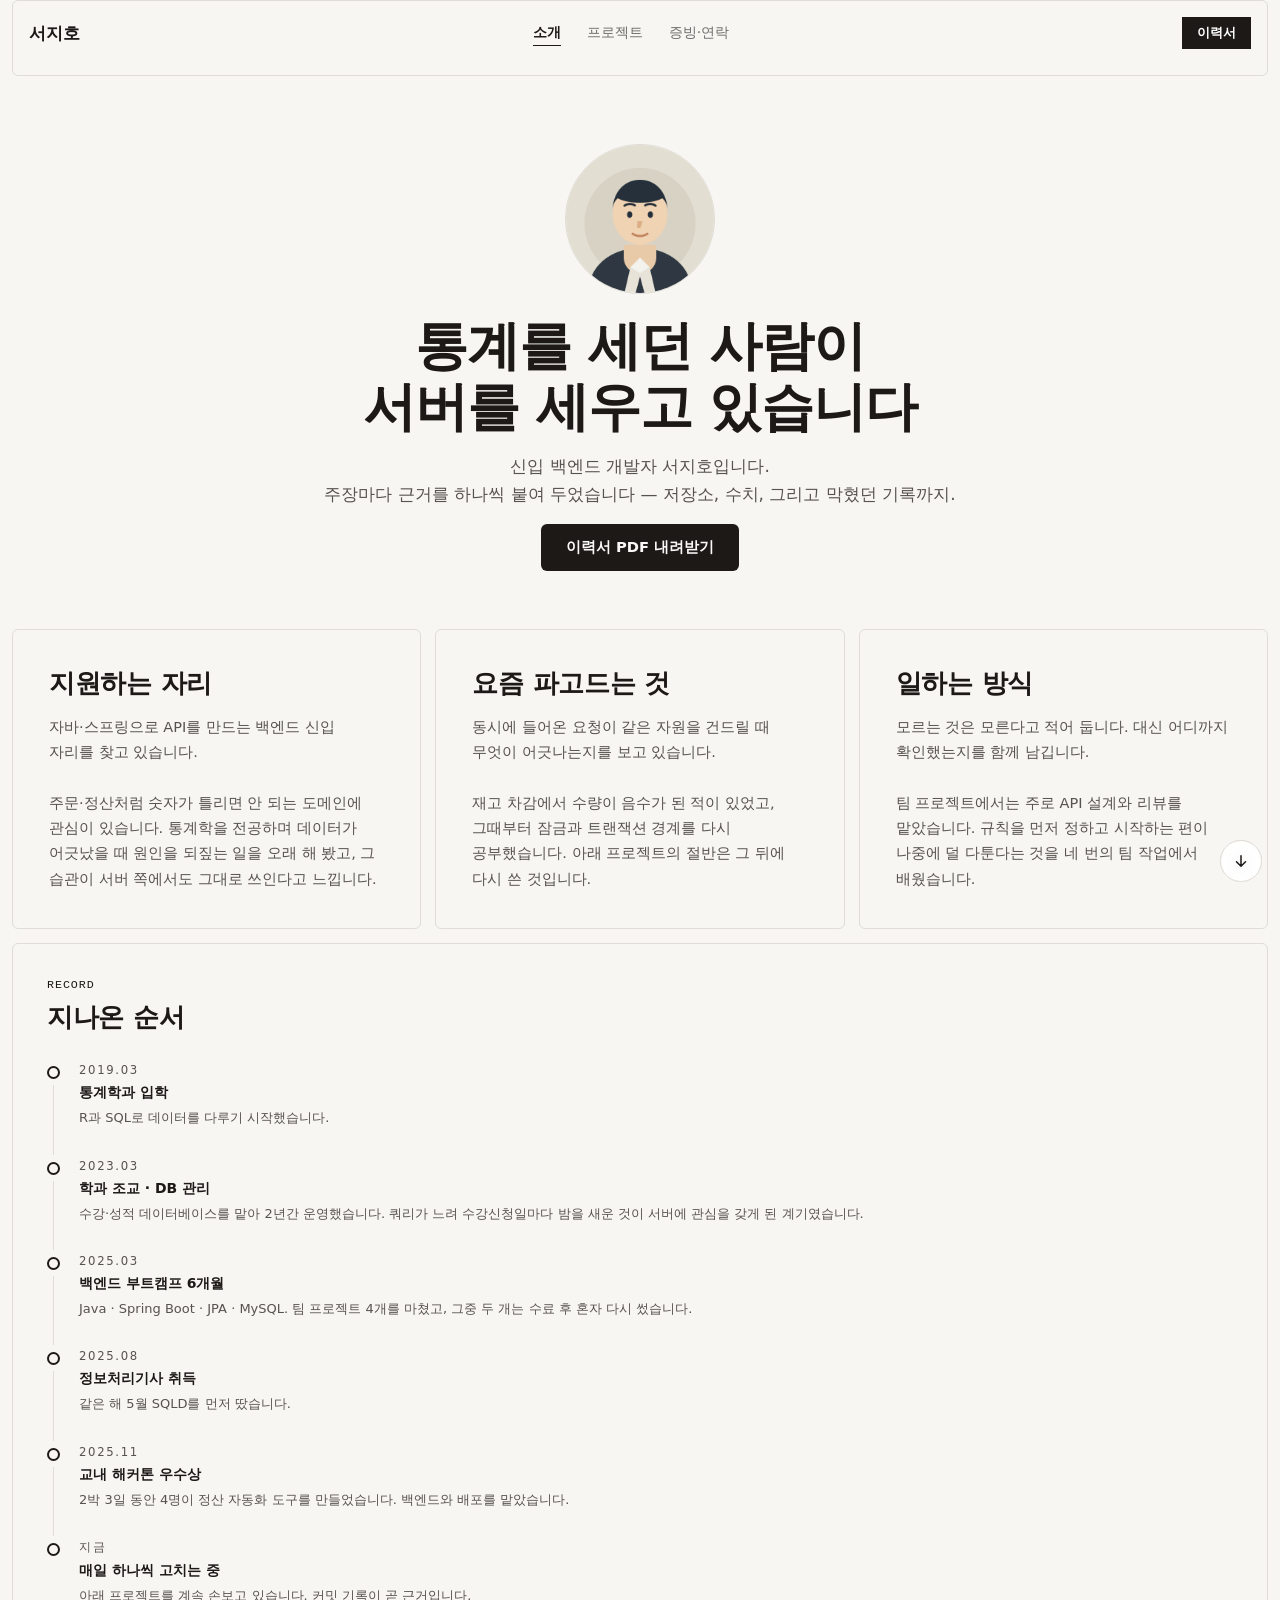
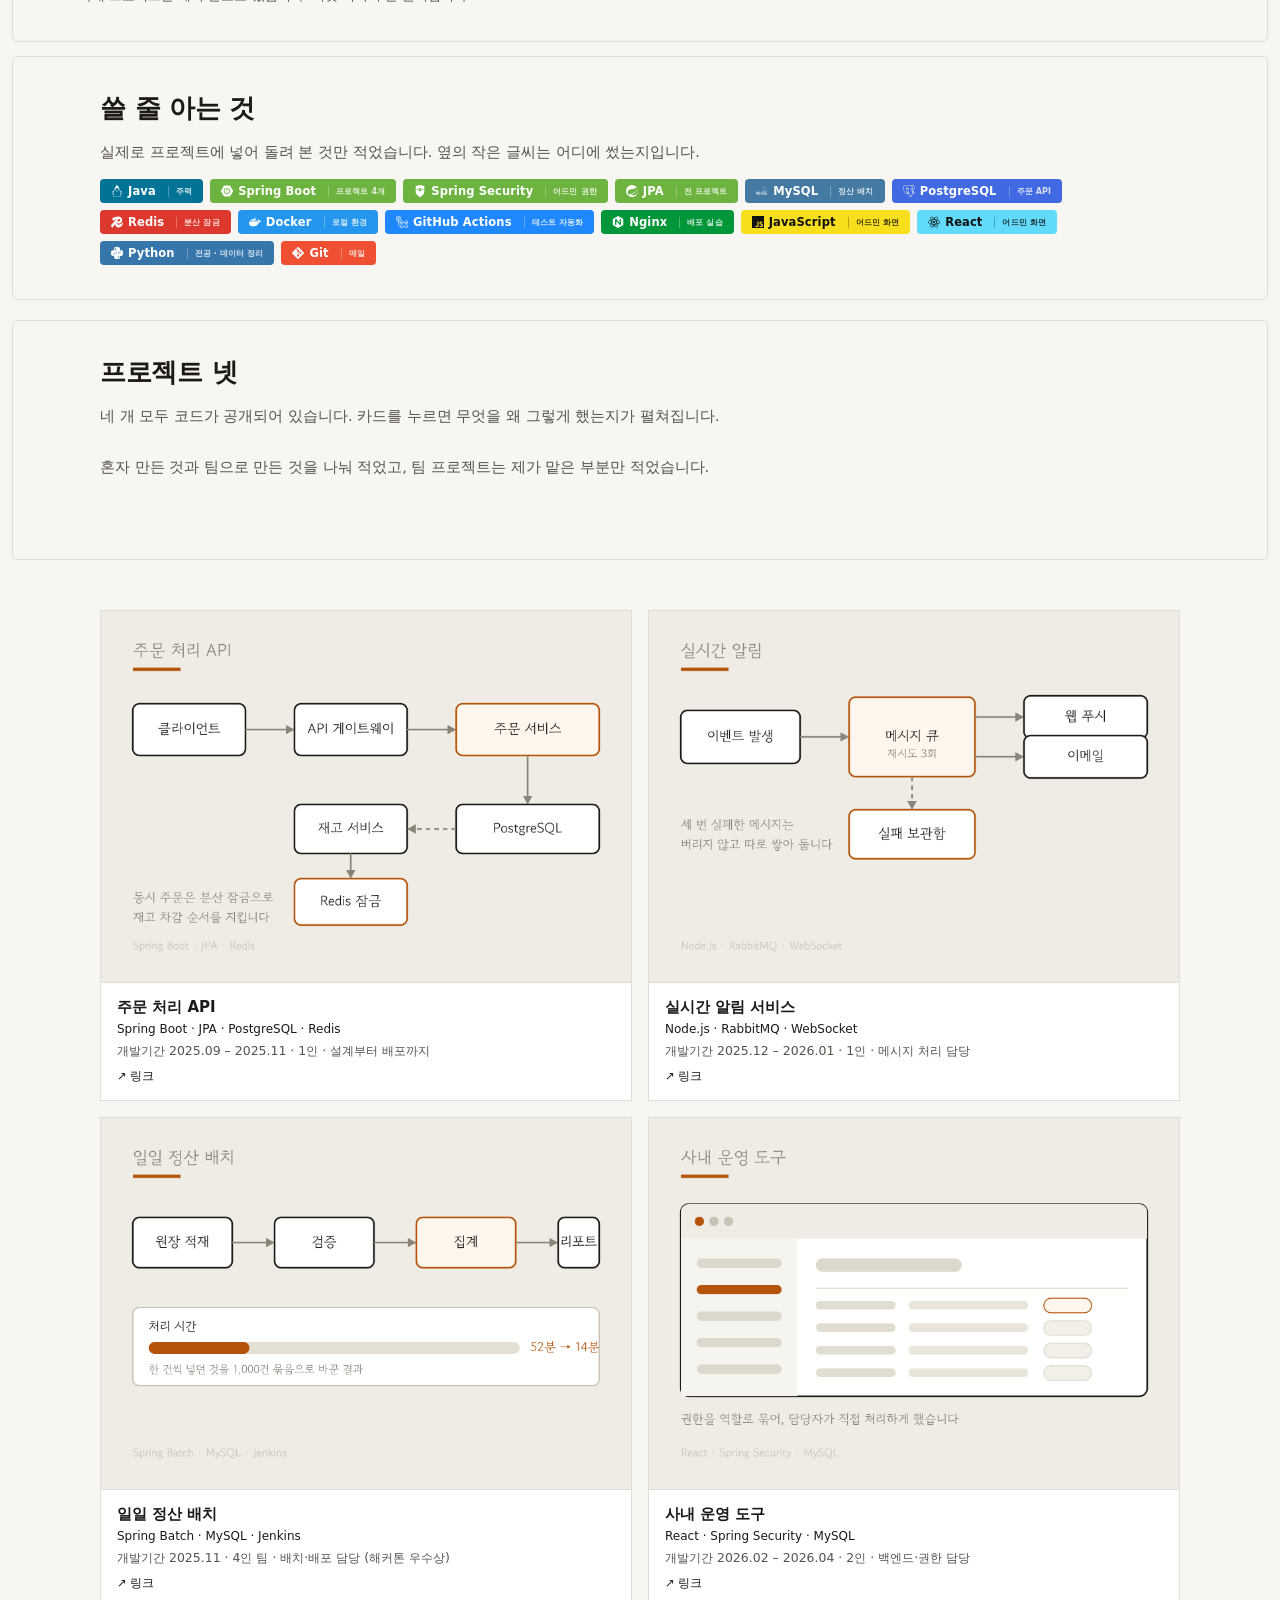
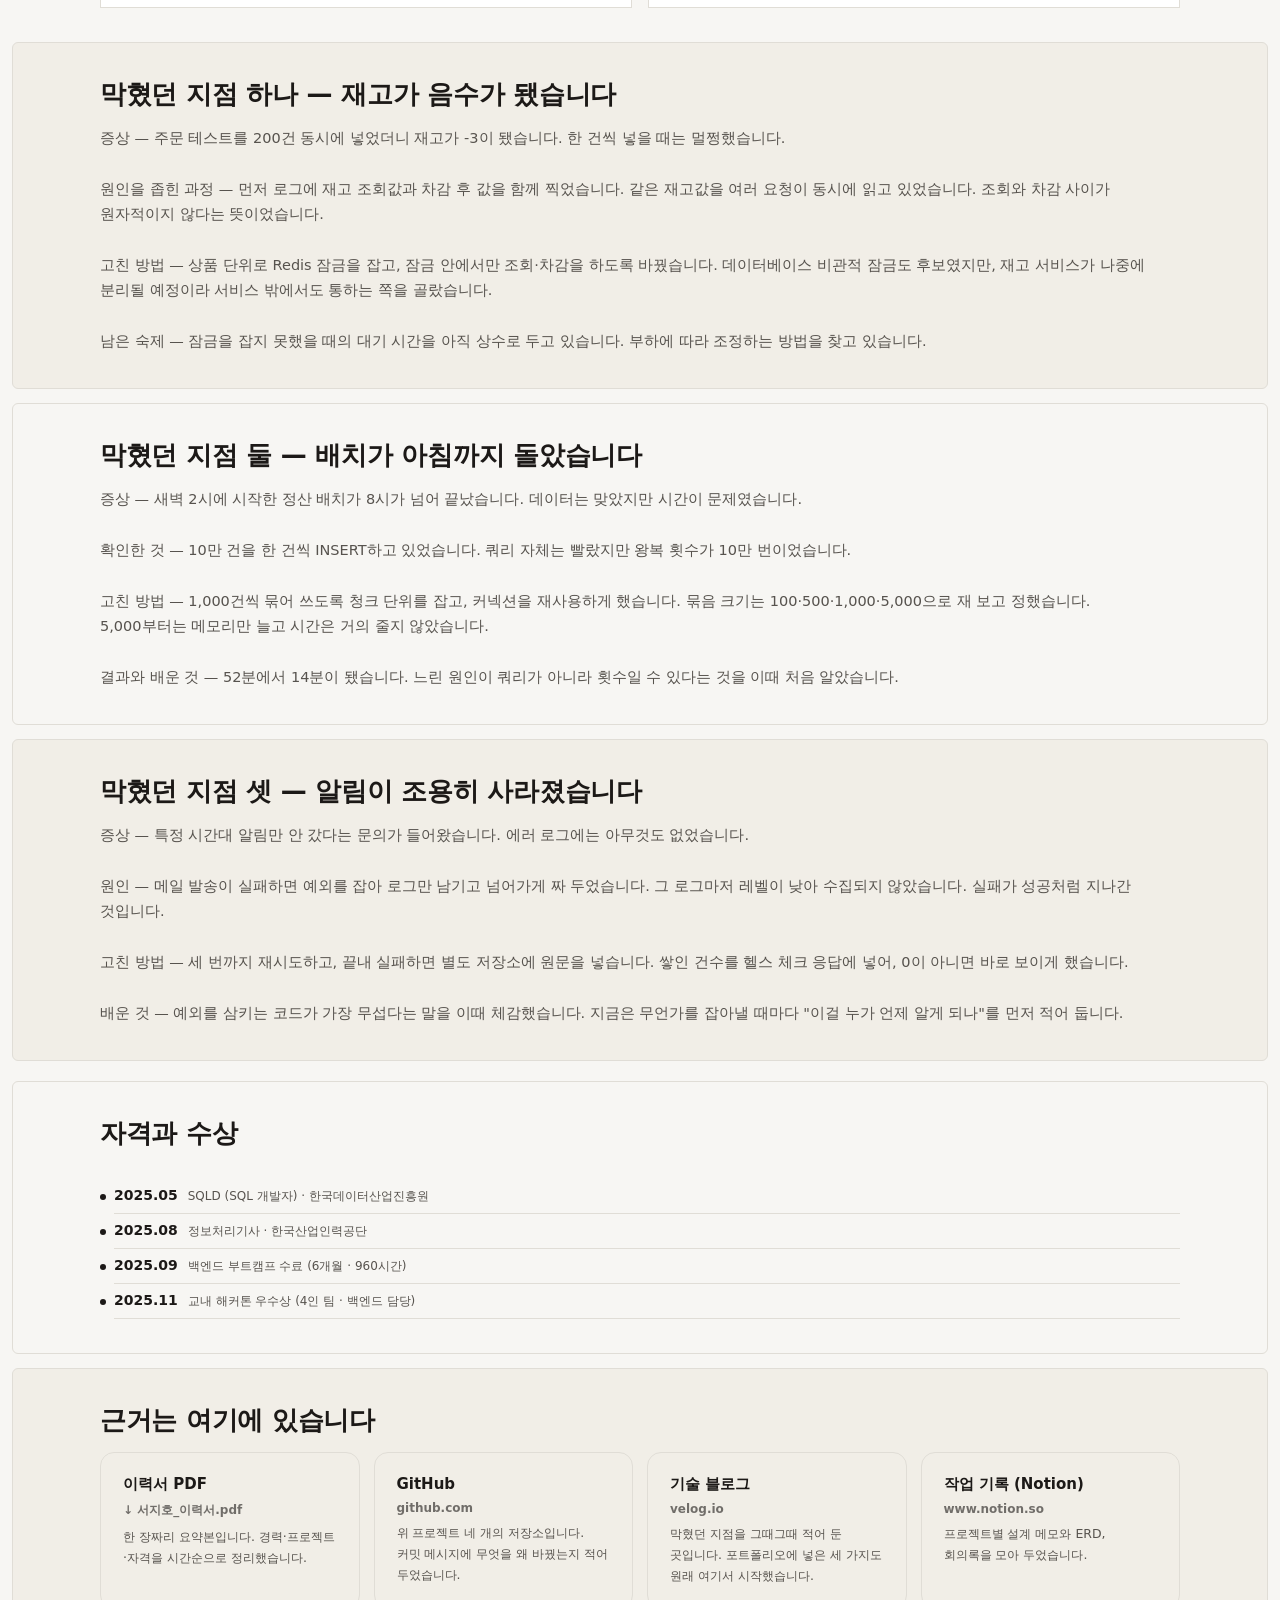
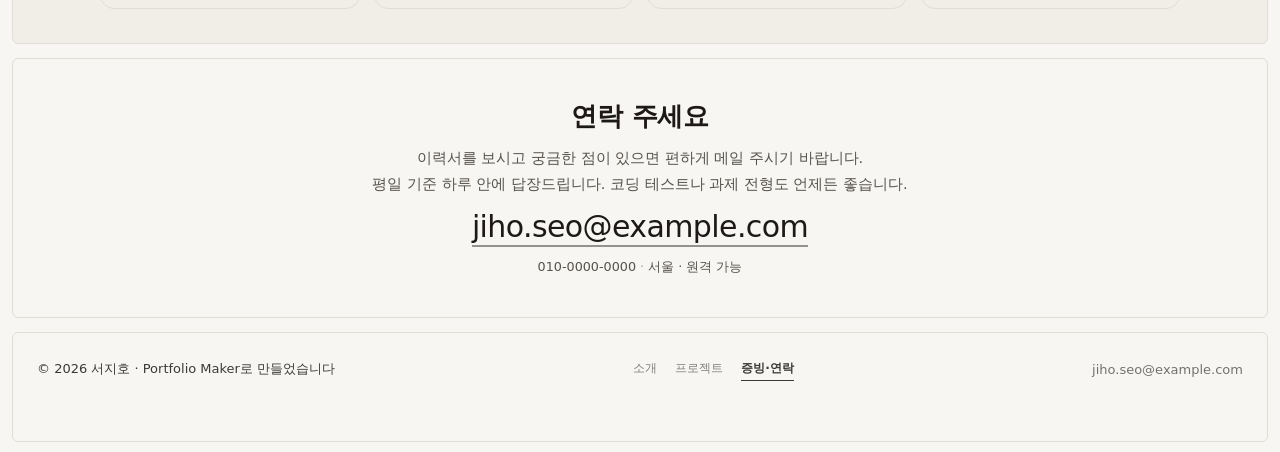
==== index.html @ 464343e0 "견본 14 — 국내 취준 증빙형 백엔드 신입 포트폴리오 Portfolio Maker로 만든 정적 사이트와 .pbproj 프로젝트 파일입니다. 기술 스택 배지 · 히어로 프로필 사진" ====
<!doctype html>
<html lang="ko">
<head>
  <meta charset="utf-8" />
  <meta name="viewport" content="width=device-width, initial-scale=1" />
  <title>서지호 — 백엔드 신입 개발자 포트폴리오</title>
  <meta name="description" content="증빙할 수 있는 것만 적었습니다. 프로젝트 4개, 막혔던 지점 3개, 자격증과 수료 이력까지 신입 백엔드 개발자 서지호의 포트폴리오입니다." />
  <meta property="og:type" content="website" />
  <meta property="og:title" content="서지호 — 백엔드 신입 개발자 포트폴리오" />
  <meta property="og:description" content="증빙할 수 있는 것만 적었습니다. 프로젝트 4개, 막혔던 지점 3개, 자격증과 수료 이력까지 신입 백엔드 개발자 서지호의 포트폴리오입니다." />
  <meta name="twitter:card" content="summary" />
  <link rel="icon" href="data:image/svg+xml,%3Csvg%20xmlns%3D%22http%3A%2F%2Fwww.w3.org%2F2000%2Fsvg%22%20viewBox%3D%220%200%2064%2064%22%3E%3Crect%20width%3D%2264%22%20height%3D%2264%22%20rx%3D%2214%22%20fill%3D%22%23b45309%22%2F%3E%3Ctext%20x%3D%2232%22%20y%3D%2234%22%20text-anchor%3D%22middle%22%20dominant-baseline%3D%22central%22%20font-family%3D%22system-ui%2Csans-serif%22%20font-size%3D%2240%22%20font-weight%3D%22700%22%20fill%3D%22%23fff%22%3E%EC%84%9C%3C%2Ftext%3E%3C%2Fsvg%3E" />
  <link rel="stylesheet" href="./assets/site.css" />
  <style>html{scroll-behavior:smooth}.wf-pg{display:block}html,body{background:#f7f6f3}.wf-headbar{position:sticky;top:0;z-index:60;min-height:0!important;padding-top:0!important;padding-bottom:0!important}.wf-headbar .wf__region{position:static!important;align-self:stretch!important;width:100%}.wf-headbar--side{position:fixed;top:10px;bottom:10px;left:12px;width:240px;padding:0!important;overflow:auto}.wf-headbar--side .wf__region{height:100%}.wf-pg{scroll-margin-top:70px}</style>
</head>
<body>
  <div class="wf-page wf-headbar" style="font-family:'Manrope', -apple-system, 'Segoe UI', 'Malgun Gothic', 'Apple SD Gothic Neo', 'Noto Sans KR', system-ui, sans-serif;background:#f7f6f3;--wf-bg:#f7f6f3;--wf-text:#1c1917;color:#1c1917;--wf-surface:#ffffff;--wf-line:#e0ddd6;--wf-muted:#57534e;--wf-accent:#1c1917;--wf-max:1080px;padding:10px 12px;--fx-dot-color:#a8a29e;--fx-star-color:#57534e;--fx-char-color:#1c1917;--enter-at:2%;gap:14px"><header class="wf__region is-sticky has-divider" data-enter="up" style="grid-column:1 / -1;grid-row:1;min-height:76px;border-radius:6px;border-width:1px;border-color:var(--wf-line, currentColor);padding:min(16px, 6vw)">
      <div class="wf-bar" style="justify-content:space-between">
        <span class="wf-bar__logo">서지호</span>
        <nav class="wf-nav">
        <a href="#pg-0" class="wf-nav__item is-current">소개</a>
        <a href="#pg-1" class="wf-nav__item">프로젝트</a>
        <a href="#pg-2" class="wf-nav__item">증빙·연락</a>
      </nav>
        <a class="wf-btn wf-btn--sm" href="#contact">이력서</a>
        
      </div>
    </header></div>
  <section class="wf-pg" id="pg-0">
  <div class="wf-page wf-enter wf-enter--up" style="font-family:'Manrope', -apple-system, 'Segoe UI', 'Malgun Gothic', 'Apple SD Gothic Neo', 'Noto Sans KR', system-ui, sans-serif;background:#f7f6f3;--wf-bg:#f7f6f3;--wf-text:#1c1917;color:#1c1917;--wf-surface:#ffffff;--wf-line:#e0ddd6;--wf-muted:#57534e;--wf-accent:#1c1917;--wf-max:1080px;padding:10px 12px;--fx-dot-color:#a8a29e;--fx-star-color:#57534e;--fx-char-color:#1c1917;--enter-at:2%;gap:14px">
    <span class="wf-progress" aria-hidden="true"></span>
    <div class="wf" style="grid-template-columns:repeat(3, minmax(0, 1fr));grid-template-rows:auto auto auto auto;gap:14px">
    
    <section class="wf__region" data-enter="up" style="grid-column:1 / -1;grid-row:2;min-height:420px;border-radius:6px;border-width:0px;border-color:var(--wf-line, currentColor);padding:min(44px, 6vw);line-height:1.6;--wf-muted:#57534e">
      <div class="wf-hero" style="align-items:center;text-align:center">
        <img class="wf-hero__photo is-round" src="./assets/images/imgp14avatar.png" alt="서지호 프로필 사진" loading="lazy" style="object-fit:cover;width:150px;height:150px" />
        <h1 class="wf-hero__title" style="font-size:clamp(1.9em, 8.5vw, calc(1.1 * 3.2em))">통계를 세던 사람이<br />서버를 세우고 있습니다</h1>
        <p class="wf-hero__sub" style="color:#57534e">신입 백엔드 개발자 서지호입니다.<br />주장마다 근거를 하나씩 붙여 두었습니다 — 저장소, 수치, 그리고 막혔던 기록까지.</p>
        <a class="wf-btn" style="--wf-accent:#1c1917;color:#faf9f7;border-radius:6px;font-size:0.980em;padding:0.79em 1.71em" href="./assets/files/서지호_이력서.pdf" download="서지호_이력서.pdf">이력서 PDF 내려받기</a>
      </div>
    </section>
    <section class="wf__region" id="지원하는-자리" data-enter="left" style="grid-column:1;grid-row:3;min-height:300px;border-radius:6px;border-width:1px;border-color:var(--wf-line, currentColor);padding:min(36px, 6vw);--wf-muted:#57534e" data-fx="reveal" data-fx-preset="rise" data-fx-duration="620" data-fx-distance="20">
      <div class="wf-sec" style="align-items:flex-start">
        <h2 class="wf-sec__title">지원하는 자리</h2>
        <div class="wf-sec__cols" style="grid-template-columns:repeat(1, minmax(0, 1fr))">
          <p class="wf-sec__body">자바·스프링으로 API를 만드는 백엔드 신입 자리를 찾고 있습니다.<br /><br />주문·정산처럼 숫자가 틀리면 안 되는 도메인에 관심이 있습니다. 통계학을 전공하며 데이터가 어긋났을 때 원인을 되짚는 일을 오래 해 봤고, 그 습관이 서버 쪽에서도 그대로 쓰인다고 느낍니다.</p>
        </div>
        
      </div>
    </section>
    <section class="wf__region" id="요즘-파고드는-것" data-enter="up" style="grid-column:2;grid-row:3;min-height:300px;border-radius:6px;border-width:1px;border-color:var(--wf-line, currentColor);padding:min(36px, 6vw);--wf-muted:#57534e" data-fx="reveal" data-fx-preset="rise" data-fx-duration="620" data-fx-distance="20" data-fx-delay="80">
      <div class="wf-sec" style="align-items:flex-start">
        <h2 class="wf-sec__title">요즘 파고드는 것</h2>
        <div class="wf-sec__cols" style="grid-template-columns:repeat(1, minmax(0, 1fr))">
          <p class="wf-sec__body">동시에 들어온 요청이 같은 자원을 건드릴 때 무엇이 어긋나는지를 보고 있습니다.<br /><br />재고 차감에서 수량이 음수가 된 적이 있었고, 그때부터 잠금과 트랜잭션 경계를 다시 공부했습니다. 아래 프로젝트의 절반은 그 뒤에 다시 쓴 것입니다.</p>
        </div>
        
      </div>
    </section>
    <section class="wf__region" id="일하는-방식" data-enter="right" style="grid-column:3;grid-row:3;min-height:300px;border-radius:6px;border-width:1px;border-color:var(--wf-line, currentColor);padding:min(36px, 6vw);--wf-muted:#57534e" data-fx="reveal" data-fx-preset="rise" data-fx-duration="620" data-fx-distance="20" data-fx-delay="160">
      <div class="wf-sec" style="align-items:flex-start">
        <h2 class="wf-sec__title">일하는 방식</h2>
        <div class="wf-sec__cols" style="grid-template-columns:repeat(1, minmax(0, 1fr))">
          <p class="wf-sec__body">모르는 것은 모른다고 적어 둡니다. 대신 어디까지 확인했는지를 함께 남깁니다.<br /><br />팀 프로젝트에서는 주로 API 설계와 리뷰를 맡았습니다. 규칙을 먼저 정하고 시작하는 편이 나중에 덜 다툰다는 것을 네 번의 팀 작업에서 배웠습니다.</p>
        </div>
        
      </div>
    </section>
    <section class="wf__region" data-enter="up" style="grid-column:1 / -1;grid-row:4;min-height:320px;border-radius:6px;border-width:1px;border-color:var(--wf-line, currentColor);padding:min(34px, 6vw)" data-fx="reveal" data-fx-preset="rise" data-fx-duration="700" data-fx-distance="24">
      <div class="wf-tl">
        <span class="wf-tl__eyebrow">RECORD</span>
        <h2 class="wf-tl__title">지나온 순서</h2>
        <ol class="wf-tl__list"><li class="wf-tl__item"><span class="wf-tl__label">2019.03</span><b class="wf-tl__head">통계학과 입학</b><p class="wf-tl__desc">R과 SQL로 데이터를 다루기 시작했습니다.</p></li>
        <li class="wf-tl__item"><span class="wf-tl__label">2023.03</span><b class="wf-tl__head">학과 조교 · DB 관리</b><p class="wf-tl__desc">수강·성적 데이터베이스를 맡아 2년간 운영했습니다. 쿼리가 느려 수강신청일마다 밤을 새운 것이 서버에 관심을 갖게 된 계기였습니다.</p></li>
        <li class="wf-tl__item"><span class="wf-tl__label">2025.03</span><b class="wf-tl__head">백엔드 부트캠프 6개월</b><p class="wf-tl__desc">Java · Spring Boot · JPA · MySQL. 팀 프로젝트 4개를 마쳤고, 그중 두 개는 수료 후 혼자 다시 썼습니다.</p></li>
        <li class="wf-tl__item"><span class="wf-tl__label">2025.08</span><b class="wf-tl__head">정보처리기사 취득</b><p class="wf-tl__desc">같은 해 5월 SQLD를 먼저 땄습니다.</p></li>
        <li class="wf-tl__item"><span class="wf-tl__label">2025.11</span><b class="wf-tl__head">교내 해커톤 우수상</b><p class="wf-tl__desc">2박 3일 동안 4명이 정산 자동화 도구를 만들었습니다. 백엔드와 배포를 맡았습니다.</p></li>
        <li class="wf-tl__item"><span class="wf-tl__label">지금</span><b class="wf-tl__head">매일 하나씩 고치는 중</b><p class="wf-tl__desc">아래 프로젝트를 계속 손보고 있습니다. 커밋 기록이 곧 근거입니다.</p></li></ol>
      </div>
    </section>
    </div>
    <div class="wf wf--row" style="grid-template-columns:repeat(1, minmax(0, 1fr));gap:14px">
      <section class="wf__region" id="쓸-줄-아는-것" data-enter="up" style="min-height:240px;border-radius:6px;border-width:1px;border-color:var(--wf-line, currentColor);padding:min(34px, 6vw)" data-fx="reveal" data-fx-preset="rise" data-fx-duration="700" data-fx-distance="24">
      <div class="wf-sec" style="align-items:flex-start">
        <h2 class="wf-sec__title">쓸 줄 아는 것</h2>
        <div class="wf-sec__cols" style="grid-template-columns:repeat(1, minmax(0, 1fr))">
          <p class="wf-sec__body">실제로 프로젝트에 넣어 돌려 본 것만 적었습니다. 옆의 작은 글씨는 어디에 썼는지입니다.</p>
        </div>
        <div class="wf-tags wf-tags--badges"><span class="wf-tag wf-tag--badge" style="--bdg-bg:#007396;--bdg-fg:#ffffff"><svg class="wf-tag__logo" viewBox="0 0 24 24" aria-hidden="true"><path d="M11.915 0 11.7.215C9.515 2.4 7.47 6.39 6.046 10.483c-1.064 1.024-3.633 2.81-3.711 3.551-.093.87 1.746 2.611 1.55 3.235-.198.625-1.304 1.408-1.014 1.939.1.188.823.011 1.277-.491a13.389 13.389 0 0 0-.017 2.14c.076.906.27 1.668.643 2.232.372.563.956.911 1.667.911.397 0 .727-.114 1.024-.264.298-.149.571-.33.91-.5.68-.34 1.634-.666 3.53-.604 1.903.062 2.872.39 3.559.704.687.314 1.15.664 1.925.664.767 0 1.395-.336 1.807-.9.412-.563.631-1.33.72-2.24.06-.623.055-1.32 0-2.066.454.45 1.117.604 1.213.424.29-.53-.816-1.314-1.013-1.937-.198-.624 1.642-2.366 1.549-3.236-.08-.748-2.707-2.568-3.748-3.586C16.428 6.374 14.308 2.394 12.13.215zm.175 6.038a2.95 2.95 0 0 1 2.943 2.942 2.95 2.95 0 0 1-2.943 2.943A2.95 2.95 0 0 1 9.148 8.98a2.95 2.95 0 0 1 2.942-2.942zM8.685 7.983a3.515 3.515 0 0 0-.145.997c0 1.951 1.6 3.55 3.55 3.55 1.95 0 3.55-1.598 3.55-3.55 0-.329-.046-.648-.132-.951.334.095.64.208.915.336a42.699 42.699 0 0 1 2.042 5.829c.678 2.545 1.01 4.92.846 6.607-.082.844-.29 1.51-.606 1.94-.315.431-.713.651-1.315.651-.593 0-.932-.27-1.673-.61-.741-.338-1.825-.694-3.792-.758-1.974-.064-3.073.293-3.821.669-.375.188-.659.373-.911.5s-.466.2-.752.2c-.53 0-.876-.209-1.16-.64-.285-.43-.474-1.101-.545-1.948-.141-1.693.176-4.069.823-6.614a43.155 43.155 0 0 1 1.934-5.783c.348-.167.749-.31 1.192-.425zm-3.382 4.362a.216.216 0 0 1 .13.031c-.166.56-.323 1.116-.463 1.665a33.849 33.849 0 0 0-.547 2.555 3.9 3.9 0 0 0-.2-.39c-.58-1.012-.914-1.642-1.16-2.08.315-.24 1.679-1.755 2.24-1.781zm13.394.01c.562.027 1.926 1.543 2.24 1.783-.246.438-.58 1.068-1.16 2.08a4.428 4.428 0 0 0-.163.309 32.354 32.354 0 0 0-.562-2.49 40.579 40.579 0 0 0-.482-1.652.216.216 0 0 1 .127-.03z" fill="currentColor"/></svg>Java<em>주력</em></span><span class="wf-tag wf-tag--badge" style="--bdg-bg:#6DB33F;--bdg-fg:#ffffff"><svg class="wf-tag__logo" viewBox="0 0 24 24" aria-hidden="true"><path d="m23.693 10.7058-4.73-8.1844c-.4094-.7106-1.4166-1.2942-2.2402-1.2942H7.2725c-.819 0-1.8308.5836-2.2402 1.2942L.307 10.7058c-.4095.7106-.4095 1.873 0 2.5837l4.7252 8.189c.4094.7107 1.4166 1.2943 2.2402 1.2943h9.455c.819 0 1.826-.5836 2.2402-1.2942l4.7252-8.189c.4095-.7107.4095-1.8732 0-2.5838zM10.9763 5.7547c0-.5365.4377-.9742.9742-.9742s.9742.4377.9742.9742v5.8217c0 .5366-.4377.9742-.9742.9742s-.9742-.4376-.9742-.9742zm.9742 12.4294c-3.6427 0-6.6077-2.965-6.6077-6.6077.0047-2.0896.993-4.0521 2.6685-5.304a.8657.8657 0 0 1 1.2142.1788.8657.8657 0 0 1-.1788 1.2143c-2.1602 1.6048-2.612 4.6592-1.0072 6.8194 1.6049 2.1603 4.6593 2.612 6.8195 1.0072 1.2378-.9177 1.9673-2.372 1.9673-3.9157a4.8972 4.8972 0 0 0-1.9861-3.925c-.386-.2824-.466-.8284-.1836-1.2143.2824-.386.8283-.466 1.2143-.1835 1.6895 1.2471 2.6826 3.2238 2.6873 5.3228 0 3.6474-2.965 6.6077-6.6077 6.6077z" fill="currentColor"/></svg>Spring Boot<em>프로젝트 4개</em></span><span class="wf-tag wf-tag--badge" style="--bdg-bg:#6DB33F;--bdg-fg:#ffffff"><svg class="wf-tag__logo" viewBox="0 0 24 24" aria-hidden="true"><path d="M20.59 2.066 11.993 0 3.41 2.066v6.612h4.557a3.804 3.804 0 0 0 0 .954H3.41v3.106C3.41 19.867 11.994 24 11.994 24s8.582-4.133 8.582-11.258V9.635h-4.545a3.616 3.616 0 0 0 0-.954h4.558zM12 12.262h-.006a3.109 3.109 0 1 1 .006 0zm-.006-4.579a.804.804 0 0 0-.37 1.52v.208l.238.237v.159l.159.159v.159l-.14.14.15.246v.159l-.16.189.223.222.246-.246V9.218a.804.804 0 0 0-.346-1.535zm0 .836a.299.299 0 1 1 .298-.299.299.299 0 0 1-.298.3z" fill="currentColor"/></svg>Spring Security<em>어드민 권한</em></span><span class="wf-tag wf-tag--badge" style="--bdg-bg:#6DB33F;--bdg-fg:#ffffff"><svg class="wf-tag__logo" viewBox="0 0 24 24" aria-hidden="true"><path d="M21.8537 1.4158a10.4504 10.4504 0 0 1-1.284 2.2471A11.9666 11.9666 0 1 0 3.8518 20.7757l.4445.3951a11.9543 11.9543 0 0 0 19.6316-8.2971c.3457-3.0126-.568-6.8649-2.0743-11.458zM5.5805 20.8745a1.0174 1.0174 0 1 1-.1482-1.4323 1.0396 1.0396 0 0 1 .1482 1.4323zm16.1991-3.5806c-2.9385 3.9263-9.2601 2.5928-13.2852 2.7904 0 0-.7161.0494-1.4323.1481 0 0 .2717-.1234.6174-.2469 2.8398-.9877 4.1732-1.1853 5.9018-2.0743 3.2349-1.6545 6.4698-5.2844 7.1118-9.0379-1.2347 3.6053-4.9881 6.7167-8.3959 7.9761-2.3459.8643-6.5685 1.7039-6.5685 1.7039l-.1729-.0988c-2.8645-1.4076-2.9632-7.6304 2.2718-9.6306 2.2966-.889 4.4696-.395 6.9637-.9877 2.6422-.6174 5.7043-2.5929 6.939-5.1857 1.3828 4.1732 3.062 10.643.0493 14.6434z" fill="currentColor"/></svg>JPA<em>전 프로젝트</em></span><span class="wf-tag wf-tag--badge" style="--bdg-bg:#4479A1;--bdg-fg:#ffffff"><svg class="wf-tag__logo" viewBox="0 0 24 24" aria-hidden="true"><path d="M16.405 5.501c-.115 0-.193.014-.274.033v.013h.014c.054.104.146.18.214.273.054.107.1.214.154.32l.014-.015c.094-.066.14-.172.14-.333-.04-.047-.046-.094-.08-.14-.04-.067-.126-.1-.18-.153zM5.77 18.695h-.927a50.854 50.854 0 00-.27-4.41h-.008l-1.41 4.41H2.45l-1.4-4.41h-.01a72.892 72.892 0 00-.195 4.41H0c.055-1.966.192-3.81.41-5.53h1.15l1.335 4.064h.008l1.347-4.064h1.095c.242 2.015.384 3.86.428 5.53zm4.017-4.08c-.378 2.045-.876 3.533-1.492 4.46-.482.716-1.01 1.073-1.583 1.073-.153 0-.34-.046-.566-.138v-.494c.11.017.24.026.386.026.268 0 .483-.075.647-.222.197-.18.295-.382.295-.605 0-.155-.077-.47-.23-.944L6.23 14.615h.91l.727 2.36c.164.536.233.91.205 1.123.4-1.064.678-2.227.835-3.483zm12.325 4.08h-2.63v-5.53h.885v4.85h1.745zm-3.32.135l-1.016-.5c.09-.076.177-.158.255-.25.433-.506.648-1.258.648-2.253 0-1.83-.718-2.746-2.155-2.746-.704 0-1.254.232-1.65.697-.43.508-.646 1.256-.646 2.245 0 .972.19 1.686.574 2.14.35.41.877.615 1.583.615.264 0 .506-.033.725-.098l1.325.772.36-.622zM15.5 17.588c-.225-.36-.337-.94-.337-1.736 0-1.393.424-2.09 1.27-2.09.443 0 .77.167.977.5.224.362.336.936.336 1.723 0 1.404-.424 2.108-1.27 2.108-.445 0-.77-.167-.978-.5zm-1.658-.425c0 .47-.172.856-.516 1.156-.344.3-.803.45-1.384.45-.543 0-1.064-.172-1.573-.515l.237-.476c.438.22.833.328 1.19.328.332 0 .593-.073.783-.22a.754.754 0 00.3-.615c0-.33-.23-.61-.648-.845-.388-.213-1.163-.657-1.163-.657-.422-.307-.632-.636-.632-1.177 0-.45.157-.81.47-1.085.315-.278.72-.415 1.22-.415.512 0 .98.136 1.4.41l-.213.476a2.726 2.726 0 00-1.064-.23c-.283 0-.502.068-.654.206a.685.685 0 00-.248.524c0 .328.234.61.666.85.393.215 1.187.67 1.187.67.433.305.648.63.648 1.168zm9.382-5.852c-.535-.014-.95.04-1.297.188-.1.04-.26.04-.274.167.055.053.063.14.11.214.08.134.218.313.346.407.14.11.28.216.427.31.26.16.555.255.81.416.145.094.293.213.44.313.073.05.12.14.214.172v-.02c-.046-.06-.06-.147-.105-.214-.067-.067-.134-.127-.2-.193a3.223 3.223 0 00-.695-.675c-.214-.146-.682-.35-.77-.595l-.013-.014c.146-.013.32-.066.46-.106.227-.06.435-.047.67-.106.106-.027.213-.06.32-.094v-.06c-.12-.12-.21-.283-.334-.395a8.867 8.867 0 00-1.104-.823c-.21-.134-.476-.22-.697-.334-.08-.04-.214-.06-.26-.127-.12-.146-.19-.34-.275-.514a17.69 17.69 0 01-.547-1.163c-.12-.262-.193-.523-.34-.763-.69-1.137-1.437-1.826-2.586-2.5-.247-.14-.543-.2-.856-.274-.167-.008-.334-.02-.5-.027-.11-.047-.216-.174-.31-.235-.38-.24-1.364-.76-1.644-.072-.18.434.267.862.422 1.082.115.153.26.328.34.5.047.116.06.235.107.356.106.294.207.622.347.897.073.14.153.287.247.413.054.073.146.107.167.227-.094.136-.1.334-.154.5-.24.757-.146 1.693.194 2.25.107.166.362.534.703.393.3-.12.234-.5.32-.835.02-.08.007-.133.048-.187v.015c.094.188.188.367.274.555.206.328.566.668.867.895.16.12.287.328.487.402v-.02h-.015c-.043-.058-.1-.086-.154-.133a3.445 3.445 0 01-.35-.4 8.76 8.76 0 01-.747-1.218c-.11-.21-.202-.436-.29-.643-.04-.08-.04-.2-.107-.24-.1.146-.247.273-.32.453-.127.288-.14.642-.188 1.01-.027.007-.014 0-.027.014-.214-.052-.287-.274-.367-.46-.2-.475-.233-1.238-.06-1.785.047-.14.247-.582.167-.716-.042-.127-.174-.2-.247-.303a2.478 2.478 0 01-.24-.427c-.16-.374-.24-.788-.414-1.162-.08-.173-.22-.354-.334-.513-.127-.18-.267-.307-.368-.52-.033-.073-.08-.194-.027-.274.014-.054.042-.075.094-.09.088-.072.335.022.422.062.247.1.455.194.662.334.094.066.195.193.315.226h.14c.214.047.455.014.655.073.355.114.675.28.962.46a5.953 5.953 0 012.085 2.286c.08.154.115.295.188.455.14.33.313.663.455.982.14.315.275.636.476.897.1.14.502.213.682.286.133.06.34.115.46.188.23.14.454.3.67.454.11.076.443.243.463.378z" fill="currentColor"/></svg>MySQL<em>정산 배치</em></span><span class="wf-tag wf-tag--badge" style="--bdg-bg:#4169E1;--bdg-fg:#ffffff"><svg class="wf-tag__logo" viewBox="0 0 24 24" aria-hidden="true"><path d="M23.5594 14.7228a.5269.5269 0 0 0-.0563-.1191c-.139-.2632-.4768-.3418-1.0074-.2321-1.6533.3411-2.2935.1312-2.5256-.0191 1.342-2.0482 2.445-4.522 3.0411-6.8297.2714-1.0507.7982-3.5237.1222-4.7316a1.5641 1.5641 0 0 0-.1509-.235C21.6931.9086 19.8007.0248 17.5099.0005c-1.4947-.0158-2.7705.3461-3.1161.4794a9.449 9.449 0 0 0-.5159-.0816 8.044 8.044 0 0 0-1.3114-.1278c-1.1822-.0184-2.2038.2642-3.0498.8406-.8573-.3211-4.7888-1.645-7.2219.0788C.9359 2.1526.3086 3.8733.4302 6.3043c.0409.818.5069 3.334 1.2423 5.7436.4598 1.5065.9387 2.7019 1.4334 3.582.553.9942 1.1259 1.5933 1.7143 1.7895.4474.1491 1.1327.1441 1.8581-.7279.8012-.9635 1.5903-1.8258 1.9446-2.2069.4351.2355.9064.3625 1.39.3772a.0569.0569 0 0 0 .0004.0041 11.0312 11.0312 0 0 0-.2472.3054c-.3389.4302-.4094.5197-1.5002.7443-.3102.064-1.1344.2339-1.1464.8115-.0025.1224.0329.2309.0919.3268.2269.4231.9216.6097 1.015.6331 1.3345.3335 2.5044.092 3.3714-.6787-.017 2.231.0775 4.4174.3454 5.0874.2212.5529.7618 1.9045 2.4692 1.9043.2505 0 .5263-.0291.8296-.0941 1.7819-.3821 2.5557-1.1696 2.855-2.9059.1503-.8707.4016-2.8753.5388-4.1012.0169-.0703.0357-.1207.057-.1362.0007-.0005.0697-.0471.4272.0307a.3673.3673 0 0 0 .0443.0068l.2539.0223.0149.001c.8468.0384 1.9114-.1426 2.5312-.4308.6438-.2988 1.8057-1.0323 1.5951-1.6698zM2.371 11.8765c-.7435-2.4358-1.1779-4.8851-1.2123-5.5719-.1086-2.1714.4171-3.6829 1.5623-4.4927 1.8367-1.2986 4.8398-.5408 6.108-.13-.0032.0032-.0066.0061-.0098.0094-2.0238 2.044-1.9758 5.536-1.9708 5.7495-.0002.0823.0066.1989.0162.3593.0348.5873.0996 1.6804-.0735 2.9184-.1609 1.1504.1937 2.2764.9728 3.0892.0806.0841.1648.1631.2518.2374-.3468.3714-1.1004 1.1926-1.9025 2.1576-.5677.6825-.9597.5517-1.0886.5087-.3919-.1307-.813-.5871-1.2381-1.3223-.4796-.839-.9635-2.0317-1.4155-3.5126zm6.0072 5.0871c-.1711-.0428-.3271-.1132-.4322-.1772.0889-.0394.2374-.0902.4833-.1409 1.2833-.2641 1.4815-.4506 1.9143-1.0002.0992-.126.2116-.2687.3673-.4426a.3549.3549 0 0 0 .0737-.1298c.1708-.1513.2724-.1099.4369-.0417.156.0646.3078.26.3695.4752.0291.1016.0619.2945-.0452.4444-.9043 1.2658-2.2216 1.2494-3.1676 1.0128zm2.094-3.988-.0525.141c-.133.3566-.2567.6881-.3334 1.003-.6674-.0021-1.3168-.2872-1.8105-.8024-.6279-.6551-.9131-1.5664-.7825-2.5004.1828-1.3079.1153-2.4468.079-3.0586-.005-.0857-.0095-.1607-.0122-.2199.2957-.2621 1.6659-.9962 2.6429-.7724.4459.1022.7176.4057.8305.928.5846 2.7038.0774 3.8307-.3302 4.7363-.084.1866-.1633.3629-.2311.5454zm7.3637 4.5725c-.0169.1768-.0358.376-.0618.5959l-.146.4383a.3547.3547 0 0 0-.0182.1077c-.0059.4747-.054.6489-.115.8693-.0634.2292-.1353.4891-.1794 1.0575-.11 1.4143-.8782 2.2267-2.4172 2.5565-1.5155.3251-1.7843-.4968-2.0212-1.2217a6.5824 6.5824 0 0 0-.0769-.2266c-.2154-.5858-.1911-1.4119-.1574-2.5551.0165-.5612-.0249-1.9013-.3302-2.6462.0044-.2932.0106-.5909.019-.8918a.3529.3529 0 0 0-.0153-.1126 1.4927 1.4927 0 0 0-.0439-.208c-.1226-.4283-.4213-.7866-.7797-.9351-.1424-.059-.4038-.1672-.7178-.0869.067-.276.1831-.5875.309-.9249l.0529-.142c.0595-.16.134-.3257.213-.5012.4265-.9476 1.0106-2.2453.3766-5.1772-.2374-1.0981-1.0304-1.6343-2.2324-1.5098-.7207.0746-1.3799.3654-1.7088.5321a5.6716 5.6716 0 0 0-.1958.1041c.0918-1.1064.4386-3.1741 1.7357-4.4823a4.0306 4.0306 0 0 1 .3033-.276.3532.3532 0 0 0 .1447-.0644c.7524-.5706 1.6945-.8506 2.802-.8325.4091.0067.8017.0339 1.1742.081 1.939.3544 3.2439 1.4468 4.0359 2.3827.8143.9623 1.2552 1.9315 1.4312 2.4543-1.3232-.1346-2.2234.1268-2.6797.779-.9926 1.4189.543 4.1729 1.2811 5.4964.1353.2426.2522.4522.2889.5413.2403.5825.5515.9713.7787 1.2552.0696.087.1372.1714.1885.245-.4008.1155-1.1208.3825-1.0552 1.717-.0123.1563-.0423.4469-.0834.8148-.0461.2077-.0702.4603-.0994.7662zm.8905-1.6211c-.0405-.8316.2691-.9185.5967-1.0105a2.8566 2.8566 0 0 0 .135-.0406 1.202 1.202 0 0 0 .1342.103c.5703.3765 1.5823.4213 3.0068.1344-.2016.1769-.5189.3994-.9533.6011-.4098.1903-1.0957.333-1.7473.3636-.7197.0336-1.0859-.0807-1.1721-.151zm.5695-9.2712c-.0059.3508-.0542.6692-.1054 1.0017-.055.3576-.112.7274-.1264 1.1762-.0142.4368.0404.8909.0932 1.3301.1066.887.216 1.8003-.2075 2.7014a3.5272 3.5272 0 0 1-.1876-.3856c-.0527-.1276-.1669-.3326-.3251-.6162-.6156-1.1041-2.0574-3.6896-1.3193-4.7446.3795-.5427 1.3408-.5661 2.1781-.463zm.2284 7.0137a12.3762 12.3762 0 0 0-.0853-.1074l-.0355-.0444c.7262-1.1995.5842-2.3862.4578-3.4385-.0519-.4318-.1009-.8396-.0885-1.2226.0129-.4061.0666-.7543.1185-1.0911.0639-.415.1288-.8443.1109-1.3505.0134-.0531.0188-.1158.0118-.1902-.0457-.4855-.5999-1.938-1.7294-3.253-.6076-.7073-1.4896-1.4972-2.6889-2.0395.5251-.1066 1.2328-.2035 2.0244-.1859 2.0515.0456 3.6746.8135 4.8242 2.2824a.908.908 0 0 1 .0667.1002c.7231 1.3556-.2762 6.2751-2.9867 10.5405zm-8.8166-6.1162c-.025.1794-.3089.4225-.6211.4225a.5821.5821 0 0 1-.0809-.0056c-.1873-.026-.3765-.144-.5059-.3156-.0458-.0605-.1203-.178-.1055-.2844.0055-.0401.0261-.0985.0925-.1488.1182-.0894.3518-.1226.6096-.0867.3163.0441.6426.1938.6113.4186zm7.9305-.4114c.0111.0792-.049.201-.1531.3102-.0683.0717-.212.1961-.4079.2232a.5456.5456 0 0 1-.075.0052c-.2935 0-.5414-.2344-.5607-.3717-.024-.1765.2641-.3106.5611-.352.297-.0414.6111.0088.6356.1851z" fill="currentColor"/></svg>PostgreSQL<em>주문 API</em></span><span class="wf-tag wf-tag--badge" style="--bdg-bg:#DC382D;--bdg-fg:#ffffff"><svg class="wf-tag__logo" viewBox="0 0 24 24" aria-hidden="true"><path d="M22.71 13.145c-1.66 2.092-3.452 4.483-7.038 4.483-3.203 0-4.397-2.825-4.48-5.12.701 1.484 2.073 2.685 4.214 2.63 4.117-.133 6.94-3.852 6.94-7.239 0-4.05-3.022-6.972-8.268-6.972-3.752 0-8.4 1.428-11.455 3.685C2.59 6.937 3.885 9.958 4.35 9.626c2.648-1.904 4.748-3.13 6.784-3.744C8.12 9.244.886 17.05 0 18.425c.1 1.261 1.66 4.648 2.424 4.648.232 0 .431-.133.664-.365a100.49 100.49 0 0 0 5.54-6.765c.222 3.104 1.748 6.898 6.014 6.898 3.819 0 7.604-2.756 9.33-8.965.2-.764-.73-1.361-1.261-.73zm-4.349-5.013c0 1.959-1.926 2.922-3.685 2.922-.941 0-1.664-.247-2.235-.568 1.051-1.592 2.092-3.225 3.21-4.973 1.972.334 2.71 1.43 2.71 2.619z" fill="currentColor"/></svg>Redis<em>분산 잠금</em></span><span class="wf-tag wf-tag--badge" style="--bdg-bg:#2496ED;--bdg-fg:#ffffff"><svg class="wf-tag__logo" viewBox="0 0 24 24" aria-hidden="true"><path d="M13.983 11.078h2.119a.186.186 0 00.186-.185V9.006a.186.186 0 00-.186-.186h-2.119a.185.185 0 00-.185.185v1.888c0 .102.083.185.185.185m-2.954-5.43h2.118a.186.186 0 00.186-.186V3.574a.186.186 0 00-.186-.185h-2.118a.185.185 0 00-.185.185v1.888c0 .102.082.185.185.185m0 2.716h2.118a.187.187 0 00.186-.186V6.29a.186.186 0 00-.186-.185h-2.118a.185.185 0 00-.185.185v1.887c0 .102.082.185.185.186m-2.93 0h2.12a.186.186 0 00.184-.186V6.29a.185.185 0 00-.185-.185H8.1a.185.185 0 00-.185.185v1.887c0 .102.083.185.185.186m-2.964 0h2.119a.186.186 0 00.185-.186V6.29a.185.185 0 00-.185-.185H5.136a.186.186 0 00-.186.185v1.887c0 .102.084.185.186.186m5.893 2.715h2.118a.186.186 0 00.186-.185V9.006a.186.186 0 00-.186-.186h-2.118a.185.185 0 00-.185.185v1.888c0 .102.082.185.185.185m-2.93 0h2.12a.185.185 0 00.184-.185V9.006a.185.185 0 00-.184-.186h-2.12a.185.185 0 00-.184.185v1.888c0 .102.083.185.185.185m-2.964 0h2.119a.185.185 0 00.185-.185V9.006a.185.185 0 00-.184-.186h-2.12a.186.186 0 00-.186.186v1.887c0 .102.084.185.186.185m-2.92 0h2.12a.185.185 0 00.184-.185V9.006a.185.185 0 00-.184-.186h-2.12a.185.185 0 00-.184.185v1.888c0 .102.082.185.185.185M23.763 9.89c-.065-.051-.672-.51-1.954-.51-.338.001-.676.03-1.01.087-.248-1.7-1.653-2.53-1.716-2.566l-.344-.199-.226.327c-.284.438-.49.922-.612 1.43-.23.97-.09 1.882.403 2.661-.595.332-1.55.413-1.744.42H.751a.751.751 0 00-.75.748 11.376 11.376 0 00.692 4.062c.545 1.428 1.355 2.48 2.41 3.124 1.18.723 3.1 1.137 5.275 1.137.983.003 1.963-.086 2.93-.266a12.248 12.248 0 003.823-1.389c.98-.567 1.86-1.288 2.61-2.136 1.252-1.418 1.998-2.997 2.553-4.4h.221c1.372 0 2.215-.549 2.68-1.009.309-.293.55-.65.707-1.046l.098-.288Z" fill="currentColor"/></svg>Docker<em>로컬 환경</em></span><span class="wf-tag wf-tag--badge" style="--bdg-bg:#2088FF;--bdg-fg:#ffffff"><svg class="wf-tag__logo" viewBox="0 0 24 24" aria-hidden="true"><path d="M10.984 13.836a.5.5 0 0 1-.353-.146l-.745-.743a.5.5 0 1 1 .706-.708l.392.391 1.181-1.18a.5.5 0 0 1 .708.707l-1.535 1.533a.504.504 0 0 1-.354.146zm9.353-.147l1.534-1.532a.5.5 0 0 0-.707-.707l-1.181 1.18-.392-.391a.5.5 0 1 0-.706.708l.746.743a.497.497 0 0 0 .706-.001zM4.527 7.452l2.557-1.585A1 1 0 0 0 7.09 4.17L4.533 2.56A1 1 0 0 0 3 3.406v3.196a1.001 1.001 0 0 0 1.527.85zm2.03-2.436L4 6.602V3.406l2.557 1.61zM24 12.5c0 1.93-1.57 3.5-3.5 3.5a3.503 3.503 0 0 1-3.46-3h-2.08a3.503 3.503 0 0 1-3.46 3 3.502 3.502 0 0 1-3.46-3h-.558c-.972 0-1.85-.399-2.482-1.042V17c0 1.654 1.346 3 3 3h.04c.244-1.693 1.7-3 3.46-3 1.93 0 3.5 1.57 3.5 3.5S13.43 24 11.5 24a3.502 3.502 0 0 1-3.46-3H8c-2.206 0-4-1.794-4-4V9.899A5.008 5.008 0 0 1 0 5c0-2.757 2.243-5 5-5s5 2.243 5 5a5.005 5.005 0 0 1-4.952 4.998A2.482 2.482 0 0 0 7.482 12h.558c.244-1.693 1.7-3 3.46-3a3.502 3.502 0 0 1 3.46 3h2.08a3.503 3.503 0 0 1 3.46-3c1.93 0 3.5 1.57 3.5 3.5zm-15 8c0 1.378 1.122 2.5 2.5 2.5s2.5-1.122 2.5-2.5-1.122-2.5-2.5-2.5S9 19.122 9 20.5zM5 9c2.206 0 4-1.794 4-4S7.206 1 5 1 1 2.794 1 5s1.794 4 4 4zm9 3.5c0-1.378-1.122-2.5-2.5-2.5S9 11.122 9 12.5s1.122 2.5 2.5 2.5 2.5-1.122 2.5-2.5zm9 0c0-1.378-1.122-2.5-2.5-2.5S18 11.122 18 12.5s1.122 2.5 2.5 2.5 2.5-1.122 2.5-2.5zm-13 8a.5.5 0 1 0 1 0 .5.5 0 0 0-1 0zm2 0a.5.5 0 1 0 1 0 .5.5 0 0 0-1 0zm12 0c0 1.93-1.57 3.5-3.5 3.5a3.503 3.503 0 0 1-3.46-3.002c-.007.001-.013.005-.021.005l-.506.017h-.017a.5.5 0 0 1-.016-.999l.506-.017c.018-.002.035.006.052.007A3.503 3.503 0 0 1 20.5 17c1.93 0 3.5 1.57 3.5 3.5zm-1 0c0-1.378-1.122-2.5-2.5-2.5S18 19.122 18 20.5s1.122 2.5 2.5 2.5 2.5-1.122 2.5-2.5z" fill="currentColor"/></svg>GitHub Actions<em>테스트 자동화</em></span><span class="wf-tag wf-tag--badge" style="--bdg-bg:#009639;--bdg-fg:#ffffff"><svg class="wf-tag__logo" viewBox="0 0 24 24" aria-hidden="true"><path d="M12 0L1.605 6v12L12 24l10.395-6V6L12 0zm6 16.59c0 .705-.646 1.29-1.529 1.29-.631 0-1.351-.255-1.801-.81l-6-7.141v6.66c0 .721-.57 1.29-1.274 1.29H7.32c-.721 0-1.29-.6-1.29-1.29V7.41c0-.705.63-1.29 1.5-1.29.646 0 1.38.255 1.83.81l5.97 7.141V7.41c0-.721.6-1.29 1.29-1.29h.075c.72 0 1.29.6 1.29 1.29v9.18H18z" fill="currentColor"/></svg>Nginx<em>배포 실습</em></span><span class="wf-tag wf-tag--badge" style="--bdg-bg:#F7DF1E;--bdg-fg:#111111"><svg class="wf-tag__logo" viewBox="0 0 24 24" aria-hidden="true"><path d="M0 0h24v24H0V0zm22.034 18.276c-.175-1.095-.888-2.015-3.003-2.873-.736-.345-1.554-.585-1.797-1.14-.091-.33-.105-.51-.046-.705.15-.646.915-.84 1.515-.66.39.12.75.42.976.9 1.034-.676 1.034-.676 1.755-1.125-.27-.42-.404-.601-.586-.78-.63-.705-1.469-1.065-2.834-1.034l-.705.089c-.676.165-1.32.525-1.71 1.005-1.14 1.291-.811 3.541.569 4.471 1.365 1.02 3.361 1.244 3.616 2.205.24 1.17-.87 1.545-1.966 1.41-.811-.18-1.26-.586-1.755-1.336l-1.83 1.051c.21.48.45.689.81 1.109 1.74 1.756 6.09 1.666 6.871-1.004.029-.09.24-.705.074-1.65l.046.067zm-8.983-7.245h-2.248c0 1.938-.009 3.864-.009 5.805 0 1.232.063 2.363-.138 2.711-.33.689-1.18.601-1.566.48-.396-.196-.597-.466-.83-.855-.063-.105-.11-.196-.127-.196l-1.825 1.125c.305.63.75 1.172 1.324 1.517.855.51 2.004.675 3.207.405.783-.226 1.458-.691 1.811-1.411.51-.93.402-2.07.397-3.346.012-2.054 0-4.109 0-6.179l.004-.056z" fill="currentColor"/></svg>JavaScript<em>어드민 화면</em></span><span class="wf-tag wf-tag--badge" style="--bdg-bg:#61DAFB;--bdg-fg:#111111"><svg class="wf-tag__logo" viewBox="0 0 24 24" aria-hidden="true"><path d="M14.23 12.004a2.236 2.236 0 0 1-2.235 2.236 2.236 2.236 0 0 1-2.236-2.236 2.236 2.236 0 0 1 2.235-2.236 2.236 2.236 0 0 1 2.236 2.236zm2.648-10.69c-1.346 0-3.107.96-4.888 2.622-1.78-1.653-3.542-2.602-4.887-2.602-.41 0-.783.093-1.106.278-1.375.793-1.683 3.264-.973 6.365C1.98 8.917 0 10.42 0 12.004c0 1.59 1.99 3.097 5.043 4.03-.704 3.113-.39 5.588.988 6.38.32.187.69.275 1.102.275 1.345 0 3.107-.96 4.888-2.624 1.78 1.654 3.542 2.603 4.887 2.603.41 0 .783-.09 1.106-.275 1.374-.792 1.683-3.263.973-6.365C22.02 15.096 24 13.59 24 12.004c0-1.59-1.99-3.097-5.043-4.032.704-3.11.39-5.587-.988-6.38-.318-.184-.688-.277-1.092-.278zm-.005 1.09v.006c.225 0 .406.044.558.127.666.382.955 1.835.73 3.704-.054.46-.142.945-.25 1.44-.96-.236-2.006-.417-3.107-.534-.66-.905-1.345-1.727-2.035-2.447 1.592-1.48 3.087-2.292 4.105-2.295zm-9.77.02c1.012 0 2.514.808 4.11 2.28-.686.72-1.37 1.537-2.02 2.442-1.107.117-2.154.298-3.113.538-.112-.49-.195-.964-.254-1.42-.23-1.868.054-3.32.714-3.707.19-.09.4-.127.563-.132zm4.882 3.05c.455.468.91.992 1.36 1.564-.44-.02-.89-.034-1.345-.034-.46 0-.915.01-1.36.034.44-.572.895-1.096 1.345-1.565zM12 8.1c.74 0 1.477.034 2.202.093.406.582.802 1.203 1.183 1.86.372.64.71 1.29 1.018 1.946-.308.655-.646 1.31-1.013 1.95-.38.66-.773 1.288-1.18 1.87-.728.063-1.466.098-2.21.098-.74 0-1.477-.035-2.202-.093-.406-.582-.802-1.204-1.183-1.86-.372-.64-.71-1.29-1.018-1.946.303-.657.646-1.313 1.013-1.954.38-.66.773-1.286 1.18-1.868.728-.064 1.466-.098 2.21-.098zm-3.635.254c-.24.377-.48.763-.704 1.16-.225.39-.435.782-.635 1.174-.265-.656-.49-1.31-.676-1.947.64-.15 1.315-.283 2.015-.386zm7.26 0c.695.103 1.365.23 2.006.387-.18.632-.405 1.282-.66 1.933-.2-.39-.41-.783-.64-1.174-.225-.392-.465-.774-.705-1.146zm3.063.675c.484.15.944.317 1.375.498 1.732.74 2.852 1.708 2.852 2.476-.005.768-1.125 1.74-2.857 2.475-.42.18-.88.342-1.355.493-.28-.958-.646-1.956-1.1-2.98.45-1.017.81-2.01 1.085-2.964zm-13.395.004c.278.96.645 1.957 1.1 2.98-.45 1.017-.812 2.01-1.086 2.964-.484-.15-.944-.318-1.37-.5-1.732-.737-2.852-1.706-2.852-2.474 0-.768 1.12-1.742 2.852-2.476.42-.18.88-.342 1.356-.494zm11.678 4.28c.265.657.49 1.312.676 1.948-.64.157-1.316.29-2.016.39.24-.375.48-.762.705-1.158.225-.39.435-.788.636-1.18zm-9.945.02c.2.392.41.783.64 1.175.23.39.465.772.705 1.143-.695-.102-1.365-.23-2.006-.386.18-.63.406-1.282.66-1.933zM17.92 16.32c.112.493.2.968.254 1.423.23 1.868-.054 3.32-.714 3.708-.147.09-.338.128-.563.128-1.012 0-2.514-.807-4.11-2.28.686-.72 1.37-1.536 2.02-2.44 1.107-.118 2.154-.3 3.113-.54zm-11.83.01c.96.234 2.006.415 3.107.532.66.905 1.345 1.727 2.035 2.446-1.595 1.483-3.092 2.295-4.11 2.295-.22-.005-.406-.05-.553-.132-.666-.38-.955-1.834-.73-3.703.054-.46.142-.944.25-1.438zm4.56.64c.44.02.89.034 1.345.034.46 0 .915-.01 1.36-.034-.44.572-.895 1.095-1.345 1.565-.455-.47-.91-.993-1.36-1.565z" fill="currentColor"/></svg>React<em>어드민 화면</em></span><span class="wf-tag wf-tag--badge" style="--bdg-bg:#3776AB;--bdg-fg:#ffffff"><svg class="wf-tag__logo" viewBox="0 0 24 24" aria-hidden="true"><path d="M14.25.18l.9.2.73.26.59.3.45.32.34.34.25.34.16.33.1.3.04.26.02.2-.01.13V8.5l-.05.63-.13.55-.21.46-.26.38-.3.31-.33.25-.35.19-.35.14-.33.1-.3.07-.26.04-.21.02H8.77l-.69.05-.59.14-.5.22-.41.27-.33.32-.27.35-.2.36-.15.37-.1.35-.07.32-.04.27-.02.21v3.06H3.17l-.21-.03-.28-.07-.32-.12-.35-.18-.36-.26-.36-.36-.35-.46-.32-.59-.28-.73-.21-.88-.14-1.05-.05-1.23.06-1.22.16-1.04.24-.87.32-.71.36-.57.4-.44.42-.33.42-.24.4-.16.36-.1.32-.05.24-.01h.16l.06.01h8.16v-.83H6.18l-.01-2.75-.02-.37.05-.34.11-.31.17-.28.25-.26.31-.23.38-.2.44-.18.51-.15.58-.12.64-.1.71-.06.77-.04.84-.02 1.27.05zm-6.3 1.98l-.23.33-.08.41.08.41.23.34.33.22.41.09.41-.09.33-.22.23-.34.08-.41-.08-.41-.23-.33-.33-.22-.41-.09-.41.09zm13.09 3.95l.28.06.32.12.35.18.36.27.36.35.35.47.32.59.28.73.21.88.14 1.04.05 1.23-.06 1.23-.16 1.04-.24.86-.32.71-.36.57-.4.45-.42.33-.42.24-.4.16-.36.09-.32.05-.24.02-.16-.01h-8.22v.82h5.84l.01 2.76.02.36-.05.34-.11.31-.17.29-.25.25-.31.24-.38.2-.44.17-.51.15-.58.13-.64.09-.71.07-.77.04-.84.01-1.27-.04-1.07-.14-.9-.2-.73-.25-.59-.3-.45-.33-.34-.34-.25-.34-.16-.33-.1-.3-.04-.25-.02-.2.01-.13v-5.34l.05-.64.13-.54.21-.46.26-.38.3-.32.33-.24.35-.2.35-.14.33-.1.3-.06.26-.04.21-.02.13-.01h5.84l.69-.05.59-.14.5-.21.41-.28.33-.32.27-.35.2-.36.15-.36.1-.35.07-.32.04-.28.02-.21V6.07h2.09l.14.01zm-6.47 14.25l-.23.33-.08.41.08.41.23.33.33.23.41.08.41-.08.33-.23.23-.33.08-.41-.08-.41-.23-.33-.33-.23-.41-.08-.41.08z" fill="currentColor"/></svg>Python<em>전공 · 데이터 정리</em></span><span class="wf-tag wf-tag--badge" style="--bdg-bg:#F05032;--bdg-fg:#ffffff"><svg class="wf-tag__logo" viewBox="0 0 24 24" aria-hidden="true"><path d="M13.09 23.549a1.54 1.54 0 0 1-2.18 0L.451 13.089a1.54 1.54 0 0 1 0-2.179l7.191-7.19 2.733 2.733a1.85 1.85 0 0 0 .964 2.326v6.66a1.849 1.849 0 1 0 1.54 0V8.957l2.508 2.508a1.85 1.85 0 1 0 1.09-1.09l-2.634-2.634a1.85 1.85 0 0 0-2.378-2.377L8.73 2.63 10.91.451a1.54 1.54 0 0 1 2.179 0l10.459 10.46a1.54 1.54 0 0 1 0 2.179z" fill="currentColor"/></svg>Git<em>매일</em></span></div>
      </div>
    </section>
    </div>
    <a class="wf-down" href="#%EC%A7%80%EC%9B%90%ED%95%98%EB%8A%94-%EC%9E%90%EB%A6%AC" aria-label="아래로 이동"><svg width="18" height="18" viewBox="0 0 24 24" fill="none" stroke="currentColor" stroke-width="2" stroke-linecap="round" stroke-linejoin="round"><path d="M12 5v14M6 13l6 6 6-6"/></svg></a>
  </div>
  </section>
  <section class="wf-pg" id="pg-1">
  <div class="wf-page wf-enter wf-enter--up" style="font-family:'Manrope', -apple-system, 'Segoe UI', 'Malgun Gothic', 'Apple SD Gothic Neo', 'Noto Sans KR', system-ui, sans-serif;background:#f7f6f3;--wf-bg:#f7f6f3;--wf-text:#1c1917;color:#1c1917;--wf-surface:#ffffff;--wf-line:#e0ddd6;--wf-muted:#57534e;--wf-accent:#1c1917;--wf-max:1080px;padding:10px 12px;--fx-dot-color:#a8a29e;--fx-star-color:#57534e;--fx-char-color:#1c1917;--enter-at:2%;gap:14px">
    <span class="wf-progress" aria-hidden="true"></span>
    <div class="wf" style="grid-template-columns:minmax(0, 1fr);grid-template-rows:auto auto 1fr auto;gap:14px">
    <section class="wf__region" id="프로젝트-넷" data-enter="up" style="grid-column:1;grid-row:1;min-height:240px;border-radius:6px;border-width:1px;border-color:var(--wf-line, currentColor);padding:min(34px, 6vw);--wf-muted:#57534e">
      <div class="wf-sec" style="align-items:flex-start">
        <h2 class="wf-sec__title">프로젝트 넷</h2>
        <div class="wf-sec__cols" style="grid-template-columns:repeat(1, minmax(0, 1fr))">
          <p class="wf-sec__body">네 개 모두 코드가 공개되어 있습니다. 카드를 누르면 무엇을 왜 그렇게 했는지가 펼쳐집니다.<br /><br />혼자 만든 것과 팀으로 만든 것을 나눠 적었고, 팀 프로젝트는 제가 맡은 부분만 적었습니다.</p>
        </div>
        
      </div>
    </section>
    <section class="wf__region" data-enter="up" style="grid-column:1;grid-row:2;min-height:300px;border-radius:6px;border-width:0px;border-color:var(--wf-line, currentColor);padding:min(20px, 6vw)" data-fx="reveal preview" data-fx-scroll-reveal-preset="rise" data-fx-scroll-reveal-duration="700" data-fx-scroll-reveal-distance="26" data-fx-hover-preview-width="260">
      <div class="wf-gal">
        <h2 class="wf-sec__title"></h2>
        <div class="wf-gal__grid" style="grid-template-columns:repeat(2, minmax(0, 1fr))">
          <a class="wf-card has-detail" href="#detail-b-1"><span class="wf-card__thumb" style="padding-bottom:70%"><img class="wf-card__img" src="./assets/images/imgp14p1.png" alt="주문 처리 API 구조도" loading="lazy" style="object-fit:cover" /></span><span class="wf-card__body">
              <b class="wf-card__title">주문 처리 API</b>
              <span class="wf-card__stack">Spring Boot · JPA · PostgreSQL · Redis</span>
              <span class="wf-card__desc">개발기간 2025.09 – 2025.11 · 1인 · 설계부터 배포까지</span>
              <span class="wf-card__link">↗ 링크</span>
            </span></a>
          <a class="wf-card has-detail" href="#detail-b-2"><span class="wf-card__thumb" style="padding-bottom:70%"><img class="wf-card__img" src="./assets/images/imgp14p2.png" alt="실시간 알림 발행·구독 구조도" loading="lazy" style="object-fit:cover" /></span><span class="wf-card__body">
              <b class="wf-card__title">실시간 알림 서비스</b>
              <span class="wf-card__stack">Node.js · RabbitMQ · WebSocket</span>
              <span class="wf-card__desc">개발기간 2025.12 – 2026.01 · 1인 · 메시지 처리 담당</span>
              <span class="wf-card__link">↗ 링크</span>
            </span></a>
          <a class="wf-card has-detail" href="#detail-b-3"><span class="wf-card__thumb" style="padding-bottom:70%"><img class="wf-card__img" src="./assets/images/imgp14p3.png" alt="일일 정산 배치 처리 시간 개선" loading="lazy" style="object-fit:cover" /></span><span class="wf-card__body">
              <b class="wf-card__title">일일 정산 배치</b>
              <span class="wf-card__stack">Spring Batch · MySQL · Jenkins</span>
              <span class="wf-card__desc">개발기간 2025.11 · 4인 팀 · 배치·배포 담당 (해커톤 우수상)</span>
              <span class="wf-card__link">↗ 링크</span>
            </span></a>
          <a class="wf-card has-detail" href="#detail-b-4"><span class="wf-card__thumb" style="padding-bottom:70%"><img class="wf-card__img" src="./assets/images/imgp14p4.png" alt="사내 운영 도구 화면 구성" loading="lazy" style="object-fit:cover" /></span><span class="wf-card__body">
              <b class="wf-card__title">사내 운영 도구</b>
              <span class="wf-card__stack">React · Spring Security · MySQL</span>
              <span class="wf-card__desc">개발기간 2026.02 – 2026.04 · 2인 · 백엔드·권한 담당</span>
              <span class="wf-card__link">↗ 링크</span>
            </span></a>
        </div>
        <div class="wf-detail" id="detail-b-1">
            <a class="wf-detail__scrim" href="#" aria-label="닫기"></a>
            <div class="wf-detail__box">
              <a class="wf-detail__close" href="#" aria-label="닫기">✕</a>
              <img class="wf-detail__img" src="./assets/images/imgp14p1.png" alt="주문 처리 API 구조도" loading="lazy" style="object-fit:cover" />
              <b class="wf-detail__title">주문 처리 API</b>
              <span class="wf-card__stack">Spring Boot · JPA · PostgreSQL · Redis</span>
              <p class="wf-detail__body">무엇을 만들었나 — 상품을 주문하면 재고를 줄이고 결제 상태를 기록하는 API입니다.<br /><br />왜 다시 썼나 — 부트캠프 때 만든 첫 버전은 주문이 몰리면 재고가 음수가 됐습니다. 조회한 뒤 차감하는 사이에 다른 요청이 끼어들었기 때문입니다.<br /><br />어떻게 고쳤나 — 재고 차감 구간을 Redis 분산 잠금으로 감싸고, 트랜잭션 경계를 서비스 계층으로 옮겼습니다. 동시 요청 200건을 넣는 테스트를 먼저 만들어 실패를 재현한 뒤 고쳤습니다.<br /><br />결과 — 같은 테스트에서 재고 불일치가 0건이 됐습니다. 대신 잠금 대기로 평균 응답이 40ms 늘었고, 이 교환이 타당한지는 아직 더 볼 생각입니다.</p>
              <a class="wf-card__link" href="https://github.com/" target="_blank" rel="noreferrer noopener">↗ 링크 열기</a>
            </div>
          </div>
        <div class="wf-detail" id="detail-b-2">
            <a class="wf-detail__scrim" href="#" aria-label="닫기"></a>
            <div class="wf-detail__box">
              <a class="wf-detail__close" href="#" aria-label="닫기">✕</a>
              <img class="wf-detail__img" src="./assets/images/imgp14p2.png" alt="실시간 알림 발행·구독 구조도" loading="lazy" style="object-fit:cover" />
              <b class="wf-detail__title">실시간 알림 서비스</b>
              <span class="wf-card__stack">Node.js · RabbitMQ · WebSocket</span>
              <p class="wf-detail__body">무엇을 만들었나 — 주문 상태가 바뀌면 웹 푸시와 이메일로 알려 주는 서비스입니다.<br /><br />막혔던 지점 — 메일 서버가 잠깐 죽었을 때 그 시간대 알림이 통째로 사라졌습니다. 로그에도 남지 않아 며칠 뒤에야 알았습니다.<br /><br />어떻게 고쳤나 — 재시도를 세 번까지 하고, 그래도 실패하면 버리지 않고 별도 저장소에 쌓게 했습니다. 쌓인 건수를 헬스 체크에 노출해 눈에 보이게 만들었습니다.<br /><br />배운 것 — 실패를 없애는 것보다 실패를 보이게 만드는 편이 먼저였습니다.</p>
              <a class="wf-card__link" href="https://github.com/" target="_blank" rel="noreferrer noopener">↗ 링크 열기</a>
            </div>
          </div>
        <div class="wf-detail" id="detail-b-3">
            <a class="wf-detail__scrim" href="#" aria-label="닫기"></a>
            <div class="wf-detail__box">
              <a class="wf-detail__close" href="#" aria-label="닫기">✕</a>
              <img class="wf-detail__img" src="./assets/images/imgp14p3.png" alt="일일 정산 배치 처리 시간 개선" loading="lazy" style="object-fit:cover" />
              <b class="wf-detail__title">일일 정산 배치</b>
              <span class="wf-card__stack">Spring Batch · MySQL · Jenkins</span>
              <p class="wf-detail__body">무엇을 만들었나 — 하루치 거래를 모아 정산 리포트를 만드는 배치입니다.<br /><br />문제 — 첫 구현은 건당 한 번씩 INSERT를 했습니다. 10만 건에 52분이 걸려 새벽 배치가 아침까지 돌았습니다.<br /><br />어떻게 고쳤나 — 1,000건 묶음으로 나눠 쓰고, 매번 새로 맺던 커넥션을 재사용하도록 바꿨습니다. 인덱스도 조회 조건에 맞춰 다시 잡았습니다.<br /><br />결과 — 같은 데이터로 14분. 팀에서 제가 맡은 부분은 배치 로직과 젠킨스 파이프라인이었습니다.</p>
              <a class="wf-card__link" href="https://github.com/" target="_blank" rel="noreferrer noopener">↗ 링크 열기</a>
            </div>
          </div>
        <div class="wf-detail" id="detail-b-4">
            <a class="wf-detail__scrim" href="#" aria-label="닫기"></a>
            <div class="wf-detail__box">
              <a class="wf-detail__close" href="#" aria-label="닫기">✕</a>
              <img class="wf-detail__img" src="./assets/images/imgp14p4.png" alt="사내 운영 도구 화면 구성" loading="lazy" style="object-fit:cover" />
              <b class="wf-detail__title">사내 운영 도구</b>
              <span class="wf-card__stack">React · Spring Security · MySQL</span>
              <p class="wf-detail__body">무엇을 만들었나 — 운영 담당자가 개발자에게 부탁하지 않고 직접 데이터를 고칠 수 있는 내부 도구입니다.<br /><br />고민한 것 — 아무나 다 고칠 수 있으면 위험하고, 너무 잠그면 결국 개발자를 부릅니다.<br /><br />어떻게 했나 — 권한을 사람이 아니라 역할에 붙였습니다. 역할별로 볼 수 있는 화면과 바꿀 수 있는 항목을 나눴고, 모든 변경은 누가 언제 무엇을 바꿨는지 남게 했습니다.<br /><br />남은 것 — 감사 로그가 쌓이는 속도를 아직 재보지 않았습니다. 다음에 손볼 부분입니다.</p>
              <a class="wf-card__link" href="https://github.com/" target="_blank" rel="noreferrer noopener">↗ 링크 열기</a>
            </div>
          </div>
      </div>
    </section>
    <section class="wf__region" id="막혔던-지점-하나-재고가-음수가-됐습니다" data-enter="up" style="grid-column:1;grid-row:3;min-height:260px;border-radius:6px;border-width:1px;border-color:var(--wf-line, currentColor);padding:min(34px, 6vw);background-color:#f1eee7;--wf-muted:#57534e" data-fx="reveal" data-fx-preset="rise" data-fx-duration="640">
      <div class="wf-sec" style="align-items:flex-start">
        <h2 class="wf-sec__title">막혔던 지점 하나 — 재고가 음수가 됐습니다</h2>
        <div class="wf-sec__cols" style="grid-template-columns:repeat(1, minmax(0, 1fr))">
          <p class="wf-sec__body">증상 — 주문 테스트를 200건 동시에 넣었더니 재고가 -3이 됐습니다. 한 건씩 넣을 때는 멀쩡했습니다.<br /><br />원인을 좁힌 과정 — 먼저 로그에 재고 조회값과 차감 후 값을 함께 찍었습니다. 같은 재고값을 여러 요청이 동시에 읽고 있었습니다. 조회와 차감 사이가 원자적이지 않다는 뜻이었습니다.<br /><br />고친 방법 — 상품 단위로 Redis 잠금을 잡고, 잠금 안에서만 조회·차감을 하도록 바꿨습니다. 데이터베이스 비관적 잠금도 후보였지만, 재고 서비스가 나중에 분리될 예정이라 서비스 밖에서도 통하는 쪽을 골랐습니다.<br /><br />남은 숙제 — 잠금을 잡지 못했을 때의 대기 시간을 아직 상수로 두고 있습니다. 부하에 따라 조정하는 방법을 찾고 있습니다.</p>
        </div>
        
      </div>
    </section>
    <section class="wf__region" id="막혔던-지점-둘-배치가-아침까지-돌았습니다" data-enter="up" style="grid-column:1;grid-row:4;min-height:240px;border-radius:6px;border-width:1px;border-color:var(--wf-line, currentColor);padding:min(34px, 6vw);--wf-muted:#57534e" data-fx="reveal" data-fx-preset="rise" data-fx-duration="640">
      <div class="wf-sec" style="align-items:flex-start">
        <h2 class="wf-sec__title">막혔던 지점 둘 — 배치가 아침까지 돌았습니다</h2>
        <div class="wf-sec__cols" style="grid-template-columns:repeat(1, minmax(0, 1fr))">
          <p class="wf-sec__body">증상 — 새벽 2시에 시작한 정산 배치가 8시가 넘어 끝났습니다. 데이터는 맞았지만 시간이 문제였습니다.<br /><br />확인한 것 — 10만 건을 한 건씩 INSERT하고 있었습니다. 쿼리 자체는 빨랐지만 왕복 횟수가 10만 번이었습니다.<br /><br />고친 방법 — 1,000건씩 묶어 쓰도록 청크 단위를 잡고, 커넥션을 재사용하게 했습니다. 묶음 크기는 100·500·1,000·5,000으로 재 보고 정했습니다. 5,000부터는 메모리만 늘고 시간은 거의 줄지 않았습니다.<br /><br />결과와 배운 것 — 52분에서 14분이 됐습니다. 느린 원인이 쿼리가 아니라 횟수일 수 있다는 것을 이때 처음 알았습니다.</p>
        </div>
        
      </div>
    </section>
    </div>
    <div class="wf wf--row" style="grid-template-columns:repeat(1, minmax(0, 1fr));gap:14px">
      <section class="wf__region" id="막혔던-지점-셋-알림이-조용히-사라졌습니다" data-enter="up" style="min-height:240px;border-radius:6px;border-width:1px;border-color:var(--wf-line, currentColor);padding:min(34px, 6vw);background-color:#f1eee7;--wf-muted:#57534e" data-fx="reveal" data-fx-preset="rise" data-fx-duration="640">
      <div class="wf-sec" style="align-items:flex-start">
        <h2 class="wf-sec__title">막혔던 지점 셋 — 알림이 조용히 사라졌습니다</h2>
        <div class="wf-sec__cols" style="grid-template-columns:repeat(1, minmax(0, 1fr))">
          <p class="wf-sec__body">증상 — 특정 시간대 알림만 안 갔다는 문의가 들어왔습니다. 에러 로그에는 아무것도 없었습니다.<br /><br />원인 — 메일 발송이 실패하면 예외를 잡아 로그만 남기고 넘어가게 짜 두었습니다. 그 로그마저 레벨이 낮아 수집되지 않았습니다. 실패가 성공처럼 지나간 것입니다.<br /><br />고친 방법 — 세 번까지 재시도하고, 끝내 실패하면 별도 저장소에 원문을 넣습니다. 쌓인 건수를 헬스 체크 응답에 넣어, 0이 아니면 바로 보이게 했습니다.<br /><br />배운 것 — 예외를 삼키는 코드가 가장 무섭다는 말을 이때 체감했습니다. 지금은 무언가를 잡아낼 때마다 &quot;이걸 누가 언제 알게 되나&quot;를 먼저 적어 둡니다.</p>
        </div>
        
      </div>
    </section>
    </div>
    <a class="wf-down" href="#%ED%94%84%EB%A1%9C%EC%A0%9D%ED%8A%B8-%EB%84%B7" aria-label="아래로 이동"><svg width="18" height="18" viewBox="0 0 24 24" fill="none" stroke="currentColor" stroke-width="2" stroke-linecap="round" stroke-linejoin="round"><path d="M12 5v14M6 13l6 6 6-6"/></svg></a>
  </div>
  </section>
  <section class="wf-pg" id="pg-2">
  <div class="wf-page wf-enter wf-enter--up" style="font-family:'Manrope', -apple-system, 'Segoe UI', 'Malgun Gothic', 'Apple SD Gothic Neo', 'Noto Sans KR', system-ui, sans-serif;background:#f7f6f3;--wf-bg:#f7f6f3;--wf-text:#1c1917;color:#1c1917;--wf-surface:#ffffff;--wf-line:#e0ddd6;--wf-muted:#57534e;--wf-accent:#1c1917;--wf-max:1080px;padding:10px 12px;--fx-dot-color:#a8a29e;--fx-star-color:#57534e;--fx-char-color:#1c1917;--enter-at:2%;gap:14px">
    <span class="wf-progress" aria-hidden="true"></span>
    <div class="wf" style="grid-template-columns:minmax(0, 1fr);grid-template-rows:auto auto 1fr auto;gap:14px">
    <section class="wf__region" id="자격과-수상" data-enter="up" style="grid-column:1;grid-row:1;min-height:240px;border-radius:6px;border-width:1px;border-color:var(--wf-line, currentColor);padding:min(34px, 6vw);--wf-muted:#57534e" data-fx="reveal" data-fx-preset="rise" data-fx-duration="640">
      <div class="wf-sec" style="align-items:flex-start">
        <h2 class="wf-sec__title">자격과 수상</h2>
        <div class="wf-sec__cols" style="grid-template-columns:repeat(1, minmax(0, 1fr))">
          <p class="wf-sec__body"></p>
        </div>
        <ol class="wf-time"><li class="wf-time__row"><b>2025.05</b><span>SQLD (SQL 개발자) · 한국데이터산업진흥원</span></li><li class="wf-time__row"><b>2025.08</b><span>정보처리기사 · 한국산업인력공단</span></li><li class="wf-time__row"><b>2025.09</b><span>백엔드 부트캠프 수료 (6개월 · 960시간)</span></li><li class="wf-time__row"><b>2025.11</b><span>교내 해커톤 우수상 (4인 팀 · 백엔드 담당)</span></li></ol>
      </div>
    </section>
    <section class="wf__region" id="근거는-여기에-있습니다" data-enter="up" style="grid-column:1;grid-row:2;min-height:200px;border-radius:6px;border-width:1px;border-color:var(--wf-line, currentColor);padding:min(34px, 6vw);background-color:#f1eee7;--wf-muted:#57534e" data-fx="reveal" data-fx-preset="rise" data-fx-duration="640">
      <div class="wf-links wf-links--cards" style="align-items:flex-start">
        <h2 class="wf-sec__title">근거는 여기에 있습니다</h2>
        <div class="wf-links__row">
          <a class="wf-link" href="./assets/files/서지호_이력서.pdf" download="서지호_이력서.pdf">이력서 PDF<em class="wf-link__url">↓ 서지호_이력서.pdf</em><p class="wf-link__desc">한 장짜리 요약본입니다. 경력·프로젝트·자격을 시간순으로 정리했습니다.</p></a>
          <a class="wf-link" href="https://github.com/" target="_blank" rel="noreferrer noopener">GitHub<em class="wf-link__url">github.com</em><p class="wf-link__desc">위 프로젝트 네 개의 저장소입니다. 커밋 메시지에 무엇을 왜 바꿨는지 적어 두었습니다.</p></a>
          <a class="wf-link" href="https://velog.io/" target="_blank" rel="noreferrer noopener">기술 블로그<em class="wf-link__url">velog.io</em><p class="wf-link__desc">막혔던 지점을 그때그때 적어 둔 곳입니다. 포트폴리오에 넣은 세 가지도 원래 여기서 시작했습니다.</p></a>
          <a class="wf-link" href="https://www.notion.so/" target="_blank" rel="noreferrer noopener">작업 기록 (Notion)<em class="wf-link__url">www.notion.so</em><p class="wf-link__desc">프로젝트별 설계 메모와 ERD, 회의록을 모아 두었습니다.</p></a>
        </div>
      </div>
    </section>
    <section class="wf__region" data-enter="up" style="grid-column:1;grid-row:3;min-height:260px;border-radius:6px;border-width:1px;border-color:var(--wf-line, currentColor);padding:min(40px, 6vw);--wf-muted:#57534e" data-fx="reveal" data-fx-preset="rise" data-fx-duration="700">
      <div class="wf-contact" style="align-items:center;text-align:center">
        <h2 class="wf-sec__title">연락 주세요</h2>
        <p class="wf-sec__body">이력서를 보시고 궁금한 점이 있으면 편하게 메일 주시기 바랍니다.<br />평일 기준 하루 안에 답장드립니다. 코딩 테스트나 과제 전형도 언제든 좋습니다.</p>
        <a class="wf-contact__mail is-big" href="mailto:jiho.seo@example.com">jiho.seo@example.com</a>
        <span class="wf-contact__meta"><a href="tel:01000000000">010-0000-0000</a><i> · </i><span>서울 · 원격 가능</span></span>
      </div>
    </section>
    <div class="wf__region" id="contact" data-enter="up" style="grid-column:1;grid-row:4;min-height:110px;border-radius:6px;border-width:1px;border-color:var(--wf-line, currentColor);padding:min(24px, 6vw)"><footer class="wf-bar wf-bar--foot" style="justify-content:space-between">
        <span class="wf-foot__text">© 2026 서지호 · Portfolio Maker로 만들었습니다</span>
        <nav class="wf-nav" style="gap:18px">
        <a href="#pg-0" class="wf-nav__item">소개</a>
        <a href="#pg-1" class="wf-nav__item">프로젝트</a>
        <a href="#pg-2" class="wf-nav__item is-current">증빙·연락</a>
      </nav>
        
        <a class="wf-foot__mail" href="mailto:jiho.seo@example.com">jiho.seo@example.com</a>
      </footer></div>
    </div>
    <a class="wf-down" href="#%EC%9E%90%EA%B2%A9%EA%B3%BC-%EC%88%98%EC%83%81" aria-label="아래로 이동"><svg width="18" height="18" viewBox="0 0 24 24" fill="none" stroke="currentColor" stroke-width="2" stroke-linecap="round" stroke-linejoin="round"><path d="M12 5v14M6 13l6 6 6-6"/></svg></a>
  </div>
  </section>
  <script type="module" src="./assets/init.js"></script>
  <script>(function(){var L=[].slice.call(document.querySelectorAll('.wf-headbar a[href^="#pg-"]'));if(!L.length)return;
  var S=[].slice.call(document.querySelectorAll('.wf-pg'));
  var set=function(i){L.forEach(function(a,k){a.classList.toggle('is-current',k===i);});};
  L.forEach(function(a,i){a.addEventListener('click',function(){set(i);});});
  if('IntersectionObserver'in window){var io=new IntersectionObserver(function(es){es.forEach(function(e){if(e.isIntersecting){var i=S.indexOf(e.target);if(i>-1)set(i);}});},{rootMargin:'-45% 0px -50% 0px'});
  S.forEach(function(s){io.observe(s);});}
  })();</script>
</body>
</html>
---- assets/site.css ----
/* 레이아웃 + 파트 스타일. 편집기 전용 규칙은 걷어냈습니다. */
@font-face{font-family:'Manrope';font-style:normal;font-weight:400;font-display:swap;src:url(./fonts/manrope-400.woff2) format('woff2');}
@font-face{font-family:'Manrope';font-style:normal;font-weight:700;font-display:swap;src:url(./fonts/manrope-700.woff2) format('woff2');}

/**
 * _core/core.css
 * 모든 효과가 공유하는 최소한의 기반 스타일.
 * 이 파일 하나만 먼저 불러오고, 효과별 style.css를 뒤에 붙이면 됩니다.
 */

/* ------------------------------------------------------------------ *
 * 공용 토큰
 * 포트폴리오 테마에 맞춰 :root에서 덮어쓰면 8개 효과가 한꺼번에 따라옵니다.
 * ------------------------------------------------------------------ */
:root {
  --fx-ease: cubic-bezier(0.22, 1, 0.36, 1);      /* 감속 위주, 고급스러운 느낌 */
  --fx-ease-out: cubic-bezier(0.16, 1, 0.3, 1);
  --fx-duration: 420ms;
  --fx-duration-fast: 220ms;

  --fx-radius: 16px;
  --fx-surface: #ffffff;
  --fx-surface-2: #f4f5f7;
  --fx-border: rgba(0, 0, 0, 0.08);
  --fx-text: #16181d;
  --fx-text-dim: #6b7280;
  --fx-accent: #5b5bd6;
  --fx-glare: rgba(255, 255, 255, 0.55);
  --fx-shadow: 0 10px 30px -12px rgba(16, 18, 29, 0.28);
}
@media (prefers-color-scheme: dark) {
  :root {
    --fx-surface: #16181d;
    --fx-surface-2: #1e2027;
    --fx-border: rgba(255, 255, 255, 0.1);
    --fx-text: #f2f3f5;
    --fx-text-dim: #9ca3af;
    --fx-glare: rgba(255, 255, 255, 0.22);
    --fx-shadow: 0 12px 34px -14px rgba(0, 0, 0, 0.7);
  }
}
/* 사용자가 테마 토글로 강제 지정하는 경우 (html[data-theme]) */
:root[data-theme='dark'] {
  --fx-surface: #16181d;
  --fx-surface-2: #1e2027;
  --fx-border: rgba(255, 255, 255, 0.1);
  --fx-text: #f2f3f5;
  --fx-text-dim: #9ca3af;
  --fx-glare: rgba(255, 255, 255, 0.22);
  --fx-shadow: 0 12px 34px -14px rgba(0, 0, 0, 0.7);
}
:root[data-theme='light'] {
  --fx-surface: #ffffff;
  --fx-surface-2: #f4f5f7;
  --fx-border: rgba(0, 0, 0, 0.08);
  --fx-text: #16181d;
  --fx-text-dim: #6b7280;
  --fx-glare: rgba(255, 255, 255, 0.55);
  --fx-shadow: 0 10px 30px -12px rgba(16, 18, 29, 0.28);
}
/* ------------------------------------------------------------------ *
 * 마운트 상태 클래스
 * ------------------------------------------------------------------ */

/* JS가 붙었다는 표시. CSS에서 "JS 없을 때"와 분기할 때 씁니다. */
.fx {
  /* 3D 변환 시 텍스트가 흐려지는 것을 줄입니다. */
  -webkit-font-smoothing: antialiased;
}
/*
 * 가드에 걸려 꺼진 상태.
 * 왜 꺼졌는지는 DOM의 data-fx-skipped 속성에 남습니다.
 * (devtools에서 요소를 보면 reduced-motion / no-webgl / device-tier 등이 보입니다)
 */
.fx-inert {
  /* 효과가 없어도 레이아웃이 깨지지 않도록 변환만 중립화합니다. */
  transform: none !important;
}
/* ------------------------------------------------------------------ *
 * 안전망
 * 개별 효과는 각자 가드를 갖지만, CSS 트랜지션까지 남는 경우를 대비합니다.
 * .fx 하위로만 좁게 적용해 페이지 전체 애니메이션을 건드리지 않습니다.
 * ------------------------------------------------------------------ */
@media (prefers-reduced-motion: reduce) {
  .fx,
  .fx * {
    animation-duration: 0.01ms !important;
    animation-iteration-count: 1 !important;
    transition-duration: 0.01ms !important;
    scroll-behavior: auto !important;
  }
}
/* ------------------------------------------------------------------ *
 * 접근성: 키보드 포커스는 어떤 3D 효과 위에서도 보여야 합니다.
 * ------------------------------------------------------------------ */
.fx :focus-visible,
.fx:focus-visible {
  outline: 2px solid var(--fx-accent);
  outline-offset: 3px;
  border-radius: 6px;
}
/* 스크린 리더 전용 텍스트(효과 설명 등에 사용) */
.fx-sr-only {
  position: absolute;
  width: 1px;
  height: 1px;
  padding: 0;
  margin: -1px;
  overflow: hidden;
  clip: rect(0, 0, 0, 0);
  white-space: nowrap;
  border: 0;
}

/* 캔버스(iframe) 안에서만 쓰이는 스타일. 에디터 UI로 새지 않습니다. */

* { box-sizing: border-box; }
html, body {
  margin: 0;
  padding: 0;
  min-height: 100%;
  -webkit-font-smoothing: antialiased;
}
button { font: inherit; color: inherit; }
/* 와이어프레임 안의 모든 글자에 적용되는 줄바꿈 규칙 */
.wf-page, .wf-page * {
  word-break: keep-all;       /* 한글: 어절 단위로 끊기 */
  overflow-wrap: anywhere;    /* 그래도 안 들어가면 강제로 */
}
/* ── 페이지 골격 ───────────────────────────────────────────── */

.wf-page {
  min-height: 100vh;
  display: flex;
  flex-direction: column;
  padding: 10px;
  /* 그리드 가이드(.wf-guide)의 기준 상자 */
  position: relative;
}
/*
 * 그리드 가이드 — 컬럼(연한 칠) + 거터(빈 칸)를 페이지 위에 겹쳐 그립니다.
 * 콘텐츠 최대 폭(--wf-max)에 맞춰 가운데 정렬되므로 본문 컬럼과 일치합니다.
 * 편집 화면 전용: 결과물 HTML에는 이 요소 자체가 나가지 않습니다.
 */
.wf-guide {
  position: absolute;
  top: 10px; bottom: 10px;
  max-width: var(--wf-max);
  margin: 0 auto;
  pointer-events: none;
  z-index: 30;
  background: repeating-linear-gradient(
    90deg,
    rgba(79, 107, 255, 0.09) 0,
    rgba(79, 107, 255, 0.09) var(--gcw),
    transparent var(--gcw),
    transparent calc(var(--gcw) + var(--ggap))
  );
  outline: 1px dashed rgba(79, 107, 255, 0.35);
  outline-offset: -1px;
}
.wf { display: grid; align-content: start; }
/* 뼈대 격자만 남는 높이를 채웁니다 — 추가 행이 위에 와도 흔들리지 않게
   :first-child가 아니라 '추가 행이 아닌 격자'로 가립니다. */
.wf-page > .wf:not(.wf--row) { flex: 1; }
.wf--row { position: relative; }
/* ── 영역 ──────────────────────────────────────────────────── */

.wf__region {
  position: relative;
  display: flex; flex-direction: column;
  gap: 10px;
  min-width: 0;   /* grid 아이템 기본값(auto)이면 콘텐츠가 칸을 밀어냅니다 */
  min-height: 0;
  overflow: hidden;
  border-style: solid;
  border-color: transparent;
  transition: border-color 0.14s, background 0.14s;
}
.wf__region.is-filled {
  border-color: var(--wf-line, currentColor);
  cursor: pointer;
}
/*
 * 스크롤에 고정되는 영역.
 *
 * 두 가지가 빠져 있어서 **내려갈 때 아래 내용이 그대로 비쳐 보였습니다.**
 *
 *   z-index  없으면 `auto`입니다. sticky라도 나중에 오는 형제가 위로 올라오므로
 *            고정된 헤더 위로 본문이 지나갑니다.
 *   배경     영역 기본 배경은 투명입니다. 고정 헤더 뒤로 글자가 흘러가는 것이
 *            그대로 보입니다.
 *
 * 배경은 `--wf-bg` 변수로 받습니다. `inherit`으로 해 봤더니 투명이 그대로
 * 나왔습니다 — 상속은 **직접 부모**(.wf--row, 투명)에서 받고 조부모인
 * `.wf-page`까지 올라가지 않기 때문입니다. CSS 변수는 손자까지 상속되므로
 * 이 방법만 동작합니다. 테마가 바뀌면 따라오고, 사용자가 이 영역에 색을 정하면
 * 인라인이 이겨서 그 색을 씁니다.
 *
 * 값을 4로 둔 것은 편집 표식(.wf__tag는 3)보다는 위, 모달(40)보다는 아래라는 뜻입니다.
 * 더 세밀하게 겹치는 순서를 정하려면 영역 설정의 '레이어 순서'가 이 값을 덮습니다.
 */
.wf__region.is-sticky {
  position: sticky;
  top: 10px;
  align-self: start;
  z-index: 4;
  background-color: var(--wf-bg, transparent);
}
.wf__region.has-divider { border-bottom-color: var(--wf-line); }
/*
 * 내릴 땐 숨기고 올리면 보이는 고정 바(hideOnScroll).
 * 방향 감지는 캔버스(Canvas)와 결과물(init.js)의 몇 줄짜리 리스너가 하고,
 * 여기서는 미끄러져 들어오고 나가는 움직임만 맡습니다.
 */
[data-hide-scroll],
.wf-headbar:has([data-hide-scroll]) { transition: transform 0.28s ease; }
.wf-nav-hidden { transform: translateY(-130%) !important; }
/* ── 메뉴 ──────────────────────────────────────────────────── */

/*
 * gap 기본값이 CSS에 있어야 합니다.
 *
 * 캔버스의 Menu는 `gap`을 인라인으로 주는데(기본 26px), 내보내기의 `menuHTML`은
 * 파트가 gap을 정해 두지 않으면 인라인을 아예 안 붙였습니다. Top Header·Header는
 * gap 옵션이 없어서 **결과물에서만 메뉴가 다 붙어 버렸습니다.**
 * 기본값을 CSS로 내려 두면 인라인이 있든 없든 같은 모양이 됩니다.
 */
.wf-nav { display: flex; align-items: center; flex-wrap: wrap; gap: 26px; }
.wf-nav--v { flex-direction: column; align-items: flex-start; gap: 10px; }
.wf-nav__item {
  background: none; border: 0; padding: 3px 0;
  font-size: 0.9333em; cursor: pointer;
  opacity: 0.62;
  border-bottom: 1.5px solid transparent;
}
.wf-nav__item:hover { opacity: 1; }
.wf-nav__item.is-current { opacity: 1; font-weight: 600; border-bottom-color: var(--wf-accent); }
/* ── 다크/라이트 토글 버튼 ─────────────────────────────────────
 * 라이트에서는 달(☾), 다크에서는 해(☀)를 보여줍니다 — 누르면 무엇이
 * 되는지를 아이콘이 말해 줍니다. 색 전환은 .wf-page의 토큰 교체가 맡고,
 * 여기서는 부드럽게 넘어가는 transition만 둡니다. */
.wf-mode {
  flex: none;
  width: 32px; height: 32px;
  display: inline-flex; align-items: center; justify-content: center;
  border: 1px solid var(--wf-line, currentColor);
  /* 원이 아니라 살짝 둥근 사각형 — 요즘 툴바 버튼의 관습입니다. */
  border-radius: 8px;
  background: var(--wf-surface, transparent);
  color: inherit;
  line-height: 1;
  cursor: pointer;
  opacity: 0.85;
  transition: border-color 0.18s, background 0.18s, opacity 0.18s;
}
.wf-mode:hover { border-color: var(--wf-accent); opacity: 1; }
.wf-mode__sun { display: none; }
.wf-page.is-dark .wf-mode__sun { display: inline; }
.wf-page.is-dark .wf-mode__moon { display: none; }
/* 토큰이 갈아끼워질 때 화면 전체가 부드럽게 넘어갑니다. */
.wf-page { transition: background 0.25s ease, color 0.25s ease; }
/* ── 파트 ──────────────────────────────────────────────────── */

.wf-bar {
  display: flex; align-items: center; gap: 16px;
  width: 100%; min-width: 0;
  flex-wrap: wrap;
}
.wf-bar > * { min-width: 0; }
.wf-bar__logo {
  font-size: 1.1333em; font-weight: 700;
  white-space: nowrap; overflow: hidden; text-overflow: ellipsis;
  flex: 0 1 auto;
}
.wf-bar--foot { font-size: 0.8667em; opacity: 0.85; }
.wf-foot__mail { opacity: 0.7; }
.wf-foot__time { font-variant-numeric: tabular-nums; opacity: 0.7; }
.wf-btn {
  display: inline-block;
  padding: 11px 24px;
  background: var(--wf-accent);
  color: #fff;
  font-size: 0.9333em; font-weight: 600;
  border-radius: inherit;
  /* 결과물에서는 <a>라 밑줄이 붙습니다 — 캔버스의 <button>과 같게 지웁니다. */
  text-decoration: none;
}
.wf-btn--sm { padding: 7px 15px; font-size: 0.8667em; }
.wf-hero {
  min-width: 0;
  display: flex; flex-direction: column; gap: 16px;
  justify-content: center; flex: 1;
  width: 100%; max-width: var(--wf-max); margin: 0 auto;
}
.wf-hero__title { margin: 0; line-height: 1.15; white-space: pre-line; letter-spacing: -0.02em; }
.wf-hero__sub { margin: 0; font-size: 1.1333em; color: var(--wf-muted); white-space: pre-line; }
.wf-aside {
  min-width: 0; display: flex; flex-direction: column; gap: 10px; width: 100%; }
.wf-aside__name { margin: 0; font-size: 2.2667em; line-height: 1.15; letter-spacing: -0.02em; }
.wf-aside__role { margin: 0; font-size: 1.0667em; }
.wf-aside__bio { margin: 0 0 8px; font-size: 0.9333em; color: var(--wf-muted); white-space: pre-line; }
.wf-sec {
  min-width: 0; display: flex; flex-direction: column; gap: 14px; width: 100%; max-width: var(--wf-max); margin: 0 auto; }
.wf-sec__title { margin: 0; font-size: 1.7333em; letter-spacing: -0.01em; }
.wf-sec__cols { display: grid; gap: 22px; width: 100%; }
.wf-sec__cols > * { min-width: 0; }
.wf-sec__body { margin: 0; font-size: 0.9667em; line-height: 1.75; color: var(--wf-muted); white-space: pre-line; }
.wf-gal {
  min-width: 0; display: flex; flex-direction: column; gap: 16px; width: 100%; max-width: var(--wf-max); margin: 0 auto; }
.wf-gal__grid { display: grid; gap: 16px; width: 100%; }
.wf-gal__grid > * { min-width: 0; }
.wf-card {
  display: flex; flex-direction: column;
  min-width: 0;
  background: var(--wf-surface);
  border: 1px solid var(--wf-line);
  border-radius: inherit;
  overflow: hidden;
}
.wf-card__thumb {
  position: relative; display: block; width: 100%;
  background: linear-gradient(135deg,
    color-mix(in srgb, var(--wf-accent) 14%, transparent),
    color-mix(in srgb, var(--wf-accent) 4%, transparent));
  border-bottom: 1px solid var(--wf-line);
}
.wf-card__thumb em {
  position: absolute; inset: 0;
  display: grid; place-items: center;
  font-style: normal; font-size: 0.8667em; color: var(--wf-muted);
}
.wf-card__body {
  display: flex; flex-direction: column; gap: 5px;
  padding: 14px 16px 16px;
  min-width: 0;
}
.wf-card__title { font-size: 1.0em; font-weight: 700; line-height: 1.35; }
.wf-card__stack { font-size: 0.8em; color: var(--wf-accent); }
.wf-card__desc { font-size: 0.8333em; line-height: 1.65; color: var(--wf-muted); }
.wf-card__link { margin-top: 2px; font-size: 0.7667em; color: var(--wf-accent); }
/* 태그 목록 (스킬 등) */
.wf-tags { display: flex; flex-wrap: wrap; gap: 7px; }
.wf-tag {
  display: inline-flex; align-items: baseline; gap: 5px;
  padding: 4px 11px;
  border: 1px solid var(--wf-line); border-radius: 999px;
  font-size: 0.8333em;
}
.wf-tag em { font-style: normal; font-size: 0.7em; color: var(--wf-muted); }
/* 깃허브 리드미 배지 — shields.io 모양. 브랜드색(--bdg-*)은 인라인으로 실립니다.
 * 밝은 브랜드색(노랑·하늘)은 techColors.js가 검정 글자를 골라 줍니다. */
.wf-tag--badge {
  border: 0;
  border-radius: 4px;
  padding: 5px 11px;
  background: var(--bdg-bg, #555);
  color: var(--bdg-fg, #fff);
  font-size: 0.7667em;
  font-weight: 600;
  letter-spacing: 0.01em;
  align-items: center; /* 로고와 글자의 세로 중심을 맞춥니다 (기본은 baseline) */
}
.wf-tag__logo { width: 1.05em; height: 1.05em; flex: none; }
.wf-tag--badge em {
  color: inherit;
  opacity: 0.8;
  margin-left: 7px;
  padding-left: 7px;
  border-left: 1px solid color-mix(in srgb, currentColor 35%, transparent);
}
/* ── 스킬 태그 마퀴 ─────────────────────────────────────────────
 * 같은 세트 두 벌을 이어 붙이고 트랙을 -50% 밀면 이음새 없이 무한히 흐릅니다.
 * 세트 안 간격과 세트 끝 여백(padding-right)이 같아야 이음새가 안 보입니다.
 * 양끝은 마스크로 페이드 — 잘려 나가는 태그가 부드럽게 사라집니다.
 */
.wf-marquee {
  width: 100%;
  overflow: hidden;
  -webkit-mask-image: linear-gradient(90deg, transparent, #000 8%, #000 92%, transparent);
  mask-image: linear-gradient(90deg, transparent, #000 8%, #000 92%, transparent);
}
.wf-marquee__track {
  display: flex;
  width: max-content;
  animation: wf-marquee var(--marq-t, 20s) linear infinite;
}
.wf-marquee__set { display: flex; gap: 7px; padding-right: 7px; }
@keyframes wf-marquee { to { transform: translateX(-50%); } }
@media (prefers-reduced-motion: reduce) {
  /* 흐르지 않고 보통 태그 줄처럼 놓입니다. 두 번째 벌은 치웁니다. */
  .wf-marquee__track { animation: none; flex-wrap: wrap; }
  .wf-marquee__set[aria-hidden] { display: none; }
  .wf-marquee { -webkit-mask-image: none; mask-image: none; }
}
/* ── 배너 ① Cover — 큰 이미지 + 문구 ──────────────────────────
 * 이미지는 절대 배치로 깔고 문구만 위로 띄웁니다. 어둡게(veil)는 필터가
 * 아니라 덮개입니다 — 필터로 하면 그 위 글자까지 함께 어두워집니다.
 */
.wf-cover {
  position: relative;
  display: flex; flex-direction: column;
  width: 100%;
  overflow: hidden;
  border-radius: inherit;
}
.wf-cover__img,
.wf-cover__empty {
  position: absolute; inset: 0;
  width: 100%; height: 100%;
  object-fit: cover;
  display: block;
}
/* 이미지가 없을 때 — 무엇을 채울 자리인지 보이는 은은한 격자 */
.wf-cover__empty {
  background:
    repeating-linear-gradient(45deg, var(--wf-surface, #8882) 0 10px, transparent 10px 20px),
    var(--wf-surface, #8881);
  opacity: 0.5;
}
.wf-cover__veil {
  position: absolute; inset: 0;
  background: #000;
  pointer-events: none;
}
.wf-cover__body {
  position: relative; z-index: 1;
  display: flex; flex-direction: column; gap: 8px;
  padding: min(40px, 5vw);
  max-width: var(--wf-max);
}
.wf-cover__title {
  font-size: clamp(1.4em, 4.4vw, 2.8em);
  font-weight: 800; line-height: 1.15; letter-spacing: -0.02em;
  color: #fff;
  white-space: pre-line;
  text-shadow: 0 2px 24px rgba(0, 0, 0, 0.35);
}
.wf-cover__sub { font-size: 1.0667em; color: rgba(255, 255, 255, 0.86); }
/* 켄번즈 — 아주 느린 확대. '움직임'보다 '숨쉬기'에 가깝습니다. */
.wf-cover.is-kb .wf-cover__img { animation: wf-kenburns 26s ease-in-out infinite alternate; }
@keyframes wf-kenburns {
  from { transform: scale(1) translate(0, 0); }
  to { transform: scale(1.12) translate(-1.5%, -1%); }
}
/*
 * 스크롤 따라 확대 — 배너가 화면을 지나는 동안 커집니다.
 * view() 타임라인이라 스크립트 0. 미지원이면 그냥 정지 이미지입니다.
 */
.wf-cover.is-zoom .wf-cover__img {
  animation: wf-cover-zoom linear both;
  animation-timeline: view();
  animation-range: cover 0% cover 100%;
  animation-duration: 1ms;   /* 뷰 타임라인에선 무시되지만 없으면 시작하지 않습니다 */
}
@keyframes wf-cover-zoom { from { transform: scale(1); } to { transform: scale(1.18); } }
@media (prefers-reduced-motion: reduce) {
  .wf-cover.is-kb .wf-cover__img,
  .wf-cover.is-zoom .wf-cover__img { animation: none; }
}
/* ── 배너 ② Marquee — 큰 글씨가 흐르는 띠 ────────────────────── */
.wf-mq {
  width: 100%;
  overflow: hidden;
  display: flex; align-items: center;
  border-radius: inherit;
}
.wf-mq__track {
  display: flex;
  width: max-content;
  animation: wf-marquee var(--mq-t, 26s) linear infinite;
  animation-direction: var(--mq-dir, normal);
}
.wf-mq__set { display: flex; align-items: center; }
.wf-mq__txt {
  font-size: var(--mq-size, 2.6em);
  font-weight: 800; letter-spacing: -0.02em; line-height: 1.1;
  white-space: nowrap;
}
.wf-mq__sep {
  font-size: calc(var(--mq-size, 2.6em) * 0.62);
  font-style: normal;
  color: var(--wf-accent);
  padding: 0 0.35em;
}
/* 윤곽 글자 — 채움을 비우고 선만 남깁니다. 큰 글씨에서 인상이 강합니다. */
.wf-mq.is-outline .wf-mq__txt {
  color: transparent;
  -webkit-text-stroke: 1.5px currentColor;
}
.wf-mq.is-pausable:hover .wf-mq__track { animation-play-state: paused; }
@media (prefers-reduced-motion: reduce) {
  /* 흐르지 않고 한 줄만 남깁니다 — 넘치는 부분은 잘립니다. */
  .wf-mq__track { animation: none; }
  .wf-mq__set[aria-hidden] { display: none; }
}
/* ── 배너 ③ CTA — 행동 유도 + 버튼 ───────────────────────────── */
.wf-cta {
  position: relative;
  display: flex; flex-direction: column; gap: 12px;
  width: 100%; max-width: var(--wf-max); margin: 0 auto;
  justify-content: center;
  border-radius: inherit;
}
.wf-cta__title {
  font-size: clamp(1.2em, 3vw, 1.9em);
  font-weight: 700; line-height: 1.25; letter-spacing: -0.01em;
}
.wf-cta__sub { font-size: 1.0667em; color: var(--wf-muted); }
.wf-cta__btn { margin-top: 6px; }
/*
 * 배경 그라디언트 흐름 — 강조색 주변을 아주 천천히 오갑니다.
 * 영역 배경색을 덮지 않도록 뒤에 깔고, 내용은 z-index로 올립니다.
 */
.wf-cta.is-grad::before {
  content: '';
  position: absolute; inset: calc(-1 * min(44px, 6vw));
  z-index: 0;
  border-radius: inherit;
  background: linear-gradient(
    100deg,
    color-mix(in srgb, var(--wf-accent) 22%, transparent),
    color-mix(in srgb, var(--wf-accent) 6%, transparent),
    color-mix(in srgb, var(--wf-accent) 22%, transparent)
  );
  background-size: 220% 100%;
  animation: wf-cta-grad 14s ease-in-out infinite alternate;
}
.wf-cta.is-grad > * { position: relative; z-index: 1; }
@keyframes wf-cta-grad { from { background-position: 0% 50%; } to { background-position: 100% 50%; } }
@media (prefers-reduced-motion: reduce) {
  .wf-cta.is-grad::before { animation: none; }
}
/* ── 영역 안 자유 배치 ─────────────────────────────────────────
 * 영역은 격자에 그대로 두고, **안의 항목들**(제목·부제·버튼 …)만 원하는
 * 자리에 놓습니다. 자리는 영역이 변수로 실어 보내고(--fiNx/--fiNy),
 * 실제 배치는 아래 nth-child 규칙이 합니다 — 마크업을 건드리지 않으므로
 * 캔버스와 내보낸 결과물이 같은 그림을 그립니다.
 *
 * 본문을 고를 때 편집 전용 클래스 이름(.wf__tag 등)을 쓰면 안 됩니다 — 내보낼 때
 * 그 규칙이 통째로 걷힙니다(stripEditorCss). 그래서 요소 이름으로 가릅니다.
 *
 * `> div`가 아니라 `> :not(span, button)`인 이유: 편집 화면에서는 파트 본문이 늘
 * div지만 **내보낸 결과물에서는 다릅니다.** 푸터 본문은 의미 태그를 살려 `<footer>`로
 * 나가므로 `> div`가 빗나가, 자유 배치를 켠 푸터가 편집 화면과 다르게 그려졌습니다.
 * 편집 표식은 span(칩·손잡이·배지)과 button(테두리 + 버튼)뿐이라 그 둘만 빼면
 * 본문이 정확히 잡힙니다 — button을 빼먹으면 + 버튼이 본문으로 오인되어
 * 끌기가 죽고 + 버튼 모양도 망가집니다(실제 있었던 사고).
 * `:not()`에 목록으로 넣으면 특이도가 태그 하나 값 그대로라 우선순위가 안 변합니다.
 */
.wf__region.is-freeitems > :not(span, button) {
  position: relative;
  height: 100%;
  display: block;
}
/*
 * 건드리지 않는 것들 — `.wf-i` 로 줄여 부릅니다(아래 선택자에 반복해 씁니다).
 *
 * 슬라이더의 라디오·트랙·점, 갤러리 상세 모달, 커버의 배경·가림막, 마퀴 트랙은
 * 자기 규칙(inset: 0 · position: fixed · width: max-content)으로 자리를
 * 잡습니다. 여기서 absolute와 left/top을 덮어씌우면 파트가 통째로 망가집니다 —
 * 트랙이 쪼그라들고, 상세 모달이 화면 밖으로 밀려납니다.
 *
 * :where()는 특이도가 0이라 아래 규칙들의 우선순위는 그대로입니다.
 * Wireframe.jsx의 FIXED_ITEMS와 **같은 목록**이어야 합니다 — 한쪽만 고치면
 * 끌 수는 있는데 화면은 안 따라오는(또는 그 반대) 상태가 됩니다.
 */
.wf__region.is-freeitems > :not(span, button) > *:not(:where(.wf-sld__r, .wf-sld__track, .wf-sld__dots, .wf-detail, .wf-cover__img, .wf-cover__empty, .wf-cover__veil, .wf-mq__track)) {
  position: absolute;
  margin: 0;
  max-width: 92%;
}
.wf__region.is-freeitems > :not(span, button) > *:not(:where(.wf-sld__r, .wf-sld__track, .wf-sld__dots, .wf-detail, .wf-cover__img, .wf-cover__empty, .wf-cover__veil, .wf-mq__track)):nth-child(1) { left: var(--fi1x, auto); top: var(--fi1y, auto); }
.wf__region.is-freeitems > :not(span, button) > *:not(:where(.wf-sld__r, .wf-sld__track, .wf-sld__dots, .wf-detail, .wf-cover__img, .wf-cover__empty, .wf-cover__veil, .wf-mq__track)):nth-child(2) { left: var(--fi2x, auto); top: var(--fi2y, auto); }
.wf__region.is-freeitems > :not(span, button) > *:not(:where(.wf-sld__r, .wf-sld__track, .wf-sld__dots, .wf-detail, .wf-cover__img, .wf-cover__empty, .wf-cover__veil, .wf-mq__track)):nth-child(3) { left: var(--fi3x, auto); top: var(--fi3y, auto); }
.wf__region.is-freeitems > :not(span, button) > *:not(:where(.wf-sld__r, .wf-sld__track, .wf-sld__dots, .wf-detail, .wf-cover__img, .wf-cover__empty, .wf-cover__veil, .wf-mq__track)):nth-child(4) { left: var(--fi4x, auto); top: var(--fi4y, auto); }
.wf__region.is-freeitems > :not(span, button) > *:not(:where(.wf-sld__r, .wf-sld__track, .wf-sld__dots, .wf-detail, .wf-cover__img, .wf-cover__empty, .wf-cover__veil, .wf-mq__track)):nth-child(5) { left: var(--fi5x, auto); top: var(--fi5y, auto); }
.wf__region.is-freeitems > :not(span, button) > *:not(:where(.wf-sld__r, .wf-sld__track, .wf-sld__dots, .wf-detail, .wf-cover__img, .wf-cover__empty, .wf-cover__veil, .wf-mq__track)):nth-child(6) { left: var(--fi6x, auto); top: var(--fi6y, auto); }
.wf__region.is-freeitems > :not(span, button) > *:not(:where(.wf-sld__r, .wf-sld__track, .wf-sld__dots, .wf-detail, .wf-cover__img, .wf-cover__empty, .wf-cover__veil, .wf-mq__track)):nth-child(7) { left: var(--fi7x, auto); top: var(--fi7y, auto); }
.wf__region.is-freeitems > :not(span, button) > *:not(:where(.wf-sld__r, .wf-sld__track, .wf-sld__dots, .wf-detail, .wf-cover__img, .wf-cover__empty, .wf-cover__veil, .wf-mq__track)):nth-child(8) { left: var(--fi8x, auto); top: var(--fi8y, auto); }
.wf__region.is-freeitems > :not(span, button) > *:not(:where(.wf-sld__r, .wf-sld__track, .wf-sld__dots, .wf-detail, .wf-cover__img, .wf-cover__empty, .wf-cover__veil, .wf-mq__track)):nth-child(9) { left: var(--fi9x, auto); top: var(--fi9y, auto); }
.wf__region.is-freeitems > :not(span, button) > *:not(:where(.wf-sld__r, .wf-sld__track, .wf-sld__dots, .wf-detail, .wf-cover__img, .wf-cover__empty, .wf-cover__veil, .wf-mq__track)):nth-child(10) { left: var(--fi10x, auto); top: var(--fi10y, auto); }
/* ── 배너 ④ Slider — 여러 장이 넘어가는 배너 ────────────────────
 * 넘김은 **라디오 + CSS**입니다. 스크립트가 죽어도 점·화살표는 그대로
 * 동작하고, 자동 넘김과 스와이프만 결과물의 init.js가 얹습니다.
 * 지금 몇 번째 장인지는 라디오가 들고 있고, 아래 생성 규칙이 트랙에는
 * `--i`(장 번호), 활성 장·점에는 `--on: 1`을 심습니다. 나머지 연출은
 * 그 두 변수만 읽습니다 — 전환 방식을 늘려도 규칙을 다시 쓸 일이 없습니다.
 */
.wf-sld {
  position: relative;
  width: 100%;
  height: var(--sld-h, 340px);
  overflow: hidden;
  border-radius: inherit;
}
/* 라디오는 상태 보관용입니다 — 화면에서 치우되 접근성 초점은 남깁니다. */
.wf-sld__r {
  position: absolute; width: 1px; height: 1px;
  opacity: 0; pointer-events: none; margin: 0;
}
.wf-sld__track { position: absolute; inset: 0; }
.wf-sld__slide { position: absolute; inset: 0; overflow: hidden; }
.wf-sld__img,
.wf-sld__empty {
  position: absolute; inset: 0;
  width: 100%; height: 100%;
  object-fit: cover; display: block;
}
.wf-sld__empty {
  background:
    repeating-linear-gradient(45deg, var(--wf-surface, #8882) 0 10px, transparent 10px 20px),
    var(--wf-surface, #8881);
  opacity: 0.5;
}
.wf-sld__veil { position: absolute; inset: 0; background: #000; pointer-events: none; }
.wf-sld__body {
  position: absolute; inset: 0;
  display: flex; flex-direction: column; gap: 8px;
  padding: min(40px, 5vw);
  z-index: 2;
}
.wf-sld__title {
  font-size: clamp(1.3em, 3.8vw, 2.4em);
  font-weight: 800; line-height: 1.15; letter-spacing: -0.02em;
  color: #fff; text-shadow: 0 2px 24px rgba(0, 0, 0, 0.35);
}
.wf-sld__sub { font-size: 1.0667em; color: rgba(255, 255, 255, 0.86); }
.wf-sld__btn { margin-top: 8px; }
/* ── 전환 4종 — 전부 --i / --on 만 읽습니다 ─────────────────── */

/* 밀기: 트랙을 통째로 옆으로 민다 */
.wf-sld--slide .wf-sld__track {
  display: flex; width: 100%; height: 100%;
  transform: translateX(calc(var(--i, 0) * -100%));
  transition: transform var(--sld-t, 600ms) cubic-bezier(0.4, 0, 0.2, 1);
}
.wf-sld--slide .wf-sld__slide { position: relative; inset: auto; flex: 0 0 100%; height: 100%; }
/* 페이드·덮기·확대: 겹쳐 두고 활성 장만 드러낸다 */
.wf-sld--fade .wf-sld__slide,
.wf-sld--cover .wf-sld__slide,
.wf-sld--zoom .wf-sld__slide { z-index: calc(var(--on, 0)); }
.wf-sld--fade .wf-sld__slide {
  opacity: var(--on, 0);
  transition: opacity var(--sld-t, 600ms) ease;
}
.wf-sld--cover .wf-sld__slide {
  transform: translateX(calc((1 - var(--on, 0)) * 100%));
  transition: transform var(--sld-t, 600ms) cubic-bezier(0.4, 0, 0.2, 1);
}
.wf-sld--zoom .wf-sld__slide {
  opacity: var(--on, 0);
  transform: scale(calc(0.94 + 0.06 * var(--on, 0)));
  transition: opacity var(--sld-t, 600ms) ease, transform var(--sld-t, 600ms) ease;
}
/* 자유 스크롤: 자동 넘김 없이 손으로 미는 띠(scroll-snap) */
.wf-sld--scroll .wf-sld__track {
  display: flex;
  overflow-x: auto;
  scroll-snap-type: x mandatory;
  scrollbar-width: none;
}
.wf-sld--scroll .wf-sld__track::-webkit-scrollbar { display: none; }
.wf-sld--scroll .wf-sld__slide {
  position: relative; inset: auto;
  flex: 0 0 100%; height: 100%;
  scroll-snap-align: start;
}
/* ── 조작 UI ─────────────────────────────────────────────────── */
.wf-sld__dots {
  position: absolute; left: 0; right: 0; bottom: 12px;
  z-index: 3;
  display: flex; justify-content: center; gap: 8px;
}
.wf-sld__dots > label {
  width: 9px; height: 9px;
  border-radius: 999px;
  background: rgba(255, 255, 255, 0.45);
  cursor: pointer;
  transition: background 0.2s, width 0.2s;
}
.wf-sld__dots > label:hover { background: rgba(255, 255, 255, 0.75); }
/* 활성 점 — 색과 길이로 두 번 알려 줍니다(색만으로는 구분이 약합니다). */
.wf-sld__dots > label {
  background: rgba(255, 255, 255, calc(0.4 + 0.6 * var(--on, 0)));
  width: calc(9px + 13px * var(--on, 0));
}
.wf-sld__nav {
  position: absolute; inset: 0;
  z-index: 3;
  display: flex; align-items: center; justify-content: space-between;
  padding: 0 10px;
  pointer-events: none;
}
.wf-sld__arrow {
  pointer-events: auto;
  width: 34px; height: 34px;
  display: flex; align-items: center; justify-content: center;
  border-radius: 999px;
  background: rgba(0, 0, 0, 0.32);
  color: #fff; font-size: 20px; line-height: 1;
  cursor: pointer;
  opacity: 0; transition: opacity 0.2s, background 0.2s;
}
.wf-sld:hover .wf-sld__arrow { opacity: 1; }
.wf-sld__arrow:hover { background: rgba(0, 0, 0, 0.55); }
/* 키보드로 라디오를 옮길 때도 화살표가 보여야 어디로 가는지 압니다. */
.wf-sld__r:focus-visible ~ .wf-sld__track .wf-sld__arrow { opacity: 1; }
.wf-sld.no-arrows .wf-sld__nav { display: none; }
/* 켄번즈 — 활성 장의 이미지만 아주 느리게 확대됩니다. */
.wf-sld.is-kb .wf-sld__img {
  transform: scale(calc(1 + 0.08 * var(--on, 0)));
  transition: transform 8s ease-out;
}
@media (prefers-reduced-motion: reduce) {
  /* 넘김 자체는 남기고 움직임만 없앱니다 — 조작은 그대로 됩니다. */
  .wf-sld__slide,
  .wf-sld--slide .wf-sld__track,
  .wf-sld.is-kb .wf-sld__img { transition: none !important; }
}
/* 활성 장·점을 짚는 규칙 — SLIDER_MAX(12)장까지 생성해 둡니다. */
.wf-sld__r:nth-of-type(1):checked ~ .wf-sld__track { --i: 0; }
.wf-sld__r:nth-of-type(1):checked ~ .wf-sld__track > .wf-sld__slide:nth-child(1) { --on: 1; }
.wf-sld__r:nth-of-type(1):checked ~ .wf-sld__dots > label:nth-child(1) { --on: 1; }
.wf-sld__r:nth-of-type(2):checked ~ .wf-sld__track { --i: 1; }
.wf-sld__r:nth-of-type(2):checked ~ .wf-sld__track > .wf-sld__slide:nth-child(2) { --on: 1; }
.wf-sld__r:nth-of-type(2):checked ~ .wf-sld__dots > label:nth-child(2) { --on: 1; }
.wf-sld__r:nth-of-type(3):checked ~ .wf-sld__track { --i: 2; }
.wf-sld__r:nth-of-type(3):checked ~ .wf-sld__track > .wf-sld__slide:nth-child(3) { --on: 1; }
.wf-sld__r:nth-of-type(3):checked ~ .wf-sld__dots > label:nth-child(3) { --on: 1; }
.wf-sld__r:nth-of-type(4):checked ~ .wf-sld__track { --i: 3; }
.wf-sld__r:nth-of-type(4):checked ~ .wf-sld__track > .wf-sld__slide:nth-child(4) { --on: 1; }
.wf-sld__r:nth-of-type(4):checked ~ .wf-sld__dots > label:nth-child(4) { --on: 1; }
.wf-sld__r:nth-of-type(5):checked ~ .wf-sld__track { --i: 4; }
.wf-sld__r:nth-of-type(5):checked ~ .wf-sld__track > .wf-sld__slide:nth-child(5) { --on: 1; }
.wf-sld__r:nth-of-type(5):checked ~ .wf-sld__dots > label:nth-child(5) { --on: 1; }
.wf-sld__r:nth-of-type(6):checked ~ .wf-sld__track { --i: 5; }
.wf-sld__r:nth-of-type(6):checked ~ .wf-sld__track > .wf-sld__slide:nth-child(6) { --on: 1; }
.wf-sld__r:nth-of-type(6):checked ~ .wf-sld__dots > label:nth-child(6) { --on: 1; }
.wf-sld__r:nth-of-type(7):checked ~ .wf-sld__track { --i: 6; }
.wf-sld__r:nth-of-type(7):checked ~ .wf-sld__track > .wf-sld__slide:nth-child(7) { --on: 1; }
.wf-sld__r:nth-of-type(7):checked ~ .wf-sld__dots > label:nth-child(7) { --on: 1; }
.wf-sld__r:nth-of-type(8):checked ~ .wf-sld__track { --i: 7; }
.wf-sld__r:nth-of-type(8):checked ~ .wf-sld__track > .wf-sld__slide:nth-child(8) { --on: 1; }
.wf-sld__r:nth-of-type(8):checked ~ .wf-sld__dots > label:nth-child(8) { --on: 1; }
.wf-sld__r:nth-of-type(9):checked ~ .wf-sld__track { --i: 8; }
.wf-sld__r:nth-of-type(9):checked ~ .wf-sld__track > .wf-sld__slide:nth-child(9) { --on: 1; }
.wf-sld__r:nth-of-type(9):checked ~ .wf-sld__dots > label:nth-child(9) { --on: 1; }
.wf-sld__r:nth-of-type(10):checked ~ .wf-sld__track { --i: 9; }
.wf-sld__r:nth-of-type(10):checked ~ .wf-sld__track > .wf-sld__slide:nth-child(10) { --on: 1; }
.wf-sld__r:nth-of-type(10):checked ~ .wf-sld__dots > label:nth-child(10) { --on: 1; }
.wf-sld__r:nth-of-type(11):checked ~ .wf-sld__track { --i: 10; }
.wf-sld__r:nth-of-type(11):checked ~ .wf-sld__track > .wf-sld__slide:nth-child(11) { --on: 1; }
.wf-sld__r:nth-of-type(11):checked ~ .wf-sld__dots > label:nth-child(11) { --on: 1; }
.wf-sld__r:nth-of-type(12):checked ~ .wf-sld__track { --i: 11; }
.wf-sld__r:nth-of-type(12):checked ~ .wf-sld__track > .wf-sld__slide:nth-child(12) { --on: 1; }
.wf-sld__r:nth-of-type(12):checked ~ .wf-sld__dots > label:nth-child(12) { --on: 1; }
/* ── 숫자 카운트업 ──────────────────────────────────────────────
 * @property로 정수를 등록하면 CSS가 숫자 사이를 보간할 수 있고,
 * counter()가 그 값을 글자로 그립니다. view() 타임라인이라 스크립트 0.
 * 정지 상태(미지원·동작 줄이기)의 값이 목표 숫자라 퇴화해도 안전합니다.
 * counter-reset의 var()를 못 읽는 브라우저에는 @supports로 일반 글자를 냅니다.
 */
@property --wf-n {
  syntax: '<integer>';
  inherits: false;
  initial-value: 0;
}
.wf-stats { display: flex; flex-wrap: wrap; gap: 24px 44px; width: 100%; }
.wf-stat { display: flex; flex-direction: column; gap: 4px; }
.wf-stat__num {
  display: flex; align-items: baseline; gap: 2px;
  font-size: 2.4em; font-weight: 700; line-height: 1.1;
  color: var(--wf-accent);
}
.wf-stat__label { font-size: 0.8333em; color: var(--wf-muted); }
.wf-stat__count {
  font-style: normal;
  --wf-n: var(--wf-n-to, 0);
  counter-reset: wfnum calc(var(--wf-n));
  animation: wf-count linear both;
  animation-duration: 1ms;   /* 스크롤 타임라인에서는 무시되지만 없으면 시작하지 않습니다 */
  animation-timeline: view();
  animation-range: entry 0% entry 90%;
}
.wf-stat__count::after { content: counter(wfnum); }
@keyframes wf-count { from { --wf-n: 0; } }
.wf-stat__plain { display: none; }
@supports not (counter-reset: n calc(var(--x, 0))) {
  .wf-stat__count { display: none; }
  .wf-stat__plain { display: inline; }
}
@media (prefers-reduced-motion: reduce) {
  .wf-stat__count { animation: none; }   /* 목표 숫자로 바로 놓입니다 */
}
/* 보조기기 전용 — 화면에서는 숨기고 낭독기에는 실제 값을 줍니다. */
.wf-sr {
  position: absolute;
  width: 1px; height: 1px;
  margin: -1px; padding: 0;
  overflow: hidden;
  clip-path: inset(50%);
  white-space: nowrap;
}
/* 타임라인 목록 (경력 등) */
.wf-time { list-style: none; margin: 0; padding: 0 0 0 14px; width: 100%; }
.wf-time__row {
  position: relative;
  display: flex; flex-wrap: wrap; align-items: baseline; gap: 10px;
  padding: 8px 0;
  border-bottom: 1px solid var(--wf-line);
}
.wf-time__row::before {
  content: ''; position: absolute; left: -14px; top: 15px;
  width: 6px; height: 6px; border-radius: 50%;
  background: var(--wf-accent);
}
.wf-time__row b { font-size: 0.9333em; }
.wf-time__row span { font-size: 0.8em; color: var(--wf-muted); }
/* ── Timeline 파트 — 히스토리 라인 ─────────────────────────────
 * 링 마커 + 항목을 잇는 세로 연결선. 전부 CSS라 결과물에 스크립트 0.
 * 색은 테마 변수(--wf-accent 등)만 쓰므로 다크/라이트에 함께 따라갑니다. */
.wf-tl { width: 100%; min-width: 0; }
.wf-tl__eyebrow {
  display: block;
  font-family: ui-monospace, 'Cascadia Code', Consolas, monospace;
  font-size: 0.78em;
  letter-spacing: 0.08em;
  color: var(--wf-accent);
  margin-bottom: 8px;
}
.wf-tl__title { margin: 0 0 28px; font-size: 1.7em; letter-spacing: -0.01em; }
.wf-tl__list { list-style: none; margin: 0; padding: 0; }
.wf-tl__item { position: relative; padding: 0 0 30px 32px; }
.wf-tl__item:last-child { padding-bottom: 0; }
/* 세로 연결선 — 링 아래에서 다음 링 위까지. 마지막 항목에는 없습니다. */
.wf-tl__item::before {
  content: '';
  position: absolute; left: 6px; top: 22px; bottom: 4px;
  width: 1px;
  background: var(--wf-line);
}
.wf-tl__item:last-child::before { display: none; }
/* 링 마커 — 속이 빈 동그라미. 굵기는 폰트 크기와 무관하게 고정입니다. */
.wf-tl__item::after {
  content: '';
  position: absolute; left: 0; top: 3px;
  width: 9px; height: 9px;
  border-radius: 50%;
  border: 2px solid var(--wf-accent);
}
.wf-tl__label {
  display: block;
  font-size: 0.78em;
  letter-spacing: 0.14em;
  color: var(--wf-muted);
}
.wf-tl__head { display: block; margin: 7px 0 5px; font-size: 0.9333em; }
.wf-tl__desc { margin: 0; font-size: 0.8667em; color: var(--wf-muted); line-height: 1.65; }
.wf-main { display: grid; width: 100%; min-width: 0; flex: 1; }
.wf-main > * { min-width: 0; }
.wf-main__slot {
  display: grid; place-items: center;
  border: 1px dashed var(--wf-line);
  border-radius: inherit;
  font-size: 0.8em; color: var(--wf-muted);
  min-height: 140px;
}
/* 3D 전용 파트 상자 (Character / Model) */
.wf-3d {
  position: relative;
  width: 100%;
  display: grid; place-items: center;
  min-height: 160px;
}
/*
 * '영역 전체 채우기' — 뷰어가 영역 상자에 absolute로 깔려 환경광(skybox)이
 * 영역 배경처럼 동작합니다. inset이 크기를 정하므로 .fx-model의 4:3 비율과
 * 인라인 높이는 무시됩니다. 모서리는 영역을 따라갑니다.
 * (내보내기에도 그대로 실립니다 — 선택자에 편집 전용 표식이 없습니다)
 */
.wf__region:has(> .wf-3d.is-fill) { position: relative; }
.wf-3d.is-fill {
  position: absolute;
  inset: 0;
  height: auto !important;
  aspect-ratio: auto;
  border-radius: inherit;
  overflow: hidden;
}
/* flip 카드는 앞뒷면이 겹쳐 쌓입니다 */
.wf-card.is-flip { background: none; border: 0; overflow: visible; }
.wf-card.is-flip .fx-flip-card__face {
  display: flex; flex-direction: column; gap: 6px;
  justify-content: center; padding: 18px;
  background: var(--wf-surface);
  border: 1px solid var(--wf-line);
}
.wf-badge {
  align-self: flex-start;
  padding: 2px 8px;
  border: 1px solid var(--part-color);
  border-radius: 999px;
  font-size: 0.6667em; color: var(--part-color);
}
/* 영역의 기준 글자 크기 — 안쪽 글자는 전부 이 값의 배수(em)입니다.
 * 영역별 '글자 크기'를 바꾸면 제목·본문·카드가 비례해 함께 움직입니다. */
.wf__region { font-size: var(--wf-fs, 15px); }
/* ── 이미지 ────────────────────────────────────────────────── */

.wf-aside__photo {
  display: block; flex: none;
  border: 1px solid var(--wf-line);
  border-radius: 8px;
}
.wf-aside__photo.is-round { border-radius: 50%; }
/* 히어로 프로필 사진 — 원형 증명사진 + 중앙 인사말 구성용 */
.wf-hero__photo {
  display: block; flex: none;
  object-fit: cover;
  border: 1px solid var(--wf-line);
  border-radius: 12px;
  margin-bottom: 6px;
}
.wf-hero__photo.is-round { border-radius: 50%; }
.wf-card__img {
  position: absolute; inset: 0;
  width: 100%; height: 100%;
  display: block;
}
/*
 * 흑백에서 컬러로 — 갤러리 옵션(grayHover). 옛 포트폴리오들이 가장 자주 쓰던
 * 호버 문법입니다: 쉬고 있는 카드는 톤을 낮추고, 짚은 카드만 색이 살아납니다.
 * 순수 CSS라 결과물에 스크립트가 늘지 않습니다.
 */
.wf-gal.is-gray .wf-card__img {
  filter: saturate(0%);
  transition: filter 0.45s ease, transform 0.45s ease;
}
.wf-gal.is-gray .wf-card:hover .wf-card__img,
.wf-gal.is-gray .wf-card:focus-visible .wf-card__img {
  filter: saturate(100%);
  transform: scale(1.03);
}
/* ── 외부 링크 ─────────────────────────────────────────────── */

.wf-links {
  min-width: 0; display: flex; flex-direction: column; gap: 14px;
  width: 100%; max-width: var(--wf-max); margin: 0 auto;
}
.wf-links__row { display: flex; flex-wrap: wrap; gap: 10px; }
.wf-link {
  display: inline-flex; align-items: baseline; gap: 7px;
  color: inherit; text-decoration: none;
}
.wf-link__url { font-style: normal; font-size: 0.8em; opacity: 0.6; }
/* 칩 버튼 — 가장 흔한 모양 */
.wf-links--buttons .wf-link {
  padding: 9px 16px;
  border: 1px solid var(--wf-line);
  border-radius: 999px;
}
.wf-links--buttons .wf-link:hover { border-color: var(--wf-accent); color: var(--wf-accent); }
/* 밑줄 텍스트 */
.wf-links--text .wf-link { text-decoration: underline; text-underline-offset: 3px; }
/* 세로 목록 — 주소까지 보여줄 때 */
.wf-links--list .wf-links__row { flex-direction: column; gap: 8px; }
.wf-links--list .wf-link {
  justify-content: space-between;
  width: 100%; padding: 10px 2px;
  border-bottom: 1px solid var(--wf-line);
}
/* 카드 — 링크마다 소개 문단이 붙는 Archiving 구성 (참고: 개발자 포폴의 Notion/GitHub 칸) */
.wf-links--cards .wf-links__row {
  display: grid;
  grid-template-columns: repeat(auto-fit, minmax(220px, 1fr));
  gap: 14px;
  width: 100%;
}
.wf-links--cards .wf-link {
  flex-direction: column;
  align-items: flex-start;
  gap: 8px;
  padding: 22px;
  border: 1px solid var(--wf-line);
  border-radius: 14px;
  font-weight: 600;
}
/* 결과물에서는 링크 이름이 텍스트 노드라 자식 선택이 안 됩니다 — 카드 전체를 물들이고
 * 설명(.wf-link__desc)은 제 색을 명시해 둬서 흐려진 채 남습니다. */
.wf-links--cards .wf-link:hover { border-color: var(--wf-accent); color: var(--wf-accent); }
.wf-link__desc {
  margin: 0;
  font-size: 0.8333em;
  font-weight: 400;
  line-height: 1.65;
  color: var(--wf-muted);
  white-space: pre-line;
}
/* 버튼에 파일이 걸렸을 때의 꼬리표 */
.wf-btn__file { font-style: normal; font-size: 0.8em; opacity: 0.72; margin-left: 7px; }
/* 앵커로 내려갈 때 고정 헤더에 글자가 가리지 않게 */
html { scroll-behavior: smooth; }
.wf__region { scroll-margin-top: 76px; }
/* ── 작업물 상세 ───────────────────────────────────────────────
 * 결과물은 자바스크립트 없이 CSS `:target`으로 엽니다.
 * 캔버스는 iframe이 srcdoc이라 해시를 못 써서 `.is-open`으로 엽니다.
 */
.wf-detail { display: none; }
.wf-detail:target {
  display: grid; place-items: center;
  position: fixed; inset: 0; z-index: 40;
  padding: 24px;
}
.wf-detail__scrim {
  position: absolute; inset: 0;
  background: rgb(0 0 0 / 0.55);
  cursor: pointer;
}
.wf-detail__box {
  position: relative;
  width: min(680px, 100%); max-height: 88vh;
  display: flex; flex-direction: column; gap: 10px;
  padding: 24px;
  overflow-y: auto;
  background: var(--wf-surface);
  border: 1px solid var(--wf-line);
  border-radius: 14px;
  box-shadow: 0 24px 64px rgb(0 0 0 / 0.3);
}
.wf-detail__close {
  position: absolute; top: 12px; right: 14px;
  width: 28px; height: 28px;
  display: grid; place-items: center;
  font-size: 0.9em; line-height: 1;
  color: inherit; text-decoration: none;
  border: 1px solid var(--wf-line); border-radius: 50%;
  cursor: pointer;
}
.wf-detail__img {
  display: block; width: 100%; max-height: 38vh;
  object-fit: cover;
  border-radius: 9px;
}
.wf-detail__title { font-size: 1.5em; line-height: 1.25; }
.wf-detail__body { margin: 0; font-size: 0.95em; line-height: 1.75; color: var(--wf-muted); white-space: pre-line; }
/* 상세가 있는 카드는 누를 수 있음을 알려 줍니다 */
.wf-card.has-detail { cursor: pointer; }
.wf-card.has-detail:hover { border-color: var(--wf-accent); }
/* ── 연락처 ────────────────────────────────────────────────── */

.wf-contact {
  min-width: 0; display: flex; flex-direction: column; gap: 12px;
  width: 100%; max-width: var(--wf-max); margin: 0 auto;
}
.wf-contact__mail {
  color: var(--wf-accent);
  text-decoration: none;
  border-bottom: 1px solid color-mix(in srgb, var(--wf-accent) 45%, transparent);
  align-self: inherit;
}
.wf-contact__mail.is-big { font-size: 2em; line-height: 1.2; letter-spacing: -0.02em; border-bottom-width: 2px; }
.wf-contact__meta { font-size: 0.85em; color: var(--wf-muted); }
.wf-contact__meta a { color: inherit; text-decoration: none; }
.wf-contact__meta i { font-style: normal; opacity: 0.5; }
/* ── 좁은 화면 ─────────────────────────────────────────────────
 * 여기까지 결과물에 그대로 나갑니다. 포트폴리오는 휴대폰으로 보는 비중이 크고,
 * 지금까지는 3열 그리드가 그대로 뜨고 230px 사이드바가 화면을 짜부라뜨렸습니다.
 *
 * `!important`를 쓰는 이유: 뼈대와 격자의 열 수는 인라인 style로 박혀 있어
 * (템플릿마다 다르므로) 미디어쿼리가 이길 방법이 없습니다.
 */
/*
 * 태블릿 — 아이패드 세로가 정확히 768px이라 아래 760px 규칙에 걸리지 않습니다.
 * 뼈대(사이드바 등)는 그대로 두고 격자만 2열로 줄입니다. 768px에 230px 사이드바
 * + 538px 본문은 아직 읽을 만하지만, 3~4열 카드는 이미 좁습니다.
 */
@media (max-width: 1024px) {
  .wf-gal__grid { grid-template-columns: repeat(2, minmax(0, 1fr)) !important; }
  .wf-sec__cols { grid-template-columns: repeat(2, minmax(0, 1fr)) !important; }
  .wf-main { grid-template-columns: repeat(2, minmax(0, 1fr)) !important; }
}
@media (max-width: 760px) {
  /*
   * 뼈대를 grid에서 세로 흐름으로 바꿉니다. 그러면 인라인 grid-column·grid-row가
   * 무력화되고 영역이 뼈대에 적힌 순서대로 쌓입니다 — 열마다 다시 계산할 필요가 없습니다.
   */
  .wf,
  .wf--row { display: flex !important; flex-direction: column; }

  .wf-gal__grid { grid-template-columns: 1fr !important; }
  .wf-sec__cols { grid-template-columns: 1fr !important; }
  .wf-main { grid-template-columns: 1fr !important; }

  /*
   * 세로 배치(align-self)는 **격자에서만** 뜻이 있습니다.
   *
   * 위에서 뼈대를 세로 흐름(flex column)으로 바꾸는 순간 align-self는 가로축을
   * 가리킵니다. '가운데'로 둔 영역이 내용 크기로 쪼그라들어 화면 가운데
   * 떠 버립니다(내용이 짧은 푸터·상단바일수록 심합니다). 영역이 이미 위에서
   * 아래로 쌓여 있으니 세로 배치는 의미가 없어졌고, 폭만 되돌리면 됩니다.
   * 인라인으로 실려 오므로 !important라야 이깁니다.
   */
  /*
   * 폭도 함께 되돌립니다. 혼자 있는 행을 가운데·오른쪽으로 두면 정확한
   * 자리를 잡으려고 width와 justify-self를 인라인으로 싣는데(layRows의 fit),
   * 세로로 쌓이는 좁은 화면에서는 그 폭이 그대로 남아 **그 영역만 좁게**
   * 서 있습니다. 여기서는 다 같이 꽉 채우는 것이 맞습니다.
   */
  .wf__region {
    align-self: stretch !important;
    justify-self: stretch !important;
    width: auto !important;
  }

  /* 고정 요소는 좁은 화면에서 화면을 반쯤 먹습니다 — 흐름으로 되돌립니다. */
  .wf__region.is-sticky { position: static !important; }

  /* 메뉴가 한 줄에 안 들어가면 접히게 */
  .wf-bar { flex-wrap: wrap; gap: 10px; }
  .wf-nav { flex-wrap: wrap; }

  .wf-aside { align-items: flex-start !important; text-align: left !important; }
  .wf-detail__box { padding: 18px; }
  .wf-links--list .wf-link { flex-direction: column; align-items: flex-start; gap: 2px; }
}
@media (max-width: 460px) {
  .wf-links--buttons .wf-link { padding: 8px 13px; }
  .wf-contact__mail.is-big { font-size: 1.35em; }
}
/* ── 사이트 전체 배경 ──────────────────────────────────────────
 * 효과는 전부 CSS입니다 — 결과물에 자바스크립트가 들어가지 않습니다.
 */
/*
 * z-index를 -1로 두면 안 됩니다.
 *
 * `.wf-page`는 테마 배경색을 **인라인**으로 갖고 있어 불투명합니다. 자식이
 * `z-index: -1`이면 부모 배경보다 뒤로 가므로 배경 이미지가 완전히 가려집니다
 * (이미지는 제대로 로드되는데 화면에는 아무 변화가 없어 보입니다).
 *
 * 그래서 배경은 0, 내용은 1로 쌓습니다. 인라인 배경색을 CSS로 이길 수는 없으니
 * 순서를 바꾸는 쪽이 확실합니다.
 */
.wf-bg { position: absolute; inset: 0; z-index: 0; overflow: hidden; pointer-events: none; }
.wf-bg--fixed { position: fixed; }
/*
 * 배경이 깔린 페이지에서는 내용이 그 위로 올라와야 합니다.
 *
 * `.wf__add`(편집용 행 추가 버튼)를 같은 규칙에 묶으면 안 됩니다 —
 * 내보낼 때 편집 전용 셀렉터가 든 규칙은 **통째로** 걷히므로, 결과물에서
 * 내용이 배경 뒤에 남습니다. 캔버스에서는 되는데 받은 파일에서만 깨지는
 * 종류의 사고라 눈에 잘 안 띕니다. 그래서 규칙을 갈라 둡니다.
 */
.wf-page:has(> .wf-bg),
.wf-page:has(> .wf-bgshift) { position: relative; }
/*
 * 스크롤 배경 전환 — 영역 디테일의 bgShift.
 *
 * 색을 정한 영역이 화면을 지나는 동안 페이지 전체가 그 색으로 물듭니다.
 * 영역에 이름 붙은 view-timeline을 선언하고(timeline-scope로 페이지까지 올림),
 * 뒤에 깔린 고정 레이어가 그 타임라인으로 페이드 인/아웃합니다 — 스크립트 0.
 * 미지원 브라우저에서는 opacity 0 그대로라 원래 배경이 남습니다(안전한 퇴화).
 */
.wf-bgshift {
  position: fixed; inset: 0; z-index: 0;
  opacity: 0; pointer-events: none;
  animation: wf-bgshift-fade linear both;
  animation-duration: 1ms; /* 뷰 타임라인에서는 무시되지만 없으면 시작하지 않습니다 */
  animation-range: cover 0% cover 100%;
}
@keyframes wf-bgshift-fade {
  0% { opacity: 0; }
  28% { opacity: 1; }
  72% { opacity: 1; }
  100% { opacity: 0; }
}
.wf-page:has(> .wf-bg) > .wf,
.wf-page:has(> .wf-bg) > .wf--row { position: relative; z-index: 1; }
.wf-bg__media {
  position: absolute; inset: 0;
  width: 100%; height: 100%;
  object-fit: cover;
  display: block;
}
.wf-bg--tile .wf-bg__media {
  width: auto; height: auto;
  object-fit: none;
  /* 타일은 <img>로 안 되므로 배경 반복은 부모가 맡습니다 */
  display: none;
}
.wf-bg--tile { background-repeat: repeat; background-size: 220px auto; }
.wf-bg__veil { position: absolute; inset: 0; display: block; }
.wf-bg.has-gradient .wf-bg__veil {
  background-image: linear-gradient(to bottom, transparent 30%, rgba(0, 0, 0, 0.75));
}
/* 느린 확대 — 30초에 3%. 눈에 거슬리지 않는 정도로만. */
@keyframes wf-bg-zoom { from { transform: scale(1); } to { transform: scale(1.03); } }
.wf-bg--zoom .wf-bg__media { animation: wf-bg-zoom 30s ease-in-out infinite alternate; }
/* 움직임을 불편해하는 사람에게는 멈춥니다 */
@media (prefers-reduced-motion: reduce) {
  .wf-bg--zoom .wf-bg__media { animation: none; }
}
/* 배경이 깔리면 영역 배경은 비워 둡니다 — 안 그러면 배경이 하나도 안 보입니다 */
/*
 * 사이트 배경(이미지·영상)이 있어도 영역은 기본적으로 **불투명**합니다.
 * 예전에는 여기서 전부 transparent로 뚫어서 배경이 모든 영역에 비쳐 보였고,
 * 사진 위에 글이 얹혀 읽기 힘들었습니다. 지금은 영역마다
 * '사이트 배경 비침'(bgSee 0~1)을 **인라인 color-mix**로 싣습니다 —
 * CSS 변수 + calc() 퍼센트 조합은 color-mix가 못 읽는 브라우저가 있어
 * 렌더러(Wireframe/toHTML)가 숫자 퍼센트로 계산해 넣습니다.
 */

/* ── 글자 등장 효과 ────────────────────────────────────────────
 * 전부 CSS입니다 — 결과물에 스크립트가 들어가지 않습니다.
 * 대상은 클래스로 고릅니다: `--title`은 제목만, `--all`은 본문까지.
 */

/* 한 글자씩 (타이핑) — 타자기처럼.
 * 글자는 제 차례에 **즉시** 찍히고(스르륵 떠오르면 타자가 아닙니다),
 * 캐럿이 방금 찍힌 글자 뒤를 따라다니다 다 치면 몇 번 깜빡이고 사라집니다.
 * 캐럿은 absolute라 글자 간격(레이아웃)에는 영향이 없습니다.
 *
 * 끝 상태는 fill(forwards)이 아니라 **기본값**이어야 합니다.
 * 예전엔 글자마다 1ms 애니메이션 + forwards로 '보임'을 만들었는데, 로드 직후
 * 프레임이 밀리면(배경 이미지 디코딩·폰트 로딩) 크로미움이 한 프레임보다 짧은
 * 활성 구간을 통째로 건너뛰어 끝 상태가 커밋되지 않았습니다 — 글자는 숨은 채,
 * 캐럿은 켜진 채 화면에 굳는 실제 증상이 있었습니다. 지금은 글자 기본이 '보임',
 * 캐럿 기본이 '숨김'이고 애니메이션은 그 반대 상태를 잠깐 만들 뿐이라,
 * 어떤 애니메이션이 어긋나도 결국 기본값(글자 보임/캐럿 없음)으로 수렴합니다. */
/* 어절 래퍼 — inline-block 글자 span은 아무 사이에서나 줄이 바뀌어 keep-all이
 * 무력화됩니다. 어절째 원자로 묶어 줄바꿈이 어절 사이에서만 일어나게 합니다. */
.wf-tfx--chars .wf-tfx__w { display: inline-block; }
.wf-tfx--chars .wf-tfx__ch {
  display: inline-block;
  position: relative;
  /* 제 차례가 올 때까지의 시간만큼 숨겼다가, 끝나는 순간 기본값 '보임'으로 */
  animation: wf-tfx-hide calc(var(--tfx-delay, 0ms) + var(--i, 0) * var(--tfx-step, 40ms)) steps(1, end);
}
@keyframes wf-tfx-hide { from, to { opacity: 0; } }
/* 캐럿 — 이 글자가 찍혀 있는 한 스텝 동안만 글자 오른쪽에 나타납니다. */
.wf-tfx--chars .wf-tfx__ch::after {
  content: '';
  position: absolute;
  right: -0.14em; top: 6%; bottom: 4%;
  width: 0.07em; min-width: 2px;
  background: currentColor;
  opacity: 0;
  animation: wf-tfx-caret var(--tfx-step, 40ms) steps(1, end);
  /* 글자와 같은 순번 지연 — inherit는 ::after에서 어긋나는 일이 있어 직접 계산합니다 */
  animation-delay: calc(var(--tfx-delay, 0ms) + var(--i, 0) * var(--tfx-step, 40ms));
}
/* 마지막 글자(마지막 어절의 마지막 글자) — 다 쳤으니 캐럿이 세 번 깜빡이고 사라집니다. */
.wf-tfx--chars .wf-tfx__w:last-child > .wf-tfx__ch:last-child::after {
  animation: wf-tfx-caret-end 0.8s steps(1, end) 3;
  animation-delay: calc(var(--tfx-delay, 0ms) + var(--i, 0) * var(--tfx-step, 40ms));
}
@keyframes wf-tfx-caret { from, to { opacity: 1; } }
@keyframes wf-tfx-caret-end { 0%, 49% { opacity: 1; } 50%, 100% { opacity: 0; } }
/* 아래에서 올라오며 — 요소 단위 (제목은 항상, 본문은 대상이 '제목 + 본문'일 때) */
.wf-tfx--up :is(.wf-hero__title, .wf-sec__title, .wf-aside__name, .wf-card__title, .wf-cover__title, .wf-cta__title),
.wf-tfx--up.wf-tfx-on--all :is(.wf-hero__sub, .wf-sec__body, .wf-aside__bio) {
  animation: wf-tfx-up 0.6s cubic-bezier(0.2, 0.7, 0.2, 1) both;
  animation-delay: var(--tfx-delay, 0ms);
}
@keyframes wf-tfx-up { from { opacity: 0; transform: translateY(18px); } to { opacity: 1; transform: none; } }
/* 흐릿함에서 선명하게 */
.wf-tfx--blur :is(.wf-hero__title, .wf-sec__title, .wf-aside__name, .wf-card__title, .wf-cover__title, .wf-cta__title),
.wf-tfx--blur.wf-tfx-on--all :is(.wf-hero__sub, .wf-sec__body, .wf-aside__bio) {
  animation: wf-tfx-blur 0.8s ease-out both;
  animation-delay: var(--tfx-delay, 0ms);
}
@keyframes wf-tfx-blur { from { opacity: 0; filter: blur(12px); } to { opacity: 1; filter: none; } }
/* 자간 벌어지며 */
.wf-tfx--spread :is(.wf-hero__title, .wf-sec__title, .wf-aside__name, .wf-cover__title, .wf-cta__title) {
  animation: wf-tfx-spread 0.9s cubic-bezier(0.2, 0.7, 0.2, 1) both;
  animation-delay: var(--tfx-delay, 0ms);
}
@keyframes wf-tfx-spread { from { opacity: 0; letter-spacing: -0.14em; } to { opacity: 1; letter-spacing: inherit; } }
/* 밑줄 좌→우 */
.wf-tfx--underline :is(.wf-hero__title, .wf-sec__title, .wf-aside__name, .wf-cover__title, .wf-cta__title) {
  position: relative;
  padding-bottom: 0.24em;
}
.wf-tfx--underline :is(.wf-hero__title, .wf-sec__title, .wf-aside__name, .wf-cover__title, .wf-cta__title)::after {
  content: '';
  position: absolute; left: 0; bottom: 0;
  width: 100%; height: 2px;
  background: var(--wf-accent);
  transform-origin: left;
  animation: wf-tfx-line 0.7s cubic-bezier(0.2, 0.7, 0.2, 1) both;
  animation-delay: var(--tfx-delay, 0ms);
}
@keyframes wf-tfx-line { from { transform: scaleX(0); } to { transform: scaleX(1); } }
/*
 * 글리치 — 시안/마젠타 색수차 그림자가 간헐적으로 어긋납니다.
 * 주기(3.2s)의 90%는 완전 정지 — 계속 흔들면 읽을 수 없습니다.
 * transform이 아니라 text-shadow만 움직여 레이아웃이 떨리지 않습니다.
 */
.wf-tfx--glitch :is(.wf-hero__title, .wf-sec__title, .wf-aside__name, .wf-cover__title, .wf-cta__title),
.wf-tfx--glitch.wf-tfx-on--all :is(.wf-hero__sub, .wf-sec__body) {
  animation: wf-tfx-glitch 3.2s steps(1) infinite;
  animation-delay: var(--tfx-delay, 0ms);
}
@keyframes wf-tfx-glitch {
  0%, 88%, 100% { text-shadow: none; }
  89% { text-shadow: 2px 0 rgba(34, 211, 238, 0.85), -2px 0 rgba(244, 114, 182, 0.85); }
  91% { text-shadow: -3px 0 rgba(34, 211, 238, 0.85), 3px 1px rgba(244, 114, 182, 0.85); }
  93% { text-shadow: 2px -1px rgba(34, 211, 238, 0.85), -2px 1px rgba(244, 114, 182, 0.85); }
  95% { text-shadow: -1px 0 rgba(34, 211, 238, 0.85), 1px 0 rgba(244, 114, 182, 0.85); }
  97% { text-shadow: none; }
}
@media (prefers-reduced-motion: reduce) {
  .wf-tfx--glitch :is(.wf-hero__title, .wf-sec__title, .wf-aside__name, .wf-cover__title, .wf-cta__title),
  .wf-tfx--glitch.wf-tfx-on--all :is(.wf-hero__sub, .wf-sec__body) { animation: none; }
}
/* 글자 그라디언트 — 움직임 없이 인상만 */
.wf-tfx--gradient :is(.wf-hero__title, .wf-sec__title, .wf-aside__name, .wf-cover__title, .wf-cta__title) {
  background-image: linear-gradient(100deg, var(--wf-accent), color-mix(in srgb, var(--wf-accent) 35%, var(--wf-text, currentColor)));
  -webkit-background-clip: text;
  background-clip: text;
  color: transparent;
}
/*
 * 스크롤 따라 채워지기 — 회색에서 본문색으로 (Apple 소개 페이지 스타일).
 *
 * `animation-timeline: view()`로 요소의 뷰포트 진행률에 묶습니다. 스크립트 0.
 * 정지 상태(애니메이션 미지원·동작 줄이기)의 값이 **채워진 쪽**이도록
 * keyframes는 from만 씁니다 — 퇴화해도 글이 읽힙니다.
 * color: transparent라 currentColor를 못 쓰므로 테마 글자색 변수를 받습니다.
 */
.wf-tfx--fill :is(.wf-hero__title, .wf-sec__title, .wf-aside__name, .wf-cover__title, .wf-cta__title),
.wf-tfx--fill.wf-tfx-on--all :is(.wf-hero__sub, .wf-sec__body, .wf-aside__bio) {
  background-image: linear-gradient(to right, var(--wf-text, #1c1917) 50%, color-mix(in srgb, var(--wf-text, #1c1917) 24%, transparent) 50%);
  background-size: 200% 100%;
  background-position: 0% 0;
  -webkit-background-clip: text;
  background-clip: text;
  color: transparent;
  animation: wf-tfx-fill linear both;
  animation-duration: 1ms;   /* 스크롤 타임라인에서는 무시되지만 없으면 시작하지 않습니다 */
  animation-timeline: view();
  animation-range: entry 10% cover 55%;
}
@keyframes wf-tfx-fill { from { background-position: 100% 0; } }
/* 움직임을 불편해하는 사람에게는 전부 끕니다 */
@media (prefers-reduced-motion: reduce) {
  .wf-tfx .wf-tfx__ch,
  .wf-tfx :is(.wf-hero__title, .wf-sec__title, .wf-aside__name, .wf-card__title, .wf-cover__title, .wf-cta__title, .wf-hero__sub, .wf-sec__body, .wf-aside__bio) {
    animation: none !important;
    opacity: 1 !important;
    filter: none !important;
  }
  .wf-tfx--underline :is(.wf-hero__title, .wf-sec__title, .wf-aside__name, .wf-cover__title, .wf-cta__title)::after { animation: none !important; transform: none; }
  /*
   * 타자기 캐럿도 함께 끕니다 — 글자는 위 규칙이 전부 보이게 하는데 캐럿만
   * 남으면 "다 쓰인 글 끝에서 막대만 깜빡이는" 어리둥절한 화면이 됩니다
   * (동작 줄이기를 켠 Windows에서 실제로 보고된 증상입니다).
   */
  .wf-tfx--chars .wf-tfx__ch::after { animation: none !important; opacity: 0 !important; }
}
/* ── 스크롤 진행 바 ────────────────────────────────────────────
 * `animation-timeline: scroll()` — 스크립트 0. 미지원 브라우저에서는
 * scaleX(0) 그대로라 아예 보이지 않습니다(깨지는 대신 조용히 빠집니다).
 * 동작 줄이기에서도 끄지 않습니다 — 스스로 움직이는 장식이 아니라
 * 스크롤 위치를 알려 주는 표시(스크롤바와 같은 성질)입니다.
 */
.wf-progress {
  position: fixed;
  top: 0; left: 0;
  width: 100%; height: 3px;
  z-index: 80;
  pointer-events: none;
  background: var(--wf-accent);
  transform-origin: 0 50%;
  transform: scaleX(0);
  animation: wf-progress linear both;
  animation-duration: 1ms;   /* 스크롤 타임라인에서는 무시되지만 없으면 시작하지 않습니다 */
  animation-timeline: scroll();
}
@keyframes wf-progress { to { transform: scaleX(1); } }
/* ── 그레인(종이 질감) ─────────────────────────────────────────
 * SVG feTurbulence 한 장을 data URL로 — 이미지 파일도 스크립트도 없습니다.
 * 세기는 인라인 opacity로 옵니다.
 *
 * 질감은 **배경에만** 깔립니다(z-index:0). 예전에는 맨 위(70)에서 화면 전체를
 * 덮는 필름 방식이었는데, 글자와 사진까지 노이즈가 앉아 가독성이 떨어졌습니다.
 * 영역(.wf__region)은 position:relative라 그 위에 또렷하게 그려집니다.
 */
.wf-grain {
  position: fixed;
  inset: 0;
  z-index: 0;
  pointer-events: none;
  background-image: url("data:image/svg+xml,%3Csvg xmlns='http://www.w3.org/2000/svg' width='120' height='120'%3E%3Cfilter id='g'%3E%3CfeTurbulence type='fractalNoise' baseFrequency='0.9' numOctaves='2' stitchTiles='stitch'/%3E%3CfeColorMatrix type='saturate' values='0'/%3E%3C/filter%3E%3Crect width='120' height='120' filter='url(%23g)'/%3E%3C/svg%3E");
}
/* ── 배경의 스크롤 반응 ────────────────────────────────────────
 * `animation-timeline: scroll()` — 스크롤 진행률에 애니메이션을 묶습니다.
 * **스크립트가 한 줄도 필요 없습니다.** 지원하지 않는 브라우저에서는
 * 애니메이션이 시작되지 않아 정지 배경으로 조용히 퇴화합니다(깨지지 않습니다).
 *
 * 시작 배율을 1보다 크게 두는 이유: 흐림 보정 인라인 transform이 애니메이션에
 * 덮이므로, 가장자리가 비어 보이지 않게 여기서 다시 확보합니다.
 */
.wf-bg--sfx-zoom .wf-bg__media,
.wf-bg--sfx-drift .wf-bg__media,
.wf-bg--sfx-blur .wf-bg__media,
.wf-bg--sfx-dim .wf-bg__veil {
  animation-timeline: scroll();
  animation-timing-function: linear;
  animation-fill-mode: both;
  animation-duration: 1ms;   /* 스크롤 타임라인에서는 무시되지만 없으면 시작하지 않습니다 */
}
.wf-bg--sfx-zoom .wf-bg__media { animation-name: wf-bgs-zoom; }
@keyframes wf-bgs-zoom { from { transform: scale(1.04); } to { transform: scale(1.28); } }
.wf-bg--sfx-drift .wf-bg__media { animation-name: wf-bgs-drift; }
@keyframes wf-bgs-drift { from { transform: scale(1.16) translateY(-5%); } to { transform: scale(1.16) translateY(5%); } }
.wf-bg--sfx-blur .wf-bg__media { animation-name: wf-bgs-blur; }
@keyframes wf-bgs-blur { from { filter: blur(0); transform: scale(1.06); } to { filter: blur(11px); transform: scale(1.12); } }
.wf-bg--sfx-dim .wf-bg__veil { animation-name: wf-bgs-dim; }
@keyframes wf-bgs-dim { from { opacity: 0.35; } to { opacity: 1; } }
@media (prefers-reduced-motion: reduce) {
  .wf-bg--sfx-zoom .wf-bg__media,
  .wf-bg--sfx-drift .wf-bg__media,
  .wf-bg--sfx-blur .wf-bg__media,
  .wf-bg--sfx-dim .wf-bg__veil { animation: none !important; }
}
/* ── 링크 기본 스타일 지우기 ────────────────────────────────────
 * 캔버스에서 메뉴·카드는 <button>·<span>이라 상속된 색으로 나오지만,
 * 내보낸 결과물에서는 같은 자리가 <a>입니다. 브라우저 기본값이 그때만 튀어나와
 * **파란 글씨에 밑줄**이 됩니다 — 편집 화면과 받은 파일이 달라 보이던 원인입니다.
 * 한 줄로 전부 막습니다. 밑줄이 필요한 곳(links의 '밑줄 텍스트')은 따로 켭니다.
 */
/*
 * 링크는 글자색을 물려받습니다 — 버튼만 빼고.
 *
 * 예전에는 `.wf-page a`가 예외 없이 color:inherit이었습니다. 캔버스의 CTA는
 * <button>이라 안 걸렸지만 **내보낸 결과물에서는 <a>** 라서 이 규칙이 걸렸고,
 * 선택자 무게(0,2,1)가 .wf-btn(0,1,0)을 이겨 흰 글자가 본문색으로 덮였습니다.
 * 강조색이 거의 검정인 테마에서는 검정 위 검정 — '이력서 보기'가 안 보였습니다.
 * 캔버스는 button, 결과물은 a — 이 프로젝트에서 반복해 문제가 된 모양입니다.
 */
.wf-page a:not(.wf-btn) { color: inherit; text-decoration: none; }
.wf-page a:visited { color: inherit; }
/* ── 세로 스크롤바 숨기기 ──────────────────────────────────────
 * 포트폴리오는 화면을 꽉 채우는 물건이라 회색 막대가 오른쪽에 늘 서 있으면
 * 인상이 깎입니다. 스크롤은 그대로 되고 막대만 감춥니다.
 * 대신 아래에 '내려가기' 안내를 두어 스크롤할 수 있다는 것을 알려 줍니다.
 */
.wf-page { scrollbar-width: none; }
.wf-page::-webkit-scrollbar { display: none; }
/*
 * 스크롤바는 `html`/`body`가 냅니다 — `.wf-page`에만 걸어 둬서 내보낸 결과물에는
 * 세로 스크롤바가 그대로 보였습니다.
 *
 * `overflow-x`는 `hidden`이 아니라 `clip`입니다. body에 `hidden`을 걸면 그 요소가
 * 스크롤 컨테이너가 되어 `position: sticky`와 `animation-timeline: view()`가
 * 기준을 잃습니다(등장 효과·시차 배경이 죽습니다). `clip`은 스크롤 컨테이너를
 * 만들지 않고 넘친 부분만 잘라내므로 둘 다 살아 있습니다.
 *
 * 가로 넘침은 효과에서 나옵니다 — 등장 효과의 translateX(±14%), 시차 레이어,
 * 도트 웨이브 캔버스. 세로로만 읽는 사이트에서 가로 스크롤은 사고입니다.
 */
html, body {
  overflow-x: clip;
  scrollbar-width: none;
  -ms-overflow-style: none;
}
html::-webkit-scrollbar, body::-webkit-scrollbar { display: none; }
/* ── 내려가기 버튼 ─────────────────────────────────────────────
 * 오른쪽 아래 고정. 첫 섹션으로 데려갑니다(앵커가 있을 때만 나옵니다).
 * 통통 튀는 모션으로 "여기 더 있다"를 알려 줍니다.
 */
.wf-down {
  position: fixed; right: 18px; bottom: 18px;
  z-index: 30;
  width: 42px; height: 42px;
  display: grid; place-items: center;
  color: var(--wf-text, currentColor);
  background: color-mix(in srgb, var(--wf-surface) 82%, transparent);
  border: 1px solid var(--wf-line);
  border-radius: 50%;
  backdrop-filter: blur(6px);
  text-decoration: none;
  animation: wf-down-bob 1.9s ease-in-out infinite;
}
.wf-down:hover { border-color: var(--wf-accent); color: var(--wf-accent); }
.wf-down svg { display: block; }
@keyframes wf-down-bob {
  0%, 100% { transform: translateY(0); }
  50% { transform: translateY(5px); }
}
@media (prefers-reduced-motion: reduce) { .wf-down { animation: none; } }
/*
 * 첫 화면을 지나면 사라집니다.
 *
 * 이 버튼이 하는 말은 "아래에 더 있다" 하나입니다. 그런데 화면에 고정된 채
 * 끝까지 떠 있었고, 목적지가 **첫 섹션 고정**이라 첫 섹션을 지난 뒤에는
 * 아래 화살표를 보여주면서 실제로는 위로 되돌렸습니다. 맨 아래에서 누르면
 * 1,500px 넘게 거슬러 올라갔습니다 — 방문자에게는 고장으로 보입니다.
 *
 * 첫 화면에서만 보이면 그 말이 맞는 자리에서만 눌리고, 되돌아가는 일도
 * 함께 사라집니다. 화살표를 뒤집는 대신 자리를 비우는 쪽을 골랐습니다 —
 * 이 프로젝트가 지켜 온 "스크립트 0"으로 풀 수 있는 방법이기도 합니다.
 *
 * animation-timeline: scroll()이라 스크립트가 없습니다. 미지원 브라우저에서는
 * 이 블록이 통째로 무시돼 **종전처럼 계속 보입니다** — 사라지지 않을 뿐,
 * 버튼이 없어지지는 않습니다(안전한 퇴화).
 */
@keyframes wf-down-away {
  0% { opacity: 1; visibility: visible; }
  70% { opacity: 0; visibility: visible; }
  /* visibility는 단계값이라 두 지점 사이에서 튑니다 — 다 사라진 뒤에 끕니다. */
  71%, 100% { opacity: 0; visibility: hidden; }
}
@supports (animation-timeline: scroll()) {
  .wf-down {
    animation: wf-down-bob 1.9s ease-in-out infinite, wf-down-away linear both;
    animation-timeline: auto, scroll();
    /* 첫 220px 안에 사라집니다. 문서 길이와 무관하게 늘 같은 거리입니다. */
    animation-range: normal, 0 220px;
  }
  /* 동작 줄이기 — 통통 튀는 것만 멈추고, 사라지는 것은 남깁니다(움직임이 아니라 표시 여부). */
  @media (prefers-reduced-motion: reduce) {
    .wf-down {
      animation: wf-down-away linear both;
      animation-timeline: scroll();
      animation-range: 0 220px;
    }
  }
}
/* ── 인트로 로더 ───────────────────────────────────────────────
 * 사이트 제목 + 차오르는 바 + 걷히는 커튼. 결과물 전용(마크업은 내보내기만
 * 만듭니다). 타이밍이 전부 CSS라 스크립트가 죽어도 2.5초 안에 반드시 걷히고,
 * 동작 줄이기에서는 아예 표시하지 않습니다.
 */
.wf-intro {
  position: fixed; inset: 0; z-index: 120;
  display: flex; flex-direction: column; align-items: center; justify-content: center; gap: 20px;
  background: var(--wf-bg, #101014);
  pointer-events: none;
  animation: wf-intro-out 0.6s cubic-bezier(0.7, 0, 0.3, 1) 1.9s both;
}
.wf-intro__name {
  font-size: clamp(20px, 4vw, 44px);
  font-weight: 700; letter-spacing: 0.04em;
  animation: wf-intro-name 0.7s ease both;
}
.wf-intro__bar {
  position: relative; overflow: hidden;
  width: min(260px, 60vw); height: 2px;
  background: color-mix(in srgb, var(--wf-text, currentColor) 16%, transparent);
}
.wf-intro__bar::after {
  content: '';
  position: absolute; inset: 0;
  transform-origin: left;
  background: var(--wf-accent, currentColor);
  animation: wf-intro-fill 1.55s cubic-bezier(0.2, 0.7, 0.2, 1) 0.15s both;
}
@keyframes wf-intro-name { from { opacity: 0; transform: translateY(14px); } to { opacity: 1; } }
@keyframes wf-intro-fill { from { transform: scaleX(0); } to { transform: scaleX(1); } }
@keyframes wf-intro-out { to { transform: translateY(-101%); visibility: hidden; } }
@media (prefers-reduced-motion: reduce) { .wf-intro { display: none; } }
/* ── 영역 등장 효과 ────────────────────────────────────────────
 * `animation-timeline: view()` — 요소가 화면에 들어오는 진행률에 애니메이션을
 * 묶습니다. **스크립트가 한 줄도 없습니다.** 미지원 브라우저에서는 애니메이션이
 * 시작되지 않아 그냥 제자리에 보입니다(안전한 퇴화).
 *
 * 어느 칸이 왼쪽인지는 CSS로 알 수 없어 렌더할 때 `data-enter`를 붙입니다 —
 * `:nth-child`로 하면 흐름 배치(빈 영역이 빠진 뒤)와 어긋납니다.
 */
.wf-enter .wf__region[data-enter] {
  animation-timeline: view();
  /*
   * 시작 지점은 변수로 — 꾸미기의 '등장 시작 지점(노출 %)'이 --enter-at을 정합니다.
   * 요소가 화면에 그만큼 드러난 뒤 시작해, 거기서 30%p 더 지나면 끝납니다
   * (기본 2%면 예전의 entry 2% cover 32%와 같습니다).
   */
  animation-range: entry var(--enter-at, 2%) cover calc(30% + var(--enter-at, 2%));
  animation-timing-function: cubic-bezier(0.2, 0.7, 0.2, 1);
  animation-fill-mode: both;
  animation-duration: 1ms;   /* 뷰 타임라인에서는 무시되지만 없으면 시작하지 않습니다 */
}
.wf-enter--sides .wf__region[data-enter='left'] { animation-name: wf-in-left; }
.wf-enter--sides .wf__region[data-enter='right'] { animation-name: wf-in-right; }
.wf-enter--sides .wf__region[data-enter='up'] { animation-name: wf-in-up; }
.wf-enter--up .wf__region[data-enter] { animation-name: wf-in-up; }
.wf-enter--zoom .wf__region[data-enter] { animation-name: wf-in-zoom; }
@keyframes wf-in-left { from { opacity: 0; transform: translateX(-14%); } to { opacity: 1; transform: none; } }
@keyframes wf-in-right { from { opacity: 0; transform: translateX(14%); } to { opacity: 1; transform: none; } }
@keyframes wf-in-up { from { opacity: 0; transform: translateY(34px); } to { opacity: 1; transform: none; } }
@keyframes wf-in-zoom { from { opacity: 0; transform: scale(0.94); } to { opacity: 1; transform: none; } }
@media (prefers-reduced-motion: reduce) {
  .wf-enter .wf__region[data-enter] { animation: none !important; }
}
/* ── 레이아웃 무관 모드 (3D Model) ────────────────────────────
 * 그리드에서 빠져 화면에 고정됩니다. 칸에 맞추지 않는 장식이므로 테두리도
 * 그리지 않습니다.
 *
 * 위치는 인라인 `left/top/width`로 옵니다(끌어 옮길 수 있어야 하므로 값이
 * 문서에 있습니다). 여기서는 고정 방식과 동선만 정합니다.
 */
.wf__region.is-free {
  position: fixed;
  z-index: 6;                  /* 고정 헤더(4)보다 위. 모달(40)보다 아래 */
  border: 0 !important;        /* 떠 있는 장식에 칸 테두리는 어울리지 않습니다 */
  background: none !important;
  padding: 0 !important;
  overflow: visible;           /* 기본 규칙의 hidden을 풀어야 밖으로 나갈 수 있습니다 */
  pointer-events: none;        /* 아래 내용을 가리지 않게. 편집 중에는 아래에서 되살립니다 */
  translate: -50% -50%;        /* left/top을 중심 기준으로 */
}
/*
 * 좁은 화면.
 *
 * 크기는 **키우지 않고 줄입니다.** 처음에는 46%로 키웠는데, 좁은 화면에서 크게
 * 만들면 본문을 더 가릴 뿐입니다. 폭 상한을 32vw로 낮추고 화면 오른쪽 아래로
 * 밀어 둡니다 — 장식이 본문을 비켜서게 하는 편이 낫습니다.
 */
@media (max-width: 760px) {
  .wf__region.is-free {
    width: clamp(88px, 30vw, 32vw) !important;
    left: 78% !important;
    top: 82% !important;
  }
}
/* 3D 파트는 세로가 짧은 화면(가로로 든 휴대폰)에서 더 눌러야 합니다. */
@media (max-height: 520px) {
  .wf-3d { height: min(56vh, 260px) !important; }
}

/* ── 효과 팩 스타일 ── */
/**
 * scroll-reveal / style.css
 * _core/core.css 를 먼저 불러오세요.
 *
 * ★ 이 파일에서 가장 중요한 사실
 *   "숨김" 상태는 .fx-scroll-reveal 클래스에만 걸려 있습니다.
 *   이 클래스는 JS가 마운트에 성공했을 때만 붙습니다.
 *   → JS가 죽으면 콘텐츠가 사라지는 게 아니라, 그냥 애니메이션 없이 보입니다.
 *   콘텐츠를 CSS로 미리 숨겨두는 리빌 라이브러리는 JS 로드 실패 시
 *   페이지 전체가 백지가 됩니다. 그 사고를 구조적으로 막았습니다.
 */

/* ================================================================== *
 * 1. 공통
 * ================================================================== */

.fx-scroll-reveal {
  opacity: 0;
  transition:
    opacity var(--fx-reveal-duration, 700ms) var(--fx-ease-out) var(--fx-reveal-delay, 0ms),
    transform var(--fx-reveal-duration, 700ms) var(--fx-ease-out) var(--fx-reveal-delay, 0ms);
  /*
   * will-change를 일부러 쓰지 않습니다.
   * opacity와 transform은 이미 컴포지터에서 처리되고,
   * 리빌 대상은 보통 수십 개라 상시 레이어를 만들면 메모리만 먹습니다.
   */
}

.fx-scroll-reveal.is-revealed {
  opacity: 1;
  transform: none;
}

/* ================================================================== *
 * 2. 프리셋 — 숨김 상태의 transform
 * ================================================================== */

/* rise — 아래에서 위로. 가장 무난하고 어디에나 어울립니다. */
.fx-scroll-reveal[data-fx-preset='rise'] {
  transform: translate3d(0, var(--fx-reveal-distance, 28px), 0);
}

/* depth — 뒤에서 앞으로 다가옵니다. 진짜 Z축 이동입니다. */
.fx-scroll-reveal[data-fx-preset='depth'] {
  transform:
    perspective(var(--fx-reveal-perspective, 1000px))
    translate3d(0, calc(var(--fx-reveal-distance, 28px) * 0.4), var(--fx-reveal-depth, -140px))
    scale(var(--fx-reveal-scale, 0.92));
}

/* flip — 바닥에서 카드가 일어섭니다. 그리드 카드에 잘 어울립니다. */
.fx-scroll-reveal[data-fx-preset='flip'] {
  transform-origin: 50% 100%;
  transform:
    perspective(var(--fx-reveal-perspective, 1000px))
    rotateX(var(--fx-reveal-rotate, 22deg))
    translate3d(0, calc(var(--fx-reveal-distance, 28px) * 0.5), 0);
}

/* swing — 옆에서 문이 열리듯. 타임라인/리스트 항목에 어울립니다. */
.fx-scroll-reveal[data-fx-preset='swing'] {
  transform-origin: 0% 50%;
  transform:
    perspective(var(--fx-reveal-perspective, 1000px))
    rotateY(calc(var(--fx-reveal-rotate, 22deg) * -1))
    translate3d(calc(var(--fx-reveal-distance, 28px) * -0.5), 0, 0);
}

/* zoom — 살짝 커지며 등장. 이미지에 어울립니다. */
.fx-scroll-reveal[data-fx-preset='zoom'] {
  transform: scale(var(--fx-reveal-scale, 0.92));
}

/* ================================================================== *
 * 3. scrub 모드 — CSS 스크롤 기반 애니메이션
 *
 * 메인 스레드 JS가 0줄입니다. 스크롤이 아무리 무거워도 이 애니메이션은
 * 절대 끊기지 않습니다(컴포지터 스레드에서 처리).
 *
 * 2026년 7월 기준: Chrome/Edge 115+, Firefox 132+, Safari 18+
 * 글로벌 지원율 약 84%. Baseline에는 아직 미달입니다.
 * → @supports로 감싸고, 미지원 브라우저는 JS가 once 모드로 자동 강등합니다.
 * ================================================================== */

@supports (animation-timeline: view()) {
  .fx-scroll-reveal[data-fx-mode='scrub'] {
    /* 트랜지션 대신 애니메이션이 상태를 관장합니다. */
    transition: none;
    animation-fill-mode: both;
    animation-timing-function: linear;
    animation-timeline: view();
    animation-range: var(--fx-reveal-start, entry 10%) var(--fx-reveal-end, cover 40%);
  }

  .fx-scroll-reveal[data-fx-mode='scrub'][data-fx-preset='rise']  { animation-name: fx-reveal-rise; }
  .fx-scroll-reveal[data-fx-mode='scrub'][data-fx-preset='depth'] { animation-name: fx-reveal-depth; }
  .fx-scroll-reveal[data-fx-mode='scrub'][data-fx-preset='flip']  { animation-name: fx-reveal-flip; }
  .fx-scroll-reveal[data-fx-mode='scrub'][data-fx-preset='swing'] { animation-name: fx-reveal-swing; }
  .fx-scroll-reveal[data-fx-mode='scrub'][data-fx-preset='zoom']  { animation-name: fx-reveal-zoom; }
}

@keyframes fx-reveal-rise {
  from { opacity: 0; transform: translate3d(0, var(--fx-reveal-distance, 28px), 0); }
  to   { opacity: 1; transform: none; }
}

@keyframes fx-reveal-depth {
  from {
    opacity: 0;
    transform:
      perspective(var(--fx-reveal-perspective, 1000px))
      translate3d(0, calc(var(--fx-reveal-distance, 28px) * 0.4), var(--fx-reveal-depth, -140px))
      scale(var(--fx-reveal-scale, 0.92));
  }
  to { opacity: 1; transform: none; }
}

@keyframes fx-reveal-flip {
  from {
    opacity: 0;
    transform:
      perspective(var(--fx-reveal-perspective, 1000px))
      rotateX(var(--fx-reveal-rotate, 22deg))
      translate3d(0, calc(var(--fx-reveal-distance, 28px) * 0.5), 0);
  }
  to { opacity: 1; transform: none; }
}

@keyframes fx-reveal-swing {
  from {
    opacity: 0;
    transform:
      perspective(var(--fx-reveal-perspective, 1000px))
      rotateY(calc(var(--fx-reveal-rotate, 22deg) * -1))
      translate3d(calc(var(--fx-reveal-distance, 28px) * -0.5), 0, 0);
  }
  to { opacity: 1; transform: none; }
}

@keyframes fx-reveal-zoom {
  from { opacity: 0; transform: scale(var(--fx-reveal-scale, 0.92)); }
  to   { opacity: 1; transform: none; }
}

/* flip/swing은 회전 기준점이 필요하므로 keyframes 밖에서 유지합니다. */
.fx-scroll-reveal[data-fx-mode='scrub'][data-fx-preset='flip']  { transform-origin: 50% 100%; }
.fx-scroll-reveal[data-fx-mode='scrub'][data-fx-preset='swing'] { transform-origin: 0% 50%; }


/**
 * hover-preview / style.css
 */

.fx-hover-preview__float {
  position: fixed;
  top: 0;
  left: 0;
  z-index: 55;
  pointer-events: none;
  overflow: hidden;
  border-radius: 10px;
  box-shadow: 0 18px 44px rgba(0, 0, 0, 0.28);
  opacity: 0;
  scale: 0.86;
  transition: opacity 200ms ease, scale 240ms cubic-bezier(0.2, 0.7, 0.2, 1);
}

.fx-hover-preview__float.is-on {
  opacity: 1;
  scale: 1;
}

.fx-hover-preview__float img {
  display: block;
  width: 100%;
  height: auto;
}

@media (prefers-reduced-motion: reduce) {
  .fx-hover-preview__float { transition: opacity 150ms ease; scale: 1; }
}
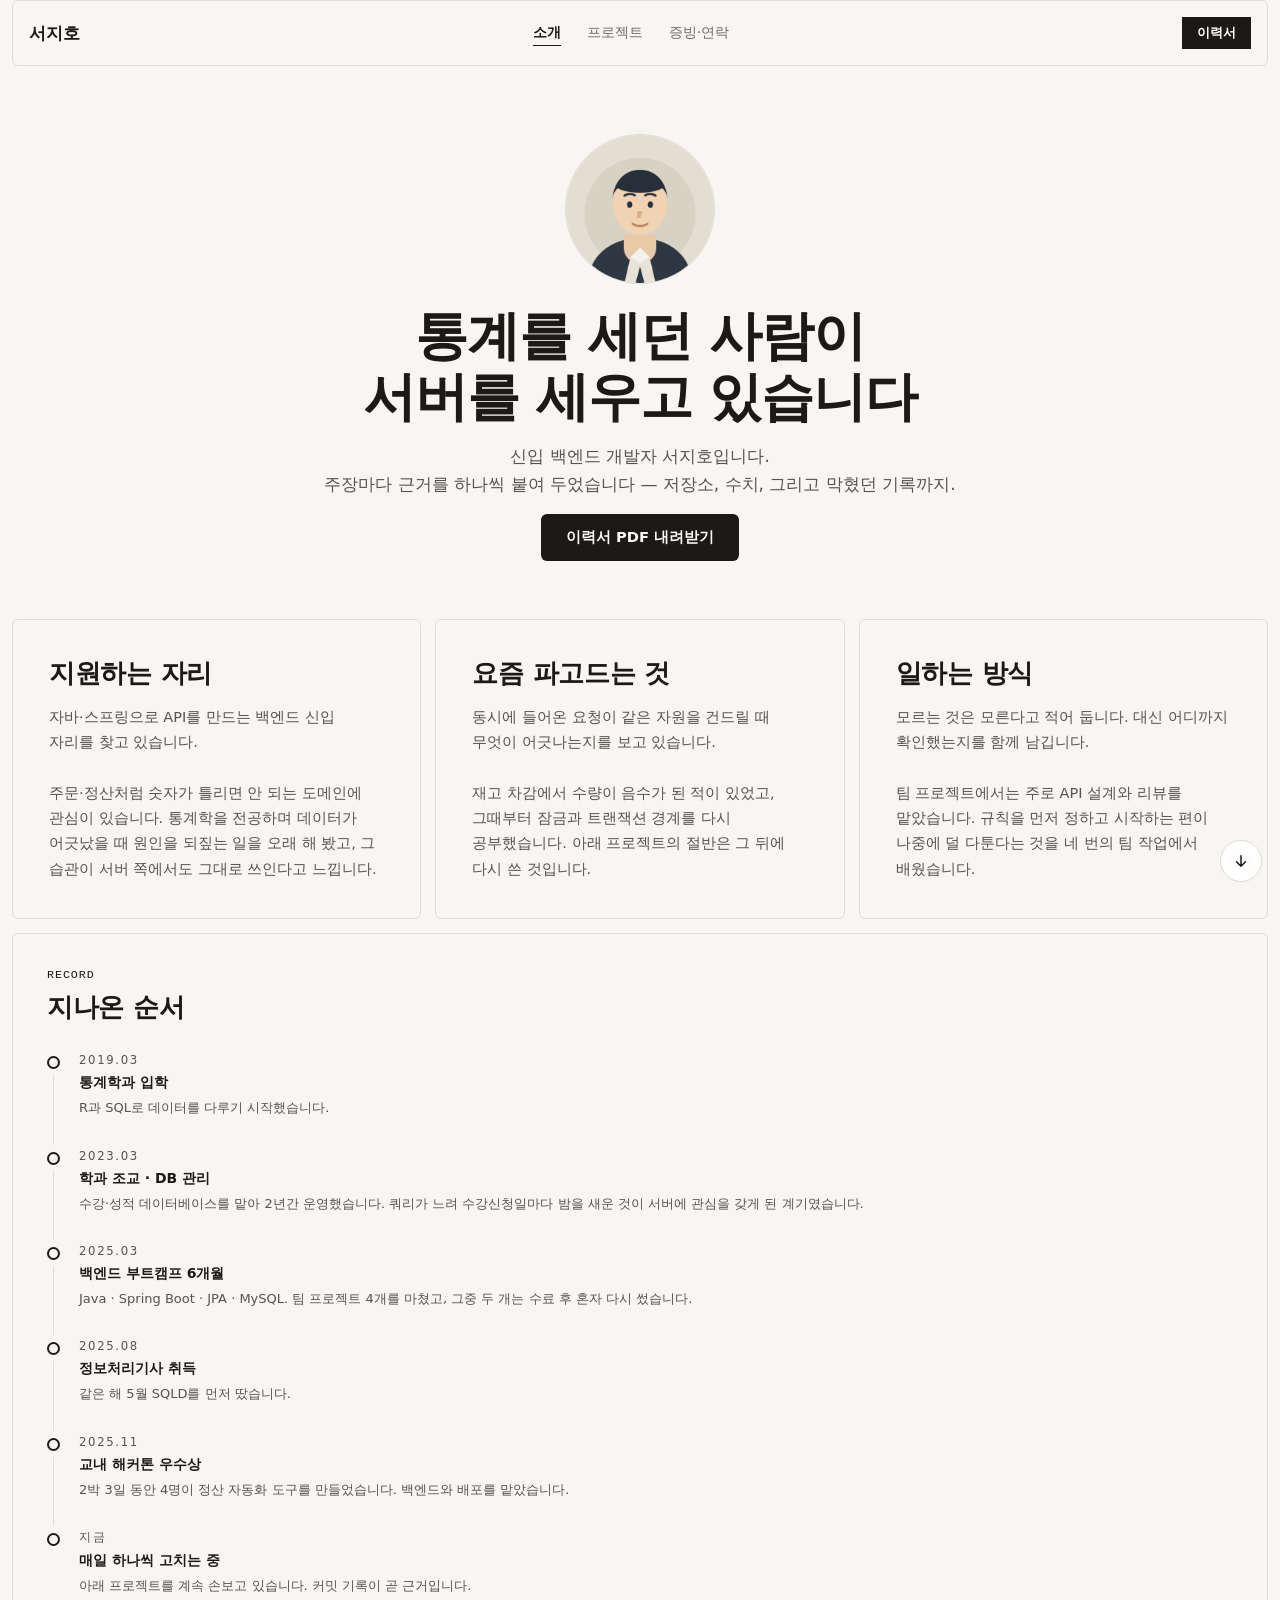
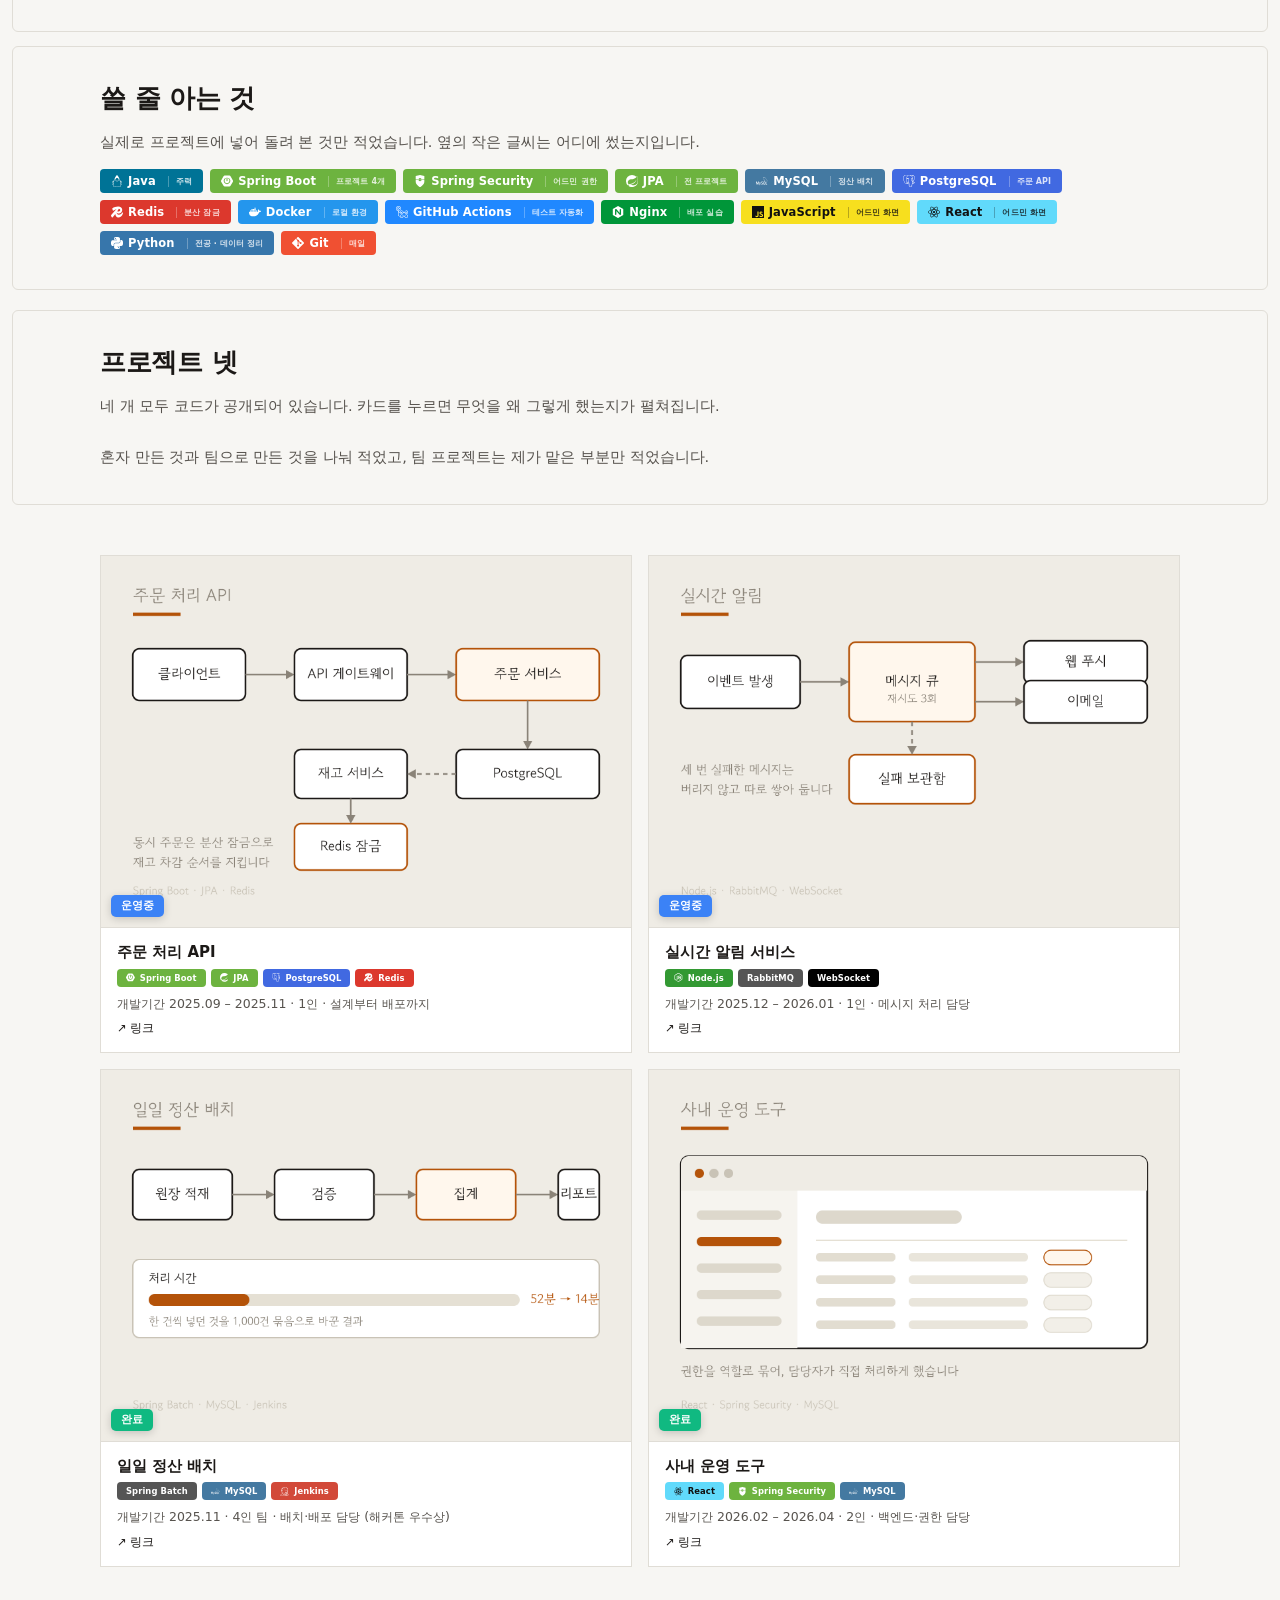
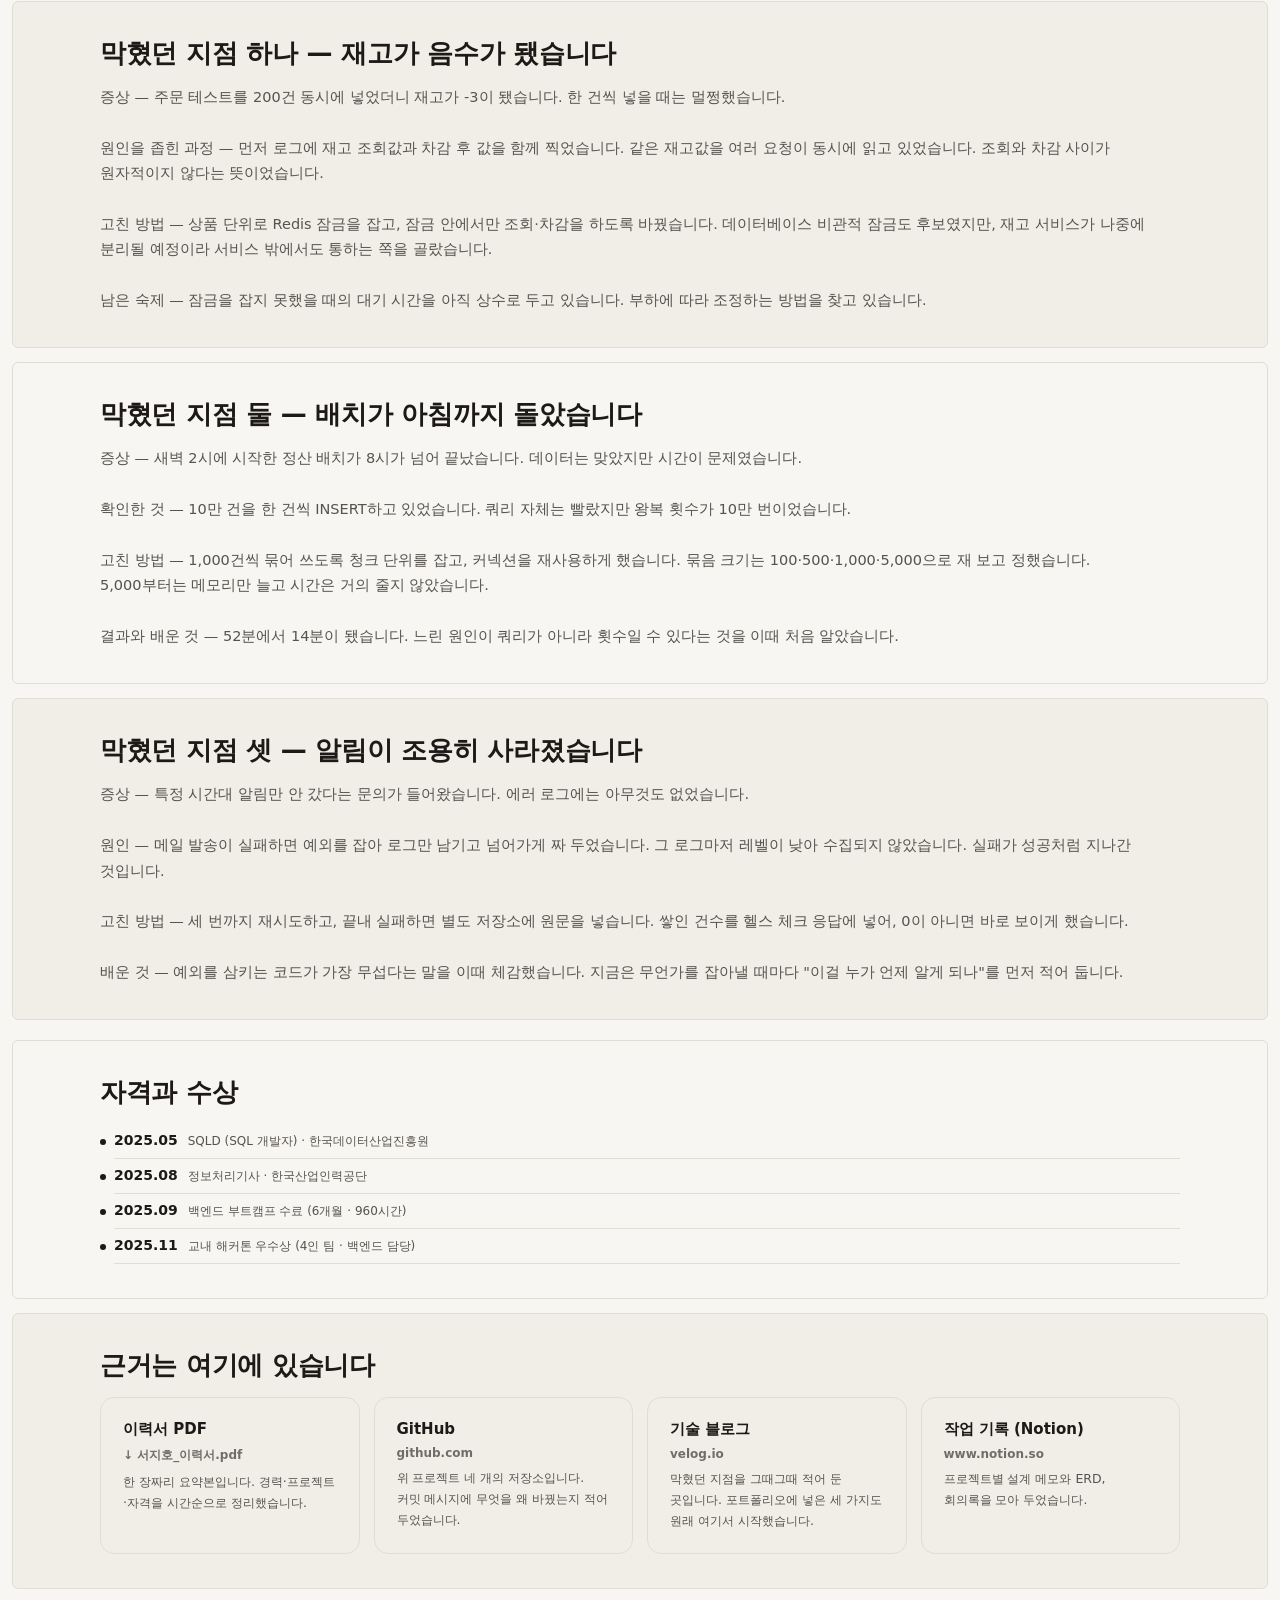
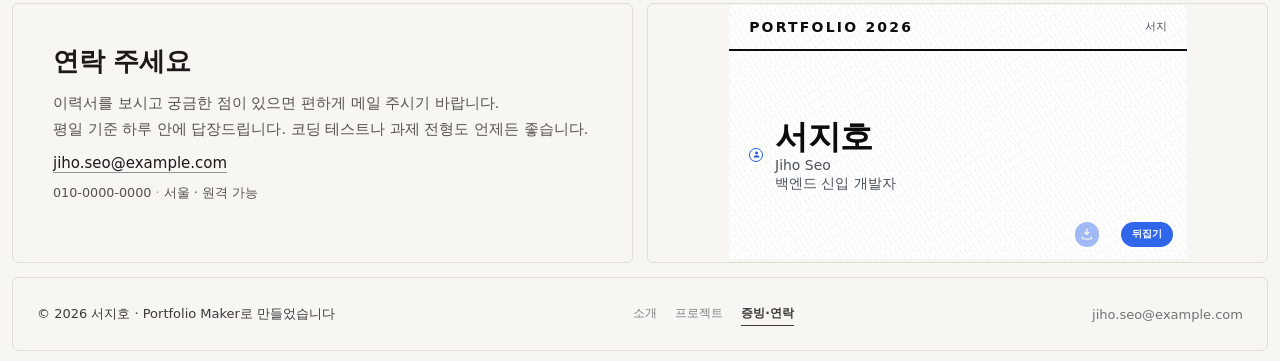
==== commit e4dba95f: "구조 손질 — 프로젝트 진행 여부 · 명함 갤러리 — 네 프로젝트에 진행 여부를 달았습니다. 계속 손대는 API와 알림 서비스는 '운영중', 마무리한 배치와 운영 도구는 '완료'입" ====
--- a/index.html
+++ b/index.html
@@ -14,7 +14,7 @@
   <style>html{scroll-behavior:smooth}.wf-pg{display:block}html,body{background:#f7f6f3}.wf-headbar{position:sticky;top:0;z-index:60;min-height:0!important;padding-top:0!important;padding-bottom:0!important}.wf-headbar .wf__region{position:static!important;align-self:stretch!important;width:100%}.wf-headbar--side{position:fixed;top:10px;bottom:10px;left:12px;width:240px;padding:0!important;overflow:auto}.wf-headbar--side .wf__region{height:100%}.wf-pg{scroll-margin-top:70px}</style>
 </head>
 <body>
-  <div class="wf-page wf-headbar" style="font-family:'Manrope', -apple-system, 'Segoe UI', 'Malgun Gothic', 'Apple SD Gothic Neo', 'Noto Sans KR', system-ui, sans-serif;background:#f7f6f3;--wf-bg:#f7f6f3;--wf-text:#1c1917;color:#1c1917;--wf-surface:#ffffff;--wf-line:#e0ddd6;--wf-muted:#57534e;--wf-accent:#1c1917;--wf-max:1080px;padding:10px 12px;--fx-dot-color:#a8a29e;--fx-star-color:#57534e;--fx-char-color:#1c1917;--enter-at:2%;gap:14px"><header class="wf__region is-sticky has-divider" data-enter="up" style="grid-column:1 / -1;grid-row:1;min-height:76px;border-radius:6px;border-width:1px;border-color:var(--wf-line, currentColor);padding:min(16px, 6vw)">
+  <div class="wf-page wf-headbar" style="font-family:'Manrope', -apple-system, 'Segoe UI', 'Malgun Gothic', 'Apple SD Gothic Neo', 'Noto Sans KR', system-ui, sans-serif;background:#f7f6f3;--wf-bg:#f7f6f3;--wf-text:#1c1917;color:#1c1917;--wf-surface:#ffffff;--wf-line:#e0ddd6;--wf-muted:#57534e;--wf-accent:#1c1917;--wf-max:1080px;padding:10px 12px;--fx-dot-color:#a8a29e;--fx-star-color:#57534e;--fx-char-color:#1c1917;--enter-at:2%;gap:14px"><header class="wf__region is-sticky has-divider" data-enter="up" style="grid-column:1 / -1;grid-row:1;min-height:0px;border-radius:6px;border-width:1px;border-color:var(--wf-line, currentColor);padding:min(16px, 6vw)">
       <div class="wf-bar" style="justify-content:space-between">
         <span class="wf-bar__logo">서지호</span>
         <nav class="wf-nav">
@@ -66,7 +66,7 @@
         
       </div>
     </section>
-    <section class="wf__region" data-enter="up" style="grid-column:1 / -1;grid-row:4;min-height:320px;border-radius:6px;border-width:1px;border-color:var(--wf-line, currentColor);padding:min(34px, 6vw)" data-fx="reveal" data-fx-preset="rise" data-fx-duration="700" data-fx-distance="24">
+    <section class="wf__region" data-enter="up" style="grid-column:1 / -1;grid-row:4;min-height:0px;border-radius:6px;border-width:1px;border-color:var(--wf-line, currentColor);padding:min(34px, 6vw)" data-fx="reveal" data-fx-preset="rise" data-fx-duration="700" data-fx-distance="24">
       <div class="wf-tl">
         <span class="wf-tl__eyebrow">RECORD</span>
         <h2 class="wf-tl__title">지나온 순서</h2>
@@ -80,7 +80,7 @@
     </section>
     </div>
     <div class="wf wf--row" style="grid-template-columns:repeat(1, minmax(0, 1fr));gap:14px">
-      <section class="wf__region" id="쓸-줄-아는-것" data-enter="up" style="min-height:240px;border-radius:6px;border-width:1px;border-color:var(--wf-line, currentColor);padding:min(34px, 6vw)" data-fx="reveal" data-fx-preset="rise" data-fx-duration="700" data-fx-distance="24">
+      <section class="wf__region" id="쓸-줄-아는-것" data-enter="up" style="min-height:0px;border-radius:6px;border-width:1px;border-color:var(--wf-line, currentColor);padding:min(34px, 6vw)" data-fx="reveal" data-fx-preset="rise" data-fx-duration="700" data-fx-distance="24">
       <div class="wf-sec" style="align-items:flex-start">
         <h2 class="wf-sec__title">쓸 줄 아는 것</h2>
         <div class="wf-sec__cols" style="grid-template-columns:repeat(1, minmax(0, 1fr))">
@@ -97,7 +97,7 @@
   <div class="wf-page wf-enter wf-enter--up" style="font-family:'Manrope', -apple-system, 'Segoe UI', 'Malgun Gothic', 'Apple SD Gothic Neo', 'Noto Sans KR', system-ui, sans-serif;background:#f7f6f3;--wf-bg:#f7f6f3;--wf-text:#1c1917;color:#1c1917;--wf-surface:#ffffff;--wf-line:#e0ddd6;--wf-muted:#57534e;--wf-accent:#1c1917;--wf-max:1080px;padding:10px 12px;--fx-dot-color:#a8a29e;--fx-star-color:#57534e;--fx-char-color:#1c1917;--enter-at:2%;gap:14px">
     <span class="wf-progress" aria-hidden="true"></span>
     <div class="wf" style="grid-template-columns:minmax(0, 1fr);grid-template-rows:auto auto 1fr auto;gap:14px">
-    <section class="wf__region" id="프로젝트-넷" data-enter="up" style="grid-column:1;grid-row:1;min-height:240px;border-radius:6px;border-width:1px;border-color:var(--wf-line, currentColor);padding:min(34px, 6vw);--wf-muted:#57534e">
+    <section class="wf__region" id="프로젝트-넷" data-enter="up" style="grid-column:1;grid-row:1;min-height:0px;border-radius:6px;border-width:1px;border-color:var(--wf-line, currentColor);padding:min(34px, 6vw);--wf-muted:#57534e">
       <div class="wf-sec" style="align-items:flex-start">
         <h2 class="wf-sec__title">프로젝트 넷</h2>
         <div class="wf-sec__cols" style="grid-template-columns:repeat(1, minmax(0, 1fr))">
@@ -106,39 +106,43 @@
         
       </div>
     </section>
-    <section class="wf__region" data-enter="up" style="grid-column:1;grid-row:2;min-height:300px;border-radius:6px;border-width:0px;border-color:var(--wf-line, currentColor);padding:min(20px, 6vw)" data-fx="reveal preview" data-fx-scroll-reveal-preset="rise" data-fx-scroll-reveal-duration="700" data-fx-scroll-reveal-distance="26" data-fx-hover-preview-width="260">
+    <section class="wf__region" data-enter="up" style="grid-column:1;grid-row:2;min-height:0px;border-radius:6px;border-width:0px;border-color:var(--wf-line, currentColor);padding:min(20px, 6vw)" data-fx="reveal preview" data-fx-scroll-reveal-preset="rise" data-fx-scroll-reveal-duration="700" data-fx-scroll-reveal-distance="26" data-fx-hover-preview-width="260">
       <div class="wf-gal">
         <h2 class="wf-sec__title"></h2>
         <div class="wf-gal__grid" style="grid-template-columns:repeat(2, minmax(0, 1fr))">
-          <a class="wf-card has-detail" href="#detail-b-1"><span class="wf-card__thumb" style="padding-bottom:70%"><img class="wf-card__img" src="./assets/images/imgp14p1.png" alt="주문 처리 API 구조도" loading="lazy" style="object-fit:cover" /></span><span class="wf-card__body">
+          <a class="wf-card has-detail" href="#detail-b-1"><span class="wf-card__thumb" style="padding-bottom:70%"><img class="wf-card__img" src="./assets/images/imgp14p1.png" alt="주문 처리 API 구조도" loading="lazy" style="object-fit:cover" /><span class="wf-card__status" style="--st-bg:#3b82f6;--st-fg:#ffffff">운영중</span></span><span class="wf-card__body">
+              
               <b class="wf-card__title">주문 처리 API</b>
-              <span class="wf-card__stack">Spring Boot · JPA · PostgreSQL · Redis</span>
+              <span class="wf-card__stack wf-card__stack--badges"><span class="wf-tag wf-tag--badge" style="--bdg-bg:#6DB33F;--bdg-fg:#ffffff"><svg class="wf-tag__logo" viewBox="0 0 24 24" aria-hidden="true"><path d="m23.693 10.7058-4.73-8.1844c-.4094-.7106-1.4166-1.2942-2.2402-1.2942H7.2725c-.819 0-1.8308.5836-2.2402 1.2942L.307 10.7058c-.4095.7106-.4095 1.873 0 2.5837l4.7252 8.189c.4094.7107 1.4166 1.2943 2.2402 1.2943h9.455c.819 0 1.826-.5836 2.2402-1.2942l4.7252-8.189c.4095-.7107.4095-1.8732 0-2.5838zM10.9763 5.7547c0-.5365.4377-.9742.9742-.9742s.9742.4377.9742.9742v5.8217c0 .5366-.4377.9742-.9742.9742s-.9742-.4376-.9742-.9742zm.9742 12.4294c-3.6427 0-6.6077-2.965-6.6077-6.6077.0047-2.0896.993-4.0521 2.6685-5.304a.8657.8657 0 0 1 1.2142.1788.8657.8657 0 0 1-.1788 1.2143c-2.1602 1.6048-2.612 4.6592-1.0072 6.8194 1.6049 2.1603 4.6593 2.612 6.8195 1.0072 1.2378-.9177 1.9673-2.372 1.9673-3.9157a4.8972 4.8972 0 0 0-1.9861-3.925c-.386-.2824-.466-.8284-.1836-1.2143.2824-.386.8283-.466 1.2143-.1835 1.6895 1.2471 2.6826 3.2238 2.6873 5.3228 0 3.6474-2.965 6.6077-6.6077 6.6077z" fill="currentColor"/></svg>Spring Boot</span><span class="wf-tag wf-tag--badge" style="--bdg-bg:#6DB33F;--bdg-fg:#ffffff"><svg class="wf-tag__logo" viewBox="0 0 24 24" aria-hidden="true"><path d="M21.8537 1.4158a10.4504 10.4504 0 0 1-1.284 2.2471A11.9666 11.9666 0 1 0 3.8518 20.7757l.4445.3951a11.9543 11.9543 0 0 0 19.6316-8.2971c.3457-3.0126-.568-6.8649-2.0743-11.458zM5.5805 20.8745a1.0174 1.0174 0 1 1-.1482-1.4323 1.0396 1.0396 0 0 1 .1482 1.4323zm16.1991-3.5806c-2.9385 3.9263-9.2601 2.5928-13.2852 2.7904 0 0-.7161.0494-1.4323.1481 0 0 .2717-.1234.6174-.2469 2.8398-.9877 4.1732-1.1853 5.9018-2.0743 3.2349-1.6545 6.4698-5.2844 7.1118-9.0379-1.2347 3.6053-4.9881 6.7167-8.3959 7.9761-2.3459.8643-6.5685 1.7039-6.5685 1.7039l-.1729-.0988c-2.8645-1.4076-2.9632-7.6304 2.2718-9.6306 2.2966-.889 4.4696-.395 6.9637-.9877 2.6422-.6174 5.7043-2.5929 6.939-5.1857 1.3828 4.1732 3.062 10.643.0493 14.6434z" fill="currentColor"/></svg>JPA</span><span class="wf-tag wf-tag--badge" style="--bdg-bg:#4169E1;--bdg-fg:#ffffff"><svg class="wf-tag__logo" viewBox="0 0 24 24" aria-hidden="true"><path d="M23.5594 14.7228a.5269.5269 0 0 0-.0563-.1191c-.139-.2632-.4768-.3418-1.0074-.2321-1.6533.3411-2.2935.1312-2.5256-.0191 1.342-2.0482 2.445-4.522 3.0411-6.8297.2714-1.0507.7982-3.5237.1222-4.7316a1.5641 1.5641 0 0 0-.1509-.235C21.6931.9086 19.8007.0248 17.5099.0005c-1.4947-.0158-2.7705.3461-3.1161.4794a9.449 9.449 0 0 0-.5159-.0816 8.044 8.044 0 0 0-1.3114-.1278c-1.1822-.0184-2.2038.2642-3.0498.8406-.8573-.3211-4.7888-1.645-7.2219.0788C.9359 2.1526.3086 3.8733.4302 6.3043c.0409.818.5069 3.334 1.2423 5.7436.4598 1.5065.9387 2.7019 1.4334 3.582.553.9942 1.1259 1.5933 1.7143 1.7895.4474.1491 1.1327.1441 1.8581-.7279.8012-.9635 1.5903-1.8258 1.9446-2.2069.4351.2355.9064.3625 1.39.3772a.0569.0569 0 0 0 .0004.0041 11.0312 11.0312 0 0 0-.2472.3054c-.3389.4302-.4094.5197-1.5002.7443-.3102.064-1.1344.2339-1.1464.8115-.0025.1224.0329.2309.0919.3268.2269.4231.9216.6097 1.015.6331 1.3345.3335 2.5044.092 3.3714-.6787-.017 2.231.0775 4.4174.3454 5.0874.2212.5529.7618 1.9045 2.4692 1.9043.2505 0 .5263-.0291.8296-.0941 1.7819-.3821 2.5557-1.1696 2.855-2.9059.1503-.8707.4016-2.8753.5388-4.1012.0169-.0703.0357-.1207.057-.1362.0007-.0005.0697-.0471.4272.0307a.3673.3673 0 0 0 .0443.0068l.2539.0223.0149.001c.8468.0384 1.9114-.1426 2.5312-.4308.6438-.2988 1.8057-1.0323 1.5951-1.6698zM2.371 11.8765c-.7435-2.4358-1.1779-4.8851-1.2123-5.5719-.1086-2.1714.4171-3.6829 1.5623-4.4927 1.8367-1.2986 4.8398-.5408 6.108-.13-.0032.0032-.0066.0061-.0098.0094-2.0238 2.044-1.9758 5.536-1.9708 5.7495-.0002.0823.0066.1989.0162.3593.0348.5873.0996 1.6804-.0735 2.9184-.1609 1.1504.1937 2.2764.9728 3.0892.0806.0841.1648.1631.2518.2374-.3468.3714-1.1004 1.1926-1.9025 2.1576-.5677.6825-.9597.5517-1.0886.5087-.3919-.1307-.813-.5871-1.2381-1.3223-.4796-.839-.9635-2.0317-1.4155-3.5126zm6.0072 5.0871c-.1711-.0428-.3271-.1132-.4322-.1772.0889-.0394.2374-.0902.4833-.1409 1.2833-.2641 1.4815-.4506 1.9143-1.0002.0992-.126.2116-.2687.3673-.4426a.3549.3549 0 0 0 .0737-.1298c.1708-.1513.2724-.1099.4369-.0417.156.0646.3078.26.3695.4752.0291.1016.0619.2945-.0452.4444-.9043 1.2658-2.2216 1.2494-3.1676 1.0128zm2.094-3.988-.0525.141c-.133.3566-.2567.6881-.3334 1.003-.6674-.0021-1.3168-.2872-1.8105-.8024-.6279-.6551-.9131-1.5664-.7825-2.5004.1828-1.3079.1153-2.4468.079-3.0586-.005-.0857-.0095-.1607-.0122-.2199.2957-.2621 1.6659-.9962 2.6429-.7724.4459.1022.7176.4057.8305.928.5846 2.7038.0774 3.8307-.3302 4.7363-.084.1866-.1633.3629-.2311.5454zm7.3637 4.5725c-.0169.1768-.0358.376-.0618.5959l-.146.4383a.3547.3547 0 0 0-.0182.1077c-.0059.4747-.054.6489-.115.8693-.0634.2292-.1353.4891-.1794 1.0575-.11 1.4143-.8782 2.2267-2.4172 2.5565-1.5155.3251-1.7843-.4968-2.0212-1.2217a6.5824 6.5824 0 0 0-.0769-.2266c-.2154-.5858-.1911-1.4119-.1574-2.5551.0165-.5612-.0249-1.9013-.3302-2.6462.0044-.2932.0106-.5909.019-.8918a.3529.3529 0 0 0-.0153-.1126 1.4927 1.4927 0 0 0-.0439-.208c-.1226-.4283-.4213-.7866-.7797-.9351-.1424-.059-.4038-.1672-.7178-.0869.067-.276.1831-.5875.309-.9249l.0529-.142c.0595-.16.134-.3257.213-.5012.4265-.9476 1.0106-2.2453.3766-5.1772-.2374-1.0981-1.0304-1.6343-2.2324-1.5098-.7207.0746-1.3799.3654-1.7088.5321a5.6716 5.6716 0 0 0-.1958.1041c.0918-1.1064.4386-3.1741 1.7357-4.4823a4.0306 4.0306 0 0 1 .3033-.276.3532.3532 0 0 0 .1447-.0644c.7524-.5706 1.6945-.8506 2.802-.8325.4091.0067.8017.0339 1.1742.081 1.939.3544 3.2439 1.4468 4.0359 2.3827.8143.9623 1.2552 1.9315 1.4312 2.4543-1.3232-.1346-2.2234.1268-2.6797.779-.9926 1.4189.543 4.1729 1.2811 5.4964.1353.2426.2522.4522.2889.5413.2403.5825.5515.9713.7787 1.2552.0696.087.1372.1714.1885.245-.4008.1155-1.1208.3825-1.0552 1.717-.0123.1563-.0423.4469-.0834.8148-.0461.2077-.0702.4603-.0994.7662zm.8905-1.6211c-.0405-.8316.2691-.9185.5967-1.0105a2.8566 2.8566 0 0 0 .135-.0406 1.202 1.202 0 0 0 .1342.103c.5703.3765 1.5823.4213 3.0068.1344-.2016.1769-.5189.3994-.9533.6011-.4098.1903-1.0957.333-1.7473.3636-.7197.0336-1.0859-.0807-1.1721-.151zm.5695-9.2712c-.0059.3508-.0542.6692-.1054 1.0017-.055.3576-.112.7274-.1264 1.1762-.0142.4368.0404.8909.0932 1.3301.1066.887.216 1.8003-.2075 2.7014a3.5272 3.5272 0 0 1-.1876-.3856c-.0527-.1276-.1669-.3326-.3251-.6162-.6156-1.1041-2.0574-3.6896-1.3193-4.7446.3795-.5427 1.3408-.5661 2.1781-.463zm.2284 7.0137a12.3762 12.3762 0 0 0-.0853-.1074l-.0355-.0444c.7262-1.1995.5842-2.3862.4578-3.4385-.0519-.4318-.1009-.8396-.0885-1.2226.0129-.4061.0666-.7543.1185-1.0911.0639-.415.1288-.8443.1109-1.3505.0134-.0531.0188-.1158.0118-.1902-.0457-.4855-.5999-1.938-1.7294-3.253-.6076-.7073-1.4896-1.4972-2.6889-2.0395.5251-.1066 1.2328-.2035 2.0244-.1859 2.0515.0456 3.6746.8135 4.8242 2.2824a.908.908 0 0 1 .0667.1002c.7231 1.3556-.2762 6.2751-2.9867 10.5405zm-8.8166-6.1162c-.025.1794-.3089.4225-.6211.4225a.5821.5821 0 0 1-.0809-.0056c-.1873-.026-.3765-.144-.5059-.3156-.0458-.0605-.1203-.178-.1055-.2844.0055-.0401.0261-.0985.0925-.1488.1182-.0894.3518-.1226.6096-.0867.3163.0441.6426.1938.6113.4186zm7.9305-.4114c.0111.0792-.049.201-.1531.3102-.0683.0717-.212.1961-.4079.2232a.5456.5456 0 0 1-.075.0052c-.2935 0-.5414-.2344-.5607-.3717-.024-.1765.2641-.3106.5611-.352.297-.0414.6111.0088.6356.1851z" fill="currentColor"/></svg>PostgreSQL</span><span class="wf-tag wf-tag--badge" style="--bdg-bg:#DC382D;--bdg-fg:#ffffff"><svg class="wf-tag__logo" viewBox="0 0 24 24" aria-hidden="true"><path d="M22.71 13.145c-1.66 2.092-3.452 4.483-7.038 4.483-3.203 0-4.397-2.825-4.48-5.12.701 1.484 2.073 2.685 4.214 2.63 4.117-.133 6.94-3.852 6.94-7.239 0-4.05-3.022-6.972-8.268-6.972-3.752 0-8.4 1.428-11.455 3.685C2.59 6.937 3.885 9.958 4.35 9.626c2.648-1.904 4.748-3.13 6.784-3.744C8.12 9.244.886 17.05 0 18.425c.1 1.261 1.66 4.648 2.424 4.648.232 0 .431-.133.664-.365a100.49 100.49 0 0 0 5.54-6.765c.222 3.104 1.748 6.898 6.014 6.898 3.819 0 7.604-2.756 9.33-8.965.2-.764-.73-1.361-1.261-.73zm-4.349-5.013c0 1.959-1.926 2.922-3.685 2.922-.941 0-1.664-.247-2.235-.568 1.051-1.592 2.092-3.225 3.21-4.973 1.972.334 2.71 1.43 2.71 2.619z" fill="currentColor"/></svg>Redis</span></span>
               <span class="wf-card__desc">개발기간 2025.09 – 2025.11 · 1인 · 설계부터 배포까지</span>
               <span class="wf-card__link">↗ 링크</span>
             </span></a>
-          <a class="wf-card has-detail" href="#detail-b-2"><span class="wf-card__thumb" style="padding-bottom:70%"><img class="wf-card__img" src="./assets/images/imgp14p2.png" alt="실시간 알림 발행·구독 구조도" loading="lazy" style="object-fit:cover" /></span><span class="wf-card__body">
+          <a class="wf-card has-detail" href="#detail-b-2"><span class="wf-card__thumb" style="padding-bottom:70%"><img class="wf-card__img" src="./assets/images/imgp14p2.png" alt="실시간 알림 발행·구독 구조도" loading="lazy" style="object-fit:cover" /><span class="wf-card__status" style="--st-bg:#3b82f6;--st-fg:#ffffff">운영중</span></span><span class="wf-card__body">
+              
               <b class="wf-card__title">실시간 알림 서비스</b>
-              <span class="wf-card__stack">Node.js · RabbitMQ · WebSocket</span>
+              <span class="wf-card__stack wf-card__stack--badges"><span class="wf-tag wf-tag--badge" style="--bdg-bg:#339933;--bdg-fg:#ffffff"><svg class="wf-tag__logo" viewBox="0 0 24 24" aria-hidden="true"><path d="M11.998,24c-0.321,0-0.641-0.084-0.922-0.247l-2.936-1.737c-0.438-0.245-0.224-0.332-0.08-0.383 c0.585-0.203,0.703-0.25,1.328-0.604c0.065-0.037,0.151-0.023,0.218,0.017l2.256,1.339c0.082,0.045,0.197,0.045,0.272,0l8.795-5.076 c0.082-0.047,0.134-0.141,0.134-0.238V6.921c0-0.099-0.053-0.192-0.137-0.242l-8.791-5.072c-0.081-0.047-0.189-0.047-0.271,0 L3.075,6.68C2.99,6.729,2.936,6.825,2.936,6.921v10.15c0,0.097,0.054,0.189,0.139,0.235l2.409,1.392 c1.307,0.654,2.108-0.116,2.108-0.89V7.787c0-0.142,0.114-0.253,0.256-0.253h1.115c0.139,0,0.255,0.112,0.255,0.253v10.021 c0,1.745-0.95,2.745-2.604,2.745c-0.508,0-0.909,0-2.026-0.551L2.28,18.675c-0.57-0.329-0.922-0.945-0.922-1.604V6.921 c0-0.659,0.353-1.275,0.922-1.603l8.795-5.082c0.557-0.315,1.296-0.315,1.848,0l8.794,5.082c0.57,0.329,0.924,0.944,0.924,1.603 v10.15c0,0.659-0.354,1.273-0.924,1.604l-8.794,5.078C12.643,23.916,12.324,24,11.998,24z M19.099,13.993 c0-1.9-1.284-2.406-3.987-2.763c-2.731-0.361-3.009-0.548-3.009-1.187c0-0.528,0.235-1.233,2.258-1.233 c1.807,0,2.473,0.389,2.747,1.607c0.024,0.115,0.129,0.199,0.247,0.199h1.141c0.071,0,0.138-0.031,0.186-0.081 c0.048-0.054,0.074-0.123,0.067-0.196c-0.177-2.098-1.571-3.076-4.388-3.076c-2.508,0-4.004,1.058-4.004,2.833 c0,1.925,1.488,2.457,3.895,2.695c2.88,0.282,3.103,0.703,3.103,1.269c0,0.983-0.789,1.402-2.642,1.402 c-2.327,0-2.839-0.584-3.011-1.742c-0.02-0.124-0.126-0.215-0.253-0.215h-1.137c-0.141,0-0.254,0.112-0.254,0.253 c0,1.482,0.806,3.248,4.655,3.248C17.501,17.007,19.099,15.91,19.099,13.993z" fill="currentColor"/></svg>Node.js</span><span class="wf-tag wf-tag--badge" style="--bdg-bg:#555555;--bdg-fg:#ffffff">RabbitMQ</span><span class="wf-tag wf-tag--badge" style="--bdg-bg:#010101;--bdg-fg:#ffffff">WebSocket</span></span>
               <span class="wf-card__desc">개발기간 2025.12 – 2026.01 · 1인 · 메시지 처리 담당</span>
               <span class="wf-card__link">↗ 링크</span>
             </span></a>
-          <a class="wf-card has-detail" href="#detail-b-3"><span class="wf-card__thumb" style="padding-bottom:70%"><img class="wf-card__img" src="./assets/images/imgp14p3.png" alt="일일 정산 배치 처리 시간 개선" loading="lazy" style="object-fit:cover" /></span><span class="wf-card__body">
+          <a class="wf-card has-detail" href="#detail-b-3"><span class="wf-card__thumb" style="padding-bottom:70%"><img class="wf-card__img" src="./assets/images/imgp14p3.png" alt="일일 정산 배치 처리 시간 개선" loading="lazy" style="object-fit:cover" /><span class="wf-card__status" style="--st-bg:#10b981;--st-fg:#ffffff">완료</span></span><span class="wf-card__body">
+              
               <b class="wf-card__title">일일 정산 배치</b>
-              <span class="wf-card__stack">Spring Batch · MySQL · Jenkins</span>
+              <span class="wf-card__stack wf-card__stack--badges"><span class="wf-tag wf-tag--badge" style="--bdg-bg:#555555;--bdg-fg:#ffffff">Spring Batch</span><span class="wf-tag wf-tag--badge" style="--bdg-bg:#4479A1;--bdg-fg:#ffffff"><svg class="wf-tag__logo" viewBox="0 0 24 24" aria-hidden="true"><path d="M16.405 5.501c-.115 0-.193.014-.274.033v.013h.014c.054.104.146.18.214.273.054.107.1.214.154.32l.014-.015c.094-.066.14-.172.14-.333-.04-.047-.046-.094-.08-.14-.04-.067-.126-.1-.18-.153zM5.77 18.695h-.927a50.854 50.854 0 00-.27-4.41h-.008l-1.41 4.41H2.45l-1.4-4.41h-.01a72.892 72.892 0 00-.195 4.41H0c.055-1.966.192-3.81.41-5.53h1.15l1.335 4.064h.008l1.347-4.064h1.095c.242 2.015.384 3.86.428 5.53zm4.017-4.08c-.378 2.045-.876 3.533-1.492 4.46-.482.716-1.01 1.073-1.583 1.073-.153 0-.34-.046-.566-.138v-.494c.11.017.24.026.386.026.268 0 .483-.075.647-.222.197-.18.295-.382.295-.605 0-.155-.077-.47-.23-.944L6.23 14.615h.91l.727 2.36c.164.536.233.91.205 1.123.4-1.064.678-2.227.835-3.483zm12.325 4.08h-2.63v-5.53h.885v4.85h1.745zm-3.32.135l-1.016-.5c.09-.076.177-.158.255-.25.433-.506.648-1.258.648-2.253 0-1.83-.718-2.746-2.155-2.746-.704 0-1.254.232-1.65.697-.43.508-.646 1.256-.646 2.245 0 .972.19 1.686.574 2.14.35.41.877.615 1.583.615.264 0 .506-.033.725-.098l1.325.772.36-.622zM15.5 17.588c-.225-.36-.337-.94-.337-1.736 0-1.393.424-2.09 1.27-2.09.443 0 .77.167.977.5.224.362.336.936.336 1.723 0 1.404-.424 2.108-1.27 2.108-.445 0-.77-.167-.978-.5zm-1.658-.425c0 .47-.172.856-.516 1.156-.344.3-.803.45-1.384.45-.543 0-1.064-.172-1.573-.515l.237-.476c.438.22.833.328 1.19.328.332 0 .593-.073.783-.22a.754.754 0 00.3-.615c0-.33-.23-.61-.648-.845-.388-.213-1.163-.657-1.163-.657-.422-.307-.632-.636-.632-1.177 0-.45.157-.81.47-1.085.315-.278.72-.415 1.22-.415.512 0 .98.136 1.4.41l-.213.476a2.726 2.726 0 00-1.064-.23c-.283 0-.502.068-.654.206a.685.685 0 00-.248.524c0 .328.234.61.666.85.393.215 1.187.67 1.187.67.433.305.648.63.648 1.168zm9.382-5.852c-.535-.014-.95.04-1.297.188-.1.04-.26.04-.274.167.055.053.063.14.11.214.08.134.218.313.346.407.14.11.28.216.427.31.26.16.555.255.81.416.145.094.293.213.44.313.073.05.12.14.214.172v-.02c-.046-.06-.06-.147-.105-.214-.067-.067-.134-.127-.2-.193a3.223 3.223 0 00-.695-.675c-.214-.146-.682-.35-.77-.595l-.013-.014c.146-.013.32-.066.46-.106.227-.06.435-.047.67-.106.106-.027.213-.06.32-.094v-.06c-.12-.12-.21-.283-.334-.395a8.867 8.867 0 00-1.104-.823c-.21-.134-.476-.22-.697-.334-.08-.04-.214-.06-.26-.127-.12-.146-.19-.34-.275-.514a17.69 17.69 0 01-.547-1.163c-.12-.262-.193-.523-.34-.763-.69-1.137-1.437-1.826-2.586-2.5-.247-.14-.543-.2-.856-.274-.167-.008-.334-.02-.5-.027-.11-.047-.216-.174-.31-.235-.38-.24-1.364-.76-1.644-.072-.18.434.267.862.422 1.082.115.153.26.328.34.5.047.116.06.235.107.356.106.294.207.622.347.897.073.14.153.287.247.413.054.073.146.107.167.227-.094.136-.1.334-.154.5-.24.757-.146 1.693.194 2.25.107.166.362.534.703.393.3-.12.234-.5.32-.835.02-.08.007-.133.048-.187v.015c.094.188.188.367.274.555.206.328.566.668.867.895.16.12.287.328.487.402v-.02h-.015c-.043-.058-.1-.086-.154-.133a3.445 3.445 0 01-.35-.4 8.76 8.76 0 01-.747-1.218c-.11-.21-.202-.436-.29-.643-.04-.08-.04-.2-.107-.24-.1.146-.247.273-.32.453-.127.288-.14.642-.188 1.01-.027.007-.014 0-.027.014-.214-.052-.287-.274-.367-.46-.2-.475-.233-1.238-.06-1.785.047-.14.247-.582.167-.716-.042-.127-.174-.2-.247-.303a2.478 2.478 0 01-.24-.427c-.16-.374-.24-.788-.414-1.162-.08-.173-.22-.354-.334-.513-.127-.18-.267-.307-.368-.52-.033-.073-.08-.194-.027-.274.014-.054.042-.075.094-.09.088-.072.335.022.422.062.247.1.455.194.662.334.094.066.195.193.315.226h.14c.214.047.455.014.655.073.355.114.675.28.962.46a5.953 5.953 0 012.085 2.286c.08.154.115.295.188.455.14.33.313.663.455.982.14.315.275.636.476.897.1.14.502.213.682.286.133.06.34.115.46.188.23.14.454.3.67.454.11.076.443.243.463.378z" fill="currentColor"/></svg>MySQL</span><span class="wf-tag wf-tag--badge" style="--bdg-bg:#D24939;--bdg-fg:#ffffff"><svg class="wf-tag__logo" viewBox="0 0 24 24" aria-hidden="true"><path d="M2.872 24h-.975a3.866 3.866 0 01-.07-.197c-.215-.666-.594-1.49-.692-2.154-.146-.984.78-1.039 1.374-1.465.915-.66 1.635-1.025 2.627-1.62.295-.179 1.182-.624 1.281-.829.201-.408-.345-.982-.49-1.3-.225-.507-.345-.937-.376-1.435-.824-.13-1.455-.627-1.844-1.185-.63-.925-1.066-2.635-.525-3.936.045-.103.254-.305.285-.463.06-.308-.105-.72-.12-1.048-.06-1.692.284-3.15 1.425-3.66.463-1.84 2.113-2.453 3.673-3.367.58-.342 1.224-.562 1.89-.807 2.372-.877 6.027-.712 7.994.783.836.633 2.176 1.97 2.656 2.939 1.262 2.555 1.17 6.825.287 9.934-.12.421-.29 1.032-.533 1.533-.168.35-.689 1.05-.625 1.36.064.314 1.19 1.17 1.432 1.395.434.422 1.26.975 1.324 1.5.07.557-.248 1.336-.41 1.875-.217.721-.436 1.441-.654 2.131H2.87zm11.104-3.54c-.545-.3-1.361-.622-2.065-.757-.87-.164-.78 1.188-.75 1.994.03.643.36 1.316.51 1.744.076.197.09.41.256.449.3.068 1.29-.326 1.575-.479.6-.328 1.064-.844 1.574-1.189.016-.17.016-.34.03-.508a2.648 2.648 0 00-1.095-.277c.314-.15.75-.15 1.035-.332l.016-.193c-.496-.03-.69-.254-1.021-.436zm7.454 2.935a17.78 17.78 0 00.465-1.752c.06-.287.215-.918.178-1.176-.059-.459-.684-.799-1.004-1.086-.584-.525-.95-.975-1.56-1.469-.249.375-.78.615-.983.914 1.447-.689 1.71 2.625 1.141 3.69.09.329.391.45.514.735l-.086.166h1.29c.013 0 .03 0 .044.014zm-6.634-.012c-.05-.074-.1-.135-.15-.209l-.301.195h.45zm2.77 0c.008-.209.018-.404.03-.598-.53.029-.825-.48-1.196-.527-.324-.045-.6.361-1.02.195-.095.105-.183.227-.284.316.154.18.295.375.424.584h.815c.014-.164.135-.285.3-.285.165 0 .284.121.284.27h.66zm2.116 0c-.314-.479-.947-.898-1.68-.555l-.03.541h1.71zm-8.51 0l-.104-.344c-.225-.72-.36-1.26-.405-1.68-.914-.436-1.875-.87-2.654-1.426-.15-.105-1.109-1.35-1.23-1.305-1.739.676-3.359 1.86-4.814 2.984.256.557.48 1.141.69 1.74h8.505zm8.265-2.113c-.029-.512-.164-1.56-.48-1.74-.66-.39-1.846.78-2.34.943.045.15.135.271.15.48.285-.074.645-.029.898.092-.299.03-.629.03-.824.164-.074.195.016.48-.029.764.69.197 1.5.303 2.385.332.164-.227.225-.645.211-1.082zm-4.08-.36c-.044.375.046.51.12.943 1.26.391 1.034-1.74-.135-.959zM8.76 19.5c-.45.457 1.27 1.082 1.814 1.115 0-.29.165-.564.135-.77-.65-.118-1.502-.042-1.945-.347zm5.565.215c0 .043-.061.03-.068.064.58.451 1.014.545 1.802.51.354-.262.67-.563 1.043-.807-.855.074-1.931.607-2.774.23zm3.42-17.726c-1.606-.906-4.35-1.591-6.076-.731-1.38.692-3.27 1.84-3.899 3.292.6 1.402-.166 2.686-.226 4.109-.018.757.36 1.42.391 2.242-.2.338-.825.38-1.26.356-.146-.729-.4-1.549-1.155-1.63-1.064-.116-1.845.764-1.89 1.683-.06 1.08.833 2.864 2.085 2.745.488-.046.608-.54 1.139-.54.285.57-.445.75-.523 1.154-.016.105.06.511.104.705.233.944.744 2.16 1.245 2.88.635.9 1.884 1.051 3.229 1.141.24-.525 1.125-.48 1.706-.346-.691-.27-1.336-.945-1.875-1.529-.615-.676-1.23-1.41-1.261-2.28 1.155 1.604 2.1 3 4.2 3.704 1.59.525 3.45-.254 4.664-1.109.51-.359.811-.93 1.17-1.439 1.35-1.936 1.98-4.71 1.846-7.394-.06-1.111-.06-2.221-.436-2.955-.389-.781-1.695-1.471-2.475-.781-.15-.764.63-1.23 1.545-.96-.66-.854-1.336-1.858-2.266-2.384zM13.58 14.896c.615 1.544 2.724 1.363 4.505 1.323-.084.194-.256.435-.465.515-.57.232-2.145.408-2.937-.012-.506-.27-.824-.873-1.102-1.227-.137-.172-.795-.608-.012-.609zm.164-.87c.893.464 2.52.517 3.731.48.066.267.066.593.068.913-1.55.08-3.386-.304-3.794-1.395h-.005zm6.675-.586c-.473.9-1.145 1.897-2.539 1.928-.023-.284-.045-.735 0-.904 1.064-.103 1.727-.646 2.543-1.017zm-.649-.667c-1.02.66-2.154 1.375-3.824 1.21-.351-.31-.485-1-.14-1.458.181.313.06.885.57.97.944.165 2.038-.579 2.73-.84.42-.713-.046-.976-.42-1.433-.782-.93-1.83-2.1-1.802-3.51.314-.224.346.346.391.45.404.96 1.424 2.175 2.174 3 .18.21.48.39.51.524.092.39-.254.854-.209 1.11zm-13.439-.675c-.314-.184-.393-.99-.768-1.01-.535-.03-.438 1.05-.436 1.68-.37-.33-.435-1.365-.164-1.89-.308-.15-.445.164-.618.284.22-1.59 2.34-.734 1.99.96zM4.713 5.995c-.685.756-.54 2.174-.459 3.188 1.244-.785 2.898.06 2.883 1.394.595-.016.223-.744.115-1.215-.353-1.528.592-3.187.041-4.59-1.064.084-1.939.52-2.578 1.215zm9.12 1.113c.307.562.404 1.148.84 1.57.195.19.574.424.387.95-.045.121-.365.391-.551.45-.674.195-2.254.03-1.721-.81.563.015 1.314.36 1.732-.045-.314-.524-.885-1.53-.674-2.13zm6.198-.013h.068c.33.668.6 1.375 1.004 1.965-.27.628-2.053 1.19-2.023.057.39-.17 1.05-.035 1.395-.25-.193-.556-.48-1.006-.434-1.771zm-6.927-1.617c-1.422-.33-2.131.592-2.56 1.553-.384-.094-.231-.615-.135-.883.255-.701 1.28-1.633 2.119-1.506.359.057.848.386.576.834zM9.642 1.593c-1.56.44-3.56 1.574-4.2 2.974.495-.07.84-.321 1.33-.351.186-.016.428.074.641.015.424-.104.78-1.065 1.102-1.41.31-.345.685-.496.94-.81.167-.09.409-.074.42-.33-.073-.075-.15-.135-.232-.105v.017z" fill="currentColor"/></svg>Jenkins</span></span>
               <span class="wf-card__desc">개발기간 2025.11 · 4인 팀 · 배치·배포 담당 (해커톤 우수상)</span>
               <span class="wf-card__link">↗ 링크</span>
             </span></a>
-          <a class="wf-card has-detail" href="#detail-b-4"><span class="wf-card__thumb" style="padding-bottom:70%"><img class="wf-card__img" src="./assets/images/imgp14p4.png" alt="사내 운영 도구 화면 구성" loading="lazy" style="object-fit:cover" /></span><span class="wf-card__body">
+          <a class="wf-card has-detail" href="#detail-b-4"><span class="wf-card__thumb" style="padding-bottom:70%"><img class="wf-card__img" src="./assets/images/imgp14p4.png" alt="사내 운영 도구 화면 구성" loading="lazy" style="object-fit:cover" /><span class="wf-card__status" style="--st-bg:#10b981;--st-fg:#ffffff">완료</span></span><span class="wf-card__body">
+              
               <b class="wf-card__title">사내 운영 도구</b>
-              <span class="wf-card__stack">React · Spring Security · MySQL</span>
+              <span class="wf-card__stack wf-card__stack--badges"><span class="wf-tag wf-tag--badge" style="--bdg-bg:#61DAFB;--bdg-fg:#111111"><svg class="wf-tag__logo" viewBox="0 0 24 24" aria-hidden="true"><path d="M14.23 12.004a2.236 2.236 0 0 1-2.235 2.236 2.236 2.236 0 0 1-2.236-2.236 2.236 2.236 0 0 1 2.235-2.236 2.236 2.236 0 0 1 2.236 2.236zm2.648-10.69c-1.346 0-3.107.96-4.888 2.622-1.78-1.653-3.542-2.602-4.887-2.602-.41 0-.783.093-1.106.278-1.375.793-1.683 3.264-.973 6.365C1.98 8.917 0 10.42 0 12.004c0 1.59 1.99 3.097 5.043 4.03-.704 3.113-.39 5.588.988 6.38.32.187.69.275 1.102.275 1.345 0 3.107-.96 4.888-2.624 1.78 1.654 3.542 2.603 4.887 2.603.41 0 .783-.09 1.106-.275 1.374-.792 1.683-3.263.973-6.365C22.02 15.096 24 13.59 24 12.004c0-1.59-1.99-3.097-5.043-4.032.704-3.11.39-5.587-.988-6.38-.318-.184-.688-.277-1.092-.278zm-.005 1.09v.006c.225 0 .406.044.558.127.666.382.955 1.835.73 3.704-.054.46-.142.945-.25 1.44-.96-.236-2.006-.417-3.107-.534-.66-.905-1.345-1.727-2.035-2.447 1.592-1.48 3.087-2.292 4.105-2.295zm-9.77.02c1.012 0 2.514.808 4.11 2.28-.686.72-1.37 1.537-2.02 2.442-1.107.117-2.154.298-3.113.538-.112-.49-.195-.964-.254-1.42-.23-1.868.054-3.32.714-3.707.19-.09.4-.127.563-.132zm4.882 3.05c.455.468.91.992 1.36 1.564-.44-.02-.89-.034-1.345-.034-.46 0-.915.01-1.36.034.44-.572.895-1.096 1.345-1.565zM12 8.1c.74 0 1.477.034 2.202.093.406.582.802 1.203 1.183 1.86.372.64.71 1.29 1.018 1.946-.308.655-.646 1.31-1.013 1.95-.38.66-.773 1.288-1.18 1.87-.728.063-1.466.098-2.21.098-.74 0-1.477-.035-2.202-.093-.406-.582-.802-1.204-1.183-1.86-.372-.64-.71-1.29-1.018-1.946.303-.657.646-1.313 1.013-1.954.38-.66.773-1.286 1.18-1.868.728-.064 1.466-.098 2.21-.098zm-3.635.254c-.24.377-.48.763-.704 1.16-.225.39-.435.782-.635 1.174-.265-.656-.49-1.31-.676-1.947.64-.15 1.315-.283 2.015-.386zm7.26 0c.695.103 1.365.23 2.006.387-.18.632-.405 1.282-.66 1.933-.2-.39-.41-.783-.64-1.174-.225-.392-.465-.774-.705-1.146zm3.063.675c.484.15.944.317 1.375.498 1.732.74 2.852 1.708 2.852 2.476-.005.768-1.125 1.74-2.857 2.475-.42.18-.88.342-1.355.493-.28-.958-.646-1.956-1.1-2.98.45-1.017.81-2.01 1.085-2.964zm-13.395.004c.278.96.645 1.957 1.1 2.98-.45 1.017-.812 2.01-1.086 2.964-.484-.15-.944-.318-1.37-.5-1.732-.737-2.852-1.706-2.852-2.474 0-.768 1.12-1.742 2.852-2.476.42-.18.88-.342 1.356-.494zm11.678 4.28c.265.657.49 1.312.676 1.948-.64.157-1.316.29-2.016.39.24-.375.48-.762.705-1.158.225-.39.435-.788.636-1.18zm-9.945.02c.2.392.41.783.64 1.175.23.39.465.772.705 1.143-.695-.102-1.365-.23-2.006-.386.18-.63.406-1.282.66-1.933zM17.92 16.32c.112.493.2.968.254 1.423.23 1.868-.054 3.32-.714 3.708-.147.09-.338.128-.563.128-1.012 0-2.514-.807-4.11-2.28.686-.72 1.37-1.536 2.02-2.44 1.107-.118 2.154-.3 3.113-.54zm-11.83.01c.96.234 2.006.415 3.107.532.66.905 1.345 1.727 2.035 2.446-1.595 1.483-3.092 2.295-4.11 2.295-.22-.005-.406-.05-.553-.132-.666-.38-.955-1.834-.73-3.703.054-.46.142-.944.25-1.438zm4.56.64c.44.02.89.034 1.345.034.46 0 .915-.01 1.36-.034-.44.572-.895 1.095-1.345 1.565-.455-.47-.91-.993-1.36-1.565z" fill="currentColor"/></svg>React</span><span class="wf-tag wf-tag--badge" style="--bdg-bg:#6DB33F;--bdg-fg:#ffffff"><svg class="wf-tag__logo" viewBox="0 0 24 24" aria-hidden="true"><path d="M20.59 2.066 11.993 0 3.41 2.066v6.612h4.557a3.804 3.804 0 0 0 0 .954H3.41v3.106C3.41 19.867 11.994 24 11.994 24s8.582-4.133 8.582-11.258V9.635h-4.545a3.616 3.616 0 0 0 0-.954h4.558zM12 12.262h-.006a3.109 3.109 0 1 1 .006 0zm-.006-4.579a.804.804 0 0 0-.37 1.52v.208l.238.237v.159l.159.159v.159l-.14.14.15.246v.159l-.16.189.223.222.246-.246V9.218a.804.804 0 0 0-.346-1.535zm0 .836a.299.299 0 1 1 .298-.299.299.299 0 0 1-.298.3z" fill="currentColor"/></svg>Spring Security</span><span class="wf-tag wf-tag--badge" style="--bdg-bg:#4479A1;--bdg-fg:#ffffff"><svg class="wf-tag__logo" viewBox="0 0 24 24" aria-hidden="true"><path d="M16.405 5.501c-.115 0-.193.014-.274.033v.013h.014c.054.104.146.18.214.273.054.107.1.214.154.32l.014-.015c.094-.066.14-.172.14-.333-.04-.047-.046-.094-.08-.14-.04-.067-.126-.1-.18-.153zM5.77 18.695h-.927a50.854 50.854 0 00-.27-4.41h-.008l-1.41 4.41H2.45l-1.4-4.41h-.01a72.892 72.892 0 00-.195 4.41H0c.055-1.966.192-3.81.41-5.53h1.15l1.335 4.064h.008l1.347-4.064h1.095c.242 2.015.384 3.86.428 5.53zm4.017-4.08c-.378 2.045-.876 3.533-1.492 4.46-.482.716-1.01 1.073-1.583 1.073-.153 0-.34-.046-.566-.138v-.494c.11.017.24.026.386.026.268 0 .483-.075.647-.222.197-.18.295-.382.295-.605 0-.155-.077-.47-.23-.944L6.23 14.615h.91l.727 2.36c.164.536.233.91.205 1.123.4-1.064.678-2.227.835-3.483zm12.325 4.08h-2.63v-5.53h.885v4.85h1.745zm-3.32.135l-1.016-.5c.09-.076.177-.158.255-.25.433-.506.648-1.258.648-2.253 0-1.83-.718-2.746-2.155-2.746-.704 0-1.254.232-1.65.697-.43.508-.646 1.256-.646 2.245 0 .972.19 1.686.574 2.14.35.41.877.615 1.583.615.264 0 .506-.033.725-.098l1.325.772.36-.622zM15.5 17.588c-.225-.36-.337-.94-.337-1.736 0-1.393.424-2.09 1.27-2.09.443 0 .77.167.977.5.224.362.336.936.336 1.723 0 1.404-.424 2.108-1.27 2.108-.445 0-.77-.167-.978-.5zm-1.658-.425c0 .47-.172.856-.516 1.156-.344.3-.803.45-1.384.45-.543 0-1.064-.172-1.573-.515l.237-.476c.438.22.833.328 1.19.328.332 0 .593-.073.783-.22a.754.754 0 00.3-.615c0-.33-.23-.61-.648-.845-.388-.213-1.163-.657-1.163-.657-.422-.307-.632-.636-.632-1.177 0-.45.157-.81.47-1.085.315-.278.72-.415 1.22-.415.512 0 .98.136 1.4.41l-.213.476a2.726 2.726 0 00-1.064-.23c-.283 0-.502.068-.654.206a.685.685 0 00-.248.524c0 .328.234.61.666.85.393.215 1.187.67 1.187.67.433.305.648.63.648 1.168zm9.382-5.852c-.535-.014-.95.04-1.297.188-.1.04-.26.04-.274.167.055.053.063.14.11.214.08.134.218.313.346.407.14.11.28.216.427.31.26.16.555.255.81.416.145.094.293.213.44.313.073.05.12.14.214.172v-.02c-.046-.06-.06-.147-.105-.214-.067-.067-.134-.127-.2-.193a3.223 3.223 0 00-.695-.675c-.214-.146-.682-.35-.77-.595l-.013-.014c.146-.013.32-.066.46-.106.227-.06.435-.047.67-.106.106-.027.213-.06.32-.094v-.06c-.12-.12-.21-.283-.334-.395a8.867 8.867 0 00-1.104-.823c-.21-.134-.476-.22-.697-.334-.08-.04-.214-.06-.26-.127-.12-.146-.19-.34-.275-.514a17.69 17.69 0 01-.547-1.163c-.12-.262-.193-.523-.34-.763-.69-1.137-1.437-1.826-2.586-2.5-.247-.14-.543-.2-.856-.274-.167-.008-.334-.02-.5-.027-.11-.047-.216-.174-.31-.235-.38-.24-1.364-.76-1.644-.072-.18.434.267.862.422 1.082.115.153.26.328.34.5.047.116.06.235.107.356.106.294.207.622.347.897.073.14.153.287.247.413.054.073.146.107.167.227-.094.136-.1.334-.154.5-.24.757-.146 1.693.194 2.25.107.166.362.534.703.393.3-.12.234-.5.32-.835.02-.08.007-.133.048-.187v.015c.094.188.188.367.274.555.206.328.566.668.867.895.16.12.287.328.487.402v-.02h-.015c-.043-.058-.1-.086-.154-.133a3.445 3.445 0 01-.35-.4 8.76 8.76 0 01-.747-1.218c-.11-.21-.202-.436-.29-.643-.04-.08-.04-.2-.107-.24-.1.146-.247.273-.32.453-.127.288-.14.642-.188 1.01-.027.007-.014 0-.027.014-.214-.052-.287-.274-.367-.46-.2-.475-.233-1.238-.06-1.785.047-.14.247-.582.167-.716-.042-.127-.174-.2-.247-.303a2.478 2.478 0 01-.24-.427c-.16-.374-.24-.788-.414-1.162-.08-.173-.22-.354-.334-.513-.127-.18-.267-.307-.368-.52-.033-.073-.08-.194-.027-.274.014-.054.042-.075.094-.09.088-.072.335.022.422.062.247.1.455.194.662.334.094.066.195.193.315.226h.14c.214.047.455.014.655.073.355.114.675.28.962.46a5.953 5.953 0 012.085 2.286c.08.154.115.295.188.455.14.33.313.663.455.982.14.315.275.636.476.897.1.14.502.213.682.286.133.06.34.115.46.188.23.14.454.3.67.454.11.076.443.243.463.378z" fill="currentColor"/></svg>MySQL</span></span>
               <span class="wf-card__desc">개발기간 2026.02 – 2026.04 · 2인 · 백엔드·권한 담당</span>
               <span class="wf-card__link">↗ 링크</span>
             </span></a>
         </div>
         <div class="wf-detail" id="detail-b-1">
-            <a class="wf-detail__scrim" href="#" aria-label="닫기"></a>
+            <a class="wf-detail__scrim" href="#!" aria-label="닫기"></a>
             <div class="wf-detail__box">
-              <a class="wf-detail__close" href="#" aria-label="닫기">✕</a>
+              <a class="wf-detail__close" href="#!" aria-label="닫기">✕</a>
               <img class="wf-detail__img" src="./assets/images/imgp14p1.png" alt="주문 처리 API 구조도" loading="lazy" style="object-fit:cover" />
               <b class="wf-detail__title">주문 처리 API</b>
               <span class="wf-card__stack">Spring Boot · JPA · PostgreSQL · Redis</span>
@@ -147,9 +151,9 @@
             </div>
           </div>
         <div class="wf-detail" id="detail-b-2">
-            <a class="wf-detail__scrim" href="#" aria-label="닫기"></a>
+            <a class="wf-detail__scrim" href="#!" aria-label="닫기"></a>
             <div class="wf-detail__box">
-              <a class="wf-detail__close" href="#" aria-label="닫기">✕</a>
+              <a class="wf-detail__close" href="#!" aria-label="닫기">✕</a>
               <img class="wf-detail__img" src="./assets/images/imgp14p2.png" alt="실시간 알림 발행·구독 구조도" loading="lazy" style="object-fit:cover" />
               <b class="wf-detail__title">실시간 알림 서비스</b>
               <span class="wf-card__stack">Node.js · RabbitMQ · WebSocket</span>
@@ -158,9 +162,9 @@
             </div>
           </div>
         <div class="wf-detail" id="detail-b-3">
-            <a class="wf-detail__scrim" href="#" aria-label="닫기"></a>
+            <a class="wf-detail__scrim" href="#!" aria-label="닫기"></a>
             <div class="wf-detail__box">
-              <a class="wf-detail__close" href="#" aria-label="닫기">✕</a>
+              <a class="wf-detail__close" href="#!" aria-label="닫기">✕</a>
               <img class="wf-detail__img" src="./assets/images/imgp14p3.png" alt="일일 정산 배치 처리 시간 개선" loading="lazy" style="object-fit:cover" />
               <b class="wf-detail__title">일일 정산 배치</b>
               <span class="wf-card__stack">Spring Batch · MySQL · Jenkins</span>
@@ -169,9 +173,9 @@
             </div>
           </div>
         <div class="wf-detail" id="detail-b-4">
-            <a class="wf-detail__scrim" href="#" aria-label="닫기"></a>
+            <a class="wf-detail__scrim" href="#!" aria-label="닫기"></a>
             <div class="wf-detail__box">
-              <a class="wf-detail__close" href="#" aria-label="닫기">✕</a>
+              <a class="wf-detail__close" href="#!" aria-label="닫기">✕</a>
               <img class="wf-detail__img" src="./assets/images/imgp14p4.png" alt="사내 운영 도구 화면 구성" loading="lazy" style="object-fit:cover" />
               <b class="wf-detail__title">사내 운영 도구</b>
               <span class="wf-card__stack">React · Spring Security · MySQL</span>
@@ -181,7 +185,7 @@
           </div>
       </div>
     </section>
-    <section class="wf__region" id="막혔던-지점-하나-재고가-음수가-됐습니다" data-enter="up" style="grid-column:1;grid-row:3;min-height:260px;border-radius:6px;border-width:1px;border-color:var(--wf-line, currentColor);padding:min(34px, 6vw);background-color:#f1eee7;--wf-muted:#57534e" data-fx="reveal" data-fx-preset="rise" data-fx-duration="640">
+    <section class="wf__region" id="막혔던-지점-하나-재고가-음수가-됐습니다" data-enter="up" style="grid-column:1;grid-row:3;min-height:0px;border-radius:6px;border-width:1px;border-color:var(--wf-line, currentColor);padding:min(34px, 6vw);background-color:#f1eee7;--wf-muted:#57534e" data-fx="reveal" data-fx-preset="rise" data-fx-duration="640">
       <div class="wf-sec" style="align-items:flex-start">
         <h2 class="wf-sec__title">막혔던 지점 하나 — 재고가 음수가 됐습니다</h2>
         <div class="wf-sec__cols" style="grid-template-columns:repeat(1, minmax(0, 1fr))">
@@ -190,7 +194,7 @@
         
       </div>
     </section>
-    <section class="wf__region" id="막혔던-지점-둘-배치가-아침까지-돌았습니다" data-enter="up" style="grid-column:1;grid-row:4;min-height:240px;border-radius:6px;border-width:1px;border-color:var(--wf-line, currentColor);padding:min(34px, 6vw);--wf-muted:#57534e" data-fx="reveal" data-fx-preset="rise" data-fx-duration="640">
+    <section class="wf__region" id="막혔던-지점-둘-배치가-아침까지-돌았습니다" data-enter="up" style="grid-column:1;grid-row:4;min-height:0px;border-radius:6px;border-width:1px;border-color:var(--wf-line, currentColor);padding:min(34px, 6vw);--wf-muted:#57534e" data-fx="reveal" data-fx-preset="rise" data-fx-duration="640">
       <div class="wf-sec" style="align-items:flex-start">
         <h2 class="wf-sec__title">막혔던 지점 둘 — 배치가 아침까지 돌았습니다</h2>
         <div class="wf-sec__cols" style="grid-template-columns:repeat(1, minmax(0, 1fr))">
@@ -201,7 +205,7 @@
     </section>
     </div>
     <div class="wf wf--row" style="grid-template-columns:repeat(1, minmax(0, 1fr));gap:14px">
-      <section class="wf__region" id="막혔던-지점-셋-알림이-조용히-사라졌습니다" data-enter="up" style="min-height:240px;border-radius:6px;border-width:1px;border-color:var(--wf-line, currentColor);padding:min(34px, 6vw);background-color:#f1eee7;--wf-muted:#57534e" data-fx="reveal" data-fx-preset="rise" data-fx-duration="640">
+      <section class="wf__region" id="막혔던-지점-셋-알림이-조용히-사라졌습니다" data-enter="up" style="min-height:0px;border-radius:6px;border-width:1px;border-color:var(--wf-line, currentColor);padding:min(34px, 6vw);background-color:#f1eee7;--wf-muted:#57534e" data-fx="reveal" data-fx-preset="rise" data-fx-duration="640">
       <div class="wf-sec" style="align-items:flex-start">
         <h2 class="wf-sec__title">막혔던 지점 셋 — 알림이 조용히 사라졌습니다</h2>
         <div class="wf-sec__cols" style="grid-template-columns:repeat(1, minmax(0, 1fr))">
@@ -217,17 +221,15 @@
   <section class="wf-pg" id="pg-2">
   <div class="wf-page wf-enter wf-enter--up" style="font-family:'Manrope', -apple-system, 'Segoe UI', 'Malgun Gothic', 'Apple SD Gothic Neo', 'Noto Sans KR', system-ui, sans-serif;background:#f7f6f3;--wf-bg:#f7f6f3;--wf-text:#1c1917;color:#1c1917;--wf-surface:#ffffff;--wf-line:#e0ddd6;--wf-muted:#57534e;--wf-accent:#1c1917;--wf-max:1080px;padding:10px 12px;--fx-dot-color:#a8a29e;--fx-star-color:#57534e;--fx-char-color:#1c1917;--enter-at:2%;gap:14px">
     <span class="wf-progress" aria-hidden="true"></span>
-    <div class="wf" style="grid-template-columns:minmax(0, 1fr);grid-template-rows:auto auto 1fr auto;gap:14px">
-    <section class="wf__region" id="자격과-수상" data-enter="up" style="grid-column:1;grid-row:1;min-height:240px;border-radius:6px;border-width:1px;border-color:var(--wf-line, currentColor);padding:min(34px, 6vw);--wf-muted:#57534e" data-fx="reveal" data-fx-preset="rise" data-fx-duration="640">
+    <div class="wf" style="grid-template-columns:minmax(0, 1fr);grid-template-rows:auto auto;gap:14px">
+    <section class="wf__region" id="자격과-수상" data-enter="up" style="grid-column:1;grid-row:1;min-height:0px;border-radius:6px;border-width:1px;border-color:var(--wf-line, currentColor);padding:min(34px, 6vw);--wf-muted:#57534e" data-fx="reveal" data-fx-preset="rise" data-fx-duration="640">
       <div class="wf-sec" style="align-items:flex-start">
         <h2 class="wf-sec__title">자격과 수상</h2>
-        <div class="wf-sec__cols" style="grid-template-columns:repeat(1, minmax(0, 1fr))">
-          <p class="wf-sec__body"></p>
-        </div>
+        
         <ol class="wf-time"><li class="wf-time__row"><b>2025.05</b><span>SQLD (SQL 개발자) · 한국데이터산업진흥원</span></li><li class="wf-time__row"><b>2025.08</b><span>정보처리기사 · 한국산업인력공단</span></li><li class="wf-time__row"><b>2025.09</b><span>백엔드 부트캠프 수료 (6개월 · 960시간)</span></li><li class="wf-time__row"><b>2025.11</b><span>교내 해커톤 우수상 (4인 팀 · 백엔드 담당)</span></li></ol>
       </div>
     </section>
-    <section class="wf__region" id="근거는-여기에-있습니다" data-enter="up" style="grid-column:1;grid-row:2;min-height:200px;border-radius:6px;border-width:1px;border-color:var(--wf-line, currentColor);padding:min(34px, 6vw);background-color:#f1eee7;--wf-muted:#57534e" data-fx="reveal" data-fx-preset="rise" data-fx-duration="640">
+    <section class="wf__region" id="근거는-여기에-있습니다" data-enter="up" style="grid-column:1;grid-row:2;min-height:0px;border-radius:6px;border-width:1px;border-color:var(--wf-line, currentColor);padding:min(34px, 6vw);background-color:#f1eee7;--wf-muted:#57534e" data-fx="reveal" data-fx-preset="rise" data-fx-duration="640">
       <div class="wf-links wf-links--cards" style="align-items:flex-start">
         <h2 class="wf-sec__title">근거는 여기에 있습니다</h2>
         <div class="wf-links__row">
@@ -238,15 +240,61 @@
         </div>
       </div>
     </section>
-    <section class="wf__region" data-enter="up" style="grid-column:1;grid-row:3;min-height:260px;border-radius:6px;border-width:1px;border-color:var(--wf-line, currentColor);padding:min(40px, 6vw);--wf-muted:#57534e" data-fx="reveal" data-fx-preset="rise" data-fx-duration="700">
-      <div class="wf-contact" style="align-items:center;text-align:center">
+    </div>
+    <div class="wf wf--row" style="grid-template-columns:repeat(2, minmax(0, 1fr));gap:14px">
+      <section class="wf__region" data-enter="left" style="min-height:260px;border-radius:6px;border-width:1px;border-color:var(--wf-line, currentColor);padding:min(40px, 6vw)" data-fx="reveal" data-fx-preset="rise" data-fx-duration="700" data-fx-delay="0" data-fx-distance="24" data-fx-rotate="0" data-fx-scale="0.97" data-fx-threshold="0.15" data-fx-repeat="false">
+      <div class="wf-contact" style="align-items:flex-start;text-align:left">
         <h2 class="wf-sec__title">연락 주세요</h2>
         <p class="wf-sec__body">이력서를 보시고 궁금한 점이 있으면 편하게 메일 주시기 바랍니다.<br />평일 기준 하루 안에 답장드립니다. 코딩 테스트나 과제 전형도 언제든 좋습니다.</p>
-        <a class="wf-contact__mail is-big" href="mailto:jiho.seo@example.com">jiho.seo@example.com</a>
+        <a class="wf-contact__mail" href="mailto:jiho.seo@example.com">jiho.seo@example.com</a>
         <span class="wf-contact__meta"><a href="tel:01000000000">010-0000-0000</a><i> · </i><span>서울 · 원격 가능</span></span>
       </div>
     </section>
-    <div class="wf__region" id="contact" data-enter="up" style="grid-column:1;grid-row:4;min-height:110px;border-radius:6px;border-width:1px;border-color:var(--wf-line, currentColor);padding:min(24px, 6vw)"><footer class="wf-bar wf-bar--foot" style="justify-content:space-between">
+      <section class="wf__region" data-enter="right" style="min-height:260px;border-radius:6px;border-width:1px;border-color:var(--wf-line, currentColor);padding:min(0px, 6vw)" data-fx="tilt" data-fx-max-tilt="8" data-fx-perspective="900" data-fx-scale="1.02" data-fx-speed="400" data-fx-glare="true" data-fx-max-glare="0.18" data-fx-axis="both">
+      <div class="wf-bcard wf-bcard--directory wf-bcard--ico-line is-2face" style="--bc-paper:0.5;max-width:460px">
+        <input class="wf-bcard__toggle" type="checkbox" id="bcflip-xc-2" aria-label="명함 뒤집기">
+        <div class="wf-bcard__flip">
+          <div class="wf-bcard__face wf-bcard__face--front">
+            <span class="wf-bcard__deco" aria-hidden="true"></span>
+            <span class="wf-bcard__paper" aria-hidden="true"></span>
+            <div class="wf-bcard__in">
+        <span class="wf-bcard__label">PORTFOLIO 2026</span>
+        <span class="wf-bcard__mono">서지</span>
+        <div class="wf-bcard__lead">
+          <b class="wf-bcard__role">BackEnd</b>
+          <span class="wf-bcard__rolesub">Developer</span>
+        </div>
+        <div class="wf-bcard__info">
+          <div class="wf-bcard__row">
+            <span class="wf-bcard__text">
+              <b class="wf-bcard__name">서지호</b>
+              <span class="wf-bcard__nameen">Jiho Seo</span>
+              <span class="wf-bcard__title">백엔드 신입 개발자</span>
+              
+            </span>
+            <span class="wf-bcard__ico" aria-hidden="true"><svg viewBox="0 0 24 24"><path d="M12 12a5 5 0 1 0 0-10 5 5 0 0 0 0 10zm0 2c-5 0-9 2.5-9 5.5V22h18v-2.5c0-3-4-5.5-9-5.5z" fill="currentColor"/></svg></span>
+          </div>
+          
+        </div>
+        
+        
+        
+        </div>
+          </div>
+          <div class="wf-bcard__face wf-bcard__face--back"><span class="wf-bcard__paper" aria-hidden="true"></span><div class="wf-bcard__in wf-bcard__in--back">
+        <p class="wf-bcard__tagline">통계를 세던 사람이 서버를 세우고 있습니다.</p>
+        <div class="wf-bcard__info"><div class="wf-bcard__row"><span class="wf-bcard__text"><span class="wf-bcard__line">jiho.seo@example.com</span></span><span class="wf-bcard__ico" aria-hidden="true"><svg viewBox="0 0 24 24"><path d="M20 4H4a2 2 0 0 0-2 2v12a2 2 0 0 0 2 2h16a2 2 0 0 0 2-2V6a2 2 0 0 0-2-2zm0 4-8 5-8-5V6l8 5 8-5v2z" fill="currentColor"/></svg></span></div><div class="wf-bcard__row"><span class="wf-bcard__text"><span class="wf-bcard__line">서울 · 원격 가능</span></span><span class="wf-bcard__ico" aria-hidden="true"><svg viewBox="0 0 24 24"><path d="M12 2a7 7 0 0 0-7 7c0 5.2 7 13 7 13s7-7.8 7-13a7 7 0 0 0-7-7zm0 9.5A2.5 2.5 0 1 1 12 6.5a2.5 2.5 0 0 1 0 5z" fill="currentColor"/></svg></span></div></div>
+        <span class="wf-bcard__stack">Java · Spring · MySQL</span>
+        <div class="wf-bcard__side"><span class="wf-bcard__qr"><svg class="wf-qr" viewBox="0 0 57 57" role="img" aria-label="연락처 QR 코드" shape-rendering="crispEdges"><path d="M2,2h1v1h-1zM3,2h1v1h-1zM4,2h1v1h-1zM5,2h1v1h-1zM6,2h1v1h-1zM7,2h1v1h-1zM8,2h1v1h-1zM10,2h1v1h-1zM11,2h1v1h-1zM12,2h1v1h-1zM13,2h1v1h-1zM14,2h1v1h-1zM17,2h1v1h-1zM19,2h1v1h-1zM26,2h1v1h-1zM29,2h1v1h-1zM31,2h1v1h-1zM32,2h1v1h-1zM33,2h1v1h-1zM34,2h1v1h-1zM37,2h1v1h-1zM39,2h1v1h-1zM41,2h1v1h-1zM42,2h1v1h-1zM43,2h1v1h-1zM44,2h1v1h-1zM48,2h1v1h-1zM49,2h1v1h-1zM50,2h1v1h-1zM51,2h1v1h-1zM52,2h1v1h-1zM53,2h1v1h-1zM54,2h1v1h-1zM2,3h1v1h-1zM8,3h1v1h-1zM10,3h1v1h-1zM11,3h1v1h-1zM12,3h1v1h-1zM13,3h1v1h-1zM14,3h1v1h-1zM16,3h1v1h-1zM20,3h1v1h-1zM21,3h1v1h-1zM24,3h1v1h-1zM27,3h1v1h-1zM28,3h1v1h-1zM29,3h1v1h-1zM31,3h1v1h-1zM32,3h1v1h-1zM34,3h1v1h-1zM38,3h1v1h-1zM40,3h1v1h-1zM41,3h1v1h-1zM42,3h1v1h-1zM44,3h1v1h-1zM45,3h1v1h-1zM48,3h1v1h-1zM54,3h1v1h-1zM2,4h1v1h-1zM4,4h1v1h-1zM5,4h1v1h-1zM6,4h1v1h-1zM8,4h1v1h-1zM11,4h1v1h-1zM13,4h1v1h-1zM14,4h1v1h-1zM16,4h1v1h-1zM22,4h1v1h-1zM23,4h1v1h-1zM27,4h1v1h-1zM31,4h1v1h-1zM33,4h1v1h-1zM37,4h1v1h-1zM45,4h1v1h-1zM48,4h1v1h-1zM50,4h1v1h-1zM51,4h1v1h-1zM52,4h1v1h-1zM54,4h1v1h-1zM2,5h1v1h-1zM4,5h1v1h-1zM5,5h1v1h-1zM6,5h1v1h-1zM8,5h1v1h-1zM10,5h1v1h-1zM12,5h1v1h-1zM15,5h1v1h-1zM19,5h1v1h-1zM21,5h1v1h-1zM22,5h1v1h-1zM23,5h1v1h-1zM25,5h1v1h-1zM26,5h1v1h-1zM27,5h1v1h-1zM29,5h1v1h-1zM32,5h1v1h-1zM35,5h1v1h-1zM36,5h1v1h-1zM37,5h1v1h-1zM38,5h1v1h-1zM40,5h1v1h-1zM44,5h1v1h-1zM46,5h1v1h-1zM48,5h1v1h-1zM50,5h1v1h-1zM51,5h1v1h-1zM52,5h1v1h-1zM54,5h1v1h-1zM2,6h1v1h-1zM4,6h1v1h-1zM5,6h1v1h-1zM6,6h1v1h-1zM8,6h1v1h-1zM11,6h1v1h-1zM12,6h1v1h-1zM15,6h1v1h-1zM16,6h1v1h-1zM17,6h1v1h-1zM18,6h1v1h-1zM19,6h1v1h-1zM20,6h1v1h-1zM21,6h1v1h-1zM23,6h1v1h-1zM24,6h1v1h-1zM25,6h1v1h-1zM26,6h1v1h-1zM27,6h1v1h-1zM28,6h1v1h-1zM29,6h1v1h-1zM30,6h1v1h-1zM34,6h1v1h-1zM35,6h1v1h-1zM39,6h1v1h-1zM40,6h1v1h-1zM41,6h1v1h-1zM42,6h1v1h-1zM44,6h1v1h-1zM48,6h1v1h-1zM50,6h1v1h-1zM51,6h1v1h-1zM52,6h1v1h-1zM54,6h1v1h-1zM2,7h1v1h-1zM8,7h1v1h-1zM11,7h1v1h-1zM12,7h1v1h-1zM15,7h1v1h-1zM19,7h1v1h-1zM20,7h1v1h-1zM22,7h1v1h-1zM23,7h1v1h-1zM24,7h1v1h-1zM26,7h1v1h-1zM30,7h1v1h-1zM33,7h1v1h-1zM39,7h1v1h-1zM41,7h1v1h-1zM43,7h1v1h-1zM44,7h1v1h-1zM48,7h1v1h-1zM54,7h1v1h-1zM2,8h1v1h-1zM3,8h1v1h-1zM4,8h1v1h-1zM5,8h1v1h-1zM6,8h1v1h-1zM7,8h1v1h-1zM8,8h1v1h-1zM10,8h1v1h-1zM12,8h1v1h-1zM14,8h1v1h-1zM16,8h1v1h-1zM18,8h1v1h-1zM20,8h1v1h-1zM22,8h1v1h-1zM24,8h1v1h-1zM26,8h1v1h-1zM28,8h1v1h-1zM30,8h1v1h-1zM32,8h1v1h-1zM34,8h1v1h-1zM36,8h1v1h-1zM38,8h1v1h-1zM40,8h1v1h-1zM42,8h1v1h-1zM44,8h1v1h-1zM46,8h1v1h-1zM48,8h1v1h-1zM49,8h1v1h-1zM50,8h1v1h-1zM51,8h1v1h-1zM52,8h1v1h-1zM53,8h1v1h-1zM54,8h1v1h-1zM10,9h1v1h-1zM12,9h1v1h-1zM13,9h1v1h-1zM14,9h1v1h-1zM15,9h1v1h-1zM17,9h1v1h-1zM19,9h1v1h-1zM20,9h1v1h-1zM21,9h1v1h-1zM23,9h1v1h-1zM26,9h1v1h-1zM30,9h1v1h-1zM34,9h1v1h-1zM39,9h1v1h-1zM43,9h1v1h-1zM2,10h1v1h-1zM4,10h1v1h-1zM5,10h1v1h-1zM7,10h1v1h-1zM8,10h1v1h-1zM9,10h1v1h-1zM11,10h1v1h-1zM14,10h1v1h-1zM18,10h1v1h-1zM21,10h1v1h-1zM22,10h1v1h-1zM24,10h1v1h-1zM25,10h1v1h-1zM26,10h1v1h-1zM27,10h1v1h-1zM28,10h1v1h-1zM29,10h1v1h-1zM30,10h1v1h-1zM31,10h1v1h-1zM34,10h1v1h-1zM36,10h1v1h-1zM37,10h1v1h-1zM39,10h1v1h-1zM40,10h1v1h-1zM41,10h1v1h-1zM42,10h1v1h-1zM43,10h1v1h-1zM45,10h1v1h-1zM46,10h1v1h-1zM48,10h1v1h-1zM51,10h1v1h-1zM53,10h1v1h-1zM54,10h1v1h-1zM2,11h1v1h-1zM3,11h1v1h-1zM5,11h1v1h-1zM9,11h1v1h-1zM11,11h1v1h-1zM12,11h1v1h-1zM13,11h1v1h-1zM14,11h1v1h-1zM15,11h1v1h-1zM18,11h1v1h-1zM20,11h1v1h-1zM21,11h1v1h-1zM24,11h1v1h-1zM27,11h1v1h-1zM28,11h1v1h-1zM32,11h1v1h-1zM34,11h1v1h-1zM38,11h1v1h-1zM39,11h1v1h-1zM43,11h1v1h-1zM44,11h1v1h-1zM45,11h1v1h-1zM47,11h1v1h-1zM52,11h1v1h-1zM53,11h1v1h-1zM2,12h1v1h-1zM6,12h1v1h-1zM8,12h1v1h-1zM10,12h1v1h-1zM11,12h1v1h-1zM12,12h1v1h-1zM14,12h1v1h-1zM15,12h1v1h-1zM16,12h1v1h-1zM17,12h1v1h-1zM18,12h1v1h-1zM20,12h1v1h-1zM24,12h1v1h-1zM25,12h1v1h-1zM26,12h1v1h-1zM28,12h1v1h-1zM29,12h1v1h-1zM32,12h1v1h-1zM33,12h1v1h-1zM40,12h1v1h-1zM46,12h1v1h-1zM47,12h1v1h-1zM48,12h1v1h-1zM50,12h1v1h-1zM53,12h1v1h-1zM3,13h1v1h-1zM4,13h1v1h-1zM5,13h1v1h-1zM6,13h1v1h-1zM7,13h1v1h-1zM9,13h1v1h-1zM10,13h1v1h-1zM15,13h1v1h-1zM16,13h1v1h-1zM17,13h1v1h-1zM18,13h1v1h-1zM19,13h1v1h-1zM22,13h1v1h-1zM24,13h1v1h-1zM25,13h1v1h-1zM28,13h1v1h-1zM29,13h1v1h-1zM30,13h1v1h-1zM33,13h1v1h-1zM36,13h1v1h-1zM37,13h1v1h-1zM39,13h1v1h-1zM40,13h1v1h-1zM42,13h1v1h-1zM44,13h1v1h-1zM45,13h1v1h-1zM47,13h1v1h-1zM50,13h1v1h-1zM2,14h1v1h-1zM3,14h1v1h-1zM5,14h1v1h-1zM7,14h1v1h-1zM8,14h1v1h-1zM10,14h1v1h-1zM12,14h1v1h-1zM13,14h1v1h-1zM14,14h1v1h-1zM18,14h1v1h-1zM19,14h1v1h-1zM22,14h1v1h-1zM25,14h1v1h-1zM26,14h1v1h-1zM31,14h1v1h-1zM32,14h1v1h-1zM33,14h1v1h-1zM35,14h1v1h-1zM36,14h1v1h-1zM37,14h1v1h-1zM38,14h1v1h-1zM39,14h1v1h-1zM47,14h1v1h-1zM53,14h1v1h-1zM5,15h1v1h-1zM7,15h1v1h-1zM10,15h1v1h-1zM11,15h1v1h-1zM13,15h1v1h-1zM15,15h1v1h-1zM16,15h1v1h-1zM18,15h1v1h-1zM19,15h1v1h-1zM24,15h1v1h-1zM25,15h1v1h-1zM26,15h1v1h-1zM27,15h1v1h-1zM28,15h1v1h-1zM29,15h1v1h-1zM31,15h1v1h-1zM34,15h1v1h-1zM39,15h1v1h-1zM40,15h1v1h-1zM41,15h1v1h-1zM42,15h1v1h-1zM46,15h1v1h-1zM47,15h1v1h-1zM48,15h1v1h-1zM49,15h1v1h-1zM51,15h1v1h-1zM53,15h1v1h-1zM3,16h1v1h-1zM5,16h1v1h-1zM6,16h1v1h-1zM7,16h1v1h-1zM8,16h1v1h-1zM10,16h1v1h-1zM15,16h1v1h-1zM17,16h1v1h-1zM19,16h1v1h-1zM21,16h1v1h-1zM23,16h1v1h-1zM27,16h1v1h-1zM29,16h1v1h-1zM30,16h1v1h-1zM31,16h1v1h-1zM33,16h1v1h-1zM35,16h1v1h-1zM38,16h1v1h-1zM39,16h1v1h-1zM45,16h1v1h-1zM48,16h1v1h-1zM51,16h1v1h-1zM53,16h1v1h-1zM4,17h1v1h-1zM6,17h1v1h-1zM9,17h1v1h-1zM10,17h1v1h-1zM11,17h1v1h-1zM14,17h1v1h-1zM16,17h1v1h-1zM18,17h1v1h-1zM21,17h1v1h-1zM23,17h1v1h-1zM25,17h1v1h-1zM26,17h1v1h-1zM27,17h1v1h-1zM29,17h1v1h-1zM30,17h1v1h-1zM31,17h1v1h-1zM33,17h1v1h-1zM35,17h1v1h-1zM38,17h1v1h-1zM39,17h1v1h-1zM40,17h1v1h-1zM43,17h1v1h-1zM47,17h1v1h-1zM49,17h1v1h-1zM53,17h1v1h-1zM3,18h1v1h-1zM5,18h1v1h-1zM6,18h1v1h-1zM8,18h1v1h-1zM9,18h1v1h-1zM12,18h1v1h-1zM14,18h1v1h-1zM15,18h1v1h-1zM17,18h1v1h-1zM18,18h1v1h-1zM24,18h1v1h-1zM25,18h1v1h-1zM28,18h1v1h-1zM30,18h1v1h-1zM33,18h1v1h-1zM34,18h1v1h-1zM36,18h1v1h-1zM39,18h1v1h-1zM40,18h1v1h-1zM41,18h1v1h-1zM46,18h1v1h-1zM4,19h1v1h-1zM11,19h1v1h-1zM12,19h1v1h-1zM13,19h1v1h-1zM14,19h1v1h-1zM16,19h1v1h-1zM20,19h1v1h-1zM21,19h1v1h-1zM23,19h1v1h-1zM25,19h1v1h-1zM26,19h1v1h-1zM29,19h1v1h-1zM30,19h1v1h-1zM33,19h1v1h-1zM34,19h1v1h-1zM35,19h1v1h-1zM36,19h1v1h-1zM38,19h1v1h-1zM39,19h1v1h-1zM45,19h1v1h-1zM48,19h1v1h-1zM49,19h1v1h-1zM6,20h1v1h-1zM8,20h1v1h-1zM10,20h1v1h-1zM12,20h1v1h-1zM13,20h1v1h-1zM14,20h1v1h-1zM16,20h1v1h-1zM17,20h1v1h-1zM19,20h1v1h-1zM22,20h1v1h-1zM24,20h1v1h-1zM25,20h1v1h-1zM29,20h1v1h-1zM32,20h1v1h-1zM33,20h1v1h-1zM34,20h1v1h-1zM35,20h1v1h-1zM41,20h1v1h-1zM42,20h1v1h-1zM44,20h1v1h-1zM45,20h1v1h-1zM49,20h1v1h-1zM50,20h1v1h-1zM51,20h1v1h-1zM3,21h1v1h-1zM4,21h1v1h-1zM5,21h1v1h-1zM7,21h1v1h-1zM9,21h1v1h-1zM10,21h1v1h-1zM11,21h1v1h-1zM14,21h1v1h-1zM16,21h1v1h-1zM17,21h1v1h-1zM21,21h1v1h-1zM24,21h1v1h-1zM25,21h1v1h-1zM28,21h1v1h-1zM30,21h1v1h-1zM33,21h1v1h-1zM34,21h1v1h-1zM35,21h1v1h-1zM36,21h1v1h-1zM37,21h1v1h-1zM39,21h1v1h-1zM40,21h1v1h-1zM44,21h1v1h-1zM45,21h1v1h-1zM48,21h1v1h-1zM49,21h1v1h-1zM50,21h1v1h-1zM51,21h1v1h-1zM52,21h1v1h-1zM53,21h1v1h-1zM54,21h1v1h-1zM2,22h1v1h-1zM4,22h1v1h-1zM5,22h1v1h-1zM6,22h1v1h-1zM8,22h1v1h-1zM10,22h1v1h-1zM11,22h1v1h-1zM13,22h1v1h-1zM14,22h1v1h-1zM17,22h1v1h-1zM18,22h1v1h-1zM21,22h1v1h-1zM23,22h1v1h-1zM25,22h1v1h-1zM26,22h1v1h-1zM28,22h1v1h-1zM31,22h1v1h-1zM37,22h1v1h-1zM39,22h1v1h-1zM41,22h1v1h-1zM42,22h1v1h-1zM45,22h1v1h-1zM48,22h1v1h-1zM51,22h1v1h-1zM52,22h1v1h-1zM54,22h1v1h-1zM3,23h1v1h-1zM12,23h1v1h-1zM14,23h1v1h-1zM16,23h1v1h-1zM17,23h1v1h-1zM21,23h1v1h-1zM22,23h1v1h-1zM23,23h1v1h-1zM28,23h1v1h-1zM29,23h1v1h-1zM31,23h1v1h-1zM32,23h1v1h-1zM35,23h1v1h-1zM37,23h1v1h-1zM38,23h1v1h-1zM43,23h1v1h-1zM44,23h1v1h-1zM45,23h1v1h-1zM49,23h1v1h-1zM50,23h1v1h-1zM2,24h1v1h-1zM3,24h1v1h-1zM5,24h1v1h-1zM7,24h1v1h-1zM8,24h1v1h-1zM12,24h1v1h-1zM13,24h1v1h-1zM14,24h1v1h-1zM15,24h1v1h-1zM16,24h1v1h-1zM18,24h1v1h-1zM19,24h1v1h-1zM20,24h1v1h-1zM21,24h1v1h-1zM24,24h1v1h-1zM25,24h1v1h-1zM27,24h1v1h-1zM29,24h1v1h-1zM30,24h1v1h-1zM31,24h1v1h-1zM32,24h1v1h-1zM34,24h1v1h-1zM35,24h1v1h-1zM36,24h1v1h-1zM37,24h1v1h-1zM38,24h1v1h-1zM39,24h1v1h-1zM41,24h1v1h-1zM43,24h1v1h-1zM44,24h1v1h-1zM45,24h1v1h-1zM48,24h1v1h-1zM52,24h1v1h-1zM53,24h1v1h-1zM54,24h1v1h-1zM2,25h1v1h-1zM7,25h1v1h-1zM9,25h1v1h-1zM14,25h1v1h-1zM20,25h1v1h-1zM21,25h1v1h-1zM22,25h1v1h-1zM23,25h1v1h-1zM25,25h1v1h-1zM26,25h1v1h-1zM27,25h1v1h-1zM31,25h1v1h-1zM34,25h1v1h-1zM44,25h1v1h-1zM45,25h1v1h-1zM47,25h1v1h-1zM48,25h1v1h-1zM49,25h1v1h-1zM51,25h1v1h-1zM52,25h1v1h-1zM54,25h1v1h-1zM5,26h1v1h-1zM6,26h1v1h-1zM7,26h1v1h-1zM8,26h1v1h-1zM9,26h1v1h-1zM10,26h1v1h-1zM12,26h1v1h-1zM14,26h1v1h-1zM16,26h1v1h-1zM17,26h1v1h-1zM18,26h1v1h-1zM20,26h1v1h-1zM23,26h1v1h-1zM26,26h1v1h-1zM27,26h1v1h-1zM28,26h1v1h-1zM29,26h1v1h-1zM30,26h1v1h-1zM31,26h1v1h-1zM32,26h1v1h-1zM37,26h1v1h-1zM38,26h1v1h-1zM39,26h1v1h-1zM43,26h1v1h-1zM45,26h1v1h-1zM46,26h1v1h-1zM47,26h1v1h-1zM48,26h1v1h-1zM49,26h1v1h-1zM50,26h1v1h-1zM52,26h1v1h-1zM6,27h1v1h-1zM10,27h1v1h-1zM14,27h1v1h-1zM16,27h1v1h-1zM17,27h1v1h-1zM18,27h1v1h-1zM19,27h1v1h-1zM23,27h1v1h-1zM24,27h1v1h-1zM26,27h1v1h-1zM30,27h1v1h-1zM35,27h1v1h-1zM38,27h1v1h-1zM39,27h1v1h-1zM40,27h1v1h-1zM41,27h1v1h-1zM42,27h1v1h-1zM43,27h1v1h-1zM45,27h1v1h-1zM46,27h1v1h-1zM50,27h1v1h-1zM51,27h1v1h-1zM52,27h1v1h-1zM3,28h1v1h-1zM6,28h1v1h-1zM8,28h1v1h-1zM10,28h1v1h-1zM12,28h1v1h-1zM13,28h1v1h-1zM15,28h1v1h-1zM17,28h1v1h-1zM20,28h1v1h-1zM25,28h1v1h-1zM26,28h1v1h-1zM28,28h1v1h-1zM30,28h1v1h-1zM31,28h1v1h-1zM34,28h1v1h-1zM42,28h1v1h-1zM45,28h1v1h-1zM46,28h1v1h-1zM48,28h1v1h-1zM50,28h1v1h-1zM54,28h1v1h-1zM2,29h1v1h-1zM3,29h1v1h-1zM4,29h1v1h-1zM6,29h1v1h-1zM10,29h1v1h-1zM11,29h1v1h-1zM12,29h1v1h-1zM18,29h1v1h-1zM19,29h1v1h-1zM21,29h1v1h-1zM23,29h1v1h-1zM24,29h1v1h-1zM25,29h1v1h-1zM26,29h1v1h-1zM30,29h1v1h-1zM31,29h1v1h-1zM33,29h1v1h-1zM38,29h1v1h-1zM41,29h1v1h-1zM44,29h1v1h-1zM46,29h1v1h-1zM50,29h1v1h-1zM51,29h1v1h-1zM2,30h1v1h-1zM5,30h1v1h-1zM6,30h1v1h-1zM7,30h1v1h-1zM8,30h1v1h-1zM9,30h1v1h-1zM10,30h1v1h-1zM13,30h1v1h-1zM14,30h1v1h-1zM16,30h1v1h-1zM17,30h1v1h-1zM18,30h1v1h-1zM21,30h1v1h-1zM22,30h1v1h-1zM26,30h1v1h-1zM27,30h1v1h-1zM28,30h1v1h-1zM29,30h1v1h-1zM30,30h1v1h-1zM34,30h1v1h-1zM35,30h1v1h-1zM39,30h1v1h-1zM40,30h1v1h-1zM41,30h1v1h-1zM43,30h1v1h-1zM44,30h1v1h-1zM45,30h1v1h-1zM46,30h1v1h-1zM47,30h1v1h-1zM48,30h1v1h-1zM49,30h1v1h-1zM50,30h1v1h-1zM52,30h1v1h-1zM53,30h1v1h-1zM54,30h1v1h-1zM3,31h1v1h-1zM4,31h1v1h-1zM5,31h1v1h-1zM6,31h1v1h-1zM7,31h1v1h-1zM9,31h1v1h-1zM14,31h1v1h-1zM15,31h1v1h-1zM16,31h1v1h-1zM17,31h1v1h-1zM18,31h1v1h-1zM19,31h1v1h-1zM22,31h1v1h-1zM23,31h1v1h-1zM25,31h1v1h-1zM28,31h1v1h-1zM29,31h1v1h-1zM31,31h1v1h-1zM36,31h1v1h-1zM37,31h1v1h-1zM41,31h1v1h-1zM42,31h1v1h-1zM43,31h1v1h-1zM47,31h1v1h-1zM48,31h1v1h-1zM54,31h1v1h-1zM2,32h1v1h-1zM3,32h1v1h-1zM5,32h1v1h-1zM8,32h1v1h-1zM14,32h1v1h-1zM16,32h1v1h-1zM18,32h1v1h-1zM19,32h1v1h-1zM22,32h1v1h-1zM24,32h1v1h-1zM27,32h1v1h-1zM28,32h1v1h-1zM31,32h1v1h-1zM32,32h1v1h-1zM36,32h1v1h-1zM38,32h1v1h-1zM42,32h1v1h-1zM44,32h1v1h-1zM45,32h1v1h-1zM46,32h1v1h-1zM47,32h1v1h-1zM52,32h1v1h-1zM2,33h1v1h-1zM6,33h1v1h-1zM9,33h1v1h-1zM11,33h1v1h-1zM12,33h1v1h-1zM13,33h1v1h-1zM15,33h1v1h-1zM16,33h1v1h-1zM20,33h1v1h-1zM23,33h1v1h-1zM24,33h1v1h-1zM29,33h1v1h-1zM32,33h1v1h-1zM33,33h1v1h-1zM34,33h1v1h-1zM36,33h1v1h-1zM39,33h1v1h-1zM44,33h1v1h-1zM45,33h1v1h-1zM47,33h1v1h-1zM48,33h1v1h-1zM49,33h1v1h-1zM50,33h1v1h-1zM51,33h1v1h-1zM52,33h1v1h-1zM53,33h1v1h-1zM5,34h1v1h-1zM7,34h1v1h-1zM8,34h1v1h-1zM9,34h1v1h-1zM11,34h1v1h-1zM15,34h1v1h-1zM16,34h1v1h-1zM17,34h1v1h-1zM18,34h1v1h-1zM19,34h1v1h-1zM21,34h1v1h-1zM24,34h1v1h-1zM25,34h1v1h-1zM28,34h1v1h-1zM29,34h1v1h-1zM32,34h1v1h-1zM35,34h1v1h-1zM37,34h1v1h-1zM39,34h1v1h-1zM41,34h1v1h-1zM42,34h1v1h-1zM44,34h1v1h-1zM45,34h1v1h-1zM46,34h1v1h-1zM51,34h1v1h-1zM53,34h1v1h-1zM54,34h1v1h-1zM2,35h1v1h-1zM3,35h1v1h-1zM4,35h1v1h-1zM7,35h1v1h-1zM9,35h1v1h-1zM10,35h1v1h-1zM11,35h1v1h-1zM12,35h1v1h-1zM15,35h1v1h-1zM18,35h1v1h-1zM23,35h1v1h-1zM24,35h1v1h-1zM25,35h1v1h-1zM30,35h1v1h-1zM31,35h1v1h-1zM33,35h1v1h-1zM38,35h1v1h-1zM42,35h1v1h-1zM43,35h1v1h-1zM44,35h1v1h-1zM46,35h1v1h-1zM47,35h1v1h-1zM48,35h1v1h-1zM49,35h1v1h-1zM50,35h1v1h-1zM53,35h1v1h-1zM54,35h1v1h-1zM2,36h1v1h-1zM3,36h1v1h-1zM6,36h1v1h-1zM7,36h1v1h-1zM8,36h1v1h-1zM10,36h1v1h-1zM12,36h1v1h-1zM15,36h1v1h-1zM18,36h1v1h-1zM21,36h1v1h-1zM22,36h1v1h-1zM24,36h1v1h-1zM25,36h1v1h-1zM28,36h1v1h-1zM31,36h1v1h-1zM35,36h1v1h-1zM39,36h1v1h-1zM43,36h1v1h-1zM45,36h1v1h-1zM47,36h1v1h-1zM52,36h1v1h-1zM2,37h1v1h-1zM4,37h1v1h-1zM6,37h1v1h-1zM9,37h1v1h-1zM11,37h1v1h-1zM15,37h1v1h-1zM17,37h1v1h-1zM18,37h1v1h-1zM19,37h1v1h-1zM21,37h1v1h-1zM22,37h1v1h-1zM24,37h1v1h-1zM25,37h1v1h-1zM27,37h1v1h-1zM29,37h1v1h-1zM30,37h1v1h-1zM32,37h1v1h-1zM33,37h1v1h-1zM35,37h1v1h-1zM36,37h1v1h-1zM37,37h1v1h-1zM38,37h1v1h-1zM40,37h1v1h-1zM42,37h1v1h-1zM44,37h1v1h-1zM45,37h1v1h-1zM47,37h1v1h-1zM48,37h1v1h-1zM50,37h1v1h-1zM52,37h1v1h-1zM53,37h1v1h-1zM2,38h1v1h-1zM3,38h1v1h-1zM4,38h1v1h-1zM5,38h1v1h-1zM7,38h1v1h-1zM8,38h1v1h-1zM13,38h1v1h-1zM14,38h1v1h-1zM15,38h1v1h-1zM16,38h1v1h-1zM18,38h1v1h-1zM20,38h1v1h-1zM23,38h1v1h-1zM25,38h1v1h-1zM26,38h1v1h-1zM29,38h1v1h-1zM30,38h1v1h-1zM33,38h1v1h-1zM35,38h1v1h-1zM38,38h1v1h-1zM39,38h1v1h-1zM41,38h1v1h-1zM45,38h1v1h-1zM47,38h1v1h-1zM50,38h1v1h-1zM52,38h1v1h-1zM2,39h1v1h-1zM3,39h1v1h-1zM4,39h1v1h-1zM6,39h1v1h-1zM10,39h1v1h-1zM11,39h1v1h-1zM14,39h1v1h-1zM15,39h1v1h-1zM16,39h1v1h-1zM18,39h1v1h-1zM22,39h1v1h-1zM24,39h1v1h-1zM25,39h1v1h-1zM26,39h1v1h-1zM27,39h1v1h-1zM29,39h1v1h-1zM30,39h1v1h-1zM33,39h1v1h-1zM34,39h1v1h-1zM40,39h1v1h-1zM41,39h1v1h-1zM49,39h1v1h-1zM51,39h1v1h-1zM53,39h1v1h-1zM54,39h1v1h-1zM2,40h1v1h-1zM3,40h1v1h-1zM4,40h1v1h-1zM7,40h1v1h-1zM8,40h1v1h-1zM10,40h1v1h-1zM13,40h1v1h-1zM16,40h1v1h-1zM17,40h1v1h-1zM19,40h1v1h-1zM21,40h1v1h-1zM24,40h1v1h-1zM27,40h1v1h-1zM28,40h1v1h-1zM30,40h1v1h-1zM33,40h1v1h-1zM34,40h1v1h-1zM36,40h1v1h-1zM37,40h1v1h-1zM39,40h1v1h-1zM41,40h1v1h-1zM48,40h1v1h-1zM52,40h1v1h-1zM53,40h1v1h-1zM54,40h1v1h-1zM2,41h1v1h-1zM4,41h1v1h-1zM7,41h1v1h-1zM9,41h1v1h-1zM12,41h1v1h-1zM13,41h1v1h-1zM14,41h1v1h-1zM15,41h1v1h-1zM17,41h1v1h-1zM20,41h1v1h-1zM27,41h1v1h-1zM29,41h1v1h-1zM31,41h1v1h-1zM34,41h1v1h-1zM35,41h1v1h-1zM36,41h1v1h-1zM38,41h1v1h-1zM40,41h1v1h-1zM41,41h1v1h-1zM43,41h1v1h-1zM44,41h1v1h-1zM48,41h1v1h-1zM50,41h1v1h-1zM51,41h1v1h-1zM53,41h1v1h-1zM54,41h1v1h-1zM2,42h1v1h-1zM3,42h1v1h-1zM6,42h1v1h-1zM7,42h1v1h-1zM8,42h1v1h-1zM9,42h1v1h-1zM12,42h1v1h-1zM13,42h1v1h-1zM15,42h1v1h-1zM17,42h1v1h-1zM19,42h1v1h-1zM21,42h1v1h-1zM25,42h1v1h-1zM26,42h1v1h-1zM27,42h1v1h-1zM28,42h1v1h-1zM29,42h1v1h-1zM32,42h1v1h-1zM34,42h1v1h-1zM36,42h1v1h-1zM41,42h1v1h-1zM46,42h1v1h-1zM47,42h1v1h-1zM48,42h1v1h-1zM49,42h1v1h-1zM50,42h1v1h-1zM52,42h1v1h-1zM53,42h1v1h-1zM54,42h1v1h-1zM2,43h1v1h-1zM4,43h1v1h-1zM5,43h1v1h-1zM9,43h1v1h-1zM11,43h1v1h-1zM12,43h1v1h-1zM13,43h1v1h-1zM14,43h1v1h-1zM15,43h1v1h-1zM18,43h1v1h-1zM19,43h1v1h-1zM20,43h1v1h-1zM21,43h1v1h-1zM22,43h1v1h-1zM23,43h1v1h-1zM24,43h1v1h-1zM25,43h1v1h-1zM29,43h1v1h-1zM34,43h1v1h-1zM36,43h1v1h-1zM37,43h1v1h-1zM38,43h1v1h-1zM45,43h1v1h-1zM48,43h1v1h-1zM49,43h1v1h-1zM51,43h1v1h-1zM52,43h1v1h-1zM53,43h1v1h-1zM54,43h1v1h-1zM2,44h1v1h-1zM3,44h1v1h-1zM5,44h1v1h-1zM6,44h1v1h-1zM7,44h1v1h-1zM8,44h1v1h-1zM9,44h1v1h-1zM10,44h1v1h-1zM11,44h1v1h-1zM12,44h1v1h-1zM13,44h1v1h-1zM17,44h1v1h-1zM19,44h1v1h-1zM20,44h1v1h-1zM22,44h1v1h-1zM23,44h1v1h-1zM26,44h1v1h-1zM28,44h1v1h-1zM30,44h1v1h-1zM32,44h1v1h-1zM33,44h1v1h-1zM34,44h1v1h-1zM36,44h1v1h-1zM38,44h1v1h-1zM39,44h1v1h-1zM41,44h1v1h-1zM42,44h1v1h-1zM45,44h1v1h-1zM47,44h1v1h-1zM50,44h1v1h-1zM51,44h1v1h-1zM54,44h1v1h-1zM3,45h1v1h-1zM4,45h1v1h-1zM9,45h1v1h-1zM11,45h1v1h-1zM14,45h1v1h-1zM15,45h1v1h-1zM17,45h1v1h-1zM18,45h1v1h-1zM20,45h1v1h-1zM22,45h1v1h-1zM25,45h1v1h-1zM31,45h1v1h-1zM36,45h1v1h-1zM37,45h1v1h-1zM40,45h1v1h-1zM42,45h1v1h-1zM44,45h1v1h-1zM47,45h1v1h-1zM49,45h1v1h-1zM52,45h1v1h-1zM53,45h1v1h-1zM5,46h1v1h-1zM8,46h1v1h-1zM10,46h1v1h-1zM11,46h1v1h-1zM12,46h1v1h-1zM14,46h1v1h-1zM15,46h1v1h-1zM21,46h1v1h-1zM22,46h1v1h-1zM25,46h1v1h-1zM26,46h1v1h-1zM27,46h1v1h-1zM28,46h1v1h-1zM29,46h1v1h-1zM30,46h1v1h-1zM32,46h1v1h-1zM33,46h1v1h-1zM36,46h1v1h-1zM37,46h1v1h-1zM39,46h1v1h-1zM40,46h1v1h-1zM41,46h1v1h-1zM42,46h1v1h-1zM43,46h1v1h-1zM45,46h1v1h-1zM46,46h1v1h-1zM47,46h1v1h-1zM48,46h1v1h-1zM49,46h1v1h-1zM50,46h1v1h-1zM51,46h1v1h-1zM52,46h1v1h-1zM54,46h1v1h-1zM10,47h1v1h-1zM11,47h1v1h-1zM13,47h1v1h-1zM14,47h1v1h-1zM18,47h1v1h-1zM19,47h1v1h-1zM21,47h1v1h-1zM24,47h1v1h-1zM25,47h1v1h-1zM26,47h1v1h-1zM30,47h1v1h-1zM31,47h1v1h-1zM32,47h1v1h-1zM33,47h1v1h-1zM34,47h1v1h-1zM39,47h1v1h-1zM41,47h1v1h-1zM42,47h1v1h-1zM44,47h1v1h-1zM46,47h1v1h-1zM50,47h1v1h-1zM51,47h1v1h-1zM53,47h1v1h-1zM2,48h1v1h-1zM3,48h1v1h-1zM4,48h1v1h-1zM5,48h1v1h-1zM6,48h1v1h-1zM7,48h1v1h-1zM8,48h1v1h-1zM10,48h1v1h-1zM12,48h1v1h-1zM14,48h1v1h-1zM15,48h1v1h-1zM16,48h1v1h-1zM19,48h1v1h-1zM20,48h1v1h-1zM21,48h1v1h-1zM22,48h1v1h-1zM23,48h1v1h-1zM24,48h1v1h-1zM25,48h1v1h-1zM26,48h1v1h-1zM28,48h1v1h-1zM30,48h1v1h-1zM31,48h1v1h-1zM34,48h1v1h-1zM36,48h1v1h-1zM39,48h1v1h-1zM40,48h1v1h-1zM41,48h1v1h-1zM42,48h1v1h-1zM43,48h1v1h-1zM45,48h1v1h-1zM46,48h1v1h-1zM48,48h1v1h-1zM50,48h1v1h-1zM51,48h1v1h-1zM2,49h1v1h-1zM8,49h1v1h-1zM10,49h1v1h-1zM11,49h1v1h-1zM12,49h1v1h-1zM13,49h1v1h-1zM14,49h1v1h-1zM15,49h1v1h-1zM17,49h1v1h-1zM19,49h1v1h-1zM21,49h1v1h-1zM26,49h1v1h-1zM30,49h1v1h-1zM31,49h1v1h-1zM33,49h1v1h-1zM35,49h1v1h-1zM40,49h1v1h-1zM42,49h1v1h-1zM43,49h1v1h-1zM46,49h1v1h-1zM50,49h1v1h-1zM53,49h1v1h-1zM2,50h1v1h-1zM4,50h1v1h-1zM5,50h1v1h-1zM6,50h1v1h-1zM8,50h1v1h-1zM11,50h1v1h-1zM14,50h1v1h-1zM17,50h1v1h-1zM19,50h1v1h-1zM24,50h1v1h-1zM26,50h1v1h-1zM27,50h1v1h-1zM28,50h1v1h-1zM29,50h1v1h-1zM30,50h1v1h-1zM31,50h1v1h-1zM33,50h1v1h-1zM34,50h1v1h-1zM37,50h1v1h-1zM38,50h1v1h-1zM39,50h1v1h-1zM44,50h1v1h-1zM46,50h1v1h-1zM47,50h1v1h-1zM48,50h1v1h-1zM49,50h1v1h-1zM50,50h1v1h-1zM53,50h1v1h-1zM54,50h1v1h-1zM2,51h1v1h-1zM4,51h1v1h-1zM5,51h1v1h-1zM6,51h1v1h-1zM8,51h1v1h-1zM10,51h1v1h-1zM15,51h1v1h-1zM16,51h1v1h-1zM17,51h1v1h-1zM19,51h1v1h-1zM27,51h1v1h-1zM28,51h1v1h-1zM30,51h1v1h-1zM35,51h1v1h-1zM37,51h1v1h-1zM38,51h1v1h-1zM39,51h1v1h-1zM40,51h1v1h-1zM41,51h1v1h-1zM43,51h1v1h-1zM45,51h1v1h-1zM49,51h1v1h-1zM51,51h1v1h-1zM54,51h1v1h-1zM2,52h1v1h-1zM4,52h1v1h-1zM5,52h1v1h-1zM6,52h1v1h-1zM8,52h1v1h-1zM10,52h1v1h-1zM11,52h1v1h-1zM16,52h1v1h-1zM17,52h1v1h-1zM18,52h1v1h-1zM21,52h1v1h-1zM23,52h1v1h-1zM24,52h1v1h-1zM27,52h1v1h-1zM28,52h1v1h-1zM29,52h1v1h-1zM34,52h1v1h-1zM36,52h1v1h-1zM38,52h1v1h-1zM39,52h1v1h-1zM41,52h1v1h-1zM42,52h1v1h-1zM45,52h1v1h-1zM47,52h1v1h-1zM48,52h1v1h-1zM50,52h1v1h-1zM51,52h1v1h-1zM52,52h1v1h-1zM2,53h1v1h-1zM8,53h1v1h-1zM11,53h1v1h-1zM13,53h1v1h-1zM14,53h1v1h-1zM16,53h1v1h-1zM17,53h1v1h-1zM19,53h1v1h-1zM21,53h1v1h-1zM24,53h1v1h-1zM25,53h1v1h-1zM28,53h1v1h-1zM32,53h1v1h-1zM33,53h1v1h-1zM37,53h1v1h-1zM38,53h1v1h-1zM40,53h1v1h-1zM41,53h1v1h-1zM45,53h1v1h-1zM46,53h1v1h-1zM50,53h1v1h-1zM53,53h1v1h-1zM2,54h1v1h-1zM3,54h1v1h-1zM4,54h1v1h-1zM5,54h1v1h-1zM6,54h1v1h-1zM7,54h1v1h-1zM8,54h1v1h-1zM10,54h1v1h-1zM12,54h1v1h-1zM13,54h1v1h-1zM15,54h1v1h-1zM16,54h1v1h-1zM17,54h1v1h-1zM19,54h1v1h-1zM24,54h1v1h-1zM25,54h1v1h-1zM33,54h1v1h-1zM34,54h1v1h-1zM39,54h1v1h-1zM41,54h1v1h-1zM48,54h1v1h-1zM49,54h1v1h-1zM51,54h1v1h-1zM53,54h1v1h-1z" fill="currentColor"/></svg></span><a class="wf-bcard__save" href="data:text/vcard;charset=utf-8,BEGIN%3AVCARD%0D%0AVERSION%3A3.0%0D%0AN%3A%EC%84%9C%EC%A7%80%ED%98%B8%3B%3B%3B%3B%0D%0AFN%3A%EC%84%9C%EC%A7%80%ED%98%B8%0D%0ANICKNAME%3AJiho%20Seo%0D%0ATITLE%3A%EB%B0%B1%EC%97%94%EB%93%9C%20%EC%8B%A0%EC%9E%85%20%EA%B0%9C%EB%B0%9C%EC%9E%90%0D%0AEMAIL%3BTYPE%3DINTERNET%3Ajiho.seo%40example.com%0D%0AADR%3BTYPE%3DWORK%3A%3B%3B%EC%84%9C%EC%9A%B8%20%C2%B7%20%EC%9B%90%EA%B2%A9%20%EA%B0%80%EB%8A%A5%3B%3B%3B%3B%0D%0AEND%3AVCARD" download="서지호.vcf">연락처 저장</a></div>
+        </div></div>
+        </div>
+        <label class="wf-bcard__flipbtn" for="bcflip-xc-2">뒤집기</label>
+        <button type="button" class="wf-bcard__png" data-name="서지호" title="이 명함을 PNG 그림으로 저장합니다" aria-label="명함을 PNG로 저장"><svg viewBox="0 0 24 24" width="1em" height="1em" aria-hidden="true" focusable="false"><path d="M12 3v10m0 0 4-4m-4 4-4-4M4 17v2a2 2 0 0 0 2 2h12a2 2 0 0 0 2-2v-2" fill="none" stroke="currentColor" stroke-width="2" stroke-linecap="round" stroke-linejoin="round"/></svg></button>
+      </div>
+    </section>
+    </div>
+    <div class="wf" style="grid-template-columns:minmax(0, 1fr);grid-template-rows:auto;gap:14px">
+    <div class="wf__region" id="contact" data-enter="up" style="grid-column:1;grid-row:1;min-height:56px;border-radius:6px;border-width:1px;border-color:var(--wf-line, currentColor);padding:min(24px, 6vw)"><footer class="wf-bar wf-bar--foot" style="justify-content:space-between">
         <span class="wf-foot__text">© 2026 서지호 · Portfolio Maker로 만들었습니다</span>
         <nav class="wf-nav" style="gap:18px">
         <a href="#pg-0" class="wf-nav__item">소개</a>
@@ -268,5 +316,97 @@
   if('IntersectionObserver'in window){var io=new IntersectionObserver(function(es){es.forEach(function(e){if(e.isIntersecting){var i=S.indexOf(e.target);if(i>-1)set(i);}});},{rootMargin:'-45% 0px -50% 0px'});
   S.forEach(function(s){io.observe(s);});}
   })();</script>
+  <script>(function(){
+var EDITOR_ONLY=".wf-bcard__png, .wf-bcard__flipbtn, .wf-bcard__toggle";
+var cardToPngBlob=function cardToPngBlob(card, scale) {
+  const doc = card.ownerDocument;
+  const win = doc.defaultView;
+  const ratio = scale || 3;
+  const w = Math.round(card.getBoundingClientRect().width);
+  const h = Math.round(card.getBoundingClientRect().height);
+
+  /* 지금 문서에 걸린 규칙을 모읍니다. 다른 출처의 시트는 읽을 수 없어 건너뜁니다. */
+  let css = '';
+  for (const sheet of Array.from(doc.styleSheets)) {
+    try {
+      css += Array.from(sheet.cssRules).map((r) => r.cssText).join('\n') + '\n';
+    } catch (err) {
+      /* 읽을 수 없는 시트 — 우리 것이 아니므로 넘어갑니다. */
+    }
+  }
+
+  /* 앞뒤 판이면 두 면을 한 장에 나란히 담습니다. */
+  const twoFace = !!card.querySelector('.wf-bcard__face--back');
+  const gap = twoFace ? Math.round(w * 0.04) : 0;
+  const outW = twoFace ? w * 2 + gap : w;
+
+  const prep = (faceKind) => {
+    const clone = card.cloneNode(true);
+    clone.querySelectorAll(EDITOR_ONLY).forEach((n) => n.remove());
+    clone.querySelectorAll('.wf-edit').forEach((n) => n.classList.remove('wf-edit'));
+    clone.querySelectorAll('[contenteditable]').forEach((n) => n.removeAttribute('contenteditable'));
+    clone.querySelectorAll('[data-ph]').forEach((n) => n.removeAttribute('data-ph'));
+    if (faceKind) {
+      /*
+       * 한 면씩 따로 굽습니다. 뒷면은 Y축으로 돌려 둔 것이라 그대로 두면
+       * 좌우가 뒤집힌 채 앞면과 겹쳐 나옵니다 — 돌림을 풀고 반대쪽 면을
+       * 덜어내야 제 모습이 나옵니다.
+       */
+      const drop = faceKind === 'front' ? '.wf-bcard__face--back' : '.wf-bcard__face--front';
+      const gone = clone.querySelector(drop);
+      if (gone) gone.remove();
+      const flip = clone.querySelector('.wf-bcard__flip');
+      if (flip) flip.setAttribute('style', 'transform:none;position:absolute;inset:0');
+      const face = clone.querySelector('.wf-bcard__face');
+      if (face) face.setAttribute('style', 'transform:none;backface-visibility:visible');
+    }
+    return new win.XMLSerializer().serializeToString(clone);
+  };
+
+  const safeCss = css.replace(/&/g, '&amp;').replace(/</g, '&lt;');
+  const box = (markup, x) =>
+    '<foreignObject x="' + x + '" y="0" width="' + w + '" height="' + h + '">' +
+    '<div xmlns="http://www.w3.org/1999/xhtml" style="width:' + w + 'px;height:' + h + 'px">' +
+    markup + '</div></foreignObject>';
+
+  const svg =
+    '<svg xmlns="http://www.w3.org/2000/svg" width="' + outW * ratio + '" height="' + h * ratio + '" viewBox="0 0 ' + outW + ' ' + h + '">' +
+    '<style>' + safeCss + '</style>' +
+    (twoFace
+      ? box(prep('front'), 0) + box(prep('back'), w + gap)
+      : box(prep(null), 0)) +
+    '</svg>';
+
+  return new Promise((resolve, reject) => {
+    const img = new win.Image();
+    img.onload = () => {
+      const canvas = doc.createElement('canvas');
+      canvas.width = outW * ratio;
+      canvas.height = h * ratio;
+      const ctx = canvas.getContext('2d');
+      ctx.drawImage(img, 0, 0);
+      canvas.toBlob((blob) => (blob ? resolve(blob) : reject(new Error('PNG 변환 실패'))), 'image/png');
+    };
+    img.onerror = () => reject(new Error('명함을 그림으로 옮기지 못했습니다'));
+    img.src = 'data:image/svg+xml;charset=utf-8,' + encodeURIComponent(svg);
+  });
+};
+var downloadCardPng=function downloadCardPng(card, name) {
+  const doc = card.ownerDocument;
+  const win = doc.defaultView;
+  return cardToPngBlob(card, 3).then((blob) => {
+    const url = win.URL.createObjectURL(blob);
+    const a = doc.createElement('a');
+    a.href = url;
+    a.download = (name || '명함') + '.png';
+    doc.body.appendChild(a);
+    a.click();
+    a.remove();
+    /* 주소를 바로 놓아주면 내려받기가 시작되기 전에 끊길 수 있습니다. */
+    win.setTimeout(() => win.URL.revokeObjectURL(url), 10000);
+  });
+};
+document.addEventListener('click',function(e){var b=e.target.closest('.wf-bcard__png');if(!b)return;var card=b.closest('.wf-bcard');if(!card)return;downloadCardPng(card, b.getAttribute("data-name") || "명함");});
+})();</script>
 </body>
 </html>
--- a/assets/site.css
+++ b/assets/site.css
@@ -164,6 +164,15 @@
    :first-child가 아니라 '추가 행이 아닌 격자'로 가립니다. */
 .wf-page > .wf:not(.wf--row) { flex: 1; }
 .wf--row { position: relative; }
+/* '행을 콘텐츠 폭에 맞춤' — 와이드 화면에서 전폭 행(본문만 가운데 열)과
+ * 다열 행(카드가 화면 끝까지)이 섞여 열이 어긋나 보이는 것을 막습니다.
+ * 켠 문서만 적용 — 풀블리드 밴드를 쓰는 기존 문서는 그대로입니다. */
+.wf-page.is-rowmax > .wf {
+  width: 100%;
+  max-width: var(--wf-max);
+  margin-left: auto;
+  margin-right: auto;
+}
 /* ── 영역 ──────────────────────────────────────────────────── */
 
 .wf__region {
@@ -337,6 +346,29 @@
 }
 .wf-card__title { font-size: 1.0em; font-weight: 700; line-height: 1.35; }
 .wf-card__stack { font-size: 0.8em; color: var(--wf-accent); }
+/* 기술 스택을 리드미 배지로 — 배지 모양·색 규칙은 Section의 badges와 공용입니다.
+ * 카드는 좁으니 한 단계 작게 두고, 넘치면 다음 줄로 접힙니다. */
+.wf-card__stack--badges {
+  display: flex; flex-wrap: wrap; gap: 5px;
+  margin: 1px 0 2px;
+}
+.wf-card__stack--badges .wf-tag--badge { font-size: 0.7em; padding: 4px 9px; }
+/* 진행 상태 칩 — 썸네일 왼쪽 아래에 얹습니다(참고한 포트폴리오들의 공통 자리).
+ * 썸네일을 끄면 글 위에 인라인으로 서도록 아래에서 되돌립니다. */
+.wf-card__status {
+  position: absolute; left: 10px; bottom: 10px; z-index: 2;
+  padding: 4px 10px;
+  border-radius: 5px;
+  background: var(--st-bg, #6b7280);
+  color: var(--st-fg, #fff);
+  font-size: 0.7em; font-weight: 700; letter-spacing: 0.01em;
+  box-shadow: 0 2px 8px rgb(0 0 0 / 0.18);
+}
+.wf-card__body > .wf-card__status {
+  position: static;
+  align-self: flex-start;
+  box-shadow: none;
+}
 .wf-card__desc { font-size: 0.8333em; line-height: 1.65; color: var(--wf-muted); }
 .wf-card__link { margin-top: 2px; font-size: 0.7667em; color: var(--wf-accent); }
 /* 태그 목록 (스킬 등) */
@@ -997,6 +1029,1380 @@
   color: var(--wf-muted);
   white-space: pre-line;
 }
+/* ── 디지털 명함 ───────────────────────────────────────────────
+ * 종이 명함 비율(91×55mm ≈ 1.655)을 그대로 씁니다 — 화면에서도 "명함"으로
+ * 읽히고, 스크린샷을 그대로 인쇄해도 비율이 맞습니다.
+ *
+ * 껍데기(.wf-bcard)와 안쪽(.wf-bcard__in)을 나눈 이유
+ *   글자·여백을 카드 폭에 매려면 컨테이너 단위(cqw)가 필요한데, cqw는
+ *   **조상** 컨테이너를 잽니다. 껍데기 자신의 padding에 쓰면 조상(없으면 화면)을
+ *   재서 1440px 화면에서 패딩이 100px까지 부풀었습니다. %로 바꿔도 부모 폭을
+ *   재기는 마찬가지입니다. 그래서 껍데기는 크기만 정하고, 여백과 배치는 한 겹
+ *   안에서 잡습니다 — 안쪽에게는 껍데기가 조상이라 cqw가 카드 폭을 가리킵니다.
+ */
+.wf-bcard {
+  container-type: inline-size;
+  position: relative;
+  width: 100%;
+  aspect-ratio: 9 / 5;   /* 90×50mm 국내 표준 (받은 디자인 시스템 기준) */
+  margin: 0 auto;
+  overflow: hidden;
+  border: 1px solid var(--wf-line);
+  border-radius: inherit;
+  background: var(--wf-surface);
+  --bc-accent: var(--wf-accent);
+
+  /*
+   * 받은 디자인 시스템(Myeongham)의 토큰입니다. `:root`가 아니라 카드 안에만
+   * 푸는 것은 사이트 테마와 섞이지 않게 하기 위해서입니다 — 명함은 제 색으로
+   * 서는 물건이고, 페이지 테마를 바꿔도 인쇄물 색이 따라 변하면 곤란합니다.
+   *
+   * 글꼴은 가이드가 지정한 Archivo·IBM Plex를 **CDN으로 불러오지 않습니다**.
+   * 결과물이 외부 요청 없이 혼자 돌아야 한다는 이 제품의 규칙이 우선이라,
+   * 같은 자리에 시스템 글꼴 묶음을 놓았습니다(모노는 실제 모노스페이스).
+   */
+  --bc-ink-900: #0B0C0E; --bc-ink-700: #1C1F24; --bc-ink-500: #4A5058;
+  --bc-ink-300: #8A9099; --bc-ink-200: #B9BCC1; --bc-ink-100: #D8D6D0;
+  --bc-paper-0: #FFFFFF; --bc-paper-1: #F4F2ED; --bc-paper-2: #EAE7DF;
+  --bc-signal: #1F5AE8; --bc-neon: #00E5A0; --bc-warm: #E8462B; --bc-gold: #D9A400;
+  /*
+   * 코드 배색은 밝은 판·어두운 판 두 벌입니다(-d가 어두운 판). 시안의
+   * 신택스 명함은 흰 종이라 밝은 판을 쓰고, 셸은 검은 종이라 어두운 판을
+   * 씁니다. 한 벌로 돌려 쓰면 흰 바탕에 연한 파랑이 얹혀 안 읽힙니다.
+   */
+  --bc-syn-key: #1F5AE8; --bc-syn-str: #0F9D58; --bc-syn-num: #D9A400;
+  --bc-syn-com: #8A9099; --bc-syn-punct: #4A5058; --bc-syn-fn: #E8462B;
+  --bc-syn-key-d: #7AA2FF; --bc-syn-str-d: #00E5A0; --bc-syn-num-d: #F0C455;
+  --bc-syn-com-d: #5A626C; --bc-syn-punct-d: #9AA1AA; --bc-syn-fn-d: #FF8A6B;
+  --bc-mono: ui-monospace, SFMono-Regular, Menlo, Consolas, "Liberation Mono", monospace;
+}
+/*
+ * 가이드가 쓰는 네 조각 — 작은 라벨 / 이니셜 마크 / 한 줄 소개 / 기술 스택.
+ * 기본은 안 그립니다. 쓰는 디자인에서만 켭니다(옛 명함 넷은 그대로 둡니다).
+ */
+.wf-bcard__label,
+.wf-bcard__mono,
+.wf-bcard__tagline,
+.wf-bcard__stack { display: none; }
+.wf-bcard__label {
+  font-family: var(--bc-mono);
+  font-size: 2.3cqw; font-weight: 600;
+  letter-spacing: 0.18em; text-transform: uppercase;
+}
+.wf-bcard__mono {
+  font-size: 5.6cqw; font-weight: 800; letter-spacing: -0.03em; line-height: 1;
+}
+.wf-bcard__tagline {
+  margin: 0; font-size: 2.9cqw; line-height: 1.45; font-weight: 500;
+  text-wrap: pretty;
+}
+.wf-bcard__stack {
+  font-family: var(--bc-mono);
+  font-size: 2.2cqw; color: var(--bc-ink-300);
+}
+.wf-bcard__in {
+  position: relative;
+  display: grid;
+  height: 100%;
+  padding: 7cqw;
+  gap: 3cqw;
+}
+.wf-bcard__lead { display: flex; flex-direction: column; min-width: 0; }
+.wf-bcard__role {
+  font-size: 7cqw; font-weight: 800; line-height: 1;
+  letter-spacing: -0.02em; color: var(--bc-accent);
+  /*
+   * 전역 규칙이 `overflow-wrap: anywhere`라 'FullStack'이 'FullStac / k'로
+   * 잘렸습니다. 명함의 큰 글자는 한 낱말이 곧 그림이라 낱말 중간에서
+   * 끊기면 안 됩니다 — 이 자리에서만 되돌립니다.
+   */
+  overflow-wrap: normal;
+}
+.wf-bcard__rolesub { font-size: 4.4cqw; font-weight: 700; line-height: 1.2; }
+.wf-bcard__info { display: flex; flex-direction: column; justify-content: center; gap: 2.2cqw; min-width: 0; }
+.wf-bcard__row { display: flex; align-items: center; gap: 2.6cqw; min-width: 0; }
+.wf-bcard__text { display: flex; flex-direction: column; min-width: 0; }
+.wf-bcard__name { font-size: 4.8cqw; font-weight: 800; line-height: 1.15; }
+.wf-bcard__nameen { font-size: 2.5cqw; color: var(--wf-muted); line-height: 1.3; }
+.wf-bcard__title { font-size: 2.5cqw; color: var(--wf-muted); line-height: 1.3; }
+.wf-bcard__line { font-size: 2.5cqw; line-height: 1.35; white-space: pre-line; }
+.wf-bcard__ico {
+  flex: none; display: grid; place-items: center;
+  width: 5.4cqw; height: 5.4cqw;
+  border-radius: 50%;
+  background: var(--bc-accent);
+  color: #fff;
+}
+.wf-bcard__ico svg { width: 60%; height: 60%; display: block; }
+.wf-bcard__side { display: flex; flex-direction: column; align-items: center; justify-content: center; gap: 1.6cqw; }
+.wf-bcard__qr { display: block; width: 100%; }
+.wf-bcard__qr .wf-qr { display: block; width: 100%; height: auto; color: inherit; }
+.wf-bcard__save {
+  font-size: 2.3cqw; font-weight: 700;
+  color: var(--bc-accent);
+  text-decoration: none;
+  white-space: nowrap;
+}
+/* ══ 받은 디자인 시스템(Myeongham)의 명함 ═══════════════════════
+ * 공통 골격: 위 줄 = 작은 라벨 ↔ 이니셜 마크, 가운데 = 이름·직함·연락처,
+ * 아래 줄 = 한 줄 소개(또는 기술 스택) ↔ QR. 안전영역 4mm(=4.4cqw).
+ * 액센트는 가이드 규칙대로 **한 장에 한 색**만 씁니다.
+ *
+ * 두 묶음으로 나눠 씁니다.
+ *   격자 — 골격을 함께 쓰는 모든 장(개발자용 여덟 + 일반용)
+ *   개발자용 — 작은 글씨 치수까지 같은 여덟 장. 일반용은 시안 치수가 달라
+ *              제 규칙을 따로 답니다.
+ *
+ * 목록은 :is()로 묶습니다. 예전에는 선택자를 한 줄씩 늘어놓았는데, 장이
+ * 하나 늘 때마다 여덟 군데를 똑같이 고쳐야 해서 한 곳을 빠뜨리면 그 장만
+ * 격자를 잃고 무너졌습니다(실제로 겪었습니다). :is()는 인자 중 가장 높은
+ * 명시도를 취하고 인자가 전부 홑클래스라 계산값은 예전과 같습니다.
+ */
+:is(.wf-bcard--quiet, .wf-bcard--shell, .wf-bcard--grid, .wf-bcard--night,
+    .wf-bcard--signal, .wf-bcard--letter, .wf-bcard--swiss, .wf-bcard--syntax,
+    .wf-bcard--manifest, .wf-bcard--schema,
+    .wf-bcard--formal, .wf-bcard--executive,
+    .wf-bcard--field, .wf-bcard--hangeul, .wf-bcard--directory) {
+  border-radius: 3px;
+  --bc-accent: var(--bc-signal);
+}
+:is(.wf-bcard--quiet, .wf-bcard--shell, .wf-bcard--grid, .wf-bcard--night,
+    .wf-bcard--signal, .wf-bcard--letter, .wf-bcard--swiss, .wf-bcard--syntax,
+    .wf-bcard--manifest, .wf-bcard--schema,
+    .wf-bcard--formal, .wf-bcard--executive,
+    .wf-bcard--field, .wf-bcard--hangeul, .wf-bcard--directory) .wf-bcard__in {
+  padding: 4.4cqw;
+  gap: 0;
+  grid-template-columns: 1fr auto;
+  grid-template-rows: auto 1fr auto;
+}
+:is(.wf-bcard--quiet, .wf-bcard--shell, .wf-bcard--grid, .wf-bcard--night,
+    .wf-bcard--signal, .wf-bcard--letter, .wf-bcard--swiss, .wf-bcard--syntax,
+    .wf-bcard--manifest, .wf-bcard--schema,
+    .wf-bcard--formal, .wf-bcard--executive,
+    .wf-bcard--field, .wf-bcard--hangeul, .wf-bcard--directory) .wf-bcard__label {
+  display: block; grid-column: 1; grid-row: 1; color: var(--bc-ink-300);
+}
+:is(.wf-bcard--quiet, .wf-bcard--shell, .wf-bcard--grid, .wf-bcard--night,
+    .wf-bcard--signal, .wf-bcard--letter, .wf-bcard--swiss, .wf-bcard--syntax,
+    .wf-bcard--manifest, .wf-bcard--schema,
+    .wf-bcard--formal, .wf-bcard--executive,
+    .wf-bcard--field, .wf-bcard--hangeul, .wf-bcard--directory) .wf-bcard__mono {
+  display: block; grid-column: 2; grid-row: 1; justify-self: end; color: var(--bc-accent);
+}
+/* 큰 분야 글자(예전 명함의 주인공)는 이 장들에서 쓰지 않습니다 — 가이드의
+   위계는 '이름'이 가장 큽니다. */
+:is(.wf-bcard--quiet, .wf-bcard--shell, .wf-bcard--grid, .wf-bcard--night,
+    .wf-bcard--signal, .wf-bcard--letter, .wf-bcard--swiss, .wf-bcard--syntax,
+    .wf-bcard--manifest, .wf-bcard--schema,
+    .wf-bcard--formal, .wf-bcard--executive,
+    .wf-bcard--field, .wf-bcard--hangeul, .wf-bcard--directory) .wf-bcard__lead { display: none; }
+:is(.wf-bcard--quiet, .wf-bcard--shell, .wf-bcard--grid, .wf-bcard--night,
+    .wf-bcard--signal, .wf-bcard--letter, .wf-bcard--swiss, .wf-bcard--syntax,
+    .wf-bcard--manifest, .wf-bcard--schema,
+    .wf-bcard--formal, .wf-bcard--executive,
+    .wf-bcard--field, .wf-bcard--hangeul, .wf-bcard--directory) .wf-bcard__info {
+  /* QR과 같은 줄에 섭니다 — 아래 줄을 따로 내주면 그 높이만큼 카드를 넘깁니다. */
+  grid-column: 1; grid-row: 2; justify-content: center; gap: 1.2cqw;
+}
+:is(.wf-bcard--quiet, .wf-bcard--shell, .wf-bcard--grid, .wf-bcard--night,
+    .wf-bcard--signal, .wf-bcard--letter, .wf-bcard--swiss, .wf-bcard--syntax,
+    .wf-bcard--manifest, .wf-bcard--schema,
+    .wf-bcard--formal, .wf-bcard--executive,
+    .wf-bcard--field, .wf-bcard--hangeul, .wf-bcard--directory) .wf-bcard__name {
+  font-size: 6.2cqw; letter-spacing: -0.03em;
+}
+:is(.wf-bcard--quiet, .wf-bcard--shell, .wf-bcard--grid, .wf-bcard--night,
+    .wf-bcard--signal, .wf-bcard--letter, .wf-bcard--swiss, .wf-bcard--syntax,
+    .wf-bcard--manifest, .wf-bcard--schema,
+    .wf-bcard--formal, .wf-bcard--executive,
+    .wf-bcard--field, .wf-bcard--hangeul, .wf-bcard--directory) .wf-bcard__line {
+  font-family: var(--bc-mono); font-size: 2.4cqw;
+}
+/* ── 여기서부터는 개발자용 여덟 장만 ── */
+:is(.wf-bcard--quiet, .wf-bcard--shell, .wf-bcard--grid, .wf-bcard--night,
+    .wf-bcard--signal, .wf-bcard--letter, .wf-bcard--swiss, .wf-bcard--syntax) .wf-bcard__ico {
+  /* 가이드는 명함 아이콘을 11px 고정으로 씁니다(360px 카드에서 약 3cqw). */
+  width: 3.4cqw; height: 3.4cqw;
+}
+:is(.wf-bcard--quiet, .wf-bcard--shell, .wf-bcard--grid, .wf-bcard--night,
+    .wf-bcard--signal, .wf-bcard--letter, .wf-bcard--swiss, .wf-bcard--syntax)
+  :is(.wf-bcard__nameen, .wf-bcard__title) { font-size: 2.4cqw; }
+:is(.wf-bcard--quiet, .wf-bcard--shell, .wf-bcard--grid, .wf-bcard--night,
+    .wf-bcard--signal, .wf-bcard--letter, .wf-bcard--swiss, .wf-bcard--syntax) .wf-bcard__stack {
+  display: block; grid-column: 1; grid-row: 3; align-self: end;
+}
+:is(.wf-bcard--quiet, .wf-bcard--shell, .wf-bcard--grid, .wf-bcard--night,
+    .wf-bcard--signal, .wf-bcard--letter, .wf-bcard--swiss, .wf-bcard--syntax) .wf-bcard__side {
+  grid-column: 2; grid-row: 2; align-self: center; width: 13cqw;
+}
+/* 01 콰이엇 — 흰 종이, 위계만. 이름 위 헤어라인 하나가 전부입니다. */
+.wf-bcard--quiet { background: var(--bc-paper-0); color: var(--bc-ink-900); }
+.wf-bcard--quiet .wf-bcard__info { border-top: 1px solid var(--bc-ink-100); padding-top: 2.4cqw; }
+.wf-bcard--quiet .wf-bcard__nameen, .wf-bcard--quiet .wf-bcard__title { color: var(--bc-ink-500); }
+/* 02 셸 — 터미널. 잉크 바탕 · 네온 · 전부 모노스페이스.
+   프롬프트 기호는 가이드가 허용한 세 글리프 중 하나입니다(➜ ◀▶ ·). */
+.wf-bcard--shell { background: var(--bc-ink-900); color: var(--bc-paper-1); --bc-accent: var(--bc-neon); }
+.wf-bcard--shell .wf-bcard__in { font-family: var(--bc-mono); }
+.wf-bcard--shell .wf-bcard__name { font-family: var(--bc-mono); font-size: 7.2cqw; color: #fff; }
+/*
+ * 이름 끝의 깜빡이는 커서. 시안의 6×12px 블록 커서입니다.
+ * steps(1)로 끊어 깜빡여야 터미널처럼 보입니다 — 부드럽게 흐리면
+ * 커서가 아니라 그냥 빛나는 사각형이 됩니다.
+ */
+.wf-bcard--shell .wf-bcard__name::after {
+  content: ''; display: inline-block;
+  width: 1.7cqw; height: 3.3cqw;
+  margin-left: 0.8cqw;
+  vertical-align: -0.55cqw;
+  background: var(--bc-neon);
+  animation: wf-bcard-caret 1s steps(1) infinite;
+}
+@keyframes wf-bcard-caret { 50% { opacity: 0; } }
+.wf-bcard--shell .wf-bcard__name::before { content: '\279C\00A0'; color: var(--bc-neon); font-weight: 400; }
+.wf-bcard--shell .wf-bcard__nameen, .wf-bcard--shell .wf-bcard__title { color: var(--bc-syn-com-d); font-family: var(--bc-mono); }
+.wf-bcard--shell .wf-bcard__label { color: var(--bc-syn-com-d); }
+.wf-bcard--shell .wf-bcard__ico { background: transparent; color: var(--bc-neon); }
+.wf-bcard--shell .wf-bcard__line { color: var(--bc-paper-1); }
+/* 09 매니페스트 — 괘선 공책. 왼쪽 여백선 하나와 22px 줄 간격이 전부입니다.
+ *
+ * 줄은 배경 그라디언트로 긋습니다(요소를 스물몇 개 만들 일이 아닙니다).
+ * 글이 줄 위에 정확히 앉으려면 줄 간격과 행간이 같아야 해서 연락처 줄의
+ * 행간을 22px 환산값으로 못 박습니다.
+ *
+ * 시안 치수: 줄 간격 22px · 여백선 왼쪽 34px · 안쪽 여백 14/16/14/44px
+ */
+.wf-bcard--manifest {
+  background: var(--bc-paper-1); color: var(--bc-ink-900);
+  --bc-accent: var(--bc-warm);
+}
+.wf-bcard--manifest .wf-bcard__in {
+  padding: 3.9cqw 4.4cqw 3.9cqw 12.2cqw;
+  gap: 0;
+  grid-template-columns: minmax(0, 1fr) auto;
+  grid-template-rows: 8.3cqw minmax(0, 1fr) auto;
+  /*
+   * 괘선의 시작점은 **글이 시작하는 자리**여야 합니다.
+   * 배경 위치는 안쪽 여백 상자를 기준으로 재므로 위 여백(3.9)과 머리줄
+   * (8.3)을 더한 12.2cqw에서 출발해야 각 줄의 밑선이 글줄 바닥과 맞습니다.
+   * 8.3만 주었더니 줄이 글자 한가운데를 가로질렀습니다.
+   */
+  background-image: repeating-linear-gradient(
+    to bottom, transparent 0 5.83cqw, #DED9CE 5.83cqw 6.11cqw);
+  background-position: 0 12.2cqw;
+}
+/* 공책의 빨간 여백선 — 왼쪽 34px 자리에 세로로 한 줄. */
+.wf-bcard--manifest .wf-bcard__in::before {
+  content: '';
+  position: absolute; left: 9.4cqw; top: 0; bottom: 0;
+  width: 1px; background: var(--bc-warm); opacity: 0.7;
+}
+.wf-bcard--manifest .wf-bcard__label { grid-column: 1; grid-row: 1; color: var(--bc-ink-300); }
+.wf-bcard--manifest .wf-bcard__mono {
+  grid-column: 2; grid-row: 1; justify-self: end;
+  font-family: var(--bc-mono); font-size: 2.3cqw; font-weight: 600;
+  letter-spacing: 0.18em; color: var(--bc-ink-300);
+}
+/*
+ * QR을 아랫줄에 두었더니 그 줄이 QR 높이(62px)만큼 자라, 가운데 칸이
+ * 90px로 눌려 연락처가 51px 잘렸습니다. 옆줄로 옮겨 세로를 비웁니다.
+ */
+.wf-bcard--manifest .wf-bcard__info {
+  grid-column: 1; grid-row: 2;
+  justify-content: flex-start; gap: 0;
+  /*
+   * 여기서는 넘침을 자르지 않습니다. 이름은 글자 크기(7.2cqw)가 줄 간격
+   * (6.11cqw)보다 커서 글리프가 제 상자 위로 7px 솟습니다 — 괘선 공책의
+   * 큰 글씨는 원래 그렇게 앉습니다. 잘라 버리면 이름의 머리가 날아갑니다.
+   * 솟는 자리는 위쪽 머리줄의 빈 공간이라 부딪힐 것이 없습니다.
+   */
+}
+.wf-bcard--manifest .wf-bcard__name { font-size: 7.2cqw; line-height: 6.11cqw; letter-spacing: -0.03em; }
+/*
+ * 줄 하나가 곧 한 칸입니다 — 아이콘을 라벨 칸처럼 왼쪽에 고정합니다.
+ *
+ * 높이를 못 박는 것은 **연락처 줄에만** 해당합니다. 이름 줄은 이름·영문
+ * 이름·직함 세 줄이 겹쳐 있어 22px에 가두면 글이 칸 밖으로 밀려 나가
+ * 괘선과 어긋납니다(그렇게 보였습니다).
+ */
+.wf-bcard--manifest .wf-bcard__row { gap: 3.3cqw; }
+/*
+ * 이름 줄의 사람 아이콘은 뺍니다. 다른 판에서는 이름 옆 표식이지만
+ * 공책에서는 왼쪽 라벨 칸에 홀로 앉아 무엇을 가리키는지 알 수 없습니다
+ * — 이름은 그 자체로 읽힙니다.
+ */
+.wf-bcard--manifest .wf-bcard__row:has(.wf-bcard__name) .wf-bcard__ico { display: none; }
+/* 이름·영문 이름·직함이 각각 줄 하나씩을 차지해야 괘선을 탑니다. */
+.wf-bcard--manifest .wf-bcard__nameen,
+.wf-bcard--manifest .wf-bcard__title { line-height: 6.11cqw; }
+.wf-bcard--manifest .wf-bcard__ico {
+  order: -1; width: 3.4cqw; height: 3.4cqw;
+  background: transparent; color: var(--bc-warm);
+}
+/*
+ * 줄 높이가 아니라 **글줄의 행간**을 괘선 간격에 맞춥니다. 칸 높이를
+ * 못 박으면 글이 칸 가운데에 뜨고(0.2줄쯤) 괘선 위에 앉지 않습니다.
+ */
+.wf-bcard--manifest .wf-bcard__line { font-family: var(--bc-mono); font-size: 2.8cqw; line-height: 6.11cqw; }
+.wf-bcard--manifest .wf-bcard__nameen,
+.wf-bcard--manifest .wf-bcard__title { font-size: 2.8cqw; color: var(--bc-ink-500); }
+.wf-bcard--manifest .wf-bcard__stack { grid-column: 1; grid-row: 3; }
+.wf-bcard--manifest .wf-bcard__side {
+  grid-column: 2; grid-row: 2;
+  justify-self: end; align-self: center;
+  width: 11cqw;
+}
+/* 10 스키마 — 청사진. 모눈 위에 점선 재단선과 네 귀퉁이 십자 표식.
+ *
+ * 모눈과 십자 표식은 모두 배경 겹치기로 그립니다. 십자는 귀퉁이마다
+ * 가로·세로 두 겹이라 여덟 겹인데, 요소를 넷 더 만드는 것보다 낫습니다
+ * — 마크업은 열다섯 장이 함께 쓰는 것이라 한 장 때문에 늘릴 수 없습니다.
+ *
+ * 시안 치수: 모눈 20px · 십자 11px, 귀퉁이에서 8px · 재단선 점선 1px
+ */
+.wf-bcard--schema {
+  background-color: #0C1526; color: #AFC0DE;
+  --bc-accent: #7AA2FF;
+}
+/*
+ * 모눈과 십자는 카드가 아니라 **면**에 그립니다. 앞뒤 뒤집기를 켜면
+ * 카드 껍데기의 배경이 통째로 지워지고(3D로 도는 면이 제 배경을 갖습니다)
+ * 카드에 그린 무늬는 그때 같이 사라집니다.
+ */
+.wf-bcard--schema .wf-bcard__in {
+  background-image:
+    linear-gradient(#16233C 1px, transparent 1px),
+    linear-gradient(90deg, #16233C 1px, transparent 1px),
+    linear-gradient(#3C5484, #3C5484), linear-gradient(#3C5484, #3C5484),
+    linear-gradient(#3C5484, #3C5484), linear-gradient(#3C5484, #3C5484),
+    linear-gradient(#3C5484, #3C5484), linear-gradient(#3C5484, #3C5484),
+    linear-gradient(#3C5484, #3C5484), linear-gradient(#3C5484, #3C5484);
+  background-size:
+    5.6cqw 5.6cqw, 5.6cqw 5.6cqw,
+    1px 3.05cqw, 3.05cqw 1px,
+    1px 3.05cqw, 3.05cqw 1px,
+    1px 3.05cqw, 3.05cqw 1px,
+    1px 3.05cqw, 3.05cqw 1px;
+  background-position:
+    0 0, 0 0,
+    left 3.63cqw top 2.2cqw, left 2.2cqw top 3.63cqw,
+    right 3.63cqw top 2.2cqw, right 2.2cqw top 3.63cqw,
+    left 3.63cqw bottom 2.2cqw, left 2.2cqw bottom 3.63cqw,
+    right 3.63cqw bottom 2.2cqw, right 2.2cqw bottom 3.63cqw;
+  background-repeat: repeat, repeat, no-repeat, no-repeat, no-repeat, no-repeat,
+    no-repeat, no-repeat, no-repeat, no-repeat;
+}
+.wf-bcard--schema .wf-bcard__in {
+  padding: 4.4cqw;
+  gap: 0;
+  grid-template-columns: minmax(0, 1fr) auto;
+  grid-template-rows: auto minmax(0, 1fr) auto;
+}
+/* 재단선 — 안쪽으로 안전영역만큼 들어온 점선 테두리. */
+.wf-bcard--schema .wf-bcard__in::before {
+  content: '';
+  position: absolute; inset: 4.4cqw;
+  border: 1px dashed #2A3C60;
+  pointer-events: none;
+}
+.wf-bcard--schema .wf-bcard__label { grid-column: 1; grid-row: 1; color: #5C7099; }
+.wf-bcard--schema .wf-bcard__mono {
+  grid-column: 2; grid-row: 1; justify-self: end;
+  font-family: var(--bc-mono); font-size: 2.3cqw; font-weight: 600;
+  letter-spacing: 0.1em; color: #5C7099;
+}
+.wf-bcard--schema .wf-bcard__info {
+  grid-column: 1; grid-row: 2;
+  justify-content: center; align-items: center; text-align: center;
+  overflow: hidden;
+}
+.wf-bcard--schema .wf-bcard__row { justify-content: center; }
+.wf-bcard--schema .wf-bcard__text { align-items: center; text-align: center; }
+.wf-bcard--schema .wf-bcard__name { font-size: 7.2cqw; letter-spacing: -0.03em; color: #EAF1FF; }
+.wf-bcard--schema .wf-bcard__nameen,
+.wf-bcard--schema .wf-bcard__title {
+  font-size: 2.5cqw; text-transform: uppercase;
+  letter-spacing: 0.08em; color: #7E93BC;
+}
+.wf-bcard--schema .wf-bcard__line { font-family: var(--bc-mono); font-size: 2.8cqw; color: #AFC0DE; }
+.wf-bcard--schema .wf-bcard__ico { width: 3.4cqw; height: 3.4cqw; background: transparent; color: #7AA2FF; }
+.wf-bcard--schema .wf-bcard__stack { grid-column: 1; grid-row: 3; color: #5C7099; }
+.wf-bcard--schema .wf-bcard__side {
+  grid-column: 2; grid-row: 2;
+  justify-self: end; align-self: center;
+  width: 11cqw;
+}
+/* ── 일반(비개발) 명함 ──────────────────────────────────────
+ * 개발자용 여덟 장과 달리 **회사명·부서까지** 자리표시자에 들어갑니다.
+ * 뼈대는 같은 격자를 그대로 쓰고 색과 괘선만 갈아입힙니다.
+ */
+
+/* 11 포멀 — 표준 기업 명함. 로고 아래 전폭 괘선, 이름이 가장 큼.
+ *
+ * 시안 치수를 그대로 옮깁니다. 시안은 360px 카드에 px로 적혀 있고 우리는
+ * 컨테이너 비율(cqw)을 쓰므로 px÷3.6으로 바꿨습니다 — 카드가 커져도
+ * 글자와 여백의 비율이 시안과 같게 유지됩니다.
+ *   로고 13px·700·자간 .08em / 괘선 위 여백 11px / 이름 26px·행간 1.05
+ *   부서·직함 11px / 영문이름 11px·500·자간 .08em
+ */
+.wf-bcard--formal { background: var(--bc-paper-0); color: var(--bc-ink-900); }
+/*
+ * 로고는 액센트 한 색. 위 여덟 장의 라벨은 모노·대문자의 작은 머리표지만
+ * 여기서는 '회사 이름'으로 읽혀야 해서 그 옷을 벗깁니다.
+ *
+ * 두 칸을 모두 차지하게 하는 것이 핵심입니다 — 시안의 괘선은 로고 폭이
+ * 아니라 카드 폭을 가로지릅니다. 한 칸에 두면 로고 글자 길이에 따라
+ * 선 길이가 들쭉날쭉해집니다.
+ */
+.wf-bcard--formal .wf-bcard__label {
+  grid-column: 1 / -1;
+  font-family: inherit; text-transform: none;
+  font-size: 3.6cqw; font-weight: 700; letter-spacing: 0.08em;
+  color: var(--bc-accent);
+  padding-bottom: 3.05cqw;
+  border-bottom: 1px solid var(--bc-ink-900);
+}
+/* 시안의 포멀에는 이니셜 마크가 없습니다 — 로고가 그 자리를 씁니다. */
+.wf-bcard--formal .wf-bcard__mono { display: none; }
+.wf-bcard--formal .wf-bcard__info { justify-content: flex-end; gap: 1.7cqw; }
+.wf-bcard--formal .wf-bcard__name {
+  font-size: 7.2cqw; font-weight: 700; line-height: 1.05; letter-spacing: -0.015em;
+}
+/*
+ * 시안의 아래 묶음은 '부서·직함 → 이름 → 영문이름' 차례입니다. 마크업은
+ * 열세 장이 함께 쓰므로 건드리지 않고, 이 디자인에서만 순서를 올립니다.
+ */
+.wf-bcard--formal .wf-bcard__title { order: -1; }
+.wf-bcard--formal .wf-bcard__nameen { font-weight: 500; letter-spacing: 0.08em; }
+.wf-bcard--formal .wf-bcard__nameen,
+.wf-bcard--formal .wf-bcard__title { font-size: 3.05cqw; color: var(--bc-ink-500); }
+.wf-bcard--formal .wf-bcard__side { grid-column: 2; grid-row: 2; align-self: end; width: 13cqw; }
+.wf-bcard--formal .wf-bcard__ico { width: 3.4cqw; height: 3.4cqw; }
+/* 12 이그제큐티브 — 검은 종이에 금색 한 줄. 임원·대표용.
+ *   로고 11px·600·자간 .2em 금색 / 이니셜 13px 모노·자간 .24em 회색
+ *   금색 헤어라인 26×1px, 아래 여백 11px / 이름 26px·600·행간 1.05 흰색
+ *   부제 11px 회색 / 연락처 글자 #9AA1AA, 아이콘 금색
+ */
+.wf-bcard--executive {
+  background: var(--bc-ink-900); color: var(--bc-paper-1);
+  --bc-accent: var(--bc-gold);
+}
+.wf-bcard--executive .wf-bcard__label {
+  font-family: inherit; text-transform: none;
+  font-size: 3.05cqw; font-weight: 600; letter-spacing: 0.2em;
+  color: var(--bc-gold);
+}
+.wf-bcard--executive .wf-bcard__mono {
+  font-family: var(--bc-mono);
+  font-size: 3.6cqw; font-weight: 600; letter-spacing: 0.24em;
+  color: var(--bc-ink-500);
+}
+/*
+ * 금색 헤어라인. 시안은 이름 묶음 위에 짧은 선 하나를 답니다.
+ * 절대배치 장식(__deco)을 쓰지 않는 것은 그 자리가 이름 높이에 따라
+ * 달라지기 때문입니다 — 묶음의 첫 칸으로 넣으면 저절로 따라옵니다.
+ */
+.wf-bcard--executive .wf-bcard__info { justify-content: flex-end; gap: 1.9cqw; }
+.wf-bcard--executive .wf-bcard__info::before {
+  content: '';
+  width: 7.2cqw; height: 1px; flex: none;
+  background: var(--bc-gold);
+  margin-bottom: 1.15cqw;
+}
+.wf-bcard--executive .wf-bcard__name {
+  font-size: 7.2cqw; font-weight: 600; line-height: 1.05;
+  letter-spacing: -0.015em; color: #fff;
+}
+.wf-bcard--executive .wf-bcard__nameen,
+.wf-bcard--executive .wf-bcard__title { font-size: 3.05cqw; color: var(--bc-ink-300); }
+.wf-bcard--executive .wf-bcard__line { font-family: inherit; font-size: 2.8cqw; color: #9AA1AA; }
+.wf-bcard--executive .wf-bcard__side { grid-column: 2; grid-row: 2; align-self: end; width: 13cqw; }
+.wf-bcard--executive .wf-bcard__ico { width: 3.4cqw; height: 3.4cqw; }
+/* 13 컬러 필드 — 왼쪽 126px 색 띠에 로고, 오른쪽 흰 종이에 이름.
+ *
+ * 이름은 '좌우 분할'이지만 그 이름은 자체 제작 판이 이미 쓰고 있어
+ * 시안의 부제(2분할 컬러 필드)를 따랐습니다. 겹치는 이름을 두면
+ * 고르는 사람이 어느 쪽인지 알 수 없습니다.
+ *
+ * 시안 치수: 띠 126px · 로고 16px · 이름 26px · 연락처 10px/1.6
+ */
+.wf-bcard--field {
+  background: var(--bc-paper-0); color: var(--bc-ink-900);
+  --bc-face-bg: var(--bc-paper-0);
+}
+.wf-bcard--field .wf-bcard__in {
+  padding: 0; gap: 0;
+  grid-template-columns: 35cqw minmax(0, 1fr) auto;
+  grid-template-rows: auto minmax(0, 1fr) auto;
+}
+/* 왼쪽 색 띠 — 이니셜 자리를 띠 전체로 늘려 씁니다. */
+.wf-bcard--field .wf-bcard__mono {
+  grid-column: 1; grid-row: 1 / -1;
+  justify-self: stretch; align-self: stretch;
+  display: flex; align-items: flex-start;
+  padding: 5cqw;
+  background: var(--bc-accent); color: #fff;
+  font-size: 4.4cqw; font-weight: 700; letter-spacing: -0.015em;
+}
+.wf-bcard--field .wf-bcard__label {
+  grid-column: 1; grid-row: 3;
+  align-self: end; padding: 0 5cqw 5cqw;
+  color: rgb(255 255 255 / 0.7);
+}
+.wf-bcard--field .wf-bcard__info {
+  grid-column: 2; grid-row: 1 / -1;
+  justify-content: center; gap: 2.5cqw;
+  padding: 0 4.4cqw;
+}
+.wf-bcard--field .wf-bcard__name { font-size: 7.2cqw; letter-spacing: -0.015em; }
+.wf-bcard--field .wf-bcard__nameen,
+.wf-bcard--field .wf-bcard__title { font-size: 3.05cqw; color: var(--bc-ink-500); }
+.wf-bcard--field .wf-bcard__line { font-size: 2.8cqw; line-height: 1.6; }
+.wf-bcard--field .wf-bcard__ico { width: 3.4cqw; height: 3.4cqw; }
+.wf-bcard--field .wf-bcard__side {
+  grid-column: 3; grid-row: 1 / -1;
+  align-self: center; width: 13cqw; margin-right: 4.4cqw;
+}
+.wf-bcard--field .wf-bcard__stack { grid-column: 2; grid-row: 3; padding: 0 4.4cqw 4.4cqw; }
+/* 14 한글 — 국문 위주, 넓은 여백. 이름 옆에 직함이 같은 밑선에 섭니다.
+ *
+ * 시안 치수: 안쪽 여백 22/20px · 이름 34px · 직함 11px · 주황 22×2px
+ */
+.wf-bcard--hangeul {
+  background: var(--bc-paper-1); color: var(--bc-ink-900);
+  --bc-accent: var(--bc-warm);
+  --bc-face-bg: var(--bc-paper-1);
+}
+.wf-bcard--hangeul .wf-bcard__in {
+  padding: 6.1cqw 5.6cqw;
+  gap: 0;
+  grid-template-columns: minmax(0, 1fr) auto;
+  /* 셋째 줄은 주황 선 전용입니다 — 넷째 줄이 아래 묶음입니다. */
+  grid-template-rows: auto minmax(0, 1fr) auto auto;
+}
+.wf-bcard--hangeul .wf-bcard__label { grid-column: 1; grid-row: 1; color: var(--bc-ink-300); }
+.wf-bcard--hangeul .wf-bcard__mono { display: none; }
+.wf-bcard--hangeul .wf-bcard__info {
+  grid-column: 1; grid-row: 2;
+  justify-content: center; gap: 1.4cqw;
+}
+/*
+ * 이름과 직함을 같은 밑선에 세웁니다 — 시안은 둘을 한 줄로 붙이고
+ * 직함만 작게 둡니다. 마크업이 세로 묶음이라 여기서만 가로로 눕힙니다.
+ */
+.wf-bcard--hangeul .wf-bcard__text { flex-direction: row; flex-wrap: wrap; align-items: baseline; gap: 2.5cqw; }
+.wf-bcard--hangeul .wf-bcard__name { font-size: 9.4cqw; letter-spacing: -0.02em; }
+.wf-bcard--hangeul .wf-bcard__nameen,
+.wf-bcard--hangeul .wf-bcard__title { font-size: 3.05cqw; color: var(--bc-ink-500); }
+/*
+ * 아래 묶음 머리의 주황 짧은 선.
+ *
+ * 처음에는 '기술 스택' 칸에 붙였는데, 그 값을 비우면 칸 자체가 없어져
+ * 선까지 사라졌습니다. 이 판의 유일한 색이라 값과 상관없이 서야 합니다.
+ */
+.wf-bcard--hangeul .wf-bcard__in::after {
+  content: '';
+  grid-column: 1; grid-row: 3;
+  width: 6.1cqw; height: 2px;
+  margin-bottom: 2.8cqw;
+  background: var(--bc-warm);
+}
+.wf-bcard--hangeul .wf-bcard__stack { grid-column: 1; grid-row: 4; color: var(--bc-ink-300); }
+.wf-bcard--hangeul .wf-bcard__line { font-size: 2.8cqw; line-height: 1.8; color: var(--bc-ink-500); }
+.wf-bcard--hangeul .wf-bcard__ico { width: 3.4cqw; height: 3.4cqw; }
+.wf-bcard--hangeul .wf-bcard__side { grid-column: 2; grid-row: 3 / -1; justify-self: end; align-self: end; width: 13cqw; }
+/* 15 디렉터리 — 정보 밀집. 머리줄 아래 굵은 선, 아래는 3열 표.
+ *
+ * 시안 치수: 머리줄 여백 11px · 아래 2px 선 · 3열 간격 10px ·
+ * 칸마다 위쪽 실선 · 라벨 8px · 값 9px
+ */
+.wf-bcard--directory {
+  background: var(--bc-paper-0); color: var(--bc-ink-900);
+  --bc-face-bg: var(--bc-paper-0);
+}
+.wf-bcard--directory .wf-bcard__in {
+  padding: 0; gap: 0;
+  grid-template-columns: minmax(0, 1fr) auto;
+  grid-template-rows: auto minmax(0, 1fr) auto;
+}
+.wf-bcard--directory .wf-bcard__label {
+  grid-column: 1; grid-row: 1;
+  display: flex; align-items: center;
+  padding: 3.05cqw 4.4cqw;
+  font-family: inherit; text-transform: none;
+  font-size: 3.05cqw; font-weight: 700; letter-spacing: 0.16em;
+  color: var(--bc-ink-900);
+  border-bottom: 2px solid var(--bc-ink-900);
+}
+.wf-bcard--directory .wf-bcard__mono {
+  grid-column: 2; grid-row: 1;
+  display: flex; align-items: center;
+  padding: 3.05cqw 4.4cqw;
+  font-family: inherit; font-size: 2.5cqw; font-weight: 400; letter-spacing: 0;
+  color: var(--bc-ink-500);
+  border-bottom: 2px solid var(--bc-ink-900);
+}
+.wf-bcard--directory .wf-bcard__info {
+  grid-column: 1 / -1; grid-row: 2;
+  justify-content: center; gap: 1.7cqw;
+  padding: 3.3cqw 4.4cqw;
+}
+.wf-bcard--directory .wf-bcard__name { font-size: 7.2cqw; letter-spacing: -0.015em; }
+.wf-bcard--directory .wf-bcard__nameen,
+.wf-bcard--directory .wf-bcard__title { font-size: 3.05cqw; color: var(--bc-ink-500); }
+/*
+ * 연락처는 3열 표입니다. 줄 묶음을 격자로 바꾸면 되지만 마크업이
+ * 줄 단위라 각 줄을 칸으로 세우고 위에 실선을 하나씩 얹었습니다.
+ */
+.wf-bcard--directory .wf-bcard__in--back .wf-bcard__info,
+.wf-bcard--directory:not(.is-2face) .wf-bcard__info {
+  display: grid; grid-template-columns: repeat(3, minmax(0, 1fr));
+  gap: 2.8cqw; align-content: center;
+}
+.wf-bcard--directory:not(.is-2face) .wf-bcard__row:has(.wf-bcard__name) { grid-column: 1 / -1; }
+.wf-bcard--directory .wf-bcard__row:not(:has(.wf-bcard__name)) {
+  flex-direction: column; align-items: flex-start; gap: 0.8cqw;
+  border-top: 1px solid var(--bc-ink-100);
+  padding-top: 1.7cqw;
+}
+.wf-bcard--directory .wf-bcard__line { font-size: 2.5cqw; line-height: 1.5; }
+.wf-bcard--directory .wf-bcard__ico { order: -1; width: 3.05cqw; height: 3.05cqw; }
+.wf-bcard--directory .wf-bcard__stack { grid-column: 1; grid-row: 3; padding: 0 4.4cqw 3.3cqw; }
+.wf-bcard--directory .wf-bcard__side {
+  grid-column: 2; grid-row: 3;
+  justify-self: end; align-self: end;
+  width: 11cqw; margin: 0 4.4cqw 3.3cqw 0;
+}
+/* 03 그리드 — 브루탈리즘. 3px 외곽 안에 **눈에 보이는 칸**을 긋습니다.
+ *
+ * 시안은 4열 격자에 칸마다 테두리를 두르고, 윗줄 오른쪽 끝에 검은 이니셜
+ * 상자, 아랫줄 오른쪽 끝에 주황 칸을 답니다. 예전에는 외곽선만 굵게 하고
+ * 칸을 긋지 않아 '그리드'라는 이름만 남아 있었습니다.
+ *
+ * 시안 치수(360px 카드): 윗줄 28px · 아랫줄 34px · 이름 34px
+ */
+.wf-bcard--grid {
+  background: var(--bc-paper-1); color: var(--bc-ink-900);
+  --bc-accent: var(--bc-warm);
+  border: 3px solid var(--bc-ink-900);
+}
+.wf-bcard--grid .wf-bcard__in {
+  padding: 0;
+  /*
+   * 셋째 칸은 이니셜 상자 · QR · 주황 칸이 세로로 이어지는 오른쪽 줄입니다.
+   * QR을 아래 띠(34px)에 두려 했더니 '연락처 저장'까지 56px이라 띠를 4px
+   * 넘겨 가운데 칸을 파고들었습니다 — 제 칸을 주는 편이 맞습니다.
+   */
+  grid-template-columns: minmax(0, 1fr) auto 9.4cqw;
+  grid-template-rows: 7.8cqw minmax(0, 1fr) 9.4cqw;
+}
+.wf-bcard--grid .wf-bcard__label {
+  grid-column: 1 / 3; grid-row: 1;
+  display: flex; align-items: center;
+  padding: 0 1.9cqw;
+  color: var(--bc-ink-500);
+  border-right: 1px solid var(--bc-ink-900);
+  border-bottom: 1px solid var(--bc-ink-900);
+}
+.wf-bcard--grid .wf-bcard__mono {
+  grid-column: 3; grid-row: 1;
+  justify-self: stretch; align-self: stretch;
+  display: grid; place-items: center;
+  background: var(--bc-ink-900); color: #fff;
+  font-size: 5.6cqw; letter-spacing: 0;
+  border-bottom: 1px solid var(--bc-ink-900);
+}
+.wf-bcard--grid .wf-bcard__info {
+  grid-column: 1 / 3; grid-row: 2;
+  justify-content: center; overflow: hidden;
+  padding: 0 1.9cqw;
+  border-bottom: 1px solid var(--bc-ink-900);
+}
+.wf-bcard--grid .wf-bcard__name { font-size: 9.4cqw; text-transform: uppercase; }
+/*
+ * 아랫줄 오른쪽 끝의 주황 칸. 마크업에 없는 조각이라 __in의 가상 요소로
+ * 만듭니다 — 격자 컨테이너의 ::after는 그 자체가 격자 항목이 됩니다.
+ */
+.wf-bcard--grid .wf-bcard__in::after {
+  content: '';
+  grid-column: 3; grid-row: 3;
+  background: var(--bc-warm);
+  border-left: 1px solid var(--bc-ink-900);
+}
+.wf-bcard--grid .wf-bcard__stack {
+  grid-column: 1; grid-row: 3;
+  align-self: center; padding: 0 1.9cqw;
+}
+/*
+ * 한 면만 쓸 때는 연락처와 QR까지 한 장에 들어옵니다. 시안의 34px 이름을
+ * 그대로 두면 가운데 칸이 넘치므로 그때만 이름을 줄입니다.
+ */
+/*
+ * 뒷면에서는 연락처가 왼쪽 칸을, QR이 오른쪽 칸을 씁니다. 자리를 안 주면
+ * QR이 격자 밖 새 열로 밀려나 카드가 가로로 넘칩니다.
+ */
+.wf-bcard--grid .wf-bcard__side {
+  grid-column: 3; grid-row: 2;
+  justify-self: center; align-self: center;
+  width: 7cqw;
+}
+/*
+ * 오른쪽 칸은 이니셜 상자 폭(34px)이라 '연락처 저장'이 한 줄로는 안
+ * 들어갑니다. 여기서만 줄바꿈을 허용합니다 — 기본값이 nowrap인 것은
+ * 넓은 자리에서 어색하게 끊기지 않게 하려는 것이라 좁은 칸에서는
+ * 그 이유가 없습니다.
+ */
+.wf-bcard--grid .wf-bcard__save {
+  white-space: normal; text-align: center;
+  font-size: 1.9cqw; line-height: 1.25;
+}
+.wf-bcard--grid:not(.is-2face) .wf-bcard__name { font-size: 6.2cqw; }
+/* 한 면만 쓸 때는 가운데 칸에 이름과 연락처가 함께 들어와 빠듯합니다. */
+.wf-bcard--grid:not(.is-2face) .wf-bcard__info { gap: 0.8cqw; }
+.wf-bcard--grid:not(.is-2face) .wf-bcard__line { font-size: 2.2cqw; }
+.wf-bcard--grid .wf-bcard__nameen, .wf-bcard--grid .wf-bcard__title { color: var(--bc-ink-500); }
+/* 04 나이트 — 다크 모드 앱 UI. 한 겹 패널에 담긴 느낌. */
+/*
+ * 시안의 표식은 **왼쪽 34px 레일**입니다. 예전에는 배경색만 어둡게 하고
+ * 레일이 없어 04라는 번호만 붙은 다른 카드였습니다.
+ *
+ * 레일 자체는 __in의 가상 요소로 깔고, 그 위에 이니셜 상자를 얹습니다.
+ * 시안 치수: 레일 34px · 이니셜 상자 18px · 본문 여백 14/16px · 이름 26px
+ */
+.wf-bcard--night { background: var(--bc-ink-900); color: var(--bc-paper-1); }
+.wf-bcard--night .wf-bcard__in {
+  background: #14161A;
+  padding: 0;
+  /* 셋째 칸은 QR 자리입니다 — 연락처와 같은 칸에 두면 글 위에 얹힙니다. */
+  grid-template-columns: 9.4cqw minmax(0, 1fr) auto;
+  grid-template-rows: auto minmax(0, 1fr) auto;
+}
+.wf-bcard--night .wf-bcard__in::before {
+  content: '';
+  grid-column: 1; grid-row: 1 / -1;
+  background: var(--bc-ink-900);
+}
+/* 레일 위의 액센트 이니셜 상자 — 레일과 같은 칸에 겹쳐 놓습니다. */
+.wf-bcard--night .wf-bcard__mono {
+  grid-column: 1; grid-row: 1;
+  justify-self: center; align-self: start;
+  margin-top: 3.3cqw;
+  display: grid; place-items: center;
+  width: 5cqw; height: 5cqw;
+  border-radius: 0.6cqw;
+  background: var(--bc-accent); color: #fff;
+  font-size: 2.5cqw; font-weight: 700; letter-spacing: 0;
+}
+.wf-bcard--night .wf-bcard__label {
+  grid-column: 2 / -1; grid-row: 1;
+  display: flex; align-items: center; justify-content: space-between;
+  margin: 3.9cqw 4.4cqw 0;
+  padding-bottom: 2.5cqw;
+  border-bottom: 1px solid #262A31;
+  color: var(--bc-ink-300);
+}
+/* 오른쪽 끝의 작은 네온 점 — 시안의 '살아 있음' 표시입니다. */
+.wf-bcard--night .wf-bcard__label::after {
+  content: '';
+  width: 1.9cqw; height: 1.9cqw;
+  border-radius: 50%;
+  background: var(--bc-neon);
+}
+.wf-bcard--night .wf-bcard__info {
+  grid-column: 2; grid-row: 2;
+  justify-content: flex-end; overflow: hidden;
+  padding: 0 4.4cqw 3.9cqw;
+}
+.wf-bcard--night .wf-bcard__name { font-size: 7.2cqw; color: #fff; letter-spacing: -0.03em; }
+.wf-bcard--night .wf-bcard__nameen, .wf-bcard--night .wf-bcard__title { color: var(--bc-ink-300); }
+.wf-bcard--night .wf-bcard__row { border-bottom: 1px solid #262A31; padding: 1.4cqw 0; }
+/*
+ * 한 면만 쓸 때는 이름과 연락처가 같은 칸에 들어와 7px 모자랐습니다.
+ * 넘친 쪽이 위라 이름의 머리가 잘려 나갔습니다 — flex-end로 아래에
+ * 붙여 두었기 때문인데, 그 방향의 넘침은 스크롤로도 닿지 않습니다.
+ */
+.wf-bcard--night:not(.is-2face) .wf-bcard__name { font-size: 6.4cqw; }
+.wf-bcard--night:not(.is-2face) .wf-bcard__row { padding: 0.7cqw 0; }
+.wf-bcard--night:not(.is-2face) .wf-bcard__info { gap: 0.4cqw; }
+.wf-bcard--night .wf-bcard__line { color: #C6CAD1; }
+.wf-bcard--night .wf-bcard__stack { grid-column: 2; grid-row: 3; padding: 0 4.4cqw 3.9cqw; }
+.wf-bcard--night .wf-bcard__side {
+  grid-column: 3; grid-row: 2;
+  align-self: center;
+  width: 11cqw; margin-right: 4.4cqw;
+}
+/* 05 시그널 — 네온. 글로우는 가이드가 이 장에만 허용합니다. */
+/*
+ * 시안의 표식은 오른쪽 위 **네온 막대**와 네온으로 빛나는 이름입니다.
+ * 예전에는 연락처 왼쪽에 세로선을 긋고 이름은 흰색이었습니다 — 장치도
+ * 자리도 다른 물건이었습니다.
+ */
+.wf-bcard--signal { background: #07080A; color: #fff; --bc-accent: var(--bc-neon); }
+.wf-bcard--signal .wf-bcard__label { color: var(--bc-neon); text-shadow: 0 0 14px rgb(0 229 160 / 0.45); }
+/*
+ * 이니셜 자리를 막대가 대신합니다(시안의 이 장에는 이니셜이 없습니다).
+ * 글자를 숨기고 크기를 직접 주는 방식이라 자동으로 만든 이니셜만
+ * 사라지고 사용자가 적은 값은 어디에서도 지워지지 않습니다.
+ */
+.wf-bcard--signal .wf-bcard__mono {
+  font-size: 0; align-self: center;
+  width: 11cqw; height: 0.55cqw;
+  background: var(--bc-neon);
+  box-shadow: 0 0 10px rgb(0 229 160 / 0.6);
+}
+.wf-bcard--signal .wf-bcard__name {
+  font-size: 9.4cqw; color: var(--bc-neon);
+  text-shadow: 0 0 14px rgb(0 229 160 / 0.45);
+}
+.wf-bcard--signal .wf-bcard__nameen,
+.wf-bcard--signal .wf-bcard__title {
+  color: #8A9099; text-transform: uppercase; letter-spacing: 0.08em;
+}
+.wf-bcard--signal .wf-bcard__line { color: #9AA1AA; }
+/* 06 레터프레스 — 따뜻한 종이에 금박, 가운데 정렬.
+   압인은 텍스트 그림자로만 흉내 냅니다(가이드가 정한 유일한 질감 표현). */
+/*
+ * 시안은 paper-1에 안쪽 그림자 두 겹으로 '눌린 종이'를 냅니다.
+ * 바깥 1px 테두리 그림자가 재단면, 넓게 퍼지는 쪽이 가장자리 그늘입니다.
+ */
+.wf-bcard--letter {
+  background: var(--bc-paper-1); color: #6E6A60; --bc-accent: var(--bc-gold);
+  box-shadow: inset 0 0 0 1px rgb(11 12 14 / 0.09), inset 0 0 22px rgb(11 12 14 / 0.05);
+}
+.wf-bcard--letter .wf-bcard__in {
+  /* 가운데 정렬 판이라 QR까지 한 줄에 세우면 무게중심이 오른쪽으로 쏠립니다.
+   * 세로로 라벨 / 이름·연락처 / 기술·QR 세 줄을 쌓고 전부 가운데로 모읍니다. */
+  grid-template-columns: 1fr; grid-template-rows: auto 1fr auto;
+  justify-items: center; text-align: center;
+}
+.wf-bcard--letter .wf-bcard__mono { display: none; }
+.wf-bcard--letter .wf-bcard__label { grid-column: 1; color: var(--bc-accent); }
+.wf-bcard--letter .wf-bcard__info { grid-column: 1; align-items: center; }
+.wf-bcard--letter .wf-bcard__text { align-items: center; text-align: center; }
+.wf-bcard--letter .wf-bcard__row { justify-content: center; }
+.wf-bcard--letter .wf-bcard__info { grid-row: 2; align-self: center; }
+.wf-bcard--letter .wf-bcard__stack { grid-column: 1; grid-row: 3; justify-self: center; align-self: end; }
+.wf-bcard--letter .wf-bcard__side { grid-column: 1; grid-row: 2; justify-self: end; align-self: center; }
+.wf-bcard--letter .wf-bcard__name {
+  color: #6E6A60;
+  text-shadow: 0 1px 0 rgb(255 255 255 / 0.85), 0 -1px 0 rgb(11 12 14 / 0.18);
+}
+/* 이름 아래 28×1px 금선 — 이 장의 유일한 장식입니다. */
+.wf-bcard--letter .wf-bcard__name::after {
+  content: ''; display: block;
+  width: 7.8cqw; height: 1px;
+  margin: 2.5cqw auto;
+  background: var(--bc-gold);
+}
+.wf-bcard--letter .wf-bcard__line { color: #6E6A60; letter-spacing: 0.02em; }
+.wf-bcard--letter .wf-bcard__nameen, .wf-bcard--letter .wf-bcard__title { color: var(--bc-ink-500); }
+/* 07 스위스 — 왼쪽 색 필드에 이니셜, 오른쪽에 정보. 이름 아래 2px 규칙선. */
+.wf-bcard--swiss { background: var(--bc-paper-0); color: var(--bc-ink-900); }
+.wf-bcard--swiss .wf-bcard__in {
+  /*
+   * 오른쪽은 세 줄입니다 — 라벨 / 이름·연락처 / 기술·QR.
+   * 예전에는 라벨과 이름을 같은 칸에 넣고 하나는 위, 하나는 아래로 붙였는데,
+   * 이름 칸이 길어지면 둘이 10px 겹쳤습니다(칸이 하나면 결국 같은 자리입니다).
+   */
+  padding: 0;
+  /* 셋째 칸은 QR 자리 — 없으면 연락처와 같은 칸에 겹쳐 앉습니다. */
+  grid-template-columns: 31% minmax(0, 1fr) auto;
+  grid-template-rows: auto 1fr auto;
+}
+.wf-bcard--swiss .wf-bcard__mono {
+  grid-column: 1; grid-row: 1 / -1; justify-self: stretch; align-self: stretch;
+  background: var(--bc-accent); color: #fff;
+  display: flex; align-items: flex-start;
+  padding: 4.4cqw; font-size: 8.6cqw;
+}
+.wf-bcard--swiss .wf-bcard__label { grid-column: 2 / -1; grid-row: 1; align-self: start; padding: 4.4cqw 4.4cqw 0; color: var(--bc-accent); }
+.wf-bcard--swiss .wf-bcard__info { grid-column: 2; grid-row: 2; align-self: center; padding: 0 4.4cqw; }
+.wf-bcard--swiss .wf-bcard__stack { grid-column: 2; grid-row: 3; align-self: end; padding: 0 4.4cqw 3.4cqw; }
+.wf-bcard--swiss .wf-bcard__side { grid-column: 3; grid-row: 2; align-self: center; margin-right: 4.4cqw; }
+.wf-bcard--swiss .wf-bcard__name::after {
+  content: ''; display: block; width: 34px; height: 2px;
+  background: var(--bc-ink-900); margin: 1.6cqw 0 0.8cqw;
+}
+.wf-bcard--swiss .wf-bcard__nameen, .wf-bcard--swiss .wf-bcard__title { color: var(--bc-ink-500); }
+/* 08 신택스 — 코드 편집기. 왼쪽 **줄번호 거터**가 이 카드의 표식입니다.
+ *
+ * 예전에는 검은 바탕에 네온 글자였는데 시안은 **흰 종이**입니다. 어두운
+ * 판은 02 셸이 맡고 있어 둘이 겹쳐 있었던 셈입니다.
+ *
+ * 줄번호는 마크업에 없어 거터를 __in의 가상 요소로 만들고 번호를
+ * content에 줄바꿈(\A)으로 넣습니다 — 결과물에 스크립트를 안 넣는다는
+ * 규칙 아래에서 번호를 세는 유일한 방법입니다.
+ *
+ * 시안 치수: 거터 26px · 번호 9px · 본문 11px/1.75 · 여백 12/14px
+ */
+.wf-bcard--syntax { background: var(--bc-paper-0); color: var(--bc-syn-punct); }
+.wf-bcard--syntax .wf-bcard__in {
+  padding: 0;
+  font-family: var(--bc-mono);
+  /* 셋째 칸은 이니셜과 QR 자리입니다 — 라벨과 같은 칸에 두면 겹칩니다. */
+  grid-template-columns: 7.2cqw minmax(0, 1fr) auto;
+  grid-template-rows: auto minmax(0, 1fr) auto;
+}
+.wf-bcard--syntax .wf-bcard__in::before {
+  content: '1\A 2\A 3\A 4\A 5\A 6\A 7\A 8\A 9';
+  grid-column: 1; grid-row: 1 / -1;
+  white-space: pre; text-align: right;
+  background: var(--bc-paper-1);
+  border-right: 1px solid var(--bc-ink-100);
+  color: var(--bc-ink-200);
+  font-size: 2.5cqw; line-height: 1.75;
+  padding: 3.3cqw 1.7cqw 0 0;
+}
+.wf-bcard--syntax .wf-bcard__label {
+  grid-column: 2; grid-row: 1;
+  padding: 3.3cqw 3.9cqw 0;
+  color: var(--bc-syn-com);
+}
+.wf-bcard--syntax .wf-bcard__mono {
+  grid-column: 3; grid-row: 1;
+  justify-self: end; align-self: start;
+  padding: 3.3cqw 3.9cqw 0 0;
+  font-size: 3.05cqw; color: var(--bc-syn-fn);
+}
+.wf-bcard--syntax .wf-bcard__info {
+  grid-column: 2; grid-row: 2;
+  justify-content: center; overflow: hidden;
+  padding: 0 3.9cqw;
+}
+/* 시안의 이름은 코드 속 문자열입니다 — 본문과 같은 크기로 둡니다. */
+.wf-bcard--syntax .wf-bcard__name {
+  font-family: var(--bc-mono); font-weight: 400;
+  font-size: 3.05cqw; letter-spacing: 0;
+  color: var(--bc-syn-str);
+}
+.wf-bcard--syntax .wf-bcard__name::before { content: 'const '; color: var(--bc-syn-key); }
+.wf-bcard--syntax .wf-bcard__nameen,
+.wf-bcard--syntax .wf-bcard__title { color: var(--bc-syn-com); font-family: var(--bc-mono); }
+.wf-bcard--syntax .wf-bcard__line { color: var(--bc-syn-str); }
+.wf-bcard--syntax .wf-bcard__ico { width: 3.4cqw; height: 3.4cqw; background: transparent; color: var(--bc-syn-key); }
+.wf-bcard--syntax .wf-bcard__stack { grid-column: 2; grid-row: 3; padding: 0 3.9cqw 3.3cqw; color: var(--bc-syn-com); }
+.wf-bcard--syntax .wf-bcard__side {
+  grid-column: 3; grid-row: 2;
+  align-self: center;
+  width: 11cqw; margin-right: 3.9cqw;
+}
+/* 한 줄 소개는 여덟 장 모두에서 기술 스택 자리와 겹칩니다 —
+ * 둘 다 적었으면 소개를 접습니다(명함에 문장은 최대 하나라는 가이드 규칙). */
+.wf-bcard--quiet .wf-bcard__tagline, .wf-bcard--shell .wf-bcard__tagline,
+.wf-bcard--grid .wf-bcard__tagline, .wf-bcard--night .wf-bcard__tagline,
+.wf-bcard--signal .wf-bcard__tagline, .wf-bcard--letter .wf-bcard__tagline,
+.wf-bcard--swiss .wf-bcard__tagline, .wf-bcard--syntax .wf-bcard__tagline { display: none; }
+/* 아이콘 모양 — 우리가 그린 도형이라 상업적으로 써도 됩니다.
+ * 바깥 아이콘 팩을 담지 않는 것은 팩마다 표시 의무·재배포 조건이 달라
+ * 결과물을 받은 사람이 그 조건을 떠안게 되기 때문입니다. */
+.wf-bcard--ico-line .wf-bcard__ico {
+  background: transparent;
+  color: var(--bc-accent);
+  border: 0.35cqw solid var(--bc-accent);
+}
+.wf-bcard--ico-bare .wf-bcard__ico {
+  background: transparent;
+  color: var(--bc-accent);
+  width: 4.6cqw; height: 4.6cqw;
+}
+.wf-bcard--ico-bare .wf-bcard__ico svg { width: 100%; height: 100%; }
+.wf-bcard--ico-none .wf-bcard__ico { display: none; }
+/* 아이콘을 빼면 잇던 점선도 뺍니다 — 이을 것이 없습니다. */
+.wf-bcard--ico-none .wf-bcard__info::before { display: none; }
+/* QR 자리 — '자동'이면 디자인이 정한 자리를 그대로 씁니다.
+ * 나머지는 모서리에 띄우므로 세로 흐름에서 빠집니다(높이를 안 먹습니다). */
+.wf-bcard.is-qr-right .wf-bcard__side,
+.wf-bcard.is-qr-bl .wf-bcard__side,
+.wf-bcard.is-qr-br .wf-bcard__side {
+  position: absolute;
+  width: 17cqw;
+  margin: 0;
+  /*
+   * 그리드 자리를 반드시 풀어야 합니다. 자리를 정해 둔 격자 칸의 자식을
+   * absolute로 띄우면 기준(컨테이너 블록)이 **격자 칸**이 되어, left를 5cqw로
+   * 줘도 카드 왼쪽이 아니라 그 칸 왼쪽에서 잽니다(왼쪽 아래가 163px에 붙던
+   * 이유). auto로 되돌리면 기준이 카드 안쪽 상자가 됩니다.
+   */
+  grid-column: auto;
+  grid-row: auto;
+  /* 디자인이 미리 잡아 둔 좌표를 먼저 지웁니다 — 가운데 정렬의 top:50%가
+   * 남아 있으면 '아래'로 옮겨도 위에 붙은 채로 있습니다. */
+  inset: auto;
+  translate: none;
+}
+.wf-bcard.is-qr-right .wf-bcard__side { right: 5cqw; top: 50%; translate: 0 -50%; }
+.wf-bcard.is-qr-bl .wf-bcard__side { left: 5cqw; bottom: 5cqw; }
+.wf-bcard.is-qr-br .wf-bcard__side { right: 5cqw; bottom: 5cqw; }
+/* 띄운 QR과 글이 겹치지 않게 그쪽 여백을 넓힙니다. */
+.wf-bcard.is-qr-right .wf-bcard__in { padding-right: 22cqw; }
+.wf-bcard.is-qr-br .wf-bcard__in { padding-right: 24cqw; }
+.wf-bcard.is-qr-bl .wf-bcard__in { padding-left: 24cqw; }
+/* 장식 곡선 — 기본은 안 그립니다. '사이드 라인'만 켭니다. */
+.wf-bcard__deco { display: none; }
+/* 사이드 라인 — 왼쪽에 큰 분야, 오른쪽에 아이콘 줄. 참고 이미지의 배치입니다.
+ * 아이콘을 잇는 세로 점선은 아이콘 칸 뒤에 깔아 그립니다(요소를 안 늘립니다). */
+/*
+ * 두 칸입니다. 예전엔 큰 글자 / 연락처 / QR 세 칸이었는데, 폭을 나눠 보면
+ * 셋을 한 줄에 세우는 순간 연락처 칸이 카드 폭의 15%까지 눌려 이메일이
+ * 두 줄로 접혔습니다(글자를 줄여도 다 같이 줄어들어 비율은 그대로입니다).
+ * QR은 큰 글자 아래의 빈 자리로 내려보냅니다 — 세로로는 남으니까요.
+ */
+.wf-bcard--sideline .wf-bcard__in {
+  grid-template-columns: auto minmax(0, 1fr);
+  grid-template-rows: 1fr auto;
+  align-items: center;
+}
+.wf-bcard--sideline .wf-bcard__lead { grid-column: 1; grid-row: 1; align-self: end; }
+.wf-bcard--sideline .wf-bcard__info { grid-column: 2; grid-row: 1 / -1; }
+.wf-bcard--sideline .wf-bcard__side { grid-column: 1; grid-row: 2; align-self: start; align-items: flex-start; }
+/*
+ * 아이콘을 꿰는 세로 점선.
+ *
+ * 위치는 아이콘 반지름에서 옵니다 — 아이콘이 줄 끝에 붙으므로 그 중심은
+ * 오른쪽 끝에서 정확히 아이콘 폭의 절반(5.4cqw ÷ 2)만큼 안쪽입니다.
+ * 전에는 3cqw로 어림해 두어 2px 어긋난 채로 지나갔습니다.
+ * 선 자체의 두께 1px도 반만큼 물려야 가운데가 맞습니다.
+ */
+.wf-bcard--sideline .wf-bcard__info::before {
+  content: '';
+  position: absolute; top: 8%; bottom: 8%;
+  right: calc(2.7cqw - 0.5px);
+  width: 1px;
+  background: repeating-linear-gradient(to bottom,
+    var(--bc-accent) 0 3px, transparent 3px 7px);
+  opacity: 0.55;
+}
+.wf-bcard--sideline .wf-bcard__info { position: relative; }
+.wf-bcard--sideline .wf-bcard__row { justify-content: flex-end; text-align: right; }
+.wf-bcard--sideline .wf-bcard__text { align-items: flex-end; text-align: right; }
+.wf-bcard--sideline .wf-bcard__ico { position: relative; z-index: 1; }
+.wf-bcard--sideline .wf-bcard__side { width: 20cqw; }
+.wf-bcard--sideline .wf-bcard__deco {
+  display: block;
+  position: absolute; left: -8cqw; top: -18%; bottom: -18%; width: 34cqw;
+  border-radius: 50%;
+  border: 1.2cqw solid color-mix(in srgb, var(--bc-accent) 26%, transparent);
+  border-right-color: transparent;
+  transform: rotate(-12deg);
+  pointer-events: none;
+}
+/* 가운데 정렬 — 이름을 앞세우는 가장 조용한 판 */
+/*
+ * 가운데 정렬은 세로로 쌓는 판이라 담을 높이가 가장 빠듯합니다.
+ * 큰 글자 + 이름 세 줄 + 연락처 세 줄 + QR을 그대로 세우면 카드 높이를
+ * 17px 넘겼습니다(1.655 비율은 못 늘리므로 넘친 만큼 잘려 나갔습니다).
+ * QR을 오른쪽에 띄워 세로 흐름에서 빼고, 글자도 한 단계 조입니다.
+ */
+.wf-bcard--center .wf-bcard__in {
+  grid-template-rows: auto auto;
+  justify-items: center; align-content: center;
+  text-align: center;
+  gap: 1.6cqw;
+}
+.wf-bcard--center .wf-bcard__info { gap: 1.4cqw; }
+.wf-bcard--center .wf-bcard__name { font-size: 4.4cqw; }
+.wf-bcard--center .wf-bcard__line { font-size: 2.4cqw; }
+.wf-bcard--center .wf-bcard__ico { width: 4.6cqw; height: 4.6cqw; }
+.wf-bcard--center .wf-bcard__side {
+  position: absolute; right: 5cqw; top: 50%; translate: 0 -50%;
+  width: 16cqw;
+}
+/* QR이 있을 때만 그만큼 오른쪽을 비웁니다 — 없으면 가운데 그대로입니다. */
+.wf-bcard--center .wf-bcard__in:has(.wf-bcard__side) { padding-right: 26cqw; }
+.wf-bcard--center .wf-bcard__lead { align-items: center; }
+.wf-bcard--center .wf-bcard__role { font-size: 7cqw; }
+.wf-bcard--center .wf-bcard__rolesub { font-size: 3.4cqw; color: var(--wf-muted); }
+.wf-bcard--center .wf-bcard__info { align-items: center; }
+.wf-bcard--center .wf-bcard__text { align-items: center; text-align: center; }
+/* 좌우 분할 — 왼쪽 색 띠에 분야, 오른쪽에 연락처 */
+.wf-bcard--split .wf-bcard__in {
+  grid-template-columns: 34% 1fr auto;
+  align-items: center;
+  padding: 0 6cqw 0 0;
+  gap: 4cqw;
+}
+.wf-bcard--split .wf-bcard__lead {
+  align-self: stretch; justify-content: center;
+  padding: 0 4cqw;
+  background: var(--bc-accent);
+  color: #fff;
+}
+.wf-bcard--split .wf-bcard__role { color: #fff; font-size: 6.6cqw; }
+.wf-bcard--split .wf-bcard__rolesub { color: rgb(255 255 255 / 0.85); font-size: 3.6cqw; }
+.wf-bcard--split .wf-bcard__side { width: 15cqw; }
+/* 다크 카드 — 어두운 바탕에 포인트 색만 남깁니다 */
+.wf-bcard--dark {
+  background: #111114;
+  border-color: rgb(255 255 255 / 0.14);
+  color: #f4f4f5;
+}
+.wf-bcard--dark .wf-bcard__in {
+  grid-template-columns: auto minmax(0, 1fr);
+  grid-template-rows: 1fr auto;
+  align-items: center;
+}
+.wf-bcard--dark .wf-bcard__lead { grid-column: 1; grid-row: 1; align-self: end; }
+.wf-bcard--dark .wf-bcard__info { grid-column: 2; grid-row: 1 / -1; }
+.wf-bcard--dark .wf-bcard__side { grid-column: 1; grid-row: 2; align-self: start; align-items: flex-start; }
+.wf-bcard--dark .wf-bcard__nameen,
+.wf-bcard--dark .wf-bcard__title { color: rgb(255 255 255 / 0.6); }
+.wf-bcard--dark .wf-bcard__row { justify-content: flex-end; text-align: right; }
+.wf-bcard--dark .wf-bcard__text { align-items: flex-end; text-align: right; }
+.wf-bcard--dark .wf-bcard__side { width: 20cqw; }
+.wf-bcard--dark .wf-bcard__qr .wf-qr { color: #f4f4f5; }
+/*
+ * 좁을 때 — 기준은 **화면 폭이 아니라 명함 폭**입니다(@container).
+ * 화면으로 재면 넓은 모니터에서 좁은 칸에 넣은 명함이 안 줄고, 반대로 폰에서
+ * 화면을 꽉 채운 명함의 QR이 이유 없이 사라집니다. 명함은 제 폭만 압니다.
+ * 안쪽 글자는 cqw라 저절로 줄어드니 QR만 자리를 양보합니다.
+ */
+@container (max-width: 300px) {
+  .wf-bcard__side { display: none; }
+  .wf-bcard--split .wf-bcard__in { grid-template-columns: 32% 1fr; }
+}
+/* ── 앞·뒤 명함 ────────────────────────────────────────────────
+ * 누르면 Y축으로 돌아 뒷면이 나옵니다. 상태를 담는 것은 체크박스 하나이고
+ * 자바스크립트는 없습니다 — 결과물에 스크립트를 넣지 않는다는 규칙 때문인데,
+ * 덤으로 키보드(Tab → Space)로도 넘어갑니다. 체크박스는 원래 포커스를 받습니다.
+ */
+.wf-bcard.is-2face {
+  perspective: 1400px;
+  /* 3D로 도는 면이 잘리지 않게 껍데기의 자르기를 풉니다(면마다 따로 자릅니다). */
+  overflow: visible;
+  background: none;
+  border-color: transparent;
+}
+.wf-bcard__toggle {
+  position: absolute; inset: 0;
+  width: 100%; height: 100%;
+  margin: 0; opacity: 0; z-index: 2;
+  cursor: pointer;
+  appearance: none; -webkit-appearance: none;
+}
+.wf-bcard__flip {
+  position: absolute; inset: 0;
+  transform-style: preserve-3d;
+  transition: transform 0.6s cubic-bezier(0.2, 0.7, 0.2, 1);
+}
+.wf-bcard__toggle:checked ~ .wf-bcard__flip { transform: rotateY(180deg); }
+/* 포커스가 갔을 때 어디에 있는지 보이게 — 키보드로 넘기는 사람을 위한 표시입니다. */
+.wf-bcard__toggle:focus-visible ~ .wf-bcard__flip { outline: 2px solid var(--bc-accent); outline-offset: 3px; }
+.wf-bcard__face {
+  position: absolute; inset: 0;
+  backface-visibility: hidden; -webkit-backface-visibility: hidden;
+  border-radius: inherit;
+  overflow: hidden;
+  /* 껍데기가 배경을 비웠으므로 색은 면이 가집니다 — 디자인 클래스의 값을 그대로 받습니다. */
+  background: inherit;
+}
+.wf-bcard.is-2face .wf-bcard__face { background: var(--bc-face-bg, var(--wf-surface)); }
+.wf-bcard__face--back { transform: rotateY(180deg); }
+/* 뒷면은 한 줄 소개가 맨 위에 섭니다(앞면의 라벨 자리). */
+.wf-bcard__face--back .wf-bcard__tagline {
+  display: block;
+  grid-column: 1 / -1; grid-row: 1;
+  align-self: start;
+}
+.wf-bcard__in--back .wf-bcard__info { grid-row: 2; }
+.wf-bcard__flipbtn {
+  position: absolute; right: 3cqw; bottom: 2.6cqw; z-index: 3;
+  padding: 1.2cqw 2.4cqw;
+  border-radius: 999px;
+  background: color-mix(in srgb, var(--bc-accent) 92%, transparent);
+  color: #fff;
+  font-size: 2.2cqw; font-weight: 700;
+  cursor: pointer;
+  user-select: none;
+}
+.wf-bcard__flipbtn:hover { background: var(--bc-accent); }
+/*
+ * PNG 저장.
+ *
+ * 자리는 짐작이 아니라 재서 골랐습니다. 서른여덟 칸에서 네 모서리에
+ * 30px 상자를 놓아 보고 무엇과 부딪히는지 셌습니다.
+ *     왼쪽 위 24/38 · 오른쪽 위 25/38 · 왼쪽 아래 8/38 · 오른쪽 아래 4/38
+ * 위쪽 두 모서리는 로고와 이니셜이 늘 차지하고 있어 쓸 수 없습니다.
+ *
+ * 그래서 기본은 오른쪽 아래입니다. 남는 두 경우만 비켜 세웁니다.
+ *   · 앞뒤 판은 그 자리에 뒤집기 버튼이 있으므로 그 왼쪽으로.
+ *   · QR을 오른쪽 아래에 두는 네 판(포멀·이그제큐티브·한글·디렉터리)은
+ *     왼쪽 아래로. 그 네 판은 왼쪽 아래가 비어 있는 것을 확인했습니다.
+ *
+ * 카드 **바깥**에 두는 방법은 통하지 않았습니다. 영역이 넘침을 자르기
+ * 때문에 카드 위로 6px만 올려도 통째로 잘려 보이지 않습니다
+ * (예전에 영역 사이 '+' 버튼이 잘렸던 것과 같은 자리입니다).
+ *
+ * 평소에는 흐리게, 카드에 마우스를 올리거나 초점이 닿으면 또렷하게.
+ * 손가락으로 쓰는 화면에는 호버가 없으므로 처음부터 또렷합니다.
+ */
+.wf-bcard__png {
+  position: absolute; right: 3cqw; bottom: 2.6cqw; z-index: 4;
+  display: inline-flex; align-items: center; justify-content: center;
+  width: 5.4cqw; height: 5.4cqw; min-width: 22px; min-height: 22px;
+  padding: 0;
+  border: 0; border-radius: 999px;
+  background: color-mix(in srgb, var(--bc-accent) 92%, transparent);
+  color: #fff;
+  font-size: 3cqw;
+  cursor: pointer;
+  opacity: 0.45;
+  transition: opacity 0.15s ease;
+}
+.wf-bcard:hover .wf-bcard__png,
+.wf-bcard__png:focus-visible { opacity: 1; }
+/* 앞뒤 판 — 뒤집기 버튼 왼쪽으로 비켜섭니다. */
+.wf-bcard.is-2face .wf-bcard__png { right: calc(3cqw + 74px); }
+/* QR이 오른쪽 아래를 쓰는 판 — 왼쪽 아래로 비켜섭니다. */
+:is(.wf-bcard--hangeul, .wf-bcard--directory):not(.is-2face) .wf-bcard__png {
+  right: auto; left: 3cqw;
+}
+/*
+ * 포멀·이그제큐티브는 한 면일 때 네 모서리가 전부 찹니다(로고 줄이 위를
+ * 가로지르고, 연락처가 왼쪽 아래, QR이 오른쪽 아래). 오른쪽 가장자리
+ * 한가운데만 비어 있어 그리로 보냅니다 — 재 보고 고른 자리입니다.
+ */
+:is(.wf-bcard--formal, .wf-bcard--executive):not(.is-2face) .wf-bcard__png {
+  right: 3cqw; left: auto;
+  bottom: auto; top: 50%; translate: 0 -50%;
+}
+@media (hover: none) {
+  .wf-bcard__png { opacity: 1; }
+}
+/*
+ * ── 종이 질감 ────────────────────────────────────────────────
+ *
+ * 명함은 인쇄물이라 완전히 평평한 색면이면 화면 도형처럼 보입니다.
+ * 아주 옅은 결을 얹으면 같은 색이라도 '종이'로 읽힙니다.
+ *
+ * 이미지를 쓰지 않습니다 — 결과물이 외부 요청 없이 혼자 돌아야 한다는
+ * 이 제품의 규칙 때문입니다. 어떻게 그리는지는 아래 background-image에
+ * 적어 두었습니다.
+ *
+ * 세기는 밝은 종이와 어두운 카드가 다릅니다. 흰 종이에서는 검은 결이,
+ * 검은 카드에서는 흰 결이 보여야 같은 깊이로 읽힙니다.
+ *
+ * 무늬는 면 위에 덮되 글자 아래에 깔고, 클릭을 가로채지 않게 합니다.
+ */
+.wf-bcard__paper {
+  position: absolute; inset: 0;
+  pointer-events: none;
+  z-index: 0;
+  border-radius: inherit;
+  /*
+   * 세기는 오른쪽 패널의 슬라이더가 정합니다(0이면 요소를 아예 안 그립니다).
+   * 최댓값에서 확실히 보여야 슬라이더가 무슨 일을 하는지 알 수 있어서,
+   * 결 자체를 눈에 잡히는 세기로 두고 평소 값은 기본 40%로 낮춰 씁니다.
+   */
+  opacity: var(--bc-paper, 0.4);
+  /*
+   * 결은 다섯 겹입니다. 빗금 두 겹만 쓰면 아무리 옅게 해도 '줄무늬'로
+   * 읽힙니다 — 주기가 눈에 잡히기 때문입니다. 서로 다른 크기의 점 세
+   * 겹을 얹으면 규칙이 깨져 섬유처럼 보입니다.
+   *
+   * 점 격자의 주기(5·8·13px)는 서로 나누어떨어지지 않게 골랐습니다.
+   * 배수 관계면 몇 칸마다 같은 자리에서 겹쳐 격자무늬가 드러납니다.
+   */
+  background-image:
+    repeating-linear-gradient(58deg,
+      rgb(11 12 14 / 0.055) 0 1px, transparent 1px 5px),
+    repeating-linear-gradient(148deg,
+      rgb(11 12 14 / 0.04) 0 1px, transparent 1px 9px),
+    radial-gradient(circle at 30% 20%, rgb(11 12 14 / 0.06) 0 0.6px, transparent 0.6px),
+    radial-gradient(circle at 70% 65%, rgb(11 12 14 / 0.05) 0 0.5px, transparent 0.5px),
+    radial-gradient(circle at 15% 80%, rgb(11 12 14 / 0.045) 0 0.7px, transparent 0.7px);
+  background-size: auto, auto, 5px 5px, 8px 8px, 13px 13px;
+}
+/* 어두운 판에서는 결이 빛으로 뒤집힙니다. */
+:is(.wf-bcard--shell, .wf-bcard--night, .wf-bcard--signal, .wf-bcard--schema,
+    .wf-bcard--executive, .wf-bcard--dark) .wf-bcard__paper {
+  background-image:
+    repeating-linear-gradient(58deg,
+      rgb(255 255 255 / 0.05) 0 1px, transparent 1px 5px),
+    repeating-linear-gradient(148deg,
+      rgb(255 255 255 / 0.035) 0 1px, transparent 1px 9px),
+    radial-gradient(circle at 30% 20%, rgb(255 255 255 / 0.055) 0 0.6px, transparent 0.6px),
+    radial-gradient(circle at 70% 65%, rgb(255 255 255 / 0.045) 0 0.5px, transparent 0.5px),
+    radial-gradient(circle at 15% 80%, rgb(255 255 255 / 0.04) 0 0.7px, transparent 0.7px);
+  background-size: auto, auto, 5px 5px, 8px 8px, 13px 13px;
+}
+/* 글은 결 위로 올라옵니다. */
+.wf-bcard__in { z-index: 1; }
+/*
+ * 인쇄할 때는 뺍니다. 화면에서 종이처럼 보이라고 넣은 결인데 진짜 종이에
+ * 얹으면 잉크만 더 쓰고 결은 이미 그 종이에 있습니다.
+ */
+@media print {
+  .wf-bcard__paper { display: none; }
+}
+/*
+ * ── 뒷면 공통 정리 ───────────────────────────────────────────
+ *
+ * 앞면 배치는 '큰 분야 글자'나 색 띠를 기준으로 짜여 있는데 **뒷면에는
+ * 그 조각이 아예 없습니다**(앞은 이름, 뒤는 연락처로 나누기 때문입니다).
+ * 앞면 규칙을 그대로 물려받으면 그 자리가 빈 칸으로 남아, 연락처가 좁은
+ * 쪽에 몰리고 QR이 엉뚱한 자리에 섭니다 — 실제로 좌우 분할은 연락처가
+ * 카드 폭의 3분의 1에 눌렸고, 사이드 라인·다크는 QR이 왼쪽에 붙었습니다.
+ *
+ * 뒷면은 어느 판이든 할 일이 같습니다. 연락처를 넓게, QR을 한쪽에,
+ * 기술 스택을 아래에. 그래서 판마다 따로 적지 않고 여기서 한 번 정합니다.
+ */
+:is(.wf-bcard--sideline, .wf-bcard--dark, .wf-bcard--split,
+    .wf-bcard--swiss, .wf-bcard--night, .wf-bcard--syntax) .wf-bcard__in--back {
+  grid-template-columns: minmax(0, 1fr) auto;
+  grid-template-rows: minmax(0, 1fr) auto;
+  align-items: center;
+  padding: 4.4cqw;
+  gap: 3cqw;
+}
+:is(.wf-bcard--sideline, .wf-bcard--dark, .wf-bcard--split,
+    .wf-bcard--swiss, .wf-bcard--night, .wf-bcard--syntax)
+  .wf-bcard__in--back .wf-bcard__info {
+  grid-column: 1; grid-row: 1;
+  justify-content: center; padding: 0;
+}
+:is(.wf-bcard--sideline, .wf-bcard--dark, .wf-bcard--split,
+    .wf-bcard--swiss, .wf-bcard--night, .wf-bcard--syntax)
+  .wf-bcard__in--back .wf-bcard__side {
+  grid-column: 2; grid-row: 1;
+  justify-self: end; align-self: center;
+  width: 15cqw; margin: 0;
+}
+:is(.wf-bcard--sideline, .wf-bcard--dark, .wf-bcard--split,
+    .wf-bcard--swiss, .wf-bcard--night, .wf-bcard--syntax)
+  .wf-bcard__in--back .wf-bcard__stack {
+  grid-column: 1 / -1; grid-row: 2;
+  justify-self: start; align-self: end; padding: 0;
+}
+/* 앞면에서 오른쪽으로 몰아 둔 판(다크·사이드 라인)도 뒤에서는 왼쪽부터 읽습니다. */
+:is(.wf-bcard--sideline, .wf-bcard--dark) .wf-bcard__in--back .wf-bcard__row {
+  justify-content: flex-start; text-align: left;
+}
+:is(.wf-bcard--sideline, .wf-bcard--dark) .wf-bcard__in--back .wf-bcard__text {
+  align-items: flex-start; text-align: left;
+}
+/* 앞면의 장식 곡선·세로 점선은 뒷면에서 설 자리가 없습니다. */
+.wf-bcard--sideline .wf-bcard__in--back .wf-bcard__info::before { content: none; }
+/* 각 디자인의 바탕색을 면이 쓸 수 있게 변수로 한 번 더 적어 둡니다.
+ * (배경 속성은 상속되지 않아 `background: inherit`만으로는 부족합니다) */
+.wf-bcard--quiet { --bc-face-bg: var(--bc-paper-0); }
+.wf-bcard--shell,
+.wf-bcard--night,
+.wf-bcard--signal,
+.wf-bcard--executive { --bc-face-bg: var(--bc-ink-900); }
+.wf-bcard--grid,
+.wf-bcard--manifest { --bc-face-bg: var(--bc-paper-1); }
+.wf-bcard--schema { --bc-face-bg: #0C1526; }
+.wf-bcard--letter { --bc-face-bg: var(--bc-paper-1); }
+.wf-bcard--swiss,
+.wf-bcard--formal,
+/* 신택스는 시안이 흰 종이입니다 — 검은 판은 02 셸이 맡습니다. */
+.wf-bcard--syntax { --bc-face-bg: var(--bc-paper-0); }
+.wf-bcard--dark { --bc-face-bg: #111114; }
+/* 움직임을 불편해하는 사람에게는 회전을 빼고 바로 바뀌게 합니다. */
+@media (prefers-reduced-motion: reduce) {
+  .wf-bcard__flip { transition: none; }
+  .wf-bcard--shell .wf-bcard__name::after { animation: none; }
+}
 /* 버튼에 파일이 걸렸을 때의 꼬리표 */
 .wf-btn__file { font-style: normal; font-size: 0.8em; opacity: 0.72; margin-left: 7px; }
 /* 앵커로 내려갈 때 고정 헤더에 글자가 가리지 않게 */
@@ -1811,3 +3217,152 @@
 @media (prefers-reduced-motion: reduce) {
   .fx-hover-preview__float { transition: opacity 150ms ease; scale: 1; }
 }
+
+
+/**
+ * tilt-card / style.css
+ * _core/core.css 를 먼저 불러온 뒤 이 파일을 불러오세요.
+ */
+
+/* ================================================================== *
+ * 1. 기능부 (필수)
+ * ================================================================== */
+
+.fx-tilt-card {
+  position: relative;
+  /* 자식의 translateZ가 살아나려면 반드시 필요합니다. */
+  transform-style: preserve-3d;
+
+  transform:
+    perspective(var(--fx-tilt-perspective, 900px))
+    rotateX(var(--fx-tilt-rx, 0deg))
+    rotateY(var(--fx-tilt-ry, 0deg))
+    scale3d(var(--fx-tilt-scale, 1), var(--fx-tilt-scale, 1), 1);
+
+  /* 3D 회전 시 뒷면 렌더링 비용을 없앱니다. */
+  backface-visibility: hidden;
+}
+
+/*
+ * will-change는 "상호작용 중에만" 겁니다.
+ * 카드 20장에 상시로 걸면 각각 별도 GPU 레이어가 생겨 메모리를 크게 먹습니다.
+ * JS가 pointerenter에서 data-fx-tilting="1"을 세팅합니다.
+ */
+.fx-tilt-card[data-fx-tilting='1'] {
+  will-change: transform;
+}
+
+/* ------------------------------------------------------------------ *
+ * 깊이 레이어 — data-fx-depth="숫자" 를 가진 자식
+ *
+ * translateZ로 실제 3D 높이를 주고,
+ * 포인터 방향(-1~1)에 비례해 살짝 반대로 밀어서 시차(parallax)를 만듭니다.
+ * 이 두 개가 겹쳐야 "떠 있다"는 느낌이 납니다.
+ * ------------------------------------------------------------------ */
+.fx-tilt-card [data-fx-depth] {
+  transform: translate3d(
+    calc(var(--fx-tilt-nx, 0) * var(--fx-depth, 0) * -0.22px),
+    calc(var(--fx-tilt-ny, 0) * var(--fx-depth, 0) * -0.22px),
+    calc(var(--fx-depth, 0) * 1px)
+  );
+  /* 레이어는 부모보다 아주 살짝 늦게 따라오면 더 입체적으로 보입니다. */
+  transition: transform 80ms linear;
+}
+
+/* ------------------------------------------------------------------ *
+ * 글레어 — 포인터 위치를 따라다니는 빛 반사
+ * ------------------------------------------------------------------ */
+.fx-tilt-card__glare {
+  position: absolute;
+  inset: 0;
+  border-radius: inherit;
+  pointer-events: none;
+  overflow: hidden;
+
+  background: radial-gradient(
+    circle at var(--fx-tilt-px, 50%) var(--fx-tilt-py, 50%),
+    var(--fx-glare) 0%,
+    transparent 60%
+  );
+
+  opacity: var(--fx-tilt-glare-o, 0);
+
+  /* glareZ만큼 띄우고, 원근으로 커진 만큼 역보정해 카드를 정확히 덮습니다. */
+  transform:
+    translateZ(var(--fx-tilt-glare-z, 0px))
+    scale(var(--fx-tilt-glare-scale, 1));
+
+  /* 취향에 따라 켜세요. 밝은 배경에서 더 자연스럽습니다.
+     mix-blend-mode: soft-light; */
+}
+
+/* ------------------------------------------------------------------ *
+ * 가드에 걸려 꺼진 상태 (모바일 / 동작 줄이기)
+ * 3D는 사라지지만 레이아웃은 그대로 유지되어야 합니다.
+ * ------------------------------------------------------------------ */
+.fx-inert .fx-tilt-card__glare,
+.fx-tilt-card.fx-inert .fx-tilt-card__glare {
+  display: none;
+}
+
+.fx-tilt-card.fx-inert [data-fx-depth] {
+  transform: none;
+}
+
+/* ================================================================== *
+ * 2. 선택 사항 — 기본 카드 스킨
+ *
+ * 이미 카드 디자인이 있으면 이 블록은 지우세요.
+ * 바로 써보고 싶을 때만 class="fx-card"를 같이 붙이면 됩니다.
+ * ================================================================== */
+
+.fx-card {
+  display: block;
+  border-radius: var(--fx-radius, 16px);
+  background: var(--fx-surface);
+  border: 1px solid var(--fx-border);
+  box-shadow: var(--fx-shadow);
+  color: var(--fx-text);
+  padding: 20px;
+  text-decoration: none;
+  transition: box-shadow var(--fx-duration-fast) var(--fx-ease);
+}
+
+.fx-card[data-fx-tilting='1'] {
+  box-shadow: 0 26px 50px -20px rgba(16, 18, 29, 0.42);
+}
+
+.fx-card__media {
+  display: block;
+  width: 100%;
+  aspect-ratio: 16 / 10;
+  object-fit: cover;
+  border-radius: calc(var(--fx-radius, 16px) - 8px);
+  background: var(--fx-surface-2);
+  margin-bottom: 16px;
+}
+
+.fx-card__title {
+  margin: 0 0 6px;
+  font-size: 1.0625rem;
+  font-weight: 650;
+  letter-spacing: -0.01em;
+}
+
+.fx-card__desc {
+  margin: 0;
+  font-size: 0.875rem;
+  line-height: 1.55;
+  color: var(--fx-text-dim);
+}
+
+.fx-card__tag {
+  display: inline-block;
+  margin-top: 14px;
+  padding: 4px 10px;
+  border-radius: 999px;
+  font-size: 0.75rem;
+  font-weight: 600;
+  color: var(--fx-accent);
+  background: color-mix(in srgb, var(--fx-accent) 12%, transparent);
+}
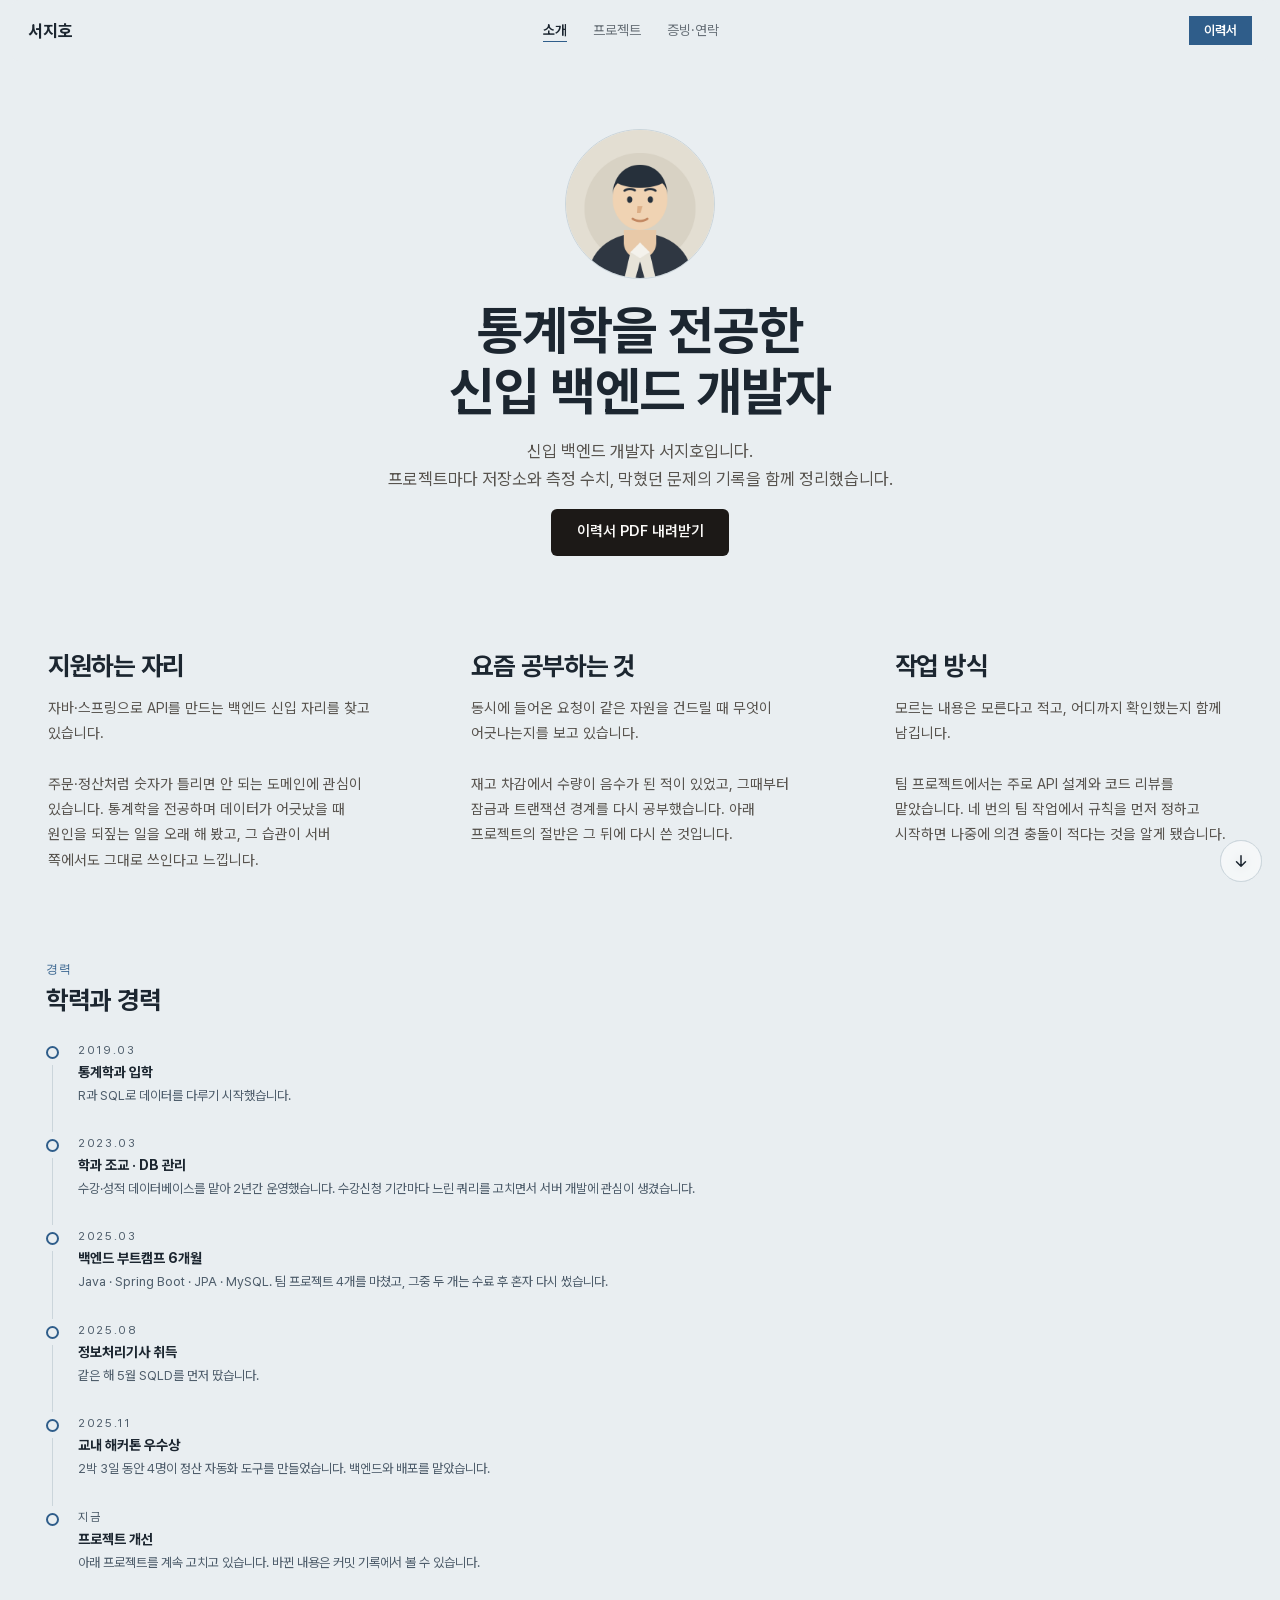
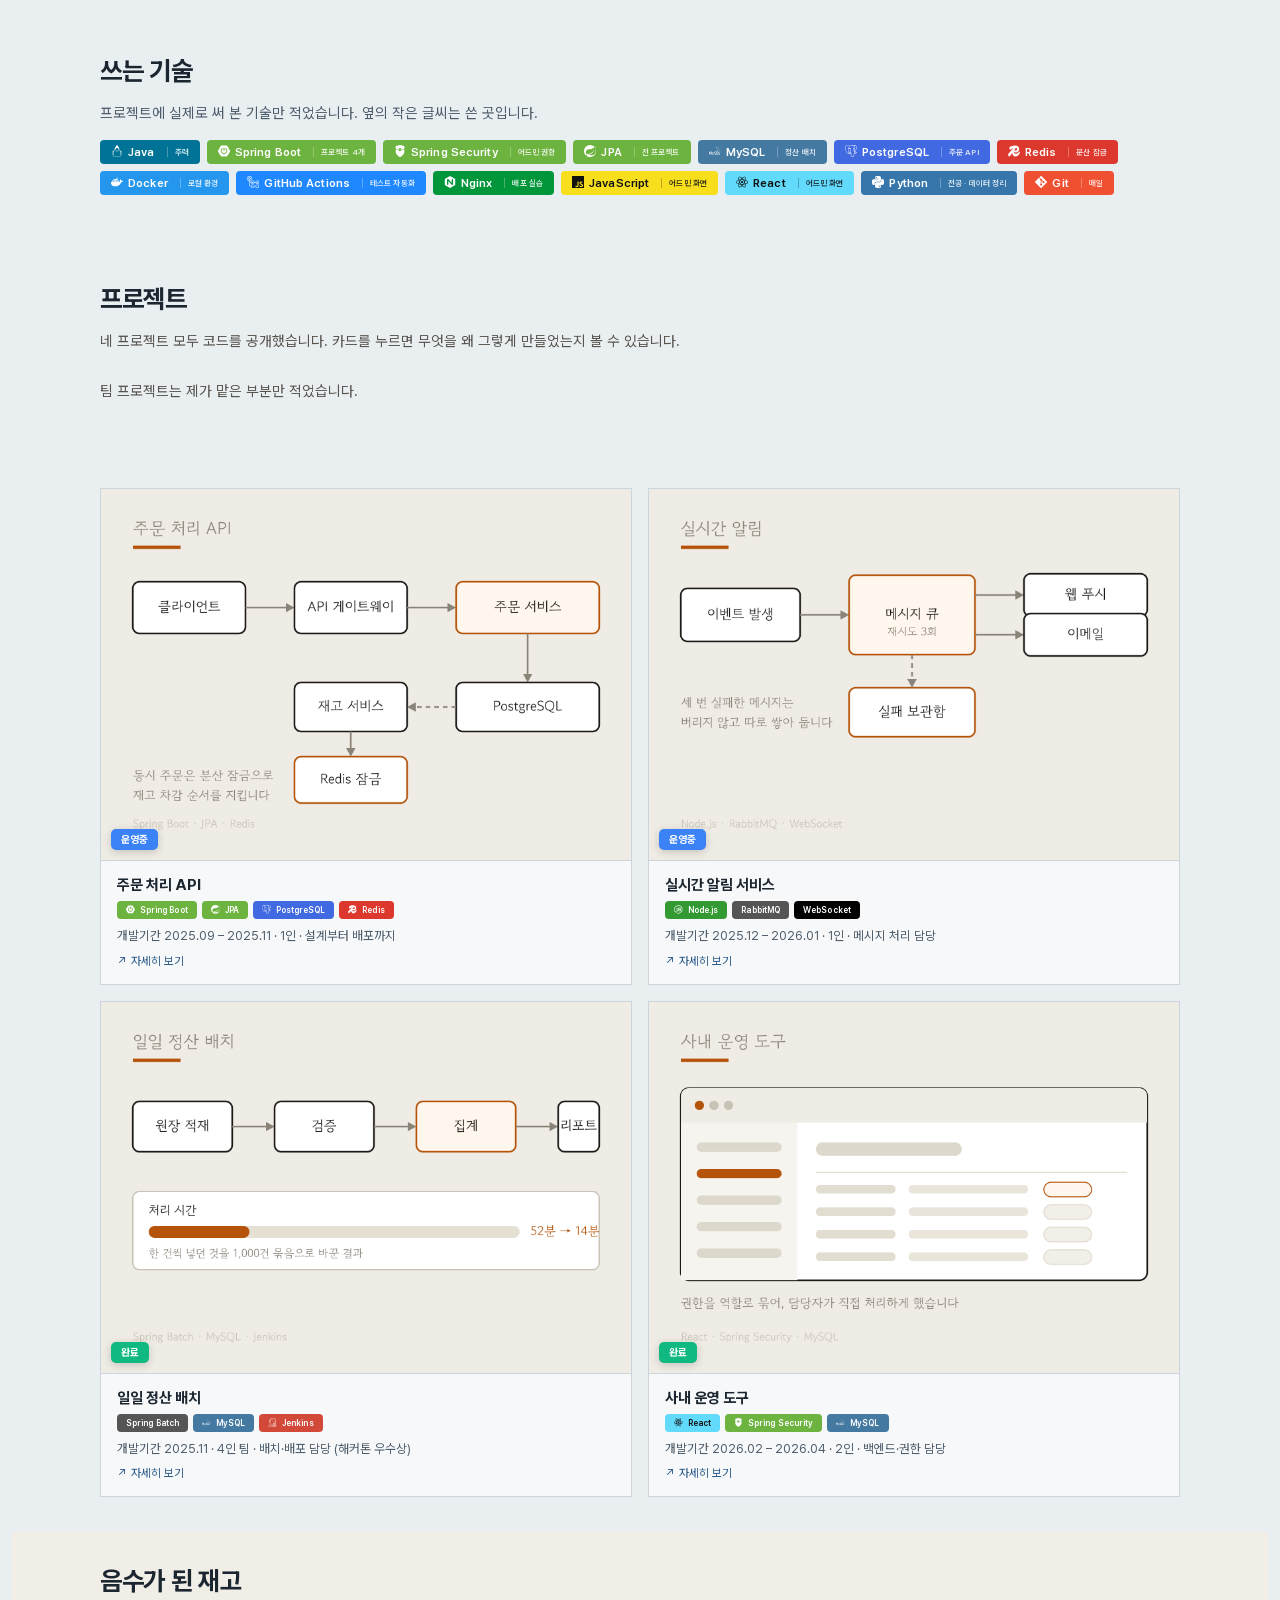
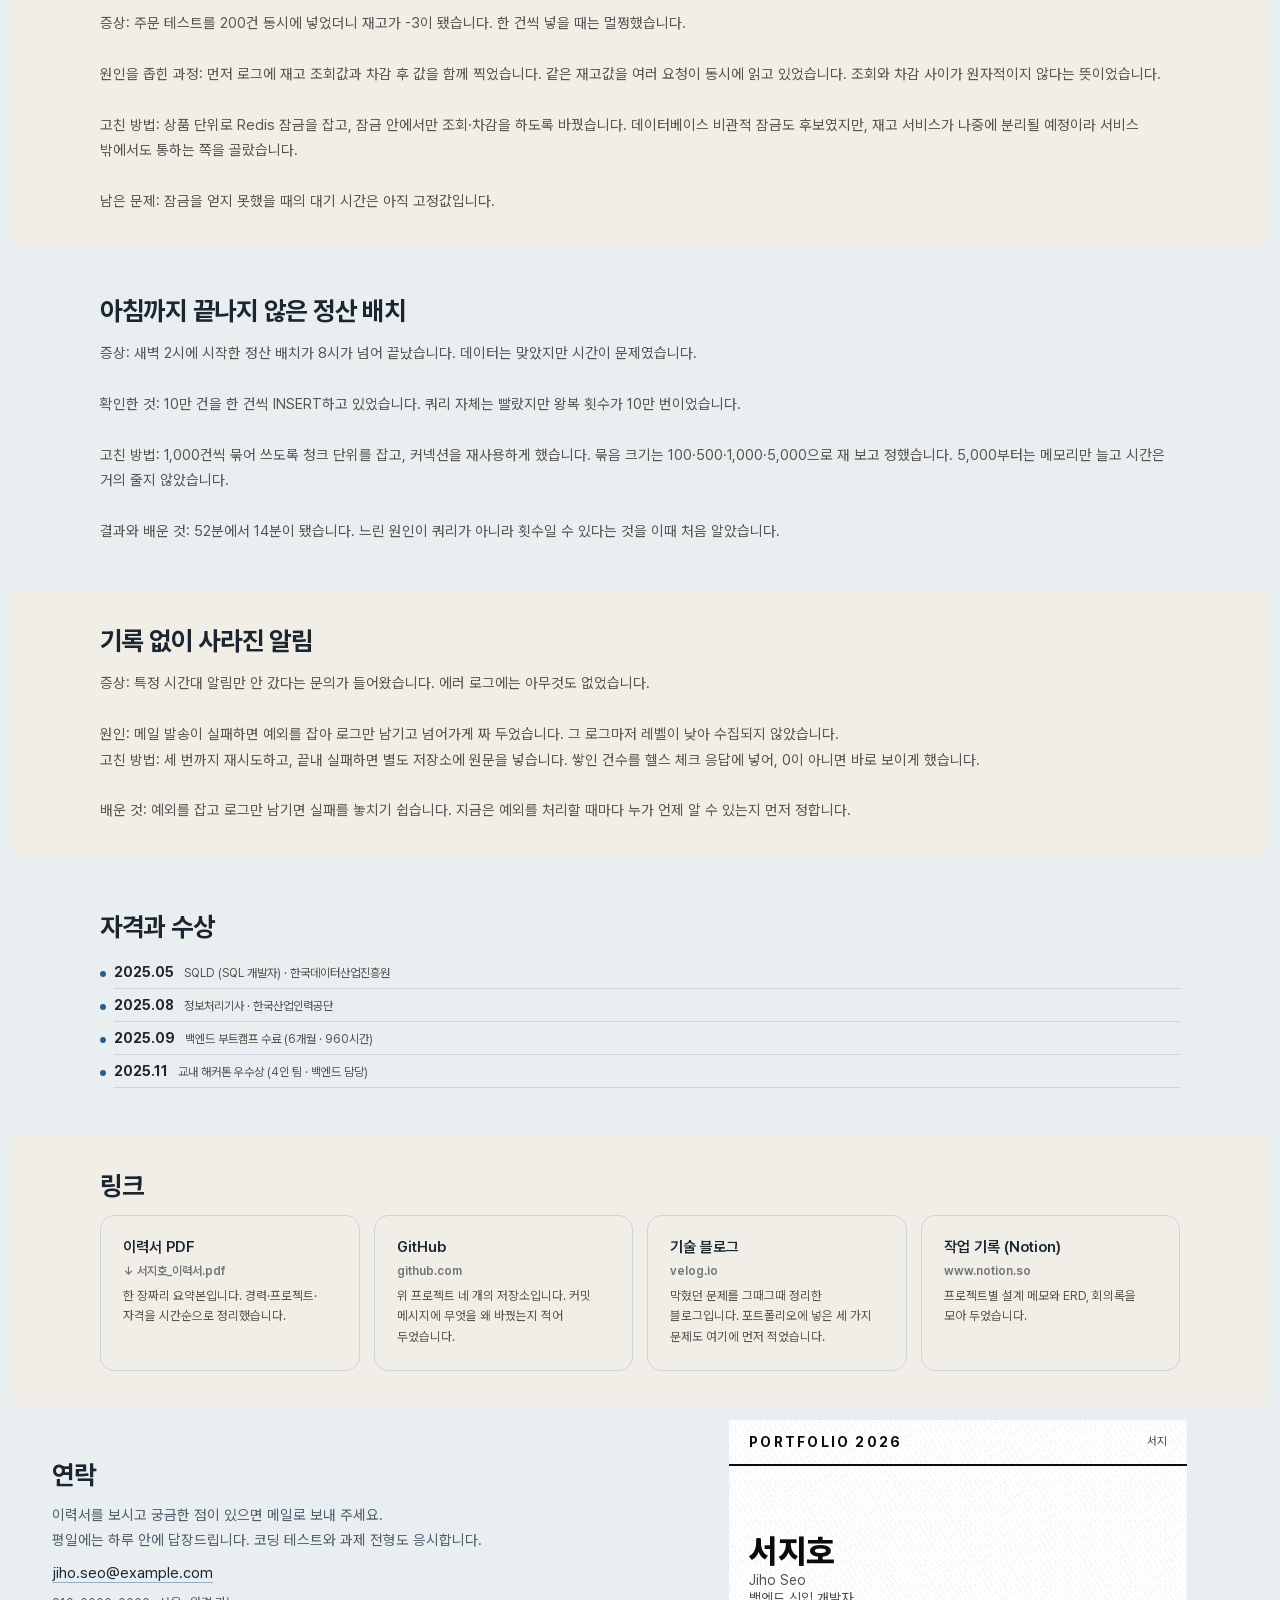
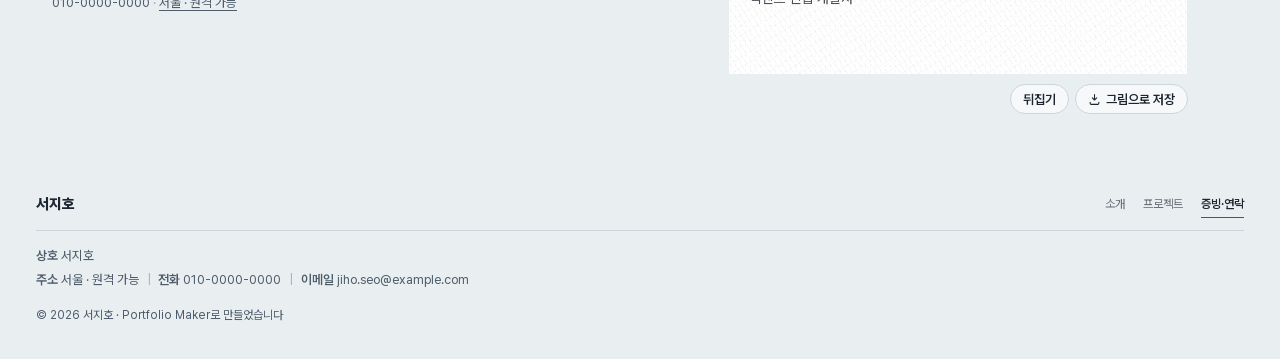
==== commit 4aa5077b: "포메 에디터로 디자인과 문구 다시 작업 포메에서 기존 작업 파일을 불러와 디자인(색 테마·글꼴·움직임·여백)과 문구를 고친 뒤 포메로 다시 내보낸 결과입니다.  Co-Authore" ====
--- a/index.html
+++ b/index.html
@@ -10,11 +10,13 @@
   <meta property="og:description" content="증빙할 수 있는 것만 적었습니다. 프로젝트 4개, 막혔던 지점 3개, 자격증과 수료 이력까지 신입 백엔드 개발자 서지호의 포트폴리오입니다." />
   <meta name="twitter:card" content="summary" />
   <link rel="icon" href="data:image/svg+xml,%3Csvg%20xmlns%3D%22http%3A%2F%2Fwww.w3.org%2F2000%2Fsvg%22%20viewBox%3D%220%200%2064%2064%22%3E%3Crect%20width%3D%2264%22%20height%3D%2264%22%20rx%3D%2214%22%20fill%3D%22%23b45309%22%2F%3E%3Ctext%20x%3D%2232%22%20y%3D%2234%22%20text-anchor%3D%22middle%22%20dominant-baseline%3D%22central%22%20font-family%3D%22system-ui%2Csans-serif%22%20font-size%3D%2240%22%20font-weight%3D%22700%22%20fill%3D%22%23fff%22%3E%EC%84%9C%3C%2Ftext%3E%3C%2Fsvg%3E" />
+  <script type="application/ld+json">{"@context":"https://schema.org","@type":"LocalBusiness","name":"서지호 — 백엔드 신입 개발자 포트폴리오","description":"증빙할 수 있는 것만 적었습니다. 프로젝트 4개, 막혔던 지점 3개, 자격증과 수료 이력까지 신입 백엔드 개발자 서지호의 포트폴리오입니다.","telephone":"010-0000-0000","address":{"@type":"PostalAddress","streetAddress":"서울 · 원격 가능","addressCountry":"KR"}}</script>
   <link rel="stylesheet" href="./assets/site.css" />
-  <style>html{scroll-behavior:smooth}.wf-pg{display:block}html,body{background:#f7f6f3}.wf-headbar{position:sticky;top:0;z-index:60;min-height:0!important;padding-top:0!important;padding-bottom:0!important}.wf-headbar .wf__region{position:static!important;align-self:stretch!important;width:100%}.wf-headbar--side{position:fixed;top:10px;bottom:10px;left:12px;width:240px;padding:0!important;overflow:auto}.wf-headbar--side .wf__region{height:100%}.wf-pg{scroll-margin-top:70px}</style>
+  <style>@view-transition { navigation: auto; }</style>
+  <style>html{scroll-behavior:smooth}.wf-pg{display:block}html,body{background:#e9eef1}.wf-headbar{position:sticky;top:0;z-index:60;min-height:0!important;padding-top:0!important;padding-bottom:0!important}.wf-headbar--still{position:static}.wf-footbar{min-height:0!important;padding-top:0!important}.wf-headbar .wf__region{position:static!important;align-self:stretch!important;width:100%}.wf-headbar--side{position:fixed;top:10px;bottom:10px;left:12px;width:240px;padding:0!important;overflow:auto}.wf-headbar--side .wf__region{height:100%}@media (max-width:760px){.wf-headbar--side{position:static;top:auto;bottom:auto;left:auto;width:auto;overflow:visible;margin:10px 12px 0}.wf-headbar--side .wf__region{height:auto}}.wf-pg{scroll-margin-top:70px}</style>
 </head>
 <body>
-  <div class="wf-page wf-headbar" style="font-family:'Manrope', -apple-system, 'Segoe UI', 'Malgun Gothic', 'Apple SD Gothic Neo', 'Noto Sans KR', system-ui, sans-serif;background:#f7f6f3;--wf-bg:#f7f6f3;--wf-text:#1c1917;color:#1c1917;--wf-surface:#ffffff;--wf-line:#e0ddd6;--wf-muted:#57534e;--wf-accent:#1c1917;--wf-max:1080px;padding:10px 12px;--fx-dot-color:#a8a29e;--fx-star-color:#57534e;--fx-char-color:#1c1917;--enter-at:2%;gap:14px"><header class="wf__region is-sticky has-divider" data-enter="up" style="grid-column:1 / -1;grid-row:1;min-height:0px;border-radius:6px;border-width:1px;border-color:var(--wf-line, currentColor);padding:min(16px, 6vw)">
+  <div class="wf-page wf-headbar" style="font-family:'Pretendard', -apple-system, 'Segoe UI', 'Malgun Gothic', 'Apple SD Gothic Neo', 'Noto Sans KR', system-ui, sans-serif;background:#e9eef1;--wf-bg:#e9eef1;--wf-text:#1c2630;color:#1c2630;--wf-surface:#f6f8f9;--wf-line:#cbd5db;--wf-muted:#4e5d6b;--wf-accent:#2f5d8a;--wf-max:1080px;padding:10px 12px;--fx-dot-color:#9fb2bf;--fx-star-color:#4e5d6b;--fx-char-color:#1c2630;--enter-at:2%;gap:14px"><header class="wf__region is-sticky has-divider" data-enter="up" style="grid-column:1 / -1;grid-row:1;min-height:0px;border-radius:6px;border-width:0px;padding:min(16px, 6vw)">
       <div class="wf-bar" style="justify-content:space-between">
         <span class="wf-bar__logo">서지호</span>
         <nav class="wf-nav">
@@ -27,19 +29,19 @@
       </div>
     </header></div>
   <section class="wf-pg" id="pg-0">
-  <div class="wf-page wf-enter wf-enter--up" style="font-family:'Manrope', -apple-system, 'Segoe UI', 'Malgun Gothic', 'Apple SD Gothic Neo', 'Noto Sans KR', system-ui, sans-serif;background:#f7f6f3;--wf-bg:#f7f6f3;--wf-text:#1c1917;color:#1c1917;--wf-surface:#ffffff;--wf-line:#e0ddd6;--wf-muted:#57534e;--wf-accent:#1c1917;--wf-max:1080px;padding:10px 12px;--fx-dot-color:#a8a29e;--fx-star-color:#57534e;--fx-char-color:#1c1917;--enter-at:2%;gap:14px">
+  <div class="wf-page wf-enter wf-enter--up wf-ix" style="font-family:'Pretendard', -apple-system, 'Segoe UI', 'Malgun Gothic', 'Apple SD Gothic Neo', 'Noto Sans KR', system-ui, sans-serif;background:#e9eef1;--wf-bg:#e9eef1;--wf-text:#1c2630;color:#1c2630;--wf-surface:#f6f8f9;--wf-line:#cbd5db;--wf-muted:#4e5d6b;--wf-accent:#2f5d8a;--wf-max:1080px;padding:10px 12px;--fx-dot-color:#9fb2bf;--fx-star-color:#4e5d6b;--fx-char-color:#1c2630;--enter-at:2%;gap:14px">
     <span class="wf-progress" aria-hidden="true"></span>
     <div class="wf" style="grid-template-columns:repeat(3, minmax(0, 1fr));grid-template-rows:auto auto auto auto;gap:14px">
     
-    <section class="wf__region" data-enter="up" style="grid-column:1 / -1;grid-row:2;min-height:420px;border-radius:6px;border-width:0px;border-color:var(--wf-line, currentColor);padding:min(44px, 6vw);line-height:1.6;--wf-muted:#57534e">
+    <section class="wf__region" data-enter="up" style="grid-column:1 / -1;grid-row:2;min-height:420px;border-radius:6px;border-width:0px;padding:min(44px, 6vw);line-height:1.6;--wf-muted:#57534e">
       <div class="wf-hero" style="align-items:center;text-align:center">
-        <img class="wf-hero__photo is-round" src="./assets/images/imgp14avatar.png" alt="서지호 프로필 사진" loading="lazy" style="object-fit:cover;width:150px;height:150px" />
-        <h1 class="wf-hero__title" style="font-size:clamp(1.9em, 8.5vw, calc(1.1 * 3.2em))">통계를 세던 사람이<br />서버를 세우고 있습니다</h1>
-        <p class="wf-hero__sub" style="color:#57534e">신입 백엔드 개발자 서지호입니다.<br />주장마다 근거를 하나씩 붙여 두었습니다 — 저장소, 수치, 그리고 막혔던 기록까지.</p>
+        <img class="wf-hero__photo is-round" src="./assets/images/imgp14avatar.png" alt="서지호 프로필 사진" loading="eager" fetchpriority="high" decoding="async" style="object-fit:cover;width:150px;height:150px" />
+        <h1 class="wf-hero__title" style="font-size:clamp(1.9em, 8.5vw, calc(1.1 * 3.2em))">통계학을 전공한<br />신입 백엔드 개발자</h1>
+        <p class="wf-hero__sub" style="color:#57534e">신입 백엔드 개발자 서지호입니다.<br />프로젝트마다 저장소와 측정 수치, 막혔던 문제의 기록을 함께 정리했습니다.</p>
         <a class="wf-btn" style="--wf-accent:#1c1917;color:#faf9f7;border-radius:6px;font-size:0.980em;padding:0.79em 1.71em" href="./assets/files/서지호_이력서.pdf" download="서지호_이력서.pdf">이력서 PDF 내려받기</a>
       </div>
     </section>
-    <section class="wf__region" id="지원하는-자리" data-enter="left" style="grid-column:1;grid-row:3;min-height:300px;border-radius:6px;border-width:1px;border-color:var(--wf-line, currentColor);padding:min(36px, 6vw);--wf-muted:#57534e" data-fx="reveal" data-fx-preset="rise" data-fx-duration="620" data-fx-distance="20">
+    <section class="wf__region" id="지원하는-자리" data-enter="left" style="grid-column:1;grid-row:3;min-height:300px;border-radius:6px;border-width:0px;padding:min(36px, 6vw);--wf-muted:#57534e" data-fx="reveal" data-fx-preset="rise" data-fx-duration="620" data-fx-distance="20">
       <div class="wf-sec" style="align-items:flex-start">
         <h2 class="wf-sec__title">지원하는 자리</h2>
         <div class="wf-sec__cols" style="grid-template-columns:repeat(1, minmax(0, 1fr))">
@@ -48,43 +50,43 @@
         
       </div>
     </section>
-    <section class="wf__region" id="요즘-파고드는-것" data-enter="up" style="grid-column:2;grid-row:3;min-height:300px;border-radius:6px;border-width:1px;border-color:var(--wf-line, currentColor);padding:min(36px, 6vw);--wf-muted:#57534e" data-fx="reveal" data-fx-preset="rise" data-fx-duration="620" data-fx-distance="20" data-fx-delay="80">
-      <div class="wf-sec" style="align-items:flex-start">
-        <h2 class="wf-sec__title">요즘 파고드는 것</h2>
+    <section class="wf__region" id="요즘-공부하는-것" data-enter="up" style="grid-column:2;grid-row:3;min-height:300px;border-radius:6px;border-width:0px;padding:min(36px, 6vw);--wf-muted:#57534e" data-fx="reveal" data-fx-preset="rise" data-fx-duration="620" data-fx-distance="20" data-fx-delay="80">
+      <div class="wf-sec" style="align-items:flex-start">
+        <h2 class="wf-sec__title">요즘 공부하는 것</h2>
         <div class="wf-sec__cols" style="grid-template-columns:repeat(1, minmax(0, 1fr))">
           <p class="wf-sec__body">동시에 들어온 요청이 같은 자원을 건드릴 때 무엇이 어긋나는지를 보고 있습니다.<br /><br />재고 차감에서 수량이 음수가 된 적이 있었고, 그때부터 잠금과 트랜잭션 경계를 다시 공부했습니다. 아래 프로젝트의 절반은 그 뒤에 다시 쓴 것입니다.</p>
         </div>
         
       </div>
     </section>
-    <section class="wf__region" id="일하는-방식" data-enter="right" style="grid-column:3;grid-row:3;min-height:300px;border-radius:6px;border-width:1px;border-color:var(--wf-line, currentColor);padding:min(36px, 6vw);--wf-muted:#57534e" data-fx="reveal" data-fx-preset="rise" data-fx-duration="620" data-fx-distance="20" data-fx-delay="160">
-      <div class="wf-sec" style="align-items:flex-start">
-        <h2 class="wf-sec__title">일하는 방식</h2>
-        <div class="wf-sec__cols" style="grid-template-columns:repeat(1, minmax(0, 1fr))">
-          <p class="wf-sec__body">모르는 것은 모른다고 적어 둡니다. 대신 어디까지 확인했는지를 함께 남깁니다.<br /><br />팀 프로젝트에서는 주로 API 설계와 리뷰를 맡았습니다. 규칙을 먼저 정하고 시작하는 편이 나중에 덜 다툰다는 것을 네 번의 팀 작업에서 배웠습니다.</p>
-        </div>
-        
-      </div>
-    </section>
-    <section class="wf__region" data-enter="up" style="grid-column:1 / -1;grid-row:4;min-height:0px;border-radius:6px;border-width:1px;border-color:var(--wf-line, currentColor);padding:min(34px, 6vw)" data-fx="reveal" data-fx-preset="rise" data-fx-duration="700" data-fx-distance="24">
+    <section class="wf__region" id="작업-방식" data-enter="right" style="grid-column:3;grid-row:3;min-height:300px;border-radius:6px;border-width:0px;padding:min(36px, 6vw);--wf-muted:#57534e" data-fx="reveal" data-fx-preset="rise" data-fx-duration="620" data-fx-distance="20" data-fx-delay="160">
+      <div class="wf-sec" style="align-items:flex-start">
+        <h2 class="wf-sec__title">작업 방식</h2>
+        <div class="wf-sec__cols" style="grid-template-columns:repeat(1, minmax(0, 1fr))">
+          <p class="wf-sec__body">모르는 내용은 모른다고 적고, 어디까지 확인했는지 함께 남깁니다.<br /><br />팀 프로젝트에서는 주로 API 설계와 코드 리뷰를 맡았습니다. 네 번의 팀 작업에서 규칙을 먼저 정하고 시작하면 나중에 의견 충돌이 적다는 것을 알게 됐습니다.</p>
+        </div>
+        
+      </div>
+    </section>
+    <section class="wf__region" id="학력과-경력" data-enter="up" style="grid-column:1 / -1;grid-row:4;min-height:0px;border-radius:6px;border-width:0px;padding:min(34px, 6vw)" data-fx="reveal" data-fx-preset="rise" data-fx-duration="700" data-fx-distance="24">
       <div class="wf-tl">
-        <span class="wf-tl__eyebrow">RECORD</span>
-        <h2 class="wf-tl__title">지나온 순서</h2>
+        <span class="wf-tl__eyebrow">경력</span>
+        <h2 class="wf-tl__title">학력과 경력</h2>
         <ol class="wf-tl__list"><li class="wf-tl__item"><span class="wf-tl__label">2019.03</span><b class="wf-tl__head">통계학과 입학</b><p class="wf-tl__desc">R과 SQL로 데이터를 다루기 시작했습니다.</p></li>
-        <li class="wf-tl__item"><span class="wf-tl__label">2023.03</span><b class="wf-tl__head">학과 조교 · DB 관리</b><p class="wf-tl__desc">수강·성적 데이터베이스를 맡아 2년간 운영했습니다. 쿼리가 느려 수강신청일마다 밤을 새운 것이 서버에 관심을 갖게 된 계기였습니다.</p></li>
+        <li class="wf-tl__item"><span class="wf-tl__label">2023.03</span><b class="wf-tl__head">학과 조교 · DB 관리</b><p class="wf-tl__desc">수강·성적 데이터베이스를 맡아 2년간 운영했습니다. 수강신청 기간마다 느린 쿼리를 고치면서 서버 개발에 관심이 생겼습니다.</p></li>
         <li class="wf-tl__item"><span class="wf-tl__label">2025.03</span><b class="wf-tl__head">백엔드 부트캠프 6개월</b><p class="wf-tl__desc">Java · Spring Boot · JPA · MySQL. 팀 프로젝트 4개를 마쳤고, 그중 두 개는 수료 후 혼자 다시 썼습니다.</p></li>
         <li class="wf-tl__item"><span class="wf-tl__label">2025.08</span><b class="wf-tl__head">정보처리기사 취득</b><p class="wf-tl__desc">같은 해 5월 SQLD를 먼저 땄습니다.</p></li>
         <li class="wf-tl__item"><span class="wf-tl__label">2025.11</span><b class="wf-tl__head">교내 해커톤 우수상</b><p class="wf-tl__desc">2박 3일 동안 4명이 정산 자동화 도구를 만들었습니다. 백엔드와 배포를 맡았습니다.</p></li>
-        <li class="wf-tl__item"><span class="wf-tl__label">지금</span><b class="wf-tl__head">매일 하나씩 고치는 중</b><p class="wf-tl__desc">아래 프로젝트를 계속 손보고 있습니다. 커밋 기록이 곧 근거입니다.</p></li></ol>
+        <li class="wf-tl__item"><span class="wf-tl__label">지금</span><b class="wf-tl__head">프로젝트 개선</b><p class="wf-tl__desc">아래 프로젝트를 계속 고치고 있습니다. 바뀐 내용은 커밋 기록에서 볼 수 있습니다.</p></li></ol>
       </div>
     </section>
     </div>
     <div class="wf wf--row" style="grid-template-columns:repeat(1, minmax(0, 1fr));gap:14px">
-      <section class="wf__region" id="쓸-줄-아는-것" data-enter="up" style="min-height:0px;border-radius:6px;border-width:1px;border-color:var(--wf-line, currentColor);padding:min(34px, 6vw)" data-fx="reveal" data-fx-preset="rise" data-fx-duration="700" data-fx-distance="24">
-      <div class="wf-sec" style="align-items:flex-start">
-        <h2 class="wf-sec__title">쓸 줄 아는 것</h2>
-        <div class="wf-sec__cols" style="grid-template-columns:repeat(1, minmax(0, 1fr))">
-          <p class="wf-sec__body">실제로 프로젝트에 넣어 돌려 본 것만 적었습니다. 옆의 작은 글씨는 어디에 썼는지입니다.</p>
+      <section class="wf__region" id="쓰는-기술" data-enter="up" style="min-height:0px;border-radius:6px;border-width:0px;padding:min(34px, 6vw)" data-fx="reveal" data-fx-preset="rise" data-fx-duration="700" data-fx-distance="24">
+      <div class="wf-sec" style="align-items:flex-start">
+        <h2 class="wf-sec__title">쓰는 기술</h2>
+        <div class="wf-sec__cols" style="grid-template-columns:repeat(1, minmax(0, 1fr))">
+          <p class="wf-sec__body">프로젝트에 실제로 써 본 기술만 적었습니다. 옆의 작은 글씨는 쓴 곳입니다.</p>
         </div>
         <div class="wf-tags wf-tags--badges"><span class="wf-tag wf-tag--badge" style="--bdg-bg:#007396;--bdg-fg:#ffffff"><svg class="wf-tag__logo" viewBox="0 0 24 24" aria-hidden="true"><path d="M11.915 0 11.7.215C9.515 2.4 7.47 6.39 6.046 10.483c-1.064 1.024-3.633 2.81-3.711 3.551-.093.87 1.746 2.611 1.55 3.235-.198.625-1.304 1.408-1.014 1.939.1.188.823.011 1.277-.491a13.389 13.389 0 0 0-.017 2.14c.076.906.27 1.668.643 2.232.372.563.956.911 1.667.911.397 0 .727-.114 1.024-.264.298-.149.571-.33.91-.5.68-.34 1.634-.666 3.53-.604 1.903.062 2.872.39 3.559.704.687.314 1.15.664 1.925.664.767 0 1.395-.336 1.807-.9.412-.563.631-1.33.72-2.24.06-.623.055-1.32 0-2.066.454.45 1.117.604 1.213.424.29-.53-.816-1.314-1.013-1.937-.198-.624 1.642-2.366 1.549-3.236-.08-.748-2.707-2.568-3.748-3.586C16.428 6.374 14.308 2.394 12.13.215zm.175 6.038a2.95 2.95 0 0 1 2.943 2.942 2.95 2.95 0 0 1-2.943 2.943A2.95 2.95 0 0 1 9.148 8.98a2.95 2.95 0 0 1 2.942-2.942zM8.685 7.983a3.515 3.515 0 0 0-.145.997c0 1.951 1.6 3.55 3.55 3.55 1.95 0 3.55-1.598 3.55-3.55 0-.329-.046-.648-.132-.951.334.095.64.208.915.336a42.699 42.699 0 0 1 2.042 5.829c.678 2.545 1.01 4.92.846 6.607-.082.844-.29 1.51-.606 1.94-.315.431-.713.651-1.315.651-.593 0-.932-.27-1.673-.61-.741-.338-1.825-.694-3.792-.758-1.974-.064-3.073.293-3.821.669-.375.188-.659.373-.911.5s-.466.2-.752.2c-.53 0-.876-.209-1.16-.64-.285-.43-.474-1.101-.545-1.948-.141-1.693.176-4.069.823-6.614a43.155 43.155 0 0 1 1.934-5.783c.348-.167.749-.31 1.192-.425zm-3.382 4.362a.216.216 0 0 1 .13.031c-.166.56-.323 1.116-.463 1.665a33.849 33.849 0 0 0-.547 2.555 3.9 3.9 0 0 0-.2-.39c-.58-1.012-.914-1.642-1.16-2.08.315-.24 1.679-1.755 2.24-1.781zm13.394.01c.562.027 1.926 1.543 2.24 1.783-.246.438-.58 1.068-1.16 2.08a4.428 4.428 0 0 0-.163.309 32.354 32.354 0 0 0-.562-2.49 40.579 40.579 0 0 0-.482-1.652.216.216 0 0 1 .127-.03z" fill="currentColor"/></svg>Java<em>주력</em></span><span class="wf-tag wf-tag--badge" style="--bdg-bg:#6DB33F;--bdg-fg:#ffffff"><svg class="wf-tag__logo" viewBox="0 0 24 24" aria-hidden="true"><path d="m23.693 10.7058-4.73-8.1844c-.4094-.7106-1.4166-1.2942-2.2402-1.2942H7.2725c-.819 0-1.8308.5836-2.2402 1.2942L.307 10.7058c-.4095.7106-.4095 1.873 0 2.5837l4.7252 8.189c.4094.7107 1.4166 1.2943 2.2402 1.2943h9.455c.819 0 1.826-.5836 2.2402-1.2942l4.7252-8.189c.4095-.7107.4095-1.8732 0-2.5838zM10.9763 5.7547c0-.5365.4377-.9742.9742-.9742s.9742.4377.9742.9742v5.8217c0 .5366-.4377.9742-.9742.9742s-.9742-.4376-.9742-.9742zm.9742 12.4294c-3.6427 0-6.6077-2.965-6.6077-6.6077.0047-2.0896.993-4.0521 2.6685-5.304a.8657.8657 0 0 1 1.2142.1788.8657.8657 0 0 1-.1788 1.2143c-2.1602 1.6048-2.612 4.6592-1.0072 6.8194 1.6049 2.1603 4.6593 2.612 6.8195 1.0072 1.2378-.9177 1.9673-2.372 1.9673-3.9157a4.8972 4.8972 0 0 0-1.9861-3.925c-.386-.2824-.466-.8284-.1836-1.2143.2824-.386.8283-.466 1.2143-.1835 1.6895 1.2471 2.6826 3.2238 2.6873 5.3228 0 3.6474-2.965 6.6077-6.6077 6.6077z" fill="currentColor"/></svg>Spring Boot<em>프로젝트 4개</em></span><span class="wf-tag wf-tag--badge" style="--bdg-bg:#6DB33F;--bdg-fg:#ffffff"><svg class="wf-tag__logo" viewBox="0 0 24 24" aria-hidden="true"><path d="M20.59 2.066 11.993 0 3.41 2.066v6.612h4.557a3.804 3.804 0 0 0 0 .954H3.41v3.106C3.41 19.867 11.994 24 11.994 24s8.582-4.133 8.582-11.258V9.635h-4.545a3.616 3.616 0 0 0 0-.954h4.558zM12 12.262h-.006a3.109 3.109 0 1 1 .006 0zm-.006-4.579a.804.804 0 0 0-.37 1.52v.208l.238.237v.159l.159.159v.159l-.14.14.15.246v.159l-.16.189.223.222.246-.246V9.218a.804.804 0 0 0-.346-1.535zm0 .836a.299.299 0 1 1 .298-.299.299.299 0 0 1-.298.3z" fill="currentColor"/></svg>Spring Security<em>어드민 권한</em></span><span class="wf-tag wf-tag--badge" style="--bdg-bg:#6DB33F;--bdg-fg:#ffffff"><svg class="wf-tag__logo" viewBox="0 0 24 24" aria-hidden="true"><path d="M21.8537 1.4158a10.4504 10.4504 0 0 1-1.284 2.2471A11.9666 11.9666 0 1 0 3.8518 20.7757l.4445.3951a11.9543 11.9543 0 0 0 19.6316-8.2971c.3457-3.0126-.568-6.8649-2.0743-11.458zM5.5805 20.8745a1.0174 1.0174 0 1 1-.1482-1.4323 1.0396 1.0396 0 0 1 .1482 1.4323zm16.1991-3.5806c-2.9385 3.9263-9.2601 2.5928-13.2852 2.7904 0 0-.7161.0494-1.4323.1481 0 0 .2717-.1234.6174-.2469 2.8398-.9877 4.1732-1.1853 5.9018-2.0743 3.2349-1.6545 6.4698-5.2844 7.1118-9.0379-1.2347 3.6053-4.9881 6.7167-8.3959 7.9761-2.3459.8643-6.5685 1.7039-6.5685 1.7039l-.1729-.0988c-2.8645-1.4076-2.9632-7.6304 2.2718-9.6306 2.2966-.889 4.4696-.395 6.9637-.9877 2.6422-.6174 5.7043-2.5929 6.939-5.1857 1.3828 4.1732 3.062 10.643.0493 14.6434z" fill="currentColor"/></svg>JPA<em>전 프로젝트</em></span><span class="wf-tag wf-tag--badge" style="--bdg-bg:#4479A1;--bdg-fg:#ffffff"><svg class="wf-tag__logo" viewBox="0 0 24 24" aria-hidden="true"><path d="M16.405 5.501c-.115 0-.193.014-.274.033v.013h.014c.054.104.146.18.214.273.054.107.1.214.154.32l.014-.015c.094-.066.14-.172.14-.333-.04-.047-.046-.094-.08-.14-.04-.067-.126-.1-.18-.153zM5.77 18.695h-.927a50.854 50.854 0 00-.27-4.41h-.008l-1.41 4.41H2.45l-1.4-4.41h-.01a72.892 72.892 0 00-.195 4.41H0c.055-1.966.192-3.81.41-5.53h1.15l1.335 4.064h.008l1.347-4.064h1.095c.242 2.015.384 3.86.428 5.53zm4.017-4.08c-.378 2.045-.876 3.533-1.492 4.46-.482.716-1.01 1.073-1.583 1.073-.153 0-.34-.046-.566-.138v-.494c.11.017.24.026.386.026.268 0 .483-.075.647-.222.197-.18.295-.382.295-.605 0-.155-.077-.47-.23-.944L6.23 14.615h.91l.727 2.36c.164.536.233.91.205 1.123.4-1.064.678-2.227.835-3.483zm12.325 4.08h-2.63v-5.53h.885v4.85h1.745zm-3.32.135l-1.016-.5c.09-.076.177-.158.255-.25.433-.506.648-1.258.648-2.253 0-1.83-.718-2.746-2.155-2.746-.704 0-1.254.232-1.65.697-.43.508-.646 1.256-.646 2.245 0 .972.19 1.686.574 2.14.35.41.877.615 1.583.615.264 0 .506-.033.725-.098l1.325.772.36-.622zM15.5 17.588c-.225-.36-.337-.94-.337-1.736 0-1.393.424-2.09 1.27-2.09.443 0 .77.167.977.5.224.362.336.936.336 1.723 0 1.404-.424 2.108-1.27 2.108-.445 0-.77-.167-.978-.5zm-1.658-.425c0 .47-.172.856-.516 1.156-.344.3-.803.45-1.384.45-.543 0-1.064-.172-1.573-.515l.237-.476c.438.22.833.328 1.19.328.332 0 .593-.073.783-.22a.754.754 0 00.3-.615c0-.33-.23-.61-.648-.845-.388-.213-1.163-.657-1.163-.657-.422-.307-.632-.636-.632-1.177 0-.45.157-.81.47-1.085.315-.278.72-.415 1.22-.415.512 0 .98.136 1.4.41l-.213.476a2.726 2.726 0 00-1.064-.23c-.283 0-.502.068-.654.206a.685.685 0 00-.248.524c0 .328.234.61.666.85.393.215 1.187.67 1.187.67.433.305.648.63.648 1.168zm9.382-5.852c-.535-.014-.95.04-1.297.188-.1.04-.26.04-.274.167.055.053.063.14.11.214.08.134.218.313.346.407.14.11.28.216.427.31.26.16.555.255.81.416.145.094.293.213.44.313.073.05.12.14.214.172v-.02c-.046-.06-.06-.147-.105-.214-.067-.067-.134-.127-.2-.193a3.223 3.223 0 00-.695-.675c-.214-.146-.682-.35-.77-.595l-.013-.014c.146-.013.32-.066.46-.106.227-.06.435-.047.67-.106.106-.027.213-.06.32-.094v-.06c-.12-.12-.21-.283-.334-.395a8.867 8.867 0 00-1.104-.823c-.21-.134-.476-.22-.697-.334-.08-.04-.214-.06-.26-.127-.12-.146-.19-.34-.275-.514a17.69 17.69 0 01-.547-1.163c-.12-.262-.193-.523-.34-.763-.69-1.137-1.437-1.826-2.586-2.5-.247-.14-.543-.2-.856-.274-.167-.008-.334-.02-.5-.027-.11-.047-.216-.174-.31-.235-.38-.24-1.364-.76-1.644-.072-.18.434.267.862.422 1.082.115.153.26.328.34.5.047.116.06.235.107.356.106.294.207.622.347.897.073.14.153.287.247.413.054.073.146.107.167.227-.094.136-.1.334-.154.5-.24.757-.146 1.693.194 2.25.107.166.362.534.703.393.3-.12.234-.5.32-.835.02-.08.007-.133.048-.187v.015c.094.188.188.367.274.555.206.328.566.668.867.895.16.12.287.328.487.402v-.02h-.015c-.043-.058-.1-.086-.154-.133a3.445 3.445 0 01-.35-.4 8.76 8.76 0 01-.747-1.218c-.11-.21-.202-.436-.29-.643-.04-.08-.04-.2-.107-.24-.1.146-.247.273-.32.453-.127.288-.14.642-.188 1.01-.027.007-.014 0-.027.014-.214-.052-.287-.274-.367-.46-.2-.475-.233-1.238-.06-1.785.047-.14.247-.582.167-.716-.042-.127-.174-.2-.247-.303a2.478 2.478 0 01-.24-.427c-.16-.374-.24-.788-.414-1.162-.08-.173-.22-.354-.334-.513-.127-.18-.267-.307-.368-.52-.033-.073-.08-.194-.027-.274.014-.054.042-.075.094-.09.088-.072.335.022.422.062.247.1.455.194.662.334.094.066.195.193.315.226h.14c.214.047.455.014.655.073.355.114.675.28.962.46a5.953 5.953 0 012.085 2.286c.08.154.115.295.188.455.14.33.313.663.455.982.14.315.275.636.476.897.1.14.502.213.682.286.133.06.34.115.46.188.23.14.454.3.67.454.11.076.443.243.463.378z" fill="currentColor"/></svg>MySQL<em>정산 배치</em></span><span class="wf-tag wf-tag--badge" style="--bdg-bg:#4169E1;--bdg-fg:#ffffff"><svg class="wf-tag__logo" viewBox="0 0 24 24" aria-hidden="true"><path d="M23.5594 14.7228a.5269.5269 0 0 0-.0563-.1191c-.139-.2632-.4768-.3418-1.0074-.2321-1.6533.3411-2.2935.1312-2.5256-.0191 1.342-2.0482 2.445-4.522 3.0411-6.8297.2714-1.0507.7982-3.5237.1222-4.7316a1.5641 1.5641 0 0 0-.1509-.235C21.6931.9086 19.8007.0248 17.5099.0005c-1.4947-.0158-2.7705.3461-3.1161.4794a9.449 9.449 0 0 0-.5159-.0816 8.044 8.044 0 0 0-1.3114-.1278c-1.1822-.0184-2.2038.2642-3.0498.8406-.8573-.3211-4.7888-1.645-7.2219.0788C.9359 2.1526.3086 3.8733.4302 6.3043c.0409.818.5069 3.334 1.2423 5.7436.4598 1.5065.9387 2.7019 1.4334 3.582.553.9942 1.1259 1.5933 1.7143 1.7895.4474.1491 1.1327.1441 1.8581-.7279.8012-.9635 1.5903-1.8258 1.9446-2.2069.4351.2355.9064.3625 1.39.3772a.0569.0569 0 0 0 .0004.0041 11.0312 11.0312 0 0 0-.2472.3054c-.3389.4302-.4094.5197-1.5002.7443-.3102.064-1.1344.2339-1.1464.8115-.0025.1224.0329.2309.0919.3268.2269.4231.9216.6097 1.015.6331 1.3345.3335 2.5044.092 3.3714-.6787-.017 2.231.0775 4.4174.3454 5.0874.2212.5529.7618 1.9045 2.4692 1.9043.2505 0 .5263-.0291.8296-.0941 1.7819-.3821 2.5557-1.1696 2.855-2.9059.1503-.8707.4016-2.8753.5388-4.1012.0169-.0703.0357-.1207.057-.1362.0007-.0005.0697-.0471.4272.0307a.3673.3673 0 0 0 .0443.0068l.2539.0223.0149.001c.8468.0384 1.9114-.1426 2.5312-.4308.6438-.2988 1.8057-1.0323 1.5951-1.6698zM2.371 11.8765c-.7435-2.4358-1.1779-4.8851-1.2123-5.5719-.1086-2.1714.4171-3.6829 1.5623-4.4927 1.8367-1.2986 4.8398-.5408 6.108-.13-.0032.0032-.0066.0061-.0098.0094-2.0238 2.044-1.9758 5.536-1.9708 5.7495-.0002.0823.0066.1989.0162.3593.0348.5873.0996 1.6804-.0735 2.9184-.1609 1.1504.1937 2.2764.9728 3.0892.0806.0841.1648.1631.2518.2374-.3468.3714-1.1004 1.1926-1.9025 2.1576-.5677.6825-.9597.5517-1.0886.5087-.3919-.1307-.813-.5871-1.2381-1.3223-.4796-.839-.9635-2.0317-1.4155-3.5126zm6.0072 5.0871c-.1711-.0428-.3271-.1132-.4322-.1772.0889-.0394.2374-.0902.4833-.1409 1.2833-.2641 1.4815-.4506 1.9143-1.0002.0992-.126.2116-.2687.3673-.4426a.3549.3549 0 0 0 .0737-.1298c.1708-.1513.2724-.1099.4369-.0417.156.0646.3078.26.3695.4752.0291.1016.0619.2945-.0452.4444-.9043 1.2658-2.2216 1.2494-3.1676 1.0128zm2.094-3.988-.0525.141c-.133.3566-.2567.6881-.3334 1.003-.6674-.0021-1.3168-.2872-1.8105-.8024-.6279-.6551-.9131-1.5664-.7825-2.5004.1828-1.3079.1153-2.4468.079-3.0586-.005-.0857-.0095-.1607-.0122-.2199.2957-.2621 1.6659-.9962 2.6429-.7724.4459.1022.7176.4057.8305.928.5846 2.7038.0774 3.8307-.3302 4.7363-.084.1866-.1633.3629-.2311.5454zm7.3637 4.5725c-.0169.1768-.0358.376-.0618.5959l-.146.4383a.3547.3547 0 0 0-.0182.1077c-.0059.4747-.054.6489-.115.8693-.0634.2292-.1353.4891-.1794 1.0575-.11 1.4143-.8782 2.2267-2.4172 2.5565-1.5155.3251-1.7843-.4968-2.0212-1.2217a6.5824 6.5824 0 0 0-.0769-.2266c-.2154-.5858-.1911-1.4119-.1574-2.5551.0165-.5612-.0249-1.9013-.3302-2.6462.0044-.2932.0106-.5909.019-.8918a.3529.3529 0 0 0-.0153-.1126 1.4927 1.4927 0 0 0-.0439-.208c-.1226-.4283-.4213-.7866-.7797-.9351-.1424-.059-.4038-.1672-.7178-.0869.067-.276.1831-.5875.309-.9249l.0529-.142c.0595-.16.134-.3257.213-.5012.4265-.9476 1.0106-2.2453.3766-5.1772-.2374-1.0981-1.0304-1.6343-2.2324-1.5098-.7207.0746-1.3799.3654-1.7088.5321a5.6716 5.6716 0 0 0-.1958.1041c.0918-1.1064.4386-3.1741 1.7357-4.4823a4.0306 4.0306 0 0 1 .3033-.276.3532.3532 0 0 0 .1447-.0644c.7524-.5706 1.6945-.8506 2.802-.8325.4091.0067.8017.0339 1.1742.081 1.939.3544 3.2439 1.4468 4.0359 2.3827.8143.9623 1.2552 1.9315 1.4312 2.4543-1.3232-.1346-2.2234.1268-2.6797.779-.9926 1.4189.543 4.1729 1.2811 5.4964.1353.2426.2522.4522.2889.5413.2403.5825.5515.9713.7787 1.2552.0696.087.1372.1714.1885.245-.4008.1155-1.1208.3825-1.0552 1.717-.0123.1563-.0423.4469-.0834.8148-.0461.2077-.0702.4603-.0994.7662zm.8905-1.6211c-.0405-.8316.2691-.9185.5967-1.0105a2.8566 2.8566 0 0 0 .135-.0406 1.202 1.202 0 0 0 .1342.103c.5703.3765 1.5823.4213 3.0068.1344-.2016.1769-.5189.3994-.9533.6011-.4098.1903-1.0957.333-1.7473.3636-.7197.0336-1.0859-.0807-1.1721-.151zm.5695-9.2712c-.0059.3508-.0542.6692-.1054 1.0017-.055.3576-.112.7274-.1264 1.1762-.0142.4368.0404.8909.0932 1.3301.1066.887.216 1.8003-.2075 2.7014a3.5272 3.5272 0 0 1-.1876-.3856c-.0527-.1276-.1669-.3326-.3251-.6162-.6156-1.1041-2.0574-3.6896-1.3193-4.7446.3795-.5427 1.3408-.5661 2.1781-.463zm.2284 7.0137a12.3762 12.3762 0 0 0-.0853-.1074l-.0355-.0444c.7262-1.1995.5842-2.3862.4578-3.4385-.0519-.4318-.1009-.8396-.0885-1.2226.0129-.4061.0666-.7543.1185-1.0911.0639-.415.1288-.8443.1109-1.3505.0134-.0531.0188-.1158.0118-.1902-.0457-.4855-.5999-1.938-1.7294-3.253-.6076-.7073-1.4896-1.4972-2.6889-2.0395.5251-.1066 1.2328-.2035 2.0244-.1859 2.0515.0456 3.6746.8135 4.8242 2.2824a.908.908 0 0 1 .0667.1002c.7231 1.3556-.2762 6.2751-2.9867 10.5405zm-8.8166-6.1162c-.025.1794-.3089.4225-.6211.4225a.5821.5821 0 0 1-.0809-.0056c-.1873-.026-.3765-.144-.5059-.3156-.0458-.0605-.1203-.178-.1055-.2844.0055-.0401.0261-.0985.0925-.1488.1182-.0894.3518-.1226.6096-.0867.3163.0441.6426.1938.6113.4186zm7.9305-.4114c.0111.0792-.049.201-.1531.3102-.0683.0717-.212.1961-.4079.2232a.5456.5456 0 0 1-.075.0052c-.2935 0-.5414-.2344-.5607-.3717-.024-.1765.2641-.3106.5611-.352.297-.0414.6111.0088.6356.1851z" fill="currentColor"/></svg>PostgreSQL<em>주문 API</em></span><span class="wf-tag wf-tag--badge" style="--bdg-bg:#DC382D;--bdg-fg:#ffffff"><svg class="wf-tag__logo" viewBox="0 0 24 24" aria-hidden="true"><path d="M22.71 13.145c-1.66 2.092-3.452 4.483-7.038 4.483-3.203 0-4.397-2.825-4.48-5.12.701 1.484 2.073 2.685 4.214 2.63 4.117-.133 6.94-3.852 6.94-7.239 0-4.05-3.022-6.972-8.268-6.972-3.752 0-8.4 1.428-11.455 3.685C2.59 6.937 3.885 9.958 4.35 9.626c2.648-1.904 4.748-3.13 6.784-3.744C8.12 9.244.886 17.05 0 18.425c.1 1.261 1.66 4.648 2.424 4.648.232 0 .431-.133.664-.365a100.49 100.49 0 0 0 5.54-6.765c.222 3.104 1.748 6.898 6.014 6.898 3.819 0 7.604-2.756 9.33-8.965.2-.764-.73-1.361-1.261-.73zm-4.349-5.013c0 1.959-1.926 2.922-3.685 2.922-.941 0-1.664-.247-2.235-.568 1.051-1.592 2.092-3.225 3.21-4.973 1.972.334 2.71 1.43 2.71 2.619z" fill="currentColor"/></svg>Redis<em>분산 잠금</em></span><span class="wf-tag wf-tag--badge" style="--bdg-bg:#2496ED;--bdg-fg:#ffffff"><svg class="wf-tag__logo" viewBox="0 0 24 24" aria-hidden="true"><path d="M13.983 11.078h2.119a.186.186 0 00.186-.185V9.006a.186.186 0 00-.186-.186h-2.119a.185.185 0 00-.185.185v1.888c0 .102.083.185.185.185m-2.954-5.43h2.118a.186.186 0 00.186-.186V3.574a.186.186 0 00-.186-.185h-2.118a.185.185 0 00-.185.185v1.888c0 .102.082.185.185.185m0 2.716h2.118a.187.187 0 00.186-.186V6.29a.186.186 0 00-.186-.185h-2.118a.185.185 0 00-.185.185v1.887c0 .102.082.185.185.186m-2.93 0h2.12a.186.186 0 00.184-.186V6.29a.185.185 0 00-.185-.185H8.1a.185.185 0 00-.185.185v1.887c0 .102.083.185.185.186m-2.964 0h2.119a.186.186 0 00.185-.186V6.29a.185.185 0 00-.185-.185H5.136a.186.186 0 00-.186.185v1.887c0 .102.084.185.186.186m5.893 2.715h2.118a.186.186 0 00.186-.185V9.006a.186.186 0 00-.186-.186h-2.118a.185.185 0 00-.185.185v1.888c0 .102.082.185.185.185m-2.93 0h2.12a.185.185 0 00.184-.185V9.006a.185.185 0 00-.184-.186h-2.12a.185.185 0 00-.184.185v1.888c0 .102.083.185.185.185m-2.964 0h2.119a.185.185 0 00.185-.185V9.006a.185.185 0 00-.184-.186h-2.12a.186.186 0 00-.186.186v1.887c0 .102.084.185.186.185m-2.92 0h2.12a.185.185 0 00.184-.185V9.006a.185.185 0 00-.184-.186h-2.12a.185.185 0 00-.184.185v1.888c0 .102.082.185.185.185M23.763 9.89c-.065-.051-.672-.51-1.954-.51-.338.001-.676.03-1.01.087-.248-1.7-1.653-2.53-1.716-2.566l-.344-.199-.226.327c-.284.438-.49.922-.612 1.43-.23.97-.09 1.882.403 2.661-.595.332-1.55.413-1.744.42H.751a.751.751 0 00-.75.748 11.376 11.376 0 00.692 4.062c.545 1.428 1.355 2.48 2.41 3.124 1.18.723 3.1 1.137 5.275 1.137.983.003 1.963-.086 2.93-.266a12.248 12.248 0 003.823-1.389c.98-.567 1.86-1.288 2.61-2.136 1.252-1.418 1.998-2.997 2.553-4.4h.221c1.372 0 2.215-.549 2.68-1.009.309-.293.55-.65.707-1.046l.098-.288Z" fill="currentColor"/></svg>Docker<em>로컬 환경</em></span><span class="wf-tag wf-tag--badge" style="--bdg-bg:#2088FF;--bdg-fg:#ffffff"><svg class="wf-tag__logo" viewBox="0 0 24 24" aria-hidden="true"><path d="M10.984 13.836a.5.5 0 0 1-.353-.146l-.745-.743a.5.5 0 1 1 .706-.708l.392.391 1.181-1.18a.5.5 0 0 1 .708.707l-1.535 1.533a.504.504 0 0 1-.354.146zm9.353-.147l1.534-1.532a.5.5 0 0 0-.707-.707l-1.181 1.18-.392-.391a.5.5 0 1 0-.706.708l.746.743a.497.497 0 0 0 .706-.001zM4.527 7.452l2.557-1.585A1 1 0 0 0 7.09 4.17L4.533 2.56A1 1 0 0 0 3 3.406v3.196a1.001 1.001 0 0 0 1.527.85zm2.03-2.436L4 6.602V3.406l2.557 1.61zM24 12.5c0 1.93-1.57 3.5-3.5 3.5a3.503 3.503 0 0 1-3.46-3h-2.08a3.503 3.503 0 0 1-3.46 3 3.502 3.502 0 0 1-3.46-3h-.558c-.972 0-1.85-.399-2.482-1.042V17c0 1.654 1.346 3 3 3h.04c.244-1.693 1.7-3 3.46-3 1.93 0 3.5 1.57 3.5 3.5S13.43 24 11.5 24a3.502 3.502 0 0 1-3.46-3H8c-2.206 0-4-1.794-4-4V9.899A5.008 5.008 0 0 1 0 5c0-2.757 2.243-5 5-5s5 2.243 5 5a5.005 5.005 0 0 1-4.952 4.998A2.482 2.482 0 0 0 7.482 12h.558c.244-1.693 1.7-3 3.46-3a3.502 3.502 0 0 1 3.46 3h2.08a3.503 3.503 0 0 1 3.46-3c1.93 0 3.5 1.57 3.5 3.5zm-15 8c0 1.378 1.122 2.5 2.5 2.5s2.5-1.122 2.5-2.5-1.122-2.5-2.5-2.5S9 19.122 9 20.5zM5 9c2.206 0 4-1.794 4-4S7.206 1 5 1 1 2.794 1 5s1.794 4 4 4zm9 3.5c0-1.378-1.122-2.5-2.5-2.5S9 11.122 9 12.5s1.122 2.5 2.5 2.5 2.5-1.122 2.5-2.5zm9 0c0-1.378-1.122-2.5-2.5-2.5S18 11.122 18 12.5s1.122 2.5 2.5 2.5 2.5-1.122 2.5-2.5zm-13 8a.5.5 0 1 0 1 0 .5.5 0 0 0-1 0zm2 0a.5.5 0 1 0 1 0 .5.5 0 0 0-1 0zm12 0c0 1.93-1.57 3.5-3.5 3.5a3.503 3.503 0 0 1-3.46-3.002c-.007.001-.013.005-.021.005l-.506.017h-.017a.5.5 0 0 1-.016-.999l.506-.017c.018-.002.035.006.052.007A3.503 3.503 0 0 1 20.5 17c1.93 0 3.5 1.57 3.5 3.5zm-1 0c0-1.378-1.122-2.5-2.5-2.5S18 19.122 18 20.5s1.122 2.5 2.5 2.5 2.5-1.122 2.5-2.5z" fill="currentColor"/></svg>GitHub Actions<em>테스트 자동화</em></span><span class="wf-tag wf-tag--badge" style="--bdg-bg:#009639;--bdg-fg:#ffffff"><svg class="wf-tag__logo" viewBox="0 0 24 24" aria-hidden="true"><path d="M12 0L1.605 6v12L12 24l10.395-6V6L12 0zm6 16.59c0 .705-.646 1.29-1.529 1.29-.631 0-1.351-.255-1.801-.81l-6-7.141v6.66c0 .721-.57 1.29-1.274 1.29H7.32c-.721 0-1.29-.6-1.29-1.29V7.41c0-.705.63-1.29 1.5-1.29.646 0 1.38.255 1.83.81l5.97 7.141V7.41c0-.721.6-1.29 1.29-1.29h.075c.72 0 1.29.6 1.29 1.29v9.18H18z" fill="currentColor"/></svg>Nginx<em>배포 실습</em></span><span class="wf-tag wf-tag--badge" style="--bdg-bg:#F7DF1E;--bdg-fg:#111111"><svg class="wf-tag__logo" viewBox="0 0 24 24" aria-hidden="true"><path d="M0 0h24v24H0V0zm22.034 18.276c-.175-1.095-.888-2.015-3.003-2.873-.736-.345-1.554-.585-1.797-1.14-.091-.33-.105-.51-.046-.705.15-.646.915-.84 1.515-.66.39.12.75.42.976.9 1.034-.676 1.034-.676 1.755-1.125-.27-.42-.404-.601-.586-.78-.63-.705-1.469-1.065-2.834-1.034l-.705.089c-.676.165-1.32.525-1.71 1.005-1.14 1.291-.811 3.541.569 4.471 1.365 1.02 3.361 1.244 3.616 2.205.24 1.17-.87 1.545-1.966 1.41-.811-.18-1.26-.586-1.755-1.336l-1.83 1.051c.21.48.45.689.81 1.109 1.74 1.756 6.09 1.666 6.871-1.004.029-.09.24-.705.074-1.65l.046.067zm-8.983-7.245h-2.248c0 1.938-.009 3.864-.009 5.805 0 1.232.063 2.363-.138 2.711-.33.689-1.18.601-1.566.48-.396-.196-.597-.466-.83-.855-.063-.105-.11-.196-.127-.196l-1.825 1.125c.305.63.75 1.172 1.324 1.517.855.51 2.004.675 3.207.405.783-.226 1.458-.691 1.811-1.411.51-.93.402-2.07.397-3.346.012-2.054 0-4.109 0-6.179l.004-.056z" fill="currentColor"/></svg>JavaScript<em>어드민 화면</em></span><span class="wf-tag wf-tag--badge" style="--bdg-bg:#61DAFB;--bdg-fg:#111111"><svg class="wf-tag__logo" viewBox="0 0 24 24" aria-hidden="true"><path d="M14.23 12.004a2.236 2.236 0 0 1-2.235 2.236 2.236 2.236 0 0 1-2.236-2.236 2.236 2.236 0 0 1 2.235-2.236 2.236 2.236 0 0 1 2.236 2.236zm2.648-10.69c-1.346 0-3.107.96-4.888 2.622-1.78-1.653-3.542-2.602-4.887-2.602-.41 0-.783.093-1.106.278-1.375.793-1.683 3.264-.973 6.365C1.98 8.917 0 10.42 0 12.004c0 1.59 1.99 3.097 5.043 4.03-.704 3.113-.39 5.588.988 6.38.32.187.69.275 1.102.275 1.345 0 3.107-.96 4.888-2.624 1.78 1.654 3.542 2.603 4.887 2.603.41 0 .783-.09 1.106-.275 1.374-.792 1.683-3.263.973-6.365C22.02 15.096 24 13.59 24 12.004c0-1.59-1.99-3.097-5.043-4.032.704-3.11.39-5.587-.988-6.38-.318-.184-.688-.277-1.092-.278zm-.005 1.09v.006c.225 0 .406.044.558.127.666.382.955 1.835.73 3.704-.054.46-.142.945-.25 1.44-.96-.236-2.006-.417-3.107-.534-.66-.905-1.345-1.727-2.035-2.447 1.592-1.48 3.087-2.292 4.105-2.295zm-9.77.02c1.012 0 2.514.808 4.11 2.28-.686.72-1.37 1.537-2.02 2.442-1.107.117-2.154.298-3.113.538-.112-.49-.195-.964-.254-1.42-.23-1.868.054-3.32.714-3.707.19-.09.4-.127.563-.132zm4.882 3.05c.455.468.91.992 1.36 1.564-.44-.02-.89-.034-1.345-.034-.46 0-.915.01-1.36.034.44-.572.895-1.096 1.345-1.565zM12 8.1c.74 0 1.477.034 2.202.093.406.582.802 1.203 1.183 1.86.372.64.71 1.29 1.018 1.946-.308.655-.646 1.31-1.013 1.95-.38.66-.773 1.288-1.18 1.87-.728.063-1.466.098-2.21.098-.74 0-1.477-.035-2.202-.093-.406-.582-.802-1.204-1.183-1.86-.372-.64-.71-1.29-1.018-1.946.303-.657.646-1.313 1.013-1.954.38-.66.773-1.286 1.18-1.868.728-.064 1.466-.098 2.21-.098zm-3.635.254c-.24.377-.48.763-.704 1.16-.225.39-.435.782-.635 1.174-.265-.656-.49-1.31-.676-1.947.64-.15 1.315-.283 2.015-.386zm7.26 0c.695.103 1.365.23 2.006.387-.18.632-.405 1.282-.66 1.933-.2-.39-.41-.783-.64-1.174-.225-.392-.465-.774-.705-1.146zm3.063.675c.484.15.944.317 1.375.498 1.732.74 2.852 1.708 2.852 2.476-.005.768-1.125 1.74-2.857 2.475-.42.18-.88.342-1.355.493-.28-.958-.646-1.956-1.1-2.98.45-1.017.81-2.01 1.085-2.964zm-13.395.004c.278.96.645 1.957 1.1 2.98-.45 1.017-.812 2.01-1.086 2.964-.484-.15-.944-.318-1.37-.5-1.732-.737-2.852-1.706-2.852-2.474 0-.768 1.12-1.742 2.852-2.476.42-.18.88-.342 1.356-.494zm11.678 4.28c.265.657.49 1.312.676 1.948-.64.157-1.316.29-2.016.39.24-.375.48-.762.705-1.158.225-.39.435-.788.636-1.18zm-9.945.02c.2.392.41.783.64 1.175.23.39.465.772.705 1.143-.695-.102-1.365-.23-2.006-.386.18-.63.406-1.282.66-1.933zM17.92 16.32c.112.493.2.968.254 1.423.23 1.868-.054 3.32-.714 3.708-.147.09-.338.128-.563.128-1.012 0-2.514-.807-4.11-2.28.686-.72 1.37-1.536 2.02-2.44 1.107-.118 2.154-.3 3.113-.54zm-11.83.01c.96.234 2.006.415 3.107.532.66.905 1.345 1.727 2.035 2.446-1.595 1.483-3.092 2.295-4.11 2.295-.22-.005-.406-.05-.553-.132-.666-.38-.955-1.834-.73-3.703.054-.46.142-.944.25-1.438zm4.56.64c.44.02.89.034 1.345.034.46 0 .915-.01 1.36-.034-.44.572-.895 1.095-1.345 1.565-.455-.47-.91-.993-1.36-1.565z" fill="currentColor"/></svg>React<em>어드민 화면</em></span><span class="wf-tag wf-tag--badge" style="--bdg-bg:#3776AB;--bdg-fg:#ffffff"><svg class="wf-tag__logo" viewBox="0 0 24 24" aria-hidden="true"><path d="M14.25.18l.9.2.73.26.59.3.45.32.34.34.25.34.16.33.1.3.04.26.02.2-.01.13V8.5l-.05.63-.13.55-.21.46-.26.38-.3.31-.33.25-.35.19-.35.14-.33.1-.3.07-.26.04-.21.02H8.77l-.69.05-.59.14-.5.22-.41.27-.33.32-.27.35-.2.36-.15.37-.1.35-.07.32-.04.27-.02.21v3.06H3.17l-.21-.03-.28-.07-.32-.12-.35-.18-.36-.26-.36-.36-.35-.46-.32-.59-.28-.73-.21-.88-.14-1.05-.05-1.23.06-1.22.16-1.04.24-.87.32-.71.36-.57.4-.44.42-.33.42-.24.4-.16.36-.1.32-.05.24-.01h.16l.06.01h8.16v-.83H6.18l-.01-2.75-.02-.37.05-.34.11-.31.17-.28.25-.26.31-.23.38-.2.44-.18.51-.15.58-.12.64-.1.71-.06.77-.04.84-.02 1.27.05zm-6.3 1.98l-.23.33-.08.41.08.41.23.34.33.22.41.09.41-.09.33-.22.23-.34.08-.41-.08-.41-.23-.33-.33-.22-.41-.09-.41.09zm13.09 3.95l.28.06.32.12.35.18.36.27.36.35.35.47.32.59.28.73.21.88.14 1.04.05 1.23-.06 1.23-.16 1.04-.24.86-.32.71-.36.57-.4.45-.42.33-.42.24-.4.16-.36.09-.32.05-.24.02-.16-.01h-8.22v.82h5.84l.01 2.76.02.36-.05.34-.11.31-.17.29-.25.25-.31.24-.38.2-.44.17-.51.15-.58.13-.64.09-.71.07-.77.04-.84.01-1.27-.04-1.07-.14-.9-.2-.73-.25-.59-.3-.45-.33-.34-.34-.25-.34-.16-.33-.1-.3-.04-.25-.02-.2.01-.13v-5.34l.05-.64.13-.54.21-.46.26-.38.3-.32.33-.24.35-.2.35-.14.33-.1.3-.06.26-.04.21-.02.13-.01h5.84l.69-.05.59-.14.5-.21.41-.28.33-.32.27-.35.2-.36.15-.36.1-.35.07-.32.04-.28.02-.21V6.07h2.09l.14.01zm-6.47 14.25l-.23.33-.08.41.08.41.23.33.33.23.41.08.41-.08.33-.23.23-.33.08-.41-.08-.41-.23-.33-.33-.23-.41-.08-.41.08z" fill="currentColor"/></svg>Python<em>전공 · 데이터 정리</em></span><span class="wf-tag wf-tag--badge" style="--bdg-bg:#F05032;--bdg-fg:#ffffff"><svg class="wf-tag__logo" viewBox="0 0 24 24" aria-hidden="true"><path d="M13.09 23.549a1.54 1.54 0 0 1-2.18 0L.451 13.089a1.54 1.54 0 0 1 0-2.179l7.191-7.19 2.733 2.733a1.85 1.85 0 0 0 .964 2.326v6.66a1.849 1.849 0 1 0 1.54 0V8.957l2.508 2.508a1.85 1.85 0 1 0 1.09-1.09l-2.634-2.634a1.85 1.85 0 0 0-2.378-2.377L8.73 2.63 10.91.451a1.54 1.54 0 0 1 2.179 0l10.459 10.46a1.54 1.54 0 0 1 0 2.179z" fill="currentColor"/></svg>Git<em>매일</em></span></div>
       </div>
@@ -94,171 +96,192 @@
   </div>
   </section>
   <section class="wf-pg" id="pg-1">
-  <div class="wf-page wf-enter wf-enter--up" style="font-family:'Manrope', -apple-system, 'Segoe UI', 'Malgun Gothic', 'Apple SD Gothic Neo', 'Noto Sans KR', system-ui, sans-serif;background:#f7f6f3;--wf-bg:#f7f6f3;--wf-text:#1c1917;color:#1c1917;--wf-surface:#ffffff;--wf-line:#e0ddd6;--wf-muted:#57534e;--wf-accent:#1c1917;--wf-max:1080px;padding:10px 12px;--fx-dot-color:#a8a29e;--fx-star-color:#57534e;--fx-char-color:#1c1917;--enter-at:2%;gap:14px">
+  <div class="wf-page wf-enter wf-enter--up wf-ix" style="font-family:'Pretendard', -apple-system, 'Segoe UI', 'Malgun Gothic', 'Apple SD Gothic Neo', 'Noto Sans KR', system-ui, sans-serif;background:#e9eef1;--wf-bg:#e9eef1;--wf-text:#1c2630;color:#1c2630;--wf-surface:#f6f8f9;--wf-line:#cbd5db;--wf-muted:#4e5d6b;--wf-accent:#2f5d8a;--wf-max:1080px;padding:10px 12px;--fx-dot-color:#9fb2bf;--fx-star-color:#4e5d6b;--fx-char-color:#1c2630;--enter-at:2%;gap:14px">
     <span class="wf-progress" aria-hidden="true"></span>
     <div class="wf" style="grid-template-columns:minmax(0, 1fr);grid-template-rows:auto auto 1fr auto;gap:14px">
-    <section class="wf__region" id="프로젝트-넷" data-enter="up" style="grid-column:1;grid-row:1;min-height:0px;border-radius:6px;border-width:1px;border-color:var(--wf-line, currentColor);padding:min(34px, 6vw);--wf-muted:#57534e">
-      <div class="wf-sec" style="align-items:flex-start">
-        <h2 class="wf-sec__title">프로젝트 넷</h2>
-        <div class="wf-sec__cols" style="grid-template-columns:repeat(1, minmax(0, 1fr))">
-          <p class="wf-sec__body">네 개 모두 코드가 공개되어 있습니다. 카드를 누르면 무엇을 왜 그렇게 했는지가 펼쳐집니다.<br /><br />혼자 만든 것과 팀으로 만든 것을 나눠 적었고, 팀 프로젝트는 제가 맡은 부분만 적었습니다.</p>
-        </div>
-        
-      </div>
-    </section>
-    <section class="wf__region" data-enter="up" style="grid-column:1;grid-row:2;min-height:0px;border-radius:6px;border-width:0px;border-color:var(--wf-line, currentColor);padding:min(20px, 6vw)" data-fx="reveal preview" data-fx-scroll-reveal-preset="rise" data-fx-scroll-reveal-duration="700" data-fx-scroll-reveal-distance="26" data-fx-hover-preview-width="260">
-      <div class="wf-gal">
+    <section class="wf__region" id="프로젝트" data-enter="up" style="grid-column:1;grid-row:1;min-height:0px;border-radius:6px;border-width:0px;padding:min(34px, 6vw);--wf-muted:#57534e">
+      <div class="wf-sec" style="align-items:flex-start">
+        <h2 class="wf-sec__title">프로젝트</h2>
+        <div class="wf-sec__cols" style="grid-template-columns:repeat(1, minmax(0, 1fr))">
+          <p class="wf-sec__body">네 프로젝트 모두 코드를 공개했습니다. 카드를 누르면 무엇을 왜 그렇게 만들었는지 볼 수 있습니다.<br /><br />팀 프로젝트는 제가 맡은 부분만 적었습니다.</p>
+        </div>
+        
+      </div>
+    </section>
+    <section class="wf__region" data-enter="up" style="grid-column:1;grid-row:2;min-height:0px;border-radius:6px;border-width:0px;padding:min(20px, 6vw)" data-fx="reveal preview" data-fx-scroll-reveal-preset="rise" data-fx-scroll-reveal-duration="700" data-fx-scroll-reveal-distance="26" data-fx-hover-preview-width="260">
+      <div class="wf-gal is-phone2">
         <h2 class="wf-sec__title"></h2>
+        
+        
         <div class="wf-gal__grid" style="grid-template-columns:repeat(2, minmax(0, 1fr))">
-          <a class="wf-card has-detail" href="#detail-b-1"><span class="wf-card__thumb" style="padding-bottom:70%"><img class="wf-card__img" src="./assets/images/imgp14p1.png" alt="주문 처리 API 구조도" loading="lazy" style="object-fit:cover" /><span class="wf-card__status" style="--st-bg:#3b82f6;--st-fg:#ffffff">운영중</span></span><span class="wf-card__body">
+          <a class="wf-card has-detail" href="#detail-p1-b-1"><span class="wf-card__thumb" style="padding-bottom:70%"><img class="wf-card__img" src="./assets/images/imgp14p1.png" alt="주문 처리 API 구조도" loading="lazy" decoding="async" style="object-fit:cover" /><span class="wf-card__status" style="--st-bg:#3b82f6;--st-fg:#ffffff">운영중</span></span><span class="wf-card__body">
               
               <b class="wf-card__title">주문 처리 API</b>
               <span class="wf-card__stack wf-card__stack--badges"><span class="wf-tag wf-tag--badge" style="--bdg-bg:#6DB33F;--bdg-fg:#ffffff"><svg class="wf-tag__logo" viewBox="0 0 24 24" aria-hidden="true"><path d="m23.693 10.7058-4.73-8.1844c-.4094-.7106-1.4166-1.2942-2.2402-1.2942H7.2725c-.819 0-1.8308.5836-2.2402 1.2942L.307 10.7058c-.4095.7106-.4095 1.873 0 2.5837l4.7252 8.189c.4094.7107 1.4166 1.2943 2.2402 1.2943h9.455c.819 0 1.826-.5836 2.2402-1.2942l4.7252-8.189c.4095-.7107.4095-1.8732 0-2.5838zM10.9763 5.7547c0-.5365.4377-.9742.9742-.9742s.9742.4377.9742.9742v5.8217c0 .5366-.4377.9742-.9742.9742s-.9742-.4376-.9742-.9742zm.9742 12.4294c-3.6427 0-6.6077-2.965-6.6077-6.6077.0047-2.0896.993-4.0521 2.6685-5.304a.8657.8657 0 0 1 1.2142.1788.8657.8657 0 0 1-.1788 1.2143c-2.1602 1.6048-2.612 4.6592-1.0072 6.8194 1.6049 2.1603 4.6593 2.612 6.8195 1.0072 1.2378-.9177 1.9673-2.372 1.9673-3.9157a4.8972 4.8972 0 0 0-1.9861-3.925c-.386-.2824-.466-.8284-.1836-1.2143.2824-.386.8283-.466 1.2143-.1835 1.6895 1.2471 2.6826 3.2238 2.6873 5.3228 0 3.6474-2.965 6.6077-6.6077 6.6077z" fill="currentColor"/></svg>Spring Boot</span><span class="wf-tag wf-tag--badge" style="--bdg-bg:#6DB33F;--bdg-fg:#ffffff"><svg class="wf-tag__logo" viewBox="0 0 24 24" aria-hidden="true"><path d="M21.8537 1.4158a10.4504 10.4504 0 0 1-1.284 2.2471A11.9666 11.9666 0 1 0 3.8518 20.7757l.4445.3951a11.9543 11.9543 0 0 0 19.6316-8.2971c.3457-3.0126-.568-6.8649-2.0743-11.458zM5.5805 20.8745a1.0174 1.0174 0 1 1-.1482-1.4323 1.0396 1.0396 0 0 1 .1482 1.4323zm16.1991-3.5806c-2.9385 3.9263-9.2601 2.5928-13.2852 2.7904 0 0-.7161.0494-1.4323.1481 0 0 .2717-.1234.6174-.2469 2.8398-.9877 4.1732-1.1853 5.9018-2.0743 3.2349-1.6545 6.4698-5.2844 7.1118-9.0379-1.2347 3.6053-4.9881 6.7167-8.3959 7.9761-2.3459.8643-6.5685 1.7039-6.5685 1.7039l-.1729-.0988c-2.8645-1.4076-2.9632-7.6304 2.2718-9.6306 2.2966-.889 4.4696-.395 6.9637-.9877 2.6422-.6174 5.7043-2.5929 6.939-5.1857 1.3828 4.1732 3.062 10.643.0493 14.6434z" fill="currentColor"/></svg>JPA</span><span class="wf-tag wf-tag--badge" style="--bdg-bg:#4169E1;--bdg-fg:#ffffff"><svg class="wf-tag__logo" viewBox="0 0 24 24" aria-hidden="true"><path d="M23.5594 14.7228a.5269.5269 0 0 0-.0563-.1191c-.139-.2632-.4768-.3418-1.0074-.2321-1.6533.3411-2.2935.1312-2.5256-.0191 1.342-2.0482 2.445-4.522 3.0411-6.8297.2714-1.0507.7982-3.5237.1222-4.7316a1.5641 1.5641 0 0 0-.1509-.235C21.6931.9086 19.8007.0248 17.5099.0005c-1.4947-.0158-2.7705.3461-3.1161.4794a9.449 9.449 0 0 0-.5159-.0816 8.044 8.044 0 0 0-1.3114-.1278c-1.1822-.0184-2.2038.2642-3.0498.8406-.8573-.3211-4.7888-1.645-7.2219.0788C.9359 2.1526.3086 3.8733.4302 6.3043c.0409.818.5069 3.334 1.2423 5.7436.4598 1.5065.9387 2.7019 1.4334 3.582.553.9942 1.1259 1.5933 1.7143 1.7895.4474.1491 1.1327.1441 1.8581-.7279.8012-.9635 1.5903-1.8258 1.9446-2.2069.4351.2355.9064.3625 1.39.3772a.0569.0569 0 0 0 .0004.0041 11.0312 11.0312 0 0 0-.2472.3054c-.3389.4302-.4094.5197-1.5002.7443-.3102.064-1.1344.2339-1.1464.8115-.0025.1224.0329.2309.0919.3268.2269.4231.9216.6097 1.015.6331 1.3345.3335 2.5044.092 3.3714-.6787-.017 2.231.0775 4.4174.3454 5.0874.2212.5529.7618 1.9045 2.4692 1.9043.2505 0 .5263-.0291.8296-.0941 1.7819-.3821 2.5557-1.1696 2.855-2.9059.1503-.8707.4016-2.8753.5388-4.1012.0169-.0703.0357-.1207.057-.1362.0007-.0005.0697-.0471.4272.0307a.3673.3673 0 0 0 .0443.0068l.2539.0223.0149.001c.8468.0384 1.9114-.1426 2.5312-.4308.6438-.2988 1.8057-1.0323 1.5951-1.6698zM2.371 11.8765c-.7435-2.4358-1.1779-4.8851-1.2123-5.5719-.1086-2.1714.4171-3.6829 1.5623-4.4927 1.8367-1.2986 4.8398-.5408 6.108-.13-.0032.0032-.0066.0061-.0098.0094-2.0238 2.044-1.9758 5.536-1.9708 5.7495-.0002.0823.0066.1989.0162.3593.0348.5873.0996 1.6804-.0735 2.9184-.1609 1.1504.1937 2.2764.9728 3.0892.0806.0841.1648.1631.2518.2374-.3468.3714-1.1004 1.1926-1.9025 2.1576-.5677.6825-.9597.5517-1.0886.5087-.3919-.1307-.813-.5871-1.2381-1.3223-.4796-.839-.9635-2.0317-1.4155-3.5126zm6.0072 5.0871c-.1711-.0428-.3271-.1132-.4322-.1772.0889-.0394.2374-.0902.4833-.1409 1.2833-.2641 1.4815-.4506 1.9143-1.0002.0992-.126.2116-.2687.3673-.4426a.3549.3549 0 0 0 .0737-.1298c.1708-.1513.2724-.1099.4369-.0417.156.0646.3078.26.3695.4752.0291.1016.0619.2945-.0452.4444-.9043 1.2658-2.2216 1.2494-3.1676 1.0128zm2.094-3.988-.0525.141c-.133.3566-.2567.6881-.3334 1.003-.6674-.0021-1.3168-.2872-1.8105-.8024-.6279-.6551-.9131-1.5664-.7825-2.5004.1828-1.3079.1153-2.4468.079-3.0586-.005-.0857-.0095-.1607-.0122-.2199.2957-.2621 1.6659-.9962 2.6429-.7724.4459.1022.7176.4057.8305.928.5846 2.7038.0774 3.8307-.3302 4.7363-.084.1866-.1633.3629-.2311.5454zm7.3637 4.5725c-.0169.1768-.0358.376-.0618.5959l-.146.4383a.3547.3547 0 0 0-.0182.1077c-.0059.4747-.054.6489-.115.8693-.0634.2292-.1353.4891-.1794 1.0575-.11 1.4143-.8782 2.2267-2.4172 2.5565-1.5155.3251-1.7843-.4968-2.0212-1.2217a6.5824 6.5824 0 0 0-.0769-.2266c-.2154-.5858-.1911-1.4119-.1574-2.5551.0165-.5612-.0249-1.9013-.3302-2.6462.0044-.2932.0106-.5909.019-.8918a.3529.3529 0 0 0-.0153-.1126 1.4927 1.4927 0 0 0-.0439-.208c-.1226-.4283-.4213-.7866-.7797-.9351-.1424-.059-.4038-.1672-.7178-.0869.067-.276.1831-.5875.309-.9249l.0529-.142c.0595-.16.134-.3257.213-.5012.4265-.9476 1.0106-2.2453.3766-5.1772-.2374-1.0981-1.0304-1.6343-2.2324-1.5098-.7207.0746-1.3799.3654-1.7088.5321a5.6716 5.6716 0 0 0-.1958.1041c.0918-1.1064.4386-3.1741 1.7357-4.4823a4.0306 4.0306 0 0 1 .3033-.276.3532.3532 0 0 0 .1447-.0644c.7524-.5706 1.6945-.8506 2.802-.8325.4091.0067.8017.0339 1.1742.081 1.939.3544 3.2439 1.4468 4.0359 2.3827.8143.9623 1.2552 1.9315 1.4312 2.4543-1.3232-.1346-2.2234.1268-2.6797.779-.9926 1.4189.543 4.1729 1.2811 5.4964.1353.2426.2522.4522.2889.5413.2403.5825.5515.9713.7787 1.2552.0696.087.1372.1714.1885.245-.4008.1155-1.1208.3825-1.0552 1.717-.0123.1563-.0423.4469-.0834.8148-.0461.2077-.0702.4603-.0994.7662zm.8905-1.6211c-.0405-.8316.2691-.9185.5967-1.0105a2.8566 2.8566 0 0 0 .135-.0406 1.202 1.202 0 0 0 .1342.103c.5703.3765 1.5823.4213 3.0068.1344-.2016.1769-.5189.3994-.9533.6011-.4098.1903-1.0957.333-1.7473.3636-.7197.0336-1.0859-.0807-1.1721-.151zm.5695-9.2712c-.0059.3508-.0542.6692-.1054 1.0017-.055.3576-.112.7274-.1264 1.1762-.0142.4368.0404.8909.0932 1.3301.1066.887.216 1.8003-.2075 2.7014a3.5272 3.5272 0 0 1-.1876-.3856c-.0527-.1276-.1669-.3326-.3251-.6162-.6156-1.1041-2.0574-3.6896-1.3193-4.7446.3795-.5427 1.3408-.5661 2.1781-.463zm.2284 7.0137a12.3762 12.3762 0 0 0-.0853-.1074l-.0355-.0444c.7262-1.1995.5842-2.3862.4578-3.4385-.0519-.4318-.1009-.8396-.0885-1.2226.0129-.4061.0666-.7543.1185-1.0911.0639-.415.1288-.8443.1109-1.3505.0134-.0531.0188-.1158.0118-.1902-.0457-.4855-.5999-1.938-1.7294-3.253-.6076-.7073-1.4896-1.4972-2.6889-2.0395.5251-.1066 1.2328-.2035 2.0244-.1859 2.0515.0456 3.6746.8135 4.8242 2.2824a.908.908 0 0 1 .0667.1002c.7231 1.3556-.2762 6.2751-2.9867 10.5405zm-8.8166-6.1162c-.025.1794-.3089.4225-.6211.4225a.5821.5821 0 0 1-.0809-.0056c-.1873-.026-.3765-.144-.5059-.3156-.0458-.0605-.1203-.178-.1055-.2844.0055-.0401.0261-.0985.0925-.1488.1182-.0894.3518-.1226.6096-.0867.3163.0441.6426.1938.6113.4186zm7.9305-.4114c.0111.0792-.049.201-.1531.3102-.0683.0717-.212.1961-.4079.2232a.5456.5456 0 0 1-.075.0052c-.2935 0-.5414-.2344-.5607-.3717-.024-.1765.2641-.3106.5611-.352.297-.0414.6111.0088.6356.1851z" fill="currentColor"/></svg>PostgreSQL</span><span class="wf-tag wf-tag--badge" style="--bdg-bg:#DC382D;--bdg-fg:#ffffff"><svg class="wf-tag__logo" viewBox="0 0 24 24" aria-hidden="true"><path d="M22.71 13.145c-1.66 2.092-3.452 4.483-7.038 4.483-3.203 0-4.397-2.825-4.48-5.12.701 1.484 2.073 2.685 4.214 2.63 4.117-.133 6.94-3.852 6.94-7.239 0-4.05-3.022-6.972-8.268-6.972-3.752 0-8.4 1.428-11.455 3.685C2.59 6.937 3.885 9.958 4.35 9.626c2.648-1.904 4.748-3.13 6.784-3.744C8.12 9.244.886 17.05 0 18.425c.1 1.261 1.66 4.648 2.424 4.648.232 0 .431-.133.664-.365a100.49 100.49 0 0 0 5.54-6.765c.222 3.104 1.748 6.898 6.014 6.898 3.819 0 7.604-2.756 9.33-8.965.2-.764-.73-1.361-1.261-.73zm-4.349-5.013c0 1.959-1.926 2.922-3.685 2.922-.941 0-1.664-.247-2.235-.568 1.051-1.592 2.092-3.225 3.21-4.973 1.972.334 2.71 1.43 2.71 2.619z" fill="currentColor"/></svg>Redis</span></span>
               <span class="wf-card__desc">개발기간 2025.09 – 2025.11 · 1인 · 설계부터 배포까지</span>
-              <span class="wf-card__link">↗ 링크</span>
+              
+              <span class="wf-card__link">↗ 자세히 보기</span>
+              
             </span></a>
-          <a class="wf-card has-detail" href="#detail-b-2"><span class="wf-card__thumb" style="padding-bottom:70%"><img class="wf-card__img" src="./assets/images/imgp14p2.png" alt="실시간 알림 발행·구독 구조도" loading="lazy" style="object-fit:cover" /><span class="wf-card__status" style="--st-bg:#3b82f6;--st-fg:#ffffff">운영중</span></span><span class="wf-card__body">
+          <a class="wf-card has-detail" href="#detail-p1-b-2"><span class="wf-card__thumb" style="padding-bottom:70%"><img class="wf-card__img" src="./assets/images/imgp14p2.png" alt="실시간 알림 발행·구독 구조도" loading="lazy" decoding="async" style="object-fit:cover" /><span class="wf-card__status" style="--st-bg:#3b82f6;--st-fg:#ffffff">운영중</span></span><span class="wf-card__body">
               
               <b class="wf-card__title">실시간 알림 서비스</b>
               <span class="wf-card__stack wf-card__stack--badges"><span class="wf-tag wf-tag--badge" style="--bdg-bg:#339933;--bdg-fg:#ffffff"><svg class="wf-tag__logo" viewBox="0 0 24 24" aria-hidden="true"><path d="M11.998,24c-0.321,0-0.641-0.084-0.922-0.247l-2.936-1.737c-0.438-0.245-0.224-0.332-0.08-0.383 c0.585-0.203,0.703-0.25,1.328-0.604c0.065-0.037,0.151-0.023,0.218,0.017l2.256,1.339c0.082,0.045,0.197,0.045,0.272,0l8.795-5.076 c0.082-0.047,0.134-0.141,0.134-0.238V6.921c0-0.099-0.053-0.192-0.137-0.242l-8.791-5.072c-0.081-0.047-0.189-0.047-0.271,0 L3.075,6.68C2.99,6.729,2.936,6.825,2.936,6.921v10.15c0,0.097,0.054,0.189,0.139,0.235l2.409,1.392 c1.307,0.654,2.108-0.116,2.108-0.89V7.787c0-0.142,0.114-0.253,0.256-0.253h1.115c0.139,0,0.255,0.112,0.255,0.253v10.021 c0,1.745-0.95,2.745-2.604,2.745c-0.508,0-0.909,0-2.026-0.551L2.28,18.675c-0.57-0.329-0.922-0.945-0.922-1.604V6.921 c0-0.659,0.353-1.275,0.922-1.603l8.795-5.082c0.557-0.315,1.296-0.315,1.848,0l8.794,5.082c0.57,0.329,0.924,0.944,0.924,1.603 v10.15c0,0.659-0.354,1.273-0.924,1.604l-8.794,5.078C12.643,23.916,12.324,24,11.998,24z M19.099,13.993 c0-1.9-1.284-2.406-3.987-2.763c-2.731-0.361-3.009-0.548-3.009-1.187c0-0.528,0.235-1.233,2.258-1.233 c1.807,0,2.473,0.389,2.747,1.607c0.024,0.115,0.129,0.199,0.247,0.199h1.141c0.071,0,0.138-0.031,0.186-0.081 c0.048-0.054,0.074-0.123,0.067-0.196c-0.177-2.098-1.571-3.076-4.388-3.076c-2.508,0-4.004,1.058-4.004,2.833 c0,1.925,1.488,2.457,3.895,2.695c2.88,0.282,3.103,0.703,3.103,1.269c0,0.983-0.789,1.402-2.642,1.402 c-2.327,0-2.839-0.584-3.011-1.742c-0.02-0.124-0.126-0.215-0.253-0.215h-1.137c-0.141,0-0.254,0.112-0.254,0.253 c0,1.482,0.806,3.248,4.655,3.248C17.501,17.007,19.099,15.91,19.099,13.993z" fill="currentColor"/></svg>Node.js</span><span class="wf-tag wf-tag--badge" style="--bdg-bg:#555555;--bdg-fg:#ffffff">RabbitMQ</span><span class="wf-tag wf-tag--badge" style="--bdg-bg:#010101;--bdg-fg:#ffffff">WebSocket</span></span>
               <span class="wf-card__desc">개발기간 2025.12 – 2026.01 · 1인 · 메시지 처리 담당</span>
-              <span class="wf-card__link">↗ 링크</span>
+              
+              <span class="wf-card__link">↗ 자세히 보기</span>
+              
             </span></a>
-          <a class="wf-card has-detail" href="#detail-b-3"><span class="wf-card__thumb" style="padding-bottom:70%"><img class="wf-card__img" src="./assets/images/imgp14p3.png" alt="일일 정산 배치 처리 시간 개선" loading="lazy" style="object-fit:cover" /><span class="wf-card__status" style="--st-bg:#10b981;--st-fg:#ffffff">완료</span></span><span class="wf-card__body">
+          <a class="wf-card has-detail" href="#detail-p1-b-3"><span class="wf-card__thumb" style="padding-bottom:70%"><img class="wf-card__img" src="./assets/images/imgp14p3.png" alt="일일 정산 배치 처리 시간 개선" loading="lazy" decoding="async" style="object-fit:cover" /><span class="wf-card__status" style="--st-bg:#10b981;--st-fg:#ffffff">완료</span></span><span class="wf-card__body">
               
               <b class="wf-card__title">일일 정산 배치</b>
               <span class="wf-card__stack wf-card__stack--badges"><span class="wf-tag wf-tag--badge" style="--bdg-bg:#555555;--bdg-fg:#ffffff">Spring Batch</span><span class="wf-tag wf-tag--badge" style="--bdg-bg:#4479A1;--bdg-fg:#ffffff"><svg class="wf-tag__logo" viewBox="0 0 24 24" aria-hidden="true"><path d="M16.405 5.501c-.115 0-.193.014-.274.033v.013h.014c.054.104.146.18.214.273.054.107.1.214.154.32l.014-.015c.094-.066.14-.172.14-.333-.04-.047-.046-.094-.08-.14-.04-.067-.126-.1-.18-.153zM5.77 18.695h-.927a50.854 50.854 0 00-.27-4.41h-.008l-1.41 4.41H2.45l-1.4-4.41h-.01a72.892 72.892 0 00-.195 4.41H0c.055-1.966.192-3.81.41-5.53h1.15l1.335 4.064h.008l1.347-4.064h1.095c.242 2.015.384 3.86.428 5.53zm4.017-4.08c-.378 2.045-.876 3.533-1.492 4.46-.482.716-1.01 1.073-1.583 1.073-.153 0-.34-.046-.566-.138v-.494c.11.017.24.026.386.026.268 0 .483-.075.647-.222.197-.18.295-.382.295-.605 0-.155-.077-.47-.23-.944L6.23 14.615h.91l.727 2.36c.164.536.233.91.205 1.123.4-1.064.678-2.227.835-3.483zm12.325 4.08h-2.63v-5.53h.885v4.85h1.745zm-3.32.135l-1.016-.5c.09-.076.177-.158.255-.25.433-.506.648-1.258.648-2.253 0-1.83-.718-2.746-2.155-2.746-.704 0-1.254.232-1.65.697-.43.508-.646 1.256-.646 2.245 0 .972.19 1.686.574 2.14.35.41.877.615 1.583.615.264 0 .506-.033.725-.098l1.325.772.36-.622zM15.5 17.588c-.225-.36-.337-.94-.337-1.736 0-1.393.424-2.09 1.27-2.09.443 0 .77.167.977.5.224.362.336.936.336 1.723 0 1.404-.424 2.108-1.27 2.108-.445 0-.77-.167-.978-.5zm-1.658-.425c0 .47-.172.856-.516 1.156-.344.3-.803.45-1.384.45-.543 0-1.064-.172-1.573-.515l.237-.476c.438.22.833.328 1.19.328.332 0 .593-.073.783-.22a.754.754 0 00.3-.615c0-.33-.23-.61-.648-.845-.388-.213-1.163-.657-1.163-.657-.422-.307-.632-.636-.632-1.177 0-.45.157-.81.47-1.085.315-.278.72-.415 1.22-.415.512 0 .98.136 1.4.41l-.213.476a2.726 2.726 0 00-1.064-.23c-.283 0-.502.068-.654.206a.685.685 0 00-.248.524c0 .328.234.61.666.85.393.215 1.187.67 1.187.67.433.305.648.63.648 1.168zm9.382-5.852c-.535-.014-.95.04-1.297.188-.1.04-.26.04-.274.167.055.053.063.14.11.214.08.134.218.313.346.407.14.11.28.216.427.31.26.16.555.255.81.416.145.094.293.213.44.313.073.05.12.14.214.172v-.02c-.046-.06-.06-.147-.105-.214-.067-.067-.134-.127-.2-.193a3.223 3.223 0 00-.695-.675c-.214-.146-.682-.35-.77-.595l-.013-.014c.146-.013.32-.066.46-.106.227-.06.435-.047.67-.106.106-.027.213-.06.32-.094v-.06c-.12-.12-.21-.283-.334-.395a8.867 8.867 0 00-1.104-.823c-.21-.134-.476-.22-.697-.334-.08-.04-.214-.06-.26-.127-.12-.146-.19-.34-.275-.514a17.69 17.69 0 01-.547-1.163c-.12-.262-.193-.523-.34-.763-.69-1.137-1.437-1.826-2.586-2.5-.247-.14-.543-.2-.856-.274-.167-.008-.334-.02-.5-.027-.11-.047-.216-.174-.31-.235-.38-.24-1.364-.76-1.644-.072-.18.434.267.862.422 1.082.115.153.26.328.34.5.047.116.06.235.107.356.106.294.207.622.347.897.073.14.153.287.247.413.054.073.146.107.167.227-.094.136-.1.334-.154.5-.24.757-.146 1.693.194 2.25.107.166.362.534.703.393.3-.12.234-.5.32-.835.02-.08.007-.133.048-.187v.015c.094.188.188.367.274.555.206.328.566.668.867.895.16.12.287.328.487.402v-.02h-.015c-.043-.058-.1-.086-.154-.133a3.445 3.445 0 01-.35-.4 8.76 8.76 0 01-.747-1.218c-.11-.21-.202-.436-.29-.643-.04-.08-.04-.2-.107-.24-.1.146-.247.273-.32.453-.127.288-.14.642-.188 1.01-.027.007-.014 0-.027.014-.214-.052-.287-.274-.367-.46-.2-.475-.233-1.238-.06-1.785.047-.14.247-.582.167-.716-.042-.127-.174-.2-.247-.303a2.478 2.478 0 01-.24-.427c-.16-.374-.24-.788-.414-1.162-.08-.173-.22-.354-.334-.513-.127-.18-.267-.307-.368-.52-.033-.073-.08-.194-.027-.274.014-.054.042-.075.094-.09.088-.072.335.022.422.062.247.1.455.194.662.334.094.066.195.193.315.226h.14c.214.047.455.014.655.073.355.114.675.28.962.46a5.953 5.953 0 012.085 2.286c.08.154.115.295.188.455.14.33.313.663.455.982.14.315.275.636.476.897.1.14.502.213.682.286.133.06.34.115.46.188.23.14.454.3.67.454.11.076.443.243.463.378z" fill="currentColor"/></svg>MySQL</span><span class="wf-tag wf-tag--badge" style="--bdg-bg:#D24939;--bdg-fg:#ffffff"><svg class="wf-tag__logo" viewBox="0 0 24 24" aria-hidden="true"><path d="M2.872 24h-.975a3.866 3.866 0 01-.07-.197c-.215-.666-.594-1.49-.692-2.154-.146-.984.78-1.039 1.374-1.465.915-.66 1.635-1.025 2.627-1.62.295-.179 1.182-.624 1.281-.829.201-.408-.345-.982-.49-1.3-.225-.507-.345-.937-.376-1.435-.824-.13-1.455-.627-1.844-1.185-.63-.925-1.066-2.635-.525-3.936.045-.103.254-.305.285-.463.06-.308-.105-.72-.12-1.048-.06-1.692.284-3.15 1.425-3.66.463-1.84 2.113-2.453 3.673-3.367.58-.342 1.224-.562 1.89-.807 2.372-.877 6.027-.712 7.994.783.836.633 2.176 1.97 2.656 2.939 1.262 2.555 1.17 6.825.287 9.934-.12.421-.29 1.032-.533 1.533-.168.35-.689 1.05-.625 1.36.064.314 1.19 1.17 1.432 1.395.434.422 1.26.975 1.324 1.5.07.557-.248 1.336-.41 1.875-.217.721-.436 1.441-.654 2.131H2.87zm11.104-3.54c-.545-.3-1.361-.622-2.065-.757-.87-.164-.78 1.188-.75 1.994.03.643.36 1.316.51 1.744.076.197.09.41.256.449.3.068 1.29-.326 1.575-.479.6-.328 1.064-.844 1.574-1.189.016-.17.016-.34.03-.508a2.648 2.648 0 00-1.095-.277c.314-.15.75-.15 1.035-.332l.016-.193c-.496-.03-.69-.254-1.021-.436zm7.454 2.935a17.78 17.78 0 00.465-1.752c.06-.287.215-.918.178-1.176-.059-.459-.684-.799-1.004-1.086-.584-.525-.95-.975-1.56-1.469-.249.375-.78.615-.983.914 1.447-.689 1.71 2.625 1.141 3.69.09.329.391.45.514.735l-.086.166h1.29c.013 0 .03 0 .044.014zm-6.634-.012c-.05-.074-.1-.135-.15-.209l-.301.195h.45zm2.77 0c.008-.209.018-.404.03-.598-.53.029-.825-.48-1.196-.527-.324-.045-.6.361-1.02.195-.095.105-.183.227-.284.316.154.18.295.375.424.584h.815c.014-.164.135-.285.3-.285.165 0 .284.121.284.27h.66zm2.116 0c-.314-.479-.947-.898-1.68-.555l-.03.541h1.71zm-8.51 0l-.104-.344c-.225-.72-.36-1.26-.405-1.68-.914-.436-1.875-.87-2.654-1.426-.15-.105-1.109-1.35-1.23-1.305-1.739.676-3.359 1.86-4.814 2.984.256.557.48 1.141.69 1.74h8.505zm8.265-2.113c-.029-.512-.164-1.56-.48-1.74-.66-.39-1.846.78-2.34.943.045.15.135.271.15.48.285-.074.645-.029.898.092-.299.03-.629.03-.824.164-.074.195.016.48-.029.764.69.197 1.5.303 2.385.332.164-.227.225-.645.211-1.082zm-4.08-.36c-.044.375.046.51.12.943 1.26.391 1.034-1.74-.135-.959zM8.76 19.5c-.45.457 1.27 1.082 1.814 1.115 0-.29.165-.564.135-.77-.65-.118-1.502-.042-1.945-.347zm5.565.215c0 .043-.061.03-.068.064.58.451 1.014.545 1.802.51.354-.262.67-.563 1.043-.807-.855.074-1.931.607-2.774.23zm3.42-17.726c-1.606-.906-4.35-1.591-6.076-.731-1.38.692-3.27 1.84-3.899 3.292.6 1.402-.166 2.686-.226 4.109-.018.757.36 1.42.391 2.242-.2.338-.825.38-1.26.356-.146-.729-.4-1.549-1.155-1.63-1.064-.116-1.845.764-1.89 1.683-.06 1.08.833 2.864 2.085 2.745.488-.046.608-.54 1.139-.54.285.57-.445.75-.523 1.154-.016.105.06.511.104.705.233.944.744 2.16 1.245 2.88.635.9 1.884 1.051 3.229 1.141.24-.525 1.125-.48 1.706-.346-.691-.27-1.336-.945-1.875-1.529-.615-.676-1.23-1.41-1.261-2.28 1.155 1.604 2.1 3 4.2 3.704 1.59.525 3.45-.254 4.664-1.109.51-.359.811-.93 1.17-1.439 1.35-1.936 1.98-4.71 1.846-7.394-.06-1.111-.06-2.221-.436-2.955-.389-.781-1.695-1.471-2.475-.781-.15-.764.63-1.23 1.545-.96-.66-.854-1.336-1.858-2.266-2.384zM13.58 14.896c.615 1.544 2.724 1.363 4.505 1.323-.084.194-.256.435-.465.515-.57.232-2.145.408-2.937-.012-.506-.27-.824-.873-1.102-1.227-.137-.172-.795-.608-.012-.609zm.164-.87c.893.464 2.52.517 3.731.48.066.267.066.593.068.913-1.55.08-3.386-.304-3.794-1.395h-.005zm6.675-.586c-.473.9-1.145 1.897-2.539 1.928-.023-.284-.045-.735 0-.904 1.064-.103 1.727-.646 2.543-1.017zm-.649-.667c-1.02.66-2.154 1.375-3.824 1.21-.351-.31-.485-1-.14-1.458.181.313.06.885.57.97.944.165 2.038-.579 2.73-.84.42-.713-.046-.976-.42-1.433-.782-.93-1.83-2.1-1.802-3.51.314-.224.346.346.391.45.404.96 1.424 2.175 2.174 3 .18.21.48.39.51.524.092.39-.254.854-.209 1.11zm-13.439-.675c-.314-.184-.393-.99-.768-1.01-.535-.03-.438 1.05-.436 1.68-.37-.33-.435-1.365-.164-1.89-.308-.15-.445.164-.618.284.22-1.59 2.34-.734 1.99.96zM4.713 5.995c-.685.756-.54 2.174-.459 3.188 1.244-.785 2.898.06 2.883 1.394.595-.016.223-.744.115-1.215-.353-1.528.592-3.187.041-4.59-1.064.084-1.939.52-2.578 1.215zm9.12 1.113c.307.562.404 1.148.84 1.57.195.19.574.424.387.95-.045.121-.365.391-.551.45-.674.195-2.254.03-1.721-.81.563.015 1.314.36 1.732-.045-.314-.524-.885-1.53-.674-2.13zm6.198-.013h.068c.33.668.6 1.375 1.004 1.965-.27.628-2.053 1.19-2.023.057.39-.17 1.05-.035 1.395-.25-.193-.556-.48-1.006-.434-1.771zm-6.927-1.617c-1.422-.33-2.131.592-2.56 1.553-.384-.094-.231-.615-.135-.883.255-.701 1.28-1.633 2.119-1.506.359.057.848.386.576.834zM9.642 1.593c-1.56.44-3.56 1.574-4.2 2.974.495-.07.84-.321 1.33-.351.186-.016.428.074.641.015.424-.104.78-1.065 1.102-1.41.31-.345.685-.496.94-.81.167-.09.409-.074.42-.33-.073-.075-.15-.135-.232-.105v.017z" fill="currentColor"/></svg>Jenkins</span></span>
               <span class="wf-card__desc">개발기간 2025.11 · 4인 팀 · 배치·배포 담당 (해커톤 우수상)</span>
-              <span class="wf-card__link">↗ 링크</span>
+              
+              <span class="wf-card__link">↗ 자세히 보기</span>
+              
             </span></a>
-          <a class="wf-card has-detail" href="#detail-b-4"><span class="wf-card__thumb" style="padding-bottom:70%"><img class="wf-card__img" src="./assets/images/imgp14p4.png" alt="사내 운영 도구 화면 구성" loading="lazy" style="object-fit:cover" /><span class="wf-card__status" style="--st-bg:#10b981;--st-fg:#ffffff">완료</span></span><span class="wf-card__body">
+          <a class="wf-card has-detail" href="#detail-p1-b-4"><span class="wf-card__thumb" style="padding-bottom:70%"><img class="wf-card__img" src="./assets/images/imgp14p4.png" alt="사내 운영 도구 화면 구성" loading="lazy" decoding="async" style="object-fit:cover" /><span class="wf-card__status" style="--st-bg:#10b981;--st-fg:#ffffff">완료</span></span><span class="wf-card__body">
               
               <b class="wf-card__title">사내 운영 도구</b>
               <span class="wf-card__stack wf-card__stack--badges"><span class="wf-tag wf-tag--badge" style="--bdg-bg:#61DAFB;--bdg-fg:#111111"><svg class="wf-tag__logo" viewBox="0 0 24 24" aria-hidden="true"><path d="M14.23 12.004a2.236 2.236 0 0 1-2.235 2.236 2.236 2.236 0 0 1-2.236-2.236 2.236 2.236 0 0 1 2.235-2.236 2.236 2.236 0 0 1 2.236 2.236zm2.648-10.69c-1.346 0-3.107.96-4.888 2.622-1.78-1.653-3.542-2.602-4.887-2.602-.41 0-.783.093-1.106.278-1.375.793-1.683 3.264-.973 6.365C1.98 8.917 0 10.42 0 12.004c0 1.59 1.99 3.097 5.043 4.03-.704 3.113-.39 5.588.988 6.38.32.187.69.275 1.102.275 1.345 0 3.107-.96 4.888-2.624 1.78 1.654 3.542 2.603 4.887 2.603.41 0 .783-.09 1.106-.275 1.374-.792 1.683-3.263.973-6.365C22.02 15.096 24 13.59 24 12.004c0-1.59-1.99-3.097-5.043-4.032.704-3.11.39-5.587-.988-6.38-.318-.184-.688-.277-1.092-.278zm-.005 1.09v.006c.225 0 .406.044.558.127.666.382.955 1.835.73 3.704-.054.46-.142.945-.25 1.44-.96-.236-2.006-.417-3.107-.534-.66-.905-1.345-1.727-2.035-2.447 1.592-1.48 3.087-2.292 4.105-2.295zm-9.77.02c1.012 0 2.514.808 4.11 2.28-.686.72-1.37 1.537-2.02 2.442-1.107.117-2.154.298-3.113.538-.112-.49-.195-.964-.254-1.42-.23-1.868.054-3.32.714-3.707.19-.09.4-.127.563-.132zm4.882 3.05c.455.468.91.992 1.36 1.564-.44-.02-.89-.034-1.345-.034-.46 0-.915.01-1.36.034.44-.572.895-1.096 1.345-1.565zM12 8.1c.74 0 1.477.034 2.202.093.406.582.802 1.203 1.183 1.86.372.64.71 1.29 1.018 1.946-.308.655-.646 1.31-1.013 1.95-.38.66-.773 1.288-1.18 1.87-.728.063-1.466.098-2.21.098-.74 0-1.477-.035-2.202-.093-.406-.582-.802-1.204-1.183-1.86-.372-.64-.71-1.29-1.018-1.946.303-.657.646-1.313 1.013-1.954.38-.66.773-1.286 1.18-1.868.728-.064 1.466-.098 2.21-.098zm-3.635.254c-.24.377-.48.763-.704 1.16-.225.39-.435.782-.635 1.174-.265-.656-.49-1.31-.676-1.947.64-.15 1.315-.283 2.015-.386zm7.26 0c.695.103 1.365.23 2.006.387-.18.632-.405 1.282-.66 1.933-.2-.39-.41-.783-.64-1.174-.225-.392-.465-.774-.705-1.146zm3.063.675c.484.15.944.317 1.375.498 1.732.74 2.852 1.708 2.852 2.476-.005.768-1.125 1.74-2.857 2.475-.42.18-.88.342-1.355.493-.28-.958-.646-1.956-1.1-2.98.45-1.017.81-2.01 1.085-2.964zm-13.395.004c.278.96.645 1.957 1.1 2.98-.45 1.017-.812 2.01-1.086 2.964-.484-.15-.944-.318-1.37-.5-1.732-.737-2.852-1.706-2.852-2.474 0-.768 1.12-1.742 2.852-2.476.42-.18.88-.342 1.356-.494zm11.678 4.28c.265.657.49 1.312.676 1.948-.64.157-1.316.29-2.016.39.24-.375.48-.762.705-1.158.225-.39.435-.788.636-1.18zm-9.945.02c.2.392.41.783.64 1.175.23.39.465.772.705 1.143-.695-.102-1.365-.23-2.006-.386.18-.63.406-1.282.66-1.933zM17.92 16.32c.112.493.2.968.254 1.423.23 1.868-.054 3.32-.714 3.708-.147.09-.338.128-.563.128-1.012 0-2.514-.807-4.11-2.28.686-.72 1.37-1.536 2.02-2.44 1.107-.118 2.154-.3 3.113-.54zm-11.83.01c.96.234 2.006.415 3.107.532.66.905 1.345 1.727 2.035 2.446-1.595 1.483-3.092 2.295-4.11 2.295-.22-.005-.406-.05-.553-.132-.666-.38-.955-1.834-.73-3.703.054-.46.142-.944.25-1.438zm4.56.64c.44.02.89.034 1.345.034.46 0 .915-.01 1.36-.034-.44.572-.895 1.095-1.345 1.565-.455-.47-.91-.993-1.36-1.565z" fill="currentColor"/></svg>React</span><span class="wf-tag wf-tag--badge" style="--bdg-bg:#6DB33F;--bdg-fg:#ffffff"><svg class="wf-tag__logo" viewBox="0 0 24 24" aria-hidden="true"><path d="M20.59 2.066 11.993 0 3.41 2.066v6.612h4.557a3.804 3.804 0 0 0 0 .954H3.41v3.106C3.41 19.867 11.994 24 11.994 24s8.582-4.133 8.582-11.258V9.635h-4.545a3.616 3.616 0 0 0 0-.954h4.558zM12 12.262h-.006a3.109 3.109 0 1 1 .006 0zm-.006-4.579a.804.804 0 0 0-.37 1.52v.208l.238.237v.159l.159.159v.159l-.14.14.15.246v.159l-.16.189.223.222.246-.246V9.218a.804.804 0 0 0-.346-1.535zm0 .836a.299.299 0 1 1 .298-.299.299.299 0 0 1-.298.3z" fill="currentColor"/></svg>Spring Security</span><span class="wf-tag wf-tag--badge" style="--bdg-bg:#4479A1;--bdg-fg:#ffffff"><svg class="wf-tag__logo" viewBox="0 0 24 24" aria-hidden="true"><path d="M16.405 5.501c-.115 0-.193.014-.274.033v.013h.014c.054.104.146.18.214.273.054.107.1.214.154.32l.014-.015c.094-.066.14-.172.14-.333-.04-.047-.046-.094-.08-.14-.04-.067-.126-.1-.18-.153zM5.77 18.695h-.927a50.854 50.854 0 00-.27-4.41h-.008l-1.41 4.41H2.45l-1.4-4.41h-.01a72.892 72.892 0 00-.195 4.41H0c.055-1.966.192-3.81.41-5.53h1.15l1.335 4.064h.008l1.347-4.064h1.095c.242 2.015.384 3.86.428 5.53zm4.017-4.08c-.378 2.045-.876 3.533-1.492 4.46-.482.716-1.01 1.073-1.583 1.073-.153 0-.34-.046-.566-.138v-.494c.11.017.24.026.386.026.268 0 .483-.075.647-.222.197-.18.295-.382.295-.605 0-.155-.077-.47-.23-.944L6.23 14.615h.91l.727 2.36c.164.536.233.91.205 1.123.4-1.064.678-2.227.835-3.483zm12.325 4.08h-2.63v-5.53h.885v4.85h1.745zm-3.32.135l-1.016-.5c.09-.076.177-.158.255-.25.433-.506.648-1.258.648-2.253 0-1.83-.718-2.746-2.155-2.746-.704 0-1.254.232-1.65.697-.43.508-.646 1.256-.646 2.245 0 .972.19 1.686.574 2.14.35.41.877.615 1.583.615.264 0 .506-.033.725-.098l1.325.772.36-.622zM15.5 17.588c-.225-.36-.337-.94-.337-1.736 0-1.393.424-2.09 1.27-2.09.443 0 .77.167.977.5.224.362.336.936.336 1.723 0 1.404-.424 2.108-1.27 2.108-.445 0-.77-.167-.978-.5zm-1.658-.425c0 .47-.172.856-.516 1.156-.344.3-.803.45-1.384.45-.543 0-1.064-.172-1.573-.515l.237-.476c.438.22.833.328 1.19.328.332 0 .593-.073.783-.22a.754.754 0 00.3-.615c0-.33-.23-.61-.648-.845-.388-.213-1.163-.657-1.163-.657-.422-.307-.632-.636-.632-1.177 0-.45.157-.81.47-1.085.315-.278.72-.415 1.22-.415.512 0 .98.136 1.4.41l-.213.476a2.726 2.726 0 00-1.064-.23c-.283 0-.502.068-.654.206a.685.685 0 00-.248.524c0 .328.234.61.666.85.393.215 1.187.67 1.187.67.433.305.648.63.648 1.168zm9.382-5.852c-.535-.014-.95.04-1.297.188-.1.04-.26.04-.274.167.055.053.063.14.11.214.08.134.218.313.346.407.14.11.28.216.427.31.26.16.555.255.81.416.145.094.293.213.44.313.073.05.12.14.214.172v-.02c-.046-.06-.06-.147-.105-.214-.067-.067-.134-.127-.2-.193a3.223 3.223 0 00-.695-.675c-.214-.146-.682-.35-.77-.595l-.013-.014c.146-.013.32-.066.46-.106.227-.06.435-.047.67-.106.106-.027.213-.06.32-.094v-.06c-.12-.12-.21-.283-.334-.395a8.867 8.867 0 00-1.104-.823c-.21-.134-.476-.22-.697-.334-.08-.04-.214-.06-.26-.127-.12-.146-.19-.34-.275-.514a17.69 17.69 0 01-.547-1.163c-.12-.262-.193-.523-.34-.763-.69-1.137-1.437-1.826-2.586-2.5-.247-.14-.543-.2-.856-.274-.167-.008-.334-.02-.5-.027-.11-.047-.216-.174-.31-.235-.38-.24-1.364-.76-1.644-.072-.18.434.267.862.422 1.082.115.153.26.328.34.5.047.116.06.235.107.356.106.294.207.622.347.897.073.14.153.287.247.413.054.073.146.107.167.227-.094.136-.1.334-.154.5-.24.757-.146 1.693.194 2.25.107.166.362.534.703.393.3-.12.234-.5.32-.835.02-.08.007-.133.048-.187v.015c.094.188.188.367.274.555.206.328.566.668.867.895.16.12.287.328.487.402v-.02h-.015c-.043-.058-.1-.086-.154-.133a3.445 3.445 0 01-.35-.4 8.76 8.76 0 01-.747-1.218c-.11-.21-.202-.436-.29-.643-.04-.08-.04-.2-.107-.24-.1.146-.247.273-.32.453-.127.288-.14.642-.188 1.01-.027.007-.014 0-.027.014-.214-.052-.287-.274-.367-.46-.2-.475-.233-1.238-.06-1.785.047-.14.247-.582.167-.716-.042-.127-.174-.2-.247-.303a2.478 2.478 0 01-.24-.427c-.16-.374-.24-.788-.414-1.162-.08-.173-.22-.354-.334-.513-.127-.18-.267-.307-.368-.52-.033-.073-.08-.194-.027-.274.014-.054.042-.075.094-.09.088-.072.335.022.422.062.247.1.455.194.662.334.094.066.195.193.315.226h.14c.214.047.455.014.655.073.355.114.675.28.962.46a5.953 5.953 0 012.085 2.286c.08.154.115.295.188.455.14.33.313.663.455.982.14.315.275.636.476.897.1.14.502.213.682.286.133.06.34.115.46.188.23.14.454.3.67.454.11.076.443.243.463.378z" fill="currentColor"/></svg>MySQL</span></span>
               <span class="wf-card__desc">개발기간 2026.02 – 2026.04 · 2인 · 백엔드·권한 담당</span>
-              <span class="wf-card__link">↗ 링크</span>
+              
+              <span class="wf-card__link">↗ 자세히 보기</span>
+              
             </span></a>
         </div>
-        <div class="wf-detail" id="detail-b-1">
+        
+        <div class="wf-detail" id="detail-p1-b-1">
             <a class="wf-detail__scrim" href="#!" aria-label="닫기"></a>
             <div class="wf-detail__box">
               <a class="wf-detail__close" href="#!" aria-label="닫기">✕</a>
-              <img class="wf-detail__img" src="./assets/images/imgp14p1.png" alt="주문 처리 API 구조도" loading="lazy" style="object-fit:cover" />
+              <img class="wf-detail__img" src="./assets/images/imgp14p1.png" alt="주문 처리 API 구조도" loading="lazy" decoding="async" style="object-fit:cover" />
               <b class="wf-detail__title">주문 처리 API</b>
               <span class="wf-card__stack">Spring Boot · JPA · PostgreSQL · Redis</span>
-              <p class="wf-detail__body">무엇을 만들었나 — 상품을 주문하면 재고를 줄이고 결제 상태를 기록하는 API입니다.<br /><br />왜 다시 썼나 — 부트캠프 때 만든 첫 버전은 주문이 몰리면 재고가 음수가 됐습니다. 조회한 뒤 차감하는 사이에 다른 요청이 끼어들었기 때문입니다.<br /><br />어떻게 고쳤나 — 재고 차감 구간을 Redis 분산 잠금으로 감싸고, 트랜잭션 경계를 서비스 계층으로 옮겼습니다. 동시 요청 200건을 넣는 테스트를 먼저 만들어 실패를 재현한 뒤 고쳤습니다.<br /><br />결과 — 같은 테스트에서 재고 불일치가 0건이 됐습니다. 대신 잠금 대기로 평균 응답이 40ms 늘었고, 이 교환이 타당한지는 아직 더 볼 생각입니다.</p>
-              <a class="wf-card__link" href="https://github.com/" target="_blank" rel="noreferrer noopener">↗ 링크 열기</a>
+              <p class="wf-detail__body">무엇을 만들었나: 상품을 주문하면 재고를 줄이고 결제 상태를 기록하는 API입니다.<br /><br />왜 다시 썼나: 부트캠프 때 만든 첫 버전은 주문이 몰리면 재고가 음수가 됐습니다. 조회한 뒤 차감하는 사이에 다른 요청이 끼어들었기 때문입니다.<br /><br />어떻게 고쳤나: 재고 차감 구간을 Redis 분산 잠금으로 감싸고, 트랜잭션 경계를 서비스 계층으로 옮겼습니다. 동시 요청 200건을 넣는 테스트를 먼저 만들어 실패를 재현한 뒤 고쳤습니다.<br /><br />결과: 같은 테스트에서 재고 불일치가 0건이 됐습니다. 대신 잠금 대기로 평균 응답이 40ms 늘었고, 응답 시간과 정합성 사이의 균형은 계속 확인하고 있습니다.</p>
+              
+              <a class="wf-card__link" href="https://github.com/" target="_blank" rel="noreferrer noopener">↗ 자세히 보기</a>
             </div>
           </div>
-        <div class="wf-detail" id="detail-b-2">
+        <div class="wf-detail" id="detail-p1-b-2">
             <a class="wf-detail__scrim" href="#!" aria-label="닫기"></a>
             <div class="wf-detail__box">
               <a class="wf-detail__close" href="#!" aria-label="닫기">✕</a>
-              <img class="wf-detail__img" src="./assets/images/imgp14p2.png" alt="실시간 알림 발행·구독 구조도" loading="lazy" style="object-fit:cover" />
+              <img class="wf-detail__img" src="./assets/images/imgp14p2.png" alt="실시간 알림 발행·구독 구조도" loading="lazy" decoding="async" style="object-fit:cover" />
               <b class="wf-detail__title">실시간 알림 서비스</b>
               <span class="wf-card__stack">Node.js · RabbitMQ · WebSocket</span>
-              <p class="wf-detail__body">무엇을 만들었나 — 주문 상태가 바뀌면 웹 푸시와 이메일로 알려 주는 서비스입니다.<br /><br />막혔던 지점 — 메일 서버가 잠깐 죽었을 때 그 시간대 알림이 통째로 사라졌습니다. 로그에도 남지 않아 며칠 뒤에야 알았습니다.<br /><br />어떻게 고쳤나 — 재시도를 세 번까지 하고, 그래도 실패하면 버리지 않고 별도 저장소에 쌓게 했습니다. 쌓인 건수를 헬스 체크에 노출해 눈에 보이게 만들었습니다.<br /><br />배운 것 — 실패를 없애는 것보다 실패를 보이게 만드는 편이 먼저였습니다.</p>
-              <a class="wf-card__link" href="https://github.com/" target="_blank" rel="noreferrer noopener">↗ 링크 열기</a>
+              <p class="wf-detail__body">무엇을 만들었나: 주문 상태가 바뀌면 웹 푸시와 이메일로 알려 주는 서비스입니다.<br /><br />막혔던 지점: 메일 서버가 잠깐 죽었을 때 그 시간대 알림이 통째로 사라졌습니다. 로그에도 남지 않아 며칠 뒤에야 알았습니다.<br /><br />어떻게 고쳤나: 재시도를 세 번까지 하고, 그래도 실패하면 버리지 않고 별도 저장소에 쌓게 했습니다. 쌓인 건수를 헬스 체크에 노출해 눈에 보이게 만들었습니다.<br /><br />배운 것: 실패를 줄이기 전에 실패가 생겼다는 사실부터 알 수 있어야 했습니다.</p>
+              
+              <a class="wf-card__link" href="https://github.com/" target="_blank" rel="noreferrer noopener">↗ 자세히 보기</a>
             </div>
           </div>
-        <div class="wf-detail" id="detail-b-3">
+        <div class="wf-detail" id="detail-p1-b-3">
             <a class="wf-detail__scrim" href="#!" aria-label="닫기"></a>
             <div class="wf-detail__box">
               <a class="wf-detail__close" href="#!" aria-label="닫기">✕</a>
-              <img class="wf-detail__img" src="./assets/images/imgp14p3.png" alt="일일 정산 배치 처리 시간 개선" loading="lazy" style="object-fit:cover" />
+              <img class="wf-detail__img" src="./assets/images/imgp14p3.png" alt="일일 정산 배치 처리 시간 개선" loading="lazy" decoding="async" style="object-fit:cover" />
               <b class="wf-detail__title">일일 정산 배치</b>
               <span class="wf-card__stack">Spring Batch · MySQL · Jenkins</span>
-              <p class="wf-detail__body">무엇을 만들었나 — 하루치 거래를 모아 정산 리포트를 만드는 배치입니다.<br /><br />문제 — 첫 구현은 건당 한 번씩 INSERT를 했습니다. 10만 건에 52분이 걸려 새벽 배치가 아침까지 돌았습니다.<br /><br />어떻게 고쳤나 — 1,000건 묶음으로 나눠 쓰고, 매번 새로 맺던 커넥션을 재사용하도록 바꿨습니다. 인덱스도 조회 조건에 맞춰 다시 잡았습니다.<br /><br />결과 — 같은 데이터로 14분. 팀에서 제가 맡은 부분은 배치 로직과 젠킨스 파이프라인이었습니다.</p>
-              <a class="wf-card__link" href="https://github.com/" target="_blank" rel="noreferrer noopener">↗ 링크 열기</a>
+              <p class="wf-detail__body">무엇을 만들었나: 하루치 거래를 모아 정산 리포트를 만드는 배치입니다.<br /><br />문제: 첫 구현은 건당 한 번씩 INSERT를 했습니다. 10만 건에 52분이 걸려 새벽 배치가 아침까지 돌았습니다.<br /><br />어떻게 고쳤나: 1,000건 묶음으로 나눠 쓰고, 매번 새로 맺던 커넥션을 재사용하도록 바꿨습니다. 인덱스도 조회 조건에 맞춰 다시 잡았습니다.<br /><br />결과: 같은 데이터로 14분. 팀에서 제가 맡은 부분은 배치 로직과 젠킨스 파이프라인이었습니다.</p>
+              
+              <a class="wf-card__link" href="https://github.com/" target="_blank" rel="noreferrer noopener">↗ 자세히 보기</a>
             </div>
           </div>
-        <div class="wf-detail" id="detail-b-4">
+        <div class="wf-detail" id="detail-p1-b-4">
             <a class="wf-detail__scrim" href="#!" aria-label="닫기"></a>
             <div class="wf-detail__box">
               <a class="wf-detail__close" href="#!" aria-label="닫기">✕</a>
-              <img class="wf-detail__img" src="./assets/images/imgp14p4.png" alt="사내 운영 도구 화면 구성" loading="lazy" style="object-fit:cover" />
+              <img class="wf-detail__img" src="./assets/images/imgp14p4.png" alt="사내 운영 도구 화면 구성" loading="lazy" decoding="async" style="object-fit:cover" />
               <b class="wf-detail__title">사내 운영 도구</b>
               <span class="wf-card__stack">React · Spring Security · MySQL</span>
-              <p class="wf-detail__body">무엇을 만들었나 — 운영 담당자가 개발자에게 부탁하지 않고 직접 데이터를 고칠 수 있는 내부 도구입니다.<br /><br />고민한 것 — 아무나 다 고칠 수 있으면 위험하고, 너무 잠그면 결국 개발자를 부릅니다.<br /><br />어떻게 했나 — 권한을 사람이 아니라 역할에 붙였습니다. 역할별로 볼 수 있는 화면과 바꿀 수 있는 항목을 나눴고, 모든 변경은 누가 언제 무엇을 바꿨는지 남게 했습니다.<br /><br />남은 것 — 감사 로그가 쌓이는 속도를 아직 재보지 않았습니다. 다음에 손볼 부분입니다.</p>
-              <a class="wf-card__link" href="https://github.com/" target="_blank" rel="noreferrer noopener">↗ 링크 열기</a>
+              <p class="wf-detail__body">무엇을 만들었나: 운영 담당자가 개발자에게 부탁하지 않고 직접 데이터를 고칠 수 있는 내부 도구입니다.<br /><br />고민한 것: 아무나 다 고칠 수 있으면 위험하고, 너무 잠그면 결국 개발자를 부릅니다.<br /><br />어떻게 했나: 권한을 사람이 아니라 역할에 붙였습니다. 역할별로 볼 수 있는 화면과 바꿀 수 있는 항목을 나눴고, 모든 변경은 누가 언제 무엇을 바꿨는지 남게 했습니다.<br /><br />남은 것: 감사 로그가 쌓이는 속도는 아직 측정하지 않았습니다.</p>
+              
+              <a class="wf-card__link" href="https://github.com/" target="_blank" rel="noreferrer noopener">↗ 자세히 보기</a>
             </div>
           </div>
       </div>
     </section>
-    <section class="wf__region" id="막혔던-지점-하나-재고가-음수가-됐습니다" data-enter="up" style="grid-column:1;grid-row:3;min-height:0px;border-radius:6px;border-width:1px;border-color:var(--wf-line, currentColor);padding:min(34px, 6vw);background-color:#f1eee7;--wf-muted:#57534e" data-fx="reveal" data-fx-preset="rise" data-fx-duration="640">
-      <div class="wf-sec" style="align-items:flex-start">
-        <h2 class="wf-sec__title">막혔던 지점 하나 — 재고가 음수가 됐습니다</h2>
-        <div class="wf-sec__cols" style="grid-template-columns:repeat(1, minmax(0, 1fr))">
-          <p class="wf-sec__body">증상 — 주문 테스트를 200건 동시에 넣었더니 재고가 -3이 됐습니다. 한 건씩 넣을 때는 멀쩡했습니다.<br /><br />원인을 좁힌 과정 — 먼저 로그에 재고 조회값과 차감 후 값을 함께 찍었습니다. 같은 재고값을 여러 요청이 동시에 읽고 있었습니다. 조회와 차감 사이가 원자적이지 않다는 뜻이었습니다.<br /><br />고친 방법 — 상품 단위로 Redis 잠금을 잡고, 잠금 안에서만 조회·차감을 하도록 바꿨습니다. 데이터베이스 비관적 잠금도 후보였지만, 재고 서비스가 나중에 분리될 예정이라 서비스 밖에서도 통하는 쪽을 골랐습니다.<br /><br />남은 숙제 — 잠금을 잡지 못했을 때의 대기 시간을 아직 상수로 두고 있습니다. 부하에 따라 조정하는 방법을 찾고 있습니다.</p>
-        </div>
-        
-      </div>
-    </section>
-    <section class="wf__region" id="막혔던-지점-둘-배치가-아침까지-돌았습니다" data-enter="up" style="grid-column:1;grid-row:4;min-height:0px;border-radius:6px;border-width:1px;border-color:var(--wf-line, currentColor);padding:min(34px, 6vw);--wf-muted:#57534e" data-fx="reveal" data-fx-preset="rise" data-fx-duration="640">
-      <div class="wf-sec" style="align-items:flex-start">
-        <h2 class="wf-sec__title">막혔던 지점 둘 — 배치가 아침까지 돌았습니다</h2>
-        <div class="wf-sec__cols" style="grid-template-columns:repeat(1, minmax(0, 1fr))">
-          <p class="wf-sec__body">증상 — 새벽 2시에 시작한 정산 배치가 8시가 넘어 끝났습니다. 데이터는 맞았지만 시간이 문제였습니다.<br /><br />확인한 것 — 10만 건을 한 건씩 INSERT하고 있었습니다. 쿼리 자체는 빨랐지만 왕복 횟수가 10만 번이었습니다.<br /><br />고친 방법 — 1,000건씩 묶어 쓰도록 청크 단위를 잡고, 커넥션을 재사용하게 했습니다. 묶음 크기는 100·500·1,000·5,000으로 재 보고 정했습니다. 5,000부터는 메모리만 늘고 시간은 거의 줄지 않았습니다.<br /><br />결과와 배운 것 — 52분에서 14분이 됐습니다. 느린 원인이 쿼리가 아니라 횟수일 수 있다는 것을 이때 처음 알았습니다.</p>
+    <section class="wf__region" id="음수가-된-재고" data-enter="up" style="grid-column:1;grid-row:3;min-height:0px;border-radius:6px;border-width:0px;padding:min(34px, 6vw);background-color:#f1eee7;--wf-muted:#57534e" data-fx="reveal" data-fx-preset="rise" data-fx-duration="640">
+      <div class="wf-sec" style="align-items:flex-start">
+        <h2 class="wf-sec__title">음수가 된 재고</h2>
+        <div class="wf-sec__cols" style="grid-template-columns:repeat(1, minmax(0, 1fr))">
+          <p class="wf-sec__body">증상: 주문 테스트를 200건 동시에 넣었더니 재고가 -3이 됐습니다. 한 건씩 넣을 때는 멀쩡했습니다.<br /><br />원인을 좁힌 과정: 먼저 로그에 재고 조회값과 차감 후 값을 함께 찍었습니다. 같은 재고값을 여러 요청이 동시에 읽고 있었습니다. 조회와 차감 사이가 원자적이지 않다는 뜻이었습니다.<br /><br />고친 방법: 상품 단위로 Redis 잠금을 잡고, 잠금 안에서만 조회·차감을 하도록 바꿨습니다. 데이터베이스 비관적 잠금도 후보였지만, 재고 서비스가 나중에 분리될 예정이라 서비스 밖에서도 통하는 쪽을 골랐습니다.<br /><br />남은 문제: 잠금을 얻지 못했을 때의 대기 시간은 아직 고정값입니다.</p>
+        </div>
+        
+      </div>
+    </section>
+    <section class="wf__region" id="아침까지-끝나지-않은-정산-배치" data-enter="up" style="grid-column:1;grid-row:4;min-height:0px;border-radius:6px;border-width:0px;padding:min(34px, 6vw);--wf-muted:#57534e" data-fx="reveal" data-fx-preset="rise" data-fx-duration="640">
+      <div class="wf-sec" style="align-items:flex-start">
+        <h2 class="wf-sec__title">아침까지 끝나지 않은 정산 배치</h2>
+        <div class="wf-sec__cols" style="grid-template-columns:repeat(1, minmax(0, 1fr))">
+          <p class="wf-sec__body">증상: 새벽 2시에 시작한 정산 배치가 8시가 넘어 끝났습니다. 데이터는 맞았지만 시간이 문제였습니다.<br /><br />확인한 것: 10만 건을 한 건씩 INSERT하고 있었습니다. 쿼리 자체는 빨랐지만 왕복 횟수가 10만 번이었습니다.<br /><br />고친 방법: 1,000건씩 묶어 쓰도록 청크 단위를 잡고, 커넥션을 재사용하게 했습니다. 묶음 크기는 100·500·1,000·5,000으로 재 보고 정했습니다. 5,000부터는 메모리만 늘고 시간은 거의 줄지 않았습니다.<br /><br />결과와 배운 것: 52분에서 14분이 됐습니다. 느린 원인이 쿼리가 아니라 횟수일 수 있다는 것을 이때 처음 알았습니다.</p>
         </div>
         
       </div>
     </section>
     </div>
     <div class="wf wf--row" style="grid-template-columns:repeat(1, minmax(0, 1fr));gap:14px">
-      <section class="wf__region" id="막혔던-지점-셋-알림이-조용히-사라졌습니다" data-enter="up" style="min-height:0px;border-radius:6px;border-width:1px;border-color:var(--wf-line, currentColor);padding:min(34px, 6vw);background-color:#f1eee7;--wf-muted:#57534e" data-fx="reveal" data-fx-preset="rise" data-fx-duration="640">
-      <div class="wf-sec" style="align-items:flex-start">
-        <h2 class="wf-sec__title">막혔던 지점 셋 — 알림이 조용히 사라졌습니다</h2>
-        <div class="wf-sec__cols" style="grid-template-columns:repeat(1, minmax(0, 1fr))">
-          <p class="wf-sec__body">증상 — 특정 시간대 알림만 안 갔다는 문의가 들어왔습니다. 에러 로그에는 아무것도 없었습니다.<br /><br />원인 — 메일 발송이 실패하면 예외를 잡아 로그만 남기고 넘어가게 짜 두었습니다. 그 로그마저 레벨이 낮아 수집되지 않았습니다. 실패가 성공처럼 지나간 것입니다.<br /><br />고친 방법 — 세 번까지 재시도하고, 끝내 실패하면 별도 저장소에 원문을 넣습니다. 쌓인 건수를 헬스 체크 응답에 넣어, 0이 아니면 바로 보이게 했습니다.<br /><br />배운 것 — 예외를 삼키는 코드가 가장 무섭다는 말을 이때 체감했습니다. 지금은 무언가를 잡아낼 때마다 &quot;이걸 누가 언제 알게 되나&quot;를 먼저 적어 둡니다.</p>
-        </div>
-        
-      </div>
-    </section>
-    </div>
-    <a class="wf-down" href="#%ED%94%84%EB%A1%9C%EC%A0%9D%ED%8A%B8-%EB%84%B7" aria-label="아래로 이동"><svg width="18" height="18" viewBox="0 0 24 24" fill="none" stroke="currentColor" stroke-width="2" stroke-linecap="round" stroke-linejoin="round"><path d="M12 5v14M6 13l6 6 6-6"/></svg></a>
+      <section class="wf__region" id="기록-없이-사라진-알림" data-enter="up" style="min-height:0px;border-radius:6px;border-width:0px;padding:min(34px, 6vw);background-color:#f1eee7;--wf-muted:#57534e" data-fx="reveal" data-fx-preset="rise" data-fx-duration="640">
+      <div class="wf-sec" style="align-items:flex-start">
+        <h2 class="wf-sec__title">기록 없이 사라진 알림</h2>
+        <div class="wf-sec__cols" style="grid-template-columns:repeat(1, minmax(0, 1fr))">
+          <p class="wf-sec__body">증상: 특정 시간대 알림만 안 갔다는 문의가 들어왔습니다. 에러 로그에는 아무것도 없었습니다.<br /><br />원인: 메일 발송이 실패하면 예외를 잡아 로그만 남기고 넘어가게 짜 두었습니다. 그 로그마저 레벨이 낮아 수집되지 않았습니다. <br />고친 방법: 세 번까지 재시도하고, 끝내 실패하면 별도 저장소에 원문을 넣습니다. 쌓인 건수를 헬스 체크 응답에 넣어, 0이 아니면 바로 보이게 했습니다.<br /><br />배운 것: 예외를 잡고 로그만 남기면 실패를 놓치기 쉽습니다. 지금은 예외를 처리할 때마다 누가 언제 알 수 있는지 먼저 정합니다.</p>
+        </div>
+        
+      </div>
+    </section>
+    </div>
+    <a class="wf-down" href="#%ED%94%84%EB%A1%9C%EC%A0%9D%ED%8A%B8" aria-label="아래로 이동"><svg width="18" height="18" viewBox="0 0 24 24" fill="none" stroke="currentColor" stroke-width="2" stroke-linecap="round" stroke-linejoin="round"><path d="M12 5v14M6 13l6 6 6-6"/></svg></a>
   </div>
   </section>
   <section class="wf-pg" id="pg-2">
-  <div class="wf-page wf-enter wf-enter--up" style="font-family:'Manrope', -apple-system, 'Segoe UI', 'Malgun Gothic', 'Apple SD Gothic Neo', 'Noto Sans KR', system-ui, sans-serif;background:#f7f6f3;--wf-bg:#f7f6f3;--wf-text:#1c1917;color:#1c1917;--wf-surface:#ffffff;--wf-line:#e0ddd6;--wf-muted:#57534e;--wf-accent:#1c1917;--wf-max:1080px;padding:10px 12px;--fx-dot-color:#a8a29e;--fx-star-color:#57534e;--fx-char-color:#1c1917;--enter-at:2%;gap:14px">
+  <div class="wf-page wf-enter wf-enter--up wf-ix" style="font-family:'Pretendard', -apple-system, 'Segoe UI', 'Malgun Gothic', 'Apple SD Gothic Neo', 'Noto Sans KR', system-ui, sans-serif;background:#e9eef1;--wf-bg:#e9eef1;--wf-text:#1c2630;color:#1c2630;--wf-surface:#f6f8f9;--wf-line:#cbd5db;--wf-muted:#4e5d6b;--wf-accent:#2f5d8a;--wf-max:1080px;padding:10px 12px;--fx-dot-color:#9fb2bf;--fx-star-color:#4e5d6b;--fx-char-color:#1c2630;--enter-at:2%;gap:14px">
     <span class="wf-progress" aria-hidden="true"></span>
     <div class="wf" style="grid-template-columns:minmax(0, 1fr);grid-template-rows:auto auto;gap:14px">
-    <section class="wf__region" id="자격과-수상" data-enter="up" style="grid-column:1;grid-row:1;min-height:0px;border-radius:6px;border-width:1px;border-color:var(--wf-line, currentColor);padding:min(34px, 6vw);--wf-muted:#57534e" data-fx="reveal" data-fx-preset="rise" data-fx-duration="640">
+    <section class="wf__region" id="자격과-수상" data-enter="up" style="grid-column:1;grid-row:1;min-height:0px;border-radius:6px;border-width:0px;padding:min(34px, 6vw);--wf-muted:#57534e" data-fx="reveal" data-fx-preset="rise" data-fx-duration="640">
       <div class="wf-sec" style="align-items:flex-start">
         <h2 class="wf-sec__title">자격과 수상</h2>
         
         <ol class="wf-time"><li class="wf-time__row"><b>2025.05</b><span>SQLD (SQL 개발자) · 한국데이터산업진흥원</span></li><li class="wf-time__row"><b>2025.08</b><span>정보처리기사 · 한국산업인력공단</span></li><li class="wf-time__row"><b>2025.09</b><span>백엔드 부트캠프 수료 (6개월 · 960시간)</span></li><li class="wf-time__row"><b>2025.11</b><span>교내 해커톤 우수상 (4인 팀 · 백엔드 담당)</span></li></ol>
       </div>
     </section>
-    <section class="wf__region" id="근거는-여기에-있습니다" data-enter="up" style="grid-column:1;grid-row:2;min-height:0px;border-radius:6px;border-width:1px;border-color:var(--wf-line, currentColor);padding:min(34px, 6vw);background-color:#f1eee7;--wf-muted:#57534e" data-fx="reveal" data-fx-preset="rise" data-fx-duration="640">
+    <section class="wf__region" id="링크" data-enter="up" style="grid-column:1;grid-row:2;min-height:0px;border-radius:6px;border-width:0px;padding:min(34px, 6vw);background-color:#f1eee7;--wf-muted:#57534e" data-fx="reveal" data-fx-preset="rise" data-fx-duration="640">
       <div class="wf-links wf-links--cards" style="align-items:flex-start">
-        <h2 class="wf-sec__title">근거는 여기에 있습니다</h2>
+        <h2 class="wf-sec__title">링크</h2>
         <div class="wf-links__row">
           <a class="wf-link" href="./assets/files/서지호_이력서.pdf" download="서지호_이력서.pdf">이력서 PDF<em class="wf-link__url">↓ 서지호_이력서.pdf</em><p class="wf-link__desc">한 장짜리 요약본입니다. 경력·프로젝트·자격을 시간순으로 정리했습니다.</p></a>
           <a class="wf-link" href="https://github.com/" target="_blank" rel="noreferrer noopener">GitHub<em class="wf-link__url">github.com</em><p class="wf-link__desc">위 프로젝트 네 개의 저장소입니다. 커밋 메시지에 무엇을 왜 바꿨는지 적어 두었습니다.</p></a>
-          <a class="wf-link" href="https://velog.io/" target="_blank" rel="noreferrer noopener">기술 블로그<em class="wf-link__url">velog.io</em><p class="wf-link__desc">막혔던 지점을 그때그때 적어 둔 곳입니다. 포트폴리오에 넣은 세 가지도 원래 여기서 시작했습니다.</p></a>
+          <a class="wf-link" href="https://velog.io/" target="_blank" rel="noreferrer noopener">기술 블로그<em class="wf-link__url">velog.io</em><p class="wf-link__desc">막혔던 문제를 그때그때 정리한 블로그입니다. 포트폴리오에 넣은 세 가지 문제도 여기에 먼저 적었습니다.</p></a>
           <a class="wf-link" href="https://www.notion.so/" target="_blank" rel="noreferrer noopener">작업 기록 (Notion)<em class="wf-link__url">www.notion.so</em><p class="wf-link__desc">프로젝트별 설계 메모와 ERD, 회의록을 모아 두었습니다.</p></a>
         </div>
       </div>
     </section>
     </div>
     <div class="wf wf--row" style="grid-template-columns:repeat(2, minmax(0, 1fr));gap:14px">
-      <section class="wf__region" data-enter="left" style="min-height:260px;border-radius:6px;border-width:1px;border-color:var(--wf-line, currentColor);padding:min(40px, 6vw)" data-fx="reveal" data-fx-preset="rise" data-fx-duration="700" data-fx-delay="0" data-fx-distance="24" data-fx-rotate="0" data-fx-scale="0.97" data-fx-threshold="0.15" data-fx-repeat="false">
+      <section class="wf__region" id="contact" data-enter="left" style="min-height:260px;border-radius:6px;border-width:0px;padding:min(40px, 6vw)" data-fx="reveal" data-fx-preset="rise" data-fx-duration="700" data-fx-delay="0" data-fx-distance="24" data-fx-rotate="0" data-fx-scale="0.97" data-fx-threshold="0.15" data-fx-repeat="false">
       <div class="wf-contact" style="align-items:flex-start;text-align:left">
-        <h2 class="wf-sec__title">연락 주세요</h2>
-        <p class="wf-sec__body">이력서를 보시고 궁금한 점이 있으면 편하게 메일 주시기 바랍니다.<br />평일 기준 하루 안에 답장드립니다. 코딩 테스트나 과제 전형도 언제든 좋습니다.</p>
+        <h2 class="wf-sec__title">연락</h2>
+        <p class="wf-sec__body">이력서를 보시고 궁금한 점이 있으면 메일로 보내 주세요.<br />평일에는 하루 안에 답장드립니다. 코딩 테스트와 과제 전형도 응시합니다.</p>
         <a class="wf-contact__mail" href="mailto:jiho.seo@example.com">jiho.seo@example.com</a>
-        <span class="wf-contact__meta"><a href="tel:01000000000">010-0000-0000</a><i> · </i><span>서울 · 원격 가능</span></span>
-      </div>
-    </section>
-      <section class="wf__region" data-enter="right" style="min-height:260px;border-radius:6px;border-width:1px;border-color:var(--wf-line, currentColor);padding:min(0px, 6vw)" data-fx="tilt" data-fx-max-tilt="8" data-fx-perspective="900" data-fx-scale="1.02" data-fx-speed="400" data-fx-glare="true" data-fx-max-glare="0.18" data-fx-axis="both">
-      <div class="wf-bcard wf-bcard--directory wf-bcard--ico-line is-2face" style="--bc-paper:0.5;max-width:460px">
-        <input class="wf-bcard__toggle" type="checkbox" id="bcflip-xc-2" aria-label="명함 뒤집기">
+        
+        <span class="wf-contact__meta"><a href="tel:01000000000">010-0000-0000</a><i> · </i><a href="https://map.naver.com/p/search/%EC%84%9C%EC%9A%B8%20%C2%B7%20%EC%9B%90%EA%B2%A9%20%EA%B0%80%EB%8A%A5" target="_blank" rel="noopener">서울 · 원격 가능</a></span>
+        
+        
+        
+        
+      </div>
+    </section>
+      <section class="wf__region" data-enter="right" style="min-height:260px;border-radius:6px;border-width:0px;padding:min(0px, 6vw)" data-fx="tilt" data-fx-max-tilt="8" data-fx-perspective="900" data-fx-scale="1.02" data-fx-speed="400" data-fx-glare="true" data-fx-max-glare="0.18" data-fx-axis="both">
+      <div class="wf-bcardbox" style="max-width:460px"><div class="wf-bcard wf-bcard--directory wf-bcard--ico-line is-2face" style="--bc-paper:0.5;max-width:460px">
+        <input class="wf-bcard__toggle" type="checkbox" id="bcflip-p2-xc-2" aria-label="명함 뒤집기">
         <div class="wf-bcard__flip">
           <div class="wf-bcard__face wf-bcard__face--front">
             <span class="wf-bcard__deco" aria-hidden="true"></span>
             <span class="wf-bcard__paper" aria-hidden="true"></span>
             <div class="wf-bcard__in">
         <span class="wf-bcard__label">PORTFOLIO 2026</span>
+        <span class="wf-bcard__org">BackEnd</span>
         <span class="wf-bcard__mono">서지</span>
         <div class="wf-bcard__lead">
           <b class="wf-bcard__role">BackEnd</b>
@@ -269,8 +292,7 @@
             <span class="wf-bcard__text">
               <b class="wf-bcard__name">서지호</b>
               <span class="wf-bcard__nameen">Jiho Seo</span>
-              <span class="wf-bcard__title">백엔드 신입 개발자</span>
-              
+              <span class="wf-bcard__title wf-bcard__titles"><span class="wf-bcard__tpart">백엔드 신입 개발자</span></span>
             </span>
             <span class="wf-bcard__ico" aria-hidden="true"><svg viewBox="0 0 24 24"><path d="M12 12a5 5 0 1 0 0-10 5 5 0 0 0 0 10zm0 2c-5 0-9 2.5-9 5.5V22h18v-2.5c0-3-4-5.5-9-5.5z" fill="currentColor"/></svg></span>
           </div>
@@ -282,32 +304,30 @@
         </div>
           </div>
           <div class="wf-bcard__face wf-bcard__face--back"><span class="wf-bcard__paper" aria-hidden="true"></span><div class="wf-bcard__in wf-bcard__in--back">
-        <p class="wf-bcard__tagline">통계를 세던 사람이 서버를 세우고 있습니다.</p>
-        <div class="wf-bcard__info"><div class="wf-bcard__row"><span class="wf-bcard__text"><span class="wf-bcard__line">jiho.seo@example.com</span></span><span class="wf-bcard__ico" aria-hidden="true"><svg viewBox="0 0 24 24"><path d="M20 4H4a2 2 0 0 0-2 2v12a2 2 0 0 0 2 2h16a2 2 0 0 0 2-2V6a2 2 0 0 0-2-2zm0 4-8 5-8-5V6l8 5 8-5v2z" fill="currentColor"/></svg></span></div><div class="wf-bcard__row"><span class="wf-bcard__text"><span class="wf-bcard__line">서울 · 원격 가능</span></span><span class="wf-bcard__ico" aria-hidden="true"><svg viewBox="0 0 24 24"><path d="M12 2a7 7 0 0 0-7 7c0 5.2 7 13 7 13s7-7.8 7-13a7 7 0 0 0-7-7zm0 9.5A2.5 2.5 0 1 1 12 6.5a2.5 2.5 0 0 1 0 5z" fill="currentColor"/></svg></span></div></div>
+        <p class="wf-bcard__tagline">통계학을 전공한 신입 백엔드 개발자입니다.</p>
+        <div class="wf-bcard__info"><div class="wf-bcard__row wf-bcard__row--mail"><span class="wf-bcard__text"><span class="wf-bcard__line">jiho.seo@example.com</span></span><span class="wf-bcard__ico" aria-hidden="true"><svg viewBox="0 0 24 24"><path d="M20 4H4a2 2 0 0 0-2 2v12a2 2 0 0 0 2 2h16a2 2 0 0 0 2-2V6a2 2 0 0 0-2-2zm0 4-8 5-8-5V6l8 5 8-5v2z" fill="currentColor"/></svg></span></div><div class="wf-bcard__row wf-bcard__row--pin"><span class="wf-bcard__text"><span class="wf-bcard__line">서울 · 원격 가능</span></span><span class="wf-bcard__ico" aria-hidden="true"><svg viewBox="0 0 24 24"><path d="M12 2a7 7 0 0 0-7 7c0 5.2 7 13 7 13s7-7.8 7-13a7 7 0 0 0-7-7zm0 9.5A2.5 2.5 0 1 1 12 6.5a2.5 2.5 0 0 1 0 5z" fill="currentColor"/></svg></span></div></div>
         <span class="wf-bcard__stack">Java · Spring · MySQL</span>
         <div class="wf-bcard__side"><span class="wf-bcard__qr"><svg class="wf-qr" viewBox="0 0 57 57" role="img" aria-label="연락처 QR 코드" shape-rendering="crispEdges"><path d="M2,2h1v1h-1zM3,2h1v1h-1zM4,2h1v1h-1zM5,2h1v1h-1zM6,2h1v1h-1zM7,2h1v1h-1zM8,2h1v1h-1zM10,2h1v1h-1zM11,2h1v1h-1zM12,2h1v1h-1zM13,2h1v1h-1zM14,2h1v1h-1zM17,2h1v1h-1zM19,2h1v1h-1zM26,2h1v1h-1zM29,2h1v1h-1zM31,2h1v1h-1zM32,2h1v1h-1zM33,2h1v1h-1zM34,2h1v1h-1zM37,2h1v1h-1zM39,2h1v1h-1zM41,2h1v1h-1zM42,2h1v1h-1zM43,2h1v1h-1zM44,2h1v1h-1zM48,2h1v1h-1zM49,2h1v1h-1zM50,2h1v1h-1zM51,2h1v1h-1zM52,2h1v1h-1zM53,2h1v1h-1zM54,2h1v1h-1zM2,3h1v1h-1zM8,3h1v1h-1zM10,3h1v1h-1zM11,3h1v1h-1zM12,3h1v1h-1zM13,3h1v1h-1zM14,3h1v1h-1zM16,3h1v1h-1zM20,3h1v1h-1zM21,3h1v1h-1zM24,3h1v1h-1zM27,3h1v1h-1zM28,3h1v1h-1zM29,3h1v1h-1zM31,3h1v1h-1zM32,3h1v1h-1zM34,3h1v1h-1zM38,3h1v1h-1zM40,3h1v1h-1zM41,3h1v1h-1zM42,3h1v1h-1zM44,3h1v1h-1zM45,3h1v1h-1zM48,3h1v1h-1zM54,3h1v1h-1zM2,4h1v1h-1zM4,4h1v1h-1zM5,4h1v1h-1zM6,4h1v1h-1zM8,4h1v1h-1zM11,4h1v1h-1zM13,4h1v1h-1zM14,4h1v1h-1zM16,4h1v1h-1zM22,4h1v1h-1zM23,4h1v1h-1zM27,4h1v1h-1zM31,4h1v1h-1zM33,4h1v1h-1zM37,4h1v1h-1zM45,4h1v1h-1zM48,4h1v1h-1zM50,4h1v1h-1zM51,4h1v1h-1zM52,4h1v1h-1zM54,4h1v1h-1zM2,5h1v1h-1zM4,5h1v1h-1zM5,5h1v1h-1zM6,5h1v1h-1zM8,5h1v1h-1zM10,5h1v1h-1zM12,5h1v1h-1zM15,5h1v1h-1zM19,5h1v1h-1zM21,5h1v1h-1zM22,5h1v1h-1zM23,5h1v1h-1zM25,5h1v1h-1zM26,5h1v1h-1zM27,5h1v1h-1zM29,5h1v1h-1zM32,5h1v1h-1zM35,5h1v1h-1zM36,5h1v1h-1zM37,5h1v1h-1zM38,5h1v1h-1zM40,5h1v1h-1zM44,5h1v1h-1zM46,5h1v1h-1zM48,5h1v1h-1zM50,5h1v1h-1zM51,5h1v1h-1zM52,5h1v1h-1zM54,5h1v1h-1zM2,6h1v1h-1zM4,6h1v1h-1zM5,6h1v1h-1zM6,6h1v1h-1zM8,6h1v1h-1zM11,6h1v1h-1zM12,6h1v1h-1zM15,6h1v1h-1zM16,6h1v1h-1zM17,6h1v1h-1zM18,6h1v1h-1zM19,6h1v1h-1zM20,6h1v1h-1zM21,6h1v1h-1zM23,6h1v1h-1zM24,6h1v1h-1zM25,6h1v1h-1zM26,6h1v1h-1zM27,6h1v1h-1zM28,6h1v1h-1zM29,6h1v1h-1zM30,6h1v1h-1zM34,6h1v1h-1zM35,6h1v1h-1zM39,6h1v1h-1zM40,6h1v1h-1zM41,6h1v1h-1zM42,6h1v1h-1zM44,6h1v1h-1zM48,6h1v1h-1zM50,6h1v1h-1zM51,6h1v1h-1zM52,6h1v1h-1zM54,6h1v1h-1zM2,7h1v1h-1zM8,7h1v1h-1zM11,7h1v1h-1zM12,7h1v1h-1zM15,7h1v1h-1zM19,7h1v1h-1zM20,7h1v1h-1zM22,7h1v1h-1zM23,7h1v1h-1zM24,7h1v1h-1zM26,7h1v1h-1zM30,7h1v1h-1zM33,7h1v1h-1zM39,7h1v1h-1zM41,7h1v1h-1zM43,7h1v1h-1zM44,7h1v1h-1zM48,7h1v1h-1zM54,7h1v1h-1zM2,8h1v1h-1zM3,8h1v1h-1zM4,8h1v1h-1zM5,8h1v1h-1zM6,8h1v1h-1zM7,8h1v1h-1zM8,8h1v1h-1zM10,8h1v1h-1zM12,8h1v1h-1zM14,8h1v1h-1zM16,8h1v1h-1zM18,8h1v1h-1zM20,8h1v1h-1zM22,8h1v1h-1zM24,8h1v1h-1zM26,8h1v1h-1zM28,8h1v1h-1zM30,8h1v1h-1zM32,8h1v1h-1zM34,8h1v1h-1zM36,8h1v1h-1zM38,8h1v1h-1zM40,8h1v1h-1zM42,8h1v1h-1zM44,8h1v1h-1zM46,8h1v1h-1zM48,8h1v1h-1zM49,8h1v1h-1zM50,8h1v1h-1zM51,8h1v1h-1zM52,8h1v1h-1zM53,8h1v1h-1zM54,8h1v1h-1zM10,9h1v1h-1zM12,9h1v1h-1zM13,9h1v1h-1zM14,9h1v1h-1zM15,9h1v1h-1zM17,9h1v1h-1zM19,9h1v1h-1zM20,9h1v1h-1zM21,9h1v1h-1zM23,9h1v1h-1zM26,9h1v1h-1zM30,9h1v1h-1zM34,9h1v1h-1zM39,9h1v1h-1zM43,9h1v1h-1zM2,10h1v1h-1zM4,10h1v1h-1zM5,10h1v1h-1zM7,10h1v1h-1zM8,10h1v1h-1zM9,10h1v1h-1zM11,10h1v1h-1zM14,10h1v1h-1zM18,10h1v1h-1zM21,10h1v1h-1zM22,10h1v1h-1zM24,10h1v1h-1zM25,10h1v1h-1zM26,10h1v1h-1zM27,10h1v1h-1zM28,10h1v1h-1zM29,10h1v1h-1zM30,10h1v1h-1zM31,10h1v1h-1zM34,10h1v1h-1zM36,10h1v1h-1zM37,10h1v1h-1zM39,10h1v1h-1zM40,10h1v1h-1zM41,10h1v1h-1zM42,10h1v1h-1zM43,10h1v1h-1zM45,10h1v1h-1zM46,10h1v1h-1zM48,10h1v1h-1zM51,10h1v1h-1zM53,10h1v1h-1zM54,10h1v1h-1zM2,11h1v1h-1zM3,11h1v1h-1zM5,11h1v1h-1zM9,11h1v1h-1zM11,11h1v1h-1zM12,11h1v1h-1zM13,11h1v1h-1zM14,11h1v1h-1zM15,11h1v1h-1zM18,11h1v1h-1zM20,11h1v1h-1zM21,11h1v1h-1zM24,11h1v1h-1zM27,11h1v1h-1zM28,11h1v1h-1zM32,11h1v1h-1zM34,11h1v1h-1zM38,11h1v1h-1zM39,11h1v1h-1zM43,11h1v1h-1zM44,11h1v1h-1zM45,11h1v1h-1zM47,11h1v1h-1zM52,11h1v1h-1zM53,11h1v1h-1zM2,12h1v1h-1zM6,12h1v1h-1zM8,12h1v1h-1zM10,12h1v1h-1zM11,12h1v1h-1zM12,12h1v1h-1zM14,12h1v1h-1zM15,12h1v1h-1zM16,12h1v1h-1zM17,12h1v1h-1zM18,12h1v1h-1zM20,12h1v1h-1zM24,12h1v1h-1zM25,12h1v1h-1zM26,12h1v1h-1zM28,12h1v1h-1zM29,12h1v1h-1zM32,12h1v1h-1zM33,12h1v1h-1zM40,12h1v1h-1zM46,12h1v1h-1zM47,12h1v1h-1zM48,12h1v1h-1zM50,12h1v1h-1zM53,12h1v1h-1zM3,13h1v1h-1zM4,13h1v1h-1zM5,13h1v1h-1zM6,13h1v1h-1zM7,13h1v1h-1zM9,13h1v1h-1zM10,13h1v1h-1zM15,13h1v1h-1zM16,13h1v1h-1zM17,13h1v1h-1zM18,13h1v1h-1zM19,13h1v1h-1zM22,13h1v1h-1zM24,13h1v1h-1zM25,13h1v1h-1zM28,13h1v1h-1zM29,13h1v1h-1zM30,13h1v1h-1zM33,13h1v1h-1zM36,13h1v1h-1zM37,13h1v1h-1zM39,13h1v1h-1zM40,13h1v1h-1zM42,13h1v1h-1zM44,13h1v1h-1zM45,13h1v1h-1zM47,13h1v1h-1zM50,13h1v1h-1zM2,14h1v1h-1zM3,14h1v1h-1zM5,14h1v1h-1zM7,14h1v1h-1zM8,14h1v1h-1zM10,14h1v1h-1zM12,14h1v1h-1zM13,14h1v1h-1zM14,14h1v1h-1zM18,14h1v1h-1zM19,14h1v1h-1zM22,14h1v1h-1zM25,14h1v1h-1zM26,14h1v1h-1zM31,14h1v1h-1zM32,14h1v1h-1zM33,14h1v1h-1zM35,14h1v1h-1zM36,14h1v1h-1zM37,14h1v1h-1zM38,14h1v1h-1zM39,14h1v1h-1zM47,14h1v1h-1zM53,14h1v1h-1zM5,15h1v1h-1zM7,15h1v1h-1zM10,15h1v1h-1zM11,15h1v1h-1zM13,15h1v1h-1zM15,15h1v1h-1zM16,15h1v1h-1zM18,15h1v1h-1zM19,15h1v1h-1zM24,15h1v1h-1zM25,15h1v1h-1zM26,15h1v1h-1zM27,15h1v1h-1zM28,15h1v1h-1zM29,15h1v1h-1zM31,15h1v1h-1zM34,15h1v1h-1zM39,15h1v1h-1zM40,15h1v1h-1zM41,15h1v1h-1zM42,15h1v1h-1zM46,15h1v1h-1zM47,15h1v1h-1zM48,15h1v1h-1zM49,15h1v1h-1zM51,15h1v1h-1zM53,15h1v1h-1zM3,16h1v1h-1zM5,16h1v1h-1zM6,16h1v1h-1zM7,16h1v1h-1zM8,16h1v1h-1zM10,16h1v1h-1zM15,16h1v1h-1zM17,16h1v1h-1zM19,16h1v1h-1zM21,16h1v1h-1zM23,16h1v1h-1zM27,16h1v1h-1zM29,16h1v1h-1zM30,16h1v1h-1zM31,16h1v1h-1zM33,16h1v1h-1zM35,16h1v1h-1zM38,16h1v1h-1zM39,16h1v1h-1zM45,16h1v1h-1zM48,16h1v1h-1zM51,16h1v1h-1zM53,16h1v1h-1zM4,17h1v1h-1zM6,17h1v1h-1zM9,17h1v1h-1zM10,17h1v1h-1zM11,17h1v1h-1zM14,17h1v1h-1zM16,17h1v1h-1zM18,17h1v1h-1zM21,17h1v1h-1zM23,17h1v1h-1zM25,17h1v1h-1zM26,17h1v1h-1zM27,17h1v1h-1zM29,17h1v1h-1zM30,17h1v1h-1zM31,17h1v1h-1zM33,17h1v1h-1zM35,17h1v1h-1zM38,17h1v1h-1zM39,17h1v1h-1zM40,17h1v1h-1zM43,17h1v1h-1zM47,17h1v1h-1zM49,17h1v1h-1zM53,17h1v1h-1zM3,18h1v1h-1zM5,18h1v1h-1zM6,18h1v1h-1zM8,18h1v1h-1zM9,18h1v1h-1zM12,18h1v1h-1zM14,18h1v1h-1zM15,18h1v1h-1zM17,18h1v1h-1zM18,18h1v1h-1zM24,18h1v1h-1zM25,18h1v1h-1zM28,18h1v1h-1zM30,18h1v1h-1zM33,18h1v1h-1zM34,18h1v1h-1zM36,18h1v1h-1zM39,18h1v1h-1zM40,18h1v1h-1zM41,18h1v1h-1zM46,18h1v1h-1zM4,19h1v1h-1zM11,19h1v1h-1zM12,19h1v1h-1zM13,19h1v1h-1zM14,19h1v1h-1zM16,19h1v1h-1zM20,19h1v1h-1zM21,19h1v1h-1zM23,19h1v1h-1zM25,19h1v1h-1zM26,19h1v1h-1zM29,19h1v1h-1zM30,19h1v1h-1zM33,19h1v1h-1zM34,19h1v1h-1zM35,19h1v1h-1zM36,19h1v1h-1zM38,19h1v1h-1zM39,19h1v1h-1zM45,19h1v1h-1zM48,19h1v1h-1zM49,19h1v1h-1zM6,20h1v1h-1zM8,20h1v1h-1zM10,20h1v1h-1zM12,20h1v1h-1zM13,20h1v1h-1zM14,20h1v1h-1zM16,20h1v1h-1zM17,20h1v1h-1zM19,20h1v1h-1zM22,20h1v1h-1zM24,20h1v1h-1zM25,20h1v1h-1zM29,20h1v1h-1zM32,20h1v1h-1zM33,20h1v1h-1zM34,20h1v1h-1zM35,20h1v1h-1zM41,20h1v1h-1zM42,20h1v1h-1zM44,20h1v1h-1zM45,20h1v1h-1zM49,20h1v1h-1zM50,20h1v1h-1zM51,20h1v1h-1zM3,21h1v1h-1zM4,21h1v1h-1zM5,21h1v1h-1zM7,21h1v1h-1zM9,21h1v1h-1zM10,21h1v1h-1zM11,21h1v1h-1zM14,21h1v1h-1zM16,21h1v1h-1zM17,21h1v1h-1zM21,21h1v1h-1zM24,21h1v1h-1zM25,21h1v1h-1zM28,21h1v1h-1zM30,21h1v1h-1zM33,21h1v1h-1zM34,21h1v1h-1zM35,21h1v1h-1zM36,21h1v1h-1zM37,21h1v1h-1zM39,21h1v1h-1zM40,21h1v1h-1zM44,21h1v1h-1zM45,21h1v1h-1zM48,21h1v1h-1zM49,21h1v1h-1zM50,21h1v1h-1zM51,21h1v1h-1zM52,21h1v1h-1zM53,21h1v1h-1zM54,21h1v1h-1zM2,22h1v1h-1zM4,22h1v1h-1zM5,22h1v1h-1zM6,22h1v1h-1zM8,22h1v1h-1zM10,22h1v1h-1zM11,22h1v1h-1zM13,22h1v1h-1zM14,22h1v1h-1zM17,22h1v1h-1zM18,22h1v1h-1zM21,22h1v1h-1zM23,22h1v1h-1zM25,22h1v1h-1zM26,22h1v1h-1zM28,22h1v1h-1zM31,22h1v1h-1zM37,22h1v1h-1zM39,22h1v1h-1zM41,22h1v1h-1zM42,22h1v1h-1zM45,22h1v1h-1zM48,22h1v1h-1zM51,22h1v1h-1zM52,22h1v1h-1zM54,22h1v1h-1zM3,23h1v1h-1zM12,23h1v1h-1zM14,23h1v1h-1zM16,23h1v1h-1zM17,23h1v1h-1zM21,23h1v1h-1zM22,23h1v1h-1zM23,23h1v1h-1zM28,23h1v1h-1zM29,23h1v1h-1zM31,23h1v1h-1zM32,23h1v1h-1zM35,23h1v1h-1zM37,23h1v1h-1zM38,23h1v1h-1zM43,23h1v1h-1zM44,23h1v1h-1zM45,23h1v1h-1zM49,23h1v1h-1zM50,23h1v1h-1zM2,24h1v1h-1zM3,24h1v1h-1zM5,24h1v1h-1zM7,24h1v1h-1zM8,24h1v1h-1zM12,24h1v1h-1zM13,24h1v1h-1zM14,24h1v1h-1zM15,24h1v1h-1zM16,24h1v1h-1zM18,24h1v1h-1zM19,24h1v1h-1zM20,24h1v1h-1zM21,24h1v1h-1zM24,24h1v1h-1zM25,24h1v1h-1zM27,24h1v1h-1zM29,24h1v1h-1zM30,24h1v1h-1zM31,24h1v1h-1zM32,24h1v1h-1zM34,24h1v1h-1zM35,24h1v1h-1zM36,24h1v1h-1zM37,24h1v1h-1zM38,24h1v1h-1zM39,24h1v1h-1zM41,24h1v1h-1zM43,24h1v1h-1zM44,24h1v1h-1zM45,24h1v1h-1zM48,24h1v1h-1zM52,24h1v1h-1zM53,24h1v1h-1zM54,24h1v1h-1zM2,25h1v1h-1zM7,25h1v1h-1zM9,25h1v1h-1zM14,25h1v1h-1zM20,25h1v1h-1zM21,25h1v1h-1zM22,25h1v1h-1zM23,25h1v1h-1zM25,25h1v1h-1zM26,25h1v1h-1zM27,25h1v1h-1zM31,25h1v1h-1zM34,25h1v1h-1zM44,25h1v1h-1zM45,25h1v1h-1zM47,25h1v1h-1zM48,25h1v1h-1zM49,25h1v1h-1zM51,25h1v1h-1zM52,25h1v1h-1zM54,25h1v1h-1zM5,26h1v1h-1zM6,26h1v1h-1zM7,26h1v1h-1zM8,26h1v1h-1zM9,26h1v1h-1zM10,26h1v1h-1zM12,26h1v1h-1zM14,26h1v1h-1zM16,26h1v1h-1zM17,26h1v1h-1zM18,26h1v1h-1zM20,26h1v1h-1zM23,26h1v1h-1zM26,26h1v1h-1zM27,26h1v1h-1zM28,26h1v1h-1zM29,26h1v1h-1zM30,26h1v1h-1zM31,26h1v1h-1zM32,26h1v1h-1zM37,26h1v1h-1zM38,26h1v1h-1zM39,26h1v1h-1zM43,26h1v1h-1zM45,26h1v1h-1zM46,26h1v1h-1zM47,26h1v1h-1zM48,26h1v1h-1zM49,26h1v1h-1zM50,26h1v1h-1zM52,26h1v1h-1zM6,27h1v1h-1zM10,27h1v1h-1zM14,27h1v1h-1zM16,27h1v1h-1zM17,27h1v1h-1zM18,27h1v1h-1zM19,27h1v1h-1zM23,27h1v1h-1zM24,27h1v1h-1zM26,27h1v1h-1zM30,27h1v1h-1zM35,27h1v1h-1zM38,27h1v1h-1zM39,27h1v1h-1zM40,27h1v1h-1zM41,27h1v1h-1zM42,27h1v1h-1zM43,27h1v1h-1zM45,27h1v1h-1zM46,27h1v1h-1zM50,27h1v1h-1zM51,27h1v1h-1zM52,27h1v1h-1zM3,28h1v1h-1zM6,28h1v1h-1zM8,28h1v1h-1zM10,28h1v1h-1zM12,28h1v1h-1zM13,28h1v1h-1zM15,28h1v1h-1zM17,28h1v1h-1zM20,28h1v1h-1zM25,28h1v1h-1zM26,28h1v1h-1zM28,28h1v1h-1zM30,28h1v1h-1zM31,28h1v1h-1zM34,28h1v1h-1zM42,28h1v1h-1zM45,28h1v1h-1zM46,28h1v1h-1zM48,28h1v1h-1zM50,28h1v1h-1zM54,28h1v1h-1zM2,29h1v1h-1zM3,29h1v1h-1zM4,29h1v1h-1zM6,29h1v1h-1zM10,29h1v1h-1zM11,29h1v1h-1zM12,29h1v1h-1zM18,29h1v1h-1zM19,29h1v1h-1zM21,29h1v1h-1zM23,29h1v1h-1zM24,29h1v1h-1zM25,29h1v1h-1zM26,29h1v1h-1zM30,29h1v1h-1zM31,29h1v1h-1zM33,29h1v1h-1zM38,29h1v1h-1zM41,29h1v1h-1zM44,29h1v1h-1zM46,29h1v1h-1zM50,29h1v1h-1zM51,29h1v1h-1zM2,30h1v1h-1zM5,30h1v1h-1zM6,30h1v1h-1zM7,30h1v1h-1zM8,30h1v1h-1zM9,30h1v1h-1zM10,30h1v1h-1zM13,30h1v1h-1zM14,30h1v1h-1zM16,30h1v1h-1zM17,30h1v1h-1zM18,30h1v1h-1zM21,30h1v1h-1zM22,30h1v1h-1zM26,30h1v1h-1zM27,30h1v1h-1zM28,30h1v1h-1zM29,30h1v1h-1zM30,30h1v1h-1zM34,30h1v1h-1zM35,30h1v1h-1zM39,30h1v1h-1zM40,30h1v1h-1zM41,30h1v1h-1zM43,30h1v1h-1zM44,30h1v1h-1zM45,30h1v1h-1zM46,30h1v1h-1zM47,30h1v1h-1zM48,30h1v1h-1zM49,30h1v1h-1zM50,30h1v1h-1zM52,30h1v1h-1zM53,30h1v1h-1zM54,30h1v1h-1zM3,31h1v1h-1zM4,31h1v1h-1zM5,31h1v1h-1zM6,31h1v1h-1zM7,31h1v1h-1zM9,31h1v1h-1zM14,31h1v1h-1zM15,31h1v1h-1zM16,31h1v1h-1zM17,31h1v1h-1zM18,31h1v1h-1zM19,31h1v1h-1zM22,31h1v1h-1zM23,31h1v1h-1zM25,31h1v1h-1zM28,31h1v1h-1zM29,31h1v1h-1zM31,31h1v1h-1zM36,31h1v1h-1zM37,31h1v1h-1zM41,31h1v1h-1zM42,31h1v1h-1zM43,31h1v1h-1zM47,31h1v1h-1zM48,31h1v1h-1zM54,31h1v1h-1zM2,32h1v1h-1zM3,32h1v1h-1zM5,32h1v1h-1zM8,32h1v1h-1zM14,32h1v1h-1zM16,32h1v1h-1zM18,32h1v1h-1zM19,32h1v1h-1zM22,32h1v1h-1zM24,32h1v1h-1zM27,32h1v1h-1zM28,32h1v1h-1zM31,32h1v1h-1zM32,32h1v1h-1zM36,32h1v1h-1zM38,32h1v1h-1zM42,32h1v1h-1zM44,32h1v1h-1zM45,32h1v1h-1zM46,32h1v1h-1zM47,32h1v1h-1zM52,32h1v1h-1zM2,33h1v1h-1zM6,33h1v1h-1zM9,33h1v1h-1zM11,33h1v1h-1zM12,33h1v1h-1zM13,33h1v1h-1zM15,33h1v1h-1zM16,33h1v1h-1zM20,33h1v1h-1zM23,33h1v1h-1zM24,33h1v1h-1zM29,33h1v1h-1zM32,33h1v1h-1zM33,33h1v1h-1zM34,33h1v1h-1zM36,33h1v1h-1zM39,33h1v1h-1zM44,33h1v1h-1zM45,33h1v1h-1zM47,33h1v1h-1zM48,33h1v1h-1zM49,33h1v1h-1zM50,33h1v1h-1zM51,33h1v1h-1zM52,33h1v1h-1zM53,33h1v1h-1zM5,34h1v1h-1zM7,34h1v1h-1zM8,34h1v1h-1zM9,34h1v1h-1zM11,34h1v1h-1zM15,34h1v1h-1zM16,34h1v1h-1zM17,34h1v1h-1zM18,34h1v1h-1zM19,34h1v1h-1zM21,34h1v1h-1zM24,34h1v1h-1zM25,34h1v1h-1zM28,34h1v1h-1zM29,34h1v1h-1zM32,34h1v1h-1zM35,34h1v1h-1zM37,34h1v1h-1zM39,34h1v1h-1zM41,34h1v1h-1zM42,34h1v1h-1zM44,34h1v1h-1zM45,34h1v1h-1zM46,34h1v1h-1zM51,34h1v1h-1zM53,34h1v1h-1zM54,34h1v1h-1zM2,35h1v1h-1zM3,35h1v1h-1zM4,35h1v1h-1zM7,35h1v1h-1zM9,35h1v1h-1zM10,35h1v1h-1zM11,35h1v1h-1zM12,35h1v1h-1zM15,35h1v1h-1zM18,35h1v1h-1zM23,35h1v1h-1zM24,35h1v1h-1zM25,35h1v1h-1zM30,35h1v1h-1zM31,35h1v1h-1zM33,35h1v1h-1zM38,35h1v1h-1zM42,35h1v1h-1zM43,35h1v1h-1zM44,35h1v1h-1zM46,35h1v1h-1zM47,35h1v1h-1zM48,35h1v1h-1zM49,35h1v1h-1zM50,35h1v1h-1zM53,35h1v1h-1zM54,35h1v1h-1zM2,36h1v1h-1zM3,36h1v1h-1zM6,36h1v1h-1zM7,36h1v1h-1zM8,36h1v1h-1zM10,36h1v1h-1zM12,36h1v1h-1zM15,36h1v1h-1zM18,36h1v1h-1zM21,36h1v1h-1zM22,36h1v1h-1zM24,36h1v1h-1zM25,36h1v1h-1zM28,36h1v1h-1zM31,36h1v1h-1zM35,36h1v1h-1zM39,36h1v1h-1zM43,36h1v1h-1zM45,36h1v1h-1zM47,36h1v1h-1zM52,36h1v1h-1zM2,37h1v1h-1zM4,37h1v1h-1zM6,37h1v1h-1zM9,37h1v1h-1zM11,37h1v1h-1zM15,37h1v1h-1zM17,37h1v1h-1zM18,37h1v1h-1zM19,37h1v1h-1zM21,37h1v1h-1zM22,37h1v1h-1zM24,37h1v1h-1zM25,37h1v1h-1zM27,37h1v1h-1zM29,37h1v1h-1zM30,37h1v1h-1zM32,37h1v1h-1zM33,37h1v1h-1zM35,37h1v1h-1zM36,37h1v1h-1zM37,37h1v1h-1zM38,37h1v1h-1zM40,37h1v1h-1zM42,37h1v1h-1zM44,37h1v1h-1zM45,37h1v1h-1zM47,37h1v1h-1zM48,37h1v1h-1zM50,37h1v1h-1zM52,37h1v1h-1zM53,37h1v1h-1zM2,38h1v1h-1zM3,38h1v1h-1zM4,38h1v1h-1zM5,38h1v1h-1zM7,38h1v1h-1zM8,38h1v1h-1zM13,38h1v1h-1zM14,38h1v1h-1zM15,38h1v1h-1zM16,38h1v1h-1zM18,38h1v1h-1zM20,38h1v1h-1zM23,38h1v1h-1zM25,38h1v1h-1zM26,38h1v1h-1zM29,38h1v1h-1zM30,38h1v1h-1zM33,38h1v1h-1zM35,38h1v1h-1zM38,38h1v1h-1zM39,38h1v1h-1zM41,38h1v1h-1zM45,38h1v1h-1zM47,38h1v1h-1zM50,38h1v1h-1zM52,38h1v1h-1zM2,39h1v1h-1zM3,39h1v1h-1zM4,39h1v1h-1zM6,39h1v1h-1zM10,39h1v1h-1zM11,39h1v1h-1zM14,39h1v1h-1zM15,39h1v1h-1zM16,39h1v1h-1zM18,39h1v1h-1zM22,39h1v1h-1zM24,39h1v1h-1zM25,39h1v1h-1zM26,39h1v1h-1zM27,39h1v1h-1zM29,39h1v1h-1zM30,39h1v1h-1zM33,39h1v1h-1zM34,39h1v1h-1zM40,39h1v1h-1zM41,39h1v1h-1zM49,39h1v1h-1zM51,39h1v1h-1zM53,39h1v1h-1zM54,39h1v1h-1zM2,40h1v1h-1zM3,40h1v1h-1zM4,40h1v1h-1zM7,40h1v1h-1zM8,40h1v1h-1zM10,40h1v1h-1zM13,40h1v1h-1zM16,40h1v1h-1zM17,40h1v1h-1zM19,40h1v1h-1zM21,40h1v1h-1zM24,40h1v1h-1zM27,40h1v1h-1zM28,40h1v1h-1zM30,40h1v1h-1zM33,40h1v1h-1zM34,40h1v1h-1zM36,40h1v1h-1zM37,40h1v1h-1zM39,40h1v1h-1zM41,40h1v1h-1zM48,40h1v1h-1zM52,40h1v1h-1zM53,40h1v1h-1zM54,40h1v1h-1zM2,41h1v1h-1zM4,41h1v1h-1zM7,41h1v1h-1zM9,41h1v1h-1zM12,41h1v1h-1zM13,41h1v1h-1zM14,41h1v1h-1zM15,41h1v1h-1zM17,41h1v1h-1zM20,41h1v1h-1zM27,41h1v1h-1zM29,41h1v1h-1zM31,41h1v1h-1zM34,41h1v1h-1zM35,41h1v1h-1zM36,41h1v1h-1zM38,41h1v1h-1zM40,41h1v1h-1zM41,41h1v1h-1zM43,41h1v1h-1zM44,41h1v1h-1zM48,41h1v1h-1zM50,41h1v1h-1zM51,41h1v1h-1zM53,41h1v1h-1zM54,41h1v1h-1zM2,42h1v1h-1zM3,42h1v1h-1zM6,42h1v1h-1zM7,42h1v1h-1zM8,42h1v1h-1zM9,42h1v1h-1zM12,42h1v1h-1zM13,42h1v1h-1zM15,42h1v1h-1zM17,42h1v1h-1zM19,42h1v1h-1zM21,42h1v1h-1zM25,42h1v1h-1zM26,42h1v1h-1zM27,42h1v1h-1zM28,42h1v1h-1zM29,42h1v1h-1zM32,42h1v1h-1zM34,42h1v1h-1zM36,42h1v1h-1zM41,42h1v1h-1zM46,42h1v1h-1zM47,42h1v1h-1zM48,42h1v1h-1zM49,42h1v1h-1zM50,42h1v1h-1zM52,42h1v1h-1zM53,42h1v1h-1zM54,42h1v1h-1zM2,43h1v1h-1zM4,43h1v1h-1zM5,43h1v1h-1zM9,43h1v1h-1zM11,43h1v1h-1zM12,43h1v1h-1zM13,43h1v1h-1zM14,43h1v1h-1zM15,43h1v1h-1zM18,43h1v1h-1zM19,43h1v1h-1zM20,43h1v1h-1zM21,43h1v1h-1zM22,43h1v1h-1zM23,43h1v1h-1zM24,43h1v1h-1zM25,43h1v1h-1zM29,43h1v1h-1zM34,43h1v1h-1zM36,43h1v1h-1zM37,43h1v1h-1zM38,43h1v1h-1zM45,43h1v1h-1zM48,43h1v1h-1zM49,43h1v1h-1zM51,43h1v1h-1zM52,43h1v1h-1zM53,43h1v1h-1zM54,43h1v1h-1zM2,44h1v1h-1zM3,44h1v1h-1zM5,44h1v1h-1zM6,44h1v1h-1zM7,44h1v1h-1zM8,44h1v1h-1zM9,44h1v1h-1zM10,44h1v1h-1zM11,44h1v1h-1zM12,44h1v1h-1zM13,44h1v1h-1zM17,44h1v1h-1zM19,44h1v1h-1zM20,44h1v1h-1zM22,44h1v1h-1zM23,44h1v1h-1zM26,44h1v1h-1zM28,44h1v1h-1zM30,44h1v1h-1zM32,44h1v1h-1zM33,44h1v1h-1zM34,44h1v1h-1zM36,44h1v1h-1zM38,44h1v1h-1zM39,44h1v1h-1zM41,44h1v1h-1zM42,44h1v1h-1zM45,44h1v1h-1zM47,44h1v1h-1zM50,44h1v1h-1zM51,44h1v1h-1zM54,44h1v1h-1zM3,45h1v1h-1zM4,45h1v1h-1zM9,45h1v1h-1zM11,45h1v1h-1zM14,45h1v1h-1zM15,45h1v1h-1zM17,45h1v1h-1zM18,45h1v1h-1zM20,45h1v1h-1zM22,45h1v1h-1zM25,45h1v1h-1zM31,45h1v1h-1zM36,45h1v1h-1zM37,45h1v1h-1zM40,45h1v1h-1zM42,45h1v1h-1zM44,45h1v1h-1zM47,45h1v1h-1zM49,45h1v1h-1zM52,45h1v1h-1zM53,45h1v1h-1zM5,46h1v1h-1zM8,46h1v1h-1zM10,46h1v1h-1zM11,46h1v1h-1zM12,46h1v1h-1zM14,46h1v1h-1zM15,46h1v1h-1zM21,46h1v1h-1zM22,46h1v1h-1zM25,46h1v1h-1zM26,46h1v1h-1zM27,46h1v1h-1zM28,46h1v1h-1zM29,46h1v1h-1zM30,46h1v1h-1zM32,46h1v1h-1zM33,46h1v1h-1zM36,46h1v1h-1zM37,46h1v1h-1zM39,46h1v1h-1zM40,46h1v1h-1zM41,46h1v1h-1zM42,46h1v1h-1zM43,46h1v1h-1zM45,46h1v1h-1zM46,46h1v1h-1zM47,46h1v1h-1zM48,46h1v1h-1zM49,46h1v1h-1zM50,46h1v1h-1zM51,46h1v1h-1zM52,46h1v1h-1zM54,46h1v1h-1zM10,47h1v1h-1zM11,47h1v1h-1zM13,47h1v1h-1zM14,47h1v1h-1zM18,47h1v1h-1zM19,47h1v1h-1zM21,47h1v1h-1zM24,47h1v1h-1zM25,47h1v1h-1zM26,47h1v1h-1zM30,47h1v1h-1zM31,47h1v1h-1zM32,47h1v1h-1zM33,47h1v1h-1zM34,47h1v1h-1zM39,47h1v1h-1zM41,47h1v1h-1zM42,47h1v1h-1zM44,47h1v1h-1zM46,47h1v1h-1zM50,47h1v1h-1zM51,47h1v1h-1zM53,47h1v1h-1zM2,48h1v1h-1zM3,48h1v1h-1zM4,48h1v1h-1zM5,48h1v1h-1zM6,48h1v1h-1zM7,48h1v1h-1zM8,48h1v1h-1zM10,48h1v1h-1zM12,48h1v1h-1zM14,48h1v1h-1zM15,48h1v1h-1zM16,48h1v1h-1zM19,48h1v1h-1zM20,48h1v1h-1zM21,48h1v1h-1zM22,48h1v1h-1zM23,48h1v1h-1zM24,48h1v1h-1zM25,48h1v1h-1zM26,48h1v1h-1zM28,48h1v1h-1zM30,48h1v1h-1zM31,48h1v1h-1zM34,48h1v1h-1zM36,48h1v1h-1zM39,48h1v1h-1zM40,48h1v1h-1zM41,48h1v1h-1zM42,48h1v1h-1zM43,48h1v1h-1zM45,48h1v1h-1zM46,48h1v1h-1zM48,48h1v1h-1zM50,48h1v1h-1zM51,48h1v1h-1zM2,49h1v1h-1zM8,49h1v1h-1zM10,49h1v1h-1zM11,49h1v1h-1zM12,49h1v1h-1zM13,49h1v1h-1zM14,49h1v1h-1zM15,49h1v1h-1zM17,49h1v1h-1zM19,49h1v1h-1zM21,49h1v1h-1zM26,49h1v1h-1zM30,49h1v1h-1zM31,49h1v1h-1zM33,49h1v1h-1zM35,49h1v1h-1zM40,49h1v1h-1zM42,49h1v1h-1zM43,49h1v1h-1zM46,49h1v1h-1zM50,49h1v1h-1zM53,49h1v1h-1zM2,50h1v1h-1zM4,50h1v1h-1zM5,50h1v1h-1zM6,50h1v1h-1zM8,50h1v1h-1zM11,50h1v1h-1zM14,50h1v1h-1zM17,50h1v1h-1zM19,50h1v1h-1zM24,50h1v1h-1zM26,50h1v1h-1zM27,50h1v1h-1zM28,50h1v1h-1zM29,50h1v1h-1zM30,50h1v1h-1zM31,50h1v1h-1zM33,50h1v1h-1zM34,50h1v1h-1zM37,50h1v1h-1zM38,50h1v1h-1zM39,50h1v1h-1zM44,50h1v1h-1zM46,50h1v1h-1zM47,50h1v1h-1zM48,50h1v1h-1zM49,50h1v1h-1zM50,50h1v1h-1zM53,50h1v1h-1zM54,50h1v1h-1zM2,51h1v1h-1zM4,51h1v1h-1zM5,51h1v1h-1zM6,51h1v1h-1zM8,51h1v1h-1zM10,51h1v1h-1zM15,51h1v1h-1zM16,51h1v1h-1zM17,51h1v1h-1zM19,51h1v1h-1zM27,51h1v1h-1zM28,51h1v1h-1zM30,51h1v1h-1zM35,51h1v1h-1zM37,51h1v1h-1zM38,51h1v1h-1zM39,51h1v1h-1zM40,51h1v1h-1zM41,51h1v1h-1zM43,51h1v1h-1zM45,51h1v1h-1zM49,51h1v1h-1zM51,51h1v1h-1zM54,51h1v1h-1zM2,52h1v1h-1zM4,52h1v1h-1zM5,52h1v1h-1zM6,52h1v1h-1zM8,52h1v1h-1zM10,52h1v1h-1zM11,52h1v1h-1zM16,52h1v1h-1zM17,52h1v1h-1zM18,52h1v1h-1zM21,52h1v1h-1zM23,52h1v1h-1zM24,52h1v1h-1zM27,52h1v1h-1zM28,52h1v1h-1zM29,52h1v1h-1zM34,52h1v1h-1zM36,52h1v1h-1zM38,52h1v1h-1zM39,52h1v1h-1zM41,52h1v1h-1zM42,52h1v1h-1zM45,52h1v1h-1zM47,52h1v1h-1zM48,52h1v1h-1zM50,52h1v1h-1zM51,52h1v1h-1zM52,52h1v1h-1zM2,53h1v1h-1zM8,53h1v1h-1zM11,53h1v1h-1zM13,53h1v1h-1zM14,53h1v1h-1zM16,53h1v1h-1zM17,53h1v1h-1zM19,53h1v1h-1zM21,53h1v1h-1zM24,53h1v1h-1zM25,53h1v1h-1zM28,53h1v1h-1zM32,53h1v1h-1zM33,53h1v1h-1zM37,53h1v1h-1zM38,53h1v1h-1zM40,53h1v1h-1zM41,53h1v1h-1zM45,53h1v1h-1zM46,53h1v1h-1zM50,53h1v1h-1zM53,53h1v1h-1zM2,54h1v1h-1zM3,54h1v1h-1zM4,54h1v1h-1zM5,54h1v1h-1zM6,54h1v1h-1zM7,54h1v1h-1zM8,54h1v1h-1zM10,54h1v1h-1zM12,54h1v1h-1zM13,54h1v1h-1zM15,54h1v1h-1zM16,54h1v1h-1zM17,54h1v1h-1zM19,54h1v1h-1zM24,54h1v1h-1zM25,54h1v1h-1zM33,54h1v1h-1zM34,54h1v1h-1zM39,54h1v1h-1zM41,54h1v1h-1zM48,54h1v1h-1zM49,54h1v1h-1zM51,54h1v1h-1zM53,54h1v1h-1z" fill="currentColor"/></svg></span><a class="wf-bcard__save" href="data:text/vcard;charset=utf-8,BEGIN%3AVCARD%0D%0AVERSION%3A3.0%0D%0AN%3A%EC%84%9C%EC%A7%80%ED%98%B8%3B%3B%3B%3B%0D%0AFN%3A%EC%84%9C%EC%A7%80%ED%98%B8%0D%0ANICKNAME%3AJiho%20Seo%0D%0ATITLE%3A%EB%B0%B1%EC%97%94%EB%93%9C%20%EC%8B%A0%EC%9E%85%20%EA%B0%9C%EB%B0%9C%EC%9E%90%0D%0AEMAIL%3BTYPE%3DINTERNET%3Ajiho.seo%40example.com%0D%0AADR%3BTYPE%3DWORK%3A%3B%3B%EC%84%9C%EC%9A%B8%20%C2%B7%20%EC%9B%90%EA%B2%A9%20%EA%B0%80%EB%8A%A5%3B%3B%3B%3B%0D%0AEND%3AVCARD" download="서지호.vcf">연락처 저장</a></div>
         </div></div>
         </div>
-        <label class="wf-bcard__flipbtn" for="bcflip-xc-2">뒤집기</label>
-        <button type="button" class="wf-bcard__png" data-name="서지호" title="이 명함을 PNG 그림으로 저장합니다" aria-label="명함을 PNG로 저장"><svg viewBox="0 0 24 24" width="1em" height="1em" aria-hidden="true" focusable="false"><path d="M12 3v10m0 0 4-4m-4 4-4-4M4 17v2a2 2 0 0 0 2 2h12a2 2 0 0 0 2-2v-2" fill="none" stroke="currentColor" stroke-width="2" stroke-linecap="round" stroke-linejoin="round"/></svg></button>
-      </div>
+      </div><div class="wf-bcard__tools"><label class="wf-bcard__flipbtn" for="bcflip-p2-xc-2">뒤집기</label><button type="button" class="wf-bcard__png" data-name="서지호" title="이 명함을 PNG 그림으로 저장합니다"><svg viewBox="0 0 24 24" width="1em" height="1em" aria-hidden="true" focusable="false"><path d="M12 3v10m0 0 4-4m-4 4-4-4M4 17v2a2 2 0 0 0 2 2h12a2 2 0 0 0 2-2v-2" fill="none" stroke="currentColor" stroke-width="2" stroke-linecap="round" stroke-linejoin="round"/></svg>그림으로 저장</button></div></div>
     </section>
     </div>
     <div class="wf" style="grid-template-columns:minmax(0, 1fr);grid-template-rows:auto;gap:14px">
-    <div class="wf__region" id="contact" data-enter="up" style="grid-column:1;grid-row:1;min-height:56px;border-radius:6px;border-width:1px;border-color:var(--wf-line, currentColor);padding:min(24px, 6vw)"><footer class="wf-bar wf-bar--foot" style="justify-content:space-between">
-        <span class="wf-foot__text">© 2026 서지호 · Portfolio Maker로 만들었습니다</span>
-        <nav class="wf-nav" style="gap:18px">
+    
+    </div>
+    <a class="wf-down" href="#%EC%9E%90%EA%B2%A9%EA%B3%BC-%EC%88%98%EC%83%81" aria-label="아래로 이동"><svg width="18" height="18" viewBox="0 0 24 24" fill="none" stroke="currentColor" stroke-width="2" stroke-linecap="round" stroke-linejoin="round"><path d="M12 5v14M6 13l6 6 6-6"/></svg></a>
+  </div>
+  </section>
+  <div class="wf-page wf-footbar" style="font-family:'Pretendard', -apple-system, 'Segoe UI', 'Malgun Gothic', 'Apple SD Gothic Neo', 'Noto Sans KR', system-ui, sans-serif;background:#e9eef1;--wf-bg:#e9eef1;--wf-text:#1c2630;color:#1c2630;--wf-surface:#f6f8f9;--wf-line:#cbd5db;--wf-muted:#4e5d6b;--wf-accent:#2f5d8a;--wf-max:1080px;padding:10px 12px;--fx-dot-color:#9fb2bf;--fx-star-color:#4e5d6b;--fx-char-color:#1c2630;--enter-at:2%;gap:14px"><div class="wf"><div class="wf__region" data-enter="up" style="grid-column:1;grid-row:1;min-height:56px;border-radius:6px;border-width:0px;padding:min(24px, 6vw)"><footer class="wf-foot wf-foot--std">
+        <div class="wf-foot__top"><b class="wf-foot__name">서지호</b><nav class="wf-nav" style="gap:18px">
         <a href="#pg-0" class="wf-nav__item">소개</a>
         <a href="#pg-1" class="wf-nav__item">프로젝트</a>
         <a href="#pg-2" class="wf-nav__item is-current">증빙·연락</a>
-      </nav>
-        
-        <a class="wf-foot__mail" href="mailto:jiho.seo@example.com">jiho.seo@example.com</a>
-      </footer></div>
-    </div>
-    <a class="wf-down" href="#%EC%9E%90%EA%B2%A9%EA%B3%BC-%EC%88%98%EC%83%81" aria-label="아래로 이동"><svg width="18" height="18" viewBox="0 0 24 24" fill="none" stroke="currentColor" stroke-width="2" stroke-linecap="round" stroke-linejoin="round"><path d="M12 5v14M6 13l6 6 6-6"/></svg></a>
-  </div>
-  </section>
+      </nav></div>
+        <div class="wf-foot__info"><p><span><b>상호</b> 서지호</span></p><p><span><b>주소</b> 서울 · 원격 가능</span><i aria-hidden="true">|</i><span><b>전화</b> <a href="tel:01000000000">010-0000-0000</a></span><i aria-hidden="true">|</i><span><b>이메일</b> <a href="mailto:jiho.seo@example.com">jiho.seo@example.com</a></span></p></div>
+        <div class="wf-foot__bottom"><span class="wf-foot__text">© <span data-year="2026">2026</span><script>(function(e){e=document.currentScript.previousElementSibling;var y=new Date().getFullYear();if(y>+e.getAttribute('data-year'))e.textContent=y;})();</script> 서지호 · Portfolio Maker로 만들었습니다</span></div>
+      </footer></div></div></div>
   <script type="module" src="./assets/init.js"></script>
   <script>(function(){var L=[].slice.call(document.querySelectorAll('.wf-headbar a[href^="#pg-"]'));if(!L.length)return;
   var S=[].slice.call(document.querySelectorAll('.wf-pg'));
@@ -318,95 +338,11 @@
   })();</script>
   <script>(function(){
 var EDITOR_ONLY=".wf-bcard__png, .wf-bcard__flipbtn, .wf-bcard__toggle";
-var cardToPngBlob=function cardToPngBlob(card, scale) {
-  const doc = card.ownerDocument;
-  const win = doc.defaultView;
-  const ratio = scale || 3;
-  const w = Math.round(card.getBoundingClientRect().width);
-  const h = Math.round(card.getBoundingClientRect().height);
-
-  /* 지금 문서에 걸린 규칙을 모읍니다. 다른 출처의 시트는 읽을 수 없어 건너뜁니다. */
-  let css = '';
-  for (const sheet of Array.from(doc.styleSheets)) {
-    try {
-      css += Array.from(sheet.cssRules).map((r) => r.cssText).join('\n') + '\n';
-    } catch (err) {
-      /* 읽을 수 없는 시트 — 우리 것이 아니므로 넘어갑니다. */
-    }
-  }
-
-  /* 앞뒤 판이면 두 면을 한 장에 나란히 담습니다. */
-  const twoFace = !!card.querySelector('.wf-bcard__face--back');
-  const gap = twoFace ? Math.round(w * 0.04) : 0;
-  const outW = twoFace ? w * 2 + gap : w;
-
-  const prep = (faceKind) => {
-    const clone = card.cloneNode(true);
-    clone.querySelectorAll(EDITOR_ONLY).forEach((n) => n.remove());
-    clone.querySelectorAll('.wf-edit').forEach((n) => n.classList.remove('wf-edit'));
-    clone.querySelectorAll('[contenteditable]').forEach((n) => n.removeAttribute('contenteditable'));
-    clone.querySelectorAll('[data-ph]').forEach((n) => n.removeAttribute('data-ph'));
-    if (faceKind) {
-      /*
-       * 한 면씩 따로 굽습니다. 뒷면은 Y축으로 돌려 둔 것이라 그대로 두면
-       * 좌우가 뒤집힌 채 앞면과 겹쳐 나옵니다 — 돌림을 풀고 반대쪽 면을
-       * 덜어내야 제 모습이 나옵니다.
-       */
-      const drop = faceKind === 'front' ? '.wf-bcard__face--back' : '.wf-bcard__face--front';
-      const gone = clone.querySelector(drop);
-      if (gone) gone.remove();
-      const flip = clone.querySelector('.wf-bcard__flip');
-      if (flip) flip.setAttribute('style', 'transform:none;position:absolute;inset:0');
-      const face = clone.querySelector('.wf-bcard__face');
-      if (face) face.setAttribute('style', 'transform:none;backface-visibility:visible');
-    }
-    return new win.XMLSerializer().serializeToString(clone);
-  };
-
-  const safeCss = css.replace(/&/g, '&amp;').replace(/</g, '&lt;');
-  const box = (markup, x) =>
-    '<foreignObject x="' + x + '" y="0" width="' + w + '" height="' + h + '">' +
-    '<div xmlns="http://www.w3.org/1999/xhtml" style="width:' + w + 'px;height:' + h + 'px">' +
-    markup + '</div></foreignObject>';
-
-  const svg =
-    '<svg xmlns="http://www.w3.org/2000/svg" width="' + outW * ratio + '" height="' + h * ratio + '" viewBox="0 0 ' + outW + ' ' + h + '">' +
-    '<style>' + safeCss + '</style>' +
-    (twoFace
-      ? box(prep('front'), 0) + box(prep('back'), w + gap)
-      : box(prep(null), 0)) +
-    '</svg>';
-
-  return new Promise((resolve, reject) => {
-    const img = new win.Image();
-    img.onload = () => {
-      const canvas = doc.createElement('canvas');
-      canvas.width = outW * ratio;
-      canvas.height = h * ratio;
-      const ctx = canvas.getContext('2d');
-      ctx.drawImage(img, 0, 0);
-      canvas.toBlob((blob) => (blob ? resolve(blob) : reject(new Error('PNG 변환 실패'))), 'image/png');
-    };
-    img.onerror = () => reject(new Error('명함을 그림으로 옮기지 못했습니다'));
-    img.src = 'data:image/svg+xml;charset=utf-8,' + encodeURIComponent(svg);
-  });
-};
-var downloadCardPng=function downloadCardPng(card, name) {
-  const doc = card.ownerDocument;
-  const win = doc.defaultView;
-  return cardToPngBlob(card, 3).then((blob) => {
-    const url = win.URL.createObjectURL(blob);
-    const a = doc.createElement('a');
-    a.href = url;
-    a.download = (name || '명함') + '.png';
-    doc.body.appendChild(a);
-    a.click();
-    a.remove();
-    /* 주소를 바로 놓아주면 내려받기가 시작되기 전에 끊길 수 있습니다. */
-    win.setTimeout(() => win.URL.revokeObjectURL(url), 10000);
-  });
-};
-document.addEventListener('click',function(e){var b=e.target.closest('.wf-bcard__png');if(!b)return;var card=b.closest('.wf-bcard');if(!card)return;downloadCardPng(card, b.getAttribute("data-name") || "명함");});
+var cardToPngBlob=function Kt(e,r){const n=e.ownerDocument,t=n.defaultView,a=r||3,o=Math.round(e.getBoundingClientRect().width),i=Math.round(e.getBoundingClientRect().height);let s="";for(const T of Array.from(n.styleSheets))try{s+=Array.from(T.cssRules).map(q=>q.cssText).join(`
+`)+`
+`}catch{}const f=!!e.querySelector(".wf-bcard__face--back"),g=f?Math.round(o*.04):0,w=f?o*2+g:o,b=T=>{const q=e.cloneNode(!0);if(q.querySelectorAll(Yt).forEach(O=>O.remove()),q.querySelectorAll(".wf-edit").forEach(O=>O.classList.remove("wf-edit")),q.querySelectorAll("[contenteditable]").forEach(O=>O.removeAttribute("contenteditable")),q.querySelectorAll("[data-ph]").forEach(O=>O.removeAttribute("data-ph")),T){const O=T==="front"?".wf-bcard__face--back":".wf-bcard__face--front",B=q.querySelector(O);B&&B.remove();const U=q.querySelector(".wf-bcard__flip");U&&U.setAttribute("style","transform:none;position:absolute;inset:0");const F=q.querySelector(".wf-bcard__face");F&&F.setAttribute("style","transform:none;backface-visibility:visible")}return new t.XMLSerializer().serializeToString(q)},h=s.replace(/&/g,"&amp;").replace(/</g,"&lt;"),j=(T,q)=>'<foreignObject x="'+q+'" y="0" width="'+o+'" height="'+i+'"><div xmlns="http://www.w3.org/1999/xhtml" style="width:'+o+"px;height:"+i+'px">'+T+"</div></foreignObject>",L='<svg xmlns="http://www.w3.org/2000/svg" width="'+w*a+'" height="'+i*a+'" viewBox="0 0 '+w+" "+i+'"><style>'+h+"</style>"+(f?j(b("front"),0)+j(b("back"),o+g):j(b(null),0))+"</svg>";return new Promise((T,q)=>{const O=new t.Image;O.onload=()=>{const B=n.createElement("canvas");B.width=w*a,B.height=i*a,B.getContext("2d").drawImage(O,0,0),B.toBlob(F=>F?T(F):q(new Error("PNG 변환 실패")),"image/png")},O.onerror=()=>q(new Error("명함을 그림으로 옮기지 못했습니다")),O.src="data:image/svg+xml;charset=utf-8,"+encodeURIComponent(L)})};
+var downloadCardPng=function As(e,r){const n=e.ownerDocument,t=n.defaultView;return Kt(e,3).then(a=>{const o=t.URL.createObjectURL(a),i=n.createElement("a");i.href=o,i.download=(r||"명함")+".png",n.body.appendChild(i),i.click(),i.remove(),t.setTimeout(()=>t.URL.revokeObjectURL(o),1e4)})};
+document.addEventListener('click',function(e){var b=e.target.closest('.wf-bcard__png');if(!b)return;var box=b.closest('.wf-bcardbox');var card=box&&box.querySelector('.wf-bcard');if(!card)return;downloadCardPng(card, b.getAttribute("data-name") || "명함");});
 })();</script>
 </body>
 </html>
--- a/assets/site.css
+++ b/assets/site.css
@@ -1,3039 +1,954 @@
 /* 레이아웃 + 파트 스타일. 편집기 전용 규칙은 걷어냈습니다. */
-@font-face{font-family:'Manrope';font-style:normal;font-weight:400;font-display:swap;src:url(./fonts/manrope-400.woff2) format('woff2');}
-@font-face{font-family:'Manrope';font-style:normal;font-weight:700;font-display:swap;src:url(./fonts/manrope-700.woff2) format('woff2');}
+@font-face{font-family:'Pretendard';font-style:normal;font-weight:45 920;font-display:swap;src:url(./fonts/pretendard-var.woff2) format('woff2');}
 
-/**
- * _core/core.css
- * 모든 효과가 공유하는 최소한의 기반 스타일.
- * 이 파일 하나만 먼저 불러오고, 효과별 style.css를 뒤에 붙이면 됩니다.
- */
-
-/* ------------------------------------------------------------------ *
- * 공용 토큰
- * 포트폴리오 테마에 맞춰 :root에서 덮어쓰면 8개 효과가 한꺼번에 따라옵니다.
- * ------------------------------------------------------------------ */
-:root {
-  --fx-ease: cubic-bezier(0.22, 1, 0.36, 1);      /* 감속 위주, 고급스러운 느낌 */
-  --fx-ease-out: cubic-bezier(0.16, 1, 0.3, 1);
-  --fx-duration: 420ms;
-  --fx-duration-fast: 220ms;
-
-  --fx-radius: 16px;
-  --fx-surface: #ffffff;
-  --fx-surface-2: #f4f5f7;
-  --fx-border: rgba(0, 0, 0, 0.08);
-  --fx-text: #16181d;
-  --fx-text-dim: #6b7280;
-  --fx-accent: #5b5bd6;
-  --fx-glare: rgba(255, 255, 255, 0.55);
-  --fx-shadow: 0 10px 30px -12px rgba(16, 18, 29, 0.28);
-}
-@media (prefers-color-scheme: dark) {
-  :root {
-    --fx-surface: #16181d;
-    --fx-surface-2: #1e2027;
-    --fx-border: rgba(255, 255, 255, 0.1);
-    --fx-text: #f2f3f5;
-    --fx-text-dim: #9ca3af;
-    --fx-glare: rgba(255, 255, 255, 0.22);
-    --fx-shadow: 0 12px 34px -14px rgba(0, 0, 0, 0.7);
-  }
-}
-/* 사용자가 테마 토글로 강제 지정하는 경우 (html[data-theme]) */
-:root[data-theme='dark'] {
-  --fx-surface: #16181d;
-  --fx-surface-2: #1e2027;
-  --fx-border: rgba(255, 255, 255, 0.1);
-  --fx-text: #f2f3f5;
-  --fx-text-dim: #9ca3af;
-  --fx-glare: rgba(255, 255, 255, 0.22);
-  --fx-shadow: 0 12px 34px -14px rgba(0, 0, 0, 0.7);
-}
-:root[data-theme='light'] {
-  --fx-surface: #ffffff;
-  --fx-surface-2: #f4f5f7;
-  --fx-border: rgba(0, 0, 0, 0.08);
-  --fx-text: #16181d;
-  --fx-text-dim: #6b7280;
-  --fx-glare: rgba(255, 255, 255, 0.55);
-  --fx-shadow: 0 10px 30px -12px rgba(16, 18, 29, 0.28);
-}
-/* ------------------------------------------------------------------ *
- * 마운트 상태 클래스
- * ------------------------------------------------------------------ */
-
-/* JS가 붙었다는 표시. CSS에서 "JS 없을 때"와 분기할 때 씁니다. */
-.fx {
-  /* 3D 변환 시 텍스트가 흐려지는 것을 줄입니다. */
-  -webkit-font-smoothing: antialiased;
-}
-/*
- * 가드에 걸려 꺼진 상태.
- * 왜 꺼졌는지는 DOM의 data-fx-skipped 속성에 남습니다.
- * (devtools에서 요소를 보면 reduced-motion / no-webgl / device-tier 등이 보입니다)
- */
-.fx-inert {
-  /* 효과가 없어도 레이아웃이 깨지지 않도록 변환만 중립화합니다. */
-  transform: none !important;
-}
-/* ------------------------------------------------------------------ *
- * 안전망
- * 개별 효과는 각자 가드를 갖지만, CSS 트랜지션까지 남는 경우를 대비합니다.
- * .fx 하위로만 좁게 적용해 페이지 전체 애니메이션을 건드리지 않습니다.
- * ------------------------------------------------------------------ */
-@media (prefers-reduced-motion: reduce) {
-  .fx,
-  .fx * {
-    animation-duration: 0.01ms !important;
-    animation-iteration-count: 1 !important;
-    transition-duration: 0.01ms !important;
-    scroll-behavior: auto !important;
-  }
-}
-/* ------------------------------------------------------------------ *
- * 접근성: 키보드 포커스는 어떤 3D 효과 위에서도 보여야 합니다.
- * ------------------------------------------------------------------ */
-.fx :focus-visible,
-.fx:focus-visible {
-  outline: 2px solid var(--fx-accent);
-  outline-offset: 3px;
-  border-radius: 6px;
-}
-/* 스크린 리더 전용 텍스트(효과 설명 등에 사용) */
-.fx-sr-only {
-  position: absolute;
-  width: 1px;
-  height: 1px;
-  padding: 0;
-  margin: -1px;
-  overflow: hidden;
-  clip: rect(0, 0, 0, 0);
-  white-space: nowrap;
-  border: 0;
-}
+:root{--fx-ease: cubic-bezier(.22, 1, .36, 1);--fx-ease-out: cubic-bezier(.16, 1, .3, 1);--fx-duration: .42s;--fx-duration-fast: .22s;--fx-radius: 16px;--fx-surface: #ffffff;--fx-surface-2: #f4f5f7;--fx-border: rgba(0, 0, 0, .08);--fx-text: #16181d;--fx-text-dim: #6b7280;--fx-accent: #5b5bd6;--fx-glare: rgba(255, 255, 255, .55);--fx-shadow: 0 10px 30px -12px rgba(16, 18, 29, .28)}
+@media (prefers-color-scheme: dark){:root{--fx-surface: #16181d;--fx-surface-2: #1e2027;--fx-border: rgba(255, 255, 255, .1);--fx-text: #f2f3f5;--fx-text-dim: #9ca3af;--fx-glare: rgba(255, 255, 255, .22);--fx-shadow: 0 12px 34px -14px rgba(0, 0, 0, .7)}}
+:root[data-theme=dark]{--fx-surface: #16181d;--fx-surface-2: #1e2027;--fx-border: rgba(255, 255, 255, .1);--fx-text: #f2f3f5;--fx-text-dim: #9ca3af;--fx-glare: rgba(255, 255, 255, .22);--fx-shadow: 0 12px 34px -14px rgba(0, 0, 0, .7)}
+:root[data-theme=light]{--fx-surface: #ffffff;--fx-surface-2: #f4f5f7;--fx-border: rgba(0, 0, 0, .08);--fx-text: #16181d;--fx-text-dim: #6b7280;--fx-glare: rgba(255, 255, 255, .55);--fx-shadow: 0 10px 30px -12px rgba(16, 18, 29, .28)}
+.fx{-webkit-font-smoothing:antialiased}
+.fx-inert{transform:none!important}
+@media (prefers-reduced-motion: reduce){.fx,.fx *{animation-duration:.01ms!important;animation-iteration-count:1!important;transition-duration:.01ms!important;scroll-behavior:auto!important}}
+.fx :focus-visible,.fx:focus-visible{outline:2px solid var(--fx-accent);outline-offset:3px;border-radius:6px}
+.fx-sr-only{position:absolute;width:1px;height:1px;padding:0;margin:-1px;overflow:hidden;clip:rect(0,0,0,0);white-space:nowrap;border:0}
 
-/* 캔버스(iframe) 안에서만 쓰이는 스타일. 에디터 UI로 새지 않습니다. */
-
-* { box-sizing: border-box; }
-html, body {
-  margin: 0;
-  padding: 0;
-  min-height: 100%;
-  -webkit-font-smoothing: antialiased;
-}
-button { font: inherit; color: inherit; }
-/* 와이어프레임 안의 모든 글자에 적용되는 줄바꿈 규칙 */
-.wf-page, .wf-page * {
-  word-break: keep-all;       /* 한글: 어절 단위로 끊기 */
-  overflow-wrap: anywhere;    /* 그래도 안 들어가면 강제로 */
-}
-/* ── 페이지 골격 ───────────────────────────────────────────── */
-
-.wf-page {
-  min-height: 100vh;
-  display: flex;
-  flex-direction: column;
-  padding: 10px;
-  /* 그리드 가이드(.wf-guide)의 기준 상자 */
-  position: relative;
-}
-/*
- * 그리드 가이드 — 컬럼(연한 칠) + 거터(빈 칸)를 페이지 위에 겹쳐 그립니다.
- * 콘텐츠 최대 폭(--wf-max)에 맞춰 가운데 정렬되므로 본문 컬럼과 일치합니다.
- * 편집 화면 전용: 결과물 HTML에는 이 요소 자체가 나가지 않습니다.
- */
-.wf-guide {
-  position: absolute;
-  top: 10px; bottom: 10px;
-  max-width: var(--wf-max);
-  margin: 0 auto;
-  pointer-events: none;
-  z-index: 30;
-  background: repeating-linear-gradient(
-    90deg,
-    rgba(79, 107, 255, 0.09) 0,
-    rgba(79, 107, 255, 0.09) var(--gcw),
-    transparent var(--gcw),
-    transparent calc(var(--gcw) + var(--ggap))
-  );
-  outline: 1px dashed rgba(79, 107, 255, 0.35);
-  outline-offset: -1px;
-}
-.wf { display: grid; align-content: start; }
-/* 뼈대 격자만 남는 높이를 채웁니다 — 추가 행이 위에 와도 흔들리지 않게
-   :first-child가 아니라 '추가 행이 아닌 격자'로 가립니다. */
-.wf-page > .wf:not(.wf--row) { flex: 1; }
-.wf--row { position: relative; }
-/* '행을 콘텐츠 폭에 맞춤' — 와이드 화면에서 전폭 행(본문만 가운데 열)과
- * 다열 행(카드가 화면 끝까지)이 섞여 열이 어긋나 보이는 것을 막습니다.
- * 켠 문서만 적용 — 풀블리드 밴드를 쓰는 기존 문서는 그대로입니다. */
-.wf-page.is-rowmax > .wf {
-  width: 100%;
-  max-width: var(--wf-max);
-  margin-left: auto;
-  margin-right: auto;
-}
-/* ── 영역 ──────────────────────────────────────────────────── */
-
-.wf__region {
-  position: relative;
-  display: flex; flex-direction: column;
-  gap: 10px;
-  min-width: 0;   /* grid 아이템 기본값(auto)이면 콘텐츠가 칸을 밀어냅니다 */
-  min-height: 0;
-  overflow: hidden;
-  border-style: solid;
-  border-color: transparent;
-  transition: border-color 0.14s, background 0.14s;
-}
-.wf__region.is-filled {
-  border-color: var(--wf-line, currentColor);
-  cursor: pointer;
-}
-/*
- * 스크롤에 고정되는 영역.
- *
- * 두 가지가 빠져 있어서 **내려갈 때 아래 내용이 그대로 비쳐 보였습니다.**
- *
- *   z-index  없으면 `auto`입니다. sticky라도 나중에 오는 형제가 위로 올라오므로
- *            고정된 헤더 위로 본문이 지나갑니다.
- *   배경     영역 기본 배경은 투명입니다. 고정 헤더 뒤로 글자가 흘러가는 것이
- *            그대로 보입니다.
- *
- * 배경은 `--wf-bg` 변수로 받습니다. `inherit`으로 해 봤더니 투명이 그대로
- * 나왔습니다 — 상속은 **직접 부모**(.wf--row, 투명)에서 받고 조부모인
- * `.wf-page`까지 올라가지 않기 때문입니다. CSS 변수는 손자까지 상속되므로
- * 이 방법만 동작합니다. 테마가 바뀌면 따라오고, 사용자가 이 영역에 색을 정하면
- * 인라인이 이겨서 그 색을 씁니다.
- *
- * 값을 4로 둔 것은 편집 표식(.wf__tag는 3)보다는 위, 모달(40)보다는 아래라는 뜻입니다.
- * 더 세밀하게 겹치는 순서를 정하려면 영역 설정의 '레이어 순서'가 이 값을 덮습니다.
- */
-.wf__region.is-sticky {
-  position: sticky;
-  top: 10px;
-  align-self: start;
-  z-index: 4;
-  background-color: var(--wf-bg, transparent);
-}
-.wf__region.has-divider { border-bottom-color: var(--wf-line); }
-/*
- * 내릴 땐 숨기고 올리면 보이는 고정 바(hideOnScroll).
- * 방향 감지는 캔버스(Canvas)와 결과물(init.js)의 몇 줄짜리 리스너가 하고,
- * 여기서는 미끄러져 들어오고 나가는 움직임만 맡습니다.
- */
-[data-hide-scroll],
-.wf-headbar:has([data-hide-scroll]) { transition: transform 0.28s ease; }
-.wf-nav-hidden { transform: translateY(-130%) !important; }
-/* ── 메뉴 ──────────────────────────────────────────────────── */
-
-/*
- * gap 기본값이 CSS에 있어야 합니다.
- *
- * 캔버스의 Menu는 `gap`을 인라인으로 주는데(기본 26px), 내보내기의 `menuHTML`은
- * 파트가 gap을 정해 두지 않으면 인라인을 아예 안 붙였습니다. Top Header·Header는
- * gap 옵션이 없어서 **결과물에서만 메뉴가 다 붙어 버렸습니다.**
- * 기본값을 CSS로 내려 두면 인라인이 있든 없든 같은 모양이 됩니다.
- */
-.wf-nav { display: flex; align-items: center; flex-wrap: wrap; gap: 26px; }
-.wf-nav--v { flex-direction: column; align-items: flex-start; gap: 10px; }
-.wf-nav__item {
-  background: none; border: 0; padding: 3px 0;
-  font-size: 0.9333em; cursor: pointer;
-  opacity: 0.62;
-  border-bottom: 1.5px solid transparent;
-}
-.wf-nav__item:hover { opacity: 1; }
-.wf-nav__item.is-current { opacity: 1; font-weight: 600; border-bottom-color: var(--wf-accent); }
-/* ── 다크/라이트 토글 버튼 ─────────────────────────────────────
- * 라이트에서는 달(☾), 다크에서는 해(☀)를 보여줍니다 — 누르면 무엇이
- * 되는지를 아이콘이 말해 줍니다. 색 전환은 .wf-page의 토큰 교체가 맡고,
- * 여기서는 부드럽게 넘어가는 transition만 둡니다. */
-.wf-mode {
-  flex: none;
-  width: 32px; height: 32px;
-  display: inline-flex; align-items: center; justify-content: center;
-  border: 1px solid var(--wf-line, currentColor);
-  /* 원이 아니라 살짝 둥근 사각형 — 요즘 툴바 버튼의 관습입니다. */
-  border-radius: 8px;
-  background: var(--wf-surface, transparent);
-  color: inherit;
-  line-height: 1;
-  cursor: pointer;
-  opacity: 0.85;
-  transition: border-color 0.18s, background 0.18s, opacity 0.18s;
-}
-.wf-mode:hover { border-color: var(--wf-accent); opacity: 1; }
-.wf-mode__sun { display: none; }
-.wf-page.is-dark .wf-mode__sun { display: inline; }
-.wf-page.is-dark .wf-mode__moon { display: none; }
-/* 토큰이 갈아끼워질 때 화면 전체가 부드럽게 넘어갑니다. */
-.wf-page { transition: background 0.25s ease, color 0.25s ease; }
-/* ── 파트 ──────────────────────────────────────────────────── */
-
-.wf-bar {
-  display: flex; align-items: center; gap: 16px;
-  width: 100%; min-width: 0;
-  flex-wrap: wrap;
-}
-.wf-bar > * { min-width: 0; }
-.wf-bar__logo {
-  font-size: 1.1333em; font-weight: 700;
-  white-space: nowrap; overflow: hidden; text-overflow: ellipsis;
-  flex: 0 1 auto;
-}
-.wf-bar--foot { font-size: 0.8667em; opacity: 0.85; }
-.wf-foot__mail { opacity: 0.7; }
-.wf-foot__time { font-variant-numeric: tabular-nums; opacity: 0.7; }
-.wf-btn {
-  display: inline-block;
-  padding: 11px 24px;
-  background: var(--wf-accent);
-  color: #fff;
-  font-size: 0.9333em; font-weight: 600;
-  border-radius: inherit;
-  /* 결과물에서는 <a>라 밑줄이 붙습니다 — 캔버스의 <button>과 같게 지웁니다. */
-  text-decoration: none;
-}
-.wf-btn--sm { padding: 7px 15px; font-size: 0.8667em; }
-.wf-hero {
-  min-width: 0;
-  display: flex; flex-direction: column; gap: 16px;
-  justify-content: center; flex: 1;
-  width: 100%; max-width: var(--wf-max); margin: 0 auto;
-}
-.wf-hero__title { margin: 0; line-height: 1.15; white-space: pre-line; letter-spacing: -0.02em; }
-.wf-hero__sub { margin: 0; font-size: 1.1333em; color: var(--wf-muted); white-space: pre-line; }
-.wf-aside {
-  min-width: 0; display: flex; flex-direction: column; gap: 10px; width: 100%; }
-.wf-aside__name { margin: 0; font-size: 2.2667em; line-height: 1.15; letter-spacing: -0.02em; }
-.wf-aside__role { margin: 0; font-size: 1.0667em; }
-.wf-aside__bio { margin: 0 0 8px; font-size: 0.9333em; color: var(--wf-muted); white-space: pre-line; }
-.wf-sec {
-  min-width: 0; display: flex; flex-direction: column; gap: 14px; width: 100%; max-width: var(--wf-max); margin: 0 auto; }
-.wf-sec__title { margin: 0; font-size: 1.7333em; letter-spacing: -0.01em; }
-.wf-sec__cols { display: grid; gap: 22px; width: 100%; }
-.wf-sec__cols > * { min-width: 0; }
-.wf-sec__body { margin: 0; font-size: 0.9667em; line-height: 1.75; color: var(--wf-muted); white-space: pre-line; }
-.wf-gal {
-  min-width: 0; display: flex; flex-direction: column; gap: 16px; width: 100%; max-width: var(--wf-max); margin: 0 auto; }
-.wf-gal__grid { display: grid; gap: 16px; width: 100%; }
-.wf-gal__grid > * { min-width: 0; }
-.wf-card {
-  display: flex; flex-direction: column;
-  min-width: 0;
-  background: var(--wf-surface);
-  border: 1px solid var(--wf-line);
-  border-radius: inherit;
-  overflow: hidden;
-}
-.wf-card__thumb {
-  position: relative; display: block; width: 100%;
-  background: linear-gradient(135deg,
-    color-mix(in srgb, var(--wf-accent) 14%, transparent),
-    color-mix(in srgb, var(--wf-accent) 4%, transparent));
-  border-bottom: 1px solid var(--wf-line);
-}
-.wf-card__thumb em {
-  position: absolute; inset: 0;
-  display: grid; place-items: center;
-  font-style: normal; font-size: 0.8667em; color: var(--wf-muted);
-}
-.wf-card__body {
-  display: flex; flex-direction: column; gap: 5px;
-  padding: 14px 16px 16px;
-  min-width: 0;
-}
-.wf-card__title { font-size: 1.0em; font-weight: 700; line-height: 1.35; }
-.wf-card__stack { font-size: 0.8em; color: var(--wf-accent); }
-/* 기술 스택을 리드미 배지로 — 배지 모양·색 규칙은 Section의 badges와 공용입니다.
- * 카드는 좁으니 한 단계 작게 두고, 넘치면 다음 줄로 접힙니다. */
-.wf-card__stack--badges {
-  display: flex; flex-wrap: wrap; gap: 5px;
-  margin: 1px 0 2px;
-}
-.wf-card__stack--badges .wf-tag--badge { font-size: 0.7em; padding: 4px 9px; }
-/* 진행 상태 칩 — 썸네일 왼쪽 아래에 얹습니다(참고한 포트폴리오들의 공통 자리).
- * 썸네일을 끄면 글 위에 인라인으로 서도록 아래에서 되돌립니다. */
-.wf-card__status {
-  position: absolute; left: 10px; bottom: 10px; z-index: 2;
-  padding: 4px 10px;
-  border-radius: 5px;
-  background: var(--st-bg, #6b7280);
-  color: var(--st-fg, #fff);
-  font-size: 0.7em; font-weight: 700; letter-spacing: 0.01em;
-  box-shadow: 0 2px 8px rgb(0 0 0 / 0.18);
-}
-.wf-card__body > .wf-card__status {
-  position: static;
-  align-self: flex-start;
-  box-shadow: none;
-}
-.wf-card__desc { font-size: 0.8333em; line-height: 1.65; color: var(--wf-muted); }
-.wf-card__link { margin-top: 2px; font-size: 0.7667em; color: var(--wf-accent); }
-/* 태그 목록 (스킬 등) */
-.wf-tags { display: flex; flex-wrap: wrap; gap: 7px; }
-.wf-tag {
-  display: inline-flex; align-items: baseline; gap: 5px;
-  padding: 4px 11px;
-  border: 1px solid var(--wf-line); border-radius: 999px;
-  font-size: 0.8333em;
-}
-.wf-tag em { font-style: normal; font-size: 0.7em; color: var(--wf-muted); }
-/* 깃허브 리드미 배지 — shields.io 모양. 브랜드색(--bdg-*)은 인라인으로 실립니다.
- * 밝은 브랜드색(노랑·하늘)은 techColors.js가 검정 글자를 골라 줍니다. */
-.wf-tag--badge {
-  border: 0;
-  border-radius: 4px;
-  padding: 5px 11px;
-  background: var(--bdg-bg, #555);
-  color: var(--bdg-fg, #fff);
-  font-size: 0.7667em;
-  font-weight: 600;
-  letter-spacing: 0.01em;
-  align-items: center; /* 로고와 글자의 세로 중심을 맞춥니다 (기본은 baseline) */
-}
-.wf-tag__logo { width: 1.05em; height: 1.05em; flex: none; }
-.wf-tag--badge em {
-  color: inherit;
-  opacity: 0.8;
-  margin-left: 7px;
-  padding-left: 7px;
-  border-left: 1px solid color-mix(in srgb, currentColor 35%, transparent);
-}
-/* ── 스킬 태그 마퀴 ─────────────────────────────────────────────
- * 같은 세트 두 벌을 이어 붙이고 트랙을 -50% 밀면 이음새 없이 무한히 흐릅니다.
- * 세트 안 간격과 세트 끝 여백(padding-right)이 같아야 이음새가 안 보입니다.
- * 양끝은 마스크로 페이드 — 잘려 나가는 태그가 부드럽게 사라집니다.
- */
-.wf-marquee {
-  width: 100%;
-  overflow: hidden;
-  -webkit-mask-image: linear-gradient(90deg, transparent, #000 8%, #000 92%, transparent);
-  mask-image: linear-gradient(90deg, transparent, #000 8%, #000 92%, transparent);
-}
-.wf-marquee__track {
-  display: flex;
-  width: max-content;
-  animation: wf-marquee var(--marq-t, 20s) linear infinite;
-}
-.wf-marquee__set { display: flex; gap: 7px; padding-right: 7px; }
-@keyframes wf-marquee { to { transform: translateX(-50%); } }
-@media (prefers-reduced-motion: reduce) {
-  /* 흐르지 않고 보통 태그 줄처럼 놓입니다. 두 번째 벌은 치웁니다. */
-  .wf-marquee__track { animation: none; flex-wrap: wrap; }
-  .wf-marquee__set[aria-hidden] { display: none; }
-  .wf-marquee { -webkit-mask-image: none; mask-image: none; }
-}
-/* ── 배너 ① Cover — 큰 이미지 + 문구 ──────────────────────────
- * 이미지는 절대 배치로 깔고 문구만 위로 띄웁니다. 어둡게(veil)는 필터가
- * 아니라 덮개입니다 — 필터로 하면 그 위 글자까지 함께 어두워집니다.
- */
-.wf-cover {
-  position: relative;
-  display: flex; flex-direction: column;
-  width: 100%;
-  overflow: hidden;
-  border-radius: inherit;
-}
-.wf-cover__img,
-.wf-cover__empty {
-  position: absolute; inset: 0;
-  width: 100%; height: 100%;
-  object-fit: cover;
-  display: block;
-}
-/* 이미지가 없을 때 — 무엇을 채울 자리인지 보이는 은은한 격자 */
-.wf-cover__empty {
-  background:
-    repeating-linear-gradient(45deg, var(--wf-surface, #8882) 0 10px, transparent 10px 20px),
-    var(--wf-surface, #8881);
-  opacity: 0.5;
-}
-.wf-cover__veil {
-  position: absolute; inset: 0;
-  background: #000;
-  pointer-events: none;
-}
-.wf-cover__body {
-  position: relative; z-index: 1;
-  display: flex; flex-direction: column; gap: 8px;
-  padding: min(40px, 5vw);
-  max-width: var(--wf-max);
-}
-.wf-cover__title {
-  font-size: clamp(1.4em, 4.4vw, 2.8em);
-  font-weight: 800; line-height: 1.15; letter-spacing: -0.02em;
-  color: #fff;
-  white-space: pre-line;
-  text-shadow: 0 2px 24px rgba(0, 0, 0, 0.35);
-}
-.wf-cover__sub { font-size: 1.0667em; color: rgba(255, 255, 255, 0.86); }
-/* 켄번즈 — 아주 느린 확대. '움직임'보다 '숨쉬기'에 가깝습니다. */
-.wf-cover.is-kb .wf-cover__img { animation: wf-kenburns 26s ease-in-out infinite alternate; }
-@keyframes wf-kenburns {
-  from { transform: scale(1) translate(0, 0); }
-  to { transform: scale(1.12) translate(-1.5%, -1%); }
-}
-/*
- * 스크롤 따라 확대 — 배너가 화면을 지나는 동안 커집니다.
- * view() 타임라인이라 스크립트 0. 미지원이면 그냥 정지 이미지입니다.
- */
-.wf-cover.is-zoom .wf-cover__img {
-  animation: wf-cover-zoom linear both;
-  animation-timeline: view();
-  animation-range: cover 0% cover 100%;
-  animation-duration: 1ms;   /* 뷰 타임라인에선 무시되지만 없으면 시작하지 않습니다 */
-}
-@keyframes wf-cover-zoom { from { transform: scale(1); } to { transform: scale(1.18); } }
-@media (prefers-reduced-motion: reduce) {
-  .wf-cover.is-kb .wf-cover__img,
-  .wf-cover.is-zoom .wf-cover__img { animation: none; }
-}
-/* ── 배너 ② Marquee — 큰 글씨가 흐르는 띠 ────────────────────── */
-.wf-mq {
-  width: 100%;
-  overflow: hidden;
-  display: flex; align-items: center;
-  border-radius: inherit;
-}
-.wf-mq__track {
-  display: flex;
-  width: max-content;
-  animation: wf-marquee var(--mq-t, 26s) linear infinite;
-  animation-direction: var(--mq-dir, normal);
-}
-.wf-mq__set { display: flex; align-items: center; }
-.wf-mq__txt {
-  font-size: var(--mq-size, 2.6em);
-  font-weight: 800; letter-spacing: -0.02em; line-height: 1.1;
-  white-space: nowrap;
-}
-.wf-mq__sep {
-  font-size: calc(var(--mq-size, 2.6em) * 0.62);
-  font-style: normal;
-  color: var(--wf-accent);
-  padding: 0 0.35em;
-}
-/* 윤곽 글자 — 채움을 비우고 선만 남깁니다. 큰 글씨에서 인상이 강합니다. */
-.wf-mq.is-outline .wf-mq__txt {
-  color: transparent;
-  -webkit-text-stroke: 1.5px currentColor;
-}
-.wf-mq.is-pausable:hover .wf-mq__track { animation-play-state: paused; }
-@media (prefers-reduced-motion: reduce) {
-  /* 흐르지 않고 한 줄만 남깁니다 — 넘치는 부분은 잘립니다. */
-  .wf-mq__track { animation: none; }
-  .wf-mq__set[aria-hidden] { display: none; }
-}
-/* ── 배너 ③ CTA — 행동 유도 + 버튼 ───────────────────────────── */
-.wf-cta {
-  position: relative;
-  display: flex; flex-direction: column; gap: 12px;
-  width: 100%; max-width: var(--wf-max); margin: 0 auto;
-  justify-content: center;
-  border-radius: inherit;
-}
-.wf-cta__title {
-  font-size: clamp(1.2em, 3vw, 1.9em);
-  font-weight: 700; line-height: 1.25; letter-spacing: -0.01em;
-}
-.wf-cta__sub { font-size: 1.0667em; color: var(--wf-muted); }
-.wf-cta__btn { margin-top: 6px; }
-/*
- * 배경 그라디언트 흐름 — 강조색 주변을 아주 천천히 오갑니다.
- * 영역 배경색을 덮지 않도록 뒤에 깔고, 내용은 z-index로 올립니다.
- */
-.wf-cta.is-grad::before {
-  content: '';
-  position: absolute; inset: calc(-1 * min(44px, 6vw));
-  z-index: 0;
-  border-radius: inherit;
-  background: linear-gradient(
-    100deg,
-    color-mix(in srgb, var(--wf-accent) 22%, transparent),
-    color-mix(in srgb, var(--wf-accent) 6%, transparent),
-    color-mix(in srgb, var(--wf-accent) 22%, transparent)
-  );
-  background-size: 220% 100%;
-  animation: wf-cta-grad 14s ease-in-out infinite alternate;
-}
-.wf-cta.is-grad > * { position: relative; z-index: 1; }
-@keyframes wf-cta-grad { from { background-position: 0% 50%; } to { background-position: 100% 50%; } }
-@media (prefers-reduced-motion: reduce) {
-  .wf-cta.is-grad::before { animation: none; }
-}
-/* ── 영역 안 자유 배치 ─────────────────────────────────────────
- * 영역은 격자에 그대로 두고, **안의 항목들**(제목·부제·버튼 …)만 원하는
- * 자리에 놓습니다. 자리는 영역이 변수로 실어 보내고(--fiNx/--fiNy),
- * 실제 배치는 아래 nth-child 규칙이 합니다 — 마크업을 건드리지 않으므로
- * 캔버스와 내보낸 결과물이 같은 그림을 그립니다.
- *
- * 본문을 고를 때 편집 전용 클래스 이름(.wf__tag 등)을 쓰면 안 됩니다 — 내보낼 때
- * 그 규칙이 통째로 걷힙니다(stripEditorCss). 그래서 요소 이름으로 가릅니다.
- *
- * `> div`가 아니라 `> :not(span, button)`인 이유: 편집 화면에서는 파트 본문이 늘
- * div지만 **내보낸 결과물에서는 다릅니다.** 푸터 본문은 의미 태그를 살려 `<footer>`로
- * 나가므로 `> div`가 빗나가, 자유 배치를 켠 푸터가 편집 화면과 다르게 그려졌습니다.
- * 편집 표식은 span(칩·손잡이·배지)과 button(테두리 + 버튼)뿐이라 그 둘만 빼면
- * 본문이 정확히 잡힙니다 — button을 빼먹으면 + 버튼이 본문으로 오인되어
- * 끌기가 죽고 + 버튼 모양도 망가집니다(실제 있었던 사고).
- * `:not()`에 목록으로 넣으면 특이도가 태그 하나 값 그대로라 우선순위가 안 변합니다.
- */
-.wf__region.is-freeitems > :not(span, button) {
-  position: relative;
-  height: 100%;
-  display: block;
-}
-/*
- * 건드리지 않는 것들 — `.wf-i` 로 줄여 부릅니다(아래 선택자에 반복해 씁니다).
- *
- * 슬라이더의 라디오·트랙·점, 갤러리 상세 모달, 커버의 배경·가림막, 마퀴 트랙은
- * 자기 규칙(inset: 0 · position: fixed · width: max-content)으로 자리를
- * 잡습니다. 여기서 absolute와 left/top을 덮어씌우면 파트가 통째로 망가집니다 —
- * 트랙이 쪼그라들고, 상세 모달이 화면 밖으로 밀려납니다.
- *
- * :where()는 특이도가 0이라 아래 규칙들의 우선순위는 그대로입니다.
- * Wireframe.jsx의 FIXED_ITEMS와 **같은 목록**이어야 합니다 — 한쪽만 고치면
- * 끌 수는 있는데 화면은 안 따라오는(또는 그 반대) 상태가 됩니다.
- */
-.wf__region.is-freeitems > :not(span, button) > *:not(:where(.wf-sld__r, .wf-sld__track, .wf-sld__dots, .wf-detail, .wf-cover__img, .wf-cover__empty, .wf-cover__veil, .wf-mq__track)) {
-  position: absolute;
-  margin: 0;
-  max-width: 92%;
-}
-.wf__region.is-freeitems > :not(span, button) > *:not(:where(.wf-sld__r, .wf-sld__track, .wf-sld__dots, .wf-detail, .wf-cover__img, .wf-cover__empty, .wf-cover__veil, .wf-mq__track)):nth-child(1) { left: var(--fi1x, auto); top: var(--fi1y, auto); }
-.wf__region.is-freeitems > :not(span, button) > *:not(:where(.wf-sld__r, .wf-sld__track, .wf-sld__dots, .wf-detail, .wf-cover__img, .wf-cover__empty, .wf-cover__veil, .wf-mq__track)):nth-child(2) { left: var(--fi2x, auto); top: var(--fi2y, auto); }
-.wf__region.is-freeitems > :not(span, button) > *:not(:where(.wf-sld__r, .wf-sld__track, .wf-sld__dots, .wf-detail, .wf-cover__img, .wf-cover__empty, .wf-cover__veil, .wf-mq__track)):nth-child(3) { left: var(--fi3x, auto); top: var(--fi3y, auto); }
-.wf__region.is-freeitems > :not(span, button) > *:not(:where(.wf-sld__r, .wf-sld__track, .wf-sld__dots, .wf-detail, .wf-cover__img, .wf-cover__empty, .wf-cover__veil, .wf-mq__track)):nth-child(4) { left: var(--fi4x, auto); top: var(--fi4y, auto); }
-.wf__region.is-freeitems > :not(span, button) > *:not(:where(.wf-sld__r, .wf-sld__track, .wf-sld__dots, .wf-detail, .wf-cover__img, .wf-cover__empty, .wf-cover__veil, .wf-mq__track)):nth-child(5) { left: var(--fi5x, auto); top: var(--fi5y, auto); }
-.wf__region.is-freeitems > :not(span, button) > *:not(:where(.wf-sld__r, .wf-sld__track, .wf-sld__dots, .wf-detail, .wf-cover__img, .wf-cover__empty, .wf-cover__veil, .wf-mq__track)):nth-child(6) { left: var(--fi6x, auto); top: var(--fi6y, auto); }
-.wf__region.is-freeitems > :not(span, button) > *:not(:where(.wf-sld__r, .wf-sld__track, .wf-sld__dots, .wf-detail, .wf-cover__img, .wf-cover__empty, .wf-cover__veil, .wf-mq__track)):nth-child(7) { left: var(--fi7x, auto); top: var(--fi7y, auto); }
-.wf__region.is-freeitems > :not(span, button) > *:not(:where(.wf-sld__r, .wf-sld__track, .wf-sld__dots, .wf-detail, .wf-cover__img, .wf-cover__empty, .wf-cover__veil, .wf-mq__track)):nth-child(8) { left: var(--fi8x, auto); top: var(--fi8y, auto); }
-.wf__region.is-freeitems > :not(span, button) > *:not(:where(.wf-sld__r, .wf-sld__track, .wf-sld__dots, .wf-detail, .wf-cover__img, .wf-cover__empty, .wf-cover__veil, .wf-mq__track)):nth-child(9) { left: var(--fi9x, auto); top: var(--fi9y, auto); }
-.wf__region.is-freeitems > :not(span, button) > *:not(:where(.wf-sld__r, .wf-sld__track, .wf-sld__dots, .wf-detail, .wf-cover__img, .wf-cover__empty, .wf-cover__veil, .wf-mq__track)):nth-child(10) { left: var(--fi10x, auto); top: var(--fi10y, auto); }
-/* ── 배너 ④ Slider — 여러 장이 넘어가는 배너 ────────────────────
- * 넘김은 **라디오 + CSS**입니다. 스크립트가 죽어도 점·화살표는 그대로
- * 동작하고, 자동 넘김과 스와이프만 결과물의 init.js가 얹습니다.
- * 지금 몇 번째 장인지는 라디오가 들고 있고, 아래 생성 규칙이 트랙에는
- * `--i`(장 번호), 활성 장·점에는 `--on: 1`을 심습니다. 나머지 연출은
- * 그 두 변수만 읽습니다 — 전환 방식을 늘려도 규칙을 다시 쓸 일이 없습니다.
- */
-.wf-sld {
-  position: relative;
-  width: 100%;
-  height: var(--sld-h, 340px);
-  overflow: hidden;
-  border-radius: inherit;
-}
-/* 라디오는 상태 보관용입니다 — 화면에서 치우되 접근성 초점은 남깁니다. */
-.wf-sld__r {
-  position: absolute; width: 1px; height: 1px;
-  opacity: 0; pointer-events: none; margin: 0;
-}
-.wf-sld__track { position: absolute; inset: 0; }
-.wf-sld__slide { position: absolute; inset: 0; overflow: hidden; }
-.wf-sld__img,
-.wf-sld__empty {
-  position: absolute; inset: 0;
-  width: 100%; height: 100%;
-  object-fit: cover; display: block;
-}
-.wf-sld__empty {
-  background:
-    repeating-linear-gradient(45deg, var(--wf-surface, #8882) 0 10px, transparent 10px 20px),
-    var(--wf-surface, #8881);
-  opacity: 0.5;
-}
-.wf-sld__veil { position: absolute; inset: 0; background: #000; pointer-events: none; }
-.wf-sld__body {
-  position: absolute; inset: 0;
-  display: flex; flex-direction: column; gap: 8px;
-  padding: min(40px, 5vw);
-  z-index: 2;
-}
-.wf-sld__title {
-  font-size: clamp(1.3em, 3.8vw, 2.4em);
-  font-weight: 800; line-height: 1.15; letter-spacing: -0.02em;
-  color: #fff; text-shadow: 0 2px 24px rgba(0, 0, 0, 0.35);
-}
-.wf-sld__sub { font-size: 1.0667em; color: rgba(255, 255, 255, 0.86); }
-.wf-sld__btn { margin-top: 8px; }
-/* ── 전환 4종 — 전부 --i / --on 만 읽습니다 ─────────────────── */
-
-/* 밀기: 트랙을 통째로 옆으로 민다 */
-.wf-sld--slide .wf-sld__track {
-  display: flex; width: 100%; height: 100%;
-  transform: translateX(calc(var(--i, 0) * -100%));
-  transition: transform var(--sld-t, 600ms) cubic-bezier(0.4, 0, 0.2, 1);
-}
-.wf-sld--slide .wf-sld__slide { position: relative; inset: auto; flex: 0 0 100%; height: 100%; }
-/* 페이드·덮기·확대: 겹쳐 두고 활성 장만 드러낸다 */
-.wf-sld--fade .wf-sld__slide,
-.wf-sld--cover .wf-sld__slide,
-.wf-sld--zoom .wf-sld__slide { z-index: calc(var(--on, 0)); }
-.wf-sld--fade .wf-sld__slide {
-  opacity: var(--on, 0);
-  transition: opacity var(--sld-t, 600ms) ease;
-}
-.wf-sld--cover .wf-sld__slide {
-  transform: translateX(calc((1 - var(--on, 0)) * 100%));
-  transition: transform var(--sld-t, 600ms) cubic-bezier(0.4, 0, 0.2, 1);
-}
-.wf-sld--zoom .wf-sld__slide {
-  opacity: var(--on, 0);
-  transform: scale(calc(0.94 + 0.06 * var(--on, 0)));
-  transition: opacity var(--sld-t, 600ms) ease, transform var(--sld-t, 600ms) ease;
-}
-/* 자유 스크롤: 자동 넘김 없이 손으로 미는 띠(scroll-snap) */
-.wf-sld--scroll .wf-sld__track {
-  display: flex;
-  overflow-x: auto;
-  scroll-snap-type: x mandatory;
-  scrollbar-width: none;
-}
-.wf-sld--scroll .wf-sld__track::-webkit-scrollbar { display: none; }
-.wf-sld--scroll .wf-sld__slide {
-  position: relative; inset: auto;
-  flex: 0 0 100%; height: 100%;
-  scroll-snap-align: start;
-}
-/* ── 조작 UI ─────────────────────────────────────────────────── */
-.wf-sld__dots {
-  position: absolute; left: 0; right: 0; bottom: 12px;
-  z-index: 3;
-  display: flex; justify-content: center; gap: 8px;
-}
-.wf-sld__dots > label {
-  width: 9px; height: 9px;
-  border-radius: 999px;
-  background: rgba(255, 255, 255, 0.45);
-  cursor: pointer;
-  transition: background 0.2s, width 0.2s;
-}
-.wf-sld__dots > label:hover { background: rgba(255, 255, 255, 0.75); }
-/* 활성 점 — 색과 길이로 두 번 알려 줍니다(색만으로는 구분이 약합니다). */
-.wf-sld__dots > label {
-  background: rgba(255, 255, 255, calc(0.4 + 0.6 * var(--on, 0)));
-  width: calc(9px + 13px * var(--on, 0));
-}
-.wf-sld__nav {
-  position: absolute; inset: 0;
-  z-index: 3;
-  display: flex; align-items: center; justify-content: space-between;
-  padding: 0 10px;
-  pointer-events: none;
-}
-.wf-sld__arrow {
-  pointer-events: auto;
-  width: 34px; height: 34px;
-  display: flex; align-items: center; justify-content: center;
-  border-radius: 999px;
-  background: rgba(0, 0, 0, 0.32);
-  color: #fff; font-size: 20px; line-height: 1;
-  cursor: pointer;
-  opacity: 0; transition: opacity 0.2s, background 0.2s;
-}
-.wf-sld:hover .wf-sld__arrow { opacity: 1; }
-.wf-sld__arrow:hover { background: rgba(0, 0, 0, 0.55); }
-/* 키보드로 라디오를 옮길 때도 화살표가 보여야 어디로 가는지 압니다. */
-.wf-sld__r:focus-visible ~ .wf-sld__track .wf-sld__arrow { opacity: 1; }
-.wf-sld.no-arrows .wf-sld__nav { display: none; }
-/* 켄번즈 — 활성 장의 이미지만 아주 느리게 확대됩니다. */
-.wf-sld.is-kb .wf-sld__img {
-  transform: scale(calc(1 + 0.08 * var(--on, 0)));
-  transition: transform 8s ease-out;
-}
-@media (prefers-reduced-motion: reduce) {
-  /* 넘김 자체는 남기고 움직임만 없앱니다 — 조작은 그대로 됩니다. */
-  .wf-sld__slide,
-  .wf-sld--slide .wf-sld__track,
-  .wf-sld.is-kb .wf-sld__img { transition: none !important; }
-}
-/* 활성 장·점을 짚는 규칙 — SLIDER_MAX(12)장까지 생성해 둡니다. */
-.wf-sld__r:nth-of-type(1):checked ~ .wf-sld__track { --i: 0; }
-.wf-sld__r:nth-of-type(1):checked ~ .wf-sld__track > .wf-sld__slide:nth-child(1) { --on: 1; }
-.wf-sld__r:nth-of-type(1):checked ~ .wf-sld__dots > label:nth-child(1) { --on: 1; }
-.wf-sld__r:nth-of-type(2):checked ~ .wf-sld__track { --i: 1; }
-.wf-sld__r:nth-of-type(2):checked ~ .wf-sld__track > .wf-sld__slide:nth-child(2) { --on: 1; }
-.wf-sld__r:nth-of-type(2):checked ~ .wf-sld__dots > label:nth-child(2) { --on: 1; }
-.wf-sld__r:nth-of-type(3):checked ~ .wf-sld__track { --i: 2; }
-.wf-sld__r:nth-of-type(3):checked ~ .wf-sld__track > .wf-sld__slide:nth-child(3) { --on: 1; }
-.wf-sld__r:nth-of-type(3):checked ~ .wf-sld__dots > label:nth-child(3) { --on: 1; }
-.wf-sld__r:nth-of-type(4):checked ~ .wf-sld__track { --i: 3; }
-.wf-sld__r:nth-of-type(4):checked ~ .wf-sld__track > .wf-sld__slide:nth-child(4) { --on: 1; }
-.wf-sld__r:nth-of-type(4):checked ~ .wf-sld__dots > label:nth-child(4) { --on: 1; }
-.wf-sld__r:nth-of-type(5):checked ~ .wf-sld__track { --i: 4; }
-.wf-sld__r:nth-of-type(5):checked ~ .wf-sld__track > .wf-sld__slide:nth-child(5) { --on: 1; }
-.wf-sld__r:nth-of-type(5):checked ~ .wf-sld__dots > label:nth-child(5) { --on: 1; }
-.wf-sld__r:nth-of-type(6):checked ~ .wf-sld__track { --i: 5; }
-.wf-sld__r:nth-of-type(6):checked ~ .wf-sld__track > .wf-sld__slide:nth-child(6) { --on: 1; }
-.wf-sld__r:nth-of-type(6):checked ~ .wf-sld__dots > label:nth-child(6) { --on: 1; }
-.wf-sld__r:nth-of-type(7):checked ~ .wf-sld__track { --i: 6; }
-.wf-sld__r:nth-of-type(7):checked ~ .wf-sld__track > .wf-sld__slide:nth-child(7) { --on: 1; }
-.wf-sld__r:nth-of-type(7):checked ~ .wf-sld__dots > label:nth-child(7) { --on: 1; }
-.wf-sld__r:nth-of-type(8):checked ~ .wf-sld__track { --i: 7; }
-.wf-sld__r:nth-of-type(8):checked ~ .wf-sld__track > .wf-sld__slide:nth-child(8) { --on: 1; }
-.wf-sld__r:nth-of-type(8):checked ~ .wf-sld__dots > label:nth-child(8) { --on: 1; }
-.wf-sld__r:nth-of-type(9):checked ~ .wf-sld__track { --i: 8; }
-.wf-sld__r:nth-of-type(9):checked ~ .wf-sld__track > .wf-sld__slide:nth-child(9) { --on: 1; }
-.wf-sld__r:nth-of-type(9):checked ~ .wf-sld__dots > label:nth-child(9) { --on: 1; }
-.wf-sld__r:nth-of-type(10):checked ~ .wf-sld__track { --i: 9; }
-.wf-sld__r:nth-of-type(10):checked ~ .wf-sld__track > .wf-sld__slide:nth-child(10) { --on: 1; }
-.wf-sld__r:nth-of-type(10):checked ~ .wf-sld__dots > label:nth-child(10) { --on: 1; }
-.wf-sld__r:nth-of-type(11):checked ~ .wf-sld__track { --i: 10; }
-.wf-sld__r:nth-of-type(11):checked ~ .wf-sld__track > .wf-sld__slide:nth-child(11) { --on: 1; }
-.wf-sld__r:nth-of-type(11):checked ~ .wf-sld__dots > label:nth-child(11) { --on: 1; }
-.wf-sld__r:nth-of-type(12):checked ~ .wf-sld__track { --i: 11; }
-.wf-sld__r:nth-of-type(12):checked ~ .wf-sld__track > .wf-sld__slide:nth-child(12) { --on: 1; }
-.wf-sld__r:nth-of-type(12):checked ~ .wf-sld__dots > label:nth-child(12) { --on: 1; }
-/* ── 숫자 카운트업 ──────────────────────────────────────────────
- * @property로 정수를 등록하면 CSS가 숫자 사이를 보간할 수 있고,
- * counter()가 그 값을 글자로 그립니다. view() 타임라인이라 스크립트 0.
- * 정지 상태(미지원·동작 줄이기)의 값이 목표 숫자라 퇴화해도 안전합니다.
- * counter-reset의 var()를 못 읽는 브라우저에는 @supports로 일반 글자를 냅니다.
- */
-@property --wf-n {
-  syntax: '<integer>';
-  inherits: false;
-  initial-value: 0;
-}
-.wf-stats { display: flex; flex-wrap: wrap; gap: 24px 44px; width: 100%; }
-.wf-stat { display: flex; flex-direction: column; gap: 4px; }
-.wf-stat__num {
-  display: flex; align-items: baseline; gap: 2px;
-  font-size: 2.4em; font-weight: 700; line-height: 1.1;
-  color: var(--wf-accent);
-}
-.wf-stat__label { font-size: 0.8333em; color: var(--wf-muted); }
-.wf-stat__count {
-  font-style: normal;
-  --wf-n: var(--wf-n-to, 0);
-  counter-reset: wfnum calc(var(--wf-n));
-  animation: wf-count linear both;
-  animation-duration: 1ms;   /* 스크롤 타임라인에서는 무시되지만 없으면 시작하지 않습니다 */
-  animation-timeline: view();
-  animation-range: entry 0% entry 90%;
-}
-.wf-stat__count::after { content: counter(wfnum); }
-@keyframes wf-count { from { --wf-n: 0; } }
-.wf-stat__plain { display: none; }
-@supports not (counter-reset: n calc(var(--x, 0))) {
-  .wf-stat__count { display: none; }
-  .wf-stat__plain { display: inline; }
-}
-@media (prefers-reduced-motion: reduce) {
-  .wf-stat__count { animation: none; }   /* 목표 숫자로 바로 놓입니다 */
-}
-/* 보조기기 전용 — 화면에서는 숨기고 낭독기에는 실제 값을 줍니다. */
-.wf-sr {
-  position: absolute;
-  width: 1px; height: 1px;
-  margin: -1px; padding: 0;
-  overflow: hidden;
-  clip-path: inset(50%);
-  white-space: nowrap;
-}
-/* 타임라인 목록 (경력 등) */
-.wf-time { list-style: none; margin: 0; padding: 0 0 0 14px; width: 100%; }
-.wf-time__row {
-  position: relative;
-  display: flex; flex-wrap: wrap; align-items: baseline; gap: 10px;
-  padding: 8px 0;
-  border-bottom: 1px solid var(--wf-line);
-}
-.wf-time__row::before {
-  content: ''; position: absolute; left: -14px; top: 15px;
-  width: 6px; height: 6px; border-radius: 50%;
-  background: var(--wf-accent);
-}
-.wf-time__row b { font-size: 0.9333em; }
-.wf-time__row span { font-size: 0.8em; color: var(--wf-muted); }
-/* ── Timeline 파트 — 히스토리 라인 ─────────────────────────────
- * 링 마커 + 항목을 잇는 세로 연결선. 전부 CSS라 결과물에 스크립트 0.
- * 색은 테마 변수(--wf-accent 등)만 쓰므로 다크/라이트에 함께 따라갑니다. */
-.wf-tl { width: 100%; min-width: 0; }
-.wf-tl__eyebrow {
-  display: block;
-  font-family: ui-monospace, 'Cascadia Code', Consolas, monospace;
-  font-size: 0.78em;
-  letter-spacing: 0.08em;
-  color: var(--wf-accent);
-  margin-bottom: 8px;
-}
-.wf-tl__title { margin: 0 0 28px; font-size: 1.7em; letter-spacing: -0.01em; }
-.wf-tl__list { list-style: none; margin: 0; padding: 0; }
-.wf-tl__item { position: relative; padding: 0 0 30px 32px; }
-.wf-tl__item:last-child { padding-bottom: 0; }
-/* 세로 연결선 — 링 아래에서 다음 링 위까지. 마지막 항목에는 없습니다. */
-.wf-tl__item::before {
-  content: '';
-  position: absolute; left: 6px; top: 22px; bottom: 4px;
-  width: 1px;
-  background: var(--wf-line);
-}
-.wf-tl__item:last-child::before { display: none; }
-/* 링 마커 — 속이 빈 동그라미. 굵기는 폰트 크기와 무관하게 고정입니다. */
-.wf-tl__item::after {
-  content: '';
-  position: absolute; left: 0; top: 3px;
-  width: 9px; height: 9px;
-  border-radius: 50%;
-  border: 2px solid var(--wf-accent);
-}
-.wf-tl__label {
-  display: block;
-  font-size: 0.78em;
-  letter-spacing: 0.14em;
-  color: var(--wf-muted);
-}
-.wf-tl__head { display: block; margin: 7px 0 5px; font-size: 0.9333em; }
-.wf-tl__desc { margin: 0; font-size: 0.8667em; color: var(--wf-muted); line-height: 1.65; }
-.wf-main { display: grid; width: 100%; min-width: 0; flex: 1; }
-.wf-main > * { min-width: 0; }
-.wf-main__slot {
-  display: grid; place-items: center;
-  border: 1px dashed var(--wf-line);
-  border-radius: inherit;
-  font-size: 0.8em; color: var(--wf-muted);
-  min-height: 140px;
-}
-/* 3D 전용 파트 상자 (Character / Model) */
-.wf-3d {
-  position: relative;
-  width: 100%;
-  display: grid; place-items: center;
-  min-height: 160px;
-}
-/*
- * '영역 전체 채우기' — 뷰어가 영역 상자에 absolute로 깔려 환경광(skybox)이
- * 영역 배경처럼 동작합니다. inset이 크기를 정하므로 .fx-model의 4:3 비율과
- * 인라인 높이는 무시됩니다. 모서리는 영역을 따라갑니다.
- * (내보내기에도 그대로 실립니다 — 선택자에 편집 전용 표식이 없습니다)
- */
-.wf__region:has(> .wf-3d.is-fill) { position: relative; }
-.wf-3d.is-fill {
-  position: absolute;
-  inset: 0;
-  height: auto !important;
-  aspect-ratio: auto;
-  border-radius: inherit;
-  overflow: hidden;
-}
-/* flip 카드는 앞뒷면이 겹쳐 쌓입니다 */
-.wf-card.is-flip { background: none; border: 0; overflow: visible; }
-.wf-card.is-flip .fx-flip-card__face {
-  display: flex; flex-direction: column; gap: 6px;
-  justify-content: center; padding: 18px;
-  background: var(--wf-surface);
-  border: 1px solid var(--wf-line);
-}
-.wf-badge {
-  align-self: flex-start;
-  padding: 2px 8px;
-  border: 1px solid var(--part-color);
-  border-radius: 999px;
-  font-size: 0.6667em; color: var(--part-color);
-}
-/* 영역의 기준 글자 크기 — 안쪽 글자는 전부 이 값의 배수(em)입니다.
- * 영역별 '글자 크기'를 바꾸면 제목·본문·카드가 비례해 함께 움직입니다. */
-.wf__region { font-size: var(--wf-fs, 15px); }
-/* ── 이미지 ────────────────────────────────────────────────── */
-
-.wf-aside__photo {
-  display: block; flex: none;
-  border: 1px solid var(--wf-line);
-  border-radius: 8px;
-}
-.wf-aside__photo.is-round { border-radius: 50%; }
-/* 히어로 프로필 사진 — 원형 증명사진 + 중앙 인사말 구성용 */
-.wf-hero__photo {
-  display: block; flex: none;
-  object-fit: cover;
-  border: 1px solid var(--wf-line);
-  border-radius: 12px;
-  margin-bottom: 6px;
-}
-.wf-hero__photo.is-round { border-radius: 50%; }
-.wf-card__img {
-  position: absolute; inset: 0;
-  width: 100%; height: 100%;
-  display: block;
-}
-/*
- * 흑백에서 컬러로 — 갤러리 옵션(grayHover). 옛 포트폴리오들이 가장 자주 쓰던
- * 호버 문법입니다: 쉬고 있는 카드는 톤을 낮추고, 짚은 카드만 색이 살아납니다.
- * 순수 CSS라 결과물에 스크립트가 늘지 않습니다.
- */
-.wf-gal.is-gray .wf-card__img {
-  filter: saturate(0%);
-  transition: filter 0.45s ease, transform 0.45s ease;
-}
-.wf-gal.is-gray .wf-card:hover .wf-card__img,
-.wf-gal.is-gray .wf-card:focus-visible .wf-card__img {
-  filter: saturate(100%);
-  transform: scale(1.03);
-}
-/* ── 외부 링크 ─────────────────────────────────────────────── */
-
-.wf-links {
-  min-width: 0; display: flex; flex-direction: column; gap: 14px;
-  width: 100%; max-width: var(--wf-max); margin: 0 auto;
-}
-.wf-links__row { display: flex; flex-wrap: wrap; gap: 10px; }
-.wf-link {
-  display: inline-flex; align-items: baseline; gap: 7px;
-  color: inherit; text-decoration: none;
-}
-.wf-link__url { font-style: normal; font-size: 0.8em; opacity: 0.6; }
-/* 칩 버튼 — 가장 흔한 모양 */
-.wf-links--buttons .wf-link {
-  padding: 9px 16px;
-  border: 1px solid var(--wf-line);
-  border-radius: 999px;
-}
-.wf-links--buttons .wf-link:hover { border-color: var(--wf-accent); color: var(--wf-accent); }
-/* 밑줄 텍스트 */
-.wf-links--text .wf-link { text-decoration: underline; text-underline-offset: 3px; }
-/* 세로 목록 — 주소까지 보여줄 때 */
-.wf-links--list .wf-links__row { flex-direction: column; gap: 8px; }
-.wf-links--list .wf-link {
-  justify-content: space-between;
-  width: 100%; padding: 10px 2px;
-  border-bottom: 1px solid var(--wf-line);
-}
-/* 카드 — 링크마다 소개 문단이 붙는 Archiving 구성 (참고: 개발자 포폴의 Notion/GitHub 칸) */
-.wf-links--cards .wf-links__row {
-  display: grid;
-  grid-template-columns: repeat(auto-fit, minmax(220px, 1fr));
-  gap: 14px;
-  width: 100%;
-}
-.wf-links--cards .wf-link {
-  flex-direction: column;
-  align-items: flex-start;
-  gap: 8px;
-  padding: 22px;
-  border: 1px solid var(--wf-line);
-  border-radius: 14px;
-  font-weight: 600;
-}
-/* 결과물에서는 링크 이름이 텍스트 노드라 자식 선택이 안 됩니다 — 카드 전체를 물들이고
- * 설명(.wf-link__desc)은 제 색을 명시해 둬서 흐려진 채 남습니다. */
-.wf-links--cards .wf-link:hover { border-color: var(--wf-accent); color: var(--wf-accent); }
-.wf-link__desc {
-  margin: 0;
-  font-size: 0.8333em;
-  font-weight: 400;
-  line-height: 1.65;
-  color: var(--wf-muted);
-  white-space: pre-line;
-}
-/* ── 디지털 명함 ───────────────────────────────────────────────
- * 종이 명함 비율(91×55mm ≈ 1.655)을 그대로 씁니다 — 화면에서도 "명함"으로
- * 읽히고, 스크린샷을 그대로 인쇄해도 비율이 맞습니다.
- *
- * 껍데기(.wf-bcard)와 안쪽(.wf-bcard__in)을 나눈 이유
- *   글자·여백을 카드 폭에 매려면 컨테이너 단위(cqw)가 필요한데, cqw는
- *   **조상** 컨테이너를 잽니다. 껍데기 자신의 padding에 쓰면 조상(없으면 화면)을
- *   재서 1440px 화면에서 패딩이 100px까지 부풀었습니다. %로 바꿔도 부모 폭을
- *   재기는 마찬가지입니다. 그래서 껍데기는 크기만 정하고, 여백과 배치는 한 겹
- *   안에서 잡습니다 — 안쪽에게는 껍데기가 조상이라 cqw가 카드 폭을 가리킵니다.
- */
-.wf-bcard {
-  container-type: inline-size;
-  position: relative;
-  width: 100%;
-  aspect-ratio: 9 / 5;   /* 90×50mm 국내 표준 (받은 디자인 시스템 기준) */
-  margin: 0 auto;
-  overflow: hidden;
-  border: 1px solid var(--wf-line);
-  border-radius: inherit;
-  background: var(--wf-surface);
-  --bc-accent: var(--wf-accent);
-
-  /*
-   * 받은 디자인 시스템(Myeongham)의 토큰입니다. `:root`가 아니라 카드 안에만
-   * 푸는 것은 사이트 테마와 섞이지 않게 하기 위해서입니다 — 명함은 제 색으로
-   * 서는 물건이고, 페이지 테마를 바꿔도 인쇄물 색이 따라 변하면 곤란합니다.
-   *
-   * 글꼴은 가이드가 지정한 Archivo·IBM Plex를 **CDN으로 불러오지 않습니다**.
-   * 결과물이 외부 요청 없이 혼자 돌아야 한다는 이 제품의 규칙이 우선이라,
-   * 같은 자리에 시스템 글꼴 묶음을 놓았습니다(모노는 실제 모노스페이스).
-   */
-  --bc-ink-900: #0B0C0E; --bc-ink-700: #1C1F24; --bc-ink-500: #4A5058;
-  --bc-ink-300: #8A9099; --bc-ink-200: #B9BCC1; --bc-ink-100: #D8D6D0;
-  --bc-paper-0: #FFFFFF; --bc-paper-1: #F4F2ED; --bc-paper-2: #EAE7DF;
-  --bc-signal: #1F5AE8; --bc-neon: #00E5A0; --bc-warm: #E8462B; --bc-gold: #D9A400;
-  /*
-   * 코드 배색은 밝은 판·어두운 판 두 벌입니다(-d가 어두운 판). 시안의
-   * 신택스 명함은 흰 종이라 밝은 판을 쓰고, 셸은 검은 종이라 어두운 판을
-   * 씁니다. 한 벌로 돌려 쓰면 흰 바탕에 연한 파랑이 얹혀 안 읽힙니다.
-   */
-  --bc-syn-key: #1F5AE8; --bc-syn-str: #0F9D58; --bc-syn-num: #D9A400;
-  --bc-syn-com: #8A9099; --bc-syn-punct: #4A5058; --bc-syn-fn: #E8462B;
-  --bc-syn-key-d: #7AA2FF; --bc-syn-str-d: #00E5A0; --bc-syn-num-d: #F0C455;
-  --bc-syn-com-d: #5A626C; --bc-syn-punct-d: #9AA1AA; --bc-syn-fn-d: #FF8A6B;
-  --bc-mono: ui-monospace, SFMono-Regular, Menlo, Consolas, "Liberation Mono", monospace;
-}
-/*
- * 가이드가 쓰는 네 조각 — 작은 라벨 / 이니셜 마크 / 한 줄 소개 / 기술 스택.
- * 기본은 안 그립니다. 쓰는 디자인에서만 켭니다(옛 명함 넷은 그대로 둡니다).
- */
-.wf-bcard__label,
-.wf-bcard__mono,
-.wf-bcard__tagline,
-.wf-bcard__stack { display: none; }
-.wf-bcard__label {
-  font-family: var(--bc-mono);
-  font-size: 2.3cqw; font-weight: 600;
-  letter-spacing: 0.18em; text-transform: uppercase;
-}
-.wf-bcard__mono {
-  font-size: 5.6cqw; font-weight: 800; letter-spacing: -0.03em; line-height: 1;
-}
-.wf-bcard__tagline {
-  margin: 0; font-size: 2.9cqw; line-height: 1.45; font-weight: 500;
-  text-wrap: pretty;
-}
-.wf-bcard__stack {
-  font-family: var(--bc-mono);
-  font-size: 2.2cqw; color: var(--bc-ink-300);
-}
-.wf-bcard__in {
-  position: relative;
-  display: grid;
-  height: 100%;
-  padding: 7cqw;
-  gap: 3cqw;
-}
-.wf-bcard__lead { display: flex; flex-direction: column; min-width: 0; }
-.wf-bcard__role {
-  font-size: 7cqw; font-weight: 800; line-height: 1;
-  letter-spacing: -0.02em; color: var(--bc-accent);
-  /*
-   * 전역 규칙이 `overflow-wrap: anywhere`라 'FullStack'이 'FullStac / k'로
-   * 잘렸습니다. 명함의 큰 글자는 한 낱말이 곧 그림이라 낱말 중간에서
-   * 끊기면 안 됩니다 — 이 자리에서만 되돌립니다.
-   */
-  overflow-wrap: normal;
-}
-.wf-bcard__rolesub { font-size: 4.4cqw; font-weight: 700; line-height: 1.2; }
-.wf-bcard__info { display: flex; flex-direction: column; justify-content: center; gap: 2.2cqw; min-width: 0; }
-.wf-bcard__row { display: flex; align-items: center; gap: 2.6cqw; min-width: 0; }
-.wf-bcard__text { display: flex; flex-direction: column; min-width: 0; }
-.wf-bcard__name { font-size: 4.8cqw; font-weight: 800; line-height: 1.15; }
-.wf-bcard__nameen { font-size: 2.5cqw; color: var(--wf-muted); line-height: 1.3; }
-.wf-bcard__title { font-size: 2.5cqw; color: var(--wf-muted); line-height: 1.3; }
-.wf-bcard__line { font-size: 2.5cqw; line-height: 1.35; white-space: pre-line; }
-.wf-bcard__ico {
-  flex: none; display: grid; place-items: center;
-  width: 5.4cqw; height: 5.4cqw;
-  border-radius: 50%;
-  background: var(--bc-accent);
-  color: #fff;
-}
-.wf-bcard__ico svg { width: 60%; height: 60%; display: block; }
-.wf-bcard__side { display: flex; flex-direction: column; align-items: center; justify-content: center; gap: 1.6cqw; }
-.wf-bcard__qr { display: block; width: 100%; }
-.wf-bcard__qr .wf-qr { display: block; width: 100%; height: auto; color: inherit; }
-.wf-bcard__save {
-  font-size: 2.3cqw; font-weight: 700;
-  color: var(--bc-accent);
-  text-decoration: none;
-  white-space: nowrap;
-}
-/* ══ 받은 디자인 시스템(Myeongham)의 명함 ═══════════════════════
- * 공통 골격: 위 줄 = 작은 라벨 ↔ 이니셜 마크, 가운데 = 이름·직함·연락처,
- * 아래 줄 = 한 줄 소개(또는 기술 스택) ↔ QR. 안전영역 4mm(=4.4cqw).
- * 액센트는 가이드 규칙대로 **한 장에 한 색**만 씁니다.
- *
- * 두 묶음으로 나눠 씁니다.
- *   격자 — 골격을 함께 쓰는 모든 장(개발자용 여덟 + 일반용)
- *   개발자용 — 작은 글씨 치수까지 같은 여덟 장. 일반용은 시안 치수가 달라
- *              제 규칙을 따로 답니다.
- *
- * 목록은 :is()로 묶습니다. 예전에는 선택자를 한 줄씩 늘어놓았는데, 장이
- * 하나 늘 때마다 여덟 군데를 똑같이 고쳐야 해서 한 곳을 빠뜨리면 그 장만
- * 격자를 잃고 무너졌습니다(실제로 겪었습니다). :is()는 인자 중 가장 높은
- * 명시도를 취하고 인자가 전부 홑클래스라 계산값은 예전과 같습니다.
- */
-:is(.wf-bcard--quiet, .wf-bcard--shell, .wf-bcard--grid, .wf-bcard--night,
-    .wf-bcard--signal, .wf-bcard--letter, .wf-bcard--swiss, .wf-bcard--syntax,
-    .wf-bcard--manifest, .wf-bcard--schema,
-    .wf-bcard--formal, .wf-bcard--executive,
-    .wf-bcard--field, .wf-bcard--hangeul, .wf-bcard--directory) {
-  border-radius: 3px;
-  --bc-accent: var(--bc-signal);
-}
-:is(.wf-bcard--quiet, .wf-bcard--shell, .wf-bcard--grid, .wf-bcard--night,
-    .wf-bcard--signal, .wf-bcard--letter, .wf-bcard--swiss, .wf-bcard--syntax,
-    .wf-bcard--manifest, .wf-bcard--schema,
-    .wf-bcard--formal, .wf-bcard--executive,
-    .wf-bcard--field, .wf-bcard--hangeul, .wf-bcard--directory) .wf-bcard__in {
-  padding: 4.4cqw;
-  gap: 0;
-  grid-template-columns: 1fr auto;
-  grid-template-rows: auto 1fr auto;
-}
-:is(.wf-bcard--quiet, .wf-bcard--shell, .wf-bcard--grid, .wf-bcard--night,
-    .wf-bcard--signal, .wf-bcard--letter, .wf-bcard--swiss, .wf-bcard--syntax,
-    .wf-bcard--manifest, .wf-bcard--schema,
-    .wf-bcard--formal, .wf-bcard--executive,
-    .wf-bcard--field, .wf-bcard--hangeul, .wf-bcard--directory) .wf-bcard__label {
-  display: block; grid-column: 1; grid-row: 1; color: var(--bc-ink-300);
-}
-:is(.wf-bcard--quiet, .wf-bcard--shell, .wf-bcard--grid, .wf-bcard--night,
-    .wf-bcard--signal, .wf-bcard--letter, .wf-bcard--swiss, .wf-bcard--syntax,
-    .wf-bcard--manifest, .wf-bcard--schema,
-    .wf-bcard--formal, .wf-bcard--executive,
-    .wf-bcard--field, .wf-bcard--hangeul, .wf-bcard--directory) .wf-bcard__mono {
-  display: block; grid-column: 2; grid-row: 1; justify-self: end; color: var(--bc-accent);
-}
-/* 큰 분야 글자(예전 명함의 주인공)는 이 장들에서 쓰지 않습니다 — 가이드의
-   위계는 '이름'이 가장 큽니다. */
-:is(.wf-bcard--quiet, .wf-bcard--shell, .wf-bcard--grid, .wf-bcard--night,
-    .wf-bcard--signal, .wf-bcard--letter, .wf-bcard--swiss, .wf-bcard--syntax,
-    .wf-bcard--manifest, .wf-bcard--schema,
-    .wf-bcard--formal, .wf-bcard--executive,
-    .wf-bcard--field, .wf-bcard--hangeul, .wf-bcard--directory) .wf-bcard__lead { display: none; }
-:is(.wf-bcard--quiet, .wf-bcard--shell, .wf-bcard--grid, .wf-bcard--night,
-    .wf-bcard--signal, .wf-bcard--letter, .wf-bcard--swiss, .wf-bcard--syntax,
-    .wf-bcard--manifest, .wf-bcard--schema,
-    .wf-bcard--formal, .wf-bcard--executive,
-    .wf-bcard--field, .wf-bcard--hangeul, .wf-bcard--directory) .wf-bcard__info {
-  /* QR과 같은 줄에 섭니다 — 아래 줄을 따로 내주면 그 높이만큼 카드를 넘깁니다. */
-  grid-column: 1; grid-row: 2; justify-content: center; gap: 1.2cqw;
-}
-:is(.wf-bcard--quiet, .wf-bcard--shell, .wf-bcard--grid, .wf-bcard--night,
-    .wf-bcard--signal, .wf-bcard--letter, .wf-bcard--swiss, .wf-bcard--syntax,
-    .wf-bcard--manifest, .wf-bcard--schema,
-    .wf-bcard--formal, .wf-bcard--executive,
-    .wf-bcard--field, .wf-bcard--hangeul, .wf-bcard--directory) .wf-bcard__name {
-  font-size: 6.2cqw; letter-spacing: -0.03em;
-}
-:is(.wf-bcard--quiet, .wf-bcard--shell, .wf-bcard--grid, .wf-bcard--night,
-    .wf-bcard--signal, .wf-bcard--letter, .wf-bcard--swiss, .wf-bcard--syntax,
-    .wf-bcard--manifest, .wf-bcard--schema,
-    .wf-bcard--formal, .wf-bcard--executive,
-    .wf-bcard--field, .wf-bcard--hangeul, .wf-bcard--directory) .wf-bcard__line {
-  font-family: var(--bc-mono); font-size: 2.4cqw;
-}
-/* ── 여기서부터는 개발자용 여덟 장만 ── */
-:is(.wf-bcard--quiet, .wf-bcard--shell, .wf-bcard--grid, .wf-bcard--night,
-    .wf-bcard--signal, .wf-bcard--letter, .wf-bcard--swiss, .wf-bcard--syntax) .wf-bcard__ico {
-  /* 가이드는 명함 아이콘을 11px 고정으로 씁니다(360px 카드에서 약 3cqw). */
-  width: 3.4cqw; height: 3.4cqw;
-}
-:is(.wf-bcard--quiet, .wf-bcard--shell, .wf-bcard--grid, .wf-bcard--night,
-    .wf-bcard--signal, .wf-bcard--letter, .wf-bcard--swiss, .wf-bcard--syntax)
-  :is(.wf-bcard__nameen, .wf-bcard__title) { font-size: 2.4cqw; }
-:is(.wf-bcard--quiet, .wf-bcard--shell, .wf-bcard--grid, .wf-bcard--night,
-    .wf-bcard--signal, .wf-bcard--letter, .wf-bcard--swiss, .wf-bcard--syntax) .wf-bcard__stack {
-  display: block; grid-column: 1; grid-row: 3; align-self: end;
-}
-:is(.wf-bcard--quiet, .wf-bcard--shell, .wf-bcard--grid, .wf-bcard--night,
-    .wf-bcard--signal, .wf-bcard--letter, .wf-bcard--swiss, .wf-bcard--syntax) .wf-bcard__side {
-  grid-column: 2; grid-row: 2; align-self: center; width: 13cqw;
-}
-/* 01 콰이엇 — 흰 종이, 위계만. 이름 위 헤어라인 하나가 전부입니다. */
-.wf-bcard--quiet { background: var(--bc-paper-0); color: var(--bc-ink-900); }
-.wf-bcard--quiet .wf-bcard__info { border-top: 1px solid var(--bc-ink-100); padding-top: 2.4cqw; }
-.wf-bcard--quiet .wf-bcard__nameen, .wf-bcard--quiet .wf-bcard__title { color: var(--bc-ink-500); }
-/* 02 셸 — 터미널. 잉크 바탕 · 네온 · 전부 모노스페이스.
-   프롬프트 기호는 가이드가 허용한 세 글리프 중 하나입니다(➜ ◀▶ ·). */
-.wf-bcard--shell { background: var(--bc-ink-900); color: var(--bc-paper-1); --bc-accent: var(--bc-neon); }
-.wf-bcard--shell .wf-bcard__in { font-family: var(--bc-mono); }
-.wf-bcard--shell .wf-bcard__name { font-family: var(--bc-mono); font-size: 7.2cqw; color: #fff; }
-/*
- * 이름 끝의 깜빡이는 커서. 시안의 6×12px 블록 커서입니다.
- * steps(1)로 끊어 깜빡여야 터미널처럼 보입니다 — 부드럽게 흐리면
- * 커서가 아니라 그냥 빛나는 사각형이 됩니다.
- */
-.wf-bcard--shell .wf-bcard__name::after {
-  content: ''; display: inline-block;
-  width: 1.7cqw; height: 3.3cqw;
-  margin-left: 0.8cqw;
-  vertical-align: -0.55cqw;
-  background: var(--bc-neon);
-  animation: wf-bcard-caret 1s steps(1) infinite;
-}
-@keyframes wf-bcard-caret { 50% { opacity: 0; } }
-.wf-bcard--shell .wf-bcard__name::before { content: '\279C\00A0'; color: var(--bc-neon); font-weight: 400; }
-.wf-bcard--shell .wf-bcard__nameen, .wf-bcard--shell .wf-bcard__title { color: var(--bc-syn-com-d); font-family: var(--bc-mono); }
-.wf-bcard--shell .wf-bcard__label { color: var(--bc-syn-com-d); }
-.wf-bcard--shell .wf-bcard__ico { background: transparent; color: var(--bc-neon); }
-.wf-bcard--shell .wf-bcard__line { color: var(--bc-paper-1); }
-/* 09 매니페스트 — 괘선 공책. 왼쪽 여백선 하나와 22px 줄 간격이 전부입니다.
- *
- * 줄은 배경 그라디언트로 긋습니다(요소를 스물몇 개 만들 일이 아닙니다).
- * 글이 줄 위에 정확히 앉으려면 줄 간격과 행간이 같아야 해서 연락처 줄의
- * 행간을 22px 환산값으로 못 박습니다.
- *
- * 시안 치수: 줄 간격 22px · 여백선 왼쪽 34px · 안쪽 여백 14/16/14/44px
- */
-.wf-bcard--manifest {
-  background: var(--bc-paper-1); color: var(--bc-ink-900);
-  --bc-accent: var(--bc-warm);
-}
-.wf-bcard--manifest .wf-bcard__in {
-  padding: 3.9cqw 4.4cqw 3.9cqw 12.2cqw;
-  gap: 0;
-  grid-template-columns: minmax(0, 1fr) auto;
-  grid-template-rows: 8.3cqw minmax(0, 1fr) auto;
-  /*
-   * 괘선의 시작점은 **글이 시작하는 자리**여야 합니다.
-   * 배경 위치는 안쪽 여백 상자를 기준으로 재므로 위 여백(3.9)과 머리줄
-   * (8.3)을 더한 12.2cqw에서 출발해야 각 줄의 밑선이 글줄 바닥과 맞습니다.
-   * 8.3만 주었더니 줄이 글자 한가운데를 가로질렀습니다.
-   */
-  background-image: repeating-linear-gradient(
-    to bottom, transparent 0 5.83cqw, #DED9CE 5.83cqw 6.11cqw);
-  background-position: 0 12.2cqw;
-}
-/* 공책의 빨간 여백선 — 왼쪽 34px 자리에 세로로 한 줄. */
-.wf-bcard--manifest .wf-bcard__in::before {
-  content: '';
-  position: absolute; left: 9.4cqw; top: 0; bottom: 0;
-  width: 1px; background: var(--bc-warm); opacity: 0.7;
-}
-.wf-bcard--manifest .wf-bcard__label { grid-column: 1; grid-row: 1; color: var(--bc-ink-300); }
-.wf-bcard--manifest .wf-bcard__mono {
-  grid-column: 2; grid-row: 1; justify-self: end;
-  font-family: var(--bc-mono); font-size: 2.3cqw; font-weight: 600;
-  letter-spacing: 0.18em; color: var(--bc-ink-300);
-}
-/*
- * QR을 아랫줄에 두었더니 그 줄이 QR 높이(62px)만큼 자라, 가운데 칸이
- * 90px로 눌려 연락처가 51px 잘렸습니다. 옆줄로 옮겨 세로를 비웁니다.
- */
-.wf-bcard--manifest .wf-bcard__info {
-  grid-column: 1; grid-row: 2;
-  justify-content: flex-start; gap: 0;
-  /*
-   * 여기서는 넘침을 자르지 않습니다. 이름은 글자 크기(7.2cqw)가 줄 간격
-   * (6.11cqw)보다 커서 글리프가 제 상자 위로 7px 솟습니다 — 괘선 공책의
-   * 큰 글씨는 원래 그렇게 앉습니다. 잘라 버리면 이름의 머리가 날아갑니다.
-   * 솟는 자리는 위쪽 머리줄의 빈 공간이라 부딪힐 것이 없습니다.
-   */
-}
-.wf-bcard--manifest .wf-bcard__name { font-size: 7.2cqw; line-height: 6.11cqw; letter-spacing: -0.03em; }
-/*
- * 줄 하나가 곧 한 칸입니다 — 아이콘을 라벨 칸처럼 왼쪽에 고정합니다.
- *
- * 높이를 못 박는 것은 **연락처 줄에만** 해당합니다. 이름 줄은 이름·영문
- * 이름·직함 세 줄이 겹쳐 있어 22px에 가두면 글이 칸 밖으로 밀려 나가
- * 괘선과 어긋납니다(그렇게 보였습니다).
- */
-.wf-bcard--manifest .wf-bcard__row { gap: 3.3cqw; }
-/*
- * 이름 줄의 사람 아이콘은 뺍니다. 다른 판에서는 이름 옆 표식이지만
- * 공책에서는 왼쪽 라벨 칸에 홀로 앉아 무엇을 가리키는지 알 수 없습니다
- * — 이름은 그 자체로 읽힙니다.
- */
-.wf-bcard--manifest .wf-bcard__row:has(.wf-bcard__name) .wf-bcard__ico { display: none; }
-/* 이름·영문 이름·직함이 각각 줄 하나씩을 차지해야 괘선을 탑니다. */
-.wf-bcard--manifest .wf-bcard__nameen,
-.wf-bcard--manifest .wf-bcard__title { line-height: 6.11cqw; }
-.wf-bcard--manifest .wf-bcard__ico {
-  order: -1; width: 3.4cqw; height: 3.4cqw;
-  background: transparent; color: var(--bc-warm);
-}
-/*
- * 줄 높이가 아니라 **글줄의 행간**을 괘선 간격에 맞춥니다. 칸 높이를
- * 못 박으면 글이 칸 가운데에 뜨고(0.2줄쯤) 괘선 위에 앉지 않습니다.
- */
-.wf-bcard--manifest .wf-bcard__line { font-family: var(--bc-mono); font-size: 2.8cqw; line-height: 6.11cqw; }
-.wf-bcard--manifest .wf-bcard__nameen,
-.wf-bcard--manifest .wf-bcard__title { font-size: 2.8cqw; color: var(--bc-ink-500); }
-.wf-bcard--manifest .wf-bcard__stack { grid-column: 1; grid-row: 3; }
-.wf-bcard--manifest .wf-bcard__side {
-  grid-column: 2; grid-row: 2;
-  justify-self: end; align-self: center;
-  width: 11cqw;
-}
-/* 10 스키마 — 청사진. 모눈 위에 점선 재단선과 네 귀퉁이 십자 표식.
- *
- * 모눈과 십자 표식은 모두 배경 겹치기로 그립니다. 십자는 귀퉁이마다
- * 가로·세로 두 겹이라 여덟 겹인데, 요소를 넷 더 만드는 것보다 낫습니다
- * — 마크업은 열다섯 장이 함께 쓰는 것이라 한 장 때문에 늘릴 수 없습니다.
- *
- * 시안 치수: 모눈 20px · 십자 11px, 귀퉁이에서 8px · 재단선 점선 1px
- */
-.wf-bcard--schema {
-  background-color: #0C1526; color: #AFC0DE;
-  --bc-accent: #7AA2FF;
-}
-/*
- * 모눈과 십자는 카드가 아니라 **면**에 그립니다. 앞뒤 뒤집기를 켜면
- * 카드 껍데기의 배경이 통째로 지워지고(3D로 도는 면이 제 배경을 갖습니다)
- * 카드에 그린 무늬는 그때 같이 사라집니다.
- */
-.wf-bcard--schema .wf-bcard__in {
-  background-image:
-    linear-gradient(#16233C 1px, transparent 1px),
-    linear-gradient(90deg, #16233C 1px, transparent 1px),
-    linear-gradient(#3C5484, #3C5484), linear-gradient(#3C5484, #3C5484),
-    linear-gradient(#3C5484, #3C5484), linear-gradient(#3C5484, #3C5484),
-    linear-gradient(#3C5484, #3C5484), linear-gradient(#3C5484, #3C5484),
-    linear-gradient(#3C5484, #3C5484), linear-gradient(#3C5484, #3C5484);
-  background-size:
-    5.6cqw 5.6cqw, 5.6cqw 5.6cqw,
-    1px 3.05cqw, 3.05cqw 1px,
-    1px 3.05cqw, 3.05cqw 1px,
-    1px 3.05cqw, 3.05cqw 1px,
-    1px 3.05cqw, 3.05cqw 1px;
-  background-position:
-    0 0, 0 0,
-    left 3.63cqw top 2.2cqw, left 2.2cqw top 3.63cqw,
-    right 3.63cqw top 2.2cqw, right 2.2cqw top 3.63cqw,
-    left 3.63cqw bottom 2.2cqw, left 2.2cqw bottom 3.63cqw,
-    right 3.63cqw bottom 2.2cqw, right 2.2cqw bottom 3.63cqw;
-  background-repeat: repeat, repeat, no-repeat, no-repeat, no-repeat, no-repeat,
-    no-repeat, no-repeat, no-repeat, no-repeat;
-}
-.wf-bcard--schema .wf-bcard__in {
-  padding: 4.4cqw;
-  gap: 0;
-  grid-template-columns: minmax(0, 1fr) auto;
-  grid-template-rows: auto minmax(0, 1fr) auto;
-}
-/* 재단선 — 안쪽으로 안전영역만큼 들어온 점선 테두리. */
-.wf-bcard--schema .wf-bcard__in::before {
-  content: '';
-  position: absolute; inset: 4.4cqw;
-  border: 1px dashed #2A3C60;
-  pointer-events: none;
-}
-.wf-bcard--schema .wf-bcard__label { grid-column: 1; grid-row: 1; color: #5C7099; }
-.wf-bcard--schema .wf-bcard__mono {
-  grid-column: 2; grid-row: 1; justify-self: end;
-  font-family: var(--bc-mono); font-size: 2.3cqw; font-weight: 600;
-  letter-spacing: 0.1em; color: #5C7099;
-}
-.wf-bcard--schema .wf-bcard__info {
-  grid-column: 1; grid-row: 2;
-  justify-content: center; align-items: center; text-align: center;
-  overflow: hidden;
-}
-.wf-bcard--schema .wf-bcard__row { justify-content: center; }
-.wf-bcard--schema .wf-bcard__text { align-items: center; text-align: center; }
-.wf-bcard--schema .wf-bcard__name { font-size: 7.2cqw; letter-spacing: -0.03em; color: #EAF1FF; }
-.wf-bcard--schema .wf-bcard__nameen,
-.wf-bcard--schema .wf-bcard__title {
-  font-size: 2.5cqw; text-transform: uppercase;
-  letter-spacing: 0.08em; color: #7E93BC;
-}
-.wf-bcard--schema .wf-bcard__line { font-family: var(--bc-mono); font-size: 2.8cqw; color: #AFC0DE; }
-.wf-bcard--schema .wf-bcard__ico { width: 3.4cqw; height: 3.4cqw; background: transparent; color: #7AA2FF; }
-.wf-bcard--schema .wf-bcard__stack { grid-column: 1; grid-row: 3; color: #5C7099; }
-.wf-bcard--schema .wf-bcard__side {
-  grid-column: 2; grid-row: 2;
-  justify-self: end; align-self: center;
-  width: 11cqw;
-}
-/* ── 일반(비개발) 명함 ──────────────────────────────────────
- * 개발자용 여덟 장과 달리 **회사명·부서까지** 자리표시자에 들어갑니다.
- * 뼈대는 같은 격자를 그대로 쓰고 색과 괘선만 갈아입힙니다.
- */
-
-/* 11 포멀 — 표준 기업 명함. 로고 아래 전폭 괘선, 이름이 가장 큼.
- *
- * 시안 치수를 그대로 옮깁니다. 시안은 360px 카드에 px로 적혀 있고 우리는
- * 컨테이너 비율(cqw)을 쓰므로 px÷3.6으로 바꿨습니다 — 카드가 커져도
- * 글자와 여백의 비율이 시안과 같게 유지됩니다.
- *   로고 13px·700·자간 .08em / 괘선 위 여백 11px / 이름 26px·행간 1.05
- *   부서·직함 11px / 영문이름 11px·500·자간 .08em
- */
-.wf-bcard--formal { background: var(--bc-paper-0); color: var(--bc-ink-900); }
-/*
- * 로고는 액센트 한 색. 위 여덟 장의 라벨은 모노·대문자의 작은 머리표지만
- * 여기서는 '회사 이름'으로 읽혀야 해서 그 옷을 벗깁니다.
- *
- * 두 칸을 모두 차지하게 하는 것이 핵심입니다 — 시안의 괘선은 로고 폭이
- * 아니라 카드 폭을 가로지릅니다. 한 칸에 두면 로고 글자 길이에 따라
- * 선 길이가 들쭉날쭉해집니다.
- */
-.wf-bcard--formal .wf-bcard__label {
-  grid-column: 1 / -1;
-  font-family: inherit; text-transform: none;
-  font-size: 3.6cqw; font-weight: 700; letter-spacing: 0.08em;
-  color: var(--bc-accent);
-  padding-bottom: 3.05cqw;
-  border-bottom: 1px solid var(--bc-ink-900);
-}
-/* 시안의 포멀에는 이니셜 마크가 없습니다 — 로고가 그 자리를 씁니다. */
-.wf-bcard--formal .wf-bcard__mono { display: none; }
-.wf-bcard--formal .wf-bcard__info { justify-content: flex-end; gap: 1.7cqw; }
-.wf-bcard--formal .wf-bcard__name {
-  font-size: 7.2cqw; font-weight: 700; line-height: 1.05; letter-spacing: -0.015em;
-}
-/*
- * 시안의 아래 묶음은 '부서·직함 → 이름 → 영문이름' 차례입니다. 마크업은
- * 열세 장이 함께 쓰므로 건드리지 않고, 이 디자인에서만 순서를 올립니다.
- */
-.wf-bcard--formal .wf-bcard__title { order: -1; }
-.wf-bcard--formal .wf-bcard__nameen { font-weight: 500; letter-spacing: 0.08em; }
-.wf-bcard--formal .wf-bcard__nameen,
-.wf-bcard--formal .wf-bcard__title { font-size: 3.05cqw; color: var(--bc-ink-500); }
-.wf-bcard--formal .wf-bcard__side { grid-column: 2; grid-row: 2; align-self: end; width: 13cqw; }
-.wf-bcard--formal .wf-bcard__ico { width: 3.4cqw; height: 3.4cqw; }
-/* 12 이그제큐티브 — 검은 종이에 금색 한 줄. 임원·대표용.
- *   로고 11px·600·자간 .2em 금색 / 이니셜 13px 모노·자간 .24em 회색
- *   금색 헤어라인 26×1px, 아래 여백 11px / 이름 26px·600·행간 1.05 흰색
- *   부제 11px 회색 / 연락처 글자 #9AA1AA, 아이콘 금색
- */
-.wf-bcard--executive {
-  background: var(--bc-ink-900); color: var(--bc-paper-1);
-  --bc-accent: var(--bc-gold);
-}
-.wf-bcard--executive .wf-bcard__label {
-  font-family: inherit; text-transform: none;
-  font-size: 3.05cqw; font-weight: 600; letter-spacing: 0.2em;
-  color: var(--bc-gold);
-}
-.wf-bcard--executive .wf-bcard__mono {
-  font-family: var(--bc-mono);
-  font-size: 3.6cqw; font-weight: 600; letter-spacing: 0.24em;
-  color: var(--bc-ink-500);
-}
-/*
- * 금색 헤어라인. 시안은 이름 묶음 위에 짧은 선 하나를 답니다.
- * 절대배치 장식(__deco)을 쓰지 않는 것은 그 자리가 이름 높이에 따라
- * 달라지기 때문입니다 — 묶음의 첫 칸으로 넣으면 저절로 따라옵니다.
- */
-.wf-bcard--executive .wf-bcard__info { justify-content: flex-end; gap: 1.9cqw; }
-.wf-bcard--executive .wf-bcard__info::before {
-  content: '';
-  width: 7.2cqw; height: 1px; flex: none;
-  background: var(--bc-gold);
-  margin-bottom: 1.15cqw;
-}
-.wf-bcard--executive .wf-bcard__name {
-  font-size: 7.2cqw; font-weight: 600; line-height: 1.05;
-  letter-spacing: -0.015em; color: #fff;
-}
-.wf-bcard--executive .wf-bcard__nameen,
-.wf-bcard--executive .wf-bcard__title { font-size: 3.05cqw; color: var(--bc-ink-300); }
-.wf-bcard--executive .wf-bcard__line { font-family: inherit; font-size: 2.8cqw; color: #9AA1AA; }
-.wf-bcard--executive .wf-bcard__side { grid-column: 2; grid-row: 2; align-self: end; width: 13cqw; }
-.wf-bcard--executive .wf-bcard__ico { width: 3.4cqw; height: 3.4cqw; }
-/* 13 컬러 필드 — 왼쪽 126px 색 띠에 로고, 오른쪽 흰 종이에 이름.
- *
- * 이름은 '좌우 분할'이지만 그 이름은 자체 제작 판이 이미 쓰고 있어
- * 시안의 부제(2분할 컬러 필드)를 따랐습니다. 겹치는 이름을 두면
- * 고르는 사람이 어느 쪽인지 알 수 없습니다.
- *
- * 시안 치수: 띠 126px · 로고 16px · 이름 26px · 연락처 10px/1.6
- */
-.wf-bcard--field {
-  background: var(--bc-paper-0); color: var(--bc-ink-900);
-  --bc-face-bg: var(--bc-paper-0);
-}
-.wf-bcard--field .wf-bcard__in {
-  padding: 0; gap: 0;
-  grid-template-columns: 35cqw minmax(0, 1fr) auto;
-  grid-template-rows: auto minmax(0, 1fr) auto;
-}
-/* 왼쪽 색 띠 — 이니셜 자리를 띠 전체로 늘려 씁니다. */
-.wf-bcard--field .wf-bcard__mono {
-  grid-column: 1; grid-row: 1 / -1;
-  justify-self: stretch; align-self: stretch;
-  display: flex; align-items: flex-start;
-  padding: 5cqw;
-  background: var(--bc-accent); color: #fff;
-  font-size: 4.4cqw; font-weight: 700; letter-spacing: -0.015em;
-}
-.wf-bcard--field .wf-bcard__label {
-  grid-column: 1; grid-row: 3;
-  align-self: end; padding: 0 5cqw 5cqw;
-  color: rgb(255 255 255 / 0.7);
-}
-.wf-bcard--field .wf-bcard__info {
-  grid-column: 2; grid-row: 1 / -1;
-  justify-content: center; gap: 2.5cqw;
-  padding: 0 4.4cqw;
-}
-.wf-bcard--field .wf-bcard__name { font-size: 7.2cqw; letter-spacing: -0.015em; }
-.wf-bcard--field .wf-bcard__nameen,
-.wf-bcard--field .wf-bcard__title { font-size: 3.05cqw; color: var(--bc-ink-500); }
-.wf-bcard--field .wf-bcard__line { font-size: 2.8cqw; line-height: 1.6; }
-.wf-bcard--field .wf-bcard__ico { width: 3.4cqw; height: 3.4cqw; }
-.wf-bcard--field .wf-bcard__side {
-  grid-column: 3; grid-row: 1 / -1;
-  align-self: center; width: 13cqw; margin-right: 4.4cqw;
-}
-.wf-bcard--field .wf-bcard__stack { grid-column: 2; grid-row: 3; padding: 0 4.4cqw 4.4cqw; }
-/* 14 한글 — 국문 위주, 넓은 여백. 이름 옆에 직함이 같은 밑선에 섭니다.
- *
- * 시안 치수: 안쪽 여백 22/20px · 이름 34px · 직함 11px · 주황 22×2px
- */
-.wf-bcard--hangeul {
-  background: var(--bc-paper-1); color: var(--bc-ink-900);
-  --bc-accent: var(--bc-warm);
-  --bc-face-bg: var(--bc-paper-1);
-}
-.wf-bcard--hangeul .wf-bcard__in {
-  padding: 6.1cqw 5.6cqw;
-  gap: 0;
-  grid-template-columns: minmax(0, 1fr) auto;
-  /* 셋째 줄은 주황 선 전용입니다 — 넷째 줄이 아래 묶음입니다. */
-  grid-template-rows: auto minmax(0, 1fr) auto auto;
-}
-.wf-bcard--hangeul .wf-bcard__label { grid-column: 1; grid-row: 1; color: var(--bc-ink-300); }
-.wf-bcard--hangeul .wf-bcard__mono { display: none; }
-.wf-bcard--hangeul .wf-bcard__info {
-  grid-column: 1; grid-row: 2;
-  justify-content: center; gap: 1.4cqw;
-}
-/*
- * 이름과 직함을 같은 밑선에 세웁니다 — 시안은 둘을 한 줄로 붙이고
- * 직함만 작게 둡니다. 마크업이 세로 묶음이라 여기서만 가로로 눕힙니다.
- */
-.wf-bcard--hangeul .wf-bcard__text { flex-direction: row; flex-wrap: wrap; align-items: baseline; gap: 2.5cqw; }
-.wf-bcard--hangeul .wf-bcard__name { font-size: 9.4cqw; letter-spacing: -0.02em; }
-.wf-bcard--hangeul .wf-bcard__nameen,
-.wf-bcard--hangeul .wf-bcard__title { font-size: 3.05cqw; color: var(--bc-ink-500); }
-/*
- * 아래 묶음 머리의 주황 짧은 선.
- *
- * 처음에는 '기술 스택' 칸에 붙였는데, 그 값을 비우면 칸 자체가 없어져
- * 선까지 사라졌습니다. 이 판의 유일한 색이라 값과 상관없이 서야 합니다.
- */
-.wf-bcard--hangeul .wf-bcard__in::after {
-  content: '';
-  grid-column: 1; grid-row: 3;
-  width: 6.1cqw; height: 2px;
-  margin-bottom: 2.8cqw;
-  background: var(--bc-warm);
-}
-.wf-bcard--hangeul .wf-bcard__stack { grid-column: 1; grid-row: 4; color: var(--bc-ink-300); }
-.wf-bcard--hangeul .wf-bcard__line { font-size: 2.8cqw; line-height: 1.8; color: var(--bc-ink-500); }
-.wf-bcard--hangeul .wf-bcard__ico { width: 3.4cqw; height: 3.4cqw; }
-.wf-bcard--hangeul .wf-bcard__side { grid-column: 2; grid-row: 3 / -1; justify-self: end; align-self: end; width: 13cqw; }
-/* 15 디렉터리 — 정보 밀집. 머리줄 아래 굵은 선, 아래는 3열 표.
- *
- * 시안 치수: 머리줄 여백 11px · 아래 2px 선 · 3열 간격 10px ·
- * 칸마다 위쪽 실선 · 라벨 8px · 값 9px
- */
-.wf-bcard--directory {
-  background: var(--bc-paper-0); color: var(--bc-ink-900);
-  --bc-face-bg: var(--bc-paper-0);
-}
-.wf-bcard--directory .wf-bcard__in {
-  padding: 0; gap: 0;
-  grid-template-columns: minmax(0, 1fr) auto;
-  grid-template-rows: auto minmax(0, 1fr) auto;
-}
-.wf-bcard--directory .wf-bcard__label {
-  grid-column: 1; grid-row: 1;
-  display: flex; align-items: center;
-  padding: 3.05cqw 4.4cqw;
-  font-family: inherit; text-transform: none;
-  font-size: 3.05cqw; font-weight: 700; letter-spacing: 0.16em;
-  color: var(--bc-ink-900);
-  border-bottom: 2px solid var(--bc-ink-900);
-}
-.wf-bcard--directory .wf-bcard__mono {
-  grid-column: 2; grid-row: 1;
-  display: flex; align-items: center;
-  padding: 3.05cqw 4.4cqw;
-  font-family: inherit; font-size: 2.5cqw; font-weight: 400; letter-spacing: 0;
-  color: var(--bc-ink-500);
-  border-bottom: 2px solid var(--bc-ink-900);
-}
-.wf-bcard--directory .wf-bcard__info {
-  grid-column: 1 / -1; grid-row: 2;
-  justify-content: center; gap: 1.7cqw;
-  padding: 3.3cqw 4.4cqw;
-}
-.wf-bcard--directory .wf-bcard__name { font-size: 7.2cqw; letter-spacing: -0.015em; }
-.wf-bcard--directory .wf-bcard__nameen,
-.wf-bcard--directory .wf-bcard__title { font-size: 3.05cqw; color: var(--bc-ink-500); }
-/*
- * 연락처는 3열 표입니다. 줄 묶음을 격자로 바꾸면 되지만 마크업이
- * 줄 단위라 각 줄을 칸으로 세우고 위에 실선을 하나씩 얹었습니다.
- */
-.wf-bcard--directory .wf-bcard__in--back .wf-bcard__info,
-.wf-bcard--directory:not(.is-2face) .wf-bcard__info {
-  display: grid; grid-template-columns: repeat(3, minmax(0, 1fr));
-  gap: 2.8cqw; align-content: center;
-}
-.wf-bcard--directory:not(.is-2face) .wf-bcard__row:has(.wf-bcard__name) { grid-column: 1 / -1; }
-.wf-bcard--directory .wf-bcard__row:not(:has(.wf-bcard__name)) {
-  flex-direction: column; align-items: flex-start; gap: 0.8cqw;
-  border-top: 1px solid var(--bc-ink-100);
-  padding-top: 1.7cqw;
-}
-.wf-bcard--directory .wf-bcard__line { font-size: 2.5cqw; line-height: 1.5; }
-.wf-bcard--directory .wf-bcard__ico { order: -1; width: 3.05cqw; height: 3.05cqw; }
-.wf-bcard--directory .wf-bcard__stack { grid-column: 1; grid-row: 3; padding: 0 4.4cqw 3.3cqw; }
-.wf-bcard--directory .wf-bcard__side {
-  grid-column: 2; grid-row: 3;
-  justify-self: end; align-self: end;
-  width: 11cqw; margin: 0 4.4cqw 3.3cqw 0;
-}
-/* 03 그리드 — 브루탈리즘. 3px 외곽 안에 **눈에 보이는 칸**을 긋습니다.
- *
- * 시안은 4열 격자에 칸마다 테두리를 두르고, 윗줄 오른쪽 끝에 검은 이니셜
- * 상자, 아랫줄 오른쪽 끝에 주황 칸을 답니다. 예전에는 외곽선만 굵게 하고
- * 칸을 긋지 않아 '그리드'라는 이름만 남아 있었습니다.
- *
- * 시안 치수(360px 카드): 윗줄 28px · 아랫줄 34px · 이름 34px
- */
-.wf-bcard--grid {
-  background: var(--bc-paper-1); color: var(--bc-ink-900);
-  --bc-accent: var(--bc-warm);
-  border: 3px solid var(--bc-ink-900);
-}
-.wf-bcard--grid .wf-bcard__in {
-  padding: 0;
-  /*
-   * 셋째 칸은 이니셜 상자 · QR · 주황 칸이 세로로 이어지는 오른쪽 줄입니다.
-   * QR을 아래 띠(34px)에 두려 했더니 '연락처 저장'까지 56px이라 띠를 4px
-   * 넘겨 가운데 칸을 파고들었습니다 — 제 칸을 주는 편이 맞습니다.
-   */
-  grid-template-columns: minmax(0, 1fr) auto 9.4cqw;
-  grid-template-rows: 7.8cqw minmax(0, 1fr) 9.4cqw;
-}
-.wf-bcard--grid .wf-bcard__label {
-  grid-column: 1 / 3; grid-row: 1;
-  display: flex; align-items: center;
-  padding: 0 1.9cqw;
-  color: var(--bc-ink-500);
-  border-right: 1px solid var(--bc-ink-900);
-  border-bottom: 1px solid var(--bc-ink-900);
-}
-.wf-bcard--grid .wf-bcard__mono {
-  grid-column: 3; grid-row: 1;
-  justify-self: stretch; align-self: stretch;
-  display: grid; place-items: center;
-  background: var(--bc-ink-900); color: #fff;
-  font-size: 5.6cqw; letter-spacing: 0;
-  border-bottom: 1px solid var(--bc-ink-900);
-}
-.wf-bcard--grid .wf-bcard__info {
-  grid-column: 1 / 3; grid-row: 2;
-  justify-content: center; overflow: hidden;
-  padding: 0 1.9cqw;
-  border-bottom: 1px solid var(--bc-ink-900);
-}
-.wf-bcard--grid .wf-bcard__name { font-size: 9.4cqw; text-transform: uppercase; }
-/*
- * 아랫줄 오른쪽 끝의 주황 칸. 마크업에 없는 조각이라 __in의 가상 요소로
- * 만듭니다 — 격자 컨테이너의 ::after는 그 자체가 격자 항목이 됩니다.
- */
-.wf-bcard--grid .wf-bcard__in::after {
-  content: '';
-  grid-column: 3; grid-row: 3;
-  background: var(--bc-warm);
-  border-left: 1px solid var(--bc-ink-900);
-}
-.wf-bcard--grid .wf-bcard__stack {
-  grid-column: 1; grid-row: 3;
-  align-self: center; padding: 0 1.9cqw;
-}
-/*
- * 한 면만 쓸 때는 연락처와 QR까지 한 장에 들어옵니다. 시안의 34px 이름을
- * 그대로 두면 가운데 칸이 넘치므로 그때만 이름을 줄입니다.
- */
-/*
- * 뒷면에서는 연락처가 왼쪽 칸을, QR이 오른쪽 칸을 씁니다. 자리를 안 주면
- * QR이 격자 밖 새 열로 밀려나 카드가 가로로 넘칩니다.
- */
-.wf-bcard--grid .wf-bcard__side {
-  grid-column: 3; grid-row: 2;
-  justify-self: center; align-self: center;
-  width: 7cqw;
-}
-/*
- * 오른쪽 칸은 이니셜 상자 폭(34px)이라 '연락처 저장'이 한 줄로는 안
- * 들어갑니다. 여기서만 줄바꿈을 허용합니다 — 기본값이 nowrap인 것은
- * 넓은 자리에서 어색하게 끊기지 않게 하려는 것이라 좁은 칸에서는
- * 그 이유가 없습니다.
- */
-.wf-bcard--grid .wf-bcard__save {
-  white-space: normal; text-align: center;
-  font-size: 1.9cqw; line-height: 1.25;
-}
-.wf-bcard--grid:not(.is-2face) .wf-bcard__name { font-size: 6.2cqw; }
-/* 한 면만 쓸 때는 가운데 칸에 이름과 연락처가 함께 들어와 빠듯합니다. */
-.wf-bcard--grid:not(.is-2face) .wf-bcard__info { gap: 0.8cqw; }
-.wf-bcard--grid:not(.is-2face) .wf-bcard__line { font-size: 2.2cqw; }
-.wf-bcard--grid .wf-bcard__nameen, .wf-bcard--grid .wf-bcard__title { color: var(--bc-ink-500); }
-/* 04 나이트 — 다크 모드 앱 UI. 한 겹 패널에 담긴 느낌. */
-/*
- * 시안의 표식은 **왼쪽 34px 레일**입니다. 예전에는 배경색만 어둡게 하고
- * 레일이 없어 04라는 번호만 붙은 다른 카드였습니다.
- *
- * 레일 자체는 __in의 가상 요소로 깔고, 그 위에 이니셜 상자를 얹습니다.
- * 시안 치수: 레일 34px · 이니셜 상자 18px · 본문 여백 14/16px · 이름 26px
- */
-.wf-bcard--night { background: var(--bc-ink-900); color: var(--bc-paper-1); }
-.wf-bcard--night .wf-bcard__in {
-  background: #14161A;
-  padding: 0;
-  /* 셋째 칸은 QR 자리입니다 — 연락처와 같은 칸에 두면 글 위에 얹힙니다. */
-  grid-template-columns: 9.4cqw minmax(0, 1fr) auto;
-  grid-template-rows: auto minmax(0, 1fr) auto;
-}
-.wf-bcard--night .wf-bcard__in::before {
-  content: '';
-  grid-column: 1; grid-row: 1 / -1;
-  background: var(--bc-ink-900);
-}
-/* 레일 위의 액센트 이니셜 상자 — 레일과 같은 칸에 겹쳐 놓습니다. */
-.wf-bcard--night .wf-bcard__mono {
-  grid-column: 1; grid-row: 1;
-  justify-self: center; align-self: start;
-  margin-top: 3.3cqw;
-  display: grid; place-items: center;
-  width: 5cqw; height: 5cqw;
-  border-radius: 0.6cqw;
-  background: var(--bc-accent); color: #fff;
-  font-size: 2.5cqw; font-weight: 700; letter-spacing: 0;
-}
-.wf-bcard--night .wf-bcard__label {
-  grid-column: 2 / -1; grid-row: 1;
-  display: flex; align-items: center; justify-content: space-between;
-  margin: 3.9cqw 4.4cqw 0;
-  padding-bottom: 2.5cqw;
-  border-bottom: 1px solid #262A31;
-  color: var(--bc-ink-300);
-}
-/* 오른쪽 끝의 작은 네온 점 — 시안의 '살아 있음' 표시입니다. */
-.wf-bcard--night .wf-bcard__label::after {
-  content: '';
-  width: 1.9cqw; height: 1.9cqw;
-  border-radius: 50%;
-  background: var(--bc-neon);
-}
-.wf-bcard--night .wf-bcard__info {
-  grid-column: 2; grid-row: 2;
-  justify-content: flex-end; overflow: hidden;
-  padding: 0 4.4cqw 3.9cqw;
-}
-.wf-bcard--night .wf-bcard__name { font-size: 7.2cqw; color: #fff; letter-spacing: -0.03em; }
-.wf-bcard--night .wf-bcard__nameen, .wf-bcard--night .wf-bcard__title { color: var(--bc-ink-300); }
-.wf-bcard--night .wf-bcard__row { border-bottom: 1px solid #262A31; padding: 1.4cqw 0; }
-/*
- * 한 면만 쓸 때는 이름과 연락처가 같은 칸에 들어와 7px 모자랐습니다.
- * 넘친 쪽이 위라 이름의 머리가 잘려 나갔습니다 — flex-end로 아래에
- * 붙여 두었기 때문인데, 그 방향의 넘침은 스크롤로도 닿지 않습니다.
- */
-.wf-bcard--night:not(.is-2face) .wf-bcard__name { font-size: 6.4cqw; }
-.wf-bcard--night:not(.is-2face) .wf-bcard__row { padding: 0.7cqw 0; }
-.wf-bcard--night:not(.is-2face) .wf-bcard__info { gap: 0.4cqw; }
-.wf-bcard--night .wf-bcard__line { color: #C6CAD1; }
-.wf-bcard--night .wf-bcard__stack { grid-column: 2; grid-row: 3; padding: 0 4.4cqw 3.9cqw; }
-.wf-bcard--night .wf-bcard__side {
-  grid-column: 3; grid-row: 2;
-  align-self: center;
-  width: 11cqw; margin-right: 4.4cqw;
-}
-/* 05 시그널 — 네온. 글로우는 가이드가 이 장에만 허용합니다. */
-/*
- * 시안의 표식은 오른쪽 위 **네온 막대**와 네온으로 빛나는 이름입니다.
- * 예전에는 연락처 왼쪽에 세로선을 긋고 이름은 흰색이었습니다 — 장치도
- * 자리도 다른 물건이었습니다.
- */
-.wf-bcard--signal { background: #07080A; color: #fff; --bc-accent: var(--bc-neon); }
-.wf-bcard--signal .wf-bcard__label { color: var(--bc-neon); text-shadow: 0 0 14px rgb(0 229 160 / 0.45); }
-/*
- * 이니셜 자리를 막대가 대신합니다(시안의 이 장에는 이니셜이 없습니다).
- * 글자를 숨기고 크기를 직접 주는 방식이라 자동으로 만든 이니셜만
- * 사라지고 사용자가 적은 값은 어디에서도 지워지지 않습니다.
- */
-.wf-bcard--signal .wf-bcard__mono {
-  font-size: 0; align-self: center;
-  width: 11cqw; height: 0.55cqw;
-  background: var(--bc-neon);
-  box-shadow: 0 0 10px rgb(0 229 160 / 0.6);
-}
-.wf-bcard--signal .wf-bcard__name {
-  font-size: 9.4cqw; color: var(--bc-neon);
-  text-shadow: 0 0 14px rgb(0 229 160 / 0.45);
-}
-.wf-bcard--signal .wf-bcard__nameen,
-.wf-bcard--signal .wf-bcard__title {
-  color: #8A9099; text-transform: uppercase; letter-spacing: 0.08em;
-}
-.wf-bcard--signal .wf-bcard__line { color: #9AA1AA; }
-/* 06 레터프레스 — 따뜻한 종이에 금박, 가운데 정렬.
-   압인은 텍스트 그림자로만 흉내 냅니다(가이드가 정한 유일한 질감 표현). */
-/*
- * 시안은 paper-1에 안쪽 그림자 두 겹으로 '눌린 종이'를 냅니다.
- * 바깥 1px 테두리 그림자가 재단면, 넓게 퍼지는 쪽이 가장자리 그늘입니다.
- */
-.wf-bcard--letter {
-  background: var(--bc-paper-1); color: #6E6A60; --bc-accent: var(--bc-gold);
-  box-shadow: inset 0 0 0 1px rgb(11 12 14 / 0.09), inset 0 0 22px rgb(11 12 14 / 0.05);
-}
-.wf-bcard--letter .wf-bcard__in {
-  /* 가운데 정렬 판이라 QR까지 한 줄에 세우면 무게중심이 오른쪽으로 쏠립니다.
-   * 세로로 라벨 / 이름·연락처 / 기술·QR 세 줄을 쌓고 전부 가운데로 모읍니다. */
-  grid-template-columns: 1fr; grid-template-rows: auto 1fr auto;
-  justify-items: center; text-align: center;
-}
-.wf-bcard--letter .wf-bcard__mono { display: none; }
-.wf-bcard--letter .wf-bcard__label { grid-column: 1; color: var(--bc-accent); }
-.wf-bcard--letter .wf-bcard__info { grid-column: 1; align-items: center; }
-.wf-bcard--letter .wf-bcard__text { align-items: center; text-align: center; }
-.wf-bcard--letter .wf-bcard__row { justify-content: center; }
-.wf-bcard--letter .wf-bcard__info { grid-row: 2; align-self: center; }
-.wf-bcard--letter .wf-bcard__stack { grid-column: 1; grid-row: 3; justify-self: center; align-self: end; }
-.wf-bcard--letter .wf-bcard__side { grid-column: 1; grid-row: 2; justify-self: end; align-self: center; }
-.wf-bcard--letter .wf-bcard__name {
-  color: #6E6A60;
-  text-shadow: 0 1px 0 rgb(255 255 255 / 0.85), 0 -1px 0 rgb(11 12 14 / 0.18);
-}
-/* 이름 아래 28×1px 금선 — 이 장의 유일한 장식입니다. */
-.wf-bcard--letter .wf-bcard__name::after {
-  content: ''; display: block;
-  width: 7.8cqw; height: 1px;
-  margin: 2.5cqw auto;
-  background: var(--bc-gold);
-}
-.wf-bcard--letter .wf-bcard__line { color: #6E6A60; letter-spacing: 0.02em; }
-.wf-bcard--letter .wf-bcard__nameen, .wf-bcard--letter .wf-bcard__title { color: var(--bc-ink-500); }
-/* 07 스위스 — 왼쪽 색 필드에 이니셜, 오른쪽에 정보. 이름 아래 2px 규칙선. */
-.wf-bcard--swiss { background: var(--bc-paper-0); color: var(--bc-ink-900); }
-.wf-bcard--swiss .wf-bcard__in {
-  /*
-   * 오른쪽은 세 줄입니다 — 라벨 / 이름·연락처 / 기술·QR.
-   * 예전에는 라벨과 이름을 같은 칸에 넣고 하나는 위, 하나는 아래로 붙였는데,
-   * 이름 칸이 길어지면 둘이 10px 겹쳤습니다(칸이 하나면 결국 같은 자리입니다).
-   */
-  padding: 0;
-  /* 셋째 칸은 QR 자리 — 없으면 연락처와 같은 칸에 겹쳐 앉습니다. */
-  grid-template-columns: 31% minmax(0, 1fr) auto;
-  grid-template-rows: auto 1fr auto;
-}
-.wf-bcard--swiss .wf-bcard__mono {
-  grid-column: 1; grid-row: 1 / -1; justify-self: stretch; align-self: stretch;
-  background: var(--bc-accent); color: #fff;
-  display: flex; align-items: flex-start;
-  padding: 4.4cqw; font-size: 8.6cqw;
-}
-.wf-bcard--swiss .wf-bcard__label { grid-column: 2 / -1; grid-row: 1; align-self: start; padding: 4.4cqw 4.4cqw 0; color: var(--bc-accent); }
-.wf-bcard--swiss .wf-bcard__info { grid-column: 2; grid-row: 2; align-self: center; padding: 0 4.4cqw; }
-.wf-bcard--swiss .wf-bcard__stack { grid-column: 2; grid-row: 3; align-self: end; padding: 0 4.4cqw 3.4cqw; }
-.wf-bcard--swiss .wf-bcard__side { grid-column: 3; grid-row: 2; align-self: center; margin-right: 4.4cqw; }
-.wf-bcard--swiss .wf-bcard__name::after {
-  content: ''; display: block; width: 34px; height: 2px;
-  background: var(--bc-ink-900); margin: 1.6cqw 0 0.8cqw;
-}
-.wf-bcard--swiss .wf-bcard__nameen, .wf-bcard--swiss .wf-bcard__title { color: var(--bc-ink-500); }
-/* 08 신택스 — 코드 편집기. 왼쪽 **줄번호 거터**가 이 카드의 표식입니다.
- *
- * 예전에는 검은 바탕에 네온 글자였는데 시안은 **흰 종이**입니다. 어두운
- * 판은 02 셸이 맡고 있어 둘이 겹쳐 있었던 셈입니다.
- *
- * 줄번호는 마크업에 없어 거터를 __in의 가상 요소로 만들고 번호를
- * content에 줄바꿈(\A)으로 넣습니다 — 결과물에 스크립트를 안 넣는다는
- * 규칙 아래에서 번호를 세는 유일한 방법입니다.
- *
- * 시안 치수: 거터 26px · 번호 9px · 본문 11px/1.75 · 여백 12/14px
- */
-.wf-bcard--syntax { background: var(--bc-paper-0); color: var(--bc-syn-punct); }
-.wf-bcard--syntax .wf-bcard__in {
-  padding: 0;
-  font-family: var(--bc-mono);
-  /* 셋째 칸은 이니셜과 QR 자리입니다 — 라벨과 같은 칸에 두면 겹칩니다. */
-  grid-template-columns: 7.2cqw minmax(0, 1fr) auto;
-  grid-template-rows: auto minmax(0, 1fr) auto;
-}
-.wf-bcard--syntax .wf-bcard__in::before {
-  content: '1\A 2\A 3\A 4\A 5\A 6\A 7\A 8\A 9';
-  grid-column: 1; grid-row: 1 / -1;
-  white-space: pre; text-align: right;
-  background: var(--bc-paper-1);
-  border-right: 1px solid var(--bc-ink-100);
-  color: var(--bc-ink-200);
-  font-size: 2.5cqw; line-height: 1.75;
-  padding: 3.3cqw 1.7cqw 0 0;
-}
-.wf-bcard--syntax .wf-bcard__label {
-  grid-column: 2; grid-row: 1;
-  padding: 3.3cqw 3.9cqw 0;
-  color: var(--bc-syn-com);
-}
-.wf-bcard--syntax .wf-bcard__mono {
-  grid-column: 3; grid-row: 1;
-  justify-self: end; align-self: start;
-  padding: 3.3cqw 3.9cqw 0 0;
-  font-size: 3.05cqw; color: var(--bc-syn-fn);
-}
-.wf-bcard--syntax .wf-bcard__info {
-  grid-column: 2; grid-row: 2;
-  justify-content: center; overflow: hidden;
-  padding: 0 3.9cqw;
-}
-/* 시안의 이름은 코드 속 문자열입니다 — 본문과 같은 크기로 둡니다. */
-.wf-bcard--syntax .wf-bcard__name {
-  font-family: var(--bc-mono); font-weight: 400;
-  font-size: 3.05cqw; letter-spacing: 0;
-  color: var(--bc-syn-str);
-}
-.wf-bcard--syntax .wf-bcard__name::before { content: 'const '; color: var(--bc-syn-key); }
-.wf-bcard--syntax .wf-bcard__nameen,
-.wf-bcard--syntax .wf-bcard__title { color: var(--bc-syn-com); font-family: var(--bc-mono); }
-.wf-bcard--syntax .wf-bcard__line { color: var(--bc-syn-str); }
-.wf-bcard--syntax .wf-bcard__ico { width: 3.4cqw; height: 3.4cqw; background: transparent; color: var(--bc-syn-key); }
-.wf-bcard--syntax .wf-bcard__stack { grid-column: 2; grid-row: 3; padding: 0 3.9cqw 3.3cqw; color: var(--bc-syn-com); }
-.wf-bcard--syntax .wf-bcard__side {
-  grid-column: 3; grid-row: 2;
-  align-self: center;
-  width: 11cqw; margin-right: 3.9cqw;
-}
-/* 한 줄 소개는 여덟 장 모두에서 기술 스택 자리와 겹칩니다 —
- * 둘 다 적었으면 소개를 접습니다(명함에 문장은 최대 하나라는 가이드 규칙). */
-.wf-bcard--quiet .wf-bcard__tagline, .wf-bcard--shell .wf-bcard__tagline,
-.wf-bcard--grid .wf-bcard__tagline, .wf-bcard--night .wf-bcard__tagline,
-.wf-bcard--signal .wf-bcard__tagline, .wf-bcard--letter .wf-bcard__tagline,
-.wf-bcard--swiss .wf-bcard__tagline, .wf-bcard--syntax .wf-bcard__tagline { display: none; }
-/* 아이콘 모양 — 우리가 그린 도형이라 상업적으로 써도 됩니다.
- * 바깥 아이콘 팩을 담지 않는 것은 팩마다 표시 의무·재배포 조건이 달라
- * 결과물을 받은 사람이 그 조건을 떠안게 되기 때문입니다. */
-.wf-bcard--ico-line .wf-bcard__ico {
-  background: transparent;
-  color: var(--bc-accent);
-  border: 0.35cqw solid var(--bc-accent);
-}
-.wf-bcard--ico-bare .wf-bcard__ico {
-  background: transparent;
-  color: var(--bc-accent);
-  width: 4.6cqw; height: 4.6cqw;
-}
-.wf-bcard--ico-bare .wf-bcard__ico svg { width: 100%; height: 100%; }
-.wf-bcard--ico-none .wf-bcard__ico { display: none; }
-/* 아이콘을 빼면 잇던 점선도 뺍니다 — 이을 것이 없습니다. */
-.wf-bcard--ico-none .wf-bcard__info::before { display: none; }
-/* QR 자리 — '자동'이면 디자인이 정한 자리를 그대로 씁니다.
- * 나머지는 모서리에 띄우므로 세로 흐름에서 빠집니다(높이를 안 먹습니다). */
-.wf-bcard.is-qr-right .wf-bcard__side,
-.wf-bcard.is-qr-bl .wf-bcard__side,
-.wf-bcard.is-qr-br .wf-bcard__side {
-  position: absolute;
-  width: 17cqw;
-  margin: 0;
-  /*
-   * 그리드 자리를 반드시 풀어야 합니다. 자리를 정해 둔 격자 칸의 자식을
-   * absolute로 띄우면 기준(컨테이너 블록)이 **격자 칸**이 되어, left를 5cqw로
-   * 줘도 카드 왼쪽이 아니라 그 칸 왼쪽에서 잽니다(왼쪽 아래가 163px에 붙던
-   * 이유). auto로 되돌리면 기준이 카드 안쪽 상자가 됩니다.
-   */
-  grid-column: auto;
-  grid-row: auto;
-  /* 디자인이 미리 잡아 둔 좌표를 먼저 지웁니다 — 가운데 정렬의 top:50%가
-   * 남아 있으면 '아래'로 옮겨도 위에 붙은 채로 있습니다. */
-  inset: auto;
-  translate: none;
-}
-.wf-bcard.is-qr-right .wf-bcard__side { right: 5cqw; top: 50%; translate: 0 -50%; }
-.wf-bcard.is-qr-bl .wf-bcard__side { left: 5cqw; bottom: 5cqw; }
-.wf-bcard.is-qr-br .wf-bcard__side { right: 5cqw; bottom: 5cqw; }
-/* 띄운 QR과 글이 겹치지 않게 그쪽 여백을 넓힙니다. */
-.wf-bcard.is-qr-right .wf-bcard__in { padding-right: 22cqw; }
-.wf-bcard.is-qr-br .wf-bcard__in { padding-right: 24cqw; }
-.wf-bcard.is-qr-bl .wf-bcard__in { padding-left: 24cqw; }
-/* 장식 곡선 — 기본은 안 그립니다. '사이드 라인'만 켭니다. */
-.wf-bcard__deco { display: none; }
-/* 사이드 라인 — 왼쪽에 큰 분야, 오른쪽에 아이콘 줄. 참고 이미지의 배치입니다.
- * 아이콘을 잇는 세로 점선은 아이콘 칸 뒤에 깔아 그립니다(요소를 안 늘립니다). */
-/*
- * 두 칸입니다. 예전엔 큰 글자 / 연락처 / QR 세 칸이었는데, 폭을 나눠 보면
- * 셋을 한 줄에 세우는 순간 연락처 칸이 카드 폭의 15%까지 눌려 이메일이
- * 두 줄로 접혔습니다(글자를 줄여도 다 같이 줄어들어 비율은 그대로입니다).
- * QR은 큰 글자 아래의 빈 자리로 내려보냅니다 — 세로로는 남으니까요.
- */
-.wf-bcard--sideline .wf-bcard__in {
-  grid-template-columns: auto minmax(0, 1fr);
-  grid-template-rows: 1fr auto;
-  align-items: center;
-}
-.wf-bcard--sideline .wf-bcard__lead { grid-column: 1; grid-row: 1; align-self: end; }
-.wf-bcard--sideline .wf-bcard__info { grid-column: 2; grid-row: 1 / -1; }
-.wf-bcard--sideline .wf-bcard__side { grid-column: 1; grid-row: 2; align-self: start; align-items: flex-start; }
-/*
- * 아이콘을 꿰는 세로 점선.
- *
- * 위치는 아이콘 반지름에서 옵니다 — 아이콘이 줄 끝에 붙으므로 그 중심은
- * 오른쪽 끝에서 정확히 아이콘 폭의 절반(5.4cqw ÷ 2)만큼 안쪽입니다.
- * 전에는 3cqw로 어림해 두어 2px 어긋난 채로 지나갔습니다.
- * 선 자체의 두께 1px도 반만큼 물려야 가운데가 맞습니다.
- */
-.wf-bcard--sideline .wf-bcard__info::before {
-  content: '';
-  position: absolute; top: 8%; bottom: 8%;
-  right: calc(2.7cqw - 0.5px);
-  width: 1px;
-  background: repeating-linear-gradient(to bottom,
-    var(--bc-accent) 0 3px, transparent 3px 7px);
-  opacity: 0.55;
-}
-.wf-bcard--sideline .wf-bcard__info { position: relative; }
-.wf-bcard--sideline .wf-bcard__row { justify-content: flex-end; text-align: right; }
-.wf-bcard--sideline .wf-bcard__text { align-items: flex-end; text-align: right; }
-.wf-bcard--sideline .wf-bcard__ico { position: relative; z-index: 1; }
-.wf-bcard--sideline .wf-bcard__side { width: 20cqw; }
-.wf-bcard--sideline .wf-bcard__deco {
-  display: block;
-  position: absolute; left: -8cqw; top: -18%; bottom: -18%; width: 34cqw;
-  border-radius: 50%;
-  border: 1.2cqw solid color-mix(in srgb, var(--bc-accent) 26%, transparent);
-  border-right-color: transparent;
-  transform: rotate(-12deg);
-  pointer-events: none;
-}
-/* 가운데 정렬 — 이름을 앞세우는 가장 조용한 판 */
-/*
- * 가운데 정렬은 세로로 쌓는 판이라 담을 높이가 가장 빠듯합니다.
- * 큰 글자 + 이름 세 줄 + 연락처 세 줄 + QR을 그대로 세우면 카드 높이를
- * 17px 넘겼습니다(1.655 비율은 못 늘리므로 넘친 만큼 잘려 나갔습니다).
- * QR을 오른쪽에 띄워 세로 흐름에서 빼고, 글자도 한 단계 조입니다.
- */
-.wf-bcard--center .wf-bcard__in {
-  grid-template-rows: auto auto;
-  justify-items: center; align-content: center;
-  text-align: center;
-  gap: 1.6cqw;
-}
-.wf-bcard--center .wf-bcard__info { gap: 1.4cqw; }
-.wf-bcard--center .wf-bcard__name { font-size: 4.4cqw; }
-.wf-bcard--center .wf-bcard__line { font-size: 2.4cqw; }
-.wf-bcard--center .wf-bcard__ico { width: 4.6cqw; height: 4.6cqw; }
-.wf-bcard--center .wf-bcard__side {
-  position: absolute; right: 5cqw; top: 50%; translate: 0 -50%;
-  width: 16cqw;
-}
-/* QR이 있을 때만 그만큼 오른쪽을 비웁니다 — 없으면 가운데 그대로입니다. */
-.wf-bcard--center .wf-bcard__in:has(.wf-bcard__side) { padding-right: 26cqw; }
-.wf-bcard--center .wf-bcard__lead { align-items: center; }
-.wf-bcard--center .wf-bcard__role { font-size: 7cqw; }
-.wf-bcard--center .wf-bcard__rolesub { font-size: 3.4cqw; color: var(--wf-muted); }
-.wf-bcard--center .wf-bcard__info { align-items: center; }
-.wf-bcard--center .wf-bcard__text { align-items: center; text-align: center; }
-/* 좌우 분할 — 왼쪽 색 띠에 분야, 오른쪽에 연락처 */
-.wf-bcard--split .wf-bcard__in {
-  grid-template-columns: 34% 1fr auto;
-  align-items: center;
-  padding: 0 6cqw 0 0;
-  gap: 4cqw;
-}
-.wf-bcard--split .wf-bcard__lead {
-  align-self: stretch; justify-content: center;
-  padding: 0 4cqw;
-  background: var(--bc-accent);
-  color: #fff;
-}
-.wf-bcard--split .wf-bcard__role { color: #fff; font-size: 6.6cqw; }
-.wf-bcard--split .wf-bcard__rolesub { color: rgb(255 255 255 / 0.85); font-size: 3.6cqw; }
-.wf-bcard--split .wf-bcard__side { width: 15cqw; }
-/* 다크 카드 — 어두운 바탕에 포인트 색만 남깁니다 */
-.wf-bcard--dark {
-  background: #111114;
-  border-color: rgb(255 255 255 / 0.14);
-  color: #f4f4f5;
-}
-.wf-bcard--dark .wf-bcard__in {
-  grid-template-columns: auto minmax(0, 1fr);
-  grid-template-rows: 1fr auto;
-  align-items: center;
-}
-.wf-bcard--dark .wf-bcard__lead { grid-column: 1; grid-row: 1; align-self: end; }
-.wf-bcard--dark .wf-bcard__info { grid-column: 2; grid-row: 1 / -1; }
-.wf-bcard--dark .wf-bcard__side { grid-column: 1; grid-row: 2; align-self: start; align-items: flex-start; }
-.wf-bcard--dark .wf-bcard__nameen,
-.wf-bcard--dark .wf-bcard__title { color: rgb(255 255 255 / 0.6); }
-.wf-bcard--dark .wf-bcard__row { justify-content: flex-end; text-align: right; }
-.wf-bcard--dark .wf-bcard__text { align-items: flex-end; text-align: right; }
-.wf-bcard--dark .wf-bcard__side { width: 20cqw; }
-.wf-bcard--dark .wf-bcard__qr .wf-qr { color: #f4f4f5; }
-/*
- * 좁을 때 — 기준은 **화면 폭이 아니라 명함 폭**입니다(@container).
- * 화면으로 재면 넓은 모니터에서 좁은 칸에 넣은 명함이 안 줄고, 반대로 폰에서
- * 화면을 꽉 채운 명함의 QR이 이유 없이 사라집니다. 명함은 제 폭만 압니다.
- * 안쪽 글자는 cqw라 저절로 줄어드니 QR만 자리를 양보합니다.
- */
-@container (max-width: 300px) {
-  .wf-bcard__side { display: none; }
-  .wf-bcard--split .wf-bcard__in { grid-template-columns: 32% 1fr; }
-}
-/* ── 앞·뒤 명함 ────────────────────────────────────────────────
- * 누르면 Y축으로 돌아 뒷면이 나옵니다. 상태를 담는 것은 체크박스 하나이고
- * 자바스크립트는 없습니다 — 결과물에 스크립트를 넣지 않는다는 규칙 때문인데,
- * 덤으로 키보드(Tab → Space)로도 넘어갑니다. 체크박스는 원래 포커스를 받습니다.
- */
-.wf-bcard.is-2face {
-  perspective: 1400px;
-  /* 3D로 도는 면이 잘리지 않게 껍데기의 자르기를 풉니다(면마다 따로 자릅니다). */
-  overflow: visible;
-  background: none;
-  border-color: transparent;
-}
-.wf-bcard__toggle {
-  position: absolute; inset: 0;
-  width: 100%; height: 100%;
-  margin: 0; opacity: 0; z-index: 2;
-  cursor: pointer;
-  appearance: none; -webkit-appearance: none;
-}
-.wf-bcard__flip {
-  position: absolute; inset: 0;
-  transform-style: preserve-3d;
-  transition: transform 0.6s cubic-bezier(0.2, 0.7, 0.2, 1);
-}
-.wf-bcard__toggle:checked ~ .wf-bcard__flip { transform: rotateY(180deg); }
-/* 포커스가 갔을 때 어디에 있는지 보이게 — 키보드로 넘기는 사람을 위한 표시입니다. */
-.wf-bcard__toggle:focus-visible ~ .wf-bcard__flip { outline: 2px solid var(--bc-accent); outline-offset: 3px; }
-.wf-bcard__face {
-  position: absolute; inset: 0;
-  backface-visibility: hidden; -webkit-backface-visibility: hidden;
-  border-radius: inherit;
-  overflow: hidden;
-  /* 껍데기가 배경을 비웠으므로 색은 면이 가집니다 — 디자인 클래스의 값을 그대로 받습니다. */
-  background: inherit;
-}
-.wf-bcard.is-2face .wf-bcard__face { background: var(--bc-face-bg, var(--wf-surface)); }
-.wf-bcard__face--back { transform: rotateY(180deg); }
-/* 뒷면은 한 줄 소개가 맨 위에 섭니다(앞면의 라벨 자리). */
-.wf-bcard__face--back .wf-bcard__tagline {
-  display: block;
-  grid-column: 1 / -1; grid-row: 1;
-  align-self: start;
-}
-.wf-bcard__in--back .wf-bcard__info { grid-row: 2; }
-.wf-bcard__flipbtn {
-  position: absolute; right: 3cqw; bottom: 2.6cqw; z-index: 3;
-  padding: 1.2cqw 2.4cqw;
-  border-radius: 999px;
-  background: color-mix(in srgb, var(--bc-accent) 92%, transparent);
-  color: #fff;
-  font-size: 2.2cqw; font-weight: 700;
-  cursor: pointer;
-  user-select: none;
-}
-.wf-bcard__flipbtn:hover { background: var(--bc-accent); }
-/*
- * PNG 저장.
- *
- * 자리는 짐작이 아니라 재서 골랐습니다. 서른여덟 칸에서 네 모서리에
- * 30px 상자를 놓아 보고 무엇과 부딪히는지 셌습니다.
- *     왼쪽 위 24/38 · 오른쪽 위 25/38 · 왼쪽 아래 8/38 · 오른쪽 아래 4/38
- * 위쪽 두 모서리는 로고와 이니셜이 늘 차지하고 있어 쓸 수 없습니다.
- *
- * 그래서 기본은 오른쪽 아래입니다. 남는 두 경우만 비켜 세웁니다.
- *   · 앞뒤 판은 그 자리에 뒤집기 버튼이 있으므로 그 왼쪽으로.
- *   · QR을 오른쪽 아래에 두는 네 판(포멀·이그제큐티브·한글·디렉터리)은
- *     왼쪽 아래로. 그 네 판은 왼쪽 아래가 비어 있는 것을 확인했습니다.
- *
- * 카드 **바깥**에 두는 방법은 통하지 않았습니다. 영역이 넘침을 자르기
- * 때문에 카드 위로 6px만 올려도 통째로 잘려 보이지 않습니다
- * (예전에 영역 사이 '+' 버튼이 잘렸던 것과 같은 자리입니다).
- *
- * 평소에는 흐리게, 카드에 마우스를 올리거나 초점이 닿으면 또렷하게.
- * 손가락으로 쓰는 화면에는 호버가 없으므로 처음부터 또렷합니다.
- */
-.wf-bcard__png {
-  position: absolute; right: 3cqw; bottom: 2.6cqw; z-index: 4;
-  display: inline-flex; align-items: center; justify-content: center;
-  width: 5.4cqw; height: 5.4cqw; min-width: 22px; min-height: 22px;
-  padding: 0;
-  border: 0; border-radius: 999px;
-  background: color-mix(in srgb, var(--bc-accent) 92%, transparent);
-  color: #fff;
-  font-size: 3cqw;
-  cursor: pointer;
-  opacity: 0.45;
-  transition: opacity 0.15s ease;
-}
-.wf-bcard:hover .wf-bcard__png,
-.wf-bcard__png:focus-visible { opacity: 1; }
-/* 앞뒤 판 — 뒤집기 버튼 왼쪽으로 비켜섭니다. */
-.wf-bcard.is-2face .wf-bcard__png { right: calc(3cqw + 74px); }
-/* QR이 오른쪽 아래를 쓰는 판 — 왼쪽 아래로 비켜섭니다. */
-:is(.wf-bcard--hangeul, .wf-bcard--directory):not(.is-2face) .wf-bcard__png {
-  right: auto; left: 3cqw;
-}
-/*
- * 포멀·이그제큐티브는 한 면일 때 네 모서리가 전부 찹니다(로고 줄이 위를
- * 가로지르고, 연락처가 왼쪽 아래, QR이 오른쪽 아래). 오른쪽 가장자리
- * 한가운데만 비어 있어 그리로 보냅니다 — 재 보고 고른 자리입니다.
- */
-:is(.wf-bcard--formal, .wf-bcard--executive):not(.is-2face) .wf-bcard__png {
-  right: 3cqw; left: auto;
-  bottom: auto; top: 50%; translate: 0 -50%;
-}
-@media (hover: none) {
-  .wf-bcard__png { opacity: 1; }
-}
-/*
- * ── 종이 질감 ────────────────────────────────────────────────
- *
- * 명함은 인쇄물이라 완전히 평평한 색면이면 화면 도형처럼 보입니다.
- * 아주 옅은 결을 얹으면 같은 색이라도 '종이'로 읽힙니다.
- *
- * 이미지를 쓰지 않습니다 — 결과물이 외부 요청 없이 혼자 돌아야 한다는
- * 이 제품의 규칙 때문입니다. 어떻게 그리는지는 아래 background-image에
- * 적어 두었습니다.
- *
- * 세기는 밝은 종이와 어두운 카드가 다릅니다. 흰 종이에서는 검은 결이,
- * 검은 카드에서는 흰 결이 보여야 같은 깊이로 읽힙니다.
- *
- * 무늬는 면 위에 덮되 글자 아래에 깔고, 클릭을 가로채지 않게 합니다.
- */
-.wf-bcard__paper {
-  position: absolute; inset: 0;
-  pointer-events: none;
-  z-index: 0;
-  border-radius: inherit;
-  /*
-   * 세기는 오른쪽 패널의 슬라이더가 정합니다(0이면 요소를 아예 안 그립니다).
-   * 최댓값에서 확실히 보여야 슬라이더가 무슨 일을 하는지 알 수 있어서,
-   * 결 자체를 눈에 잡히는 세기로 두고 평소 값은 기본 40%로 낮춰 씁니다.
-   */
-  opacity: var(--bc-paper, 0.4);
-  /*
-   * 결은 다섯 겹입니다. 빗금 두 겹만 쓰면 아무리 옅게 해도 '줄무늬'로
-   * 읽힙니다 — 주기가 눈에 잡히기 때문입니다. 서로 다른 크기의 점 세
-   * 겹을 얹으면 규칙이 깨져 섬유처럼 보입니다.
-   *
-   * 점 격자의 주기(5·8·13px)는 서로 나누어떨어지지 않게 골랐습니다.
-   * 배수 관계면 몇 칸마다 같은 자리에서 겹쳐 격자무늬가 드러납니다.
-   */
-  background-image:
-    repeating-linear-gradient(58deg,
-      rgb(11 12 14 / 0.055) 0 1px, transparent 1px 5px),
-    repeating-linear-gradient(148deg,
-      rgb(11 12 14 / 0.04) 0 1px, transparent 1px 9px),
-    radial-gradient(circle at 30% 20%, rgb(11 12 14 / 0.06) 0 0.6px, transparent 0.6px),
-    radial-gradient(circle at 70% 65%, rgb(11 12 14 / 0.05) 0 0.5px, transparent 0.5px),
-    radial-gradient(circle at 15% 80%, rgb(11 12 14 / 0.045) 0 0.7px, transparent 0.7px);
-  background-size: auto, auto, 5px 5px, 8px 8px, 13px 13px;
-}
-/* 어두운 판에서는 결이 빛으로 뒤집힙니다. */
-:is(.wf-bcard--shell, .wf-bcard--night, .wf-bcard--signal, .wf-bcard--schema,
-    .wf-bcard--executive, .wf-bcard--dark) .wf-bcard__paper {
-  background-image:
-    repeating-linear-gradient(58deg,
-      rgb(255 255 255 / 0.05) 0 1px, transparent 1px 5px),
-    repeating-linear-gradient(148deg,
-      rgb(255 255 255 / 0.035) 0 1px, transparent 1px 9px),
-    radial-gradient(circle at 30% 20%, rgb(255 255 255 / 0.055) 0 0.6px, transparent 0.6px),
-    radial-gradient(circle at 70% 65%, rgb(255 255 255 / 0.045) 0 0.5px, transparent 0.5px),
-    radial-gradient(circle at 15% 80%, rgb(255 255 255 / 0.04) 0 0.7px, transparent 0.7px);
-  background-size: auto, auto, 5px 5px, 8px 8px, 13px 13px;
-}
-/* 글은 결 위로 올라옵니다. */
-.wf-bcard__in { z-index: 1; }
-/*
- * 인쇄할 때는 뺍니다. 화면에서 종이처럼 보이라고 넣은 결인데 진짜 종이에
- * 얹으면 잉크만 더 쓰고 결은 이미 그 종이에 있습니다.
- */
-@media print {
-  .wf-bcard__paper { display: none; }
-}
-/*
- * ── 뒷면 공통 정리 ───────────────────────────────────────────
- *
- * 앞면 배치는 '큰 분야 글자'나 색 띠를 기준으로 짜여 있는데 **뒷면에는
- * 그 조각이 아예 없습니다**(앞은 이름, 뒤는 연락처로 나누기 때문입니다).
- * 앞면 규칙을 그대로 물려받으면 그 자리가 빈 칸으로 남아, 연락처가 좁은
- * 쪽에 몰리고 QR이 엉뚱한 자리에 섭니다 — 실제로 좌우 분할은 연락처가
- * 카드 폭의 3분의 1에 눌렸고, 사이드 라인·다크는 QR이 왼쪽에 붙었습니다.
- *
- * 뒷면은 어느 판이든 할 일이 같습니다. 연락처를 넓게, QR을 한쪽에,
- * 기술 스택을 아래에. 그래서 판마다 따로 적지 않고 여기서 한 번 정합니다.
- */
-:is(.wf-bcard--sideline, .wf-bcard--dark, .wf-bcard--split,
-    .wf-bcard--swiss, .wf-bcard--night, .wf-bcard--syntax) .wf-bcard__in--back {
-  grid-template-columns: minmax(0, 1fr) auto;
-  grid-template-rows: minmax(0, 1fr) auto;
-  align-items: center;
-  padding: 4.4cqw;
-  gap: 3cqw;
-}
-:is(.wf-bcard--sideline, .wf-bcard--dark, .wf-bcard--split,
-    .wf-bcard--swiss, .wf-bcard--night, .wf-bcard--syntax)
-  .wf-bcard__in--back .wf-bcard__info {
-  grid-column: 1; grid-row: 1;
-  justify-content: center; padding: 0;
-}
-:is(.wf-bcard--sideline, .wf-bcard--dark, .wf-bcard--split,
-    .wf-bcard--swiss, .wf-bcard--night, .wf-bcard--syntax)
-  .wf-bcard__in--back .wf-bcard__side {
-  grid-column: 2; grid-row: 1;
-  justify-self: end; align-self: center;
-  width: 15cqw; margin: 0;
-}
-:is(.wf-bcard--sideline, .wf-bcard--dark, .wf-bcard--split,
-    .wf-bcard--swiss, .wf-bcard--night, .wf-bcard--syntax)
-  .wf-bcard__in--back .wf-bcard__stack {
-  grid-column: 1 / -1; grid-row: 2;
-  justify-self: start; align-self: end; padding: 0;
-}
-/* 앞면에서 오른쪽으로 몰아 둔 판(다크·사이드 라인)도 뒤에서는 왼쪽부터 읽습니다. */
-:is(.wf-bcard--sideline, .wf-bcard--dark) .wf-bcard__in--back .wf-bcard__row {
-  justify-content: flex-start; text-align: left;
-}
-:is(.wf-bcard--sideline, .wf-bcard--dark) .wf-bcard__in--back .wf-bcard__text {
-  align-items: flex-start; text-align: left;
-}
-/* 앞면의 장식 곡선·세로 점선은 뒷면에서 설 자리가 없습니다. */
-.wf-bcard--sideline .wf-bcard__in--back .wf-bcard__info::before { content: none; }
-/* 각 디자인의 바탕색을 면이 쓸 수 있게 변수로 한 번 더 적어 둡니다.
- * (배경 속성은 상속되지 않아 `background: inherit`만으로는 부족합니다) */
-.wf-bcard--quiet { --bc-face-bg: var(--bc-paper-0); }
-.wf-bcard--shell,
-.wf-bcard--night,
-.wf-bcard--signal,
-.wf-bcard--executive { --bc-face-bg: var(--bc-ink-900); }
-.wf-bcard--grid,
-.wf-bcard--manifest { --bc-face-bg: var(--bc-paper-1); }
-.wf-bcard--schema { --bc-face-bg: #0C1526; }
-.wf-bcard--letter { --bc-face-bg: var(--bc-paper-1); }
-.wf-bcard--swiss,
-.wf-bcard--formal,
-/* 신택스는 시안이 흰 종이입니다 — 검은 판은 02 셸이 맡습니다. */
-.wf-bcard--syntax { --bc-face-bg: var(--bc-paper-0); }
-.wf-bcard--dark { --bc-face-bg: #111114; }
-/* 움직임을 불편해하는 사람에게는 회전을 빼고 바로 바뀌게 합니다. */
-@media (prefers-reduced-motion: reduce) {
-  .wf-bcard__flip { transition: none; }
-  .wf-bcard--shell .wf-bcard__name::after { animation: none; }
-}
-/* 버튼에 파일이 걸렸을 때의 꼬리표 */
-.wf-btn__file { font-style: normal; font-size: 0.8em; opacity: 0.72; margin-left: 7px; }
-/* 앵커로 내려갈 때 고정 헤더에 글자가 가리지 않게 */
-html { scroll-behavior: smooth; }
-.wf__region { scroll-margin-top: 76px; }
-/* ── 작업물 상세 ───────────────────────────────────────────────
- * 결과물은 자바스크립트 없이 CSS `:target`으로 엽니다.
- * 캔버스는 iframe이 srcdoc이라 해시를 못 써서 `.is-open`으로 엽니다.
- */
-.wf-detail { display: none; }
-.wf-detail:target {
-  display: grid; place-items: center;
-  position: fixed; inset: 0; z-index: 40;
-  padding: 24px;
-}
-.wf-detail__scrim {
-  position: absolute; inset: 0;
-  background: rgb(0 0 0 / 0.55);
-  cursor: pointer;
-}
-.wf-detail__box {
-  position: relative;
-  width: min(680px, 100%); max-height: 88vh;
-  display: flex; flex-direction: column; gap: 10px;
-  padding: 24px;
-  overflow-y: auto;
-  background: var(--wf-surface);
-  border: 1px solid var(--wf-line);
-  border-radius: 14px;
-  box-shadow: 0 24px 64px rgb(0 0 0 / 0.3);
-}
-.wf-detail__close {
-  position: absolute; top: 12px; right: 14px;
-  width: 28px; height: 28px;
-  display: grid; place-items: center;
-  font-size: 0.9em; line-height: 1;
-  color: inherit; text-decoration: none;
-  border: 1px solid var(--wf-line); border-radius: 50%;
-  cursor: pointer;
-}
-.wf-detail__img {
-  display: block; width: 100%; max-height: 38vh;
-  object-fit: cover;
-  border-radius: 9px;
-}
-.wf-detail__title { font-size: 1.5em; line-height: 1.25; }
-.wf-detail__body { margin: 0; font-size: 0.95em; line-height: 1.75; color: var(--wf-muted); white-space: pre-line; }
-/* 상세가 있는 카드는 누를 수 있음을 알려 줍니다 */
-.wf-card.has-detail { cursor: pointer; }
-.wf-card.has-detail:hover { border-color: var(--wf-accent); }
-/* ── 연락처 ────────────────────────────────────────────────── */
-
-.wf-contact {
-  min-width: 0; display: flex; flex-direction: column; gap: 12px;
-  width: 100%; max-width: var(--wf-max); margin: 0 auto;
-}
-.wf-contact__mail {
-  color: var(--wf-accent);
-  text-decoration: none;
-  border-bottom: 1px solid color-mix(in srgb, var(--wf-accent) 45%, transparent);
-  align-self: inherit;
-}
-.wf-contact__mail.is-big { font-size: 2em; line-height: 1.2; letter-spacing: -0.02em; border-bottom-width: 2px; }
-.wf-contact__meta { font-size: 0.85em; color: var(--wf-muted); }
-.wf-contact__meta a { color: inherit; text-decoration: none; }
-.wf-contact__meta i { font-style: normal; opacity: 0.5; }
-/* ── 좁은 화면 ─────────────────────────────────────────────────
- * 여기까지 결과물에 그대로 나갑니다. 포트폴리오는 휴대폰으로 보는 비중이 크고,
- * 지금까지는 3열 그리드가 그대로 뜨고 230px 사이드바가 화면을 짜부라뜨렸습니다.
- *
- * `!important`를 쓰는 이유: 뼈대와 격자의 열 수는 인라인 style로 박혀 있어
- * (템플릿마다 다르므로) 미디어쿼리가 이길 방법이 없습니다.
- */
-/*
- * 태블릿 — 아이패드 세로가 정확히 768px이라 아래 760px 규칙에 걸리지 않습니다.
- * 뼈대(사이드바 등)는 그대로 두고 격자만 2열로 줄입니다. 768px에 230px 사이드바
- * + 538px 본문은 아직 읽을 만하지만, 3~4열 카드는 이미 좁습니다.
- */
-@media (max-width: 1024px) {
-  .wf-gal__grid { grid-template-columns: repeat(2, minmax(0, 1fr)) !important; }
-  .wf-sec__cols { grid-template-columns: repeat(2, minmax(0, 1fr)) !important; }
-  .wf-main { grid-template-columns: repeat(2, minmax(0, 1fr)) !important; }
-}
-@media (max-width: 760px) {
-  /*
-   * 뼈대를 grid에서 세로 흐름으로 바꿉니다. 그러면 인라인 grid-column·grid-row가
-   * 무력화되고 영역이 뼈대에 적힌 순서대로 쌓입니다 — 열마다 다시 계산할 필요가 없습니다.
-   */
-  .wf,
-  .wf--row { display: flex !important; flex-direction: column; }
-
-  .wf-gal__grid { grid-template-columns: 1fr !important; }
-  .wf-sec__cols { grid-template-columns: 1fr !important; }
-  .wf-main { grid-template-columns: 1fr !important; }
-
-  /*
-   * 세로 배치(align-self)는 **격자에서만** 뜻이 있습니다.
-   *
-   * 위에서 뼈대를 세로 흐름(flex column)으로 바꾸는 순간 align-self는 가로축을
-   * 가리킵니다. '가운데'로 둔 영역이 내용 크기로 쪼그라들어 화면 가운데
-   * 떠 버립니다(내용이 짧은 푸터·상단바일수록 심합니다). 영역이 이미 위에서
-   * 아래로 쌓여 있으니 세로 배치는 의미가 없어졌고, 폭만 되돌리면 됩니다.
-   * 인라인으로 실려 오므로 !important라야 이깁니다.
-   */
-  /*
-   * 폭도 함께 되돌립니다. 혼자 있는 행을 가운데·오른쪽으로 두면 정확한
-   * 자리를 잡으려고 width와 justify-self를 인라인으로 싣는데(layRows의 fit),
-   * 세로로 쌓이는 좁은 화면에서는 그 폭이 그대로 남아 **그 영역만 좁게**
-   * 서 있습니다. 여기서는 다 같이 꽉 채우는 것이 맞습니다.
-   */
-  .wf__region {
-    align-self: stretch !important;
-    justify-self: stretch !important;
-    width: auto !important;
-  }
-
-  /* 고정 요소는 좁은 화면에서 화면을 반쯤 먹습니다 — 흐름으로 되돌립니다. */
-  .wf__region.is-sticky { position: static !important; }
-
-  /* 메뉴가 한 줄에 안 들어가면 접히게 */
-  .wf-bar { flex-wrap: wrap; gap: 10px; }
-  .wf-nav { flex-wrap: wrap; }
-
-  .wf-aside { align-items: flex-start !important; text-align: left !important; }
-  .wf-detail__box { padding: 18px; }
-  .wf-links--list .wf-link { flex-direction: column; align-items: flex-start; gap: 2px; }
-}
-@media (max-width: 460px) {
-  .wf-links--buttons .wf-link { padding: 8px 13px; }
-  .wf-contact__mail.is-big { font-size: 1.35em; }
-}
-/* ── 사이트 전체 배경 ──────────────────────────────────────────
- * 효과는 전부 CSS입니다 — 결과물에 자바스크립트가 들어가지 않습니다.
- */
-/*
- * z-index를 -1로 두면 안 됩니다.
- *
- * `.wf-page`는 테마 배경색을 **인라인**으로 갖고 있어 불투명합니다. 자식이
- * `z-index: -1`이면 부모 배경보다 뒤로 가므로 배경 이미지가 완전히 가려집니다
- * (이미지는 제대로 로드되는데 화면에는 아무 변화가 없어 보입니다).
- *
- * 그래서 배경은 0, 내용은 1로 쌓습니다. 인라인 배경색을 CSS로 이길 수는 없으니
- * 순서를 바꾸는 쪽이 확실합니다.
- */
-.wf-bg { position: absolute; inset: 0; z-index: 0; overflow: hidden; pointer-events: none; }
-.wf-bg--fixed { position: fixed; }
-/*
- * 배경이 깔린 페이지에서는 내용이 그 위로 올라와야 합니다.
- *
- * `.wf__add`(편집용 행 추가 버튼)를 같은 규칙에 묶으면 안 됩니다 —
- * 내보낼 때 편집 전용 셀렉터가 든 규칙은 **통째로** 걷히므로, 결과물에서
- * 내용이 배경 뒤에 남습니다. 캔버스에서는 되는데 받은 파일에서만 깨지는
- * 종류의 사고라 눈에 잘 안 띕니다. 그래서 규칙을 갈라 둡니다.
- */
-.wf-page:has(> .wf-bg),
-.wf-page:has(> .wf-bgshift) { position: relative; }
-/*
- * 스크롤 배경 전환 — 영역 디테일의 bgShift.
- *
- * 색을 정한 영역이 화면을 지나는 동안 페이지 전체가 그 색으로 물듭니다.
- * 영역에 이름 붙은 view-timeline을 선언하고(timeline-scope로 페이지까지 올림),
- * 뒤에 깔린 고정 레이어가 그 타임라인으로 페이드 인/아웃합니다 — 스크립트 0.
- * 미지원 브라우저에서는 opacity 0 그대로라 원래 배경이 남습니다(안전한 퇴화).
- */
-.wf-bgshift {
-  position: fixed; inset: 0; z-index: 0;
-  opacity: 0; pointer-events: none;
-  animation: wf-bgshift-fade linear both;
-  animation-duration: 1ms; /* 뷰 타임라인에서는 무시되지만 없으면 시작하지 않습니다 */
-  animation-range: cover 0% cover 100%;
-}
-@keyframes wf-bgshift-fade {
-  0% { opacity: 0; }
-  28% { opacity: 1; }
-  72% { opacity: 1; }
-  100% { opacity: 0; }
-}
-.wf-page:has(> .wf-bg) > .wf,
-.wf-page:has(> .wf-bg) > .wf--row { position: relative; z-index: 1; }
-.wf-bg__media {
-  position: absolute; inset: 0;
-  width: 100%; height: 100%;
-  object-fit: cover;
-  display: block;
-}
-.wf-bg--tile .wf-bg__media {
-  width: auto; height: auto;
-  object-fit: none;
-  /* 타일은 <img>로 안 되므로 배경 반복은 부모가 맡습니다 */
-  display: none;
-}
-.wf-bg--tile { background-repeat: repeat; background-size: 220px auto; }
-.wf-bg__veil { position: absolute; inset: 0; display: block; }
-.wf-bg.has-gradient .wf-bg__veil {
-  background-image: linear-gradient(to bottom, transparent 30%, rgba(0, 0, 0, 0.75));
-}
-/* 느린 확대 — 30초에 3%. 눈에 거슬리지 않는 정도로만. */
-@keyframes wf-bg-zoom { from { transform: scale(1); } to { transform: scale(1.03); } }
-.wf-bg--zoom .wf-bg__media { animation: wf-bg-zoom 30s ease-in-out infinite alternate; }
-/* 움직임을 불편해하는 사람에게는 멈춥니다 */
-@media (prefers-reduced-motion: reduce) {
-  .wf-bg--zoom .wf-bg__media { animation: none; }
-}
-/* 배경이 깔리면 영역 배경은 비워 둡니다 — 안 그러면 배경이 하나도 안 보입니다 */
-/*
- * 사이트 배경(이미지·영상)이 있어도 영역은 기본적으로 **불투명**합니다.
- * 예전에는 여기서 전부 transparent로 뚫어서 배경이 모든 영역에 비쳐 보였고,
- * 사진 위에 글이 얹혀 읽기 힘들었습니다. 지금은 영역마다
- * '사이트 배경 비침'(bgSee 0~1)을 **인라인 color-mix**로 싣습니다 —
- * CSS 변수 + calc() 퍼센트 조합은 color-mix가 못 읽는 브라우저가 있어
- * 렌더러(Wireframe/toHTML)가 숫자 퍼센트로 계산해 넣습니다.
- */
-
-/* ── 글자 등장 효과 ────────────────────────────────────────────
- * 전부 CSS입니다 — 결과물에 스크립트가 들어가지 않습니다.
- * 대상은 클래스로 고릅니다: `--title`은 제목만, `--all`은 본문까지.
- */
-
-/* 한 글자씩 (타이핑) — 타자기처럼.
- * 글자는 제 차례에 **즉시** 찍히고(스르륵 떠오르면 타자가 아닙니다),
- * 캐럿이 방금 찍힌 글자 뒤를 따라다니다 다 치면 몇 번 깜빡이고 사라집니다.
- * 캐럿은 absolute라 글자 간격(레이아웃)에는 영향이 없습니다.
- *
- * 끝 상태는 fill(forwards)이 아니라 **기본값**이어야 합니다.
- * 예전엔 글자마다 1ms 애니메이션 + forwards로 '보임'을 만들었는데, 로드 직후
- * 프레임이 밀리면(배경 이미지 디코딩·폰트 로딩) 크로미움이 한 프레임보다 짧은
- * 활성 구간을 통째로 건너뛰어 끝 상태가 커밋되지 않았습니다 — 글자는 숨은 채,
- * 캐럿은 켜진 채 화면에 굳는 실제 증상이 있었습니다. 지금은 글자 기본이 '보임',
- * 캐럿 기본이 '숨김'이고 애니메이션은 그 반대 상태를 잠깐 만들 뿐이라,
- * 어떤 애니메이션이 어긋나도 결국 기본값(글자 보임/캐럿 없음)으로 수렴합니다. */
-/* 어절 래퍼 — inline-block 글자 span은 아무 사이에서나 줄이 바뀌어 keep-all이
- * 무력화됩니다. 어절째 원자로 묶어 줄바꿈이 어절 사이에서만 일어나게 합니다. */
-.wf-tfx--chars .wf-tfx__w { display: inline-block; }
-.wf-tfx--chars .wf-tfx__ch {
-  display: inline-block;
-  position: relative;
-  /* 제 차례가 올 때까지의 시간만큼 숨겼다가, 끝나는 순간 기본값 '보임'으로 */
-  animation: wf-tfx-hide calc(var(--tfx-delay, 0ms) + var(--i, 0) * var(--tfx-step, 40ms)) steps(1, end);
-}
-@keyframes wf-tfx-hide { from, to { opacity: 0; } }
-/* 캐럿 — 이 글자가 찍혀 있는 한 스텝 동안만 글자 오른쪽에 나타납니다. */
-.wf-tfx--chars .wf-tfx__ch::after {
-  content: '';
-  position: absolute;
-  right: -0.14em; top: 6%; bottom: 4%;
-  width: 0.07em; min-width: 2px;
-  background: currentColor;
-  opacity: 0;
-  animation: wf-tfx-caret var(--tfx-step, 40ms) steps(1, end);
-  /* 글자와 같은 순번 지연 — inherit는 ::after에서 어긋나는 일이 있어 직접 계산합니다 */
-  animation-delay: calc(var(--tfx-delay, 0ms) + var(--i, 0) * var(--tfx-step, 40ms));
-}
-/* 마지막 글자(마지막 어절의 마지막 글자) — 다 쳤으니 캐럿이 세 번 깜빡이고 사라집니다. */
-.wf-tfx--chars .wf-tfx__w:last-child > .wf-tfx__ch:last-child::after {
-  animation: wf-tfx-caret-end 0.8s steps(1, end) 3;
-  animation-delay: calc(var(--tfx-delay, 0ms) + var(--i, 0) * var(--tfx-step, 40ms));
-}
-@keyframes wf-tfx-caret { from, to { opacity: 1; } }
-@keyframes wf-tfx-caret-end { 0%, 49% { opacity: 1; } 50%, 100% { opacity: 0; } }
-/* 아래에서 올라오며 — 요소 단위 (제목은 항상, 본문은 대상이 '제목 + 본문'일 때) */
-.wf-tfx--up :is(.wf-hero__title, .wf-sec__title, .wf-aside__name, .wf-card__title, .wf-cover__title, .wf-cta__title),
-.wf-tfx--up.wf-tfx-on--all :is(.wf-hero__sub, .wf-sec__body, .wf-aside__bio) {
-  animation: wf-tfx-up 0.6s cubic-bezier(0.2, 0.7, 0.2, 1) both;
-  animation-delay: var(--tfx-delay, 0ms);
-}
-@keyframes wf-tfx-up { from { opacity: 0; transform: translateY(18px); } to { opacity: 1; transform: none; } }
-/* 흐릿함에서 선명하게 */
-.wf-tfx--blur :is(.wf-hero__title, .wf-sec__title, .wf-aside__name, .wf-card__title, .wf-cover__title, .wf-cta__title),
-.wf-tfx--blur.wf-tfx-on--all :is(.wf-hero__sub, .wf-sec__body, .wf-aside__bio) {
-  animation: wf-tfx-blur 0.8s ease-out both;
-  animation-delay: var(--tfx-delay, 0ms);
-}
-@keyframes wf-tfx-blur { from { opacity: 0; filter: blur(12px); } to { opacity: 1; filter: none; } }
-/* 자간 벌어지며 */
-.wf-tfx--spread :is(.wf-hero__title, .wf-sec__title, .wf-aside__name, .wf-cover__title, .wf-cta__title) {
-  animation: wf-tfx-spread 0.9s cubic-bezier(0.2, 0.7, 0.2, 1) both;
-  animation-delay: var(--tfx-delay, 0ms);
-}
-@keyframes wf-tfx-spread { from { opacity: 0; letter-spacing: -0.14em; } to { opacity: 1; letter-spacing: inherit; } }
-/* 밑줄 좌→우 */
-.wf-tfx--underline :is(.wf-hero__title, .wf-sec__title, .wf-aside__name, .wf-cover__title, .wf-cta__title) {
-  position: relative;
-  padding-bottom: 0.24em;
-}
-.wf-tfx--underline :is(.wf-hero__title, .wf-sec__title, .wf-aside__name, .wf-cover__title, .wf-cta__title)::after {
-  content: '';
-  position: absolute; left: 0; bottom: 0;
-  width: 100%; height: 2px;
-  background: var(--wf-accent);
-  transform-origin: left;
-  animation: wf-tfx-line 0.7s cubic-bezier(0.2, 0.7, 0.2, 1) both;
-  animation-delay: var(--tfx-delay, 0ms);
-}
-@keyframes wf-tfx-line { from { transform: scaleX(0); } to { transform: scaleX(1); } }
-/*
- * 글리치 — 시안/마젠타 색수차 그림자가 간헐적으로 어긋납니다.
- * 주기(3.2s)의 90%는 완전 정지 — 계속 흔들면 읽을 수 없습니다.
- * transform이 아니라 text-shadow만 움직여 레이아웃이 떨리지 않습니다.
- */
-.wf-tfx--glitch :is(.wf-hero__title, .wf-sec__title, .wf-aside__name, .wf-cover__title, .wf-cta__title),
-.wf-tfx--glitch.wf-tfx-on--all :is(.wf-hero__sub, .wf-sec__body) {
-  animation: wf-tfx-glitch 3.2s steps(1) infinite;
-  animation-delay: var(--tfx-delay, 0ms);
-}
-@keyframes wf-tfx-glitch {
-  0%, 88%, 100% { text-shadow: none; }
-  89% { text-shadow: 2px 0 rgba(34, 211, 238, 0.85), -2px 0 rgba(244, 114, 182, 0.85); }
-  91% { text-shadow: -3px 0 rgba(34, 211, 238, 0.85), 3px 1px rgba(244, 114, 182, 0.85); }
-  93% { text-shadow: 2px -1px rgba(34, 211, 238, 0.85), -2px 1px rgba(244, 114, 182, 0.85); }
-  95% { text-shadow: -1px 0 rgba(34, 211, 238, 0.85), 1px 0 rgba(244, 114, 182, 0.85); }
-  97% { text-shadow: none; }
-}
-@media (prefers-reduced-motion: reduce) {
-  .wf-tfx--glitch :is(.wf-hero__title, .wf-sec__title, .wf-aside__name, .wf-cover__title, .wf-cta__title),
-  .wf-tfx--glitch.wf-tfx-on--all :is(.wf-hero__sub, .wf-sec__body) { animation: none; }
-}
-/* 글자 그라디언트 — 움직임 없이 인상만 */
-.wf-tfx--gradient :is(.wf-hero__title, .wf-sec__title, .wf-aside__name, .wf-cover__title, .wf-cta__title) {
-  background-image: linear-gradient(100deg, var(--wf-accent), color-mix(in srgb, var(--wf-accent) 35%, var(--wf-text, currentColor)));
-  -webkit-background-clip: text;
-  background-clip: text;
-  color: transparent;
-}
-/*
- * 스크롤 따라 채워지기 — 회색에서 본문색으로 (Apple 소개 페이지 스타일).
- *
- * `animation-timeline: view()`로 요소의 뷰포트 진행률에 묶습니다. 스크립트 0.
- * 정지 상태(애니메이션 미지원·동작 줄이기)의 값이 **채워진 쪽**이도록
- * keyframes는 from만 씁니다 — 퇴화해도 글이 읽힙니다.
- * color: transparent라 currentColor를 못 쓰므로 테마 글자색 변수를 받습니다.
- */
-.wf-tfx--fill :is(.wf-hero__title, .wf-sec__title, .wf-aside__name, .wf-cover__title, .wf-cta__title),
-.wf-tfx--fill.wf-tfx-on--all :is(.wf-hero__sub, .wf-sec__body, .wf-aside__bio) {
-  background-image: linear-gradient(to right, var(--wf-text, #1c1917) 50%, color-mix(in srgb, var(--wf-text, #1c1917) 24%, transparent) 50%);
-  background-size: 200% 100%;
-  background-position: 0% 0;
-  -webkit-background-clip: text;
-  background-clip: text;
-  color: transparent;
-  animation: wf-tfx-fill linear both;
-  animation-duration: 1ms;   /* 스크롤 타임라인에서는 무시되지만 없으면 시작하지 않습니다 */
-  animation-timeline: view();
-  animation-range: entry 10% cover 55%;
-}
-@keyframes wf-tfx-fill { from { background-position: 100% 0; } }
-/* 움직임을 불편해하는 사람에게는 전부 끕니다 */
-@media (prefers-reduced-motion: reduce) {
-  .wf-tfx .wf-tfx__ch,
-  .wf-tfx :is(.wf-hero__title, .wf-sec__title, .wf-aside__name, .wf-card__title, .wf-cover__title, .wf-cta__title, .wf-hero__sub, .wf-sec__body, .wf-aside__bio) {
-    animation: none !important;
-    opacity: 1 !important;
-    filter: none !important;
-  }
-  .wf-tfx--underline :is(.wf-hero__title, .wf-sec__title, .wf-aside__name, .wf-cover__title, .wf-cta__title)::after { animation: none !important; transform: none; }
-  /*
-   * 타자기 캐럿도 함께 끕니다 — 글자는 위 규칙이 전부 보이게 하는데 캐럿만
-   * 남으면 "다 쓰인 글 끝에서 막대만 깜빡이는" 어리둥절한 화면이 됩니다
-   * (동작 줄이기를 켠 Windows에서 실제로 보고된 증상입니다).
-   */
-  .wf-tfx--chars .wf-tfx__ch::after { animation: none !important; opacity: 0 !important; }
-}
-/* ── 스크롤 진행 바 ────────────────────────────────────────────
- * `animation-timeline: scroll()` — 스크립트 0. 미지원 브라우저에서는
- * scaleX(0) 그대로라 아예 보이지 않습니다(깨지는 대신 조용히 빠집니다).
- * 동작 줄이기에서도 끄지 않습니다 — 스스로 움직이는 장식이 아니라
- * 스크롤 위치를 알려 주는 표시(스크롤바와 같은 성질)입니다.
- */
-.wf-progress {
-  position: fixed;
-  top: 0; left: 0;
-  width: 100%; height: 3px;
-  z-index: 80;
-  pointer-events: none;
-  background: var(--wf-accent);
-  transform-origin: 0 50%;
-  transform: scaleX(0);
-  animation: wf-progress linear both;
-  animation-duration: 1ms;   /* 스크롤 타임라인에서는 무시되지만 없으면 시작하지 않습니다 */
-  animation-timeline: scroll();
-}
-@keyframes wf-progress { to { transform: scaleX(1); } }
-/* ── 그레인(종이 질감) ─────────────────────────────────────────
- * SVG feTurbulence 한 장을 data URL로 — 이미지 파일도 스크립트도 없습니다.
- * 세기는 인라인 opacity로 옵니다.
- *
- * 질감은 **배경에만** 깔립니다(z-index:0). 예전에는 맨 위(70)에서 화면 전체를
- * 덮는 필름 방식이었는데, 글자와 사진까지 노이즈가 앉아 가독성이 떨어졌습니다.
- * 영역(.wf__region)은 position:relative라 그 위에 또렷하게 그려집니다.
- */
-.wf-grain {
-  position: fixed;
-  inset: 0;
-  z-index: 0;
-  pointer-events: none;
-  background-image: url("data:image/svg+xml,%3Csvg xmlns='http://www.w3.org/2000/svg' width='120' height='120'%3E%3Cfilter id='g'%3E%3CfeTurbulence type='fractalNoise' baseFrequency='0.9' numOctaves='2' stitchTiles='stitch'/%3E%3CfeColorMatrix type='saturate' values='0'/%3E%3C/filter%3E%3Crect width='120' height='120' filter='url(%23g)'/%3E%3C/svg%3E");
-}
-/* ── 배경의 스크롤 반응 ────────────────────────────────────────
- * `animation-timeline: scroll()` — 스크롤 진행률에 애니메이션을 묶습니다.
- * **스크립트가 한 줄도 필요 없습니다.** 지원하지 않는 브라우저에서는
- * 애니메이션이 시작되지 않아 정지 배경으로 조용히 퇴화합니다(깨지지 않습니다).
- *
- * 시작 배율을 1보다 크게 두는 이유: 흐림 보정 인라인 transform이 애니메이션에
- * 덮이므로, 가장자리가 비어 보이지 않게 여기서 다시 확보합니다.
- */
-.wf-bg--sfx-zoom .wf-bg__media,
-.wf-bg--sfx-drift .wf-bg__media,
-.wf-bg--sfx-blur .wf-bg__media,
-.wf-bg--sfx-dim .wf-bg__veil {
-  animation-timeline: scroll();
-  animation-timing-function: linear;
-  animation-fill-mode: both;
-  animation-duration: 1ms;   /* 스크롤 타임라인에서는 무시되지만 없으면 시작하지 않습니다 */
-}
-.wf-bg--sfx-zoom .wf-bg__media { animation-name: wf-bgs-zoom; }
-@keyframes wf-bgs-zoom { from { transform: scale(1.04); } to { transform: scale(1.28); } }
-.wf-bg--sfx-drift .wf-bg__media { animation-name: wf-bgs-drift; }
-@keyframes wf-bgs-drift { from { transform: scale(1.16) translateY(-5%); } to { transform: scale(1.16) translateY(5%); } }
-.wf-bg--sfx-blur .wf-bg__media { animation-name: wf-bgs-blur; }
-@keyframes wf-bgs-blur { from { filter: blur(0); transform: scale(1.06); } to { filter: blur(11px); transform: scale(1.12); } }
-.wf-bg--sfx-dim .wf-bg__veil { animation-name: wf-bgs-dim; }
-@keyframes wf-bgs-dim { from { opacity: 0.35; } to { opacity: 1; } }
-@media (prefers-reduced-motion: reduce) {
-  .wf-bg--sfx-zoom .wf-bg__media,
-  .wf-bg--sfx-drift .wf-bg__media,
-  .wf-bg--sfx-blur .wf-bg__media,
-  .wf-bg--sfx-dim .wf-bg__veil { animation: none !important; }
-}
-/* ── 링크 기본 스타일 지우기 ────────────────────────────────────
- * 캔버스에서 메뉴·카드는 <button>·<span>이라 상속된 색으로 나오지만,
- * 내보낸 결과물에서는 같은 자리가 <a>입니다. 브라우저 기본값이 그때만 튀어나와
- * **파란 글씨에 밑줄**이 됩니다 — 편집 화면과 받은 파일이 달라 보이던 원인입니다.
- * 한 줄로 전부 막습니다. 밑줄이 필요한 곳(links의 '밑줄 텍스트')은 따로 켭니다.
- */
-/*
- * 링크는 글자색을 물려받습니다 — 버튼만 빼고.
- *
- * 예전에는 `.wf-page a`가 예외 없이 color:inherit이었습니다. 캔버스의 CTA는
- * <button>이라 안 걸렸지만 **내보낸 결과물에서는 <a>** 라서 이 규칙이 걸렸고,
- * 선택자 무게(0,2,1)가 .wf-btn(0,1,0)을 이겨 흰 글자가 본문색으로 덮였습니다.
- * 강조색이 거의 검정인 테마에서는 검정 위 검정 — '이력서 보기'가 안 보였습니다.
- * 캔버스는 button, 결과물은 a — 이 프로젝트에서 반복해 문제가 된 모양입니다.
- */
-.wf-page a:not(.wf-btn) { color: inherit; text-decoration: none; }
-.wf-page a:visited { color: inherit; }
-/* ── 세로 스크롤바 숨기기 ──────────────────────────────────────
- * 포트폴리오는 화면을 꽉 채우는 물건이라 회색 막대가 오른쪽에 늘 서 있으면
- * 인상이 깎입니다. 스크롤은 그대로 되고 막대만 감춥니다.
- * 대신 아래에 '내려가기' 안내를 두어 스크롤할 수 있다는 것을 알려 줍니다.
- */
-.wf-page { scrollbar-width: none; }
-.wf-page::-webkit-scrollbar { display: none; }
-/*
- * 스크롤바는 `html`/`body`가 냅니다 — `.wf-page`에만 걸어 둬서 내보낸 결과물에는
- * 세로 스크롤바가 그대로 보였습니다.
- *
- * `overflow-x`는 `hidden`이 아니라 `clip`입니다. body에 `hidden`을 걸면 그 요소가
- * 스크롤 컨테이너가 되어 `position: sticky`와 `animation-timeline: view()`가
- * 기준을 잃습니다(등장 효과·시차 배경이 죽습니다). `clip`은 스크롤 컨테이너를
- * 만들지 않고 넘친 부분만 잘라내므로 둘 다 살아 있습니다.
- *
- * 가로 넘침은 효과에서 나옵니다 — 등장 효과의 translateX(±14%), 시차 레이어,
- * 도트 웨이브 캔버스. 세로로만 읽는 사이트에서 가로 스크롤은 사고입니다.
- */
-html, body {
-  overflow-x: clip;
-  scrollbar-width: none;
-  -ms-overflow-style: none;
-}
-html::-webkit-scrollbar, body::-webkit-scrollbar { display: none; }
-/* ── 내려가기 버튼 ─────────────────────────────────────────────
- * 오른쪽 아래 고정. 첫 섹션으로 데려갑니다(앵커가 있을 때만 나옵니다).
- * 통통 튀는 모션으로 "여기 더 있다"를 알려 줍니다.
- */
-.wf-down {
-  position: fixed; right: 18px; bottom: 18px;
-  z-index: 30;
-  width: 42px; height: 42px;
-  display: grid; place-items: center;
-  color: var(--wf-text, currentColor);
-  background: color-mix(in srgb, var(--wf-surface) 82%, transparent);
-  border: 1px solid var(--wf-line);
-  border-radius: 50%;
-  backdrop-filter: blur(6px);
-  text-decoration: none;
-  animation: wf-down-bob 1.9s ease-in-out infinite;
-}
-.wf-down:hover { border-color: var(--wf-accent); color: var(--wf-accent); }
-.wf-down svg { display: block; }
-@keyframes wf-down-bob {
-  0%, 100% { transform: translateY(0); }
-  50% { transform: translateY(5px); }
-}
-@media (prefers-reduced-motion: reduce) { .wf-down { animation: none; } }
-/*
- * 첫 화면을 지나면 사라집니다.
- *
- * 이 버튼이 하는 말은 "아래에 더 있다" 하나입니다. 그런데 화면에 고정된 채
- * 끝까지 떠 있었고, 목적지가 **첫 섹션 고정**이라 첫 섹션을 지난 뒤에는
- * 아래 화살표를 보여주면서 실제로는 위로 되돌렸습니다. 맨 아래에서 누르면
- * 1,500px 넘게 거슬러 올라갔습니다 — 방문자에게는 고장으로 보입니다.
- *
- * 첫 화면에서만 보이면 그 말이 맞는 자리에서만 눌리고, 되돌아가는 일도
- * 함께 사라집니다. 화살표를 뒤집는 대신 자리를 비우는 쪽을 골랐습니다 —
- * 이 프로젝트가 지켜 온 "스크립트 0"으로 풀 수 있는 방법이기도 합니다.
- *
- * animation-timeline: scroll()이라 스크립트가 없습니다. 미지원 브라우저에서는
- * 이 블록이 통째로 무시돼 **종전처럼 계속 보입니다** — 사라지지 않을 뿐,
- * 버튼이 없어지지는 않습니다(안전한 퇴화).
- */
-@keyframes wf-down-away {
-  0% { opacity: 1; visibility: visible; }
-  70% { opacity: 0; visibility: visible; }
-  /* visibility는 단계값이라 두 지점 사이에서 튑니다 — 다 사라진 뒤에 끕니다. */
-  71%, 100% { opacity: 0; visibility: hidden; }
-}
-@supports (animation-timeline: scroll()) {
-  .wf-down {
-    animation: wf-down-bob 1.9s ease-in-out infinite, wf-down-away linear both;
-    animation-timeline: auto, scroll();
-    /* 첫 220px 안에 사라집니다. 문서 길이와 무관하게 늘 같은 거리입니다. */
-    animation-range: normal, 0 220px;
-  }
-  /* 동작 줄이기 — 통통 튀는 것만 멈추고, 사라지는 것은 남깁니다(움직임이 아니라 표시 여부). */
-  @media (prefers-reduced-motion: reduce) {
-    .wf-down {
-      animation: wf-down-away linear both;
-      animation-timeline: scroll();
-      animation-range: 0 220px;
-    }
-  }
-}
-/* ── 인트로 로더 ───────────────────────────────────────────────
- * 사이트 제목 + 차오르는 바 + 걷히는 커튼. 결과물 전용(마크업은 내보내기만
- * 만듭니다). 타이밍이 전부 CSS라 스크립트가 죽어도 2.5초 안에 반드시 걷히고,
- * 동작 줄이기에서는 아예 표시하지 않습니다.
- */
-.wf-intro {
-  position: fixed; inset: 0; z-index: 120;
-  display: flex; flex-direction: column; align-items: center; justify-content: center; gap: 20px;
-  background: var(--wf-bg, #101014);
-  pointer-events: none;
-  animation: wf-intro-out 0.6s cubic-bezier(0.7, 0, 0.3, 1) 1.9s both;
-}
-.wf-intro__name {
-  font-size: clamp(20px, 4vw, 44px);
-  font-weight: 700; letter-spacing: 0.04em;
-  animation: wf-intro-name 0.7s ease both;
-}
-.wf-intro__bar {
-  position: relative; overflow: hidden;
-  width: min(260px, 60vw); height: 2px;
-  background: color-mix(in srgb, var(--wf-text, currentColor) 16%, transparent);
-}
-.wf-intro__bar::after {
-  content: '';
-  position: absolute; inset: 0;
-  transform-origin: left;
-  background: var(--wf-accent, currentColor);
-  animation: wf-intro-fill 1.55s cubic-bezier(0.2, 0.7, 0.2, 1) 0.15s both;
-}
-@keyframes wf-intro-name { from { opacity: 0; transform: translateY(14px); } to { opacity: 1; } }
-@keyframes wf-intro-fill { from { transform: scaleX(0); } to { transform: scaleX(1); } }
-@keyframes wf-intro-out { to { transform: translateY(-101%); visibility: hidden; } }
-@media (prefers-reduced-motion: reduce) { .wf-intro { display: none; } }
-/* ── 영역 등장 효과 ────────────────────────────────────────────
- * `animation-timeline: view()` — 요소가 화면에 들어오는 진행률에 애니메이션을
- * 묶습니다. **스크립트가 한 줄도 없습니다.** 미지원 브라우저에서는 애니메이션이
- * 시작되지 않아 그냥 제자리에 보입니다(안전한 퇴화).
- *
- * 어느 칸이 왼쪽인지는 CSS로 알 수 없어 렌더할 때 `data-enter`를 붙입니다 —
- * `:nth-child`로 하면 흐름 배치(빈 영역이 빠진 뒤)와 어긋납니다.
- */
-.wf-enter .wf__region[data-enter] {
-  animation-timeline: view();
-  /*
-   * 시작 지점은 변수로 — 꾸미기의 '등장 시작 지점(노출 %)'이 --enter-at을 정합니다.
-   * 요소가 화면에 그만큼 드러난 뒤 시작해, 거기서 30%p 더 지나면 끝납니다
-   * (기본 2%면 예전의 entry 2% cover 32%와 같습니다).
-   */
-  animation-range: entry var(--enter-at, 2%) cover calc(30% + var(--enter-at, 2%));
-  animation-timing-function: cubic-bezier(0.2, 0.7, 0.2, 1);
-  animation-fill-mode: both;
-  animation-duration: 1ms;   /* 뷰 타임라인에서는 무시되지만 없으면 시작하지 않습니다 */
-}
-.wf-enter--sides .wf__region[data-enter='left'] { animation-name: wf-in-left; }
-.wf-enter--sides .wf__region[data-enter='right'] { animation-name: wf-in-right; }
-.wf-enter--sides .wf__region[data-enter='up'] { animation-name: wf-in-up; }
-.wf-enter--up .wf__region[data-enter] { animation-name: wf-in-up; }
-.wf-enter--zoom .wf__region[data-enter] { animation-name: wf-in-zoom; }
-@keyframes wf-in-left { from { opacity: 0; transform: translateX(-14%); } to { opacity: 1; transform: none; } }
-@keyframes wf-in-right { from { opacity: 0; transform: translateX(14%); } to { opacity: 1; transform: none; } }
-@keyframes wf-in-up { from { opacity: 0; transform: translateY(34px); } to { opacity: 1; transform: none; } }
-@keyframes wf-in-zoom { from { opacity: 0; transform: scale(0.94); } to { opacity: 1; transform: none; } }
-@media (prefers-reduced-motion: reduce) {
-  .wf-enter .wf__region[data-enter] { animation: none !important; }
-}
-/* ── 레이아웃 무관 모드 (3D Model) ────────────────────────────
- * 그리드에서 빠져 화면에 고정됩니다. 칸에 맞추지 않는 장식이므로 테두리도
- * 그리지 않습니다.
- *
- * 위치는 인라인 `left/top/width`로 옵니다(끌어 옮길 수 있어야 하므로 값이
- * 문서에 있습니다). 여기서는 고정 방식과 동선만 정합니다.
- */
-.wf__region.is-free {
-  position: fixed;
-  z-index: 6;                  /* 고정 헤더(4)보다 위. 모달(40)보다 아래 */
-  border: 0 !important;        /* 떠 있는 장식에 칸 테두리는 어울리지 않습니다 */
-  background: none !important;
-  padding: 0 !important;
-  overflow: visible;           /* 기본 규칙의 hidden을 풀어야 밖으로 나갈 수 있습니다 */
-  pointer-events: none;        /* 아래 내용을 가리지 않게. 편집 중에는 아래에서 되살립니다 */
-  translate: -50% -50%;        /* left/top을 중심 기준으로 */
-}
-/*
- * 좁은 화면.
- *
- * 크기는 **키우지 않고 줄입니다.** 처음에는 46%로 키웠는데, 좁은 화면에서 크게
- * 만들면 본문을 더 가릴 뿐입니다. 폭 상한을 32vw로 낮추고 화면 오른쪽 아래로
- * 밀어 둡니다 — 장식이 본문을 비켜서게 하는 편이 낫습니다.
- */
-@media (max-width: 760px) {
-  .wf__region.is-free {
-    width: clamp(88px, 30vw, 32vw) !important;
-    left: 78% !important;
-    top: 82% !important;
-  }
-}
-/* 3D 파트는 세로가 짧은 화면(가로로 든 휴대폰)에서 더 눌러야 합니다. */
-@media (max-height: 520px) {
-  .wf-3d { height: min(56vh, 260px) !important; }
-}
+*{box-sizing:border-box}
+html,body{margin:0;padding:0;min-height:100%;-webkit-font-smoothing:antialiased}
+button{font:inherit;color:inherit}
+.wf-page,.wf-page *{word-break:keep-all;overflow-wrap:anywhere}
+.wf-page{min-height:100vh;display:flex;flex-direction:column;padding:10px;position:relative}
+.wf-guide{position:absolute;top:10px;bottom:10px;max-width:var(--wf-max);margin:0 auto;pointer-events:none;z-index:30;background:repeating-linear-gradient(90deg,rgba(79,107,255,.09) 0,rgba(79,107,255,.09) var(--gcw),transparent var(--gcw),transparent calc(var(--gcw) + var(--ggap)));outline:1px dashed rgba(79,107,255,.35);outline-offset:-1px}
+.wf{display:grid;align-content:start}
+.wf-page>.wf:not(.wf--row){flex:1}
+.wf-page>.wf:not(.wf--row):has(~.wf:not(.wf--row)){flex:0 0 auto}
+.wf--row{position:relative}
+.wf-page.is-rowmax>.wf{width:100%;max-width:var(--wf-max);margin-left:auto;margin-right:auto}
+.wf__region{position:relative;display:flex;flex-direction:column;gap:10px;min-width:0;min-height:0;overflow:hidden;border-style:solid;border-color:transparent;transition:border-color .14s,background .14s}
+.wf__region.is-filled{border-color:var(--wf-line, currentColor);cursor:pointer}
+.wf__region.is-sticky{position:sticky;top:10px;align-self:start;z-index:4;background-color:var(--wf-bg, transparent)}
+.wf__region.has-divider{border-bottom-color:var(--wf-line)}
+.wf:has(>.wf__region.is-sticky):not(:has(>.wf__region:not(.is-sticky))){position:sticky;top:10px;z-index:4}
+.wf:has(>.wf__region.is-sticky):not(:has(>.wf__region:not(.is-sticky)))>.wf__region.is-sticky{position:relative;top:auto}
+[data-hide-scroll],.wf-headbar:has([data-hide-scroll]){transition:transform .28s ease}
+.wf-nav-hidden{transform:translateY(-130%)!important}
+.wf-nav{display:flex;align-items:center;flex-wrap:wrap;gap:26px}
+.wf-nav--v{flex-direction:column;align-items:flex-start;gap:10px}
+.wf-nav__item{background:none;border:0;padding:3px 0;font-size:.9333em;cursor:pointer;opacity:.62;border-bottom:1.5px solid transparent}
+.wf-nav__item:hover{opacity:1}
+.wf-nav__item.is-current{opacity:1;font-weight:600;border-bottom-color:var(--wf-accent)}
+.wf-mode{flex:none;width:32px;height:32px;display:inline-flex;align-items:center;justify-content:center;border:1px solid var(--wf-line, currentColor);border-radius:8px;background:var(--wf-surface, transparent);color:inherit;line-height:1;cursor:pointer;opacity:.85;transition:border-color .18s,background .18s,opacity .18s}
+.wf-mode:hover{border-color:var(--wf-accent);opacity:1}
+.wf-mode__sun{display:none}
+.wf-page.is-dark .wf-mode__sun{display:inline}
+.wf-page.is-dark .wf-mode__moon{display:none}
+.wf-page{transition:background .25s ease,color .25s ease}
+.wf-bar{display:flex;align-items:center;gap:16px;width:100%;min-width:0;flex-wrap:wrap}
+.wf-bar>*{min-width:0}
+.wf-bar__logo{font-size:1.1333em;font-weight:700;white-space:nowrap;overflow:hidden;text-overflow:ellipsis;flex:0 1 auto}
+.wf-bar--foot{font-size:.8667em;opacity:.85}
+.wf-foot__mail{opacity:.7}
+.wf-foot__time{font-variant-numeric:tabular-nums;opacity:.7}
+.wf-btn{display:inline-block;padding:11px 24px;background:var(--wf-accent);color:#fff;font-size:.9333em;font-weight:600;border-radius:inherit;text-decoration:none}
+.wf-btn--sm{padding:7px 15px;font-size:.8667em}
+.wf-hero{min-width:0;display:flex;flex-direction:column;gap:16px;justify-content:center;flex:1;width:100%;max-width:var(--wf-max);margin:0 auto}
+.wf-hero__title{margin:0;line-height:1.15;white-space:pre-line;letter-spacing:-.02em}
+.wf-hero__sub{margin:0;font-size:1.1333em;color:var(--wf-muted);white-space:pre-line}
+.wf-aside{min-width:0;display:flex;flex-direction:column;gap:10px;width:100%}
+.wf-aside__name{margin:0;font-size:2.2667em;line-height:1.15;letter-spacing:-.02em}
+.wf-aside__role{margin:0;font-size:1.0667em}
+.wf-aside__bio{margin:0 0 8px;font-size:.9333em;color:var(--wf-muted);white-space:pre-line}
+.wf-sec{min-width:0;display:flex;flex-direction:column;gap:14px;width:100%;max-width:var(--wf-max);margin:0 auto}
+.wf-sec__title{margin:0;font-size:1.7333em;letter-spacing:-.01em}
+.wf-sec__cols{display:grid;gap:22px;width:100%}
+.wf-sec__cols>*{min-width:0}
+.wf-sec__body{margin:0;font-size:.9667em;line-height:1.75;color:var(--wf-muted);white-space:pre-line}
+.wf-gal{min-width:0;display:flex;flex-direction:column;gap:16px;width:100%;max-width:var(--wf-max);margin:0 auto}
+.wf-gal__grid{display:grid;gap:16px;width:100%}
+.wf-gal__grid>*{min-width:0}
+.wf-card{display:flex;flex-direction:column;min-width:0;background:var(--wf-surface);border:1px solid var(--wf-line);border-radius:inherit;overflow:hidden}
+.wf-card__thumb{position:relative;display:block;width:100%;background:linear-gradient(135deg,color-mix(in srgb,var(--wf-accent) 14%,transparent),color-mix(in srgb,var(--wf-accent) 4%,transparent));border-bottom:1px solid var(--wf-line)}
+.wf-card__thumb em{position:absolute;top:0;right:0;bottom:0;left:0;display:grid;place-items:center;font-style:normal;font-size:.8667em;color:var(--wf-muted)}
+.wf-card__body{display:flex;flex-direction:column;gap:5px;padding:14px 16px 16px;min-width:0}
+.wf-card__title{font-size:1em;font-weight:700;line-height:1.35}
+.wf-card__stack{font-size:.8em;color:var(--wf-accent)}
+.wf-card__stack--badges{display:flex;flex-wrap:wrap;gap:5px;margin:1px 0 2px}
+.wf-card__stack--badges .wf-tag--badge{font-size:.7em;padding:4px 9px}
+.wf-card__status{position:absolute;left:10px;bottom:10px;z-index:2;padding:4px 10px;border-radius:5px;background:var(--st-bg, #6b7280);color:var(--st-fg, #fff);font-size:.7em;font-weight:700;letter-spacing:.01em;box-shadow:0 2px 8px #0000002e}
+.wf-card__body>.wf-card__status{position:static;align-self:flex-start;box-shadow:none}
+.wf-card__desc{font-size:.8333em;line-height:1.65;color:var(--wf-muted)}
+.wf-card__link{margin-top:2px;font-size:.7667em;color:var(--wf-accent)}
+.wf-tags{display:flex;flex-wrap:wrap;gap:7px}
+.wf-tag{display:inline-flex;align-items:baseline;gap:5px;padding:4px 11px;border:1px solid var(--wf-line);border-radius:999px;font-size:.8333em}
+.wf-tag em{font-style:normal;font-size:.7em;color:var(--wf-muted)}
+.wf-tag--badge{border:0;border-radius:4px;padding:5px 11px;background:var(--bdg-bg, #555);color:var(--bdg-fg, #fff);font-size:.7667em;font-weight:600;letter-spacing:.01em;align-items:center}
+.wf-tag__logo{width:1.05em;height:1.05em;flex:none}
+.wf-tag--badge em{color:inherit;opacity:.8;margin-left:7px;padding-left:7px;border-left:1px solid color-mix(in srgb,currentColor 35%,transparent)}
+.wf-marquee{width:100%;overflow:hidden;-webkit-mask-image:linear-gradient(90deg,transparent,#000 8%,#000 92%,transparent);mask-image:linear-gradient(90deg,transparent,#000 8%,#000 92%,transparent)}
+.wf-marquee__track{display:flex;width:max-content;animation:wf-marquee var(--marq-t, 20s) linear infinite}
+.wf-marquee__set{display:flex;gap:7px;padding-right:7px}
+@keyframes wf-marquee{to{transform:translate(-50%)}}
+@media (prefers-reduced-motion: reduce){.wf-marquee__track{animation:none;flex-wrap:wrap}.wf-marquee__set[aria-hidden]{display:none}.wf-marquee{-webkit-mask-image:none;mask-image:none}}
+.wf-cover{position:relative;display:flex;flex-direction:column;width:100%;overflow:hidden;border-radius:inherit}
+.wf-cover__img,.wf-cover__empty{position:absolute;top:0;right:0;bottom:0;left:0;width:100%;height:100%;object-fit:cover;display:block}
+.wf-cover__empty{background:repeating-linear-gradient(45deg,var(--wf-surface, #8882) 0 10px,transparent 10px 20px),var(--wf-surface, #8881);opacity:.5}
+.wf-cover__veil{position:absolute;top:0;right:0;bottom:0;left:0;background:#000;pointer-events:none}
+.wf-cover__body{position:relative;z-index:1;display:flex;flex-direction:column;gap:8px;padding:min(40px,5vw);max-width:var(--wf-max)}
+.wf-cover__title{font-size:clamp(1.4em,4.4vw,2.8em);font-weight:800;line-height:1.15;letter-spacing:-.02em;color:#fff;white-space:pre-line;text-shadow:0 2px 24px rgba(0,0,0,.35)}
+.wf-cover__sub{font-size:1.0667em;color:#ffffffdb}
+.wf-cover.is-kb .wf-cover__img{animation:wf-kenburns 26s ease-in-out infinite alternate}
+@keyframes wf-kenburns{0%{transform:scale(1) translate(0)}to{transform:scale(1.12) translate(-1.5%,-1%)}}
+.wf-cover.is-zoom .wf-cover__img{animation:wf-cover-zoom linear both;animation-timeline:view();animation-range:cover 0% cover 100%;animation-duration:1ms}
+@keyframes wf-cover-zoom{0%{transform:scale(1)}to{transform:scale(1.18)}}
+@media (prefers-reduced-motion: reduce){.wf-cover.is-kb .wf-cover__img,.wf-cover.is-zoom .wf-cover__img{animation:none}}
+.wf-mq{width:100%;overflow:hidden;display:flex;align-items:center;border-radius:inherit}
+.wf-mq__track{display:flex;width:max-content;animation:wf-marquee var(--mq-t, 26s) linear infinite;animation-direction:var(--mq-dir, normal)}
+.wf-mq__set{display:flex;align-items:center}
+.wf-mq__txt{font-size:var(--mq-size, 2.6em);font-weight:800;letter-spacing:-.02em;line-height:1.1;white-space:nowrap}
+.wf-mq__sep{font-size:calc(var(--mq-size, 2.6em) * .62);font-style:normal;color:var(--wf-accent);padding:0 .35em}
+.wf-mq.is-outline .wf-mq__txt{color:transparent;-webkit-text-stroke:1.5px currentColor}
+.wf-mq.is-pausable:hover .wf-mq__track{animation-play-state:paused}
+@media (prefers-reduced-motion: reduce){.wf-mq__track{animation:none}.wf-mq__set[aria-hidden]{display:none}}
+.wf-cta{position:relative;display:flex;flex-direction:column;gap:12px;width:100%;max-width:var(--wf-max);margin:0 auto;justify-content:center;border-radius:inherit}
+.wf-cta__title{font-size:clamp(1.2em,3vw,1.9em);font-weight:700;line-height:1.25;letter-spacing:-.01em}
+.wf-cta__sub{font-size:1.0667em;color:var(--wf-muted)}
+.wf-cta__btn{margin-top:6px}
+.wf-cta.is-grad:before{content:"";position:absolute;inset:calc(-1*min(44px,6vw));z-index:0;border-radius:inherit;background:linear-gradient(100deg,color-mix(in srgb,var(--wf-accent) 22%,transparent),color-mix(in srgb,var(--wf-accent) 6%,transparent),color-mix(in srgb,var(--wf-accent) 22%,transparent));background-size:220% 100%;animation:wf-cta-grad 14s ease-in-out infinite alternate}
+.wf-cta.is-grad>*{position:relative;z-index:1}
+@keyframes wf-cta-grad{0%{background-position:0% 50%}to{background-position:100% 50%}}
+@media (prefers-reduced-motion: reduce){.wf-cta.is-grad:before{animation:none}}
+.wf__region.is-freeitems>:not(span,button){position:relative;height:100%;display:block}
+.wf__region.is-freeitems>:not(span,button)>*:not(:where(.wf-sld__r,.wf-sld__track,.wf-sld__dots,.wf-detail,.wf-cover__img,.wf-cover__empty,.wf-cover__veil,.wf-mq__track)){position:absolute;margin:0;max-width:92%}
+.wf__region.is-freeitems>:not(span,button)>*:not(:where(.wf-sld__r,.wf-sld__track,.wf-sld__dots,.wf-detail,.wf-cover__img,.wf-cover__empty,.wf-cover__veil,.wf-mq__track)):nth-child(1){left:var(--fi1x, auto);top:var(--fi1y, auto)}
+.wf__region.is-freeitems>:not(span,button)>*:not(:where(.wf-sld__r,.wf-sld__track,.wf-sld__dots,.wf-detail,.wf-cover__img,.wf-cover__empty,.wf-cover__veil,.wf-mq__track)):nth-child(2){left:var(--fi2x, auto);top:var(--fi2y, auto)}
+.wf__region.is-freeitems>:not(span,button)>*:not(:where(.wf-sld__r,.wf-sld__track,.wf-sld__dots,.wf-detail,.wf-cover__img,.wf-cover__empty,.wf-cover__veil,.wf-mq__track)):nth-child(3){left:var(--fi3x, auto);top:var(--fi3y, auto)}
+.wf__region.is-freeitems>:not(span,button)>*:not(:where(.wf-sld__r,.wf-sld__track,.wf-sld__dots,.wf-detail,.wf-cover__img,.wf-cover__empty,.wf-cover__veil,.wf-mq__track)):nth-child(4){left:var(--fi4x, auto);top:var(--fi4y, auto)}
+.wf__region.is-freeitems>:not(span,button)>*:not(:where(.wf-sld__r,.wf-sld__track,.wf-sld__dots,.wf-detail,.wf-cover__img,.wf-cover__empty,.wf-cover__veil,.wf-mq__track)):nth-child(5){left:var(--fi5x, auto);top:var(--fi5y, auto)}
+.wf__region.is-freeitems>:not(span,button)>*:not(:where(.wf-sld__r,.wf-sld__track,.wf-sld__dots,.wf-detail,.wf-cover__img,.wf-cover__empty,.wf-cover__veil,.wf-mq__track)):nth-child(6){left:var(--fi6x, auto);top:var(--fi6y, auto)}
+.wf__region.is-freeitems>:not(span,button)>*:not(:where(.wf-sld__r,.wf-sld__track,.wf-sld__dots,.wf-detail,.wf-cover__img,.wf-cover__empty,.wf-cover__veil,.wf-mq__track)):nth-child(7){left:var(--fi7x, auto);top:var(--fi7y, auto)}
+.wf__region.is-freeitems>:not(span,button)>*:not(:where(.wf-sld__r,.wf-sld__track,.wf-sld__dots,.wf-detail,.wf-cover__img,.wf-cover__empty,.wf-cover__veil,.wf-mq__track)):nth-child(8){left:var(--fi8x, auto);top:var(--fi8y, auto)}
+.wf__region.is-freeitems>:not(span,button)>*:not(:where(.wf-sld__r,.wf-sld__track,.wf-sld__dots,.wf-detail,.wf-cover__img,.wf-cover__empty,.wf-cover__veil,.wf-mq__track)):nth-child(9){left:var(--fi9x, auto);top:var(--fi9y, auto)}
+.wf__region.is-freeitems>:not(span,button)>*:not(:where(.wf-sld__r,.wf-sld__track,.wf-sld__dots,.wf-detail,.wf-cover__img,.wf-cover__empty,.wf-cover__veil,.wf-mq__track)):nth-child(10){left:var(--fi10x, auto);top:var(--fi10y, auto)}
+.wf-sld{position:relative;width:100%;height:var(--sld-h, 340px);overflow:hidden;border-radius:inherit}
+.wf-sld__r{position:absolute;width:1px;height:1px;opacity:0;pointer-events:none;margin:0}
+.wf-sld__track{position:absolute;top:0;right:0;bottom:0;left:0}
+.wf-sld__slide{position:absolute;top:0;right:0;bottom:0;left:0;overflow:hidden}
+.wf-sld__img,.wf-sld__empty{position:absolute;top:0;right:0;bottom:0;left:0;width:100%;height:100%;object-fit:cover;display:block}
+.wf-sld__empty{background:repeating-linear-gradient(45deg,var(--wf-surface, #8882) 0 10px,transparent 10px 20px),var(--wf-surface, #8881);opacity:.5}
+.wf-sld__veil{position:absolute;top:0;right:0;bottom:0;left:0;background:#000;pointer-events:none}
+.wf-sld__body{position:absolute;top:0;right:0;bottom:0;left:0;display:flex;flex-direction:column;gap:8px;padding:min(40px,5vw);z-index:2}
+.wf-sld__title{font-size:clamp(1.3em,3.8vw,2.4em);font-weight:800;line-height:1.15;letter-spacing:-.02em;color:#fff;text-shadow:0 2px 24px rgba(0,0,0,.35)}
+.wf-sld__sub{font-size:1.0667em;color:#ffffffdb}
+.wf-sld__btn,.wf-cover__btn{margin-top:8px}
+.wf-cover__body .wf-cover__btn{pointer-events:auto}
+.wf-sld--slide .wf-sld__track{display:flex;width:100%;height:100%;transform:translate(calc(var(--i, 0) * -100%));transition:transform var(--sld-t, .6s) cubic-bezier(.4,0,.2,1)}
+.wf-sld--slide .wf-sld__slide{position:relative;inset:auto;flex:0 0 100%;height:100%}
+.wf-sld--fade .wf-sld__slide,.wf-sld--cover .wf-sld__slide,.wf-sld--zoom .wf-sld__slide{z-index:calc(var(--on, 0))}
+.wf-sld--fade .wf-sld__slide{opacity:var(--on, 0);transition:opacity var(--sld-t, .6s) ease}
+.wf-sld--cover .wf-sld__slide{transform:translate(calc((1 - var(--on, 0)) * 100%));transition:transform var(--sld-t, .6s) cubic-bezier(.4,0,.2,1)}
+.wf-sld--zoom .wf-sld__slide{opacity:var(--on, 0);transform:scale(calc(.94 + .06 * var(--on, 0)));transition:opacity var(--sld-t, .6s) ease,transform var(--sld-t, .6s) ease}
+.wf-sld--scroll .wf-sld__track{display:flex;overflow-x:auto;scroll-snap-type:x mandatory;scrollbar-width:none}
+.wf-sld--scroll .wf-sld__track::-webkit-scrollbar{display:none}
+.wf-sld--scroll .wf-sld__slide{position:relative;inset:auto;flex:0 0 100%;height:100%;scroll-snap-align:start}
+.wf-sld__dots{position:absolute;left:0;right:0;bottom:12px;z-index:3;display:flex;justify-content:center;gap:8px}
+.wf-sld__dots>label{width:9px;height:9px;border-radius:999px;background:#ffffff73;cursor:pointer;transition:background .2s,width .2s}
+.wf-sld__dots>label:hover{background:#ffffffbf}
+.wf-sld__dots>label{background:rgba(255,255,255,calc(.4 + .6 * var(--on, 0)));width:calc(9px + 13px * var(--on, 0))}
+.wf-sld__nav{position:absolute;top:0;right:0;bottom:0;left:0;z-index:3;display:flex;align-items:center;justify-content:space-between;padding:0 10px;pointer-events:none}
+.wf-sld__arrow{pointer-events:auto;width:34px;height:34px;display:flex;align-items:center;justify-content:center;border-radius:999px;background:#00000052;color:#fff;font-size:20px;line-height:1;cursor:pointer;opacity:0;transition:opacity .2s,background .2s}
+.wf-sld:hover .wf-sld__arrow{opacity:1}
+.wf-sld__arrow:hover{background:#0000008c}
+.wf-sld__r:focus-visible~.wf-sld__track .wf-sld__arrow{opacity:1}
+.wf-sld.no-arrows .wf-sld__nav{display:none}
+.wf-sld.is-kb .wf-sld__img{transform:scale(calc(1 + .08 * var(--on, 0)));transition:transform 8s ease-out}
+@media (prefers-reduced-motion: reduce){.wf-sld__slide,.wf-sld--slide .wf-sld__track,.wf-sld.is-kb .wf-sld__img{transition:none!important}}
+.wf-sld__r:nth-of-type(1):checked~.wf-sld__track{--i: 0}
+.wf-sld__r:nth-of-type(1):checked~.wf-sld__track>.wf-sld__slide:nth-child(1){--on: 1}
+.wf-sld__r:nth-of-type(1):checked~.wf-sld__dots>label:nth-child(1){--on: 1}
+.wf-sld__r:nth-of-type(2):checked~.wf-sld__track{--i: 1}
+.wf-sld__r:nth-of-type(2):checked~.wf-sld__track>.wf-sld__slide:nth-child(2){--on: 1}
+.wf-sld__r:nth-of-type(2):checked~.wf-sld__dots>label:nth-child(2){--on: 1}
+.wf-sld__r:nth-of-type(3):checked~.wf-sld__track{--i: 2}
+.wf-sld__r:nth-of-type(3):checked~.wf-sld__track>.wf-sld__slide:nth-child(3){--on: 1}
+.wf-sld__r:nth-of-type(3):checked~.wf-sld__dots>label:nth-child(3){--on: 1}
+.wf-sld__r:nth-of-type(4):checked~.wf-sld__track{--i: 3}
+.wf-sld__r:nth-of-type(4):checked~.wf-sld__track>.wf-sld__slide:nth-child(4){--on: 1}
+.wf-sld__r:nth-of-type(4):checked~.wf-sld__dots>label:nth-child(4){--on: 1}
+.wf-sld__r:nth-of-type(5):checked~.wf-sld__track{--i: 4}
+.wf-sld__r:nth-of-type(5):checked~.wf-sld__track>.wf-sld__slide:nth-child(5){--on: 1}
+.wf-sld__r:nth-of-type(5):checked~.wf-sld__dots>label:nth-child(5){--on: 1}
+.wf-sld__r:nth-of-type(6):checked~.wf-sld__track{--i: 5}
+.wf-sld__r:nth-of-type(6):checked~.wf-sld__track>.wf-sld__slide:nth-child(6){--on: 1}
+.wf-sld__r:nth-of-type(6):checked~.wf-sld__dots>label:nth-child(6){--on: 1}
+.wf-sld__r:nth-of-type(7):checked~.wf-sld__track{--i: 6}
+.wf-sld__r:nth-of-type(7):checked~.wf-sld__track>.wf-sld__slide:nth-child(7){--on: 1}
+.wf-sld__r:nth-of-type(7):checked~.wf-sld__dots>label:nth-child(7){--on: 1}
+.wf-sld__r:nth-of-type(8):checked~.wf-sld__track{--i: 7}
+.wf-sld__r:nth-of-type(8):checked~.wf-sld__track>.wf-sld__slide:nth-child(8){--on: 1}
+.wf-sld__r:nth-of-type(8):checked~.wf-sld__dots>label:nth-child(8){--on: 1}
+.wf-sld__r:nth-of-type(9):checked~.wf-sld__track{--i: 8}
+.wf-sld__r:nth-of-type(9):checked~.wf-sld__track>.wf-sld__slide:nth-child(9){--on: 1}
+.wf-sld__r:nth-of-type(9):checked~.wf-sld__dots>label:nth-child(9){--on: 1}
+.wf-sld__r:nth-of-type(10):checked~.wf-sld__track{--i: 9}
+.wf-sld__r:nth-of-type(10):checked~.wf-sld__track>.wf-sld__slide:nth-child(10){--on: 1}
+.wf-sld__r:nth-of-type(10):checked~.wf-sld__dots>label:nth-child(10){--on: 1}
+.wf-sld__r:nth-of-type(11):checked~.wf-sld__track{--i: 10}
+.wf-sld__r:nth-of-type(11):checked~.wf-sld__track>.wf-sld__slide:nth-child(11){--on: 1}
+.wf-sld__r:nth-of-type(11):checked~.wf-sld__dots>label:nth-child(11){--on: 1}
+.wf-sld__r:nth-of-type(12):checked~.wf-sld__track{--i: 11}
+.wf-sld__r:nth-of-type(12):checked~.wf-sld__track>.wf-sld__slide:nth-child(12){--on: 1}
+.wf-sld__r:nth-of-type(12):checked~.wf-sld__dots>label:nth-child(12){--on: 1}
+@property --wf-n{syntax: "<integer>"; inherits: false; initial-value: 0;}
+.wf-stats{display:flex;flex-wrap:wrap;gap:24px 44px;width:100%}
+.wf-stat{display:flex;flex-direction:column;gap:4px}
+.wf-stat__num{display:flex;align-items:baseline;gap:2px;font-size:2.4em;font-weight:700;line-height:1.1;color:var(--wf-accent)}
+.wf-stat__label{font-size:.8333em;color:var(--wf-muted)}
+.wf-stat__count{font-style:normal;--wf-n: var(--wf-n-to, 0);counter-reset:wfnum calc(var(--wf-n));animation:wf-count linear both;animation-duration:1ms;animation-timeline:view();animation-range:entry 0% entry 90%}
+.wf-stat__count:after{content:counter(wfnum)}
+@keyframes wf-count{0%{--wf-n: 0}}
+.wf-stat__plain{display:none}
+@supports not (counter-reset: n calc(var(--x, 0))){.wf-stat__count{display:none}.wf-stat__plain{display:inline}}
+@media (prefers-reduced-motion: reduce){.wf-stat__count{animation:none}}
+.wf-sr{position:absolute;width:1px;height:1px;margin:-1px;padding:0;overflow:hidden;clip-path:inset(50%);white-space:nowrap}
+.wf-time{list-style:none;margin:0;padding:0 0 0 14px;width:100%}
+.wf-time__row{position:relative;display:flex;flex-wrap:wrap;align-items:baseline;gap:10px;padding:8px 0;border-bottom:1px solid var(--wf-line)}
+.wf-time__row:before{content:"";position:absolute;left:-14px;top:15px;width:6px;height:6px;border-radius:50%;background:var(--wf-accent)}
+.wf-time__row b{font-size:.9333em}
+.wf-time__row span{font-size:.8em;color:var(--wf-muted)}
+.wf-tl{width:100%;min-width:0}
+.wf-tl__eyebrow{display:block;font-family:ui-monospace,Cascadia Code,Consolas,monospace;font-size:.78em;letter-spacing:.08em;color:var(--wf-accent);margin-bottom:8px}
+.wf-tl__title{margin:0 0 28px;font-size:1.7em;letter-spacing:-.01em}
+.wf-tl__list{list-style:none;margin:0;padding:0}
+.wf-tl__item{position:relative;padding:0 0 30px 32px}
+.wf-tl__item:last-child{padding-bottom:0}
+.wf-tl__item:before{content:"";position:absolute;left:6px;top:22px;bottom:4px;width:1px;background:var(--wf-line)}
+.wf-tl__item:last-child:before{display:none}
+.wf-tl__item:after{content:"";position:absolute;left:0;top:3px;width:9px;height:9px;border-radius:50%;border:2px solid var(--wf-accent)}
+.wf-tl__label{display:block;font-size:.78em;letter-spacing:.14em;color:var(--wf-muted)}
+.wf-tl__head{display:block;margin:7px 0 5px;font-size:.9333em}
+.wf-tl__desc{margin:0;font-size:.8667em;color:var(--wf-muted);line-height:1.65}
+.wf-main{display:grid;width:100%;min-width:0;flex:1}
+.wf-main>*{min-width:0}
+.wf-main__slot{display:grid;place-items:center;border:1px dashed var(--wf-line);border-radius:inherit;font-size:.8em;color:var(--wf-muted);min-height:140px}
+.wf-3d{position:relative;width:100%;display:grid;place-items:center;min-height:160px}
+.wf__region:has(>.wf-3d.is-fill){position:relative}
+.wf-3d.is-fill{position:absolute;top:0;right:0;bottom:0;left:0;height:auto!important;aspect-ratio:auto;border-radius:inherit;overflow:hidden}
+.wf-card.is-flip{background:none;border:0;overflow:visible}
+.wf-card.is-flip .fx-flip-card__face{display:flex;flex-direction:column;gap:6px;justify-content:center;padding:18px;background:var(--wf-surface);border:1px solid var(--wf-line)}
+.wf-badge{align-self:flex-start;padding:2px 8px;border:1px solid var(--part-color);border-radius:999px;font-size:.6667em;color:var(--part-color)}
+.wf__region{font-size:calc(var(--wf-fs, 15px) * var(--wf-scale, 1))}
+.wf-aside__photo{display:block;flex:none;border:1px solid var(--wf-line);border-radius:8px}
+.wf-aside__photo.is-round{border-radius:50%}
+.wf-hero__photo{display:block;flex:none;object-fit:cover;border:1px solid var(--wf-line);border-radius:12px;margin-bottom:6px}
+.wf-hero__photo.is-round{border-radius:50%}
+.wf-card__img{position:absolute;top:0;right:0;bottom:0;left:0;width:100%;height:100%;display:block}
+.wf-gal.is-gray .wf-card__img{filter:saturate(0%);transition:filter .45s ease,transform .45s ease}
+.wf-gal.is-gray .wf-card:hover .wf-card__img,.wf-gal.is-gray .wf-card:focus-visible .wf-card__img{filter:saturate(100%);transform:scale(1.03)}
+.wf-links{min-width:0;display:flex;flex-direction:column;gap:14px;width:100%;max-width:var(--wf-max);margin:0 auto}
+.wf-links__row{display:flex;flex-wrap:wrap;gap:10px}
+.wf-link{display:inline-flex;align-items:baseline;gap:7px;color:inherit;text-decoration:none}
+.wf-link__url{font-style:normal;font-size:.8em;opacity:.6}
+.wf-links--buttons .wf-link{padding:9px 16px;border:1px solid var(--wf-line);border-radius:999px}
+.wf-links--buttons .wf-link:hover{border-color:var(--wf-accent);color:var(--wf-accent)}
+.wf-links--text .wf-link{text-decoration:underline;text-underline-offset:3px}
+.wf-links--list .wf-links__row{flex-direction:column;gap:8px}
+.wf-links--list .wf-link{justify-content:space-between;width:100%;padding:10px 2px;border-bottom:1px solid var(--wf-line)}
+.wf-links--cards .wf-links__row{display:grid;grid-template-columns:repeat(auto-fit,minmax(220px,1fr));gap:14px;width:100%}
+.wf-links--cards .wf-link{flex-direction:column;align-items:flex-start;gap:8px;padding:22px;border:1px solid var(--wf-line);border-radius:14px;font-weight:600}
+.wf-links--cards .wf-link:hover{border-color:var(--wf-accent);color:var(--wf-accent)}
+.wf-link__desc{margin:0;font-size:.8333em;font-weight:400;line-height:1.65;color:var(--wf-muted);white-space:pre-line}
+.wf-bcard{container-type:inline-size;position:relative;width:100%;aspect-ratio:9 / 5;margin:0 auto;overflow:clip;border:1px solid var(--wf-line);border-radius:inherit;background:var(--wf-surface);--bc-accent: var(--wf-accent);font-family:var(--bc-sans);--bc-sans: "Pretendard", "Pretendard Variable", "Apple SD Gothic Neo", "Malgun Gothic", "Noto Sans KR", system-ui, sans-serif;--bc-ink-900: #0B0C0E;--bc-ink-700: #1C1F24;--bc-ink-500: #4A5058;--bc-ink-300: #8A9099;--bc-ink-200: #B9BCC1;--bc-ink-100: #D8D6D0;--bc-paper-0: #FFFFFF;--bc-paper-1: #F4F2ED;--bc-paper-2: #EAE7DF;--bc-signal: #1F5AE8;--bc-neon: #00E5A0;--bc-warm: #E8462B;--bc-gold: #D9A400;--bc-syn-key: #1F5AE8;--bc-syn-str: #0F9D58;--bc-syn-num: #D9A400;--bc-syn-com: #8A9099;--bc-syn-punct: #4A5058;--bc-syn-fn: #E8462B;--bc-syn-key-d: #7AA2FF;--bc-syn-str-d: #00E5A0;--bc-syn-num-d: #F0C455;--bc-syn-com-d: #5A626C;--bc-syn-punct-d: #9AA1AA;--bc-syn-fn-d: #FF8A6B;--bc-mono: ui-monospace, SFMono-Regular, Menlo, Consolas, "Liberation Mono", "Pretendard", "Apple SD Gothic Neo", "Malgun Gothic", "Noto Sans KR", monospace}
+.wf-bcard__org,.wf-bcard__label,.wf-bcard__mono,.wf-bcard__tagline,.wf-bcard__stack{display:none}
+.wf-bcard__label{font-family:var(--bc-mono);font-size:2.3cqw;font-weight:600;letter-spacing:.18em;text-transform:uppercase}
+.wf-bcard__mono{font-size:5.6cqw;font-weight:800;letter-spacing:-.03em;line-height:1}
+.wf-bcard__tagline{margin:0;font-size:2.9cqw;line-height:1.45;font-weight:500;text-wrap:pretty}
+.wf-bcard__stack{font-family:var(--bc-mono);font-size:2.2cqw;color:var(--bc-ink-300)}
+.wf-bcard__in{position:relative;display:grid;min-height:100%;box-sizing:border-box;padding:7cqw;gap:3cqw}
+.wf-bcard__lead{display:flex;flex-direction:column;min-width:0}
+.wf-bcard__role{font-size:7cqw;font-weight:800;line-height:1;letter-spacing:-.02em;color:var(--bc-accent);overflow-wrap:normal}
+.wf-bcard__rolesub{font-size:4.4cqw;font-weight:700;line-height:1.2}
+.wf-bcard__info{display:flex;flex-direction:column;justify-content:center;gap:2.2cqw;min-width:0}
+.wf-bcard__row{display:flex;align-items:center;gap:2.6cqw;min-width:0}
+.wf-bcard__text{display:flex;flex-direction:column;min-width:0}
+.wf-bcard__name{font-size:4.8cqw;font-weight:800;line-height:1.15}
+.wf-bcard__nameen,.wf-bcard__title{font-size:2.5cqw;color:var(--wf-muted);line-height:1.3}
+.wf-bcard__line{font-size:2.5cqw;line-height:1.35;white-space:pre-line}
+.wf-bcard__ico{flex:none;display:grid;place-items:center;width:5.4cqw;height:5.4cqw;border-radius:50%;background:var(--bc-accent);color:#fff}
+.wf-bcard__ico svg{width:60%;height:60%;display:block}
+.wf-bcard__row>.wf-bcard__ico{order:-1}
+.wf-bcard__titles{display:block}
+.wf-bcard__tpart+.wf-bcard__tpart:before{content:"·";margin:0 .45em;opacity:.7}
+:is(.wf-bcard--sideline,.wf-bcard--dark) .wf-bcard__in:not(.wf-bcard__in--back) .wf-bcard__row>.wf-bcard__ico{order:0}
+.wf-bcard__row:has(.wf-bcard__name)>.wf-bcard__ico{display:none}
+:is(.wf-bcard__row--phone,.wf-bcard__row--mail,.wf-bcard__row--globe) .wf-bcard__line{white-space:nowrap}
+.wf-bcard__row--pin .wf-bcard__line{word-break:keep-all;overflow-wrap:normal}
+.wf-bcard__side{display:flex;flex-direction:column;align-items:center;justify-content:center;gap:1.6cqw}
+.wf-bcard__qr{display:block;width:100%}
+.wf-bcard__qr .wf-qr{display:block;width:100%;height:auto;color:inherit}
+.wf-bcard__save{font-size:2.3cqw;font-weight:700;color:var(--bc-accent);text-decoration:none;white-space:nowrap}
+:is(.wf-bcard--quiet,.wf-bcard--shell,.wf-bcard--grid,.wf-bcard--night,.wf-bcard--signal,.wf-bcard--letter,.wf-bcard--swiss,.wf-bcard--syntax,.wf-bcard--manifest,.wf-bcard--schema,.wf-bcard--formal,.wf-bcard--executive,.wf-bcard--field,.wf-bcard--hangeul,.wf-bcard--directory){border-radius:3px;--bc-accent: var(--bc-signal)}
+:is(.wf-bcard--quiet,.wf-bcard--shell,.wf-bcard--grid,.wf-bcard--night,.wf-bcard--signal,.wf-bcard--letter,.wf-bcard--swiss,.wf-bcard--syntax,.wf-bcard--manifest,.wf-bcard--schema,.wf-bcard--formal,.wf-bcard--executive,.wf-bcard--field,.wf-bcard--hangeul,.wf-bcard--directory) .wf-bcard__in{padding:4.4cqw;gap:0;grid-template-columns:1fr auto;grid-template-rows:auto 1fr auto}
+:is(.wf-bcard--quiet,.wf-bcard--shell,.wf-bcard--grid,.wf-bcard--night,.wf-bcard--signal,.wf-bcard--letter,.wf-bcard--swiss,.wf-bcard--syntax,.wf-bcard--manifest,.wf-bcard--schema,.wf-bcard--formal,.wf-bcard--executive,.wf-bcard--field,.wf-bcard--hangeul,.wf-bcard--directory) .wf-bcard__label{display:block;grid-column:1;grid-row:1;color:var(--bc-ink-300)}
+:is(.wf-bcard--quiet,.wf-bcard--shell,.wf-bcard--grid,.wf-bcard--night,.wf-bcard--signal,.wf-bcard--letter,.wf-bcard--swiss,.wf-bcard--syntax,.wf-bcard--manifest,.wf-bcard--schema,.wf-bcard--formal,.wf-bcard--executive,.wf-bcard--field,.wf-bcard--hangeul,.wf-bcard--directory) .wf-bcard__mono{display:block;grid-column:2;grid-row:1;justify-self:end;color:var(--bc-accent)}
+:is(.wf-bcard--quiet,.wf-bcard--shell,.wf-bcard--grid,.wf-bcard--night,.wf-bcard--signal,.wf-bcard--letter,.wf-bcard--swiss,.wf-bcard--syntax,.wf-bcard--manifest,.wf-bcard--schema,.wf-bcard--formal,.wf-bcard--executive,.wf-bcard--field,.wf-bcard--hangeul,.wf-bcard--directory) .wf-bcard__lead{display:none}
+:is(.wf-bcard--quiet,.wf-bcard--shell,.wf-bcard--grid,.wf-bcard--night,.wf-bcard--signal,.wf-bcard--letter,.wf-bcard--swiss,.wf-bcard--syntax,.wf-bcard--manifest,.wf-bcard--schema,.wf-bcard--formal,.wf-bcard--executive,.wf-bcard--field,.wf-bcard--hangeul,.wf-bcard--directory) .wf-bcard__info{grid-column:1;grid-row:2;justify-content:center;gap:1.2cqw}
+:is(.wf-bcard--quiet,.wf-bcard--shell,.wf-bcard--grid,.wf-bcard--night,.wf-bcard--signal,.wf-bcard--letter,.wf-bcard--swiss,.wf-bcard--syntax,.wf-bcard--manifest,.wf-bcard--schema,.wf-bcard--formal,.wf-bcard--executive,.wf-bcard--field,.wf-bcard--hangeul,.wf-bcard--directory) .wf-bcard__name{font-size:6.2cqw;letter-spacing:-.03em}
+:is(.wf-bcard--quiet,.wf-bcard--shell,.wf-bcard--grid,.wf-bcard--night,.wf-bcard--signal,.wf-bcard--letter,.wf-bcard--swiss,.wf-bcard--syntax,.wf-bcard--manifest,.wf-bcard--schema,.wf-bcard--formal,.wf-bcard--executive,.wf-bcard--field,.wf-bcard--hangeul,.wf-bcard--directory) .wf-bcard__line{font-family:var(--bc-mono);font-size:2.4cqw}
+:is(.wf-bcard--quiet,.wf-bcard--shell,.wf-bcard--grid,.wf-bcard--night,.wf-bcard--signal,.wf-bcard--letter,.wf-bcard--swiss,.wf-bcard--syntax) .wf-bcard__ico{width:3.4cqw;height:3.4cqw}
+:is(.wf-bcard--quiet,.wf-bcard--shell,.wf-bcard--grid,.wf-bcard--night,.wf-bcard--signal,.wf-bcard--letter,.wf-bcard--swiss,.wf-bcard--syntax) :is(.wf-bcard__nameen,.wf-bcard__title){font-size:2.4cqw}
+:is(.wf-bcard--quiet,.wf-bcard--shell,.wf-bcard--grid,.wf-bcard--night,.wf-bcard--signal,.wf-bcard--letter,.wf-bcard--swiss,.wf-bcard--syntax) .wf-bcard__stack{display:block;grid-column:1;grid-row:3;align-self:end}
+:is(.wf-bcard--quiet,.wf-bcard--shell,.wf-bcard--grid,.wf-bcard--night,.wf-bcard--signal,.wf-bcard--letter,.wf-bcard--swiss,.wf-bcard--syntax) .wf-bcard__side{grid-column:2;grid-row:2;align-self:center;width:13cqw}
+.wf-bcard--quiet{background:var(--bc-paper-0);color:var(--bc-ink-900)}
+.wf-bcard--quiet .wf-bcard__info{border-top:1px solid var(--bc-ink-100);padding-top:2.4cqw}
+.wf-bcard--quiet .wf-bcard__nameen,.wf-bcard--quiet .wf-bcard__title{color:var(--bc-ink-500)}
+.wf-bcard--shell{background:var(--bc-ink-900);color:var(--bc-paper-1);--bc-accent: var(--bc-neon)}
+.wf-bcard--shell .wf-bcard__in{font-family:var(--bc-mono)}
+.wf-bcard--shell .wf-bcard__name{font-family:var(--bc-mono);font-size:7.2cqw;color:#fff}
+.wf-bcard--shell .wf-bcard__name:after{content:"";display:inline-block;width:1.7cqw;height:3.3cqw;margin-left:.8cqw;vertical-align:-.55cqw;background:var(--bc-neon);animation:wf-bcard-caret 1s steps(1) infinite}
+@keyframes wf-bcard-caret{50%{opacity:0}}
+.wf-bcard--shell .wf-bcard__name:before{content:"➜ ";color:var(--bc-neon);font-weight:400}
+.wf-bcard--shell .wf-bcard__nameen,.wf-bcard--shell .wf-bcard__title{color:var(--bc-syn-com-d);font-family:var(--bc-mono)}
+.wf-bcard--shell .wf-bcard__label{color:var(--bc-syn-com-d)}
+.wf-bcard--shell .wf-bcard__ico{background:transparent;color:var(--bc-neon)}
+.wf-bcard--shell .wf-bcard__line{color:var(--bc-paper-1)}
+.wf-bcard--manifest{background:var(--bc-paper-1);color:var(--bc-ink-900);--bc-accent: var(--bc-warm)}
+.wf-bcard--manifest .wf-bcard__in{padding:3.9cqw 4.4cqw 3.9cqw 12.2cqw;gap:0;grid-template-columns:minmax(0,1fr) auto;grid-template-rows:8.3cqw minmax(0,1fr) auto;background-image:repeating-linear-gradient(to bottom,transparent 0 5.83cqw,#DED9CE 5.83cqw 6.11cqw);background-position:0 12.2cqw}
+.wf-bcard--manifest .wf-bcard__in:before{content:"";position:absolute;left:9.4cqw;top:0;bottom:0;width:1px;background:var(--bc-warm);opacity:.7}
+.wf-bcard--manifest .wf-bcard__label{grid-column:1;grid-row:1;color:var(--bc-ink-300)}
+.wf-bcard--manifest .wf-bcard__mono{grid-column:2;grid-row:1;justify-self:end;font-family:var(--bc-mono);font-size:2.3cqw;font-weight:600;letter-spacing:.18em;color:var(--bc-ink-300)}
+.wf-bcard--manifest .wf-bcard__info{grid-column:1;grid-row:2;justify-content:flex-start;gap:0}
+.wf-bcard--manifest .wf-bcard__name{font-size:7.2cqw;line-height:6.11cqw;letter-spacing:-.03em}
+.wf-bcard--manifest .wf-bcard__row{gap:3.3cqw}
+.wf-bcard--manifest .wf-bcard__row:has(.wf-bcard__name) .wf-bcard__ico{display:none}
+.wf-bcard--manifest .wf-bcard__nameen,.wf-bcard--manifest .wf-bcard__title{line-height:6.11cqw}
+.wf-bcard--manifest .wf-bcard__ico{order:-1;width:3.4cqw;height:3.4cqw;background:transparent;color:var(--bc-warm)}
+.wf-bcard--manifest .wf-bcard__line{font-family:var(--bc-mono);font-size:2.8cqw;line-height:6.11cqw}
+.wf-bcard--manifest .wf-bcard__nameen,.wf-bcard--manifest .wf-bcard__title{font-size:2.8cqw;color:var(--bc-ink-500)}
+.wf-bcard--manifest .wf-bcard__stack{grid-column:1;grid-row:3}
+.wf-bcard--manifest .wf-bcard__side{grid-column:2;grid-row:2;justify-self:end;align-self:center;width:11cqw}
+.wf-bcard--schema{background-color:#0c1526;color:#afc0de;--bc-accent: #7AA2FF}
+.wf-bcard--schema .wf-bcard__in{background-image:linear-gradient(#16233C 1px,transparent 1px),linear-gradient(90deg,#16233C 1px,transparent 1px),linear-gradient(#3c5484,#3c5484),linear-gradient(#3c5484,#3c5484),linear-gradient(#3c5484,#3c5484),linear-gradient(#3c5484,#3c5484),linear-gradient(#3c5484,#3c5484),linear-gradient(#3c5484,#3c5484),linear-gradient(#3c5484,#3c5484),linear-gradient(#3c5484,#3c5484);background-size:5.6cqw 5.6cqw,5.6cqw 5.6cqw,1px 3.05cqw,3.05cqw 1px,1px 3.05cqw,3.05cqw 1px,1px 3.05cqw,3.05cqw 1px,1px 3.05cqw,3.05cqw 1px;background-position:0 0,0 0,left 3.63cqw top 2.2cqw,left 2.2cqw top 3.63cqw,right 3.63cqw top 2.2cqw,right 2.2cqw top 3.63cqw,left 3.63cqw bottom 2.2cqw,left 2.2cqw bottom 3.63cqw,right 3.63cqw bottom 2.2cqw,right 2.2cqw bottom 3.63cqw;background-repeat:repeat,repeat,no-repeat,no-repeat,no-repeat,no-repeat,no-repeat,no-repeat,no-repeat,no-repeat}
+.wf-bcard--schema .wf-bcard__in{padding:4.4cqw;gap:0;grid-template-columns:minmax(0,1fr) auto;grid-template-rows:auto minmax(0,1fr) auto}
+.wf-bcard--schema .wf-bcard__in:before{content:"";position:absolute;top:4.4cqw;right:4.4cqw;bottom:4.4cqw;left:4.4cqw;border:1px dashed #2A3C60;pointer-events:none}
+.wf-bcard--schema .wf-bcard__label{grid-column:1;grid-row:1;color:#5c7099}
+.wf-bcard--schema .wf-bcard__mono{grid-column:2;grid-row:1;justify-self:end;font-family:var(--bc-mono);font-size:2.3cqw;font-weight:600;letter-spacing:.1em;color:#5c7099}
+.wf-bcard--schema .wf-bcard__info{grid-column:1;grid-row:2;justify-content:center;align-items:center;text-align:center}
+.wf-bcard--schema .wf-bcard__row{justify-content:center}
+.wf-bcard--schema .wf-bcard__text{align-items:center;text-align:center}
+.wf-bcard--schema .wf-bcard__name{font-size:7.2cqw;letter-spacing:-.03em;color:#eaf1ff}
+.wf-bcard--schema .wf-bcard__nameen,.wf-bcard--schema .wf-bcard__title{font-size:2.5cqw;text-transform:uppercase;letter-spacing:.08em;color:#7e93bc}
+.wf-bcard--schema .wf-bcard__line{font-family:var(--bc-mono);font-size:2.8cqw;color:#afc0de}
+.wf-bcard--schema .wf-bcard__ico{width:3.4cqw;height:3.4cqw;background:transparent;color:#7aa2ff}
+.wf-bcard--schema .wf-bcard__stack{grid-column:1;grid-row:3;color:#5c7099}
+.wf-bcard--schema .wf-bcard__side{grid-column:2;grid-row:2;justify-self:end;align-self:center;width:11cqw}
+.wf-bcard--formal{background:var(--bc-paper-0);color:var(--bc-ink-900)}
+.wf-bcard--formal .wf-bcard__label{grid-column:1 / -1;font-family:inherit;text-transform:none;font-size:3.6cqw;font-weight:700;letter-spacing:.08em;color:var(--bc-accent);padding-bottom:3.05cqw;border-bottom:1px solid var(--bc-ink-900)}
+.wf-bcard--formal .wf-bcard__mono{display:none}
+.wf-bcard--formal .wf-bcard__info{justify-content:flex-end;gap:1.7cqw}
+.wf-bcard--formal .wf-bcard__name{font-size:7.2cqw;font-weight:700;line-height:1.05;letter-spacing:-.015em}
+.wf-bcard--formal .wf-bcard__title{order:-1}
+.wf-bcard--formal .wf-bcard__nameen{font-weight:500;letter-spacing:.08em}
+.wf-bcard--formal .wf-bcard__nameen,.wf-bcard--formal .wf-bcard__title{font-size:3.05cqw;color:var(--bc-ink-500)}
+.wf-bcard--formal .wf-bcard__side{grid-column:2;grid-row:2;align-self:end;width:13cqw}
+.wf-bcard--formal .wf-bcard__ico{width:3.4cqw;height:3.4cqw}
+.wf-bcard--executive{background:var(--bc-ink-900);color:var(--bc-paper-1);--bc-accent: var(--bc-gold)}
+.wf-bcard--executive .wf-bcard__label{font-family:inherit;text-transform:none;font-size:3.05cqw;font-weight:600;letter-spacing:.2em;color:var(--bc-gold)}
+.wf-bcard--executive .wf-bcard__mono{font-family:var(--bc-mono);font-size:3.6cqw;font-weight:600;letter-spacing:.24em;color:var(--bc-ink-500)}
+.wf-bcard--executive .wf-bcard__info{justify-content:flex-end;gap:1.9cqw}
+.wf-bcard--executive .wf-bcard__info:before{content:"";width:7.2cqw;height:1px;flex:none;background:var(--bc-gold);margin-bottom:1.15cqw}
+.wf-bcard--executive .wf-bcard__name{font-size:7.2cqw;font-weight:600;line-height:1.05;letter-spacing:-.015em;color:#fff}
+.wf-bcard--executive .wf-bcard__nameen,.wf-bcard--executive .wf-bcard__title{font-size:3.05cqw;color:var(--bc-ink-300)}
+.wf-bcard--executive .wf-bcard__line{font-family:inherit;font-size:2.8cqw;color:#9aa1aa}
+.wf-bcard--executive .wf-bcard__side{grid-column:2;grid-row:2;align-self:end;width:13cqw}
+.wf-bcard--executive .wf-bcard__ico{width:3.4cqw;height:3.4cqw}
+.wf-bcard--field{background:var(--bc-paper-0);color:var(--bc-ink-900);--bc-face-bg: var(--bc-paper-0)}
+.wf-bcard--field .wf-bcard__in{padding:0;gap:0;grid-template-columns:35cqw minmax(0,1fr) auto;grid-template-rows:auto minmax(0,1fr) auto}
+.wf-bcard--field .wf-bcard__mono{grid-column:1;grid-row:1 / -1;justify-self:stretch;align-self:stretch;display:flex;align-items:flex-start;padding:5cqw;background:var(--bc-accent);color:#fff;font-size:4.4cqw;font-weight:700;letter-spacing:-.015em}
+.wf-bcard--field .wf-bcard__label{grid-column:1;grid-row:3;align-self:end;padding:0 5cqw 5cqw;color:#ffffffb3}
+.wf-bcard--field .wf-bcard__info{grid-column:2;grid-row:1 / -1;justify-content:center;gap:2.5cqw;padding:0 4.4cqw}
+.wf-bcard--field .wf-bcard__name{font-size:7.2cqw;letter-spacing:-.015em}
+.wf-bcard--field .wf-bcard__nameen,.wf-bcard--field .wf-bcard__title{font-size:3.05cqw;color:var(--bc-ink-500)}
+.wf-bcard--field .wf-bcard__line{font-size:2.8cqw;line-height:1.6}
+.wf-bcard--field .wf-bcard__ico{width:3.4cqw;height:3.4cqw}
+.wf-bcard--field .wf-bcard__side{grid-column:3;grid-row:1 / -1;align-self:center;width:13cqw;margin-right:4.4cqw}
+.wf-bcard--field .wf-bcard__stack{grid-column:2;grid-row:3;padding:0 4.4cqw 4.4cqw}
+.wf-bcard--hangeul{background:var(--bc-paper-1);color:var(--bc-ink-900);--bc-accent: var(--bc-warm);--bc-face-bg: var(--bc-paper-1)}
+.wf-bcard--hangeul .wf-bcard__in{padding:6.1cqw 5.6cqw;gap:0;grid-template-columns:minmax(0,1fr) auto;grid-template-rows:auto minmax(0,1fr) auto auto}
+.wf-bcard--hangeul .wf-bcard__label{grid-column:1;grid-row:1;color:var(--bc-ink-300)}
+.wf-bcard--hangeul .wf-bcard__mono{display:none}
+.wf-bcard--hangeul .wf-bcard__info{grid-column:1;grid-row:2;justify-content:center;gap:1.4cqw}
+.wf-bcard--hangeul .wf-bcard__text{flex-direction:row;flex-wrap:wrap;align-items:baseline;gap:2.5cqw}
+.wf-bcard--hangeul .wf-bcard__name{font-size:9.4cqw;letter-spacing:-.02em}
+.wf-bcard--hangeul .wf-bcard__nameen,.wf-bcard--hangeul .wf-bcard__title{font-size:3.05cqw;color:var(--bc-ink-500)}
+.wf-bcard--hangeul .wf-bcard__in:after{content:"";grid-column:1;grid-row:3;width:6.1cqw;height:2px;margin-bottom:2.8cqw;background:var(--bc-warm)}
+.wf-bcard--hangeul .wf-bcard__stack{grid-column:1;grid-row:4;color:var(--bc-ink-300)}
+.wf-bcard--hangeul .wf-bcard__line{font-size:2.8cqw;line-height:1.8;color:var(--bc-ink-500)}
+.wf-bcard--hangeul .wf-bcard__ico{width:3.4cqw;height:3.4cqw}
+.wf-bcard--hangeul .wf-bcard__side{grid-column:2;grid-row:2 / -1;justify-self:end;align-self:end;width:13cqw}
+.wf-bcard--directory{background:var(--bc-paper-0);color:var(--bc-ink-900);--bc-face-bg: var(--bc-paper-0)}
+.wf-bcard--directory .wf-bcard__in{padding:0;gap:0;grid-template-columns:minmax(0,1fr) auto;grid-template-rows:auto minmax(0,1fr) auto}
+.wf-bcard--directory .wf-bcard__label{grid-column:1;grid-row:1;display:flex;align-items:center;padding:3.05cqw 4.4cqw;font-family:inherit;text-transform:none;font-size:3.05cqw;font-weight:700;letter-spacing:.16em;color:var(--bc-ink-900);border-bottom:2px solid var(--bc-ink-900)}
+.wf-bcard--directory .wf-bcard__mono{grid-column:2;grid-row:1;display:flex;align-items:center;padding:3.05cqw 4.4cqw;font-family:inherit;font-size:2.5cqw;font-weight:400;letter-spacing:0;color:var(--bc-ink-500);border-bottom:2px solid var(--bc-ink-900)}
+.wf-bcard--directory .wf-bcard__info{grid-column:1 / -1;grid-row:2;justify-content:center;gap:1.7cqw;padding:3.3cqw 4.4cqw}
+.wf-bcard--directory .wf-bcard__name{font-size:7.2cqw;letter-spacing:-.015em}
+.wf-bcard--directory .wf-bcard__nameen,.wf-bcard--directory .wf-bcard__title{font-size:3.05cqw;color:var(--bc-ink-500)}
+.wf-bcard--directory .wf-bcard__in--back .wf-bcard__info,.wf-bcard--directory:not(.is-2face) .wf-bcard__info{display:grid;grid-template-columns:repeat(3,minmax(0,1fr));gap:2.8cqw;align-content:center}
+.wf-bcard--directory:not(.is-2face) .wf-bcard__row:has(.wf-bcard__name){grid-column:1 / -1}
+.wf-bcard--directory .wf-bcard__row:not(:has(.wf-bcard__name)){flex-direction:column;align-items:flex-start;gap:.8cqw;border-top:1px solid var(--bc-ink-100);padding-top:1.7cqw}
+.wf-bcard--directory .wf-bcard__line{font-size:2.5cqw;line-height:1.5}
+.wf-bcard--directory .wf-bcard__ico{order:-1;width:3.05cqw;height:3.05cqw}
+.wf-bcard--directory .wf-bcard__stack{grid-column:1;grid-row:3;padding:0 4.4cqw 3.3cqw}
+.wf-bcard--directory .wf-bcard__side{grid-column:2;grid-row:2;justify-self:end;align-self:start;width:11cqw;margin:3.3cqw 4.4cqw 0 0}
+.wf-bcard--grid{background:var(--bc-paper-1);color:var(--bc-ink-900);--bc-accent: var(--bc-warm);border:3px solid var(--bc-ink-900)}
+.wf-bcard--grid .wf-bcard__in{padding:0;grid-template-columns:minmax(0,1fr) auto 9.4cqw;grid-template-rows:7.8cqw minmax(0,1fr) 9.4cqw}
+.wf-bcard--grid .wf-bcard__label{grid-column:1 / 3;grid-row:1;display:flex;align-items:center;padding:0 1.9cqw;color:var(--bc-ink-500);border-right:1px solid var(--bc-ink-900);border-bottom:1px solid var(--bc-ink-900)}
+.wf-bcard--grid .wf-bcard__mono{grid-column:3;grid-row:1;justify-self:stretch;align-self:stretch;display:grid;place-items:center;background:var(--bc-ink-900);color:#fff;font-size:5.6cqw;letter-spacing:0;border-bottom:1px solid var(--bc-ink-900)}
+.wf-bcard--grid .wf-bcard__info{grid-column:1 / 3;grid-row:2;justify-content:center;padding:0 1.9cqw;border-bottom:1px solid var(--bc-ink-900)}
+.wf-bcard--grid .wf-bcard__name{font-size:9.4cqw;text-transform:uppercase}
+.wf-bcard--grid .wf-bcard__in:after{content:"";grid-column:3;grid-row:3;background:var(--bc-warm);border-left:1px solid var(--bc-ink-900)}
+.wf-bcard--grid .wf-bcard__stack{grid-column:1;grid-row:3;align-self:center;padding:0 1.9cqw}
+.wf-bcard--grid .wf-bcard__side{grid-column:3;grid-row:2;justify-self:center;align-self:center;width:7cqw}
+.wf-bcard--grid .wf-bcard__save{white-space:normal;text-align:center;font-size:1.9cqw;line-height:1.25}
+.wf-bcard--grid:not(.is-2face) .wf-bcard__name{font-size:6.2cqw}
+.wf-bcard--grid:not(.is-2face) .wf-bcard__info{gap:.8cqw}
+.wf-bcard--grid:not(.is-2face) .wf-bcard__line{font-size:2.2cqw}
+.wf-bcard--grid .wf-bcard__nameen,.wf-bcard--grid .wf-bcard__title{color:var(--bc-ink-500)}
+.wf-bcard--night{background:var(--bc-ink-900);color:var(--bc-paper-1)}
+.wf-bcard--night .wf-bcard__in{background:#14161a;padding:0;grid-template-columns:9.4cqw minmax(0,1fr) auto;grid-template-rows:auto minmax(0,1fr) auto}
+.wf-bcard--night .wf-bcard__in:before{content:"";grid-column:1;grid-row:1 / -1;background:var(--bc-ink-900)}
+.wf-bcard--night .wf-bcard__mono{grid-column:1;grid-row:1;justify-self:center;align-self:start;margin-top:3.3cqw;display:grid;place-items:center;width:5cqw;height:5cqw;border-radius:.6cqw;background:var(--bc-accent);color:#fff;font-size:2.5cqw;font-weight:700;letter-spacing:0}
+.wf-bcard--night .wf-bcard__label{grid-column:2 / -1;grid-row:1;display:flex;align-items:center;justify-content:space-between;margin:3.9cqw 4.4cqw 0;padding-bottom:2.5cqw;border-bottom:1px solid #262A31;color:var(--bc-ink-300)}
+.wf-bcard--night .wf-bcard__label:after{content:"";width:1.9cqw;height:1.9cqw;border-radius:50%;background:var(--bc-neon)}
+.wf-bcard--night .wf-bcard__info{grid-column:2;grid-row:2;justify-content:flex-end;padding:0 4.4cqw 3.9cqw}
+.wf-bcard--night .wf-bcard__name{font-size:7.2cqw;color:#fff;letter-spacing:-.03em}
+.wf-bcard--night .wf-bcard__nameen,.wf-bcard--night .wf-bcard__title{color:var(--bc-ink-300)}
+.wf-bcard--night .wf-bcard__row{border-bottom:1px solid #262A31;padding:1.4cqw 0}
+.wf-bcard--night:not(.is-2face) .wf-bcard__name{font-size:6.4cqw}
+.wf-bcard--night:not(.is-2face) .wf-bcard__row{padding:.7cqw 0}
+.wf-bcard--night:not(.is-2face) .wf-bcard__info{gap:.4cqw}
+.wf-bcard--night .wf-bcard__line{color:#c6cad1}
+.wf-bcard--night .wf-bcard__stack{grid-column:2;grid-row:3;padding:0 4.4cqw 3.9cqw}
+.wf-bcard--night .wf-bcard__side{grid-column:3;grid-row:2;align-self:center;width:11cqw;margin-right:4.4cqw}
+.wf-bcard--signal{background:#07080a;color:#fff;--bc-accent: var(--bc-neon)}
+.wf-bcard--signal .wf-bcard__label{color:var(--bc-neon);text-shadow:0 0 14px rgb(0 229 160 / .45)}
+.wf-bcard--signal .wf-bcard__mono{font-size:0;align-self:center;width:11cqw;height:.55cqw;background:var(--bc-neon);box-shadow:0 0 10px #00e5a099}
+.wf-bcard--signal .wf-bcard__name{font-size:9.4cqw;color:var(--bc-neon);text-shadow:0 0 14px rgb(0 229 160 / .45)}
+.wf-bcard--signal .wf-bcard__nameen,.wf-bcard--signal .wf-bcard__title{color:#8a9099;text-transform:uppercase;letter-spacing:.08em}
+.wf-bcard--signal .wf-bcard__line{color:#9aa1aa}
+.wf-bcard--letter{background:var(--bc-paper-1);color:#6e6a60;--bc-accent: var(--bc-gold);box-shadow:inset 0 0 0 1px #0b0c0e17,inset 0 0 22px #0b0c0e0d}
+.wf-bcard--letter .wf-bcard__in{grid-template-columns:1fr;grid-template-rows:auto 1fr auto;justify-items:center;text-align:center}
+.wf-bcard--letter .wf-bcard__mono{display:none}
+.wf-bcard--letter .wf-bcard__label{grid-column:1;color:var(--bc-accent)}
+.wf-bcard--letter .wf-bcard__info{grid-column:1;align-items:center}
+.wf-bcard--letter .wf-bcard__text{align-items:center;text-align:center}
+.wf-bcard--letter .wf-bcard__row{justify-content:center}
+.wf-bcard--letter .wf-bcard__info{grid-row:2;align-self:center}
+.wf-bcard--letter .wf-bcard__stack{grid-column:1;grid-row:3;justify-self:center;align-self:end}
+.wf-bcard--letter .wf-bcard__side{grid-column:1;grid-row:2;justify-self:end;align-self:center}
+.wf-bcard--letter .wf-bcard__name{color:#6e6a60;text-shadow:0 1px 0 rgb(255 255 255 / .85),0 -1px 0 rgb(11 12 14 / .18)}
+.wf-bcard--letter .wf-bcard__name:after{content:"";display:block;width:7.8cqw;height:1px;margin:2.5cqw auto;background:var(--bc-gold)}
+.wf-bcard--letter .wf-bcard__line{color:#6e6a60;letter-spacing:.02em}
+.wf-bcard--letter .wf-bcard__nameen,.wf-bcard--letter .wf-bcard__title{color:var(--bc-ink-500)}
+.wf-bcard--swiss{background:var(--bc-paper-0);color:var(--bc-ink-900)}
+.wf-bcard--swiss .wf-bcard__in{padding:0;grid-template-columns:31% minmax(0,1fr) auto;grid-template-rows:auto 1fr auto}
+.wf-bcard--swiss .wf-bcard__mono{grid-column:1;grid-row:1 / -1;justify-self:stretch;align-self:stretch;background:var(--bc-accent);color:#fff;display:flex;align-items:flex-start;padding:4.4cqw;font-size:8.6cqw}
+.wf-bcard--swiss .wf-bcard__label{grid-column:2 / -1;grid-row:1;align-self:start;padding:4.4cqw 4.4cqw 0;color:var(--bc-accent)}
+.wf-bcard--swiss .wf-bcard__info{grid-column:2;grid-row:2;align-self:center;padding:0 4.4cqw}
+.wf-bcard--swiss .wf-bcard__stack{grid-column:2;grid-row:3;align-self:end;padding:0 4.4cqw 3.4cqw}
+.wf-bcard--swiss .wf-bcard__side{grid-column:3;grid-row:2;align-self:center;margin-right:4.4cqw}
+.wf-bcard--swiss .wf-bcard__name:after{content:"";display:block;width:34px;height:2px;background:var(--bc-ink-900);margin:1.6cqw 0 .8cqw}
+.wf-bcard--swiss .wf-bcard__nameen,.wf-bcard--swiss .wf-bcard__title{color:var(--bc-ink-500)}
+.wf-bcard--syntax{background:var(--bc-paper-0);color:var(--bc-syn-punct)}
+.wf-bcard--syntax .wf-bcard__in{padding:0;font-family:var(--bc-mono);grid-template-columns:7.2cqw minmax(0,1fr) auto;grid-template-rows:auto minmax(0,1fr) auto}
+.wf-bcard--syntax .wf-bcard__in:before{content:"1\a 2\a 3\a 4\a 5\a 6\a 7\a 8\a 9";grid-column:1;grid-row:1 / -1;white-space:pre;text-align:right;background:var(--bc-paper-1);border-right:1px solid var(--bc-ink-100);color:var(--bc-ink-200);font-size:2.5cqw;line-height:1.75;padding:3.3cqw 1.7cqw 0 0}
+.wf-bcard--syntax .wf-bcard__label{grid-column:2;grid-row:1;padding:3.3cqw 3.9cqw 0;color:var(--bc-syn-com)}
+.wf-bcard--syntax .wf-bcard__mono{grid-column:3;grid-row:1;justify-self:end;align-self:start;padding:3.3cqw 3.9cqw 0 0;font-size:3.05cqw;color:var(--bc-syn-fn)}
+.wf-bcard--syntax .wf-bcard__info{grid-column:2;grid-row:2;justify-content:center;padding:0 3.9cqw}
+.wf-bcard--syntax .wf-bcard__name{font-family:va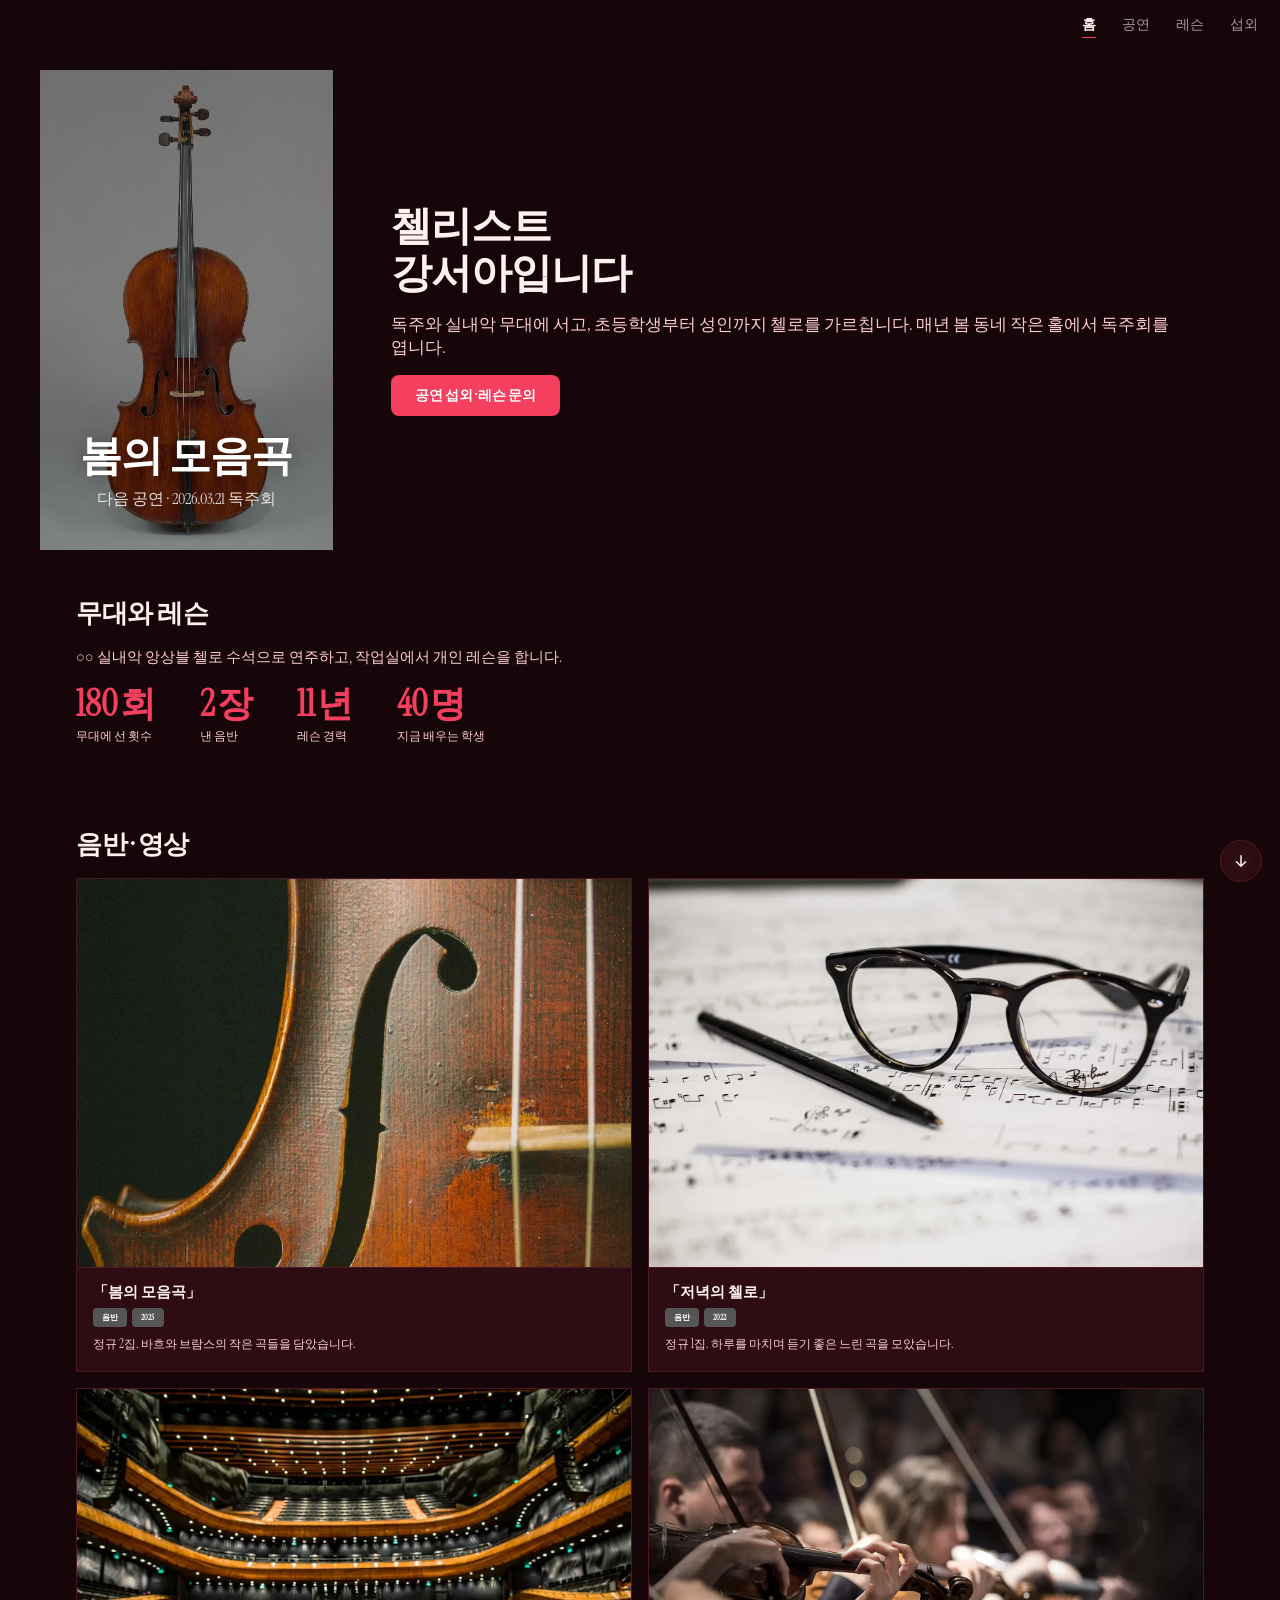
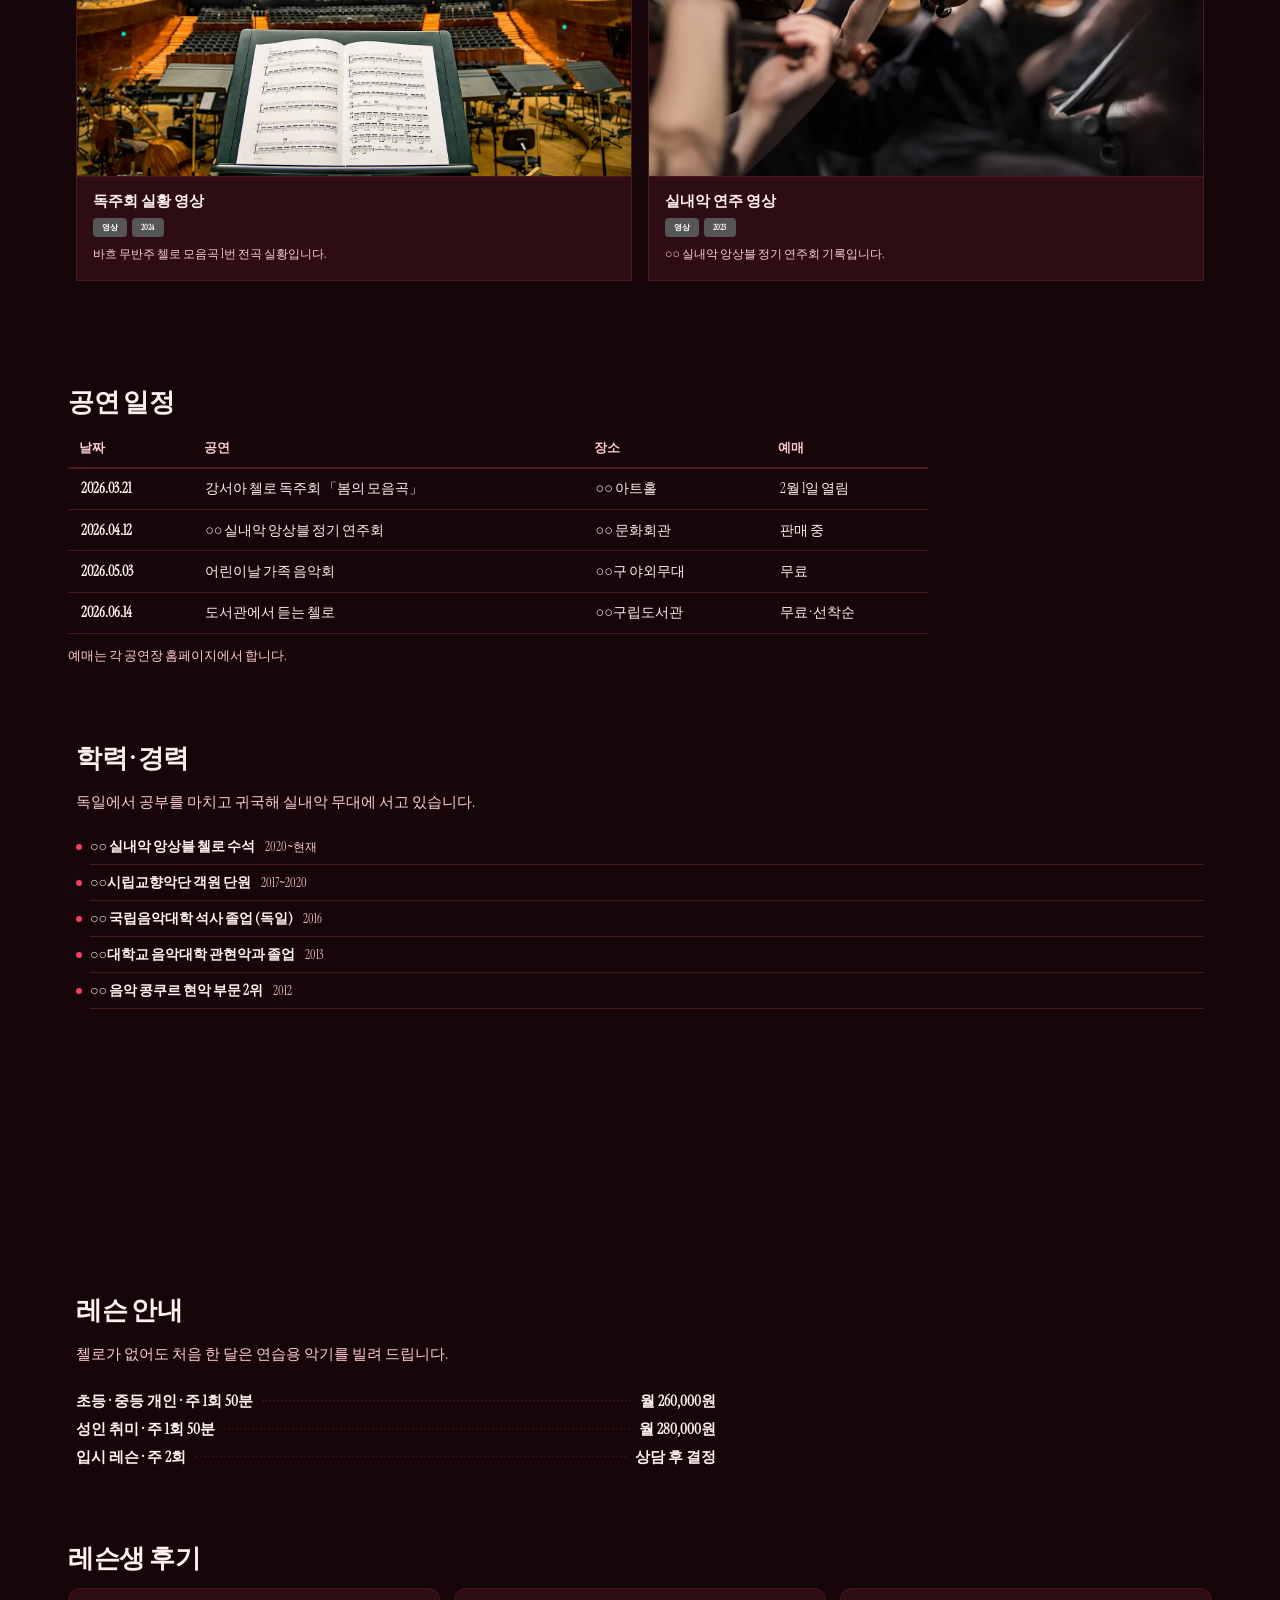
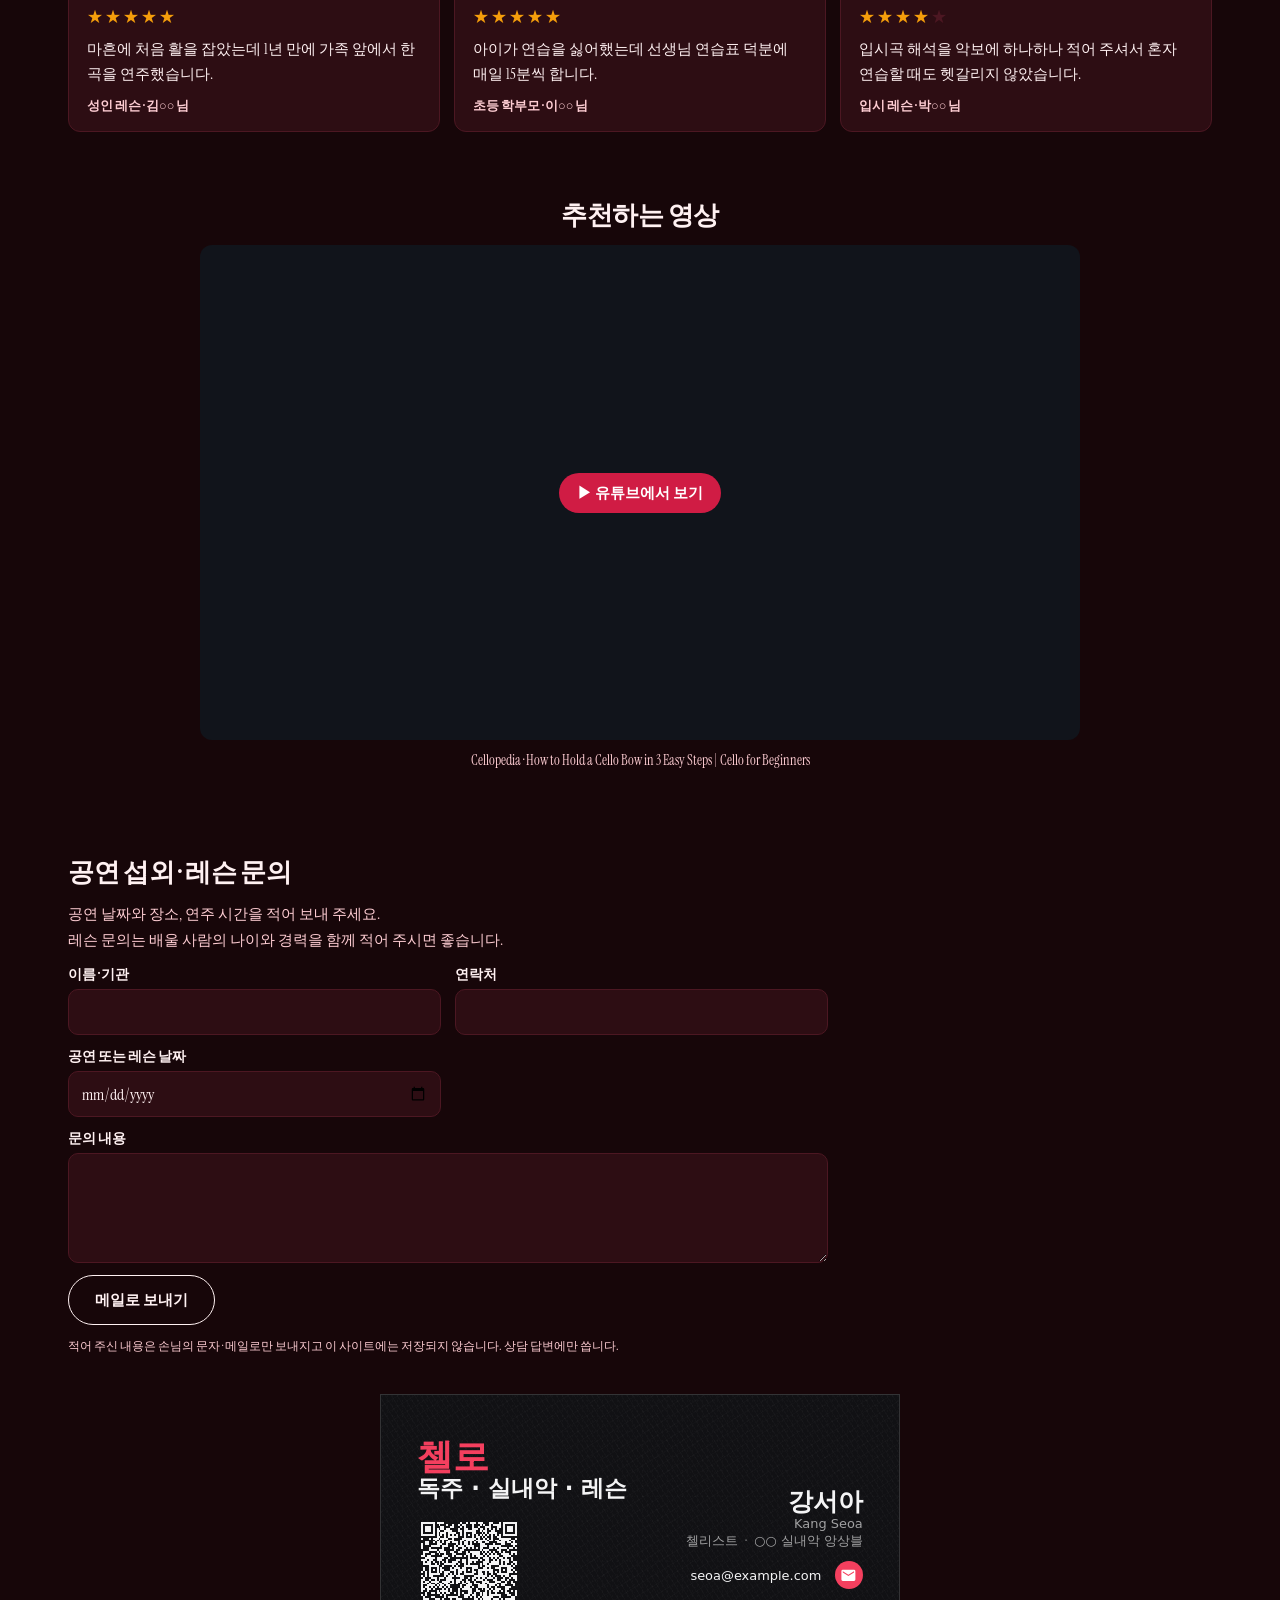
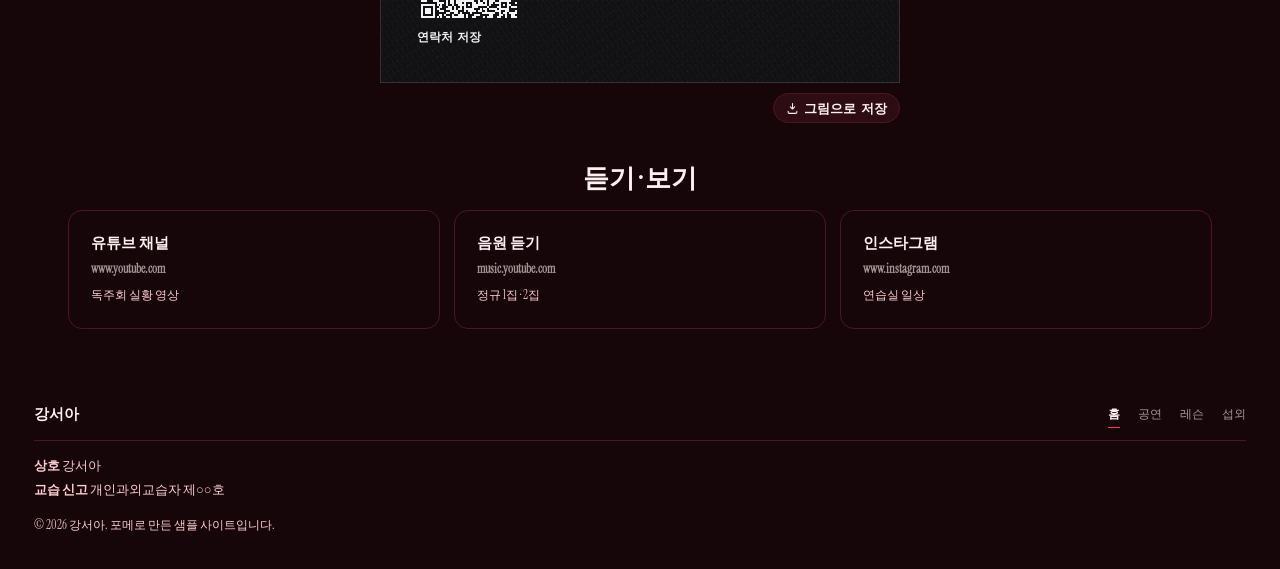
==== commit b530533a: "샘플 12: 첼리스트 강서아 (편집기에서 직접 제작)" ====
--- a/index.html
+++ b/index.html
@@ -3,332 +3,246 @@
 <head>
   <meta charset="utf-8" />
   <meta name="viewport" content="width=device-width, initial-scale=1" />
-  <title>서지호 — 백엔드 신입 개발자 포트폴리오</title>
-  <meta name="description" content="증빙할 수 있는 것만 적었습니다. 프로젝트 4개, 막혔던 지점 3개, 자격증과 수료 이력까지 신입 백엔드 개발자 서지호의 포트폴리오입니다." />
+  <title>첼리스트 강서아</title>
+  <meta name="description" content="독주와 실내악 무대에 서고 초등학생부터 성인까지 첼로를 가르치는 첼리스트 강서아의 공연 · 레슨 안내입니다." />
   <meta property="og:type" content="website" />
-  <meta property="og:title" content="서지호 — 백엔드 신입 개발자 포트폴리오" />
-  <meta property="og:description" content="증빙할 수 있는 것만 적었습니다. 프로젝트 4개, 막혔던 지점 3개, 자격증과 수료 이력까지 신입 백엔드 개발자 서지호의 포트폴리오입니다." />
-  <meta name="twitter:card" content="summary" />
-  <link rel="icon" href="data:image/svg+xml,%3Csvg%20xmlns%3D%22http%3A%2F%2Fwww.w3.org%2F2000%2Fsvg%22%20viewBox%3D%220%200%2064%2064%22%3E%3Crect%20width%3D%2264%22%20height%3D%2264%22%20rx%3D%2214%22%20fill%3D%22%23b45309%22%2F%3E%3Ctext%20x%3D%2232%22%20y%3D%2234%22%20text-anchor%3D%22middle%22%20dominant-baseline%3D%22central%22%20font-family%3D%22system-ui%2Csans-serif%22%20font-size%3D%2240%22%20font-weight%3D%22700%22%20fill%3D%22%23fff%22%3E%EC%84%9C%3C%2Ftext%3E%3C%2Fsvg%3E" />
-  <script type="application/ld+json">{"@context":"https://schema.org","@type":"LocalBusiness","name":"서지호 — 백엔드 신입 개발자 포트폴리오","description":"증빙할 수 있는 것만 적었습니다. 프로젝트 4개, 막혔던 지점 3개, 자격증과 수료 이력까지 신입 백엔드 개발자 서지호의 포트폴리오입니다.","telephone":"010-0000-0000","address":{"@type":"PostalAddress","streetAddress":"서울 · 원격 가능","addressCountry":"KR"}}</script>
+  <meta property="og:title" content="첼리스트 강서아" />
+  <meta property="og:description" content="독주와 실내악 무대에 서고 초등학생부터 성인까지 첼로를 가르치는 첼리스트 강서아의 공연 · 레슨 안내입니다." />
+  <meta property="og:image" content="https://portfoliomaker-samples.github.io/14-paper-trail/assets/images/imgmwff8vfm7.webp" />
+  <meta name="twitter:card" content="summary_large_image" />
+  <link rel="icon" href="data:image/svg+xml,%3Csvg%20xmlns%3D%22http%3A%2F%2Fwww.w3.org%2F2000%2Fsvg%22%20viewBox%3D%220%200%2064%2064%22%3E%3Crect%20width%3D%2264%22%20height%3D%2264%22%20rx%3D%2214%22%20fill%3D%22%234f6bff%22%2F%3E%3Ctext%20x%3D%2232%22%20y%3D%2234%22%20text-anchor%3D%22middle%22%20dominant-baseline%3D%22central%22%20font-family%3D%22system-ui%2Csans-serif%22%20font-size%3D%2240%22%20font-weight%3D%22700%22%20fill%3D%22%23fff%22%3E%EC%84%9C%3C%2Ftext%3E%3C%2Fsvg%3E" />
   <link rel="stylesheet" href="./assets/site.css" />
   <style>@view-transition { navigation: auto; }</style>
-  <style>html{scroll-behavior:smooth}.wf-pg{display:block}html,body{background:#e9eef1}.wf-headbar{position:sticky;top:0;z-index:60;min-height:0!important;padding-top:0!important;padding-bottom:0!important}.wf-headbar--still{position:static}.wf-footbar{min-height:0!important;padding-top:0!important}.wf-headbar .wf__region{position:static!important;align-self:stretch!important;width:100%}.wf-headbar--side{position:fixed;top:10px;bottom:10px;left:12px;width:240px;padding:0!important;overflow:auto}.wf-headbar--side .wf__region{height:100%}@media (max-width:760px){.wf-headbar--side{position:static;top:auto;bottom:auto;left:auto;width:auto;overflow:visible;margin:10px 12px 0}.wf-headbar--side .wf__region{height:auto}}.wf-pg{scroll-margin-top:70px}</style>
+  <style>html{scroll-behavior:smooth}.wf-pg{display:block}html,body{background:#170609}.wf-headbar{position:sticky;top:0;z-index:60;min-height:0!important;padding-top:0!important;padding-bottom:0!important}.wf-headbar--still{position:static}.wf-footbar{min-height:0!important;padding-top:0!important}.wf-headbar .wf__region{position:static!important;align-self:stretch!important;width:100%}.wf-headbar--side{position:fixed;top:10px;bottom:10px;left:10px;width:240px;padding:0!important;overflow:auto}.wf-headbar--side .wf__region{height:100%}@media (max-width:760px){.wf-headbar--side{position:static;top:auto;bottom:auto;left:auto;width:auto;overflow:visible;margin:10px 10px 0}.wf-headbar--side .wf__region{height:auto}}.wf-pg{scroll-margin-top:70px}</style>
 </head>
 <body>
-  <div class="wf-page wf-headbar" style="font-family:'Pretendard', -apple-system, 'Segoe UI', 'Malgun Gothic', 'Apple SD Gothic Neo', 'Noto Sans KR', system-ui, sans-serif;background:#e9eef1;--wf-bg:#e9eef1;--wf-text:#1c2630;color:#1c2630;--wf-surface:#f6f8f9;--wf-line:#cbd5db;--wf-muted:#4e5d6b;--wf-accent:#2f5d8a;--wf-max:1080px;padding:10px 12px;--fx-dot-color:#9fb2bf;--fx-star-color:#4e5d6b;--fx-char-color:#1c2630;--enter-at:2%;gap:14px"><header class="wf__region is-sticky has-divider" data-enter="up" style="grid-column:1 / -1;grid-row:1;min-height:0px;border-radius:6px;border-width:0px;padding:min(16px, 6vw)">
-      <div class="wf-bar" style="justify-content:space-between">
-        <span class="wf-bar__logo">서지호</span>
-        <nav class="wf-nav">
-        <a href="#pg-0" class="wf-nav__item is-current">소개</a>
-        <a href="#pg-1" class="wf-nav__item">프로젝트</a>
-        <a href="#pg-2" class="wf-nav__item">증빙·연락</a>
+  <div class="wf-page wf-headbar" style="font-family:'Instrument Serif', 'Nanum Myeongjo', AppleMyungjo, Batang, Georgia, serif;background:#170609;--wf-bg:#170609;--wf-text:#fff1f2;color:#fff1f2;--wf-surface:#2d0d13;--wf-line:#4c1722;--wf-muted:#fecdd3;--wf-accent:#f43f5e;--wf-on-accent:#ffffff;--wf-max:1200px;padding:10px 10px;--fx-dot-color:#fb7185;--fx-star-color:#ffffff;--fx-char-color:#fff1f2;--enter-at:2%;gap:10px"><nav class="wf__region is-sticky" data-enter="up" style="grid-column:1;grid-row:1;min-height:0px;border-radius:0px;border-width:0px;padding:min(12px, 6vw)">
+      <div class="wf-bar" style="justify-content:end">
+        <nav class="wf-nav" style="gap:26px">
+        <a href="#pg-0" class="wf-nav__item is-current">홈</a>
+        <a href="#pg-1" class="wf-nav__item">공연</a>
+        <a href="#pg-2" class="wf-nav__item">레슨</a>
+        <a href="#pg-3" class="wf-nav__item">섭외</a>
       </nav>
-        <a class="wf-btn wf-btn--sm" href="#contact">이력서</a>
-        
-      </div>
-    </header></div>
+        
+      </div>
+    </nav></div>
   <section class="wf-pg" id="pg-0">
-  <div class="wf-page wf-enter wf-enter--up wf-ix" style="font-family:'Pretendard', -apple-system, 'Segoe UI', 'Malgun Gothic', 'Apple SD Gothic Neo', 'Noto Sans KR', system-ui, sans-serif;background:#e9eef1;--wf-bg:#e9eef1;--wf-text:#1c2630;color:#1c2630;--wf-surface:#f6f8f9;--wf-line:#cbd5db;--wf-muted:#4e5d6b;--wf-accent:#2f5d8a;--wf-max:1080px;padding:10px 12px;--fx-dot-color:#9fb2bf;--fx-star-color:#4e5d6b;--fx-char-color:#1c2630;--enter-at:2%;gap:14px">
-    <span class="wf-progress" aria-hidden="true"></span>
-    <div class="wf" style="grid-template-columns:repeat(3, minmax(0, 1fr));grid-template-rows:auto auto auto auto;gap:14px">
+  <div class="wf-page is-rowmax wf-enter wf-enter--up wf-ix" style="font-family:'Instrument Serif', 'Nanum Myeongjo', AppleMyungjo, Batang, Georgia, serif;background:#170609;--wf-bg:#170609;--wf-text:#fff1f2;color:#fff1f2;--wf-surface:#2d0d13;--wf-line:#4c1722;--wf-muted:#fecdd3;--wf-accent:#f43f5e;--wf-on-accent:#ffffff;--wf-max:1200px;padding:10px 10px;--fx-dot-color:#fb7185;--fx-star-color:#ffffff;--fx-char-color:#fff1f2;--enter-at:2%;gap:10px">
+    <div class="wf" style="grid-template-columns:minmax(0, 1fr);grid-template-rows:auto;gap:10px">
     
-    <section class="wf__region" data-enter="up" style="grid-column:1 / -1;grid-row:2;min-height:420px;border-radius:6px;border-width:0px;padding:min(44px, 6vw);line-height:1.6;--wf-muted:#57534e">
-      <div class="wf-hero" style="align-items:center;text-align:center">
-        <img class="wf-hero__photo is-round" src="./assets/images/imgp14avatar.png" alt="서지호 프로필 사진" loading="eager" fetchpriority="high" decoding="async" style="object-fit:cover;width:150px;height:150px" />
-        <h1 class="wf-hero__title" style="font-size:clamp(1.9em, 8.5vw, calc(1.1 * 3.2em))">통계학을 전공한<br />신입 백엔드 개발자</h1>
-        <p class="wf-hero__sub" style="color:#57534e">신입 백엔드 개발자 서지호입니다.<br />프로젝트마다 저장소와 측정 수치, 막혔던 문제의 기록을 함께 정리했습니다.</p>
-        <a class="wf-btn" style="--wf-accent:#1c1917;color:#faf9f7;border-radius:6px;font-size:0.980em;padding:0.79em 1.71em" href="./assets/files/서지호_이력서.pdf" download="서지호_이력서.pdf">이력서 PDF 내려받기</a>
-      </div>
-    </section>
-    <section class="wf__region" id="지원하는-자리" data-enter="left" style="grid-column:1;grid-row:3;min-height:300px;border-radius:6px;border-width:0px;padding:min(36px, 6vw);--wf-muted:#57534e" data-fx="reveal" data-fx-preset="rise" data-fx-duration="620" data-fx-distance="20">
+    </div>
+    <div class="wf wf--row" style="grid-template-columns:repeat(24, minmax(0, 1fr));gap:10px">
+      <section class="wf__region" data-enter="left" style="grid-column:1 / span 6;min-height:0px;border-radius:0px;border-width:0px;padding:min(0px, 6vw)">
+      <div class="wf-cover is-kb" style="height:480px;justify-content:flex-end;align-items:center">
+        <img class="wf-cover__img" src="./assets/images/imgmwfezctk2.webp" alt="봄의 모음곡" loading="eager" fetchpriority="high" decoding="async" style="object-fit:cover" />
+        <span class="wf-cover__veil" style="opacity:0.42" aria-hidden="true"></span>
+        <span class="wf-cover__body" style="text-align:center">
+          <b class="wf-cover__title">봄의 모음곡</b>
+          <span class="wf-cover__sub">다음 공연 · 2026.03.21 독주회</span>
+          
+        </span>
+      </div>
+    </section>
+      <section class="wf__region wf-tfx wf-tfx--blur wf-tfx-on--title" data-enter="right" style="grid-column:7 / span 18;min-height:0px;border-radius:0px;border-width:0px;padding:min(48px, 6vw);--tfx-step:40ms;--tfx-delay:0ms">
+      <div class="wf-hero" style="align-items:flex-start;text-align:left">
+        
+        <h1 class="wf-hero__title" style="font-size:clamp(1.9em, 8.5vw, calc(0.85 * 3.2em))">첼리스트<br />강서아입니다</h1>
+        <p class="wf-hero__sub">독주와 실내악 무대에 서고, 초등학생부터 성인까지 첼로를 가르칩니다. 매년 봄 동네 작은 홀에서 독주회를 엽니다.</p>
+        <a class="wf-btn" style="border-radius:8px" href="#contact">공연 섭외 · 레슨 문의</a>
+      </div>
+    </section>
+    </div>
+    <div class="wf" style="grid-template-columns:minmax(0, 1fr);grid-template-rows:auto auto auto;gap:10px">
+    <section class="wf__region" id="무대와-레슨" data-enter="up" style="grid-column:1;grid-row:1;min-height:0px;border-radius:0px;border-width:0px;padding:min(36px, 6vw)">
       <div class="wf-sec" style="align-items:flex-start">
-        <h2 class="wf-sec__title">지원하는 자리</h2>
+        <h2 class="wf-sec__title">무대와 레슨</h2>
         <div class="wf-sec__cols" style="grid-template-columns:repeat(1, minmax(0, 1fr))">
-          <p class="wf-sec__body">자바·스프링으로 API를 만드는 백엔드 신입 자리를 찾고 있습니다.<br /><br />주문·정산처럼 숫자가 틀리면 안 되는 도메인에 관심이 있습니다. 통계학을 전공하며 데이터가 어긋났을 때 원인을 되짚는 일을 오래 해 봤고, 그 습관이 서버 쪽에서도 그대로 쓰인다고 느낍니다.</p>
-        </div>
-        
-      </div>
-    </section>
-    <section class="wf__region" id="요즘-공부하는-것" data-enter="up" style="grid-column:2;grid-row:3;min-height:300px;border-radius:6px;border-width:0px;padding:min(36px, 6vw);--wf-muted:#57534e" data-fx="reveal" data-fx-preset="rise" data-fx-duration="620" data-fx-distance="20" data-fx-delay="80">
+          <p class="wf-sec__body">○○ 실내악 앙상블 첼로 수석으로 연주하고, 작업실에서 개인 레슨을 합니다.</p>
+        </div>
+        <div class="wf-stats"><div class="wf-stat"><b class="wf-stat__num"><i class="wf-stat__count" style="--wf-n-to:180" aria-hidden="true"></i><span class="wf-stat__plain" aria-hidden="true">180</span><span class="wf-stat__suffix" aria-hidden="true">회</span><span class="wf-sr">180회</span></b><span class="wf-stat__label">무대에 선 횟수</span></div><div class="wf-stat"><b class="wf-stat__num"><i class="wf-stat__count" style="--wf-n-to:2" aria-hidden="true"></i><span class="wf-stat__plain" aria-hidden="true">2</span><span class="wf-stat__suffix" aria-hidden="true">장</span><span class="wf-sr">2장</span></b><span class="wf-stat__label">낸 음반</span></div><div class="wf-stat"><b class="wf-stat__num"><i class="wf-stat__count" style="--wf-n-to:11" aria-hidden="true"></i><span class="wf-stat__plain" aria-hidden="true">11</span><span class="wf-stat__suffix" aria-hidden="true">년</span><span class="wf-sr">11년</span></b><span class="wf-stat__label">레슨 경력</span></div><div class="wf-stat"><b class="wf-stat__num"><i class="wf-stat__count" style="--wf-n-to:40" aria-hidden="true"></i><span class="wf-stat__plain" aria-hidden="true">40</span><span class="wf-stat__suffix" aria-hidden="true">명</span><span class="wf-sr">40명</span></b><span class="wf-stat__label">지금 배우는 학생</span></div></div>
+      </div>
+    </section>
+    <section class="wf__region" id="음반-영상" data-enter="up" style="grid-column:1;grid-row:2;min-height:0px;border-radius:0px;border-width:0px;padding:min(36px, 6vw)">
+      <div class="wf-gal is-phone2">
+        <h2 class="wf-sec__title">음반 · 영상</h2>
+        
+        
+        <div class="wf-gal__grid" style="grid-template-columns:repeat(2, minmax(0, 1fr))">
+          <article class="wf-card"><span class="wf-card__thumb" style="padding-bottom:70%"><img class="wf-card__img" src="./assets/images/imgmwff1rv83.webp" alt="「봄의 모음곡」" loading="lazy" decoding="async" style="object-fit:cover" /></span><span class="wf-card__body">
+              
+              <b class="wf-card__title">「봄의 모음곡」</b>
+              <span class="wf-card__stack wf-card__stack--badges"><span class="wf-tag wf-tag--badge" style="--bdg-bg:#555555;--bdg-fg:#ffffff">음반</span><span class="wf-tag wf-tag--badge" style="--bdg-bg:#555555;--bdg-fg:#ffffff">2025</span></span>
+              <span class="wf-card__desc">정규 2집. 바흐와 브람스의 작은 곡들을 담았습니다.</span>
+              
+              
+              
+            </span></article>
+          <article class="wf-card"><span class="wf-card__thumb" style="padding-bottom:70%"><img class="wf-card__img" src="./assets/images/imgmwff1s2j4.webp" alt="「저녁의 첼로」" loading="lazy" decoding="async" style="object-fit:cover" /></span><span class="wf-card__body">
+              
+              <b class="wf-card__title">「저녁의 첼로」</b>
+              <span class="wf-card__stack wf-card__stack--badges"><span class="wf-tag wf-tag--badge" style="--bdg-bg:#555555;--bdg-fg:#ffffff">음반</span><span class="wf-tag wf-tag--badge" style="--bdg-bg:#555555;--bdg-fg:#ffffff">2022</span></span>
+              <span class="wf-card__desc">정규 1집. 하루를 마치며 듣기 좋은 느린 곡을 모았습니다.</span>
+              
+              
+              
+            </span></article>
+          <article class="wf-card"><span class="wf-card__thumb" style="padding-bottom:70%"><img class="wf-card__img" src="./assets/images/imgmwff1sfv5.webp" alt="독주회 실황 영상" loading="lazy" decoding="async" style="object-fit:cover" /></span><span class="wf-card__body">
+              
+              <b class="wf-card__title">독주회 실황 영상</b>
+              <span class="wf-card__stack wf-card__stack--badges"><span class="wf-tag wf-tag--badge" style="--bdg-bg:#555555;--bdg-fg:#ffffff">영상</span><span class="wf-tag wf-tag--badge" style="--bdg-bg:#555555;--bdg-fg:#ffffff">2024</span></span>
+              <span class="wf-card__desc">바흐 무반주 첼로 모음곡 1번 전곡 실황입니다.</span>
+              
+              
+              
+            </span></article>
+          <article class="wf-card"><span class="wf-card__thumb" style="padding-bottom:70%"><img class="wf-card__img" src="./assets/images/imgmwff1sib6.webp" alt="실내악 연주 영상" loading="lazy" decoding="async" style="object-fit:cover" /></span><span class="wf-card__body">
+              
+              <b class="wf-card__title">실내악 연주 영상</b>
+              <span class="wf-card__stack wf-card__stack--badges"><span class="wf-tag wf-tag--badge" style="--bdg-bg:#555555;--bdg-fg:#ffffff">영상</span><span class="wf-tag wf-tag--badge" style="--bdg-bg:#555555;--bdg-fg:#ffffff">2023</span></span>
+              <span class="wf-card__desc">○○ 실내악 앙상블 정기 연주회 기록입니다.</span>
+              
+              
+              
+            </span></article>
+        </div>
+        
+        
+      </div>
+    </section>
+    
+    </div>
+    <a class="wf-down" href="#%EB%AC%B4%EB%8C%80%EC%99%80-%EB%A0%88%EC%8A%A8" aria-label="아래로 이동"><svg width="18" height="18" viewBox="0 0 24 24" fill="none" stroke="currentColor" stroke-width="2" stroke-linecap="round" stroke-linejoin="round"><path d="M12 5v14M6 13l6 6 6-6"/></svg></a>
+  </div>
+  </section>
+  <section class="wf-pg" id="pg-1">
+  <div class="wf-page is-rowmax wf-enter wf-enter--up wf-ix" style="font-family:'Instrument Serif', 'Nanum Myeongjo', AppleMyungjo, Batang, Georgia, serif;background:#170609;--wf-bg:#170609;--wf-text:#fff1f2;color:#fff1f2;--wf-surface:#2d0d13;--wf-line:#4c1722;--wf-muted:#fecdd3;--wf-accent:#f43f5e;--wf-on-accent:#ffffff;--wf-max:1200px;padding:10px 10px;--fx-dot-color:#fb7185;--fx-star-color:#ffffff;--fx-char-color:#fff1f2;--enter-at:2%;gap:10px">
+    <div class="wf" style="grid-template-columns:minmax(0, 1fr);grid-template-rows:auto auto 1fr auto;gap:10px">
+    <section class="wf__region" id="공연-일정" data-enter="up" style="grid-column:1;grid-row:2;min-height:0px;border-radius:0px;border-width:0px;padding:min(28px, 6vw)">
+      <div class="wf-table wf-table--stack">
+        <h2 class="wf-sec__title">공연 일정</h2>
+        <div class="wf-table__scroll"><table><thead><tr><th scope="col">날짜</th><th scope="col">공연</th><th scope="col">장소</th><th scope="col">예매</th></tr></thead><tbody><tr><td data-h="날짜">2026.03.21</td><td data-h="공연">강서아 첼로 독주회 「봄의 모음곡」</td><td data-h="장소">○○ 아트홀</td><td data-h="예매">2월 1일 열림</td></tr><tr><td data-h="날짜">2026.04.12</td><td data-h="공연">○○ 실내악 앙상블 정기 연주회</td><td data-h="장소">○○ 문화회관</td><td data-h="예매">판매 중</td></tr><tr><td data-h="날짜">2026.05.03</td><td data-h="공연">어린이날 가족 음악회</td><td data-h="장소">○○구 야외무대</td><td data-h="예매">무료</td></tr><tr><td data-h="날짜">2026.06.14</td><td data-h="공연">도서관에서 듣는 첼로</td><td data-h="장소">○○구립도서관</td><td data-h="예매">무료 · 선착순</td></tr></tbody></table></div>
+        <p class="wf-table__note">예매는 각 공연장 홈페이지에서 합니다.</p>
+      </div>
+    </section>
+    <section class="wf__region" id="학력-경력" data-enter="up" style="grid-column:1;grid-row:3;min-height:0px;border-radius:0px;border-width:0px;padding:min(36px, 6vw)">
       <div class="wf-sec" style="align-items:flex-start">
-        <h2 class="wf-sec__title">요즘 공부하는 것</h2>
+        <h2 class="wf-sec__title">학력 · 경력</h2>
         <div class="wf-sec__cols" style="grid-template-columns:repeat(1, minmax(0, 1fr))">
-          <p class="wf-sec__body">동시에 들어온 요청이 같은 자원을 건드릴 때 무엇이 어긋나는지를 보고 있습니다.<br /><br />재고 차감에서 수량이 음수가 된 적이 있었고, 그때부터 잠금과 트랜잭션 경계를 다시 공부했습니다. 아래 프로젝트의 절반은 그 뒤에 다시 쓴 것입니다.</p>
-        </div>
-        
-      </div>
-    </section>
-    <section class="wf__region" id="작업-방식" data-enter="right" style="grid-column:3;grid-row:3;min-height:300px;border-radius:6px;border-width:0px;padding:min(36px, 6vw);--wf-muted:#57534e" data-fx="reveal" data-fx-preset="rise" data-fx-duration="620" data-fx-distance="20" data-fx-delay="160">
+          <p class="wf-sec__body">독일에서 공부를 마치고 귀국해 실내악 무대에 서고 있습니다.</p>
+        </div>
+        <ol class="wf-time"><li class="wf-time__row"><b>○○ 실내악 앙상블 첼로 수석</b><span>2020~현재</span></li><li class="wf-time__row"><b>○○시립교향악단 객원 단원</b><span>2017~2020</span></li><li class="wf-time__row"><b>○○ 국립음악대학 석사 졸업 (독일)</b><span>2016</span></li><li class="wf-time__row"><b>○○대학교 음악대학 관현악과 졸업</b><span>2013</span></li><li class="wf-time__row"><b>○○ 음악 콩쿠르 현악 부문 2위</b><span>2012</span></li></ol>
+      </div>
+    </section>
+    </div>
+    <a class="wf-down" href="#%EA%B3%B5%EC%97%B0-%EC%9D%BC%EC%A0%95" aria-label="아래로 이동"><svg width="18" height="18" viewBox="0 0 24 24" fill="none" stroke="currentColor" stroke-width="2" stroke-linecap="round" stroke-linejoin="round"><path d="M12 5v14M6 13l6 6 6-6"/></svg></a>
+  </div>
+  </section>
+  <section class="wf-pg" id="pg-2">
+  <div class="wf-page is-rowmax wf-enter wf-enter--up wf-ix" style="font-family:'Instrument Serif', 'Nanum Myeongjo', AppleMyungjo, Batang, Georgia, serif;background:#170609;--wf-bg:#170609;--wf-text:#fff1f2;color:#fff1f2;--wf-surface:#2d0d13;--wf-line:#4c1722;--wf-muted:#fecdd3;--wf-accent:#f43f5e;--wf-on-accent:#ffffff;--wf-max:1200px;padding:10px 10px;--fx-dot-color:#fb7185;--fx-star-color:#ffffff;--fx-char-color:#fff1f2;--enter-at:2%;gap:10px">
+    <div class="wf" style="grid-template-columns:minmax(0, 1fr);grid-template-rows:auto auto 1fr;gap:10px">
+    <section class="wf__region" id="레슨-안내" data-enter="up" style="grid-column:1;grid-row:2;min-height:0px;border-radius:0px;border-width:0px;padding:min(36px, 6vw)">
       <div class="wf-sec" style="align-items:flex-start">
-        <h2 class="wf-sec__title">작업 방식</h2>
+        <h2 class="wf-sec__title">레슨 안내</h2>
         <div class="wf-sec__cols" style="grid-template-columns:repeat(1, minmax(0, 1fr))">
-          <p class="wf-sec__body">모르는 내용은 모른다고 적고, 어디까지 확인했는지 함께 남깁니다.<br /><br />팀 프로젝트에서는 주로 API 설계와 코드 리뷰를 맡았습니다. 네 번의 팀 작업에서 규칙을 먼저 정하고 시작하면 나중에 의견 충돌이 적다는 것을 알게 됐습니다.</p>
-        </div>
-        
-      </div>
-    </section>
-    <section class="wf__region" id="학력과-경력" data-enter="up" style="grid-column:1 / -1;grid-row:4;min-height:0px;border-radius:6px;border-width:0px;padding:min(34px, 6vw)" data-fx="reveal" data-fx-preset="rise" data-fx-duration="700" data-fx-distance="24">
-      <div class="wf-tl">
-        <span class="wf-tl__eyebrow">경력</span>
-        <h2 class="wf-tl__title">학력과 경력</h2>
-        <ol class="wf-tl__list"><li class="wf-tl__item"><span class="wf-tl__label">2019.03</span><b class="wf-tl__head">통계학과 입학</b><p class="wf-tl__desc">R과 SQL로 데이터를 다루기 시작했습니다.</p></li>
-        <li class="wf-tl__item"><span class="wf-tl__label">2023.03</span><b class="wf-tl__head">학과 조교 · DB 관리</b><p class="wf-tl__desc">수강·성적 데이터베이스를 맡아 2년간 운영했습니다. 수강신청 기간마다 느린 쿼리를 고치면서 서버 개발에 관심이 생겼습니다.</p></li>
-        <li class="wf-tl__item"><span class="wf-tl__label">2025.03</span><b class="wf-tl__head">백엔드 부트캠프 6개월</b><p class="wf-tl__desc">Java · Spring Boot · JPA · MySQL. 팀 프로젝트 4개를 마쳤고, 그중 두 개는 수료 후 혼자 다시 썼습니다.</p></li>
-        <li class="wf-tl__item"><span class="wf-tl__label">2025.08</span><b class="wf-tl__head">정보처리기사 취득</b><p class="wf-tl__desc">같은 해 5월 SQLD를 먼저 땄습니다.</p></li>
-        <li class="wf-tl__item"><span class="wf-tl__label">2025.11</span><b class="wf-tl__head">교내 해커톤 우수상</b><p class="wf-tl__desc">2박 3일 동안 4명이 정산 자동화 도구를 만들었습니다. 백엔드와 배포를 맡았습니다.</p></li>
-        <li class="wf-tl__item"><span class="wf-tl__label">지금</span><b class="wf-tl__head">프로젝트 개선</b><p class="wf-tl__desc">아래 프로젝트를 계속 고치고 있습니다. 바뀐 내용은 커밋 기록에서 볼 수 있습니다.</p></li></ol>
-      </div>
-    </section>
-    </div>
-    <div class="wf wf--row" style="grid-template-columns:repeat(1, minmax(0, 1fr));gap:14px">
-      <section class="wf__region" id="쓰는-기술" data-enter="up" style="min-height:0px;border-radius:6px;border-width:0px;padding:min(34px, 6vw)" data-fx="reveal" data-fx-preset="rise" data-fx-duration="700" data-fx-distance="24">
-      <div class="wf-sec" style="align-items:flex-start">
-        <h2 class="wf-sec__title">쓰는 기술</h2>
-        <div class="wf-sec__cols" style="grid-template-columns:repeat(1, minmax(0, 1fr))">
-          <p class="wf-sec__body">프로젝트에 실제로 써 본 기술만 적었습니다. 옆의 작은 글씨는 쓴 곳입니다.</p>
-        </div>
-        <div class="wf-tags wf-tags--badges"><span class="wf-tag wf-tag--badge" style="--bdg-bg:#007396;--bdg-fg:#ffffff"><svg class="wf-tag__logo" viewBox="0 0 24 24" aria-hidden="true"><path d="M11.915 0 11.7.215C9.515 2.4 7.47 6.39 6.046 10.483c-1.064 1.024-3.633 2.81-3.711 3.551-.093.87 1.746 2.611 1.55 3.235-.198.625-1.304 1.408-1.014 1.939.1.188.823.011 1.277-.491a13.389 13.389 0 0 0-.017 2.14c.076.906.27 1.668.643 2.232.372.563.956.911 1.667.911.397 0 .727-.114 1.024-.264.298-.149.571-.33.91-.5.68-.34 1.634-.666 3.53-.604 1.903.062 2.872.39 3.559.704.687.314 1.15.664 1.925.664.767 0 1.395-.336 1.807-.9.412-.563.631-1.33.72-2.24.06-.623.055-1.32 0-2.066.454.45 1.117.604 1.213.424.29-.53-.816-1.314-1.013-1.937-.198-.624 1.642-2.366 1.549-3.236-.08-.748-2.707-2.568-3.748-3.586C16.428 6.374 14.308 2.394 12.13.215zm.175 6.038a2.95 2.95 0 0 1 2.943 2.942 2.95 2.95 0 0 1-2.943 2.943A2.95 2.95 0 0 1 9.148 8.98a2.95 2.95 0 0 1 2.942-2.942zM8.685 7.983a3.515 3.515 0 0 0-.145.997c0 1.951 1.6 3.55 3.55 3.55 1.95 0 3.55-1.598 3.55-3.55 0-.329-.046-.648-.132-.951.334.095.64.208.915.336a42.699 42.699 0 0 1 2.042 5.829c.678 2.545 1.01 4.92.846 6.607-.082.844-.29 1.51-.606 1.94-.315.431-.713.651-1.315.651-.593 0-.932-.27-1.673-.61-.741-.338-1.825-.694-3.792-.758-1.974-.064-3.073.293-3.821.669-.375.188-.659.373-.911.5s-.466.2-.752.2c-.53 0-.876-.209-1.16-.64-.285-.43-.474-1.101-.545-1.948-.141-1.693.176-4.069.823-6.614a43.155 43.155 0 0 1 1.934-5.783c.348-.167.749-.31 1.192-.425zm-3.382 4.362a.216.216 0 0 1 .13.031c-.166.56-.323 1.116-.463 1.665a33.849 33.849 0 0 0-.547 2.555 3.9 3.9 0 0 0-.2-.39c-.58-1.012-.914-1.642-1.16-2.08.315-.24 1.679-1.755 2.24-1.781zm13.394.01c.562.027 1.926 1.543 2.24 1.783-.246.438-.58 1.068-1.16 2.08a4.428 4.428 0 0 0-.163.309 32.354 32.354 0 0 0-.562-2.49 40.579 40.579 0 0 0-.482-1.652.216.216 0 0 1 .127-.03z" fill="currentColor"/></svg>Java<em>주력</em></span><span class="wf-tag wf-tag--badge" style="--bdg-bg:#6DB33F;--bdg-fg:#ffffff"><svg class="wf-tag__logo" viewBox="0 0 24 24" aria-hidden="true"><path d="m23.693 10.7058-4.73-8.1844c-.4094-.7106-1.4166-1.2942-2.2402-1.2942H7.2725c-.819 0-1.8308.5836-2.2402 1.2942L.307 10.7058c-.4095.7106-.4095 1.873 0 2.5837l4.7252 8.189c.4094.7107 1.4166 1.2943 2.2402 1.2943h9.455c.819 0 1.826-.5836 2.2402-1.2942l4.7252-8.189c.4095-.7107.4095-1.8732 0-2.5838zM10.9763 5.7547c0-.5365.4377-.9742.9742-.9742s.9742.4377.9742.9742v5.8217c0 .5366-.4377.9742-.9742.9742s-.9742-.4376-.9742-.9742zm.9742 12.4294c-3.6427 0-6.6077-2.965-6.6077-6.6077.0047-2.0896.993-4.0521 2.6685-5.304a.8657.8657 0 0 1 1.2142.1788.8657.8657 0 0 1-.1788 1.2143c-2.1602 1.6048-2.612 4.6592-1.0072 6.8194 1.6049 2.1603 4.6593 2.612 6.8195 1.0072 1.2378-.9177 1.9673-2.372 1.9673-3.9157a4.8972 4.8972 0 0 0-1.9861-3.925c-.386-.2824-.466-.8284-.1836-1.2143.2824-.386.8283-.466 1.2143-.1835 1.6895 1.2471 2.6826 3.2238 2.6873 5.3228 0 3.6474-2.965 6.6077-6.6077 6.6077z" fill="currentColor"/></svg>Spring Boot<em>프로젝트 4개</em></span><span class="wf-tag wf-tag--badge" style="--bdg-bg:#6DB33F;--bdg-fg:#ffffff"><svg class="wf-tag__logo" viewBox="0 0 24 24" aria-hidden="true"><path d="M20.59 2.066 11.993 0 3.41 2.066v6.612h4.557a3.804 3.804 0 0 0 0 .954H3.41v3.106C3.41 19.867 11.994 24 11.994 24s8.582-4.133 8.582-11.258V9.635h-4.545a3.616 3.616 0 0 0 0-.954h4.558zM12 12.262h-.006a3.109 3.109 0 1 1 .006 0zm-.006-4.579a.804.804 0 0 0-.37 1.52v.208l.238.237v.159l.159.159v.159l-.14.14.15.246v.159l-.16.189.223.222.246-.246V9.218a.804.804 0 0 0-.346-1.535zm0 .836a.299.299 0 1 1 .298-.299.299.299 0 0 1-.298.3z" fill="currentColor"/></svg>Spring Security<em>어드민 권한</em></span><span class="wf-tag wf-tag--badge" style="--bdg-bg:#6DB33F;--bdg-fg:#ffffff"><svg class="wf-tag__logo" viewBox="0 0 24 24" aria-hidden="true"><path d="M21.8537 1.4158a10.4504 10.4504 0 0 1-1.284 2.2471A11.9666 11.9666 0 1 0 3.8518 20.7757l.4445.3951a11.9543 11.9543 0 0 0 19.6316-8.2971c.3457-3.0126-.568-6.8649-2.0743-11.458zM5.5805 20.8745a1.0174 1.0174 0 1 1-.1482-1.4323 1.0396 1.0396 0 0 1 .1482 1.4323zm16.1991-3.5806c-2.9385 3.9263-9.2601 2.5928-13.2852 2.7904 0 0-.7161.0494-1.4323.1481 0 0 .2717-.1234.6174-.2469 2.8398-.9877 4.1732-1.1853 5.9018-2.0743 3.2349-1.6545 6.4698-5.2844 7.1118-9.0379-1.2347 3.6053-4.9881 6.7167-8.3959 7.9761-2.3459.8643-6.5685 1.7039-6.5685 1.7039l-.1729-.0988c-2.8645-1.4076-2.9632-7.6304 2.2718-9.6306 2.2966-.889 4.4696-.395 6.9637-.9877 2.6422-.6174 5.7043-2.5929 6.939-5.1857 1.3828 4.1732 3.062 10.643.0493 14.6434z" fill="currentColor"/></svg>JPA<em>전 프로젝트</em></span><span class="wf-tag wf-tag--badge" style="--bdg-bg:#4479A1;--bdg-fg:#ffffff"><svg class="wf-tag__logo" viewBox="0 0 24 24" aria-hidden="true"><path d="M16.405 5.501c-.115 0-.193.014-.274.033v.013h.014c.054.104.146.18.214.273.054.107.1.214.154.32l.014-.015c.094-.066.14-.172.14-.333-.04-.047-.046-.094-.08-.14-.04-.067-.126-.1-.18-.153zM5.77 18.695h-.927a50.854 50.854 0 00-.27-4.41h-.008l-1.41 4.41H2.45l-1.4-4.41h-.01a72.892 72.892 0 00-.195 4.41H0c.055-1.966.192-3.81.41-5.53h1.15l1.335 4.064h.008l1.347-4.064h1.095c.242 2.015.384 3.86.428 5.53zm4.017-4.08c-.378 2.045-.876 3.533-1.492 4.46-.482.716-1.01 1.073-1.583 1.073-.153 0-.34-.046-.566-.138v-.494c.11.017.24.026.386.026.268 0 .483-.075.647-.222.197-.18.295-.382.295-.605 0-.155-.077-.47-.23-.944L6.23 14.615h.91l.727 2.36c.164.536.233.91.205 1.123.4-1.064.678-2.227.835-3.483zm12.325 4.08h-2.63v-5.53h.885v4.85h1.745zm-3.32.135l-1.016-.5c.09-.076.177-.158.255-.25.433-.506.648-1.258.648-2.253 0-1.83-.718-2.746-2.155-2.746-.704 0-1.254.232-1.65.697-.43.508-.646 1.256-.646 2.245 0 .972.19 1.686.574 2.14.35.41.877.615 1.583.615.264 0 .506-.033.725-.098l1.325.772.36-.622zM15.5 17.588c-.225-.36-.337-.94-.337-1.736 0-1.393.424-2.09 1.27-2.09.443 0 .77.167.977.5.224.362.336.936.336 1.723 0 1.404-.424 2.108-1.27 2.108-.445 0-.77-.167-.978-.5zm-1.658-.425c0 .47-.172.856-.516 1.156-.344.3-.803.45-1.384.45-.543 0-1.064-.172-1.573-.515l.237-.476c.438.22.833.328 1.19.328.332 0 .593-.073.783-.22a.754.754 0 00.3-.615c0-.33-.23-.61-.648-.845-.388-.213-1.163-.657-1.163-.657-.422-.307-.632-.636-.632-1.177 0-.45.157-.81.47-1.085.315-.278.72-.415 1.22-.415.512 0 .98.136 1.4.41l-.213.476a2.726 2.726 0 00-1.064-.23c-.283 0-.502.068-.654.206a.685.685 0 00-.248.524c0 .328.234.61.666.85.393.215 1.187.67 1.187.67.433.305.648.63.648 1.168zm9.382-5.852c-.535-.014-.95.04-1.297.188-.1.04-.26.04-.274.167.055.053.063.14.11.214.08.134.218.313.346.407.14.11.28.216.427.31.26.16.555.255.81.416.145.094.293.213.44.313.073.05.12.14.214.172v-.02c-.046-.06-.06-.147-.105-.214-.067-.067-.134-.127-.2-.193a3.223 3.223 0 00-.695-.675c-.214-.146-.682-.35-.77-.595l-.013-.014c.146-.013.32-.066.46-.106.227-.06.435-.047.67-.106.106-.027.213-.06.32-.094v-.06c-.12-.12-.21-.283-.334-.395a8.867 8.867 0 00-1.104-.823c-.21-.134-.476-.22-.697-.334-.08-.04-.214-.06-.26-.127-.12-.146-.19-.34-.275-.514a17.69 17.69 0 01-.547-1.163c-.12-.262-.193-.523-.34-.763-.69-1.137-1.437-1.826-2.586-2.5-.247-.14-.543-.2-.856-.274-.167-.008-.334-.02-.5-.027-.11-.047-.216-.174-.31-.235-.38-.24-1.364-.76-1.644-.072-.18.434.267.862.422 1.082.115.153.26.328.34.5.047.116.06.235.107.356.106.294.207.622.347.897.073.14.153.287.247.413.054.073.146.107.167.227-.094.136-.1.334-.154.5-.24.757-.146 1.693.194 2.25.107.166.362.534.703.393.3-.12.234-.5.32-.835.02-.08.007-.133.048-.187v.015c.094.188.188.367.274.555.206.328.566.668.867.895.16.12.287.328.487.402v-.02h-.015c-.043-.058-.1-.086-.154-.133a3.445 3.445 0 01-.35-.4 8.76 8.76 0 01-.747-1.218c-.11-.21-.202-.436-.29-.643-.04-.08-.04-.2-.107-.24-.1.146-.247.273-.32.453-.127.288-.14.642-.188 1.01-.027.007-.014 0-.027.014-.214-.052-.287-.274-.367-.46-.2-.475-.233-1.238-.06-1.785.047-.14.247-.582.167-.716-.042-.127-.174-.2-.247-.303a2.478 2.478 0 01-.24-.427c-.16-.374-.24-.788-.414-1.162-.08-.173-.22-.354-.334-.513-.127-.18-.267-.307-.368-.52-.033-.073-.08-.194-.027-.274.014-.054.042-.075.094-.09.088-.072.335.022.422.062.247.1.455.194.662.334.094.066.195.193.315.226h.14c.214.047.455.014.655.073.355.114.675.28.962.46a5.953 5.953 0 012.085 2.286c.08.154.115.295.188.455.14.33.313.663.455.982.14.315.275.636.476.897.1.14.502.213.682.286.133.06.34.115.46.188.23.14.454.3.67.454.11.076.443.243.463.378z" fill="currentColor"/></svg>MySQL<em>정산 배치</em></span><span class="wf-tag wf-tag--badge" style="--bdg-bg:#4169E1;--bdg-fg:#ffffff"><svg class="wf-tag__logo" viewBox="0 0 24 24" aria-hidden="true"><path d="M23.5594 14.7228a.5269.5269 0 0 0-.0563-.1191c-.139-.2632-.4768-.3418-1.0074-.2321-1.6533.3411-2.2935.1312-2.5256-.0191 1.342-2.0482 2.445-4.522 3.0411-6.8297.2714-1.0507.7982-3.5237.1222-4.7316a1.5641 1.5641 0 0 0-.1509-.235C21.6931.9086 19.8007.0248 17.5099.0005c-1.4947-.0158-2.7705.3461-3.1161.4794a9.449 9.449 0 0 0-.5159-.0816 8.044 8.044 0 0 0-1.3114-.1278c-1.1822-.0184-2.2038.2642-3.0498.8406-.8573-.3211-4.7888-1.645-7.2219.0788C.9359 2.1526.3086 3.8733.4302 6.3043c.0409.818.5069 3.334 1.2423 5.7436.4598 1.5065.9387 2.7019 1.4334 3.582.553.9942 1.1259 1.5933 1.7143 1.7895.4474.1491 1.1327.1441 1.8581-.7279.8012-.9635 1.5903-1.8258 1.9446-2.2069.4351.2355.9064.3625 1.39.3772a.0569.0569 0 0 0 .0004.0041 11.0312 11.0312 0 0 0-.2472.3054c-.3389.4302-.4094.5197-1.5002.7443-.3102.064-1.1344.2339-1.1464.8115-.0025.1224.0329.2309.0919.3268.2269.4231.9216.6097 1.015.6331 1.3345.3335 2.5044.092 3.3714-.6787-.017 2.231.0775 4.4174.3454 5.0874.2212.5529.7618 1.9045 2.4692 1.9043.2505 0 .5263-.0291.8296-.0941 1.7819-.3821 2.5557-1.1696 2.855-2.9059.1503-.8707.4016-2.8753.5388-4.1012.0169-.0703.0357-.1207.057-.1362.0007-.0005.0697-.0471.4272.0307a.3673.3673 0 0 0 .0443.0068l.2539.0223.0149.001c.8468.0384 1.9114-.1426 2.5312-.4308.6438-.2988 1.8057-1.0323 1.5951-1.6698zM2.371 11.8765c-.7435-2.4358-1.1779-4.8851-1.2123-5.5719-.1086-2.1714.4171-3.6829 1.5623-4.4927 1.8367-1.2986 4.8398-.5408 6.108-.13-.0032.0032-.0066.0061-.0098.0094-2.0238 2.044-1.9758 5.536-1.9708 5.7495-.0002.0823.0066.1989.0162.3593.0348.5873.0996 1.6804-.0735 2.9184-.1609 1.1504.1937 2.2764.9728 3.0892.0806.0841.1648.1631.2518.2374-.3468.3714-1.1004 1.1926-1.9025 2.1576-.5677.6825-.9597.5517-1.0886.5087-.3919-.1307-.813-.5871-1.2381-1.3223-.4796-.839-.9635-2.0317-1.4155-3.5126zm6.0072 5.0871c-.1711-.0428-.3271-.1132-.4322-.1772.0889-.0394.2374-.0902.4833-.1409 1.2833-.2641 1.4815-.4506 1.9143-1.0002.0992-.126.2116-.2687.3673-.4426a.3549.3549 0 0 0 .0737-.1298c.1708-.1513.2724-.1099.4369-.0417.156.0646.3078.26.3695.4752.0291.1016.0619.2945-.0452.4444-.9043 1.2658-2.2216 1.2494-3.1676 1.0128zm2.094-3.988-.0525.141c-.133.3566-.2567.6881-.3334 1.003-.6674-.0021-1.3168-.2872-1.8105-.8024-.6279-.6551-.9131-1.5664-.7825-2.5004.1828-1.3079.1153-2.4468.079-3.0586-.005-.0857-.0095-.1607-.0122-.2199.2957-.2621 1.6659-.9962 2.6429-.7724.4459.1022.7176.4057.8305.928.5846 2.7038.0774 3.8307-.3302 4.7363-.084.1866-.1633.3629-.2311.5454zm7.3637 4.5725c-.0169.1768-.0358.376-.0618.5959l-.146.4383a.3547.3547 0 0 0-.0182.1077c-.0059.4747-.054.6489-.115.8693-.0634.2292-.1353.4891-.1794 1.0575-.11 1.4143-.8782 2.2267-2.4172 2.5565-1.5155.3251-1.7843-.4968-2.0212-1.2217a6.5824 6.5824 0 0 0-.0769-.2266c-.2154-.5858-.1911-1.4119-.1574-2.5551.0165-.5612-.0249-1.9013-.3302-2.6462.0044-.2932.0106-.5909.019-.8918a.3529.3529 0 0 0-.0153-.1126 1.4927 1.4927 0 0 0-.0439-.208c-.1226-.4283-.4213-.7866-.7797-.9351-.1424-.059-.4038-.1672-.7178-.0869.067-.276.1831-.5875.309-.9249l.0529-.142c.0595-.16.134-.3257.213-.5012.4265-.9476 1.0106-2.2453.3766-5.1772-.2374-1.0981-1.0304-1.6343-2.2324-1.5098-.7207.0746-1.3799.3654-1.7088.5321a5.6716 5.6716 0 0 0-.1958.1041c.0918-1.1064.4386-3.1741 1.7357-4.4823a4.0306 4.0306 0 0 1 .3033-.276.3532.3532 0 0 0 .1447-.0644c.7524-.5706 1.6945-.8506 2.802-.8325.4091.0067.8017.0339 1.1742.081 1.939.3544 3.2439 1.4468 4.0359 2.3827.8143.9623 1.2552 1.9315 1.4312 2.4543-1.3232-.1346-2.2234.1268-2.6797.779-.9926 1.4189.543 4.1729 1.2811 5.4964.1353.2426.2522.4522.2889.5413.2403.5825.5515.9713.7787 1.2552.0696.087.1372.1714.1885.245-.4008.1155-1.1208.3825-1.0552 1.717-.0123.1563-.0423.4469-.0834.8148-.0461.2077-.0702.4603-.0994.7662zm.8905-1.6211c-.0405-.8316.2691-.9185.5967-1.0105a2.8566 2.8566 0 0 0 .135-.0406 1.202 1.202 0 0 0 .1342.103c.5703.3765 1.5823.4213 3.0068.1344-.2016.1769-.5189.3994-.9533.6011-.4098.1903-1.0957.333-1.7473.3636-.7197.0336-1.0859-.0807-1.1721-.151zm.5695-9.2712c-.0059.3508-.0542.6692-.1054 1.0017-.055.3576-.112.7274-.1264 1.1762-.0142.4368.0404.8909.0932 1.3301.1066.887.216 1.8003-.2075 2.7014a3.5272 3.5272 0 0 1-.1876-.3856c-.0527-.1276-.1669-.3326-.3251-.6162-.6156-1.1041-2.0574-3.6896-1.3193-4.7446.3795-.5427 1.3408-.5661 2.1781-.463zm.2284 7.0137a12.3762 12.3762 0 0 0-.0853-.1074l-.0355-.0444c.7262-1.1995.5842-2.3862.4578-3.4385-.0519-.4318-.1009-.8396-.0885-1.2226.0129-.4061.0666-.7543.1185-1.0911.0639-.415.1288-.8443.1109-1.3505.0134-.0531.0188-.1158.0118-.1902-.0457-.4855-.5999-1.938-1.7294-3.253-.6076-.7073-1.4896-1.4972-2.6889-2.0395.5251-.1066 1.2328-.2035 2.0244-.1859 2.0515.0456 3.6746.8135 4.8242 2.2824a.908.908 0 0 1 .0667.1002c.7231 1.3556-.2762 6.2751-2.9867 10.5405zm-8.8166-6.1162c-.025.1794-.3089.4225-.6211.4225a.5821.5821 0 0 1-.0809-.0056c-.1873-.026-.3765-.144-.5059-.3156-.0458-.0605-.1203-.178-.1055-.2844.0055-.0401.0261-.0985.0925-.1488.1182-.0894.3518-.1226.6096-.0867.3163.0441.6426.1938.6113.4186zm7.9305-.4114c.0111.0792-.049.201-.1531.3102-.0683.0717-.212.1961-.4079.2232a.5456.5456 0 0 1-.075.0052c-.2935 0-.5414-.2344-.5607-.3717-.024-.1765.2641-.3106.5611-.352.297-.0414.6111.0088.6356.1851z" fill="currentColor"/></svg>PostgreSQL<em>주문 API</em></span><span class="wf-tag wf-tag--badge" style="--bdg-bg:#DC382D;--bdg-fg:#ffffff"><svg class="wf-tag__logo" viewBox="0 0 24 24" aria-hidden="true"><path d="M22.71 13.145c-1.66 2.092-3.452 4.483-7.038 4.483-3.203 0-4.397-2.825-4.48-5.12.701 1.484 2.073 2.685 4.214 2.63 4.117-.133 6.94-3.852 6.94-7.239 0-4.05-3.022-6.972-8.268-6.972-3.752 0-8.4 1.428-11.455 3.685C2.59 6.937 3.885 9.958 4.35 9.626c2.648-1.904 4.748-3.13 6.784-3.744C8.12 9.244.886 17.05 0 18.425c.1 1.261 1.66 4.648 2.424 4.648.232 0 .431-.133.664-.365a100.49 100.49 0 0 0 5.54-6.765c.222 3.104 1.748 6.898 6.014 6.898 3.819 0 7.604-2.756 9.33-8.965.2-.764-.73-1.361-1.261-.73zm-4.349-5.013c0 1.959-1.926 2.922-3.685 2.922-.941 0-1.664-.247-2.235-.568 1.051-1.592 2.092-3.225 3.21-4.973 1.972.334 2.71 1.43 2.71 2.619z" fill="currentColor"/></svg>Redis<em>분산 잠금</em></span><span class="wf-tag wf-tag--badge" style="--bdg-bg:#2496ED;--bdg-fg:#ffffff"><svg class="wf-tag__logo" viewBox="0 0 24 24" aria-hidden="true"><path d="M13.983 11.078h2.119a.186.186 0 00.186-.185V9.006a.186.186 0 00-.186-.186h-2.119a.185.185 0 00-.185.185v1.888c0 .102.083.185.185.185m-2.954-5.43h2.118a.186.186 0 00.186-.186V3.574a.186.186 0 00-.186-.185h-2.118a.185.185 0 00-.185.185v1.888c0 .102.082.185.185.185m0 2.716h2.118a.187.187 0 00.186-.186V6.29a.186.186 0 00-.186-.185h-2.118a.185.185 0 00-.185.185v1.887c0 .102.082.185.185.186m-2.93 0h2.12a.186.186 0 00.184-.186V6.29a.185.185 0 00-.185-.185H8.1a.185.185 0 00-.185.185v1.887c0 .102.083.185.185.186m-2.964 0h2.119a.186.186 0 00.185-.186V6.29a.185.185 0 00-.185-.185H5.136a.186.186 0 00-.186.185v1.887c0 .102.084.185.186.186m5.893 2.715h2.118a.186.186 0 00.186-.185V9.006a.186.186 0 00-.186-.186h-2.118a.185.185 0 00-.185.185v1.888c0 .102.082.185.185.185m-2.93 0h2.12a.185.185 0 00.184-.185V9.006a.185.185 0 00-.184-.186h-2.12a.185.185 0 00-.184.185v1.888c0 .102.083.185.185.185m-2.964 0h2.119a.185.185 0 00.185-.185V9.006a.185.185 0 00-.184-.186h-2.12a.186.186 0 00-.186.186v1.887c0 .102.084.185.186.185m-2.92 0h2.12a.185.185 0 00.184-.185V9.006a.185.185 0 00-.184-.186h-2.12a.185.185 0 00-.184.185v1.888c0 .102.082.185.185.185M23.763 9.89c-.065-.051-.672-.51-1.954-.51-.338.001-.676.03-1.01.087-.248-1.7-1.653-2.53-1.716-2.566l-.344-.199-.226.327c-.284.438-.49.922-.612 1.43-.23.97-.09 1.882.403 2.661-.595.332-1.55.413-1.744.42H.751a.751.751 0 00-.75.748 11.376 11.376 0 00.692 4.062c.545 1.428 1.355 2.48 2.41 3.124 1.18.723 3.1 1.137 5.275 1.137.983.003 1.963-.086 2.93-.266a12.248 12.248 0 003.823-1.389c.98-.567 1.86-1.288 2.61-2.136 1.252-1.418 1.998-2.997 2.553-4.4h.221c1.372 0 2.215-.549 2.68-1.009.309-.293.55-.65.707-1.046l.098-.288Z" fill="currentColor"/></svg>Docker<em>로컬 환경</em></span><span class="wf-tag wf-tag--badge" style="--bdg-bg:#2088FF;--bdg-fg:#ffffff"><svg class="wf-tag__logo" viewBox="0 0 24 24" aria-hidden="true"><path d="M10.984 13.836a.5.5 0 0 1-.353-.146l-.745-.743a.5.5 0 1 1 .706-.708l.392.391 1.181-1.18a.5.5 0 0 1 .708.707l-1.535 1.533a.504.504 0 0 1-.354.146zm9.353-.147l1.534-1.532a.5.5 0 0 0-.707-.707l-1.181 1.18-.392-.391a.5.5 0 1 0-.706.708l.746.743a.497.497 0 0 0 .706-.001zM4.527 7.452l2.557-1.585A1 1 0 0 0 7.09 4.17L4.533 2.56A1 1 0 0 0 3 3.406v3.196a1.001 1.001 0 0 0 1.527.85zm2.03-2.436L4 6.602V3.406l2.557 1.61zM24 12.5c0 1.93-1.57 3.5-3.5 3.5a3.503 3.503 0 0 1-3.46-3h-2.08a3.503 3.503 0 0 1-3.46 3 3.502 3.502 0 0 1-3.46-3h-.558c-.972 0-1.85-.399-2.482-1.042V17c0 1.654 1.346 3 3 3h.04c.244-1.693 1.7-3 3.46-3 1.93 0 3.5 1.57 3.5 3.5S13.43 24 11.5 24a3.502 3.502 0 0 1-3.46-3H8c-2.206 0-4-1.794-4-4V9.899A5.008 5.008 0 0 1 0 5c0-2.757 2.243-5 5-5s5 2.243 5 5a5.005 5.005 0 0 1-4.952 4.998A2.482 2.482 0 0 0 7.482 12h.558c.244-1.693 1.7-3 3.46-3a3.502 3.502 0 0 1 3.46 3h2.08a3.503 3.503 0 0 1 3.46-3c1.93 0 3.5 1.57 3.5 3.5zm-15 8c0 1.378 1.122 2.5 2.5 2.5s2.5-1.122 2.5-2.5-1.122-2.5-2.5-2.5S9 19.122 9 20.5zM5 9c2.206 0 4-1.794 4-4S7.206 1 5 1 1 2.794 1 5s1.794 4 4 4zm9 3.5c0-1.378-1.122-2.5-2.5-2.5S9 11.122 9 12.5s1.122 2.5 2.5 2.5 2.5-1.122 2.5-2.5zm9 0c0-1.378-1.122-2.5-2.5-2.5S18 11.122 18 12.5s1.122 2.5 2.5 2.5 2.5-1.122 2.5-2.5zm-13 8a.5.5 0 1 0 1 0 .5.5 0 0 0-1 0zm2 0a.5.5 0 1 0 1 0 .5.5 0 0 0-1 0zm12 0c0 1.93-1.57 3.5-3.5 3.5a3.503 3.503 0 0 1-3.46-3.002c-.007.001-.013.005-.021.005l-.506.017h-.017a.5.5 0 0 1-.016-.999l.506-.017c.018-.002.035.006.052.007A3.503 3.503 0 0 1 20.5 17c1.93 0 3.5 1.57 3.5 3.5zm-1 0c0-1.378-1.122-2.5-2.5-2.5S18 19.122 18 20.5s1.122 2.5 2.5 2.5 2.5-1.122 2.5-2.5z" fill="currentColor"/></svg>GitHub Actions<em>테스트 자동화</em></span><span class="wf-tag wf-tag--badge" style="--bdg-bg:#009639;--bdg-fg:#ffffff"><svg class="wf-tag__logo" viewBox="0 0 24 24" aria-hidden="true"><path d="M12 0L1.605 6v12L12 24l10.395-6V6L12 0zm6 16.59c0 .705-.646 1.29-1.529 1.29-.631 0-1.351-.255-1.801-.81l-6-7.141v6.66c0 .721-.57 1.29-1.274 1.29H7.32c-.721 0-1.29-.6-1.29-1.29V7.41c0-.705.63-1.29 1.5-1.29.646 0 1.38.255 1.83.81l5.97 7.141V7.41c0-.721.6-1.29 1.29-1.29h.075c.72 0 1.29.6 1.29 1.29v9.18H18z" fill="currentColor"/></svg>Nginx<em>배포 실습</em></span><span class="wf-tag wf-tag--badge" style="--bdg-bg:#F7DF1E;--bdg-fg:#111111"><svg class="wf-tag__logo" viewBox="0 0 24 24" aria-hidden="true"><path d="M0 0h24v24H0V0zm22.034 18.276c-.175-1.095-.888-2.015-3.003-2.873-.736-.345-1.554-.585-1.797-1.14-.091-.33-.105-.51-.046-.705.15-.646.915-.84 1.515-.66.39.12.75.42.976.9 1.034-.676 1.034-.676 1.755-1.125-.27-.42-.404-.601-.586-.78-.63-.705-1.469-1.065-2.834-1.034l-.705.089c-.676.165-1.32.525-1.71 1.005-1.14 1.291-.811 3.541.569 4.471 1.365 1.02 3.361 1.244 3.616 2.205.24 1.17-.87 1.545-1.966 1.41-.811-.18-1.26-.586-1.755-1.336l-1.83 1.051c.21.48.45.689.81 1.109 1.74 1.756 6.09 1.666 6.871-1.004.029-.09.24-.705.074-1.65l.046.067zm-8.983-7.245h-2.248c0 1.938-.009 3.864-.009 5.805 0 1.232.063 2.363-.138 2.711-.33.689-1.18.601-1.566.48-.396-.196-.597-.466-.83-.855-.063-.105-.11-.196-.127-.196l-1.825 1.125c.305.63.75 1.172 1.324 1.517.855.51 2.004.675 3.207.405.783-.226 1.458-.691 1.811-1.411.51-.93.402-2.07.397-3.346.012-2.054 0-4.109 0-6.179l.004-.056z" fill="currentColor"/></svg>JavaScript<em>어드민 화면</em></span><span class="wf-tag wf-tag--badge" style="--bdg-bg:#61DAFB;--bdg-fg:#111111"><svg class="wf-tag__logo" viewBox="0 0 24 24" aria-hidden="true"><path d="M14.23 12.004a2.236 2.236 0 0 1-2.235 2.236 2.236 2.236 0 0 1-2.236-2.236 2.236 2.236 0 0 1 2.235-2.236 2.236 2.236 0 0 1 2.236 2.236zm2.648-10.69c-1.346 0-3.107.96-4.888 2.622-1.78-1.653-3.542-2.602-4.887-2.602-.41 0-.783.093-1.106.278-1.375.793-1.683 3.264-.973 6.365C1.98 8.917 0 10.42 0 12.004c0 1.59 1.99 3.097 5.043 4.03-.704 3.113-.39 5.588.988 6.38.32.187.69.275 1.102.275 1.345 0 3.107-.96 4.888-2.624 1.78 1.654 3.542 2.603 4.887 2.603.41 0 .783-.09 1.106-.275 1.374-.792 1.683-3.263.973-6.365C22.02 15.096 24 13.59 24 12.004c0-1.59-1.99-3.097-5.043-4.032.704-3.11.39-5.587-.988-6.38-.318-.184-.688-.277-1.092-.278zm-.005 1.09v.006c.225 0 .406.044.558.127.666.382.955 1.835.73 3.704-.054.46-.142.945-.25 1.44-.96-.236-2.006-.417-3.107-.534-.66-.905-1.345-1.727-2.035-2.447 1.592-1.48 3.087-2.292 4.105-2.295zm-9.77.02c1.012 0 2.514.808 4.11 2.28-.686.72-1.37 1.537-2.02 2.442-1.107.117-2.154.298-3.113.538-.112-.49-.195-.964-.254-1.42-.23-1.868.054-3.32.714-3.707.19-.09.4-.127.563-.132zm4.882 3.05c.455.468.91.992 1.36 1.564-.44-.02-.89-.034-1.345-.034-.46 0-.915.01-1.36.034.44-.572.895-1.096 1.345-1.565zM12 8.1c.74 0 1.477.034 2.202.093.406.582.802 1.203 1.183 1.86.372.64.71 1.29 1.018 1.946-.308.655-.646 1.31-1.013 1.95-.38.66-.773 1.288-1.18 1.87-.728.063-1.466.098-2.21.098-.74 0-1.477-.035-2.202-.093-.406-.582-.802-1.204-1.183-1.86-.372-.64-.71-1.29-1.018-1.946.303-.657.646-1.313 1.013-1.954.38-.66.773-1.286 1.18-1.868.728-.064 1.466-.098 2.21-.098zm-3.635.254c-.24.377-.48.763-.704 1.16-.225.39-.435.782-.635 1.174-.265-.656-.49-1.31-.676-1.947.64-.15 1.315-.283 2.015-.386zm7.26 0c.695.103 1.365.23 2.006.387-.18.632-.405 1.282-.66 1.933-.2-.39-.41-.783-.64-1.174-.225-.392-.465-.774-.705-1.146zm3.063.675c.484.15.944.317 1.375.498 1.732.74 2.852 1.708 2.852 2.476-.005.768-1.125 1.74-2.857 2.475-.42.18-.88.342-1.355.493-.28-.958-.646-1.956-1.1-2.98.45-1.017.81-2.01 1.085-2.964zm-13.395.004c.278.96.645 1.957 1.1 2.98-.45 1.017-.812 2.01-1.086 2.964-.484-.15-.944-.318-1.37-.5-1.732-.737-2.852-1.706-2.852-2.474 0-.768 1.12-1.742 2.852-2.476.42-.18.88-.342 1.356-.494zm11.678 4.28c.265.657.49 1.312.676 1.948-.64.157-1.316.29-2.016.39.24-.375.48-.762.705-1.158.225-.39.435-.788.636-1.18zm-9.945.02c.2.392.41.783.64 1.175.23.39.465.772.705 1.143-.695-.102-1.365-.23-2.006-.386.18-.63.406-1.282.66-1.933zM17.92 16.32c.112.493.2.968.254 1.423.23 1.868-.054 3.32-.714 3.708-.147.09-.338.128-.563.128-1.012 0-2.514-.807-4.11-2.28.686-.72 1.37-1.536 2.02-2.44 1.107-.118 2.154-.3 3.113-.54zm-11.83.01c.96.234 2.006.415 3.107.532.66.905 1.345 1.727 2.035 2.446-1.595 1.483-3.092 2.295-4.11 2.295-.22-.005-.406-.05-.553-.132-.666-.38-.955-1.834-.73-3.703.054-.46.142-.944.25-1.438zm4.56.64c.44.02.89.034 1.345.034.46 0 .915-.01 1.36-.034-.44.572-.895 1.095-1.345 1.565-.455-.47-.91-.993-1.36-1.565z" fill="currentColor"/></svg>React<em>어드민 화면</em></span><span class="wf-tag wf-tag--badge" style="--bdg-bg:#3776AB;--bdg-fg:#ffffff"><svg class="wf-tag__logo" viewBox="0 0 24 24" aria-hidden="true"><path d="M14.25.18l.9.2.73.26.59.3.45.32.34.34.25.34.16.33.1.3.04.26.02.2-.01.13V8.5l-.05.63-.13.55-.21.46-.26.38-.3.31-.33.25-.35.19-.35.14-.33.1-.3.07-.26.04-.21.02H8.77l-.69.05-.59.14-.5.22-.41.27-.33.32-.27.35-.2.36-.15.37-.1.35-.07.32-.04.27-.02.21v3.06H3.17l-.21-.03-.28-.07-.32-.12-.35-.18-.36-.26-.36-.36-.35-.46-.32-.59-.28-.73-.21-.88-.14-1.05-.05-1.23.06-1.22.16-1.04.24-.87.32-.71.36-.57.4-.44.42-.33.42-.24.4-.16.36-.1.32-.05.24-.01h.16l.06.01h8.16v-.83H6.18l-.01-2.75-.02-.37.05-.34.11-.31.17-.28.25-.26.31-.23.38-.2.44-.18.51-.15.58-.12.64-.1.71-.06.77-.04.84-.02 1.27.05zm-6.3 1.98l-.23.33-.08.41.08.41.23.34.33.22.41.09.41-.09.33-.22.23-.34.08-.41-.08-.41-.23-.33-.33-.22-.41-.09-.41.09zm13.09 3.95l.28.06.32.12.35.18.36.27.36.35.35.47.32.59.28.73.21.88.14 1.04.05 1.23-.06 1.23-.16 1.04-.24.86-.32.71-.36.57-.4.45-.42.33-.42.24-.4.16-.36.09-.32.05-.24.02-.16-.01h-8.22v.82h5.84l.01 2.76.02.36-.05.34-.11.31-.17.29-.25.25-.31.24-.38.2-.44.17-.51.15-.58.13-.64.09-.71.07-.77.04-.84.01-1.27-.04-1.07-.14-.9-.2-.73-.25-.59-.3-.45-.33-.34-.34-.25-.34-.16-.33-.1-.3-.04-.25-.02-.2.01-.13v-5.34l.05-.64.13-.54.21-.46.26-.38.3-.32.33-.24.35-.2.35-.14.33-.1.3-.06.26-.04.21-.02.13-.01h5.84l.69-.05.59-.14.5-.21.41-.28.33-.32.27-.35.2-.36.15-.36.1-.35.07-.32.04-.28.02-.21V6.07h2.09l.14.01zm-6.47 14.25l-.23.33-.08.41.08.41.23.33.33.23.41.08.41-.08.33-.23.23-.33.08-.41-.08-.41-.23-.33-.33-.23-.41-.08-.41.08z" fill="currentColor"/></svg>Python<em>전공 · 데이터 정리</em></span><span class="wf-tag wf-tag--badge" style="--bdg-bg:#F05032;--bdg-fg:#ffffff"><svg class="wf-tag__logo" viewBox="0 0 24 24" aria-hidden="true"><path d="M13.09 23.549a1.54 1.54 0 0 1-2.18 0L.451 13.089a1.54 1.54 0 0 1 0-2.179l7.191-7.19 2.733 2.733a1.85 1.85 0 0 0 .964 2.326v6.66a1.849 1.849 0 1 0 1.54 0V8.957l2.508 2.508a1.85 1.85 0 1 0 1.09-1.09l-2.634-2.634a1.85 1.85 0 0 0-2.378-2.377L8.73 2.63 10.91.451a1.54 1.54 0 0 1 2.179 0l10.459 10.46a1.54 1.54 0 0 1 0 2.179z" fill="currentColor"/></svg>Git<em>매일</em></span></div>
-      </div>
-    </section>
-    </div>
-    <a class="wf-down" href="#%EC%A7%80%EC%9B%90%ED%95%98%EB%8A%94-%EC%9E%90%EB%A6%AC" aria-label="아래로 이동"><svg width="18" height="18" viewBox="0 0 24 24" fill="none" stroke="currentColor" stroke-width="2" stroke-linecap="round" stroke-linejoin="round"><path d="M12 5v14M6 13l6 6 6-6"/></svg></a>
-  </div>
-  </section>
-  <section class="wf-pg" id="pg-1">
-  <div class="wf-page wf-enter wf-enter--up wf-ix" style="font-family:'Pretendard', -apple-system, 'Segoe UI', 'Malgun Gothic', 'Apple SD Gothic Neo', 'Noto Sans KR', system-ui, sans-serif;background:#e9eef1;--wf-bg:#e9eef1;--wf-text:#1c2630;color:#1c2630;--wf-surface:#f6f8f9;--wf-line:#cbd5db;--wf-muted:#4e5d6b;--wf-accent:#2f5d8a;--wf-max:1080px;padding:10px 12px;--fx-dot-color:#9fb2bf;--fx-star-color:#4e5d6b;--fx-char-color:#1c2630;--enter-at:2%;gap:14px">
-    <span class="wf-progress" aria-hidden="true"></span>
-    <div class="wf" style="grid-template-columns:minmax(0, 1fr);grid-template-rows:auto auto 1fr auto;gap:14px">
-    <section class="wf__region" id="프로젝트" data-enter="up" style="grid-column:1;grid-row:1;min-height:0px;border-radius:6px;border-width:0px;padding:min(34px, 6vw);--wf-muted:#57534e">
-      <div class="wf-sec" style="align-items:flex-start">
-        <h2 class="wf-sec__title">프로젝트</h2>
-        <div class="wf-sec__cols" style="grid-template-columns:repeat(1, minmax(0, 1fr))">
-          <p class="wf-sec__body">네 프로젝트 모두 코드를 공개했습니다. 카드를 누르면 무엇을 왜 그렇게 만들었는지 볼 수 있습니다.<br /><br />팀 프로젝트는 제가 맡은 부분만 적었습니다.</p>
-        </div>
-        
-      </div>
-    </section>
-    <section class="wf__region" data-enter="up" style="grid-column:1;grid-row:2;min-height:0px;border-radius:6px;border-width:0px;padding:min(20px, 6vw)" data-fx="reveal preview" data-fx-scroll-reveal-preset="rise" data-fx-scroll-reveal-duration="700" data-fx-scroll-reveal-distance="26" data-fx-hover-preview-width="260">
-      <div class="wf-gal is-phone2">
-        <h2 class="wf-sec__title"></h2>
-        
-        
-        <div class="wf-gal__grid" style="grid-template-columns:repeat(2, minmax(0, 1fr))">
-          <a class="wf-card has-detail" href="#detail-p1-b-1"><span class="wf-card__thumb" style="padding-bottom:70%"><img class="wf-card__img" src="./assets/images/imgp14p1.png" alt="주문 처리 API 구조도" loading="lazy" decoding="async" style="object-fit:cover" /><span class="wf-card__status" style="--st-bg:#3b82f6;--st-fg:#ffffff">운영중</span></span><span class="wf-card__body">
-              
-              <b class="wf-card__title">주문 처리 API</b>
-              <span class="wf-card__stack wf-card__stack--badges"><span class="wf-tag wf-tag--badge" style="--bdg-bg:#6DB33F;--bdg-fg:#ffffff"><svg class="wf-tag__logo" viewBox="0 0 24 24" aria-hidden="true"><path d="m23.693 10.7058-4.73-8.1844c-.4094-.7106-1.4166-1.2942-2.2402-1.2942H7.2725c-.819 0-1.8308.5836-2.2402 1.2942L.307 10.7058c-.4095.7106-.4095 1.873 0 2.5837l4.7252 8.189c.4094.7107 1.4166 1.2943 2.2402 1.2943h9.455c.819 0 1.826-.5836 2.2402-1.2942l4.7252-8.189c.4095-.7107.4095-1.8732 0-2.5838zM10.9763 5.7547c0-.5365.4377-.9742.9742-.9742s.9742.4377.9742.9742v5.8217c0 .5366-.4377.9742-.9742.9742s-.9742-.4376-.9742-.9742zm.9742 12.4294c-3.6427 0-6.6077-2.965-6.6077-6.6077.0047-2.0896.993-4.0521 2.6685-5.304a.8657.8657 0 0 1 1.2142.1788.8657.8657 0 0 1-.1788 1.2143c-2.1602 1.6048-2.612 4.6592-1.0072 6.8194 1.6049 2.1603 4.6593 2.612 6.8195 1.0072 1.2378-.9177 1.9673-2.372 1.9673-3.9157a4.8972 4.8972 0 0 0-1.9861-3.925c-.386-.2824-.466-.8284-.1836-1.2143.2824-.386.8283-.466 1.2143-.1835 1.6895 1.2471 2.6826 3.2238 2.6873 5.3228 0 3.6474-2.965 6.6077-6.6077 6.6077z" fill="currentColor"/></svg>Spring Boot</span><span class="wf-tag wf-tag--badge" style="--bdg-bg:#6DB33F;--bdg-fg:#ffffff"><svg class="wf-tag__logo" viewBox="0 0 24 24" aria-hidden="true"><path d="M21.8537 1.4158a10.4504 10.4504 0 0 1-1.284 2.2471A11.9666 11.9666 0 1 0 3.8518 20.7757l.4445.3951a11.9543 11.9543 0 0 0 19.6316-8.2971c.3457-3.0126-.568-6.8649-2.0743-11.458zM5.5805 20.8745a1.0174 1.0174 0 1 1-.1482-1.4323 1.0396 1.0396 0 0 1 .1482 1.4323zm16.1991-3.5806c-2.9385 3.9263-9.2601 2.5928-13.2852 2.7904 0 0-.7161.0494-1.4323.1481 0 0 .2717-.1234.6174-.2469 2.8398-.9877 4.1732-1.1853 5.9018-2.0743 3.2349-1.6545 6.4698-5.2844 7.1118-9.0379-1.2347 3.6053-4.9881 6.7167-8.3959 7.9761-2.3459.8643-6.5685 1.7039-6.5685 1.7039l-.1729-.0988c-2.8645-1.4076-2.9632-7.6304 2.2718-9.6306 2.2966-.889 4.4696-.395 6.9637-.9877 2.6422-.6174 5.7043-2.5929 6.939-5.1857 1.3828 4.1732 3.062 10.643.0493 14.6434z" fill="currentColor"/></svg>JPA</span><span class="wf-tag wf-tag--badge" style="--bdg-bg:#4169E1;--bdg-fg:#ffffff"><svg class="wf-tag__logo" viewBox="0 0 24 24" aria-hidden="true"><path d="M23.5594 14.7228a.5269.5269 0 0 0-.0563-.1191c-.139-.2632-.4768-.3418-1.0074-.2321-1.6533.3411-2.2935.1312-2.5256-.0191 1.342-2.0482 2.445-4.522 3.0411-6.8297.2714-1.0507.7982-3.5237.1222-4.7316a1.5641 1.5641 0 0 0-.1509-.235C21.6931.9086 19.8007.0248 17.5099.0005c-1.4947-.0158-2.7705.3461-3.1161.4794a9.449 9.449 0 0 0-.5159-.0816 8.044 8.044 0 0 0-1.3114-.1278c-1.1822-.0184-2.2038.2642-3.0498.8406-.8573-.3211-4.7888-1.645-7.2219.0788C.9359 2.1526.3086 3.8733.4302 6.3043c.0409.818.5069 3.334 1.2423 5.7436.4598 1.5065.9387 2.7019 1.4334 3.582.553.9942 1.1259 1.5933 1.7143 1.7895.4474.1491 1.1327.1441 1.8581-.7279.8012-.9635 1.5903-1.8258 1.9446-2.2069.4351.2355.9064.3625 1.39.3772a.0569.0569 0 0 0 .0004.0041 11.0312 11.0312 0 0 0-.2472.3054c-.3389.4302-.4094.5197-1.5002.7443-.3102.064-1.1344.2339-1.1464.8115-.0025.1224.0329.2309.0919.3268.2269.4231.9216.6097 1.015.6331 1.3345.3335 2.5044.092 3.3714-.6787-.017 2.231.0775 4.4174.3454 5.0874.2212.5529.7618 1.9045 2.4692 1.9043.2505 0 .5263-.0291.8296-.0941 1.7819-.3821 2.5557-1.1696 2.855-2.9059.1503-.8707.4016-2.8753.5388-4.1012.0169-.0703.0357-.1207.057-.1362.0007-.0005.0697-.0471.4272.0307a.3673.3673 0 0 0 .0443.0068l.2539.0223.0149.001c.8468.0384 1.9114-.1426 2.5312-.4308.6438-.2988 1.8057-1.0323 1.5951-1.6698zM2.371 11.8765c-.7435-2.4358-1.1779-4.8851-1.2123-5.5719-.1086-2.1714.4171-3.6829 1.5623-4.4927 1.8367-1.2986 4.8398-.5408 6.108-.13-.0032.0032-.0066.0061-.0098.0094-2.0238 2.044-1.9758 5.536-1.9708 5.7495-.0002.0823.0066.1989.0162.3593.0348.5873.0996 1.6804-.0735 2.9184-.1609 1.1504.1937 2.2764.9728 3.0892.0806.0841.1648.1631.2518.2374-.3468.3714-1.1004 1.1926-1.9025 2.1576-.5677.6825-.9597.5517-1.0886.5087-.3919-.1307-.813-.5871-1.2381-1.3223-.4796-.839-.9635-2.0317-1.4155-3.5126zm6.0072 5.0871c-.1711-.0428-.3271-.1132-.4322-.1772.0889-.0394.2374-.0902.4833-.1409 1.2833-.2641 1.4815-.4506 1.9143-1.0002.0992-.126.2116-.2687.3673-.4426a.3549.3549 0 0 0 .0737-.1298c.1708-.1513.2724-.1099.4369-.0417.156.0646.3078.26.3695.4752.0291.1016.0619.2945-.0452.4444-.9043 1.2658-2.2216 1.2494-3.1676 1.0128zm2.094-3.988-.0525.141c-.133.3566-.2567.6881-.3334 1.003-.6674-.0021-1.3168-.2872-1.8105-.8024-.6279-.6551-.9131-1.5664-.7825-2.5004.1828-1.3079.1153-2.4468.079-3.0586-.005-.0857-.0095-.1607-.0122-.2199.2957-.2621 1.6659-.9962 2.6429-.7724.4459.1022.7176.4057.8305.928.5846 2.7038.0774 3.8307-.3302 4.7363-.084.1866-.1633.3629-.2311.5454zm7.3637 4.5725c-.0169.1768-.0358.376-.0618.5959l-.146.4383a.3547.3547 0 0 0-.0182.1077c-.0059.4747-.054.6489-.115.8693-.0634.2292-.1353.4891-.1794 1.0575-.11 1.4143-.8782 2.2267-2.4172 2.5565-1.5155.3251-1.7843-.4968-2.0212-1.2217a6.5824 6.5824 0 0 0-.0769-.2266c-.2154-.5858-.1911-1.4119-.1574-2.5551.0165-.5612-.0249-1.9013-.3302-2.6462.0044-.2932.0106-.5909.019-.8918a.3529.3529 0 0 0-.0153-.1126 1.4927 1.4927 0 0 0-.0439-.208c-.1226-.4283-.4213-.7866-.7797-.9351-.1424-.059-.4038-.1672-.7178-.0869.067-.276.1831-.5875.309-.9249l.0529-.142c.0595-.16.134-.3257.213-.5012.4265-.9476 1.0106-2.2453.3766-5.1772-.2374-1.0981-1.0304-1.6343-2.2324-1.5098-.7207.0746-1.3799.3654-1.7088.5321a5.6716 5.6716 0 0 0-.1958.1041c.0918-1.1064.4386-3.1741 1.7357-4.4823a4.0306 4.0306 0 0 1 .3033-.276.3532.3532 0 0 0 .1447-.0644c.7524-.5706 1.6945-.8506 2.802-.8325.4091.0067.8017.0339 1.1742.081 1.939.3544 3.2439 1.4468 4.0359 2.3827.8143.9623 1.2552 1.9315 1.4312 2.4543-1.3232-.1346-2.2234.1268-2.6797.779-.9926 1.4189.543 4.1729 1.2811 5.4964.1353.2426.2522.4522.2889.5413.2403.5825.5515.9713.7787 1.2552.0696.087.1372.1714.1885.245-.4008.1155-1.1208.3825-1.0552 1.717-.0123.1563-.0423.4469-.0834.8148-.0461.2077-.0702.4603-.0994.7662zm.8905-1.6211c-.0405-.8316.2691-.9185.5967-1.0105a2.8566 2.8566 0 0 0 .135-.0406 1.202 1.202 0 0 0 .1342.103c.5703.3765 1.5823.4213 3.0068.1344-.2016.1769-.5189.3994-.9533.6011-.4098.1903-1.0957.333-1.7473.3636-.7197.0336-1.0859-.0807-1.1721-.151zm.5695-9.2712c-.0059.3508-.0542.6692-.1054 1.0017-.055.3576-.112.7274-.1264 1.1762-.0142.4368.0404.8909.0932 1.3301.1066.887.216 1.8003-.2075 2.7014a3.5272 3.5272 0 0 1-.1876-.3856c-.0527-.1276-.1669-.3326-.3251-.6162-.6156-1.1041-2.0574-3.6896-1.3193-4.7446.3795-.5427 1.3408-.5661 2.1781-.463zm.2284 7.0137a12.3762 12.3762 0 0 0-.0853-.1074l-.0355-.0444c.7262-1.1995.5842-2.3862.4578-3.4385-.0519-.4318-.1009-.8396-.0885-1.2226.0129-.4061.0666-.7543.1185-1.0911.0639-.415.1288-.8443.1109-1.3505.0134-.0531.0188-.1158.0118-.1902-.0457-.4855-.5999-1.938-1.7294-3.253-.6076-.7073-1.4896-1.4972-2.6889-2.0395.5251-.1066 1.2328-.2035 2.0244-.1859 2.0515.0456 3.6746.8135 4.8242 2.2824a.908.908 0 0 1 .0667.1002c.7231 1.3556-.2762 6.2751-2.9867 10.5405zm-8.8166-6.1162c-.025.1794-.3089.4225-.6211.4225a.5821.5821 0 0 1-.0809-.0056c-.1873-.026-.3765-.144-.5059-.3156-.0458-.0605-.1203-.178-.1055-.2844.0055-.0401.0261-.0985.0925-.1488.1182-.0894.3518-.1226.6096-.0867.3163.0441.6426.1938.6113.4186zm7.9305-.4114c.0111.0792-.049.201-.1531.3102-.0683.0717-.212.1961-.4079.2232a.5456.5456 0 0 1-.075.0052c-.2935 0-.5414-.2344-.5607-.3717-.024-.1765.2641-.3106.5611-.352.297-.0414.6111.0088.6356.1851z" fill="currentColor"/></svg>PostgreSQL</span><span class="wf-tag wf-tag--badge" style="--bdg-bg:#DC382D;--bdg-fg:#ffffff"><svg class="wf-tag__logo" viewBox="0 0 24 24" aria-hidden="true"><path d="M22.71 13.145c-1.66 2.092-3.452 4.483-7.038 4.483-3.203 0-4.397-2.825-4.48-5.12.701 1.484 2.073 2.685 4.214 2.63 4.117-.133 6.94-3.852 6.94-7.239 0-4.05-3.022-6.972-8.268-6.972-3.752 0-8.4 1.428-11.455 3.685C2.59 6.937 3.885 9.958 4.35 9.626c2.648-1.904 4.748-3.13 6.784-3.744C8.12 9.244.886 17.05 0 18.425c.1 1.261 1.66 4.648 2.424 4.648.232 0 .431-.133.664-.365a100.49 100.49 0 0 0 5.54-6.765c.222 3.104 1.748 6.898 6.014 6.898 3.819 0 7.604-2.756 9.33-8.965.2-.764-.73-1.361-1.261-.73zm-4.349-5.013c0 1.959-1.926 2.922-3.685 2.922-.941 0-1.664-.247-2.235-.568 1.051-1.592 2.092-3.225 3.21-4.973 1.972.334 2.71 1.43 2.71 2.619z" fill="currentColor"/></svg>Redis</span></span>
-              <span class="wf-card__desc">개발기간 2025.09 – 2025.11 · 1인 · 설계부터 배포까지</span>
-              
-              <span class="wf-card__link">↗ 자세히 보기</span>
-              
-            </span></a>
-          <a class="wf-card has-detail" href="#detail-p1-b-2"><span class="wf-card__thumb" style="padding-bottom:70%"><img class="wf-card__img" src="./assets/images/imgp14p2.png" alt="실시간 알림 발행·구독 구조도" loading="lazy" decoding="async" style="object-fit:cover" /><span class="wf-card__status" style="--st-bg:#3b82f6;--st-fg:#ffffff">운영중</span></span><span class="wf-card__body">
-              
-              <b class="wf-card__title">실시간 알림 서비스</b>
-              <span class="wf-card__stack wf-card__stack--badges"><span class="wf-tag wf-tag--badge" style="--bdg-bg:#339933;--bdg-fg:#ffffff"><svg class="wf-tag__logo" viewBox="0 0 24 24" aria-hidden="true"><path d="M11.998,24c-0.321,0-0.641-0.084-0.922-0.247l-2.936-1.737c-0.438-0.245-0.224-0.332-0.08-0.383 c0.585-0.203,0.703-0.25,1.328-0.604c0.065-0.037,0.151-0.023,0.218,0.017l2.256,1.339c0.082,0.045,0.197,0.045,0.272,0l8.795-5.076 c0.082-0.047,0.134-0.141,0.134-0.238V6.921c0-0.099-0.053-0.192-0.137-0.242l-8.791-5.072c-0.081-0.047-0.189-0.047-0.271,0 L3.075,6.68C2.99,6.729,2.936,6.825,2.936,6.921v10.15c0,0.097,0.054,0.189,0.139,0.235l2.409,1.392 c1.307,0.654,2.108-0.116,2.108-0.89V7.787c0-0.142,0.114-0.253,0.256-0.253h1.115c0.139,0,0.255,0.112,0.255,0.253v10.021 c0,1.745-0.95,2.745-2.604,2.745c-0.508,0-0.909,0-2.026-0.551L2.28,18.675c-0.57-0.329-0.922-0.945-0.922-1.604V6.921 c0-0.659,0.353-1.275,0.922-1.603l8.795-5.082c0.557-0.315,1.296-0.315,1.848,0l8.794,5.082c0.57,0.329,0.924,0.944,0.924,1.603 v10.15c0,0.659-0.354,1.273-0.924,1.604l-8.794,5.078C12.643,23.916,12.324,24,11.998,24z M19.099,13.993 c0-1.9-1.284-2.406-3.987-2.763c-2.731-0.361-3.009-0.548-3.009-1.187c0-0.528,0.235-1.233,2.258-1.233 c1.807,0,2.473,0.389,2.747,1.607c0.024,0.115,0.129,0.199,0.247,0.199h1.141c0.071,0,0.138-0.031,0.186-0.081 c0.048-0.054,0.074-0.123,0.067-0.196c-0.177-2.098-1.571-3.076-4.388-3.076c-2.508,0-4.004,1.058-4.004,2.833 c0,1.925,1.488,2.457,3.895,2.695c2.88,0.282,3.103,0.703,3.103,1.269c0,0.983-0.789,1.402-2.642,1.402 c-2.327,0-2.839-0.584-3.011-1.742c-0.02-0.124-0.126-0.215-0.253-0.215h-1.137c-0.141,0-0.254,0.112-0.254,0.253 c0,1.482,0.806,3.248,4.655,3.248C17.501,17.007,19.099,15.91,19.099,13.993z" fill="currentColor"/></svg>Node.js</span><span class="wf-tag wf-tag--badge" style="--bdg-bg:#555555;--bdg-fg:#ffffff">RabbitMQ</span><span class="wf-tag wf-tag--badge" style="--bdg-bg:#010101;--bdg-fg:#ffffff">WebSocket</span></span>
-              <span class="wf-card__desc">개발기간 2025.12 – 2026.01 · 1인 · 메시지 처리 담당</span>
-              
-              <span class="wf-card__link">↗ 자세히 보기</span>
-              
-            </span></a>
-          <a class="wf-card has-detail" href="#detail-p1-b-3"><span class="wf-card__thumb" style="padding-bottom:70%"><img class="wf-card__img" src="./assets/images/imgp14p3.png" alt="일일 정산 배치 처리 시간 개선" loading="lazy" decoding="async" style="object-fit:cover" /><span class="wf-card__status" style="--st-bg:#10b981;--st-fg:#ffffff">완료</span></span><span class="wf-card__body">
-              
-              <b class="wf-card__title">일일 정산 배치</b>
-              <span class="wf-card__stack wf-card__stack--badges"><span class="wf-tag wf-tag--badge" style="--bdg-bg:#555555;--bdg-fg:#ffffff">Spring Batch</span><span class="wf-tag wf-tag--badge" style="--bdg-bg:#4479A1;--bdg-fg:#ffffff"><svg class="wf-tag__logo" viewBox="0 0 24 24" aria-hidden="true"><path d="M16.405 5.501c-.115 0-.193.014-.274.033v.013h.014c.054.104.146.18.214.273.054.107.1.214.154.32l.014-.015c.094-.066.14-.172.14-.333-.04-.047-.046-.094-.08-.14-.04-.067-.126-.1-.18-.153zM5.77 18.695h-.927a50.854 50.854 0 00-.27-4.41h-.008l-1.41 4.41H2.45l-1.4-4.41h-.01a72.892 72.892 0 00-.195 4.41H0c.055-1.966.192-3.81.41-5.53h1.15l1.335 4.064h.008l1.347-4.064h1.095c.242 2.015.384 3.86.428 5.53zm4.017-4.08c-.378 2.045-.876 3.533-1.492 4.46-.482.716-1.01 1.073-1.583 1.073-.153 0-.34-.046-.566-.138v-.494c.11.017.24.026.386.026.268 0 .483-.075.647-.222.197-.18.295-.382.295-.605 0-.155-.077-.47-.23-.944L6.23 14.615h.91l.727 2.36c.164.536.233.91.205 1.123.4-1.064.678-2.227.835-3.483zm12.325 4.08h-2.63v-5.53h.885v4.85h1.745zm-3.32.135l-1.016-.5c.09-.076.177-.158.255-.25.433-.506.648-1.258.648-2.253 0-1.83-.718-2.746-2.155-2.746-.704 0-1.254.232-1.65.697-.43.508-.646 1.256-.646 2.245 0 .972.19 1.686.574 2.14.35.41.877.615 1.583.615.264 0 .506-.033.725-.098l1.325.772.36-.622zM15.5 17.588c-.225-.36-.337-.94-.337-1.736 0-1.393.424-2.09 1.27-2.09.443 0 .77.167.977.5.224.362.336.936.336 1.723 0 1.404-.424 2.108-1.27 2.108-.445 0-.77-.167-.978-.5zm-1.658-.425c0 .47-.172.856-.516 1.156-.344.3-.803.45-1.384.45-.543 0-1.064-.172-1.573-.515l.237-.476c.438.22.833.328 1.19.328.332 0 .593-.073.783-.22a.754.754 0 00.3-.615c0-.33-.23-.61-.648-.845-.388-.213-1.163-.657-1.163-.657-.422-.307-.632-.636-.632-1.177 0-.45.157-.81.47-1.085.315-.278.72-.415 1.22-.415.512 0 .98.136 1.4.41l-.213.476a2.726 2.726 0 00-1.064-.23c-.283 0-.502.068-.654.206a.685.685 0 00-.248.524c0 .328.234.61.666.85.393.215 1.187.67 1.187.67.433.305.648.63.648 1.168zm9.382-5.852c-.535-.014-.95.04-1.297.188-.1.04-.26.04-.274.167.055.053.063.14.11.214.08.134.218.313.346.407.14.11.28.216.427.31.26.16.555.255.81.416.145.094.293.213.44.313.073.05.12.14.214.172v-.02c-.046-.06-.06-.147-.105-.214-.067-.067-.134-.127-.2-.193a3.223 3.223 0 00-.695-.675c-.214-.146-.682-.35-.77-.595l-.013-.014c.146-.013.32-.066.46-.106.227-.06.435-.047.67-.106.106-.027.213-.06.32-.094v-.06c-.12-.12-.21-.283-.334-.395a8.867 8.867 0 00-1.104-.823c-.21-.134-.476-.22-.697-.334-.08-.04-.214-.06-.26-.127-.12-.146-.19-.34-.275-.514a17.69 17.69 0 01-.547-1.163c-.12-.262-.193-.523-.34-.763-.69-1.137-1.437-1.826-2.586-2.5-.247-.14-.543-.2-.856-.274-.167-.008-.334-.02-.5-.027-.11-.047-.216-.174-.31-.235-.38-.24-1.364-.76-1.644-.072-.18.434.267.862.422 1.082.115.153.26.328.34.5.047.116.06.235.107.356.106.294.207.622.347.897.073.14.153.287.247.413.054.073.146.107.167.227-.094.136-.1.334-.154.5-.24.757-.146 1.693.194 2.25.107.166.362.534.703.393.3-.12.234-.5.32-.835.02-.08.007-.133.048-.187v.015c.094.188.188.367.274.555.206.328.566.668.867.895.16.12.287.328.487.402v-.02h-.015c-.043-.058-.1-.086-.154-.133a3.445 3.445 0 01-.35-.4 8.76 8.76 0 01-.747-1.218c-.11-.21-.202-.436-.29-.643-.04-.08-.04-.2-.107-.24-.1.146-.247.273-.32.453-.127.288-.14.642-.188 1.01-.027.007-.014 0-.027.014-.214-.052-.287-.274-.367-.46-.2-.475-.233-1.238-.06-1.785.047-.14.247-.582.167-.716-.042-.127-.174-.2-.247-.303a2.478 2.478 0 01-.24-.427c-.16-.374-.24-.788-.414-1.162-.08-.173-.22-.354-.334-.513-.127-.18-.267-.307-.368-.52-.033-.073-.08-.194-.027-.274.014-.054.042-.075.094-.09.088-.072.335.022.422.062.247.1.455.194.662.334.094.066.195.193.315.226h.14c.214.047.455.014.655.073.355.114.675.28.962.46a5.953 5.953 0 012.085 2.286c.08.154.115.295.188.455.14.33.313.663.455.982.14.315.275.636.476.897.1.14.502.213.682.286.133.06.34.115.46.188.23.14.454.3.67.454.11.076.443.243.463.378z" fill="currentColor"/></svg>MySQL</span><span class="wf-tag wf-tag--badge" style="--bdg-bg:#D24939;--bdg-fg:#ffffff"><svg class="wf-tag__logo" viewBox="0 0 24 24" aria-hidden="true"><path d="M2.872 24h-.975a3.866 3.866 0 01-.07-.197c-.215-.666-.594-1.49-.692-2.154-.146-.984.78-1.039 1.374-1.465.915-.66 1.635-1.025 2.627-1.62.295-.179 1.182-.624 1.281-.829.201-.408-.345-.982-.49-1.3-.225-.507-.345-.937-.376-1.435-.824-.13-1.455-.627-1.844-1.185-.63-.925-1.066-2.635-.525-3.936.045-.103.254-.305.285-.463.06-.308-.105-.72-.12-1.048-.06-1.692.284-3.15 1.425-3.66.463-1.84 2.113-2.453 3.673-3.367.58-.342 1.224-.562 1.89-.807 2.372-.877 6.027-.712 7.994.783.836.633 2.176 1.97 2.656 2.939 1.262 2.555 1.17 6.825.287 9.934-.12.421-.29 1.032-.533 1.533-.168.35-.689 1.05-.625 1.36.064.314 1.19 1.17 1.432 1.395.434.422 1.26.975 1.324 1.5.07.557-.248 1.336-.41 1.875-.217.721-.436 1.441-.654 2.131H2.87zm11.104-3.54c-.545-.3-1.361-.622-2.065-.757-.87-.164-.78 1.188-.75 1.994.03.643.36 1.316.51 1.744.076.197.09.41.256.449.3.068 1.29-.326 1.575-.479.6-.328 1.064-.844 1.574-1.189.016-.17.016-.34.03-.508a2.648 2.648 0 00-1.095-.277c.314-.15.75-.15 1.035-.332l.016-.193c-.496-.03-.69-.254-1.021-.436zm7.454 2.935a17.78 17.78 0 00.465-1.752c.06-.287.215-.918.178-1.176-.059-.459-.684-.799-1.004-1.086-.584-.525-.95-.975-1.56-1.469-.249.375-.78.615-.983.914 1.447-.689 1.71 2.625 1.141 3.69.09.329.391.45.514.735l-.086.166h1.29c.013 0 .03 0 .044.014zm-6.634-.012c-.05-.074-.1-.135-.15-.209l-.301.195h.45zm2.77 0c.008-.209.018-.404.03-.598-.53.029-.825-.48-1.196-.527-.324-.045-.6.361-1.02.195-.095.105-.183.227-.284.316.154.18.295.375.424.584h.815c.014-.164.135-.285.3-.285.165 0 .284.121.284.27h.66zm2.116 0c-.314-.479-.947-.898-1.68-.555l-.03.541h1.71zm-8.51 0l-.104-.344c-.225-.72-.36-1.26-.405-1.68-.914-.436-1.875-.87-2.654-1.426-.15-.105-1.109-1.35-1.23-1.305-1.739.676-3.359 1.86-4.814 2.984.256.557.48 1.141.69 1.74h8.505zm8.265-2.113c-.029-.512-.164-1.56-.48-1.74-.66-.39-1.846.78-2.34.943.045.15.135.271.15.48.285-.074.645-.029.898.092-.299.03-.629.03-.824.164-.074.195.016.48-.029.764.69.197 1.5.303 2.385.332.164-.227.225-.645.211-1.082zm-4.08-.36c-.044.375.046.51.12.943 1.26.391 1.034-1.74-.135-.959zM8.76 19.5c-.45.457 1.27 1.082 1.814 1.115 0-.29.165-.564.135-.77-.65-.118-1.502-.042-1.945-.347zm5.565.215c0 .043-.061.03-.068.064.58.451 1.014.545 1.802.51.354-.262.67-.563 1.043-.807-.855.074-1.931.607-2.774.23zm3.42-17.726c-1.606-.906-4.35-1.591-6.076-.731-1.38.692-3.27 1.84-3.899 3.292.6 1.402-.166 2.686-.226 4.109-.018.757.36 1.42.391 2.242-.2.338-.825.38-1.26.356-.146-.729-.4-1.549-1.155-1.63-1.064-.116-1.845.764-1.89 1.683-.06 1.08.833 2.864 2.085 2.745.488-.046.608-.54 1.139-.54.285.57-.445.75-.523 1.154-.016.105.06.511.104.705.233.944.744 2.16 1.245 2.88.635.9 1.884 1.051 3.229 1.141.24-.525 1.125-.48 1.706-.346-.691-.27-1.336-.945-1.875-1.529-.615-.676-1.23-1.41-1.261-2.28 1.155 1.604 2.1 3 4.2 3.704 1.59.525 3.45-.254 4.664-1.109.51-.359.811-.93 1.17-1.439 1.35-1.936 1.98-4.71 1.846-7.394-.06-1.111-.06-2.221-.436-2.955-.389-.781-1.695-1.471-2.475-.781-.15-.764.63-1.23 1.545-.96-.66-.854-1.336-1.858-2.266-2.384zM13.58 14.896c.615 1.544 2.724 1.363 4.505 1.323-.084.194-.256.435-.465.515-.57.232-2.145.408-2.937-.012-.506-.27-.824-.873-1.102-1.227-.137-.172-.795-.608-.012-.609zm.164-.87c.893.464 2.52.517 3.731.48.066.267.066.593.068.913-1.55.08-3.386-.304-3.794-1.395h-.005zm6.675-.586c-.473.9-1.145 1.897-2.539 1.928-.023-.284-.045-.735 0-.904 1.064-.103 1.727-.646 2.543-1.017zm-.649-.667c-1.02.66-2.154 1.375-3.824 1.21-.351-.31-.485-1-.14-1.458.181.313.06.885.57.97.944.165 2.038-.579 2.73-.84.42-.713-.046-.976-.42-1.433-.782-.93-1.83-2.1-1.802-3.51.314-.224.346.346.391.45.404.96 1.424 2.175 2.174 3 .18.21.48.39.51.524.092.39-.254.854-.209 1.11zm-13.439-.675c-.314-.184-.393-.99-.768-1.01-.535-.03-.438 1.05-.436 1.68-.37-.33-.435-1.365-.164-1.89-.308-.15-.445.164-.618.284.22-1.59 2.34-.734 1.99.96zM4.713 5.995c-.685.756-.54 2.174-.459 3.188 1.244-.785 2.898.06 2.883 1.394.595-.016.223-.744.115-1.215-.353-1.528.592-3.187.041-4.59-1.064.084-1.939.52-2.578 1.215zm9.12 1.113c.307.562.404 1.148.84 1.57.195.19.574.424.387.95-.045.121-.365.391-.551.45-.674.195-2.254.03-1.721-.81.563.015 1.314.36 1.732-.045-.314-.524-.885-1.53-.674-2.13zm6.198-.013h.068c.33.668.6 1.375 1.004 1.965-.27.628-2.053 1.19-2.023.057.39-.17 1.05-.035 1.395-.25-.193-.556-.48-1.006-.434-1.771zm-6.927-1.617c-1.422-.33-2.131.592-2.56 1.553-.384-.094-.231-.615-.135-.883.255-.701 1.28-1.633 2.119-1.506.359.057.848.386.576.834zM9.642 1.593c-1.56.44-3.56 1.574-4.2 2.974.495-.07.84-.321 1.33-.351.186-.016.428.074.641.015.424-.104.78-1.065 1.102-1.41.31-.345.685-.496.94-.81.167-.09.409-.074.42-.33-.073-.075-.15-.135-.232-.105v.017z" fill="currentColor"/></svg>Jenkins</span></span>
-              <span class="wf-card__desc">개발기간 2025.11 · 4인 팀 · 배치·배포 담당 (해커톤 우수상)</span>
-              
-              <span class="wf-card__link">↗ 자세히 보기</span>
-              
-            </span></a>
-          <a class="wf-card has-detail" href="#detail-p1-b-4"><span class="wf-card__thumb" style="padding-bottom:70%"><img class="wf-card__img" src="./assets/images/imgp14p4.png" alt="사내 운영 도구 화면 구성" loading="lazy" decoding="async" style="object-fit:cover" /><span class="wf-card__status" style="--st-bg:#10b981;--st-fg:#ffffff">완료</span></span><span class="wf-card__body">
-              
-              <b class="wf-card__title">사내 운영 도구</b>
-              <span class="wf-card__stack wf-card__stack--badges"><span class="wf-tag wf-tag--badge" style="--bdg-bg:#61DAFB;--bdg-fg:#111111"><svg class="wf-tag__logo" viewBox="0 0 24 24" aria-hidden="true"><path d="M14.23 12.004a2.236 2.236 0 0 1-2.235 2.236 2.236 2.236 0 0 1-2.236-2.236 2.236 2.236 0 0 1 2.235-2.236 2.236 2.236 0 0 1 2.236 2.236zm2.648-10.69c-1.346 0-3.107.96-4.888 2.622-1.78-1.653-3.542-2.602-4.887-2.602-.41 0-.783.093-1.106.278-1.375.793-1.683 3.264-.973 6.365C1.98 8.917 0 10.42 0 12.004c0 1.59 1.99 3.097 5.043 4.03-.704 3.113-.39 5.588.988 6.38.32.187.69.275 1.102.275 1.345 0 3.107-.96 4.888-2.624 1.78 1.654 3.542 2.603 4.887 2.603.41 0 .783-.09 1.106-.275 1.374-.792 1.683-3.263.973-6.365C22.02 15.096 24 13.59 24 12.004c0-1.59-1.99-3.097-5.043-4.032.704-3.11.39-5.587-.988-6.38-.318-.184-.688-.277-1.092-.278zm-.005 1.09v.006c.225 0 .406.044.558.127.666.382.955 1.835.73 3.704-.054.46-.142.945-.25 1.44-.96-.236-2.006-.417-3.107-.534-.66-.905-1.345-1.727-2.035-2.447 1.592-1.48 3.087-2.292 4.105-2.295zm-9.77.02c1.012 0 2.514.808 4.11 2.28-.686.72-1.37 1.537-2.02 2.442-1.107.117-2.154.298-3.113.538-.112-.49-.195-.964-.254-1.42-.23-1.868.054-3.32.714-3.707.19-.09.4-.127.563-.132zm4.882 3.05c.455.468.91.992 1.36 1.564-.44-.02-.89-.034-1.345-.034-.46 0-.915.01-1.36.034.44-.572.895-1.096 1.345-1.565zM12 8.1c.74 0 1.477.034 2.202.093.406.582.802 1.203 1.183 1.86.372.64.71 1.29 1.018 1.946-.308.655-.646 1.31-1.013 1.95-.38.66-.773 1.288-1.18 1.87-.728.063-1.466.098-2.21.098-.74 0-1.477-.035-2.202-.093-.406-.582-.802-1.204-1.183-1.86-.372-.64-.71-1.29-1.018-1.946.303-.657.646-1.313 1.013-1.954.38-.66.773-1.286 1.18-1.868.728-.064 1.466-.098 2.21-.098zm-3.635.254c-.24.377-.48.763-.704 1.16-.225.39-.435.782-.635 1.174-.265-.656-.49-1.31-.676-1.947.64-.15 1.315-.283 2.015-.386zm7.26 0c.695.103 1.365.23 2.006.387-.18.632-.405 1.282-.66 1.933-.2-.39-.41-.783-.64-1.174-.225-.392-.465-.774-.705-1.146zm3.063.675c.484.15.944.317 1.375.498 1.732.74 2.852 1.708 2.852 2.476-.005.768-1.125 1.74-2.857 2.475-.42.18-.88.342-1.355.493-.28-.958-.646-1.956-1.1-2.98.45-1.017.81-2.01 1.085-2.964zm-13.395.004c.278.96.645 1.957 1.1 2.98-.45 1.017-.812 2.01-1.086 2.964-.484-.15-.944-.318-1.37-.5-1.732-.737-2.852-1.706-2.852-2.474 0-.768 1.12-1.742 2.852-2.476.42-.18.88-.342 1.356-.494zm11.678 4.28c.265.657.49 1.312.676 1.948-.64.157-1.316.29-2.016.39.24-.375.48-.762.705-1.158.225-.39.435-.788.636-1.18zm-9.945.02c.2.392.41.783.64 1.175.23.39.465.772.705 1.143-.695-.102-1.365-.23-2.006-.386.18-.63.406-1.282.66-1.933zM17.92 16.32c.112.493.2.968.254 1.423.23 1.868-.054 3.32-.714 3.708-.147.09-.338.128-.563.128-1.012 0-2.514-.807-4.11-2.28.686-.72 1.37-1.536 2.02-2.44 1.107-.118 2.154-.3 3.113-.54zm-11.83.01c.96.234 2.006.415 3.107.532.66.905 1.345 1.727 2.035 2.446-1.595 1.483-3.092 2.295-4.11 2.295-.22-.005-.406-.05-.553-.132-.666-.38-.955-1.834-.73-3.703.054-.46.142-.944.25-1.438zm4.56.64c.44.02.89.034 1.345.034.46 0 .915-.01 1.36-.034-.44.572-.895 1.095-1.345 1.565-.455-.47-.91-.993-1.36-1.565z" fill="currentColor"/></svg>React</span><span class="wf-tag wf-tag--badge" style="--bdg-bg:#6DB33F;--bdg-fg:#ffffff"><svg class="wf-tag__logo" viewBox="0 0 24 24" aria-hidden="true"><path d="M20.59 2.066 11.993 0 3.41 2.066v6.612h4.557a3.804 3.804 0 0 0 0 .954H3.41v3.106C3.41 19.867 11.994 24 11.994 24s8.582-4.133 8.582-11.258V9.635h-4.545a3.616 3.616 0 0 0 0-.954h4.558zM12 12.262h-.006a3.109 3.109 0 1 1 .006 0zm-.006-4.579a.804.804 0 0 0-.37 1.52v.208l.238.237v.159l.159.159v.159l-.14.14.15.246v.159l-.16.189.223.222.246-.246V9.218a.804.804 0 0 0-.346-1.535zm0 .836a.299.299 0 1 1 .298-.299.299.299 0 0 1-.298.3z" fill="currentColor"/></svg>Spring Security</span><span class="wf-tag wf-tag--badge" style="--bdg-bg:#4479A1;--bdg-fg:#ffffff"><svg class="wf-tag__logo" viewBox="0 0 24 24" aria-hidden="true"><path d="M16.405 5.501c-.115 0-.193.014-.274.033v.013h.014c.054.104.146.18.214.273.054.107.1.214.154.32l.014-.015c.094-.066.14-.172.14-.333-.04-.047-.046-.094-.08-.14-.04-.067-.126-.1-.18-.153zM5.77 18.695h-.927a50.854 50.854 0 00-.27-4.41h-.008l-1.41 4.41H2.45l-1.4-4.41h-.01a72.892 72.892 0 00-.195 4.41H0c.055-1.966.192-3.81.41-5.53h1.15l1.335 4.064h.008l1.347-4.064h1.095c.242 2.015.384 3.86.428 5.53zm4.017-4.08c-.378 2.045-.876 3.533-1.492 4.46-.482.716-1.01 1.073-1.583 1.073-.153 0-.34-.046-.566-.138v-.494c.11.017.24.026.386.026.268 0 .483-.075.647-.222.197-.18.295-.382.295-.605 0-.155-.077-.47-.23-.944L6.23 14.615h.91l.727 2.36c.164.536.233.91.205 1.123.4-1.064.678-2.227.835-3.483zm12.325 4.08h-2.63v-5.53h.885v4.85h1.745zm-3.32.135l-1.016-.5c.09-.076.177-.158.255-.25.433-.506.648-1.258.648-2.253 0-1.83-.718-2.746-2.155-2.746-.704 0-1.254.232-1.65.697-.43.508-.646 1.256-.646 2.245 0 .972.19 1.686.574 2.14.35.41.877.615 1.583.615.264 0 .506-.033.725-.098l1.325.772.36-.622zM15.5 17.588c-.225-.36-.337-.94-.337-1.736 0-1.393.424-2.09 1.27-2.09.443 0 .77.167.977.5.224.362.336.936.336 1.723 0 1.404-.424 2.108-1.27 2.108-.445 0-.77-.167-.978-.5zm-1.658-.425c0 .47-.172.856-.516 1.156-.344.3-.803.45-1.384.45-.543 0-1.064-.172-1.573-.515l.237-.476c.438.22.833.328 1.19.328.332 0 .593-.073.783-.22a.754.754 0 00.3-.615c0-.33-.23-.61-.648-.845-.388-.213-1.163-.657-1.163-.657-.422-.307-.632-.636-.632-1.177 0-.45.157-.81.47-1.085.315-.278.72-.415 1.22-.415.512 0 .98.136 1.4.41l-.213.476a2.726 2.726 0 00-1.064-.23c-.283 0-.502.068-.654.206a.685.685 0 00-.248.524c0 .328.234.61.666.85.393.215 1.187.67 1.187.67.433.305.648.63.648 1.168zm9.382-5.852c-.535-.014-.95.04-1.297.188-.1.04-.26.04-.274.167.055.053.063.14.11.214.08.134.218.313.346.407.14.11.28.216.427.31.26.16.555.255.81.416.145.094.293.213.44.313.073.05.12.14.214.172v-.02c-.046-.06-.06-.147-.105-.214-.067-.067-.134-.127-.2-.193a3.223 3.223 0 00-.695-.675c-.214-.146-.682-.35-.77-.595l-.013-.014c.146-.013.32-.066.46-.106.227-.06.435-.047.67-.106.106-.027.213-.06.32-.094v-.06c-.12-.12-.21-.283-.334-.395a8.867 8.867 0 00-1.104-.823c-.21-.134-.476-.22-.697-.334-.08-.04-.214-.06-.26-.127-.12-.146-.19-.34-.275-.514a17.69 17.69 0 01-.547-1.163c-.12-.262-.193-.523-.34-.763-.69-1.137-1.437-1.826-2.586-2.5-.247-.14-.543-.2-.856-.274-.167-.008-.334-.02-.5-.027-.11-.047-.216-.174-.31-.235-.38-.24-1.364-.76-1.644-.072-.18.434.267.862.422 1.082.115.153.26.328.34.5.047.116.06.235.107.356.106.294.207.622.347.897.073.14.153.287.247.413.054.073.146.107.167.227-.094.136-.1.334-.154.5-.24.757-.146 1.693.194 2.25.107.166.362.534.703.393.3-.12.234-.5.32-.835.02-.08.007-.133.048-.187v.015c.094.188.188.367.274.555.206.328.566.668.867.895.16.12.287.328.487.402v-.02h-.015c-.043-.058-.1-.086-.154-.133a3.445 3.445 0 01-.35-.4 8.76 8.76 0 01-.747-1.218c-.11-.21-.202-.436-.29-.643-.04-.08-.04-.2-.107-.24-.1.146-.247.273-.32.453-.127.288-.14.642-.188 1.01-.027.007-.014 0-.027.014-.214-.052-.287-.274-.367-.46-.2-.475-.233-1.238-.06-1.785.047-.14.247-.582.167-.716-.042-.127-.174-.2-.247-.303a2.478 2.478 0 01-.24-.427c-.16-.374-.24-.788-.414-1.162-.08-.173-.22-.354-.334-.513-.127-.18-.267-.307-.368-.52-.033-.073-.08-.194-.027-.274.014-.054.042-.075.094-.09.088-.072.335.022.422.062.247.1.455.194.662.334.094.066.195.193.315.226h.14c.214.047.455.014.655.073.355.114.675.28.962.46a5.953 5.953 0 012.085 2.286c.08.154.115.295.188.455.14.33.313.663.455.982.14.315.275.636.476.897.1.14.502.213.682.286.133.06.34.115.46.188.23.14.454.3.67.454.11.076.443.243.463.378z" fill="currentColor"/></svg>MySQL</span></span>
-              <span class="wf-card__desc">개발기간 2026.02 – 2026.04 · 2인 · 백엔드·권한 담당</span>
-              
-              <span class="wf-card__link">↗ 자세히 보기</span>
-              
-            </span></a>
-        </div>
-        
-        <div class="wf-detail" id="detail-p1-b-1">
-            <a class="wf-detail__scrim" href="#!" aria-label="닫기"></a>
-            <div class="wf-detail__box">
-              <a class="wf-detail__close" href="#!" aria-label="닫기">✕</a>
-              <img class="wf-detail__img" src="./assets/images/imgp14p1.png" alt="주문 처리 API 구조도" loading="lazy" decoding="async" style="object-fit:cover" />
-              <b class="wf-detail__title">주문 처리 API</b>
-              <span class="wf-card__stack">Spring Boot · JPA · PostgreSQL · Redis</span>
-              <p class="wf-detail__body">무엇을 만들었나: 상품을 주문하면 재고를 줄이고 결제 상태를 기록하는 API입니다.<br /><br />왜 다시 썼나: 부트캠프 때 만든 첫 버전은 주문이 몰리면 재고가 음수가 됐습니다. 조회한 뒤 차감하는 사이에 다른 요청이 끼어들었기 때문입니다.<br /><br />어떻게 고쳤나: 재고 차감 구간을 Redis 분산 잠금으로 감싸고, 트랜잭션 경계를 서비스 계층으로 옮겼습니다. 동시 요청 200건을 넣는 테스트를 먼저 만들어 실패를 재현한 뒤 고쳤습니다.<br /><br />결과: 같은 테스트에서 재고 불일치가 0건이 됐습니다. 대신 잠금 대기로 평균 응답이 40ms 늘었고, 응답 시간과 정합성 사이의 균형은 계속 확인하고 있습니다.</p>
-              
-              <a class="wf-card__link" href="https://github.com/" target="_blank" rel="noreferrer noopener">↗ 자세히 보기</a>
-            </div>
-          </div>
-        <div class="wf-detail" id="detail-p1-b-2">
-            <a class="wf-detail__scrim" href="#!" aria-label="닫기"></a>
-            <div class="wf-detail__box">
-              <a class="wf-detail__close" href="#!" aria-label="닫기">✕</a>
-              <img class="wf-detail__img" src="./assets/images/imgp14p2.png" alt="실시간 알림 발행·구독 구조도" loading="lazy" decoding="async" style="object-fit:cover" />
-              <b class="wf-detail__title">실시간 알림 서비스</b>
-              <span class="wf-card__stack">Node.js · RabbitMQ · WebSocket</span>
-              <p class="wf-detail__body">무엇을 만들었나: 주문 상태가 바뀌면 웹 푸시와 이메일로 알려 주는 서비스입니다.<br /><br />막혔던 지점: 메일 서버가 잠깐 죽었을 때 그 시간대 알림이 통째로 사라졌습니다. 로그에도 남지 않아 며칠 뒤에야 알았습니다.<br /><br />어떻게 고쳤나: 재시도를 세 번까지 하고, 그래도 실패하면 버리지 않고 별도 저장소에 쌓게 했습니다. 쌓인 건수를 헬스 체크에 노출해 눈에 보이게 만들었습니다.<br /><br />배운 것: 실패를 줄이기 전에 실패가 생겼다는 사실부터 알 수 있어야 했습니다.</p>
-              
-              <a class="wf-card__link" href="https://github.com/" target="_blank" rel="noreferrer noopener">↗ 자세히 보기</a>
-            </div>
-          </div>
-        <div class="wf-detail" id="detail-p1-b-3">
-            <a class="wf-detail__scrim" href="#!" aria-label="닫기"></a>
-            <div class="wf-detail__box">
-              <a class="wf-detail__close" href="#!" aria-label="닫기">✕</a>
-              <img class="wf-detail__img" src="./assets/images/imgp14p3.png" alt="일일 정산 배치 처리 시간 개선" loading="lazy" decoding="async" style="object-fit:cover" />
-              <b class="wf-detail__title">일일 정산 배치</b>
-              <span class="wf-card__stack">Spring Batch · MySQL · Jenkins</span>
-              <p class="wf-detail__body">무엇을 만들었나: 하루치 거래를 모아 정산 리포트를 만드는 배치입니다.<br /><br />문제: 첫 구현은 건당 한 번씩 INSERT를 했습니다. 10만 건에 52분이 걸려 새벽 배치가 아침까지 돌았습니다.<br /><br />어떻게 고쳤나: 1,000건 묶음으로 나눠 쓰고, 매번 새로 맺던 커넥션을 재사용하도록 바꿨습니다. 인덱스도 조회 조건에 맞춰 다시 잡았습니다.<br /><br />결과: 같은 데이터로 14분. 팀에서 제가 맡은 부분은 배치 로직과 젠킨스 파이프라인이었습니다.</p>
-              
-              <a class="wf-card__link" href="https://github.com/" target="_blank" rel="noreferrer noopener">↗ 자세히 보기</a>
-            </div>
-          </div>
-        <div class="wf-detail" id="detail-p1-b-4">
-            <a class="wf-detail__scrim" href="#!" aria-label="닫기"></a>
-            <div class="wf-detail__box">
-              <a class="wf-detail__close" href="#!" aria-label="닫기">✕</a>
-              <img class="wf-detail__img" src="./assets/images/imgp14p4.png" alt="사내 운영 도구 화면 구성" loading="lazy" decoding="async" style="object-fit:cover" />
-              <b class="wf-detail__title">사내 운영 도구</b>
-              <span class="wf-card__stack">React · Spring Security · MySQL</span>
-              <p class="wf-detail__body">무엇을 만들었나: 운영 담당자가 개발자에게 부탁하지 않고 직접 데이터를 고칠 수 있는 내부 도구입니다.<br /><br />고민한 것: 아무나 다 고칠 수 있으면 위험하고, 너무 잠그면 결국 개발자를 부릅니다.<br /><br />어떻게 했나: 권한을 사람이 아니라 역할에 붙였습니다. 역할별로 볼 수 있는 화면과 바꿀 수 있는 항목을 나눴고, 모든 변경은 누가 언제 무엇을 바꿨는지 남게 했습니다.<br /><br />남은 것: 감사 로그가 쌓이는 속도는 아직 측정하지 않았습니다.</p>
-              
-              <a class="wf-card__link" href="https://github.com/" target="_blank" rel="noreferrer noopener">↗ 자세히 보기</a>
-            </div>
-          </div>
-      </div>
-    </section>
-    <section class="wf__region" id="음수가-된-재고" data-enter="up" style="grid-column:1;grid-row:3;min-height:0px;border-radius:6px;border-width:0px;padding:min(34px, 6vw);background-color:#f1eee7;--wf-muted:#57534e" data-fx="reveal" data-fx-preset="rise" data-fx-duration="640">
-      <div class="wf-sec" style="align-items:flex-start">
-        <h2 class="wf-sec__title">음수가 된 재고</h2>
-        <div class="wf-sec__cols" style="grid-template-columns:repeat(1, minmax(0, 1fr))">
-          <p class="wf-sec__body">증상: 주문 테스트를 200건 동시에 넣었더니 재고가 -3이 됐습니다. 한 건씩 넣을 때는 멀쩡했습니다.<br /><br />원인을 좁힌 과정: 먼저 로그에 재고 조회값과 차감 후 값을 함께 찍었습니다. 같은 재고값을 여러 요청이 동시에 읽고 있었습니다. 조회와 차감 사이가 원자적이지 않다는 뜻이었습니다.<br /><br />고친 방법: 상품 단위로 Redis 잠금을 잡고, 잠금 안에서만 조회·차감을 하도록 바꿨습니다. 데이터베이스 비관적 잠금도 후보였지만, 재고 서비스가 나중에 분리될 예정이라 서비스 밖에서도 통하는 쪽을 골랐습니다.<br /><br />남은 문제: 잠금을 얻지 못했을 때의 대기 시간은 아직 고정값입니다.</p>
-        </div>
-        
-      </div>
-    </section>
-    <section class="wf__region" id="아침까지-끝나지-않은-정산-배치" data-enter="up" style="grid-column:1;grid-row:4;min-height:0px;border-radius:6px;border-width:0px;padding:min(34px, 6vw);--wf-muted:#57534e" data-fx="reveal" data-fx-preset="rise" data-fx-duration="640">
-      <div class="wf-sec" style="align-items:flex-start">
-        <h2 class="wf-sec__title">아침까지 끝나지 않은 정산 배치</h2>
-        <div class="wf-sec__cols" style="grid-template-columns:repeat(1, minmax(0, 1fr))">
-          <p class="wf-sec__body">증상: 새벽 2시에 시작한 정산 배치가 8시가 넘어 끝났습니다. 데이터는 맞았지만 시간이 문제였습니다.<br /><br />확인한 것: 10만 건을 한 건씩 INSERT하고 있었습니다. 쿼리 자체는 빨랐지만 왕복 횟수가 10만 번이었습니다.<br /><br />고친 방법: 1,000건씩 묶어 쓰도록 청크 단위를 잡고, 커넥션을 재사용하게 했습니다. 묶음 크기는 100·500·1,000·5,000으로 재 보고 정했습니다. 5,000부터는 메모리만 늘고 시간은 거의 줄지 않았습니다.<br /><br />결과와 배운 것: 52분에서 14분이 됐습니다. 느린 원인이 쿼리가 아니라 횟수일 수 있다는 것을 이때 처음 알았습니다.</p>
-        </div>
-        
-      </div>
-    </section>
-    </div>
-    <div class="wf wf--row" style="grid-template-columns:repeat(1, minmax(0, 1fr));gap:14px">
-      <section class="wf__region" id="기록-없이-사라진-알림" data-enter="up" style="min-height:0px;border-radius:6px;border-width:0px;padding:min(34px, 6vw);background-color:#f1eee7;--wf-muted:#57534e" data-fx="reveal" data-fx-preset="rise" data-fx-duration="640">
-      <div class="wf-sec" style="align-items:flex-start">
-        <h2 class="wf-sec__title">기록 없이 사라진 알림</h2>
-        <div class="wf-sec__cols" style="grid-template-columns:repeat(1, minmax(0, 1fr))">
-          <p class="wf-sec__body">증상: 특정 시간대 알림만 안 갔다는 문의가 들어왔습니다. 에러 로그에는 아무것도 없었습니다.<br /><br />원인: 메일 발송이 실패하면 예외를 잡아 로그만 남기고 넘어가게 짜 두었습니다. 그 로그마저 레벨이 낮아 수집되지 않았습니다. <br />고친 방법: 세 번까지 재시도하고, 끝내 실패하면 별도 저장소에 원문을 넣습니다. 쌓인 건수를 헬스 체크 응답에 넣어, 0이 아니면 바로 보이게 했습니다.<br /><br />배운 것: 예외를 잡고 로그만 남기면 실패를 놓치기 쉽습니다. 지금은 예외를 처리할 때마다 누가 언제 알 수 있는지 먼저 정합니다.</p>
-        </div>
-        
-      </div>
-    </section>
-    </div>
-    <a class="wf-down" href="#%ED%94%84%EB%A1%9C%EC%A0%9D%ED%8A%B8" aria-label="아래로 이동"><svg width="18" height="18" viewBox="0 0 24 24" fill="none" stroke="currentColor" stroke-width="2" stroke-linecap="round" stroke-linejoin="round"><path d="M12 5v14M6 13l6 6 6-6"/></svg></a>
-  </div>
-  </section>
-  <section class="wf-pg" id="pg-2">
-  <div class="wf-page wf-enter wf-enter--up wf-ix" style="font-family:'Pretendard', -apple-system, 'Segoe UI', 'Malgun Gothic', 'Apple SD Gothic Neo', 'Noto Sans KR', system-ui, sans-serif;background:#e9eef1;--wf-bg:#e9eef1;--wf-text:#1c2630;color:#1c2630;--wf-surface:#f6f8f9;--wf-line:#cbd5db;--wf-muted:#4e5d6b;--wf-accent:#2f5d8a;--wf-max:1080px;padding:10px 12px;--fx-dot-color:#9fb2bf;--fx-star-color:#4e5d6b;--fx-char-color:#1c2630;--enter-at:2%;gap:14px">
-    <span class="wf-progress" aria-hidden="true"></span>
-    <div class="wf" style="grid-template-columns:minmax(0, 1fr);grid-template-rows:auto auto;gap:14px">
-    <section class="wf__region" id="자격과-수상" data-enter="up" style="grid-column:1;grid-row:1;min-height:0px;border-radius:6px;border-width:0px;padding:min(34px, 6vw);--wf-muted:#57534e" data-fx="reveal" data-fx-preset="rise" data-fx-duration="640">
-      <div class="wf-sec" style="align-items:flex-start">
-        <h2 class="wf-sec__title">자격과 수상</h2>
-        
-        <ol class="wf-time"><li class="wf-time__row"><b>2025.05</b><span>SQLD (SQL 개발자) · 한국데이터산업진흥원</span></li><li class="wf-time__row"><b>2025.08</b><span>정보처리기사 · 한국산업인력공단</span></li><li class="wf-time__row"><b>2025.09</b><span>백엔드 부트캠프 수료 (6개월 · 960시간)</span></li><li class="wf-time__row"><b>2025.11</b><span>교내 해커톤 우수상 (4인 팀 · 백엔드 담당)</span></li></ol>
-      </div>
-    </section>
-    <section class="wf__region" id="링크" data-enter="up" style="grid-column:1;grid-row:2;min-height:0px;border-radius:6px;border-width:0px;padding:min(34px, 6vw);background-color:#f1eee7;--wf-muted:#57534e" data-fx="reveal" data-fx-preset="rise" data-fx-duration="640">
-      <div class="wf-links wf-links--cards" style="align-items:flex-start">
-        <h2 class="wf-sec__title">링크</h2>
-        <div class="wf-links__row">
-          <a class="wf-link" href="./assets/files/서지호_이력서.pdf" download="서지호_이력서.pdf">이력서 PDF<em class="wf-link__url">↓ 서지호_이력서.pdf</em><p class="wf-link__desc">한 장짜리 요약본입니다. 경력·프로젝트·자격을 시간순으로 정리했습니다.</p></a>
-          <a class="wf-link" href="https://github.com/" target="_blank" rel="noreferrer noopener">GitHub<em class="wf-link__url">github.com</em><p class="wf-link__desc">위 프로젝트 네 개의 저장소입니다. 커밋 메시지에 무엇을 왜 바꿨는지 적어 두었습니다.</p></a>
-          <a class="wf-link" href="https://velog.io/" target="_blank" rel="noreferrer noopener">기술 블로그<em class="wf-link__url">velog.io</em><p class="wf-link__desc">막혔던 문제를 그때그때 정리한 블로그입니다. 포트폴리오에 넣은 세 가지 문제도 여기에 먼저 적었습니다.</p></a>
-          <a class="wf-link" href="https://www.notion.so/" target="_blank" rel="noreferrer noopener">작업 기록 (Notion)<em class="wf-link__url">www.notion.so</em><p class="wf-link__desc">프로젝트별 설계 메모와 ERD, 회의록을 모아 두었습니다.</p></a>
-        </div>
-      </div>
-    </section>
-    </div>
-    <div class="wf wf--row" style="grid-template-columns:repeat(2, minmax(0, 1fr));gap:14px">
-      <section class="wf__region" id="contact" data-enter="left" style="min-height:260px;border-radius:6px;border-width:0px;padding:min(40px, 6vw)" data-fx="reveal" data-fx-preset="rise" data-fx-duration="700" data-fx-delay="0" data-fx-distance="24" data-fx-rotate="0" data-fx-scale="0.97" data-fx-threshold="0.15" data-fx-repeat="false">
-      <div class="wf-contact" style="align-items:flex-start;text-align:left">
-        <h2 class="wf-sec__title">연락</h2>
-        <p class="wf-sec__body">이력서를 보시고 궁금한 점이 있으면 메일로 보내 주세요.<br />평일에는 하루 안에 답장드립니다. 코딩 테스트와 과제 전형도 응시합니다.</p>
-        <a class="wf-contact__mail" href="mailto:jiho.seo@example.com">jiho.seo@example.com</a>
-        
-        <span class="wf-contact__meta"><a href="tel:01000000000">010-0000-0000</a><i> · </i><a href="https://map.naver.com/p/search/%EC%84%9C%EC%9A%B8%20%C2%B7%20%EC%9B%90%EA%B2%A9%20%EA%B0%80%EB%8A%A5" target="_blank" rel="noopener">서울 · 원격 가능</a></span>
-        
-        
-        
-        
-      </div>
-    </section>
-      <section class="wf__region" data-enter="right" style="min-height:260px;border-radius:6px;border-width:0px;padding:min(0px, 6vw)" data-fx="tilt" data-fx-max-tilt="8" data-fx-perspective="900" data-fx-scale="1.02" data-fx-speed="400" data-fx-glare="true" data-fx-max-glare="0.18" data-fx-axis="both">
-      <div class="wf-bcardbox" style="max-width:460px"><div class="wf-bcard wf-bcard--directory wf-bcard--ico-line is-2face" style="--bc-paper:0.5;max-width:460px">
-        <input class="wf-bcard__toggle" type="checkbox" id="bcflip-p2-xc-2" aria-label="명함 뒤집기">
-        <div class="wf-bcard__flip">
-          <div class="wf-bcard__face wf-bcard__face--front">
-            <span class="wf-bcard__deco" aria-hidden="true"></span>
-            <span class="wf-bcard__paper" aria-hidden="true"></span>
-            <div class="wf-bcard__in">
-        <span class="wf-bcard__label">PORTFOLIO 2026</span>
-        <span class="wf-bcard__org">BackEnd</span>
-        <span class="wf-bcard__mono">서지</span>
+          <p class="wf-sec__body">첼로가 없어도 처음 한 달은 연습용 악기를 빌려 드립니다.</p>
+        </div>
+        <dl class="wf-price"><div class="wf-price__row"><dt>초등 · 중등 개인 · 주 1회 50분</dt><span class="wf-price__dots" aria-hidden="true"></span><dd>월 260,000원</dd></div><div class="wf-price__row"><dt>성인 취미 · 주 1회 50분</dt><span class="wf-price__dots" aria-hidden="true"></span><dd>월 280,000원</dd></div><div class="wf-price__row"><dt>입시 레슨 · 주 2회</dt><span class="wf-price__dots" aria-hidden="true"></span><dd>상담 후 결정</dd></div></dl>
+      </div>
+    </section>
+    <section class="wf__region" id="레슨생-후기" data-enter="up" style="grid-column:1;grid-row:3;min-height:0px;border-radius:0px;border-width:0px;padding:min(28px, 6vw)">
+      <div class="wf-rev">
+        <h2 class="wf-sec__title">레슨생 후기</h2>
+        <div class="wf-rev__grid" style="--rev-cols:3"><figure class="wf-rev__card"><span class="wf-rev__stars" aria-label="별점 5점">★★★★★<i></i></span><blockquote class="wf-rev__text">마흔에 처음 활을 잡았는데 1년 만에 가족 앞에서 한 곡을 연주했습니다.</blockquote><figcaption class="wf-rev__name">성인 레슨 · 김○○ 님</figcaption></figure><figure class="wf-rev__card"><span class="wf-rev__stars" aria-label="별점 5점">★★★★★<i></i></span><blockquote class="wf-rev__text">아이가 연습을 싫어했는데 선생님 연습표 덕분에 매일 15분씩 합니다.</blockquote><figcaption class="wf-rev__name">초등 학부모 · 이○○ 님</figcaption></figure><figure class="wf-rev__card"><span class="wf-rev__stars" aria-label="별점 4점">★★★★<i>★</i></span><blockquote class="wf-rev__text">입시곡 해석을 악보에 하나하나 적어 주셔서 혼자 연습할 때도 헷갈리지 않았습니다.</blockquote><figcaption class="wf-rev__name">입시 레슨 · 박○○ 님</figcaption></figure></div>
+      </div>
+    </section>
+    </div>
+    <div class="wf wf--row" style="grid-template-columns:repeat(1, minmax(0, 1fr));gap:10px">
+      <section class="wf__region" id="추천하는-영상" data-enter="up" style="min-height:0px;border-radius:0px;border-width:0px;padding:min(28px, 6vw)">
+      <div class="wf-video" style="align-items:center;text-align:center">
+        <h2 class="wf-sec__title">추천하는 영상</h2>
+        <a class="wf-video__frame wf-video__link" href="https://www.youtube.com/watch?v=cN-th-Q3Ed4" target="_blank" rel="noopener noreferrer" style="background-image:url('https://i.ytimg.com/vi/cN-th-Q3Ed4/hqdefault.jpg')"><span>▶ 유튜브에서 보기</span></a>
+        
+        <p class="wf-video__cap">Cellopedia · How to Hold a Cello Bow in 3 Easy Steps | Cello for Beginners</p>
+      </div>
+    </section>
+    </div>
+    <a class="wf-down" href="#%EB%A0%88%EC%8A%A8-%EC%95%88%EB%82%B4" aria-label="아래로 이동"><svg width="18" height="18" viewBox="0 0 24 24" fill="none" stroke="currentColor" stroke-width="2" stroke-linecap="round" stroke-linejoin="round"><path d="M12 5v14M6 13l6 6 6-6"/></svg></a>
+  </div>
+  </section>
+  <section class="wf-pg" id="pg-3">
+  <div class="wf-page is-rowmax wf-enter wf-enter--up wf-ix" style="font-family:'Instrument Serif', 'Nanum Myeongjo', AppleMyungjo, Batang, Georgia, serif;background:#170609;--wf-bg:#170609;--wf-text:#fff1f2;color:#fff1f2;--wf-surface:#2d0d13;--wf-line:#4c1722;--wf-muted:#fecdd3;--wf-accent:#f43f5e;--wf-on-accent:#ffffff;--wf-max:1200px;padding:10px 10px;--fx-dot-color:#fb7185;--fx-star-color:#ffffff;--fx-char-color:#fff1f2;--enter-at:2%;gap:10px">
+    <div class="wf" style="grid-template-columns:minmax(0, 1fr);grid-template-rows:auto auto;gap:10px">
+    <section class="wf__region" id="contact" data-enter="up" style="grid-column:1;grid-row:2;min-height:0px;border-radius:0px;border-width:0px;padding:min(28px, 6vw)">
+      <form class="wf-inq" data-head="홈페이지 문의 · 공연 섭외 · 레슨 문의" onsubmit="return false">
+        <h2 class="wf-sec__title">공연 섭외 · 레슨 문의</h2>
+        <p class="wf-inq__sub">공연 날짜와 장소, 연주 시간을 적어 보내 주세요.<br />레슨 문의는 배울 사람의 나이와 경력을 함께 적어 주시면 좋습니다.</p>
+        <div class="wf-inq__form"><label class="wf-inq__row"><span>이름 · 기관</span><input name="q0" data-q="이름 · 기관"></label><label class="wf-inq__row"><span>연락처</span><input name="q1" data-q="연락처" type="tel" inputmode="tel" autocomplete="tel"></label><label class="wf-inq__row"><span>공연 또는 레슨 날짜</span><input name="q2" data-q="공연 또는 레슨 날짜" type="date"></label><label class="wf-inq__row is-wide"><span>문의 내용</span><textarea name="q3" rows="4" data-q="문의 내용"></textarea></label></div>
+        <p class="wf-inq__err" role="alert" hidden></p>
+        <div class="wf-inq__btns"><a class="wf-inq__btn is-mail" href="mailto:seoa@example.com" data-inq="mail" data-subj="공연 섭외 · 레슨 문의">메일로 보내기</a></div>
+        
+        <p class="wf-inq__privacy">적어 주신 내용은 손님의 문자 · 메일로만 보내지고 이 사이트에는 저장되지 않습니다. 상담 답변에만 씁니다.</p>
+        <script>(function(f){f=document.currentScript.parentNode;var td=new Date(Date.now()+0*864e5-new Date().getTimezoneOffset()*60000).toISOString().slice(0,10);[].forEach.call(f.querySelectorAll('input[type=date]'),function(e){e.min=td;});[].forEach.call(f.querySelectorAll('[data-inq]'),function(a){var base=a.getAttribute('href');a.addEventListener('click',function(ev){var er=f.querySelector('.wf-inq__err');var bad='',el=null;[].forEach.call(f.querySelectorAll('input[type=date]'),function(e){if(!bad&&e.value&&e.min&&e.value<e.min){var m=new Date(e.min+'T00:00');bad=e.getAttribute('data-q')+': '+(m.getMonth()+1)+'월 '+m.getDate()+'일부터 정할 수 있습니다.';el=e;}});if(!bad&&a.getAttribute('data-inq')==='mail'){var tl=f.querySelector('input[type=tel]');if(tl&&!tl.value.trim()){bad='메일로 보내실 때는 답을 드릴 수 있게 「'+tl.getAttribute('data-q')+'」 칸을 채워 주세요.';el=tl;}}if(bad){ev.preventDefault();er.textContent=bad;er.hidden=false;el.focus();return;}er.hidden=true;var t=[].map.call(f.querySelectorAll('[data-q]'),function(e){var v=e.value.trim();if(v&&e.type==='date'){var d=new Date(v+'T00:00');v=(d.getMonth()+1)+'월 '+d.getDate()+'일 ('+'일월화수목금토'.charAt(d.getDay())+')';}return v?e.getAttribute('data-q')+': '+v:'';}).filter(Boolean).join('\n');a.href=a.getAttribute('data-inq')==='sms'?base+'?&body='+encodeURIComponent('['+f.getAttribute('data-head')+']'+String.fromCharCode(10)+t):base+'?subject='+encodeURIComponent(a.getAttribute('data-subj'))+'&body='+encodeURIComponent(t);});});})();</script>
+      </form>
+    </section>
+    </div>
+    <div class="wf wf--row" style="grid-template-columns:repeat(1, minmax(0, 1fr));gap:10px">
+      <section class="wf__region" data-enter="up" style="min-height:0px;border-radius:0px;border-width:0px;padding:min(0px, 6vw)">
+      <div class="wf-bcardbox" style="max-width:520px"><div class="wf-bcard wf-bcard--dark wf-bcard--ico-fill" style="--bc-paper:0.4;max-width:520px">
+        <span class="wf-bcard__deco" aria-hidden="true"></span>
+        <span class="wf-bcard__paper" aria-hidden="true"></span>
+        <div class="wf-bcard__in">
+        
+        <span class="wf-bcard__org">○○ 실내악 앙상블</span>
+        <span class="wf-bcard__mono">KS</span>
         <div class="wf-bcard__lead">
-          <b class="wf-bcard__role">BackEnd</b>
-          <span class="wf-bcard__rolesub">Developer</span>
+          <b class="wf-bcard__role">첼로</b>
+          <span class="wf-bcard__rolesub">독주 · 실내악 · 레슨</span>
         </div>
         <div class="wf-bcard__info">
           <div class="wf-bcard__row">
             <span class="wf-bcard__text">
-              <b class="wf-bcard__name">서지호</b>
-              <span class="wf-bcard__nameen">Jiho Seo</span>
-              <span class="wf-bcard__title wf-bcard__titles"><span class="wf-bcard__tpart">백엔드 신입 개발자</span></span>
+              <b class="wf-bcard__name">강서아</b>
+              <span class="wf-bcard__nameen">Kang Seoa</span>
+              <span class="wf-bcard__title wf-bcard__titles"><span class="wf-bcard__tpart">첼리스트</span><span class="wf-bcard__tpart wf-bcard__tpart--org">○○ 실내악 앙상블</span></span>
             </span>
             <span class="wf-bcard__ico" aria-hidden="true"><svg viewBox="0 0 24 24"><path d="M12 12a5 5 0 1 0 0-10 5 5 0 0 0 0 10zm0 2c-5 0-9 2.5-9 5.5V22h18v-2.5c0-3-4-5.5-9-5.5z" fill="currentColor"/></svg></span>
           </div>
-          
-        </div>
-        
-        
-        
-        </div>
-          </div>
-          <div class="wf-bcard__face wf-bcard__face--back"><span class="wf-bcard__paper" aria-hidden="true"></span><div class="wf-bcard__in wf-bcard__in--back">
-        <p class="wf-bcard__tagline">통계학을 전공한 신입 백엔드 개발자입니다.</p>
-        <div class="wf-bcard__info"><div class="wf-bcard__row wf-bcard__row--mail"><span class="wf-bcard__text"><span class="wf-bcard__line">jiho.seo@example.com</span></span><span class="wf-bcard__ico" aria-hidden="true"><svg viewBox="0 0 24 24"><path d="M20 4H4a2 2 0 0 0-2 2v12a2 2 0 0 0 2 2h16a2 2 0 0 0 2-2V6a2 2 0 0 0-2-2zm0 4-8 5-8-5V6l8 5 8-5v2z" fill="currentColor"/></svg></span></div><div class="wf-bcard__row wf-bcard__row--pin"><span class="wf-bcard__text"><span class="wf-bcard__line">서울 · 원격 가능</span></span><span class="wf-bcard__ico" aria-hidden="true"><svg viewBox="0 0 24 24"><path d="M12 2a7 7 0 0 0-7 7c0 5.2 7 13 7 13s7-7.8 7-13a7 7 0 0 0-7-7zm0 9.5A2.5 2.5 0 1 1 12 6.5a2.5 2.5 0 0 1 0 5z" fill="currentColor"/></svg></span></div></div>
-        <span class="wf-bcard__stack">Java · Spring · MySQL</span>
-        <div class="wf-bcard__side"><span class="wf-bcard__qr"><svg class="wf-qr" viewBox="0 0 57 57" role="img" aria-label="연락처 QR 코드" shape-rendering="crispEdges"><path d="M2,2h1v1h-1zM3,2h1v1h-1zM4,2h1v1h-1zM5,2h1v1h-1zM6,2h1v1h-1zM7,2h1v1h-1zM8,2h1v1h-1zM10,2h1v1h-1zM11,2h1v1h-1zM12,2h1v1h-1zM13,2h1v1h-1zM14,2h1v1h-1zM17,2h1v1h-1zM19,2h1v1h-1zM26,2h1v1h-1zM29,2h1v1h-1zM31,2h1v1h-1zM32,2h1v1h-1zM33,2h1v1h-1zM34,2h1v1h-1zM37,2h1v1h-1zM39,2h1v1h-1zM41,2h1v1h-1zM42,2h1v1h-1zM43,2h1v1h-1zM44,2h1v1h-1zM48,2h1v1h-1zM49,2h1v1h-1zM50,2h1v1h-1zM51,2h1v1h-1zM52,2h1v1h-1zM53,2h1v1h-1zM54,2h1v1h-1zM2,3h1v1h-1zM8,3h1v1h-1zM10,3h1v1h-1zM11,3h1v1h-1zM12,3h1v1h-1zM13,3h1v1h-1zM14,3h1v1h-1zM16,3h1v1h-1zM20,3h1v1h-1zM21,3h1v1h-1zM24,3h1v1h-1zM27,3h1v1h-1zM28,3h1v1h-1zM29,3h1v1h-1zM31,3h1v1h-1zM32,3h1v1h-1zM34,3h1v1h-1zM38,3h1v1h-1zM40,3h1v1h-1zM41,3h1v1h-1zM42,3h1v1h-1zM44,3h1v1h-1zM45,3h1v1h-1zM48,3h1v1h-1zM54,3h1v1h-1zM2,4h1v1h-1zM4,4h1v1h-1zM5,4h1v1h-1zM6,4h1v1h-1zM8,4h1v1h-1zM11,4h1v1h-1zM13,4h1v1h-1zM14,4h1v1h-1zM16,4h1v1h-1zM22,4h1v1h-1zM23,4h1v1h-1zM27,4h1v1h-1zM31,4h1v1h-1zM33,4h1v1h-1zM37,4h1v1h-1zM45,4h1v1h-1zM48,4h1v1h-1zM50,4h1v1h-1zM51,4h1v1h-1zM52,4h1v1h-1zM54,4h1v1h-1zM2,5h1v1h-1zM4,5h1v1h-1zM5,5h1v1h-1zM6,5h1v1h-1zM8,5h1v1h-1zM10,5h1v1h-1zM12,5h1v1h-1zM15,5h1v1h-1zM19,5h1v1h-1zM21,5h1v1h-1zM22,5h1v1h-1zM23,5h1v1h-1zM25,5h1v1h-1zM26,5h1v1h-1zM27,5h1v1h-1zM29,5h1v1h-1zM32,5h1v1h-1zM35,5h1v1h-1zM36,5h1v1h-1zM37,5h1v1h-1zM38,5h1v1h-1zM40,5h1v1h-1zM44,5h1v1h-1zM46,5h1v1h-1zM48,5h1v1h-1zM50,5h1v1h-1zM51,5h1v1h-1zM52,5h1v1h-1zM54,5h1v1h-1zM2,6h1v1h-1zM4,6h1v1h-1zM5,6h1v1h-1zM6,6h1v1h-1zM8,6h1v1h-1zM11,6h1v1h-1zM12,6h1v1h-1zM15,6h1v1h-1zM16,6h1v1h-1zM17,6h1v1h-1zM18,6h1v1h-1zM19,6h1v1h-1zM20,6h1v1h-1zM21,6h1v1h-1zM23,6h1v1h-1zM24,6h1v1h-1zM25,6h1v1h-1zM26,6h1v1h-1zM27,6h1v1h-1zM28,6h1v1h-1zM29,6h1v1h-1zM30,6h1v1h-1zM34,6h1v1h-1zM35,6h1v1h-1zM39,6h1v1h-1zM40,6h1v1h-1zM41,6h1v1h-1zM42,6h1v1h-1zM44,6h1v1h-1zM48,6h1v1h-1zM50,6h1v1h-1zM51,6h1v1h-1zM52,6h1v1h-1zM54,6h1v1h-1zM2,7h1v1h-1zM8,7h1v1h-1zM11,7h1v1h-1zM12,7h1v1h-1zM15,7h1v1h-1zM19,7h1v1h-1zM20,7h1v1h-1zM22,7h1v1h-1zM23,7h1v1h-1zM24,7h1v1h-1zM26,7h1v1h-1zM30,7h1v1h-1zM33,7h1v1h-1zM39,7h1v1h-1zM41,7h1v1h-1zM43,7h1v1h-1zM44,7h1v1h-1zM48,7h1v1h-1zM54,7h1v1h-1zM2,8h1v1h-1zM3,8h1v1h-1zM4,8h1v1h-1zM5,8h1v1h-1zM6,8h1v1h-1zM7,8h1v1h-1zM8,8h1v1h-1zM10,8h1v1h-1zM12,8h1v1h-1zM14,8h1v1h-1zM16,8h1v1h-1zM18,8h1v1h-1zM20,8h1v1h-1zM22,8h1v1h-1zM24,8h1v1h-1zM26,8h1v1h-1zM28,8h1v1h-1zM30,8h1v1h-1zM32,8h1v1h-1zM34,8h1v1h-1zM36,8h1v1h-1zM38,8h1v1h-1zM40,8h1v1h-1zM42,8h1v1h-1zM44,8h1v1h-1zM46,8h1v1h-1zM48,8h1v1h-1zM49,8h1v1h-1zM50,8h1v1h-1zM51,8h1v1h-1zM52,8h1v1h-1zM53,8h1v1h-1zM54,8h1v1h-1zM10,9h1v1h-1zM12,9h1v1h-1zM13,9h1v1h-1zM14,9h1v1h-1zM15,9h1v1h-1zM17,9h1v1h-1zM19,9h1v1h-1zM20,9h1v1h-1zM21,9h1v1h-1zM23,9h1v1h-1zM26,9h1v1h-1zM30,9h1v1h-1zM34,9h1v1h-1zM39,9h1v1h-1zM43,9h1v1h-1zM2,10h1v1h-1zM4,10h1v1h-1zM5,10h1v1h-1zM7,10h1v1h-1zM8,10h1v1h-1zM9,10h1v1h-1zM11,10h1v1h-1zM14,10h1v1h-1zM18,10h1v1h-1zM21,10h1v1h-1zM22,10h1v1h-1zM24,10h1v1h-1zM25,10h1v1h-1zM26,10h1v1h-1zM27,10h1v1h-1zM28,10h1v1h-1zM29,10h1v1h-1zM30,10h1v1h-1zM31,10h1v1h-1zM34,10h1v1h-1zM36,10h1v1h-1zM37,10h1v1h-1zM39,10h1v1h-1zM40,10h1v1h-1zM41,10h1v1h-1zM42,10h1v1h-1zM43,10h1v1h-1zM45,10h1v1h-1zM46,10h1v1h-1zM48,10h1v1h-1zM51,10h1v1h-1zM53,10h1v1h-1zM54,10h1v1h-1zM2,11h1v1h-1zM3,11h1v1h-1zM5,11h1v1h-1zM9,11h1v1h-1zM11,11h1v1h-1zM12,11h1v1h-1zM13,11h1v1h-1zM14,11h1v1h-1zM15,11h1v1h-1zM18,11h1v1h-1zM20,11h1v1h-1zM21,11h1v1h-1zM24,11h1v1h-1zM27,11h1v1h-1zM28,11h1v1h-1zM32,11h1v1h-1zM34,11h1v1h-1zM38,11h1v1h-1zM39,11h1v1h-1zM43,11h1v1h-1zM44,11h1v1h-1zM45,11h1v1h-1zM47,11h1v1h-1zM52,11h1v1h-1zM53,11h1v1h-1zM2,12h1v1h-1zM6,12h1v1h-1zM8,12h1v1h-1zM10,12h1v1h-1zM11,12h1v1h-1zM12,12h1v1h-1zM14,12h1v1h-1zM15,12h1v1h-1zM16,12h1v1h-1zM17,12h1v1h-1zM18,12h1v1h-1zM20,12h1v1h-1zM24,12h1v1h-1zM25,12h1v1h-1zM26,12h1v1h-1zM28,12h1v1h-1zM29,12h1v1h-1zM32,12h1v1h-1zM33,12h1v1h-1zM40,12h1v1h-1zM46,12h1v1h-1zM47,12h1v1h-1zM48,12h1v1h-1zM50,12h1v1h-1zM53,12h1v1h-1zM3,13h1v1h-1zM4,13h1v1h-1zM5,13h1v1h-1zM6,13h1v1h-1zM7,13h1v1h-1zM9,13h1v1h-1zM10,13h1v1h-1zM15,13h1v1h-1zM16,13h1v1h-1zM17,13h1v1h-1zM18,13h1v1h-1zM19,13h1v1h-1zM22,13h1v1h-1zM24,13h1v1h-1zM25,13h1v1h-1zM28,13h1v1h-1zM29,13h1v1h-1zM30,13h1v1h-1zM33,13h1v1h-1zM36,13h1v1h-1zM37,13h1v1h-1zM39,13h1v1h-1zM40,13h1v1h-1zM42,13h1v1h-1zM44,13h1v1h-1zM45,13h1v1h-1zM47,13h1v1h-1zM50,13h1v1h-1zM2,14h1v1h-1zM3,14h1v1h-1zM5,14h1v1h-1zM7,14h1v1h-1zM8,14h1v1h-1zM10,14h1v1h-1zM12,14h1v1h-1zM13,14h1v1h-1zM14,14h1v1h-1zM18,14h1v1h-1zM19,14h1v1h-1zM22,14h1v1h-1zM25,14h1v1h-1zM26,14h1v1h-1zM31,14h1v1h-1zM32,14h1v1h-1zM33,14h1v1h-1zM35,14h1v1h-1zM36,14h1v1h-1zM37,14h1v1h-1zM38,14h1v1h-1zM39,14h1v1h-1zM47,14h1v1h-1zM53,14h1v1h-1zM5,15h1v1h-1zM7,15h1v1h-1zM10,15h1v1h-1zM11,15h1v1h-1zM13,15h1v1h-1zM15,15h1v1h-1zM16,15h1v1h-1zM18,15h1v1h-1zM19,15h1v1h-1zM24,15h1v1h-1zM25,15h1v1h-1zM26,15h1v1h-1zM27,15h1v1h-1zM28,15h1v1h-1zM29,15h1v1h-1zM31,15h1v1h-1zM34,15h1v1h-1zM39,15h1v1h-1zM40,15h1v1h-1zM41,15h1v1h-1zM42,15h1v1h-1zM46,15h1v1h-1zM47,15h1v1h-1zM48,15h1v1h-1zM49,15h1v1h-1zM51,15h1v1h-1zM53,15h1v1h-1zM3,16h1v1h-1zM5,16h1v1h-1zM6,16h1v1h-1zM7,16h1v1h-1zM8,16h1v1h-1zM10,16h1v1h-1zM15,16h1v1h-1zM17,16h1v1h-1zM19,16h1v1h-1zM21,16h1v1h-1zM23,16h1v1h-1zM27,16h1v1h-1zM29,16h1v1h-1zM30,16h1v1h-1zM31,16h1v1h-1zM33,16h1v1h-1zM35,16h1v1h-1zM38,16h1v1h-1zM39,16h1v1h-1zM45,16h1v1h-1zM48,16h1v1h-1zM51,16h1v1h-1zM53,16h1v1h-1zM4,17h1v1h-1zM6,17h1v1h-1zM9,17h1v1h-1zM10,17h1v1h-1zM11,17h1v1h-1zM14,17h1v1h-1zM16,17h1v1h-1zM18,17h1v1h-1zM21,17h1v1h-1zM23,17h1v1h-1zM25,17h1v1h-1zM26,17h1v1h-1zM27,17h1v1h-1zM29,17h1v1h-1zM30,17h1v1h-1zM31,17h1v1h-1zM33,17h1v1h-1zM35,17h1v1h-1zM38,17h1v1h-1zM39,17h1v1h-1zM40,17h1v1h-1zM43,17h1v1h-1zM47,17h1v1h-1zM49,17h1v1h-1zM53,17h1v1h-1zM3,18h1v1h-1zM5,18h1v1h-1zM6,18h1v1h-1zM8,18h1v1h-1zM9,18h1v1h-1zM12,18h1v1h-1zM14,18h1v1h-1zM15,18h1v1h-1zM17,18h1v1h-1zM18,18h1v1h-1zM24,18h1v1h-1zM25,18h1v1h-1zM28,18h1v1h-1zM30,18h1v1h-1zM33,18h1v1h-1zM34,18h1v1h-1zM36,18h1v1h-1zM39,18h1v1h-1zM40,18h1v1h-1zM41,18h1v1h-1zM46,18h1v1h-1zM4,19h1v1h-1zM11,19h1v1h-1zM12,19h1v1h-1zM13,19h1v1h-1zM14,19h1v1h-1zM16,19h1v1h-1zM20,19h1v1h-1zM21,19h1v1h-1zM23,19h1v1h-1zM25,19h1v1h-1zM26,19h1v1h-1zM29,19h1v1h-1zM30,19h1v1h-1zM33,19h1v1h-1zM34,19h1v1h-1zM35,19h1v1h-1zM36,19h1v1h-1zM38,19h1v1h-1zM39,19h1v1h-1zM45,19h1v1h-1zM48,19h1v1h-1zM49,19h1v1h-1zM6,20h1v1h-1zM8,20h1v1h-1zM10,20h1v1h-1zM12,20h1v1h-1zM13,20h1v1h-1zM14,20h1v1h-1zM16,20h1v1h-1zM17,20h1v1h-1zM19,20h1v1h-1zM22,20h1v1h-1zM24,20h1v1h-1zM25,20h1v1h-1zM29,20h1v1h-1zM32,20h1v1h-1zM33,20h1v1h-1zM34,20h1v1h-1zM35,20h1v1h-1zM41,20h1v1h-1zM42,20h1v1h-1zM44,20h1v1h-1zM45,20h1v1h-1zM49,20h1v1h-1zM50,20h1v1h-1zM51,20h1v1h-1zM3,21h1v1h-1zM4,21h1v1h-1zM5,21h1v1h-1zM7,21h1v1h-1zM9,21h1v1h-1zM10,21h1v1h-1zM11,21h1v1h-1zM14,21h1v1h-1zM16,21h1v1h-1zM17,21h1v1h-1zM21,21h1v1h-1zM24,21h1v1h-1zM25,21h1v1h-1zM28,21h1v1h-1zM30,21h1v1h-1zM33,21h1v1h-1zM34,21h1v1h-1zM35,21h1v1h-1zM36,21h1v1h-1zM37,21h1v1h-1zM39,21h1v1h-1zM40,21h1v1h-1zM44,21h1v1h-1zM45,21h1v1h-1zM48,21h1v1h-1zM49,21h1v1h-1zM50,21h1v1h-1zM51,21h1v1h-1zM52,21h1v1h-1zM53,21h1v1h-1zM54,21h1v1h-1zM2,22h1v1h-1zM4,22h1v1h-1zM5,22h1v1h-1zM6,22h1v1h-1zM8,22h1v1h-1zM10,22h1v1h-1zM11,22h1v1h-1zM13,22h1v1h-1zM14,22h1v1h-1zM17,22h1v1h-1zM18,22h1v1h-1zM21,22h1v1h-1zM23,22h1v1h-1zM25,22h1v1h-1zM26,22h1v1h-1zM28,22h1v1h-1zM31,22h1v1h-1zM37,22h1v1h-1zM39,22h1v1h-1zM41,22h1v1h-1zM42,22h1v1h-1zM45,22h1v1h-1zM48,22h1v1h-1zM51,22h1v1h-1zM52,22h1v1h-1zM54,22h1v1h-1zM3,23h1v1h-1zM12,23h1v1h-1zM14,23h1v1h-1zM16,23h1v1h-1zM17,23h1v1h-1zM21,23h1v1h-1zM22,23h1v1h-1zM23,23h1v1h-1zM28,23h1v1h-1zM29,23h1v1h-1zM31,23h1v1h-1zM32,23h1v1h-1zM35,23h1v1h-1zM37,23h1v1h-1zM38,23h1v1h-1zM43,23h1v1h-1zM44,23h1v1h-1zM45,23h1v1h-1zM49,23h1v1h-1zM50,23h1v1h-1zM2,24h1v1h-1zM3,24h1v1h-1zM5,24h1v1h-1zM7,24h1v1h-1zM8,24h1v1h-1zM12,24h1v1h-1zM13,24h1v1h-1zM14,24h1v1h-1zM15,24h1v1h-1zM16,24h1v1h-1zM18,24h1v1h-1zM19,24h1v1h-1zM20,24h1v1h-1zM21,24h1v1h-1zM24,24h1v1h-1zM25,24h1v1h-1zM27,24h1v1h-1zM29,24h1v1h-1zM30,24h1v1h-1zM31,24h1v1h-1zM32,24h1v1h-1zM34,24h1v1h-1zM35,24h1v1h-1zM36,24h1v1h-1zM37,24h1v1h-1zM38,24h1v1h-1zM39,24h1v1h-1zM41,24h1v1h-1zM43,24h1v1h-1zM44,24h1v1h-1zM45,24h1v1h-1zM48,24h1v1h-1zM52,24h1v1h-1zM53,24h1v1h-1zM54,24h1v1h-1zM2,25h1v1h-1zM7,25h1v1h-1zM9,25h1v1h-1zM14,25h1v1h-1zM20,25h1v1h-1zM21,25h1v1h-1zM22,25h1v1h-1zM23,25h1v1h-1zM25,25h1v1h-1zM26,25h1v1h-1zM27,25h1v1h-1zM31,25h1v1h-1zM34,25h1v1h-1zM44,25h1v1h-1zM45,25h1v1h-1zM47,25h1v1h-1zM48,25h1v1h-1zM49,25h1v1h-1zM51,25h1v1h-1zM52,25h1v1h-1zM54,25h1v1h-1zM5,26h1v1h-1zM6,26h1v1h-1zM7,26h1v1h-1zM8,26h1v1h-1zM9,26h1v1h-1zM10,26h1v1h-1zM12,26h1v1h-1zM14,26h1v1h-1zM16,26h1v1h-1zM17,26h1v1h-1zM18,26h1v1h-1zM20,26h1v1h-1zM23,26h1v1h-1zM26,26h1v1h-1zM27,26h1v1h-1zM28,26h1v1h-1zM29,26h1v1h-1zM30,26h1v1h-1zM31,26h1v1h-1zM32,26h1v1h-1zM37,26h1v1h-1zM38,26h1v1h-1zM39,26h1v1h-1zM43,26h1v1h-1zM45,26h1v1h-1zM46,26h1v1h-1zM47,26h1v1h-1zM48,26h1v1h-1zM49,26h1v1h-1zM50,26h1v1h-1zM52,26h1v1h-1zM6,27h1v1h-1zM10,27h1v1h-1zM14,27h1v1h-1zM16,27h1v1h-1zM17,27h1v1h-1zM18,27h1v1h-1zM19,27h1v1h-1zM23,27h1v1h-1zM24,27h1v1h-1zM26,27h1v1h-1zM30,27h1v1h-1zM35,27h1v1h-1zM38,27h1v1h-1zM39,27h1v1h-1zM40,27h1v1h-1zM41,27h1v1h-1zM42,27h1v1h-1zM43,27h1v1h-1zM45,27h1v1h-1zM46,27h1v1h-1zM50,27h1v1h-1zM51,27h1v1h-1zM52,27h1v1h-1zM3,28h1v1h-1zM6,28h1v1h-1zM8,28h1v1h-1zM10,28h1v1h-1zM12,28h1v1h-1zM13,28h1v1h-1zM15,28h1v1h-1zM17,28h1v1h-1zM20,28h1v1h-1zM25,28h1v1h-1zM26,28h1v1h-1zM28,28h1v1h-1zM30,28h1v1h-1zM31,28h1v1h-1zM34,28h1v1h-1zM42,28h1v1h-1zM45,28h1v1h-1zM46,28h1v1h-1zM48,28h1v1h-1zM50,28h1v1h-1zM54,28h1v1h-1zM2,29h1v1h-1zM3,29h1v1h-1zM4,29h1v1h-1zM6,29h1v1h-1zM10,29h1v1h-1zM11,29h1v1h-1zM12,29h1v1h-1zM18,29h1v1h-1zM19,29h1v1h-1zM21,29h1v1h-1zM23,29h1v1h-1zM24,29h1v1h-1zM25,29h1v1h-1zM26,29h1v1h-1zM30,29h1v1h-1zM31,29h1v1h-1zM33,29h1v1h-1zM38,29h1v1h-1zM41,29h1v1h-1zM44,29h1v1h-1zM46,29h1v1h-1zM50,29h1v1h-1zM51,29h1v1h-1zM2,30h1v1h-1zM5,30h1v1h-1zM6,30h1v1h-1zM7,30h1v1h-1zM8,30h1v1h-1zM9,30h1v1h-1zM10,30h1v1h-1zM13,30h1v1h-1zM14,30h1v1h-1zM16,30h1v1h-1zM17,30h1v1h-1zM18,30h1v1h-1zM21,30h1v1h-1zM22,30h1v1h-1zM26,30h1v1h-1zM27,30h1v1h-1zM28,30h1v1h-1zM29,30h1v1h-1zM30,30h1v1h-1zM34,30h1v1h-1zM35,30h1v1h-1zM39,30h1v1h-1zM40,30h1v1h-1zM41,30h1v1h-1zM43,30h1v1h-1zM44,30h1v1h-1zM45,30h1v1h-1zM46,30h1v1h-1zM47,30h1v1h-1zM48,30h1v1h-1zM49,30h1v1h-1zM50,30h1v1h-1zM52,30h1v1h-1zM53,30h1v1h-1zM54,30h1v1h-1zM3,31h1v1h-1zM4,31h1v1h-1zM5,31h1v1h-1zM6,31h1v1h-1zM7,31h1v1h-1zM9,31h1v1h-1zM14,31h1v1h-1zM15,31h1v1h-1zM16,31h1v1h-1zM17,31h1v1h-1zM18,31h1v1h-1zM19,31h1v1h-1zM22,31h1v1h-1zM23,31h1v1h-1zM25,31h1v1h-1zM28,31h1v1h-1zM29,31h1v1h-1zM31,31h1v1h-1zM36,31h1v1h-1zM37,31h1v1h-1zM41,31h1v1h-1zM42,31h1v1h-1zM43,31h1v1h-1zM47,31h1v1h-1zM48,31h1v1h-1zM54,31h1v1h-1zM2,32h1v1h-1zM3,32h1v1h-1zM5,32h1v1h-1zM8,32h1v1h-1zM14,32h1v1h-1zM16,32h1v1h-1zM18,32h1v1h-1zM19,32h1v1h-1zM22,32h1v1h-1zM24,32h1v1h-1zM27,32h1v1h-1zM28,32h1v1h-1zM31,32h1v1h-1zM32,32h1v1h-1zM36,32h1v1h-1zM38,32h1v1h-1zM42,32h1v1h-1zM44,32h1v1h-1zM45,32h1v1h-1zM46,32h1v1h-1zM47,32h1v1h-1zM52,32h1v1h-1zM2,33h1v1h-1zM6,33h1v1h-1zM9,33h1v1h-1zM11,33h1v1h-1zM12,33h1v1h-1zM13,33h1v1h-1zM15,33h1v1h-1zM16,33h1v1h-1zM20,33h1v1h-1zM23,33h1v1h-1zM24,33h1v1h-1zM29,33h1v1h-1zM32,33h1v1h-1zM33,33h1v1h-1zM34,33h1v1h-1zM36,33h1v1h-1zM39,33h1v1h-1zM44,33h1v1h-1zM45,33h1v1h-1zM47,33h1v1h-1zM48,33h1v1h-1zM49,33h1v1h-1zM50,33h1v1h-1zM51,33h1v1h-1zM52,33h1v1h-1zM53,33h1v1h-1zM5,34h1v1h-1zM7,34h1v1h-1zM8,34h1v1h-1zM9,34h1v1h-1zM11,34h1v1h-1zM15,34h1v1h-1zM16,34h1v1h-1zM17,34h1v1h-1zM18,34h1v1h-1zM19,34h1v1h-1zM21,34h1v1h-1zM24,34h1v1h-1zM25,34h1v1h-1zM28,34h1v1h-1zM29,34h1v1h-1zM32,34h1v1h-1zM35,34h1v1h-1zM37,34h1v1h-1zM39,34h1v1h-1zM41,34h1v1h-1zM42,34h1v1h-1zM44,34h1v1h-1zM45,34h1v1h-1zM46,34h1v1h-1zM51,34h1v1h-1zM53,34h1v1h-1zM54,34h1v1h-1zM2,35h1v1h-1zM3,35h1v1h-1zM4,35h1v1h-1zM7,35h1v1h-1zM9,35h1v1h-1zM10,35h1v1h-1zM11,35h1v1h-1zM12,35h1v1h-1zM15,35h1v1h-1zM18,35h1v1h-1zM23,35h1v1h-1zM24,35h1v1h-1zM25,35h1v1h-1zM30,35h1v1h-1zM31,35h1v1h-1zM33,35h1v1h-1zM38,35h1v1h-1zM42,35h1v1h-1zM43,35h1v1h-1zM44,35h1v1h-1zM46,35h1v1h-1zM47,35h1v1h-1zM48,35h1v1h-1zM49,35h1v1h-1zM50,35h1v1h-1zM53,35h1v1h-1zM54,35h1v1h-1zM2,36h1v1h-1zM3,36h1v1h-1zM6,36h1v1h-1zM7,36h1v1h-1zM8,36h1v1h-1zM10,36h1v1h-1zM12,36h1v1h-1zM15,36h1v1h-1zM18,36h1v1h-1zM21,36h1v1h-1zM22,36h1v1h-1zM24,36h1v1h-1zM25,36h1v1h-1zM28,36h1v1h-1zM31,36h1v1h-1zM35,36h1v1h-1zM39,36h1v1h-1zM43,36h1v1h-1zM45,36h1v1h-1zM47,36h1v1h-1zM52,36h1v1h-1zM2,37h1v1h-1zM4,37h1v1h-1zM6,37h1v1h-1zM9,37h1v1h-1zM11,37h1v1h-1zM15,37h1v1h-1zM17,37h1v1h-1zM18,37h1v1h-1zM19,37h1v1h-1zM21,37h1v1h-1zM22,37h1v1h-1zM24,37h1v1h-1zM25,37h1v1h-1zM27,37h1v1h-1zM29,37h1v1h-1zM30,37h1v1h-1zM32,37h1v1h-1zM33,37h1v1h-1zM35,37h1v1h-1zM36,37h1v1h-1zM37,37h1v1h-1zM38,37h1v1h-1zM40,37h1v1h-1zM42,37h1v1h-1zM44,37h1v1h-1zM45,37h1v1h-1zM47,37h1v1h-1zM48,37h1v1h-1zM50,37h1v1h-1zM52,37h1v1h-1zM53,37h1v1h-1zM2,38h1v1h-1zM3,38h1v1h-1zM4,38h1v1h-1zM5,38h1v1h-1zM7,38h1v1h-1zM8,38h1v1h-1zM13,38h1v1h-1zM14,38h1v1h-1zM15,38h1v1h-1zM16,38h1v1h-1zM18,38h1v1h-1zM20,38h1v1h-1zM23,38h1v1h-1zM25,38h1v1h-1zM26,38h1v1h-1zM29,38h1v1h-1zM30,38h1v1h-1zM33,38h1v1h-1zM35,38h1v1h-1zM38,38h1v1h-1zM39,38h1v1h-1zM41,38h1v1h-1zM45,38h1v1h-1zM47,38h1v1h-1zM50,38h1v1h-1zM52,38h1v1h-1zM2,39h1v1h-1zM3,39h1v1h-1zM4,39h1v1h-1zM6,39h1v1h-1zM10,39h1v1h-1zM11,39h1v1h-1zM14,39h1v1h-1zM15,39h1v1h-1zM16,39h1v1h-1zM18,39h1v1h-1zM22,39h1v1h-1zM24,39h1v1h-1zM25,39h1v1h-1zM26,39h1v1h-1zM27,39h1v1h-1zM29,39h1v1h-1zM30,39h1v1h-1zM33,39h1v1h-1zM34,39h1v1h-1zM40,39h1v1h-1zM41,39h1v1h-1zM49,39h1v1h-1zM51,39h1v1h-1zM53,39h1v1h-1zM54,39h1v1h-1zM2,40h1v1h-1zM3,40h1v1h-1zM4,40h1v1h-1zM7,40h1v1h-1zM8,40h1v1h-1zM10,40h1v1h-1zM13,40h1v1h-1zM16,40h1v1h-1zM17,40h1v1h-1zM19,40h1v1h-1zM21,40h1v1h-1zM24,40h1v1h-1zM27,40h1v1h-1zM28,40h1v1h-1zM30,40h1v1h-1zM33,40h1v1h-1zM34,40h1v1h-1zM36,40h1v1h-1zM37,40h1v1h-1zM39,40h1v1h-1zM41,40h1v1h-1zM48,40h1v1h-1zM52,40h1v1h-1zM53,40h1v1h-1zM54,40h1v1h-1zM2,41h1v1h-1zM4,41h1v1h-1zM7,41h1v1h-1zM9,41h1v1h-1zM12,41h1v1h-1zM13,41h1v1h-1zM14,41h1v1h-1zM15,41h1v1h-1zM17,41h1v1h-1zM20,41h1v1h-1zM27,41h1v1h-1zM29,41h1v1h-1zM31,41h1v1h-1zM34,41h1v1h-1zM35,41h1v1h-1zM36,41h1v1h-1zM38,41h1v1h-1zM40,41h1v1h-1zM41,41h1v1h-1zM43,41h1v1h-1zM44,41h1v1h-1zM48,41h1v1h-1zM50,41h1v1h-1zM51,41h1v1h-1zM53,41h1v1h-1zM54,41h1v1h-1zM2,42h1v1h-1zM3,42h1v1h-1zM6,42h1v1h-1zM7,42h1v1h-1zM8,42h1v1h-1zM9,42h1v1h-1zM12,42h1v1h-1zM13,42h1v1h-1zM15,42h1v1h-1zM17,42h1v1h-1zM19,42h1v1h-1zM21,42h1v1h-1zM25,42h1v1h-1zM26,42h1v1h-1zM27,42h1v1h-1zM28,42h1v1h-1zM29,42h1v1h-1zM32,42h1v1h-1zM34,42h1v1h-1zM36,42h1v1h-1zM41,42h1v1h-1zM46,42h1v1h-1zM47,42h1v1h-1zM48,42h1v1h-1zM49,42h1v1h-1zM50,42h1v1h-1zM52,42h1v1h-1zM53,42h1v1h-1zM54,42h1v1h-1zM2,43h1v1h-1zM4,43h1v1h-1zM5,43h1v1h-1zM9,43h1v1h-1zM11,43h1v1h-1zM12,43h1v1h-1zM13,43h1v1h-1zM14,43h1v1h-1zM15,43h1v1h-1zM18,43h1v1h-1zM19,43h1v1h-1zM20,43h1v1h-1zM21,43h1v1h-1zM22,43h1v1h-1zM23,43h1v1h-1zM24,43h1v1h-1zM25,43h1v1h-1zM29,43h1v1h-1zM34,43h1v1h-1zM36,43h1v1h-1zM37,43h1v1h-1zM38,43h1v1h-1zM45,43h1v1h-1zM48,43h1v1h-1zM49,43h1v1h-1zM51,43h1v1h-1zM52,43h1v1h-1zM53,43h1v1h-1zM54,43h1v1h-1zM2,44h1v1h-1zM3,44h1v1h-1zM5,44h1v1h-1zM6,44h1v1h-1zM7,44h1v1h-1zM8,44h1v1h-1zM9,44h1v1h-1zM10,44h1v1h-1zM11,44h1v1h-1zM12,44h1v1h-1zM13,44h1v1h-1zM17,44h1v1h-1zM19,44h1v1h-1zM20,44h1v1h-1zM22,44h1v1h-1zM23,44h1v1h-1zM26,44h1v1h-1zM28,44h1v1h-1zM30,44h1v1h-1zM32,44h1v1h-1zM33,44h1v1h-1zM34,44h1v1h-1zM36,44h1v1h-1zM38,44h1v1h-1zM39,44h1v1h-1zM41,44h1v1h-1zM42,44h1v1h-1zM45,44h1v1h-1zM47,44h1v1h-1zM50,44h1v1h-1zM51,44h1v1h-1zM54,44h1v1h-1zM3,45h1v1h-1zM4,45h1v1h-1zM9,45h1v1h-1zM11,45h1v1h-1zM14,45h1v1h-1zM15,45h1v1h-1zM17,45h1v1h-1zM18,45h1v1h-1zM20,45h1v1h-1zM22,45h1v1h-1zM25,45h1v1h-1zM31,45h1v1h-1zM36,45h1v1h-1zM37,45h1v1h-1zM40,45h1v1h-1zM42,45h1v1h-1zM44,45h1v1h-1zM47,45h1v1h-1zM49,45h1v1h-1zM52,45h1v1h-1zM53,45h1v1h-1zM5,46h1v1h-1zM8,46h1v1h-1zM10,46h1v1h-1zM11,46h1v1h-1zM12,46h1v1h-1zM14,46h1v1h-1zM15,46h1v1h-1zM21,46h1v1h-1zM22,46h1v1h-1zM25,46h1v1h-1zM26,46h1v1h-1zM27,46h1v1h-1zM28,46h1v1h-1zM29,46h1v1h-1zM30,46h1v1h-1zM32,46h1v1h-1zM33,46h1v1h-1zM36,46h1v1h-1zM37,46h1v1h-1zM39,46h1v1h-1zM40,46h1v1h-1zM41,46h1v1h-1zM42,46h1v1h-1zM43,46h1v1h-1zM45,46h1v1h-1zM46,46h1v1h-1zM47,46h1v1h-1zM48,46h1v1h-1zM49,46h1v1h-1zM50,46h1v1h-1zM51,46h1v1h-1zM52,46h1v1h-1zM54,46h1v1h-1zM10,47h1v1h-1zM11,47h1v1h-1zM13,47h1v1h-1zM14,47h1v1h-1zM18,47h1v1h-1zM19,47h1v1h-1zM21,47h1v1h-1zM24,47h1v1h-1zM25,47h1v1h-1zM26,47h1v1h-1zM30,47h1v1h-1zM31,47h1v1h-1zM32,47h1v1h-1zM33,47h1v1h-1zM34,47h1v1h-1zM39,47h1v1h-1zM41,47h1v1h-1zM42,47h1v1h-1zM44,47h1v1h-1zM46,47h1v1h-1zM50,47h1v1h-1zM51,47h1v1h-1zM53,47h1v1h-1zM2,48h1v1h-1zM3,48h1v1h-1zM4,48h1v1h-1zM5,48h1v1h-1zM6,48h1v1h-1zM7,48h1v1h-1zM8,48h1v1h-1zM10,48h1v1h-1zM12,48h1v1h-1zM14,48h1v1h-1zM15,48h1v1h-1zM16,48h1v1h-1zM19,48h1v1h-1zM20,48h1v1h-1zM21,48h1v1h-1zM22,48h1v1h-1zM23,48h1v1h-1zM24,48h1v1h-1zM25,48h1v1h-1zM26,48h1v1h-1zM28,48h1v1h-1zM30,48h1v1h-1zM31,48h1v1h-1zM34,48h1v1h-1zM36,48h1v1h-1zM39,48h1v1h-1zM40,48h1v1h-1zM41,48h1v1h-1zM42,48h1v1h-1zM43,48h1v1h-1zM45,48h1v1h-1zM46,48h1v1h-1zM48,48h1v1h-1zM50,48h1v1h-1zM51,48h1v1h-1zM2,49h1v1h-1zM8,49h1v1h-1zM10,49h1v1h-1zM11,49h1v1h-1zM12,49h1v1h-1zM13,49h1v1h-1zM14,49h1v1h-1zM15,49h1v1h-1zM17,49h1v1h-1zM19,49h1v1h-1zM21,49h1v1h-1zM26,49h1v1h-1zM30,49h1v1h-1zM31,49h1v1h-1zM33,49h1v1h-1zM35,49h1v1h-1zM40,49h1v1h-1zM42,49h1v1h-1zM43,49h1v1h-1zM46,49h1v1h-1zM50,49h1v1h-1zM53,49h1v1h-1zM2,50h1v1h-1zM4,50h1v1h-1zM5,50h1v1h-1zM6,50h1v1h-1zM8,50h1v1h-1zM11,50h1v1h-1zM14,50h1v1h-1zM17,50h1v1h-1zM19,50h1v1h-1zM24,50h1v1h-1zM26,50h1v1h-1zM27,50h1v1h-1zM28,50h1v1h-1zM29,50h1v1h-1zM30,50h1v1h-1zM31,50h1v1h-1zM33,50h1v1h-1zM34,50h1v1h-1zM37,50h1v1h-1zM38,50h1v1h-1zM39,50h1v1h-1zM44,50h1v1h-1zM46,50h1v1h-1zM47,50h1v1h-1zM48,50h1v1h-1zM49,50h1v1h-1zM50,50h1v1h-1zM53,50h1v1h-1zM54,50h1v1h-1zM2,51h1v1h-1zM4,51h1v1h-1zM5,51h1v1h-1zM6,51h1v1h-1zM8,51h1v1h-1zM10,51h1v1h-1zM15,51h1v1h-1zM16,51h1v1h-1zM17,51h1v1h-1zM19,51h1v1h-1zM27,51h1v1h-1zM28,51h1v1h-1zM30,51h1v1h-1zM35,51h1v1h-1zM37,51h1v1h-1zM38,51h1v1h-1zM39,51h1v1h-1zM40,51h1v1h-1zM41,51h1v1h-1zM43,51h1v1h-1zM45,51h1v1h-1zM49,51h1v1h-1zM51,51h1v1h-1zM54,51h1v1h-1zM2,52h1v1h-1zM4,52h1v1h-1zM5,52h1v1h-1zM6,52h1v1h-1zM8,52h1v1h-1zM10,52h1v1h-1zM11,52h1v1h-1zM16,52h1v1h-1zM17,52h1v1h-1zM18,52h1v1h-1zM21,52h1v1h-1zM23,52h1v1h-1zM24,52h1v1h-1zM27,52h1v1h-1zM28,52h1v1h-1zM29,52h1v1h-1zM34,52h1v1h-1zM36,52h1v1h-1zM38,52h1v1h-1zM39,52h1v1h-1zM41,52h1v1h-1zM42,52h1v1h-1zM45,52h1v1h-1zM47,52h1v1h-1zM48,52h1v1h-1zM50,52h1v1h-1zM51,52h1v1h-1zM52,52h1v1h-1zM2,53h1v1h-1zM8,53h1v1h-1zM11,53h1v1h-1zM13,53h1v1h-1zM14,53h1v1h-1zM16,53h1v1h-1zM17,53h1v1h-1zM19,53h1v1h-1zM21,53h1v1h-1zM24,53h1v1h-1zM25,53h1v1h-1zM28,53h1v1h-1zM32,53h1v1h-1zM33,53h1v1h-1zM37,53h1v1h-1zM38,53h1v1h-1zM40,53h1v1h-1zM41,53h1v1h-1zM45,53h1v1h-1zM46,53h1v1h-1zM50,53h1v1h-1zM53,53h1v1h-1zM2,54h1v1h-1zM3,54h1v1h-1zM4,54h1v1h-1zM5,54h1v1h-1zM6,54h1v1h-1zM7,54h1v1h-1zM8,54h1v1h-1zM10,54h1v1h-1zM12,54h1v1h-1zM13,54h1v1h-1zM15,54h1v1h-1zM16,54h1v1h-1zM17,54h1v1h-1zM19,54h1v1h-1zM24,54h1v1h-1zM25,54h1v1h-1zM33,54h1v1h-1zM34,54h1v1h-1zM39,54h1v1h-1zM41,54h1v1h-1zM48,54h1v1h-1zM49,54h1v1h-1zM51,54h1v1h-1zM53,54h1v1h-1z" fill="currentColor"/></svg></span><a class="wf-bcard__save" href="data:text/vcard;charset=utf-8,BEGIN%3AVCARD%0D%0AVERSION%3A3.0%0D%0AN%3A%EC%84%9C%EC%A7%80%ED%98%B8%3B%3B%3B%3B%0D%0AFN%3A%EC%84%9C%EC%A7%80%ED%98%B8%0D%0ANICKNAME%3AJiho%20Seo%0D%0ATITLE%3A%EB%B0%B1%EC%97%94%EB%93%9C%20%EC%8B%A0%EC%9E%85%20%EA%B0%9C%EB%B0%9C%EC%9E%90%0D%0AEMAIL%3BTYPE%3DINTERNET%3Ajiho.seo%40example.com%0D%0AADR%3BTYPE%3DWORK%3A%3B%3B%EC%84%9C%EC%9A%B8%20%C2%B7%20%EC%9B%90%EA%B2%A9%20%EA%B0%80%EB%8A%A5%3B%3B%3B%3B%0D%0AEND%3AVCARD" download="서지호.vcf">연락처 저장</a></div>
-        </div></div>
-        </div>
-      </div><div class="wf-bcard__tools"><label class="wf-bcard__flipbtn" for="bcflip-p2-xc-2">뒤집기</label><button type="button" class="wf-bcard__png" data-name="서지호" title="이 명함을 PNG 그림으로 저장합니다"><svg viewBox="0 0 24 24" width="1em" height="1em" aria-hidden="true" focusable="false"><path d="M12 3v10m0 0 4-4m-4 4-4-4M4 17v2a2 2 0 0 0 2 2h12a2 2 0 0 0 2-2v-2" fill="none" stroke="currentColor" stroke-width="2" stroke-linecap="round" stroke-linejoin="round"/></svg>그림으로 저장</button></div></div>
-    </section>
-    </div>
-    <div class="wf" style="grid-template-columns:minmax(0, 1fr);grid-template-rows:auto;gap:14px">
-    
-    </div>
-    <a class="wf-down" href="#%EC%9E%90%EA%B2%A9%EA%B3%BC-%EC%88%98%EC%83%81" aria-label="아래로 이동"><svg width="18" height="18" viewBox="0 0 24 24" fill="none" stroke="currentColor" stroke-width="2" stroke-linecap="round" stroke-linejoin="round"><path d="M12 5v14M6 13l6 6 6-6"/></svg></a>
-  </div>
-  </section>
-  <div class="wf-page wf-footbar" style="font-family:'Pretendard', -apple-system, 'Segoe UI', 'Malgun Gothic', 'Apple SD Gothic Neo', 'Noto Sans KR', system-ui, sans-serif;background:#e9eef1;--wf-bg:#e9eef1;--wf-text:#1c2630;color:#1c2630;--wf-surface:#f6f8f9;--wf-line:#cbd5db;--wf-muted:#4e5d6b;--wf-accent:#2f5d8a;--wf-max:1080px;padding:10px 12px;--fx-dot-color:#9fb2bf;--fx-star-color:#4e5d6b;--fx-char-color:#1c2630;--enter-at:2%;gap:14px"><div class="wf"><div class="wf__region" data-enter="up" style="grid-column:1;grid-row:1;min-height:56px;border-radius:6px;border-width:0px;padding:min(24px, 6vw)"><footer class="wf-foot wf-foot--std">
-        <div class="wf-foot__top"><b class="wf-foot__name">서지호</b><nav class="wf-nav" style="gap:18px">
-        <a href="#pg-0" class="wf-nav__item">소개</a>
-        <a href="#pg-1" class="wf-nav__item">프로젝트</a>
-        <a href="#pg-2" class="wf-nav__item is-current">증빙·연락</a>
+          <div class="wf-bcard__row wf-bcard__row--mail"><span class="wf-bcard__text"><span class="wf-bcard__line">seoa@example.com</span></span><span class="wf-bcard__ico" aria-hidden="true"><svg viewBox="0 0 24 24"><path d="M20 4H4a2 2 0 0 0-2 2v12a2 2 0 0 0 2 2h16a2 2 0 0 0 2-2V6a2 2 0 0 0-2-2zm0 4-8 5-8-5V6l8 5 8-5v2z" fill="currentColor"/></svg></span></div>
+        </div>
+        <p class="wf-bcard__tagline">매년 봄 동네 작은 홀에서 독주회를 엽니다.</p>
+        
+        <div class="wf-bcard__side"><span class="wf-bcard__qr"><svg class="wf-qr" viewBox="0 0 53 53" role="img" aria-label="연락처 QR 코드" shape-rendering="crispEdges"><path d="M2,2h1v1h-1zM3,2h1v1h-1zM4,2h1v1h-1zM5,2h1v1h-1zM6,2h1v1h-1zM7,2h1v1h-1zM8,2h1v1h-1zM10,2h1v1h-1zM11,2h1v1h-1zM12,2h1v1h-1zM13,2h1v1h-1zM22,2h1v1h-1zM25,2h1v1h-1zM27,2h1v1h-1zM28,2h1v1h-1zM29,2h1v1h-1zM31,2h1v1h-1zM32,2h1v1h-1zM33,2h1v1h-1zM37,2h1v1h-1zM38,2h1v1h-1zM42,2h1v1h-1zM44,2h1v1h-1zM45,2h1v1h-1zM46,2h1v1h-1zM47,2h1v1h-1zM48,2h1v1h-1zM49,2h1v1h-1zM50,2h1v1h-1zM2,3h1v1h-1zM8,3h1v1h-1zM11,3h1v1h-1zM15,3h1v1h-1zM18,3h1v1h-1zM21,3h1v1h-1zM23,3h1v1h-1zM24,3h1v1h-1zM28,3h1v1h-1zM32,3h1v1h-1zM34,3h1v1h-1zM37,3h1v1h-1zM39,3h1v1h-1zM40,3h1v1h-1zM41,3h1v1h-1zM42,3h1v1h-1zM44,3h1v1h-1zM50,3h1v1h-1zM2,4h1v1h-1zM4,4h1v1h-1zM5,4h1v1h-1zM6,4h1v1h-1zM8,4h1v1h-1zM12,4h1v1h-1zM13,4h1v1h-1zM17,4h1v1h-1zM18,4h1v1h-1zM22,4h1v1h-1zM24,4h1v1h-1zM28,4h1v1h-1zM31,4h1v1h-1zM35,4h1v1h-1zM36,4h1v1h-1zM37,4h1v1h-1zM41,4h1v1h-1zM42,4h1v1h-1zM44,4h1v1h-1zM46,4h1v1h-1zM47,4h1v1h-1zM48,4h1v1h-1zM50,4h1v1h-1zM2,5h1v1h-1zM4,5h1v1h-1zM5,5h1v1h-1zM6,5h1v1h-1zM8,5h1v1h-1zM10,5h1v1h-1zM12,5h1v1h-1zM13,5h1v1h-1zM15,5h1v1h-1zM16,5h1v1h-1zM21,5h1v1h-1zM24,5h1v1h-1zM25,5h1v1h-1zM28,5h1v1h-1zM29,5h1v1h-1zM30,5h1v1h-1zM32,5h1v1h-1zM33,5h1v1h-1zM35,5h1v1h-1zM37,5h1v1h-1zM39,5h1v1h-1zM41,5h1v1h-1zM44,5h1v1h-1zM46,5h1v1h-1zM47,5h1v1h-1zM48,5h1v1h-1zM50,5h1v1h-1zM2,6h1v1h-1zM4,6h1v1h-1zM5,6h1v1h-1zM6,6h1v1h-1zM8,6h1v1h-1zM10,6h1v1h-1zM11,6h1v1h-1zM14,6h1v1h-1zM15,6h1v1h-1zM16,6h1v1h-1zM17,6h1v1h-1zM21,6h1v1h-1zM22,6h1v1h-1zM24,6h1v1h-1zM25,6h1v1h-1zM26,6h1v1h-1zM27,6h1v1h-1zM28,6h1v1h-1zM29,6h1v1h-1zM32,6h1v1h-1zM34,6h1v1h-1zM35,6h1v1h-1zM38,6h1v1h-1zM39,6h1v1h-1zM44,6h1v1h-1zM46,6h1v1h-1zM47,6h1v1h-1zM48,6h1v1h-1zM50,6h1v1h-1zM2,7h1v1h-1zM8,7h1v1h-1zM10,7h1v1h-1zM12,7h1v1h-1zM13,7h1v1h-1zM14,7h1v1h-1zM16,7h1v1h-1zM17,7h1v1h-1zM18,7h1v1h-1zM19,7h1v1h-1zM22,7h1v1h-1zM24,7h1v1h-1zM28,7h1v1h-1zM29,7h1v1h-1zM33,7h1v1h-1zM35,7h1v1h-1zM37,7h1v1h-1zM38,7h1v1h-1zM39,7h1v1h-1zM40,7h1v1h-1zM44,7h1v1h-1zM50,7h1v1h-1zM2,8h1v1h-1zM3,8h1v1h-1zM4,8h1v1h-1zM5,8h1v1h-1zM6,8h1v1h-1zM7,8h1v1h-1zM8,8h1v1h-1zM10,8h1v1h-1zM12,8h1v1h-1zM14,8h1v1h-1zM16,8h1v1h-1zM18,8h1v1h-1zM20,8h1v1h-1zM22,8h1v1h-1zM24,8h1v1h-1zM26,8h1v1h-1zM28,8h1v1h-1zM30,8h1v1h-1zM32,8h1v1h-1zM34,8h1v1h-1zM36,8h1v1h-1zM38,8h1v1h-1zM40,8h1v1h-1zM42,8h1v1h-1zM44,8h1v1h-1zM45,8h1v1h-1zM46,8h1v1h-1zM47,8h1v1h-1zM48,8h1v1h-1zM49,8h1v1h-1zM50,8h1v1h-1zM10,9h1v1h-1zM11,9h1v1h-1zM14,9h1v1h-1zM16,9h1v1h-1zM17,9h1v1h-1zM18,9h1v1h-1zM19,9h1v1h-1zM20,9h1v1h-1zM24,9h1v1h-1zM28,9h1v1h-1zM30,9h1v1h-1zM31,9h1v1h-1zM33,9h1v1h-1zM35,9h1v1h-1zM38,9h1v1h-1zM41,9h1v1h-1zM42,9h1v1h-1zM2,10h1v1h-1zM6,10h1v1h-1zM8,10h1v1h-1zM9,10h1v1h-1zM10,10h1v1h-1zM12,10h1v1h-1zM13,10h1v1h-1zM14,10h1v1h-1zM15,10h1v1h-1zM18,10h1v1h-1zM23,10h1v1h-1zM24,10h1v1h-1zM25,10h1v1h-1zM26,10h1v1h-1zM27,10h1v1h-1zM28,10h1v1h-1zM29,10h1v1h-1zM31,10h1v1h-1zM34,10h1v1h-1zM36,10h1v1h-1zM38,10h1v1h-1zM42,10h1v1h-1zM43,10h1v1h-1zM44,10h1v1h-1zM45,10h1v1h-1zM46,10h1v1h-1zM47,10h1v1h-1zM50,10h1v1h-1zM9,11h1v1h-1zM11,11h1v1h-1zM13,11h1v1h-1zM16,11h1v1h-1zM17,11h1v1h-1zM18,11h1v1h-1zM22,11h1v1h-1zM23,11h1v1h-1zM25,11h1v1h-1zM26,11h1v1h-1zM27,11h1v1h-1zM28,11h1v1h-1zM30,11h1v1h-1zM31,11h1v1h-1zM32,11h1v1h-1zM33,11h1v1h-1zM34,11h1v1h-1zM35,11h1v1h-1zM37,11h1v1h-1zM38,11h1v1h-1zM40,11h1v1h-1zM41,11h1v1h-1zM43,11h1v1h-1zM44,11h1v1h-1zM45,11h1v1h-1zM46,11h1v1h-1zM48,11h1v1h-1zM49,11h1v1h-1zM4,12h1v1h-1zM5,12h1v1h-1zM8,12h1v1h-1zM10,12h1v1h-1zM11,12h1v1h-1zM13,12h1v1h-1zM15,12h1v1h-1zM16,12h1v1h-1zM18,12h1v1h-1zM19,12h1v1h-1zM20,12h1v1h-1zM22,12h1v1h-1zM24,12h1v1h-1zM25,12h1v1h-1zM27,12h1v1h-1zM29,12h1v1h-1zM31,12h1v1h-1zM32,12h1v1h-1zM35,12h1v1h-1zM36,12h1v1h-1zM41,12h1v1h-1zM42,12h1v1h-1zM43,12h1v1h-1zM44,12h1v1h-1zM46,12h1v1h-1zM47,12h1v1h-1zM49,12h1v1h-1zM2,13h1v1h-1zM4,13h1v1h-1zM5,13h1v1h-1zM10,13h1v1h-1zM11,13h1v1h-1zM12,13h1v1h-1zM15,13h1v1h-1zM20,13h1v1h-1zM22,13h1v1h-1zM24,13h1v1h-1zM25,13h1v1h-1zM27,13h1v1h-1zM32,13h1v1h-1zM33,13h1v1h-1zM34,13h1v1h-1zM39,13h1v1h-1zM43,13h1v1h-1zM44,13h1v1h-1zM48,13h1v1h-1zM49,13h1v1h-1zM50,13h1v1h-1zM2,14h1v1h-1zM7,14h1v1h-1zM8,14h1v1h-1zM9,14h1v1h-1zM10,14h1v1h-1zM11,14h1v1h-1zM13,14h1v1h-1zM14,14h1v1h-1zM15,14h1v1h-1zM19,14h1v1h-1zM21,14h1v1h-1zM22,14h1v1h-1zM23,14h1v1h-1zM25,14h1v1h-1zM26,14h1v1h-1zM27,14h1v1h-1zM28,14h1v1h-1zM32,14h1v1h-1zM33,14h1v1h-1zM34,14h1v1h-1zM35,14h1v1h-1zM37,14h1v1h-1zM38,14h1v1h-1zM39,14h1v1h-1zM40,14h1v1h-1zM41,14h1v1h-1zM42,14h1v1h-1zM49,14h1v1h-1zM2,15h1v1h-1zM6,15h1v1h-1zM13,15h1v1h-1zM17,15h1v1h-1zM19,15h1v1h-1zM20,15h1v1h-1zM23,15h1v1h-1zM24,15h1v1h-1zM26,15h1v1h-1zM28,15h1v1h-1zM30,15h1v1h-1zM32,15h1v1h-1zM33,15h1v1h-1zM37,15h1v1h-1zM38,15h1v1h-1zM40,15h1v1h-1zM42,15h1v1h-1zM43,15h1v1h-1zM44,15h1v1h-1zM45,15h1v1h-1zM47,15h1v1h-1zM48,15h1v1h-1zM50,15h1v1h-1zM6,16h1v1h-1zM7,16h1v1h-1zM8,16h1v1h-1zM9,16h1v1h-1zM11,16h1v1h-1zM12,16h1v1h-1zM13,16h1v1h-1zM19,16h1v1h-1zM22,16h1v1h-1zM23,16h1v1h-1zM32,16h1v1h-1zM34,16h1v1h-1zM35,16h1v1h-1zM36,16h1v1h-1zM41,16h1v1h-1zM42,16h1v1h-1zM46,16h1v1h-1zM3,17h1v1h-1zM4,17h1v1h-1zM5,17h1v1h-1zM10,17h1v1h-1zM12,17h1v1h-1zM13,17h1v1h-1zM14,17h1v1h-1zM17,17h1v1h-1zM18,17h1v1h-1zM21,17h1v1h-1zM22,17h1v1h-1zM25,17h1v1h-1zM27,17h1v1h-1zM28,17h1v1h-1zM29,17h1v1h-1zM30,17h1v1h-1zM31,17h1v1h-1zM33,17h1v1h-1zM35,17h1v1h-1zM37,17h1v1h-1zM39,17h1v1h-1zM42,17h1v1h-1zM44,17h1v1h-1zM48,17h1v1h-1zM49,17h1v1h-1zM50,17h1v1h-1zM3,18h1v1h-1zM7,18h1v1h-1zM8,18h1v1h-1zM11,18h1v1h-1zM14,18h1v1h-1zM18,18h1v1h-1zM19,18h1v1h-1zM25,18h1v1h-1zM26,18h1v1h-1zM28,18h1v1h-1zM29,18h1v1h-1zM30,18h1v1h-1zM31,18h1v1h-1zM34,18h1v1h-1zM36,18h1v1h-1zM38,18h1v1h-1zM40,18h1v1h-1zM43,18h1v1h-1zM44,18h1v1h-1zM45,18h1v1h-1zM46,18h1v1h-1zM48,18h1v1h-1zM50,18h1v1h-1zM2,19h1v1h-1zM3,19h1v1h-1zM5,19h1v1h-1zM6,19h1v1h-1zM13,19h1v1h-1zM14,19h1v1h-1zM15,19h1v1h-1zM18,19h1v1h-1zM20,19h1v1h-1zM21,19h1v1h-1zM22,19h1v1h-1zM24,19h1v1h-1zM26,19h1v1h-1zM28,19h1v1h-1zM30,19h1v1h-1zM31,19h1v1h-1zM32,19h1v1h-1zM33,19h1v1h-1zM35,19h1v1h-1zM37,19h1v1h-1zM38,19h1v1h-1zM39,19h1v1h-1zM40,19h1v1h-1zM41,19h1v1h-1zM44,19h1v1h-1zM45,19h1v1h-1zM46,19h1v1h-1zM47,19h1v1h-1zM4,20h1v1h-1zM5,20h1v1h-1zM6,20h1v1h-1zM7,20h1v1h-1zM8,20h1v1h-1zM10,20h1v1h-1zM11,20h1v1h-1zM12,20h1v1h-1zM13,20h1v1h-1zM16,20h1v1h-1zM26,20h1v1h-1zM31,20h1v1h-1zM34,20h1v1h-1zM35,20h1v1h-1zM36,20h1v1h-1zM38,20h1v1h-1zM40,20h1v1h-1zM42,20h1v1h-1zM43,20h1v1h-1zM45,20h1v1h-1zM48,20h1v1h-1zM2,21h1v1h-1zM3,21h1v1h-1zM4,21h1v1h-1zM6,21h1v1h-1zM7,21h1v1h-1zM10,21h1v1h-1zM11,21h1v1h-1zM12,21h1v1h-1zM15,21h1v1h-1zM20,21h1v1h-1zM21,21h1v1h-1zM23,21h1v1h-1zM24,21h1v1h-1zM26,21h1v1h-1zM27,21h1v1h-1zM28,21h1v1h-1zM29,21h1v1h-1zM30,21h1v1h-1zM32,21h1v1h-1zM35,21h1v1h-1zM36,21h1v1h-1zM39,21h1v1h-1zM41,21h1v1h-1zM43,21h1v1h-1zM44,21h1v1h-1zM45,21h1v1h-1zM46,21h1v1h-1zM48,21h1v1h-1zM3,22h1v1h-1zM5,22h1v1h-1zM6,22h1v1h-1zM8,22h1v1h-1zM11,22h1v1h-1zM13,22h1v1h-1zM15,22h1v1h-1zM18,22h1v1h-1zM19,22h1v1h-1zM20,22h1v1h-1zM23,22h1v1h-1zM24,22h1v1h-1zM26,22h1v1h-1zM27,22h1v1h-1zM29,22h1v1h-1zM34,22h1v1h-1zM35,22h1v1h-1zM36,22h1v1h-1zM38,22h1v1h-1zM39,22h1v1h-1zM40,22h1v1h-1zM41,22h1v1h-1zM43,22h1v1h-1zM45,22h1v1h-1zM46,22h1v1h-1zM49,22h1v1h-1zM50,22h1v1h-1zM3,23h1v1h-1zM4,23h1v1h-1zM5,23h1v1h-1zM6,23h1v1h-1zM9,23h1v1h-1zM11,23h1v1h-1zM14,23h1v1h-1zM15,23h1v1h-1zM16,23h1v1h-1zM17,23h1v1h-1zM18,23h1v1h-1zM19,23h1v1h-1zM21,23h1v1h-1zM24,23h1v1h-1zM26,23h1v1h-1zM32,23h1v1h-1zM34,23h1v1h-1zM35,23h1v1h-1zM37,23h1v1h-1zM38,23h1v1h-1zM39,23h1v1h-1zM40,23h1v1h-1zM41,23h1v1h-1zM43,23h1v1h-1zM45,23h1v1h-1zM48,23h1v1h-1zM50,23h1v1h-1zM6,24h1v1h-1zM7,24h1v1h-1zM8,24h1v1h-1zM9,24h1v1h-1zM10,24h1v1h-1zM13,24h1v1h-1zM18,24h1v1h-1zM20,24h1v1h-1zM24,24h1v1h-1zM25,24h1v1h-1zM26,24h1v1h-1zM27,24h1v1h-1zM28,24h1v1h-1zM29,24h1v1h-1zM30,24h1v1h-1zM32,24h1v1h-1zM35,24h1v1h-1zM36,24h1v1h-1zM37,24h1v1h-1zM42,24h1v1h-1zM43,24h1v1h-1zM44,24h1v1h-1zM45,24h1v1h-1zM46,24h1v1h-1zM47,24h1v1h-1zM49,24h1v1h-1zM3,25h1v1h-1zM6,25h1v1h-1zM10,25h1v1h-1zM12,25h1v1h-1zM17,25h1v1h-1zM19,25h1v1h-1zM20,25h1v1h-1zM21,25h1v1h-1zM23,25h1v1h-1zM24,25h1v1h-1zM28,25h1v1h-1zM29,25h1v1h-1zM30,25h1v1h-1zM34,25h1v1h-1zM35,25h1v1h-1zM37,25h1v1h-1zM40,25h1v1h-1zM41,25h1v1h-1zM42,25h1v1h-1zM46,25h1v1h-1zM47,25h1v1h-1zM48,25h1v1h-1zM3,26h1v1h-1zM6,26h1v1h-1zM8,26h1v1h-1zM10,26h1v1h-1zM12,26h1v1h-1zM13,26h1v1h-1zM17,26h1v1h-1zM18,26h1v1h-1zM19,26h1v1h-1zM21,26h1v1h-1zM22,26h1v1h-1zM23,26h1v1h-1zM24,26h1v1h-1zM26,26h1v1h-1zM28,26h1v1h-1zM31,26h1v1h-1zM32,26h1v1h-1zM33,26h1v1h-1zM34,26h1v1h-1zM35,26h1v1h-1zM36,26h1v1h-1zM37,26h1v1h-1zM38,26h1v1h-1zM42,26h1v1h-1zM44,26h1v1h-1zM46,26h1v1h-1zM47,26h1v1h-1zM49,26h1v1h-1zM2,27h1v1h-1zM4,27h1v1h-1zM6,27h1v1h-1zM10,27h1v1h-1zM12,27h1v1h-1zM14,27h1v1h-1zM15,27h1v1h-1zM16,27h1v1h-1zM19,27h1v1h-1zM21,27h1v1h-1zM22,27h1v1h-1zM24,27h1v1h-1zM28,27h1v1h-1zM29,27h1v1h-1zM31,27h1v1h-1zM32,27h1v1h-1zM35,27h1v1h-1zM37,27h1v1h-1zM38,27h1v1h-1zM40,27h1v1h-1zM42,27h1v1h-1zM46,27h1v1h-1zM47,27h1v1h-1zM48,27h1v1h-1zM50,27h1v1h-1zM4,28h1v1h-1zM6,28h1v1h-1zM7,28h1v1h-1zM8,28h1v1h-1zM9,28h1v1h-1zM10,28h1v1h-1zM11,28h1v1h-1zM14,28h1v1h-1zM15,28h1v1h-1zM17,28h1v1h-1zM19,28h1v1h-1zM21,28h1v1h-1zM24,28h1v1h-1zM25,28h1v1h-1zM26,28h1v1h-1zM27,28h1v1h-1zM28,28h1v1h-1zM31,28h1v1h-1zM32,28h1v1h-1zM33,28h1v1h-1zM35,28h1v1h-1zM38,28h1v1h-1zM41,28h1v1h-1zM42,28h1v1h-1zM43,28h1v1h-1zM44,28h1v1h-1zM45,28h1v1h-1zM46,28h1v1h-1zM2,29h1v1h-1zM4,29h1v1h-1zM6,29h1v1h-1zM7,29h1v1h-1zM14,29h1v1h-1zM16,29h1v1h-1zM17,29h1v1h-1zM18,29h1v1h-1zM20,29h1v1h-1zM21,29h1v1h-1zM22,29h1v1h-1zM23,29h1v1h-1zM29,29h1v1h-1zM30,29h1v1h-1zM31,29h1v1h-1zM32,29h1v1h-1zM33,29h1v1h-1zM34,29h1v1h-1zM35,29h1v1h-1zM37,29h1v1h-1zM39,29h1v1h-1zM43,29h1v1h-1zM45,29h1v1h-1zM46,29h1v1h-1zM48,29h1v1h-1zM49,29h1v1h-1zM50,29h1v1h-1zM3,30h1v1h-1zM7,30h1v1h-1zM8,30h1v1h-1zM9,30h1v1h-1zM11,30h1v1h-1zM12,30h1v1h-1zM13,30h1v1h-1zM15,30h1v1h-1zM16,30h1v1h-1zM17,30h1v1h-1zM22,30h1v1h-1zM23,30h1v1h-1zM26,30h1v1h-1zM28,30h1v1h-1zM29,30h1v1h-1zM31,30h1v1h-1zM33,30h1v1h-1zM34,30h1v1h-1zM36,30h1v1h-1zM37,30h1v1h-1zM38,30h1v1h-1zM40,30h1v1h-1zM44,30h1v1h-1zM47,30h1v1h-1zM49,30h1v1h-1zM50,30h1v1h-1zM2,31h1v1h-1zM3,31h1v1h-1zM6,31h1v1h-1zM9,31h1v1h-1zM11,31h1v1h-1zM15,31h1v1h-1zM16,31h1v1h-1zM17,31h1v1h-1zM18,31h1v1h-1zM20,31h1v1h-1zM21,31h1v1h-1zM22,31h1v1h-1zM25,31h1v1h-1zM28,31h1v1h-1zM30,31h1v1h-1zM31,31h1v1h-1zM32,31h1v1h-1zM33,31h1v1h-1zM35,31h1v1h-1zM39,31h1v1h-1zM40,31h1v1h-1zM43,31h1v1h-1zM44,31h1v1h-1zM46,31h1v1h-1zM50,31h1v1h-1zM2,32h1v1h-1zM4,32h1v1h-1zM5,32h1v1h-1zM7,32h1v1h-1zM8,32h1v1h-1zM9,32h1v1h-1zM10,32h1v1h-1zM13,32h1v1h-1zM14,32h1v1h-1zM15,32h1v1h-1zM16,32h1v1h-1zM18,32h1v1h-1zM20,32h1v1h-1zM21,32h1v1h-1zM23,32h1v1h-1zM25,32h1v1h-1zM26,32h1v1h-1zM29,32h1v1h-1zM33,32h1v1h-1zM34,32h1v1h-1zM35,32h1v1h-1zM36,32h1v1h-1zM40,32h1v1h-1zM41,32h1v1h-1zM42,32h1v1h-1zM45,32h1v1h-1zM48,32h1v1h-1zM2,33h1v1h-1zM3,33h1v1h-1zM4,33h1v1h-1zM6,33h1v1h-1zM9,33h1v1h-1zM11,33h1v1h-1zM12,33h1v1h-1zM14,33h1v1h-1zM15,33h1v1h-1zM17,33h1v1h-1zM18,33h1v1h-1zM20,33h1v1h-1zM23,33h1v1h-1zM24,33h1v1h-1zM26,33h1v1h-1zM27,33h1v1h-1zM29,33h1v1h-1zM30,33h1v1h-1zM31,33h1v1h-1zM33,33h1v1h-1zM34,33h1v1h-1zM36,33h1v1h-1zM37,33h1v1h-1zM38,33h1v1h-1zM39,33h1v1h-1zM40,33h1v1h-1zM43,33h1v1h-1zM44,33h1v1h-1zM45,33h1v1h-1zM48,33h1v1h-1zM49,33h1v1h-1zM2,34h1v1h-1zM5,34h1v1h-1zM6,34h1v1h-1zM7,34h1v1h-1zM8,34h1v1h-1zM10,34h1v1h-1zM12,34h1v1h-1zM13,34h1v1h-1zM15,34h1v1h-1zM16,34h1v1h-1zM22,34h1v1h-1zM25,34h1v1h-1zM26,34h1v1h-1zM27,34h1v1h-1zM31,34h1v1h-1zM32,34h1v1h-1zM33,34h1v1h-1zM34,34h1v1h-1zM35,34h1v1h-1zM37,34h1v1h-1zM38,34h1v1h-1zM39,34h1v1h-1zM41,34h1v1h-1zM43,34h1v1h-1zM44,34h1v1h-1zM49,34h1v1h-1zM2,35h1v1h-1zM4,35h1v1h-1zM5,35h1v1h-1zM7,35h1v1h-1zM9,35h1v1h-1zM11,35h1v1h-1zM12,35h1v1h-1zM14,35h1v1h-1zM16,35h1v1h-1zM22,35h1v1h-1zM24,35h1v1h-1zM25,35h1v1h-1zM26,35h1v1h-1zM28,35h1v1h-1zM31,35h1v1h-1zM32,35h1v1h-1zM33,35h1v1h-1zM34,35h1v1h-1zM35,35h1v1h-1zM37,35h1v1h-1zM40,35h1v1h-1zM45,35h1v1h-1zM46,35h1v1h-1zM47,35h1v1h-1zM2,36h1v1h-1zM3,36h1v1h-1zM5,36h1v1h-1zM6,36h1v1h-1zM8,36h1v1h-1zM13,36h1v1h-1zM15,36h1v1h-1zM17,36h1v1h-1zM21,36h1v1h-1zM23,36h1v1h-1zM24,36h1v1h-1zM25,36h1v1h-1zM26,36h1v1h-1zM27,36h1v1h-1zM30,36h1v1h-1zM33,36h1v1h-1zM35,36h1v1h-1zM36,36h1v1h-1zM38,36h1v1h-1zM40,36h1v1h-1zM41,36h1v1h-1zM42,36h1v1h-1zM45,36h1v1h-1zM46,36h1v1h-1zM2,37h1v1h-1zM5,37h1v1h-1zM10,37h1v1h-1zM12,37h1v1h-1zM13,37h1v1h-1zM14,37h1v1h-1zM15,37h1v1h-1zM17,37h1v1h-1zM21,37h1v1h-1zM26,37h1v1h-1zM27,37h1v1h-1zM30,37h1v1h-1zM31,37h1v1h-1zM35,37h1v1h-1zM37,37h1v1h-1zM39,37h1v1h-1zM40,37h1v1h-1zM41,37h1v1h-1zM43,37h1v1h-1zM45,37h1v1h-1zM48,37h1v1h-1zM50,37h1v1h-1zM4,38h1v1h-1zM7,38h1v1h-1zM8,38h1v1h-1zM10,38h1v1h-1zM11,38h1v1h-1zM13,38h1v1h-1zM15,38h1v1h-1zM16,38h1v1h-1zM19,38h1v1h-1zM21,38h1v1h-1zM23,38h1v1h-1zM26,38h1v1h-1zM27,38h1v1h-1zM29,38h1v1h-1zM32,38h1v1h-1zM34,38h1v1h-1zM35,38h1v1h-1zM37,38h1v1h-1zM40,38h1v1h-1zM45,38h1v1h-1zM46,38h1v1h-1zM50,38h1v1h-1zM2,39h1v1h-1zM4,39h1v1h-1zM12,39h1v1h-1zM14,39h1v1h-1zM21,39h1v1h-1zM24,39h1v1h-1zM25,39h1v1h-1zM26,39h1v1h-1zM28,39h1v1h-1zM29,39h1v1h-1zM32,39h1v1h-1zM34,39h1v1h-1zM35,39h1v1h-1zM37,39h1v1h-1zM38,39h1v1h-1zM39,39h1v1h-1zM40,39h1v1h-1zM41,39h1v1h-1zM42,39h1v1h-1zM46,39h1v1h-1zM47,39h1v1h-1zM50,39h1v1h-1zM3,40h1v1h-1zM7,40h1v1h-1zM8,40h1v1h-1zM14,40h1v1h-1zM16,40h1v1h-1zM17,40h1v1h-1zM18,40h1v1h-1zM19,40h1v1h-1zM20,40h1v1h-1zM24,40h1v1h-1zM25,40h1v1h-1zM27,40h1v1h-1zM29,40h1v1h-1zM31,40h1v1h-1zM33,40h1v1h-1zM34,40h1v1h-1zM35,40h1v1h-1zM36,40h1v1h-1zM37,40h1v1h-1zM38,40h1v1h-1zM42,40h1v1h-1zM48,40h1v1h-1zM49,40h1v1h-1zM3,41h1v1h-1zM4,41h1v1h-1zM5,41h1v1h-1zM9,41h1v1h-1zM10,41h1v1h-1zM11,41h1v1h-1zM13,41h1v1h-1zM17,41h1v1h-1zM20,41h1v1h-1zM21,41h1v1h-1zM22,41h1v1h-1zM29,41h1v1h-1zM30,41h1v1h-1zM32,41h1v1h-1zM34,41h1v1h-1zM35,41h1v1h-1zM36,41h1v1h-1zM37,41h1v1h-1zM39,41h1v1h-1zM40,41h1v1h-1zM41,41h1v1h-1zM43,41h1v1h-1zM45,41h1v1h-1zM46,41h1v1h-1zM47,41h1v1h-1zM48,41h1v1h-1zM49,41h1v1h-1zM2,42h1v1h-1zM3,42h1v1h-1zM4,42h1v1h-1zM8,42h1v1h-1zM9,42h1v1h-1zM10,42h1v1h-1zM15,42h1v1h-1zM17,42h1v1h-1zM18,42h1v1h-1zM20,42h1v1h-1zM21,42h1v1h-1zM22,42h1v1h-1zM23,42h1v1h-1zM24,42h1v1h-1zM25,42h1v1h-1zM26,42h1v1h-1zM27,42h1v1h-1zM28,42h1v1h-1zM31,42h1v1h-1zM34,42h1v1h-1zM35,42h1v1h-1zM37,42h1v1h-1zM38,42h1v1h-1zM39,42h1v1h-1zM42,42h1v1h-1zM43,42h1v1h-1zM44,42h1v1h-1zM45,42h1v1h-1zM46,42h1v1h-1zM47,42h1v1h-1zM10,43h1v1h-1zM11,43h1v1h-1zM12,43h1v1h-1zM13,43h1v1h-1zM15,43h1v1h-1zM17,43h1v1h-1zM18,43h1v1h-1zM20,43h1v1h-1zM21,43h1v1h-1zM22,43h1v1h-1zM24,43h1v1h-1zM28,43h1v1h-1zM29,43h1v1h-1zM31,43h1v1h-1zM32,43h1v1h-1zM33,43h1v1h-1zM35,43h1v1h-1zM37,43h1v1h-1zM38,43h1v1h-1zM40,43h1v1h-1zM41,43h1v1h-1zM42,43h1v1h-1zM46,43h1v1h-1zM50,43h1v1h-1zM2,44h1v1h-1zM3,44h1v1h-1zM4,44h1v1h-1zM5,44h1v1h-1zM6,44h1v1h-1zM7,44h1v1h-1zM8,44h1v1h-1zM10,44h1v1h-1zM12,44h1v1h-1zM15,44h1v1h-1zM18,44h1v1h-1zM21,44h1v1h-1zM22,44h1v1h-1zM23,44h1v1h-1zM24,44h1v1h-1zM26,44h1v1h-1zM28,44h1v1h-1zM29,44h1v1h-1zM30,44h1v1h-1zM31,44h1v1h-1zM32,44h1v1h-1zM33,44h1v1h-1zM34,44h1v1h-1zM35,44h1v1h-1zM37,44h1v1h-1zM42,44h1v1h-1zM44,44h1v1h-1zM46,44h1v1h-1zM47,44h1v1h-1zM2,45h1v1h-1zM8,45h1v1h-1zM11,45h1v1h-1zM12,45h1v1h-1zM16,45h1v1h-1zM17,45h1v1h-1zM19,45h1v1h-1zM22,45h1v1h-1zM24,45h1v1h-1zM28,45h1v1h-1zM29,45h1v1h-1zM30,45h1v1h-1zM36,45h1v1h-1zM41,45h1v1h-1zM42,45h1v1h-1zM46,45h1v1h-1zM48,45h1v1h-1zM49,45h1v1h-1zM50,45h1v1h-1zM2,46h1v1h-1zM4,46h1v1h-1zM5,46h1v1h-1zM6,46h1v1h-1zM8,46h1v1h-1zM10,46h1v1h-1zM11,46h1v1h-1zM15,46h1v1h-1zM16,46h1v1h-1zM17,46h1v1h-1zM19,46h1v1h-1zM21,46h1v1h-1zM22,46h1v1h-1zM24,46h1v1h-1zM25,46h1v1h-1zM26,46h1v1h-1zM27,46h1v1h-1zM28,46h1v1h-1zM32,46h1v1h-1zM34,46h1v1h-1zM35,46h1v1h-1zM37,46h1v1h-1zM38,46h1v1h-1zM39,46h1v1h-1zM40,46h1v1h-1zM42,46h1v1h-1zM43,46h1v1h-1zM44,46h1v1h-1zM45,46h1v1h-1zM46,46h1v1h-1zM2,47h1v1h-1zM4,47h1v1h-1zM5,47h1v1h-1zM6,47h1v1h-1zM8,47h1v1h-1zM11,47h1v1h-1zM12,47h1v1h-1zM13,47h1v1h-1zM17,47h1v1h-1zM18,47h1v1h-1zM19,47h1v1h-1zM20,47h1v1h-1zM24,47h1v1h-1zM26,47h1v1h-1zM27,47h1v1h-1zM28,47h1v1h-1zM29,47h1v1h-1zM31,47h1v1h-1zM32,47h1v1h-1zM35,47h1v1h-1zM40,47h1v1h-1zM41,47h1v1h-1zM42,47h1v1h-1zM45,47h1v1h-1zM46,47h1v1h-1zM50,47h1v1h-1zM2,48h1v1h-1zM4,48h1v1h-1zM5,48h1v1h-1zM6,48h1v1h-1zM8,48h1v1h-1zM15,48h1v1h-1zM16,48h1v1h-1zM19,48h1v1h-1zM20,48h1v1h-1zM22,48h1v1h-1zM27,48h1v1h-1zM33,48h1v1h-1zM34,48h1v1h-1zM35,48h1v1h-1zM36,48h1v1h-1zM37,48h1v1h-1zM38,48h1v1h-1zM39,48h1v1h-1zM42,48h1v1h-1zM44,48h1v1h-1zM45,48h1v1h-1zM47,48h1v1h-1zM48,48h1v1h-1zM49,48h1v1h-1zM50,48h1v1h-1zM2,49h1v1h-1zM8,49h1v1h-1zM11,49h1v1h-1zM12,49h1v1h-1zM14,49h1v1h-1zM18,49h1v1h-1zM21,49h1v1h-1zM22,49h1v1h-1zM23,49h1v1h-1zM25,49h1v1h-1zM29,49h1v1h-1zM30,49h1v1h-1zM31,49h1v1h-1zM37,49h1v1h-1zM38,49h1v1h-1zM42,49h1v1h-1zM43,49h1v1h-1zM45,49h1v1h-1zM48,49h1v1h-1zM49,49h1v1h-1zM2,50h1v1h-1zM3,50h1v1h-1zM4,50h1v1h-1zM5,50h1v1h-1zM6,50h1v1h-1zM7,50h1v1h-1zM8,50h1v1h-1zM10,50h1v1h-1zM12,50h1v1h-1zM15,50h1v1h-1zM16,50h1v1h-1zM18,50h1v1h-1zM19,50h1v1h-1zM20,50h1v1h-1zM21,50h1v1h-1zM22,50h1v1h-1zM23,50h1v1h-1zM25,50h1v1h-1zM28,50h1v1h-1zM29,50h1v1h-1zM34,50h1v1h-1zM36,50h1v1h-1zM37,50h1v1h-1zM38,50h1v1h-1zM41,50h1v1h-1zM42,50h1v1h-1zM45,50h1v1h-1zM48,50h1v1h-1zM49,50h1v1h-1zM50,50h1v1h-1z" fill="currentColor"/></svg></span><a class="wf-bcard__save" href="data:text/vcard;charset=utf-8,BEGIN%3AVCARD%0D%0AVERSION%3A3.0%0D%0AN%3A%EA%B0%95%EC%84%9C%EC%95%84%3B%3B%3B%3B%0D%0AFN%3A%EA%B0%95%EC%84%9C%EC%95%84%0D%0ANICKNAME%3AKang%20Seoa%0D%0ATITLE%3A%EC%B2%BC%EB%A6%AC%EC%8A%A4%ED%8A%B8%0D%0AORG%3A%E2%97%8B%E2%97%8B%20%EC%8B%A4%EB%82%B4%EC%95%85%20%EC%95%99%EC%83%81%EB%B8%94%0D%0AEMAIL%3BTYPE%3DINTERNET%3Aseoa%40example.com%0D%0AEND%3AVCARD" download="강서아.vcf">연락처 저장</a></div>
+        </div>
+      </div><div class="wf-bcard__tools"><button type="button" class="wf-bcard__png" data-name="강서아" title="이 명함을 PNG 그림으로 저장합니다"><svg viewBox="0 0 24 24" width="1em" height="1em" aria-hidden="true" focusable="false"><path d="M12 3v10m0 0 4-4m-4 4-4-4M4 17v2a2 2 0 0 0 2 2h12a2 2 0 0 0 2-2v-2" fill="none" stroke="currentColor" stroke-width="2" stroke-linecap="round" stroke-linejoin="round"/></svg>그림으로 저장</button></div></div>
+    </section>
+    </div>
+    <div class="wf" style="grid-template-columns:minmax(0, 1fr);grid-template-rows:1fr auto;gap:10px">
+    <section class="wf__region" id="듣기-보기" data-enter="up" style="grid-column:1;grid-row:1;min-height:0px;border-radius:0px;border-width:0px;padding:min(28px, 6vw)">
+      <div class="wf-links wf-links--cards" style="align-items:center">
+        <h2 class="wf-sec__title">듣기 · 보기</h2>
+        <div class="wf-links__row">
+          <a class="wf-link" href="https://www.youtube.com/" target="_blank" rel="noreferrer noopener">유튜브 채널<em class="wf-link__url">www.youtube.com</em><p class="wf-link__desc">독주회 실황 영상</p></a>
+          <a class="wf-link" href="https://music.youtube.com/" target="_blank" rel="noreferrer noopener">음원 듣기<em class="wf-link__url">music.youtube.com</em><p class="wf-link__desc">정규 1집 · 2집</p></a>
+          <a class="wf-link" href="https://www.instagram.com/" target="_blank" rel="noreferrer noopener">인스타그램<em class="wf-link__url">www.instagram.com</em><p class="wf-link__desc">연습실 일상</p></a>
+        </div>
+      </div>
+    </section>
+    </div>
+    <a class="wf-down" href="#contact" aria-label="아래로 이동"><svg width="18" height="18" viewBox="0 0 24 24" fill="none" stroke="currentColor" stroke-width="2" stroke-linecap="round" stroke-linejoin="round"><path d="M12 5v14M6 13l6 6 6-6"/></svg></a>
+  </div>
+  </section>
+  <div class="wf-page wf-footbar" style="font-family:'Instrument Serif', 'Nanum Myeongjo', AppleMyungjo, Batang, Georgia, serif;background:#170609;--wf-bg:#170609;--wf-text:#fff1f2;color:#fff1f2;--wf-surface:#2d0d13;--wf-line:#4c1722;--wf-muted:#fecdd3;--wf-accent:#f43f5e;--wf-on-accent:#ffffff;--wf-max:1200px;padding:10px 10px;--fx-dot-color:#fb7185;--fx-star-color:#ffffff;--fx-char-color:#fff1f2;--enter-at:2%;gap:10px"><div class="wf"><div class="wf__region" data-enter="up" style="grid-column:1;grid-row:3;min-height:0px;border-radius:0px;border-width:0px;padding:min(24px, 6vw)"><footer class="wf-foot wf-foot--std">
+        <div class="wf-foot__top"><b class="wf-foot__name">강서아</b><nav class="wf-nav" style="gap:18px">
+        <a href="#pg-0" class="wf-nav__item is-current">홈</a>
+        <a href="#pg-1" class="wf-nav__item">공연</a>
+        <a href="#pg-2" class="wf-nav__item">레슨</a>
+        <a href="#pg-3" class="wf-nav__item">섭외</a>
       </nav></div>
-        <div class="wf-foot__info"><p><span><b>상호</b> 서지호</span></p><p><span><b>주소</b> 서울 · 원격 가능</span><i aria-hidden="true">|</i><span><b>전화</b> <a href="tel:01000000000">010-0000-0000</a></span><i aria-hidden="true">|</i><span><b>이메일</b> <a href="mailto:jiho.seo@example.com">jiho.seo@example.com</a></span></p></div>
-        <div class="wf-foot__bottom"><span class="wf-foot__text">© <span data-year="2026">2026</span><script>(function(e){e=document.currentScript.previousElementSibling;var y=new Date().getFullYear();if(y>+e.getAttribute('data-year'))e.textContent=y;})();</script> 서지호 · Portfolio Maker로 만들었습니다</span></div>
+        <div class="wf-foot__info"><p><span><b>상호</b> 강서아</span></p><p><span><b>교습 신고</b> 개인과외교습자 제○○호</span></p></div>
+        <div class="wf-foot__bottom"><span class="wf-foot__text">© <span data-year="2026">2026</span><script>(function(e){e=document.currentScript.previousElementSibling;var y=new Date().getFullYear();if(y>+e.getAttribute('data-year'))e.textContent=y;})();</script> 강서아. 포메로 만든 샘플 사이트입니다.</span></div>
       </footer></div></div></div>
-  <script type="module" src="./assets/init.js"></script>
+  <script>(function(){if(!('IntersectionObserver' in window))return;var io=new IntersectionObserver(function(es){es.forEach(function(e){if(e.isIntersecting){e.target.classList.remove('is-tfx-wait');io.unobserve(e.target);}});},{threshold:0.15});[].forEach.call(document.querySelectorAll('.wf-tfx'),function(el){if(el.getBoundingClientRect().top>innerHeight*0.85){el.classList.add('is-tfx-wait');io.observe(el);}});})();</script>
   <script>(function(){var L=[].slice.call(document.querySelectorAll('.wf-headbar a[href^="#pg-"]'));if(!L.length)return;
   var S=[].slice.call(document.querySelectorAll('.wf-pg'));
   var set=function(i){L.forEach(function(a,k){a.classList.toggle('is-current',k===i);});};
@@ -338,10 +252,10 @@
   })();</script>
   <script>(function(){
 var EDITOR_ONLY=".wf-bcard__png, .wf-bcard__flipbtn, .wf-bcard__toggle";
-var cardToPngBlob=function Kt(e,r){const n=e.ownerDocument,t=n.defaultView,a=r||3,o=Math.round(e.getBoundingClientRect().width),i=Math.round(e.getBoundingClientRect().height);let s="";for(const T of Array.from(n.styleSheets))try{s+=Array.from(T.cssRules).map(q=>q.cssText).join(`
+var cardToPngBlob=function Jt(e,r){const n=e.ownerDocument,t=n.defaultView,a=r||3,o=Math.round(e.getBoundingClientRect().width),i=Math.round(e.getBoundingClientRect().height);let s="";for(const T of Array.from(n.styleSheets))try{s+=Array.from(T.cssRules).map(q=>q.cssText).join(`
 `)+`
-`}catch{}const f=!!e.querySelector(".wf-bcard__face--back"),g=f?Math.round(o*.04):0,w=f?o*2+g:o,b=T=>{const q=e.cloneNode(!0);if(q.querySelectorAll(Yt).forEach(O=>O.remove()),q.querySelectorAll(".wf-edit").forEach(O=>O.classList.remove("wf-edit")),q.querySelectorAll("[contenteditable]").forEach(O=>O.removeAttribute("contenteditable")),q.querySelectorAll("[data-ph]").forEach(O=>O.removeAttribute("data-ph")),T){const O=T==="front"?".wf-bcard__face--back":".wf-bcard__face--front",B=q.querySelector(O);B&&B.remove();const U=q.querySelector(".wf-bcard__flip");U&&U.setAttribute("style","transform:none;position:absolute;inset:0");const F=q.querySelector(".wf-bcard__face");F&&F.setAttribute("style","transform:none;backface-visibility:visible")}return new t.XMLSerializer().serializeToString(q)},h=s.replace(/&/g,"&amp;").replace(/</g,"&lt;"),j=(T,q)=>'<foreignObject x="'+q+'" y="0" width="'+o+'" height="'+i+'"><div xmlns="http://www.w3.org/1999/xhtml" style="width:'+o+"px;height:"+i+'px">'+T+"</div></foreignObject>",L='<svg xmlns="http://www.w3.org/2000/svg" width="'+w*a+'" height="'+i*a+'" viewBox="0 0 '+w+" "+i+'"><style>'+h+"</style>"+(f?j(b("front"),0)+j(b("back"),o+g):j(b(null),0))+"</svg>";return new Promise((T,q)=>{const O=new t.Image;O.onload=()=>{const B=n.createElement("canvas");B.width=w*a,B.height=i*a,B.getContext("2d").drawImage(O,0,0),B.toBlob(F=>F?T(F):q(new Error("PNG 변환 실패")),"image/png")},O.onerror=()=>q(new Error("명함을 그림으로 옮기지 못했습니다")),O.src="data:image/svg+xml;charset=utf-8,"+encodeURIComponent(L)})};
-var downloadCardPng=function As(e,r){const n=e.ownerDocument,t=n.defaultView;return Kt(e,3).then(a=>{const o=t.URL.createObjectURL(a),i=n.createElement("a");i.href=o,i.download=(r||"명함")+".png",n.body.appendChild(i),i.click(),i.remove(),t.setTimeout(()=>t.URL.revokeObjectURL(o),1e4)})};
+`}catch{}const f=!!e.querySelector(".wf-bcard__face--back"),g=f?Math.round(o*.04):0,w=f?o*2+g:o,b=T=>{const q=e.cloneNode(!0);if(q.querySelectorAll(Zt).forEach(O=>O.remove()),q.querySelectorAll(".wf-edit").forEach(O=>O.classList.remove("wf-edit")),q.querySelectorAll("[contenteditable]").forEach(O=>O.removeAttribute("contenteditable")),q.querySelectorAll("[data-ph]").forEach(O=>O.removeAttribute("data-ph")),T){const O=T==="front"?".wf-bcard__face--back":".wf-bcard__face--front",B=q.querySelector(O);B&&B.remove();const U=q.querySelector(".wf-bcard__flip");U&&U.setAttribute("style","transform:none;position:absolute;inset:0");const F=q.querySelector(".wf-bcard__face");F&&F.setAttribute("style","transform:none;backface-visibility:visible")}return new t.XMLSerializer().serializeToString(q)},h=s.replace(/&/g,"&amp;").replace(/</g,"&lt;"),j=(T,q)=>'<foreignObject x="'+q+'" y="0" width="'+o+'" height="'+i+'"><div xmlns="http://www.w3.org/1999/xhtml" style="width:'+o+"px;height:"+i+'px">'+T+"</div></foreignObject>",L='<svg xmlns="http://www.w3.org/2000/svg" width="'+w*a+'" height="'+i*a+'" viewBox="0 0 '+w+" "+i+'"><style>'+h+"</style>"+(f?j(b("front"),0)+j(b("back"),o+g):j(b(null),0))+"</svg>";return new Promise((T,q)=>{const O=new t.Image;O.onload=()=>{const B=n.createElement("canvas");B.width=w*a,B.height=i*a,B.getContext("2d").drawImage(O,0,0),B.toBlob(F=>F?T(F):q(new Error("PNG 변환 실패")),"image/png")},O.onerror=()=>q(new Error("명함을 그림으로 옮기지 못했습니다")),O.src="data:image/svg+xml;charset=utf-8,"+encodeURIComponent(L)})};
+var downloadCardPng=function Fs(e,r){const n=e.ownerDocument,t=n.defaultView;return Jt(e,3).then(a=>{const o=t.URL.createObjectURL(a),i=n.createElement("a");i.href=o,i.download=(r||"명함")+".png",n.body.appendChild(i),i.click(),i.remove(),t.setTimeout(()=>t.URL.revokeObjectURL(o),1e4)})};
 document.addEventListener('click',function(e){var b=e.target.closest('.wf-bcard__png');if(!b)return;var box=b.closest('.wf-bcardbox');var card=box&&box.querySelector('.wf-bcard');if(!card)return;downloadCardPng(card, b.getAttribute("data-name") || "명함");});
 })();</script>
 </body>
--- a/assets/site.css
+++ b/assets/site.css
@@ -1,5 +1,5 @@
 /* 레이아웃 + 파트 스타일. 편집기 전용 규칙은 걷어냈습니다. */
-@font-face{font-family:'Pretendard';font-style:normal;font-weight:45 920;font-display:swap;src:url(./fonts/pretendard-var.woff2) format('woff2');}
+@font-face{font-family:'Instrument Serif';font-style:normal;font-weight:400;font-display:swap;src:url(./fonts/instrument-400.woff2) format('woff2');}
 
 :root{--fx-ease: cubic-bezier(.22, 1, .36, 1);--fx-ease-out: cubic-bezier(.16, 1, .3, 1);--fx-duration: .42s;--fx-duration-fast: .22s;--fx-radius: 16px;--fx-surface: #ffffff;--fx-surface-2: #f4f5f7;--fx-border: rgba(0, 0, 0, .08);--fx-text: #16181d;--fx-text-dim: #6b7280;--fx-accent: #5b5bd6;--fx-glare: rgba(255, 255, 255, .55);--fx-shadow: 0 10px 30px -12px rgba(16, 18, 29, .28)}
 @media (prefers-color-scheme: dark){:root{--fx-surface: #16181d;--fx-surface-2: #1e2027;--fx-border: rgba(255, 255, 255, .1);--fx-text: #f2f3f5;--fx-text-dim: #9ca3af;--fx-glare: rgba(255, 255, 255, .22);--fx-shadow: 0 12px 34px -14px rgba(0, 0, 0, .7)}}
@@ -47,7 +47,7 @@
 .wf-bar--foot{font-size:.8667em;opacity:.85}
 .wf-foot__mail{opacity:.7}
 .wf-foot__time{font-variant-numeric:tabular-nums;opacity:.7}
-.wf-btn{display:inline-block;padding:11px 24px;background:var(--wf-accent);color:#fff;font-size:.9333em;font-weight:600;border-radius:inherit;text-decoration:none}
+.wf-btn{display:inline-block;padding:11px 24px;background:var(--wf-accent);color:var(--wf-on-accent, #fff);font-size:.9333em;font-weight:600;border-radius:inherit;text-decoration:none}
 .wf-btn--sm{padding:7px 15px;font-size:.8667em}
 .wf-hero{min-width:0;display:flex;flex-direction:column;gap:16px;justify-content:center;flex:1;width:100%;max-width:var(--wf-max);margin:0 auto}
 .wf-hero__title{margin:0;line-height:1.15;white-space:pre-line;letter-spacing:-.02em}
@@ -846,7 +846,7 @@
 .wf-cmp__pair.is-tall{max-width:640px}
 .wf-cmp__pair.is-tall .wf-cmp__shot{aspect-ratio:3 / 4}
 .wf-cmp__tag{position:absolute;left:10px;top:10px;padding:3px 10px;border-radius:999px;font-size:.8em;color:#fff;background:#475569}
-.wf-cmp__tag.is-after{background:var(--wf-accent, #1e5a61)}
+.wf-cmp__tag.is-after{background:var(--wf-accent, #1e5a61);color:var(--wf-on-accent, #fff)}
 .wf-cmp__row figcaption{display:flex;flex-wrap:wrap;gap:.5em;align-items:baseline}
 .wf-cmp__note{color:var(--wf-muted);font-size:.9em}
 @media (max-width: 760px){.wf-cmp__pair{gap:6px}}
@@ -877,7 +877,7 @@
 .wf-gal__filter{display:flex;flex-wrap:wrap;gap:8px;margin:0 0 4px}
 .wf-gal__filter[hidden]{display:none}
 .wf-gal__filter>button,.wf-gal__filter>span{display:inline-flex;align-items:center;min-height:40px;padding:0 16px;border:1px solid var(--wf-line, rgba(0,0,0,.2));border-radius:999px;background:transparent;color:inherit;font:inherit;font-size:.92em;cursor:pointer}
-.wf-gal__filter>.is-on{background:var(--wf-accent, #1e5a61);border-color:transparent;color:#fff;font-weight:700}
+.wf-gal__filter>.is-on{background:var(--wf-accent, #1e5a61);border-color:transparent;color:var(--wf-on-accent, #fff);font-weight:700}
 .wf-gal__grid>.is-out{display:none!important}
 .wf-gal__morenote{margin:6px 0 0;font-size:.85em;color:var(--wf-muted);text-align:center}
 .wf-mq{position:relative}
@@ -894,7 +894,7 @@
 .wf-inq__row input[type=date]{-webkit-appearance:none;-moz-appearance:none;appearance:none;text-align:left}
 .wf-inq__row input[type=date]::-webkit-date-and-time-value{text-align:left}
 .wf-inq__btns{display:flex;flex-wrap:wrap;gap:10px}
-.wf-inq__btn{display:inline-flex;align-items:center;justify-content:center;min-height:50px;padding:0 26px;border-radius:999px;font-weight:700;text-decoration:none;background:var(--wf-accent, #1e5a61);color:#fff}
+.wf-inq__btn{display:inline-flex;align-items:center;justify-content:center;min-height:50px;padding:0 26px;border-radius:999px;font-weight:700;text-decoration:none;background:var(--wf-accent, #1e5a61);color:var(--wf-on-accent, #fff)}
 .wf-inq__btn.is-mail{background:transparent;color:inherit;border:1px solid currentColor}
 .wf-inq__note{margin:0;font-size:.85em;color:var(--wf-muted)}
 .wf-inq__warn{font-size:.9em;color:#9c3a2c}
@@ -903,8 +903,8 @@
 .wf-inq__lead{font-weight:400;color:var(--wf-muted);font-size:.9em}
 .wf-inq__privacy{margin:0;font-size:.8em;line-height:1.6;color:var(--wf-muted)}
 @media (max-width: 560px){.wf-inq__form{grid-template-columns:1fr}.wf-inq__btn{flex:1 1 100%}}
-.wf-inq a.wf-inq__btn.is-sms,.wf-inq span.wf-inq__btn.is-sms{color:#fff}
-@media (hover: hover) and (pointer: fine){.wf-inq.has-both .wf-inq__btn.is-sms,.wf-inq.has-both .wf-inq__m{display:none}.wf-inq.has-both a.wf-inq__btn.is-mail{background:var(--wf-accent, #1e5a61);color:#fff;border-color:transparent}}
+.wf-inq a.wf-inq__btn.is-sms,.wf-inq span.wf-inq__btn.is-sms{color:var(--wf-on-accent, #fff)}
+@media (hover: hover) and (pointer: fine){.wf-inq.has-both .wf-inq__btn.is-sms,.wf-inq.has-both .wf-inq__m{display:none}.wf-inq.has-both a.wf-inq__btn.is-mail{background:var(--wf-accent, #1e5a61);color:var(--wf-on-accent, #fff);border-color:transparent}}
 .wf-video__frame em.is-warn{color:#f4b4a8;font-weight:600;max-width:34em}
 .wf-btn{box-shadow:0 0 0 2px var(--wf-btn-ring, transparent)}
 .wf-btn{border:0}
@@ -949,335 +949,4 @@
 @media not (prefers-reduced-motion: reduce){[data-fx~=mxAurora]:after{animation:mx-aurora 16s ease-in-out infinite alternate}}
 @keyframes mx-aurora{0%{transform:translate(0) scale(1)}50%{transform:translate(4%,-3%) scale(1.06)}to{transform:translate(-3%,3%) scale(1.1)}}
 @media (hover: hover) and (pointer: fine){[data-fx~=mxHover] a:not(.wf-btn):not([class*=wf-nav]):not(.wf-link){background:linear-gradient(currentColor,currentColor) 0 100% / 0 1.5px no-repeat;transition:background-size .35s ease}[data-fx~=mxHover] a:not(.wf-btn):not([class*=wf-nav]):not(.wf-link):hover{background-size:100% 1.5px}[data-fx~=mxHover] :is(.wf-btn,.wf-link){transition:translate .25s ease,box-shadow .25s ease}[data-fx~=mxHover] :is(.wf-btn,.wf-link):hover{translate:0 -2px;box-shadow:0 8px 18px -10px #00000073}[data-fx~=mxHover] :is(.wf-btn,.wf-link):after{display:inline-block;transition:translate .25s ease}[data-fx~=mxHover] :is(.wf-btn,.wf-link):hover:after{translate:3px 0}}
-
-/* ── 효과 팩 스타일 ── */
-/**
- * scroll-reveal / style.css
- * _core/core.css 를 먼저 불러오세요.
- *
- * ★ 이 파일에서 가장 중요한 사실
- *   "숨김" 상태는 .fx-scroll-reveal 클래스에만 걸려 있습니다.
- *   이 클래스는 JS가 마운트에 성공했을 때만 붙습니다.
- *   → JS가 죽으면 콘텐츠가 사라지는 게 아니라, 그냥 애니메이션 없이 보입니다.
- *   콘텐츠를 CSS로 미리 숨겨두는 리빌 라이브러리는 JS 로드 실패 시
- *   페이지 전체가 백지가 됩니다. 그 사고를 구조적으로 막았습니다.
- */
-
-/* ================================================================== *
- * 1. 공통
- * ================================================================== */
-
-.fx-scroll-reveal {
-  opacity: 0;
-  transition:
-    opacity var(--fx-reveal-duration, 700ms) var(--fx-ease-out) var(--fx-reveal-delay, 0ms),
-    transform var(--fx-reveal-duration, 700ms) var(--fx-ease-out) var(--fx-reveal-delay, 0ms);
-  /*
-   * will-change를 일부러 쓰지 않습니다.
-   * opacity와 transform은 이미 컴포지터에서 처리되고,
-   * 리빌 대상은 보통 수십 개라 상시 레이어를 만들면 메모리만 먹습니다.
-   */
-}
-
-.fx-scroll-reveal.is-revealed {
-  opacity: 1;
-  transform: none;
-}
-
-/* ================================================================== *
- * 2. 프리셋 — 숨김 상태의 transform
- * ================================================================== */
-
-/* rise — 아래에서 위로. 가장 무난하고 어디에나 어울립니다. */
-.fx-scroll-reveal[data-fx-preset='rise'] {
-  transform: translate3d(0, var(--fx-reveal-distance, 28px), 0);
-}
-
-/* depth — 뒤에서 앞으로 다가옵니다. 진짜 Z축 이동입니다. */
-.fx-scroll-reveal[data-fx-preset='depth'] {
-  transform:
-    perspective(var(--fx-reveal-perspective, 1000px))
-    translate3d(0, calc(var(--fx-reveal-distance, 28px) * 0.4), var(--fx-reveal-depth, -140px))
-    scale(var(--fx-reveal-scale, 0.92));
-}
-
-/* flip — 바닥에서 카드가 일어섭니다. 그리드 카드에 잘 어울립니다. */
-.fx-scroll-reveal[data-fx-preset='flip'] {
-  transform-origin: 50% 100%;
-  transform:
-    perspective(var(--fx-reveal-perspective, 1000px))
-    rotateX(var(--fx-reveal-rotate, 22deg))
-    translate3d(0, calc(var(--fx-reveal-distance, 28px) * 0.5), 0);
-}
-
-/* swing — 옆에서 문이 열리듯. 타임라인/리스트 항목에 어울립니다. */
-.fx-scroll-reveal[data-fx-preset='swing'] {
-  transform-origin: 0% 50%;
-  transform:
-    perspective(var(--fx-reveal-perspective, 1000px))
-    rotateY(calc(var(--fx-reveal-rotate, 22deg) * -1))
-    translate3d(calc(var(--fx-reveal-distance, 28px) * -0.5), 0, 0);
-}
-
-/* zoom — 살짝 커지며 등장. 이미지에 어울립니다. */
-.fx-scroll-reveal[data-fx-preset='zoom'] {
-  transform: scale(var(--fx-reveal-scale, 0.92));
-}
-
-/* ================================================================== *
- * 3. scrub 모드 — CSS 스크롤 기반 애니메이션
- *
- * 메인 스레드 JS가 0줄입니다. 스크롤이 아무리 무거워도 이 애니메이션은
- * 절대 끊기지 않습니다(컴포지터 스레드에서 처리).
- *
- * 2026년 7월 기준: Chrome/Edge 115+, Firefox 132+, Safari 18+
- * 글로벌 지원율 약 84%. Baseline에는 아직 미달입니다.
- * → @supports로 감싸고, 미지원 브라우저는 JS가 once 모드로 자동 강등합니다.
- * ================================================================== */
-
-@supports (animation-timeline: view()) {
-  .fx-scroll-reveal[data-fx-mode='scrub'] {
-    /* 트랜지션 대신 애니메이션이 상태를 관장합니다. */
-    transition: none;
-    animation-fill-mode: both;
-    animation-timing-function: linear;
-    animation-timeline: view();
-    animation-range: var(--fx-reveal-start, entry 10%) var(--fx-reveal-end, cover 40%);
-  }
-
-  .fx-scroll-reveal[data-fx-mode='scrub'][data-fx-preset='rise']  { animation-name: fx-reveal-rise; }
-  .fx-scroll-reveal[data-fx-mode='scrub'][data-fx-preset='depth'] { animation-name: fx-reveal-depth; }
-  .fx-scroll-reveal[data-fx-mode='scrub'][data-fx-preset='flip']  { animation-name: fx-reveal-flip; }
-  .fx-scroll-reveal[data-fx-mode='scrub'][data-fx-preset='swing'] { animation-name: fx-reveal-swing; }
-  .fx-scroll-reveal[data-fx-mode='scrub'][data-fx-preset='zoom']  { animation-name: fx-reveal-zoom; }
-}
-
-@keyframes fx-reveal-rise {
-  from { opacity: 0; transform: translate3d(0, var(--fx-reveal-distance, 28px), 0); }
-  to   { opacity: 1; transform: none; }
-}
-
-@keyframes fx-reveal-depth {
-  from {
-    opacity: 0;
-    transform:
-      perspective(var(--fx-reveal-perspective, 1000px))
-      translate3d(0, calc(var(--fx-reveal-distance, 28px) * 0.4), var(--fx-reveal-depth, -140px))
-      scale(var(--fx-reveal-scale, 0.92));
-  }
-  to { opacity: 1; transform: none; }
-}
-
-@keyframes fx-reveal-flip {
-  from {
-    opacity: 0;
-    transform:
-      perspective(var(--fx-reveal-perspective, 1000px))
-      rotateX(var(--fx-reveal-rotate, 22deg))
-      translate3d(0, calc(var(--fx-reveal-distance, 28px) * 0.5), 0);
-  }
-  to { opacity: 1; transform: none; }
-}
-
-@keyframes fx-reveal-swing {
-  from {
-    opacity: 0;
-    transform:
-      perspective(var(--fx-reveal-perspective, 1000px))
-      rotateY(calc(var(--fx-reveal-rotate, 22deg) * -1))
-      translate3d(calc(var(--fx-reveal-distance, 28px) * -0.5), 0, 0);
-  }
-  to { opacity: 1; transform: none; }
-}
-
-@keyframes fx-reveal-zoom {
-  from { opacity: 0; transform: scale(var(--fx-reveal-scale, 0.92)); }
-  to   { opacity: 1; transform: none; }
-}
-
-/* flip/swing은 회전 기준점이 필요하므로 keyframes 밖에서 유지합니다. */
-.fx-scroll-reveal[data-fx-mode='scrub'][data-fx-preset='flip']  { transform-origin: 50% 100%; }
-.fx-scroll-reveal[data-fx-mode='scrub'][data-fx-preset='swing'] { transform-origin: 0% 50%; }
-
-
-/**
- * hover-preview / style.css
- */
-
-.fx-hover-preview__float {
-  position: fixed;
-  top: 0;
-  left: 0;
-  z-index: 55;
-  pointer-events: none;
-  overflow: hidden;
-  border-radius: 10px;
-  box-shadow: 0 18px 44px rgba(0, 0, 0, 0.28);
-  opacity: 0;
-  scale: 0.86;
-  transition: opacity 200ms ease, scale 240ms cubic-bezier(0.2, 0.7, 0.2, 1);
-}
-
-.fx-hover-preview__float.is-on {
-  opacity: 1;
-  scale: 1;
-}
-
-.fx-hover-preview__float img {
-  display: block;
-  width: 100%;
-  height: auto;
-}
-
-@media (prefers-reduced-motion: reduce) {
-  .fx-hover-preview__float { transition: opacity 150ms ease; scale: 1; }
-}
-
-
-/**
- * tilt-card / style.css
- * _core/core.css 를 먼저 불러온 뒤 이 파일을 불러오세요.
- */
-
-/* ================================================================== *
- * 1. 기능부 (필수)
- * ================================================================== */
-
-.fx-tilt-card {
-  position: relative;
-  /* 자식의 translateZ가 살아나려면 반드시 필요합니다. */
-  transform-style: preserve-3d;
-
-  transform:
-    perspective(var(--fx-tilt-perspective, 900px))
-    rotateX(var(--fx-tilt-rx, 0deg))
-    rotateY(var(--fx-tilt-ry, 0deg))
-    scale3d(var(--fx-tilt-scale, 1), var(--fx-tilt-scale, 1), 1);
-
-  /* 3D 회전 시 뒷면 렌더링 비용을 없앱니다. */
-  backface-visibility: hidden;
-}
-
-/*
- * will-change는 "상호작용 중에만" 겁니다.
- * 카드 20장에 상시로 걸면 각각 별도 GPU 레이어가 생겨 메모리를 크게 먹습니다.
- * JS가 pointerenter에서 data-fx-tilting="1"을 세팅합니다.
- */
-.fx-tilt-card[data-fx-tilting='1'] {
-  will-change: transform;
-}
-
-/* ------------------------------------------------------------------ *
- * 깊이 레이어 — data-fx-depth="숫자" 를 가진 자식
- *
- * translateZ로 실제 3D 높이를 주고,
- * 포인터 방향(-1~1)에 비례해 살짝 반대로 밀어서 시차(parallax)를 만듭니다.
- * 이 두 개가 겹쳐야 "떠 있다"는 느낌이 납니다.
- * ------------------------------------------------------------------ */
-.fx-tilt-card [data-fx-depth] {
-  transform: translate3d(
-    calc(var(--fx-tilt-nx, 0) * var(--fx-depth, 0) * -0.22px),
-    calc(var(--fx-tilt-ny, 0) * var(--fx-depth, 0) * -0.22px),
-    calc(var(--fx-depth, 0) * 1px)
-  );
-  /* 레이어는 부모보다 아주 살짝 늦게 따라오면 더 입체적으로 보입니다. */
-  transition: transform 80ms linear;
-}
-
-/* ------------------------------------------------------------------ *
- * 글레어 — 포인터 위치를 따라다니는 빛 반사
- * ------------------------------------------------------------------ */
-.fx-tilt-card__glare {
-  position: absolute;
-  inset: 0;
-  border-radius: inherit;
-  pointer-events: none;
-  overflow: hidden;
-
-  background: radial-gradient(
-    circle at var(--fx-tilt-px, 50%) var(--fx-tilt-py, 50%),
-    var(--fx-glare) 0%,
-    transparent 60%
-  );
-
-  opacity: var(--fx-tilt-glare-o, 0);
-
-  /* glareZ만큼 띄우고, 원근으로 커진 만큼 역보정해 카드를 정확히 덮습니다. */
-  transform:
-    translateZ(var(--fx-tilt-glare-z, 0px))
-    scale(var(--fx-tilt-glare-scale, 1));
-
-  /* 취향에 따라 켜세요. 밝은 배경에서 더 자연스럽습니다.
-     mix-blend-mode: soft-light; */
-}
-
-/* ------------------------------------------------------------------ *
- * 가드에 걸려 꺼진 상태 (모바일 / 동작 줄이기)
- * 3D는 사라지지만 레이아웃은 그대로 유지되어야 합니다.
- * ------------------------------------------------------------------ */
-.fx-inert .fx-tilt-card__glare,
-.fx-tilt-card.fx-inert .fx-tilt-card__glare {
-  display: none;
-}
-
-.fx-tilt-card.fx-inert [data-fx-depth] {
-  transform: none;
-}
-
-/* ================================================================== *
- * 2. 선택 사항 — 기본 카드 스킨
- *
- * 이미 카드 디자인이 있으면 이 블록은 지우세요.
- * 바로 써보고 싶을 때만 class="fx-card"를 같이 붙이면 됩니다.
- * ================================================================== */
-
-.fx-card {
-  display: block;
-  border-radius: var(--fx-radius, 16px);
-  background: var(--fx-surface);
-  border: 1px solid var(--fx-border);
-  box-shadow: var(--fx-shadow);
-  color: var(--fx-text);
-  padding: 20px;
-  text-decoration: none;
-  transition: box-shadow var(--fx-duration-fast) var(--fx-ease);
-}
-
-.fx-card[data-fx-tilting='1'] {
-  box-shadow: 0 26px 50px -20px rgba(16, 18, 29, 0.42);
-}
-
-.fx-card__media {
-  display: block;
-  width: 100%;
-  aspect-ratio: 16 / 10;
-  object-fit: cover;
-  border-radius: calc(var(--fx-radius, 16px) - 8px);
-  background: var(--fx-surface-2);
-  margin-bottom: 16px;
-}
-
-.fx-card__title {
-  margin: 0 0 6px;
-  font-size: 1.0625rem;
-  font-weight: 650;
-  letter-spacing: -0.01em;
-}
-
-.fx-card__desc {
-  margin: 0;
-  font-size: 0.875rem;
-  line-height: 1.55;
-  color: var(--fx-text-dim);
-}
-
-.fx-card__tag {
-  display: inline-block;
-  margin-top: 14px;
-  padding: 4px 10px;
-  border-radius: 999px;
-  font-size: 0.75rem;
-  font-weight: 600;
-  color: var(--fx-accent);
-  background: color-mix(in srgb, var(--fx-accent) 12%, transparent);
-}
+body.pb-phone.pb-sheet-open{padding-bottom:60vh}
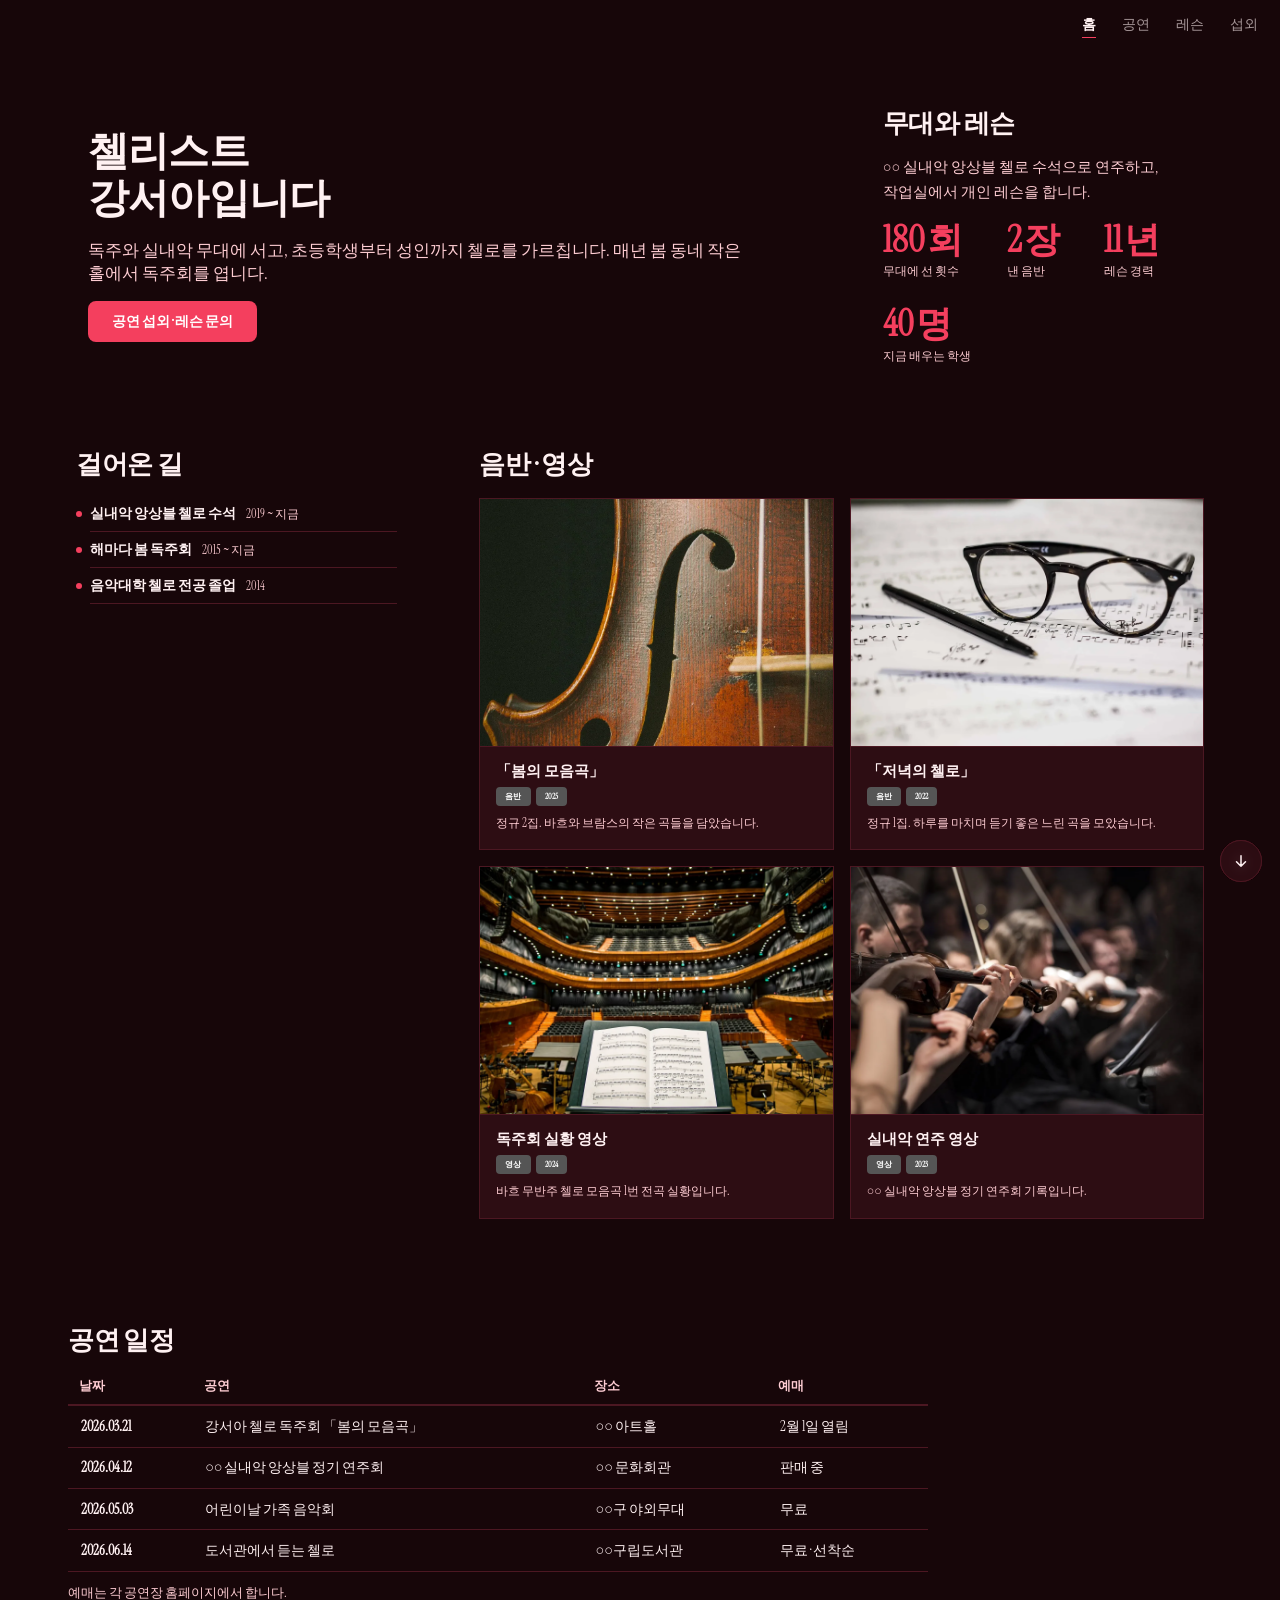
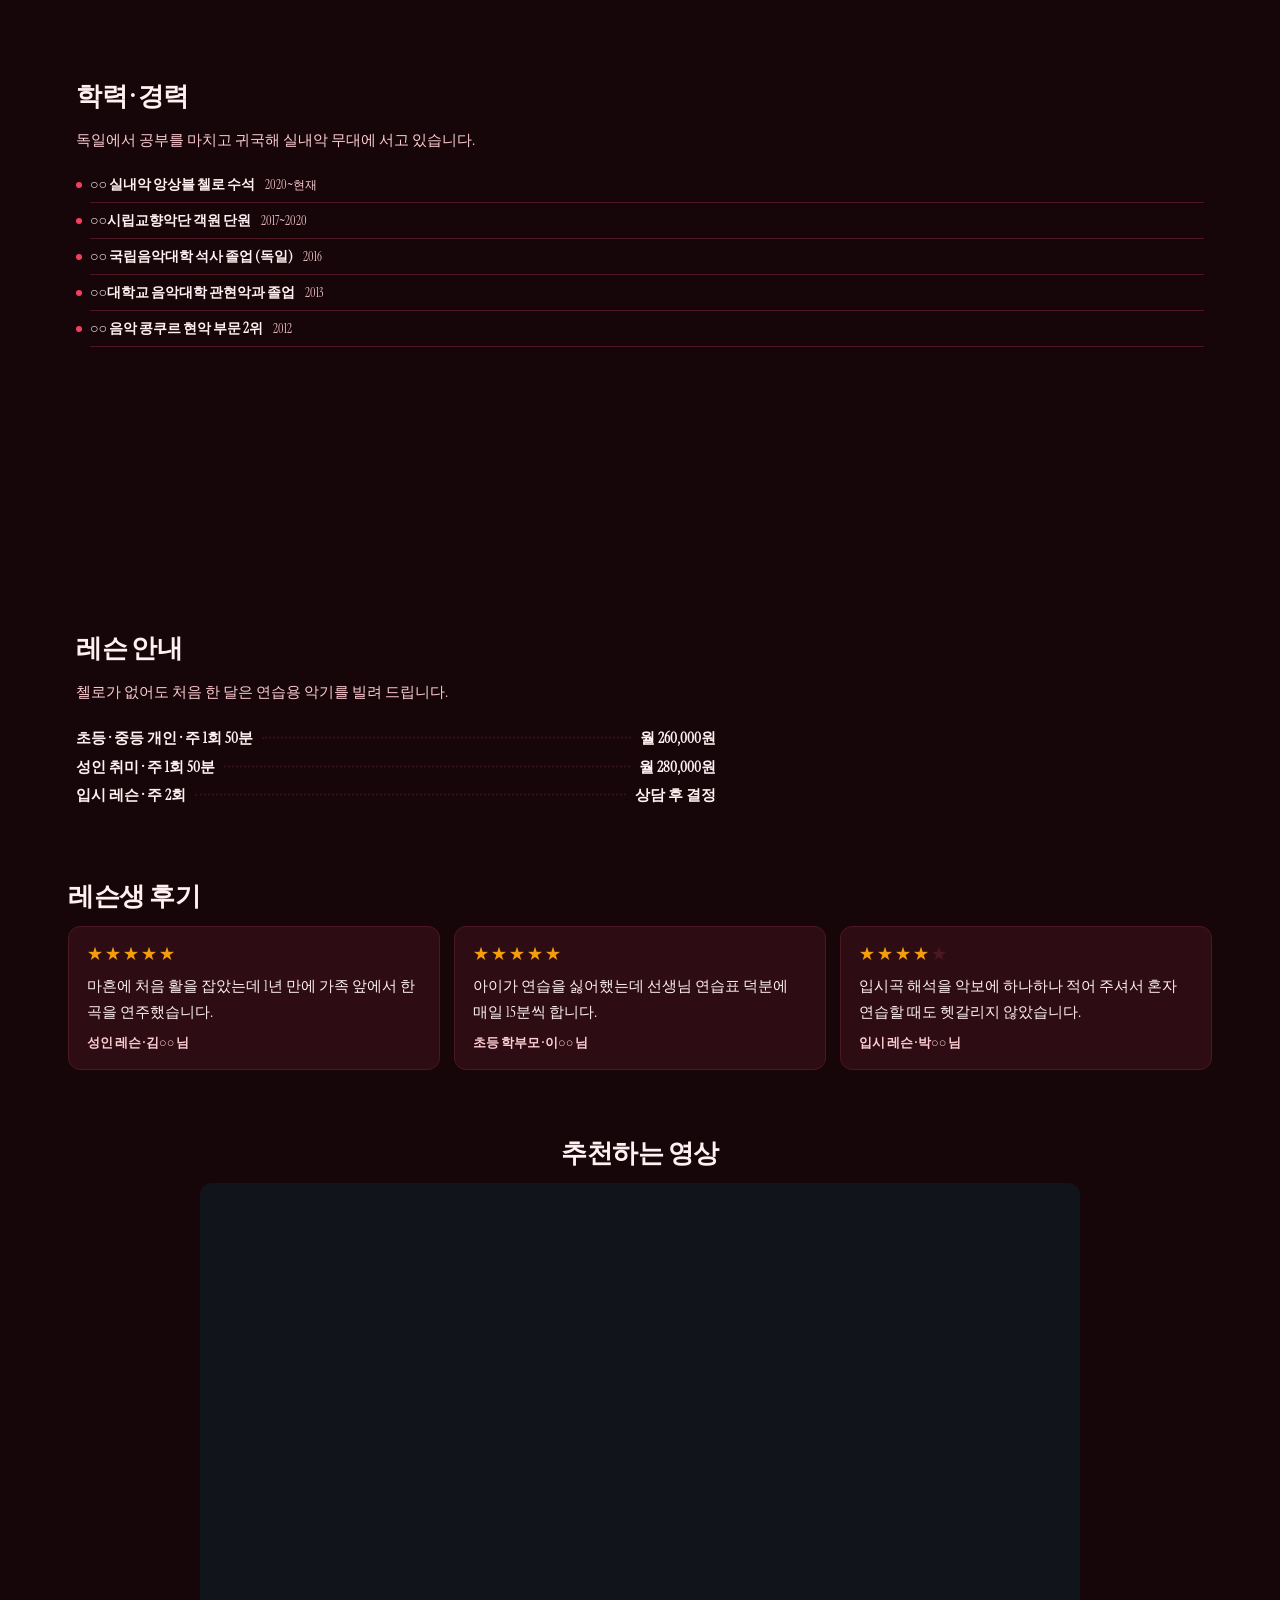
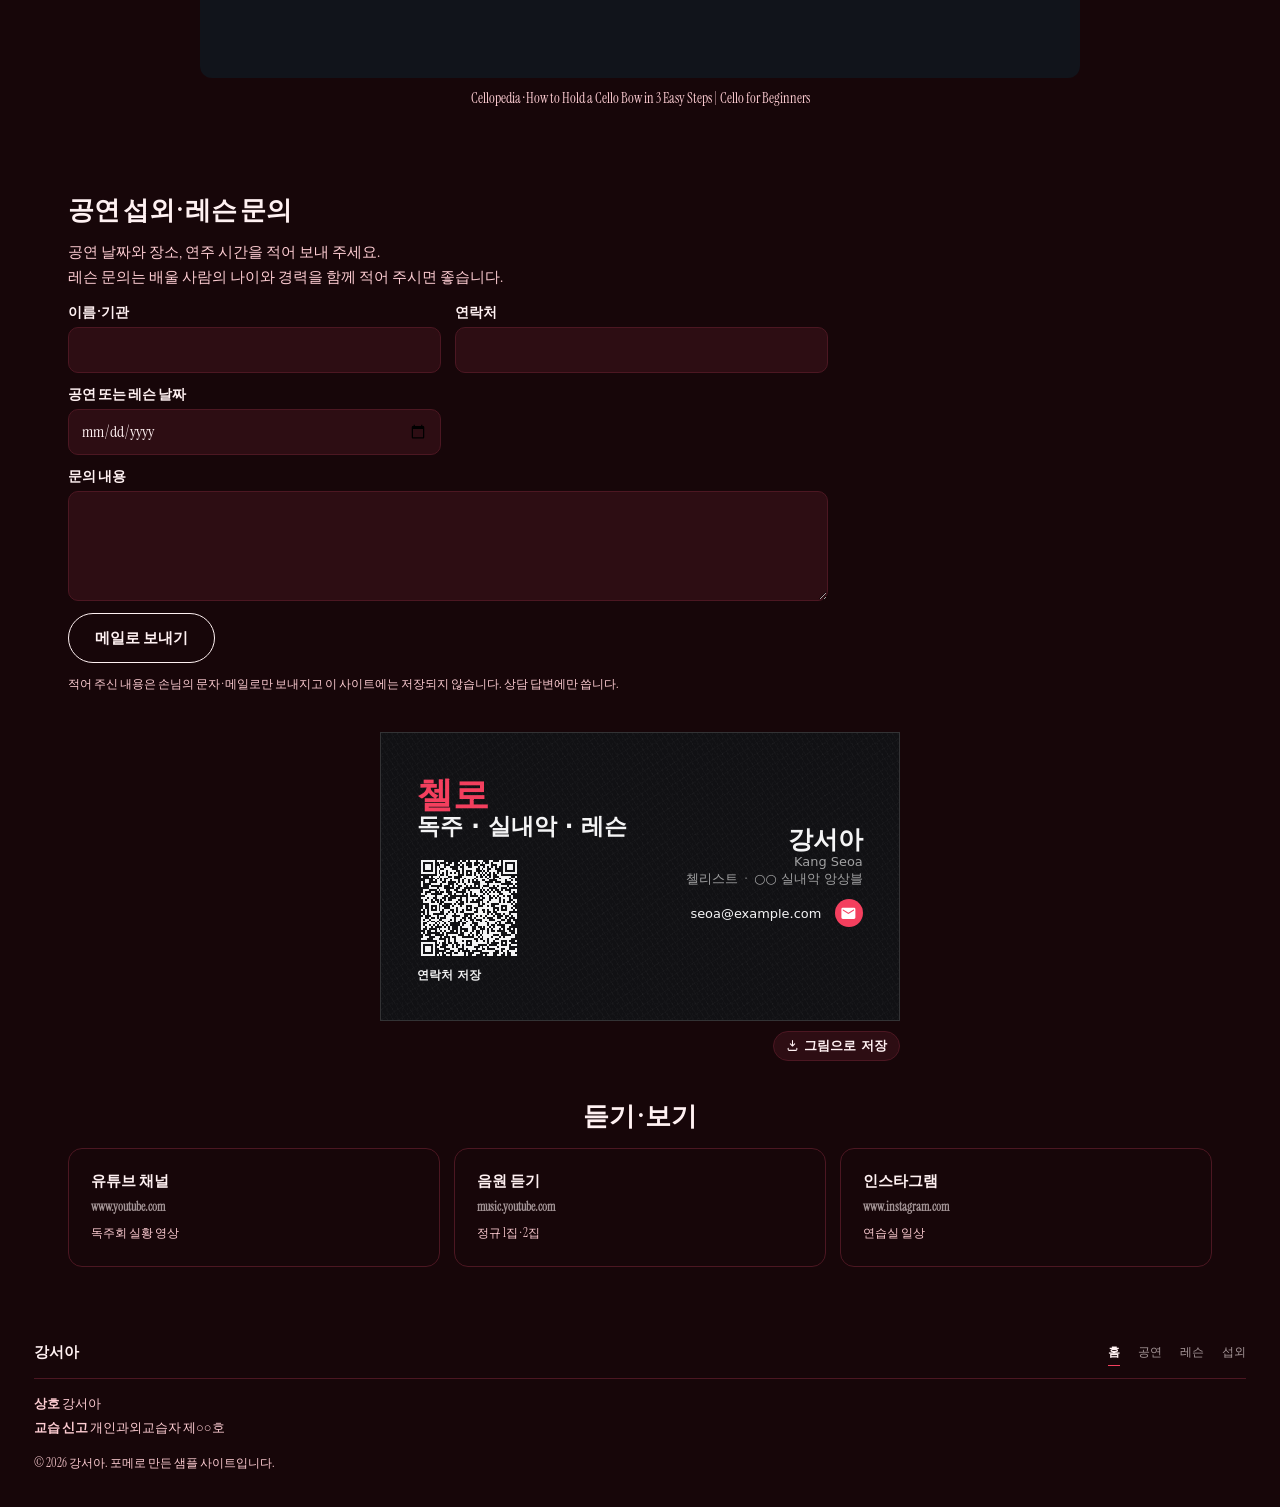
==== commit 72d16a9a: "샘플 12 다시: 넓은·좁은 칸 엇갈림 틀, 경력 타임라인, 스크롤 채우기 글자, 단추 링크 반응" ====
--- a/index.html
+++ b/index.html
@@ -16,7 +16,7 @@
   <style>html{scroll-behavior:smooth}.wf-pg{display:block}html,body{background:#170609}.wf-headbar{position:sticky;top:0;z-index:60;min-height:0!important;padding-top:0!important;padding-bottom:0!important}.wf-headbar--still{position:static}.wf-footbar{min-height:0!important;padding-top:0!important}.wf-headbar .wf__region{position:static!important;align-self:stretch!important;width:100%}.wf-headbar--side{position:fixed;top:10px;bottom:10px;left:10px;width:240px;padding:0!important;overflow:auto}.wf-headbar--side .wf__region{height:100%}@media (max-width:760px){.wf-headbar--side{position:static;top:auto;bottom:auto;left:auto;width:auto;overflow:visible;margin:10px 10px 0}.wf-headbar--side .wf__region{height:auto}}.wf-pg{scroll-margin-top:70px}</style>
 </head>
 <body>
-  <div class="wf-page wf-headbar" style="font-family:'Instrument Serif', 'Nanum Myeongjo', AppleMyungjo, Batang, Georgia, serif;background:#170609;--wf-bg:#170609;--wf-text:#fff1f2;color:#fff1f2;--wf-surface:#2d0d13;--wf-line:#4c1722;--wf-muted:#fecdd3;--wf-accent:#f43f5e;--wf-on-accent:#ffffff;--wf-max:1200px;padding:10px 10px;--fx-dot-color:#fb7185;--fx-star-color:#ffffff;--fx-char-color:#fff1f2;--enter-at:2%;gap:10px"><nav class="wf__region is-sticky" data-enter="up" style="grid-column:1;grid-row:1;min-height:0px;border-radius:0px;border-width:0px;padding:min(12px, 6vw)">
+  <div class="wf-page wf-headbar" style="font-family:'Instrument Serif', 'Nanum Myeongjo', AppleMyungjo, Batang, Georgia, serif;background:#170609;--wf-bg:#170609;--wf-text:#fff1f2;color:#fff1f2;--wf-surface:#2d0d13;--wf-line:#4c1722;--wf-muted:#fecdd3;--wf-accent:#f43f5e;--wf-on-accent:#ffffff;--wf-max:1200px;padding:10px 10px;--fx-dot-color:#fb7185;--fx-star-color:#ffffff;--fx-char-color:#fff1f2;--enter-at:2%;gap:10px"><nav class="wf__region is-sticky" data-enter="up" style="grid-column:1 / -1;grid-row:1;min-height:0px;border-radius:0px;border-width:0px;padding:min(12px, 6vw)">
       <div class="wf-bar" style="justify-content:end">
         <nav class="wf-nav" style="gap:26px">
         <a href="#pg-0" class="wf-nav__item is-current">홈</a>
@@ -29,22 +29,9 @@
     </nav></div>
   <section class="wf-pg" id="pg-0">
   <div class="wf-page is-rowmax wf-enter wf-enter--up wf-ix" style="font-family:'Instrument Serif', 'Nanum Myeongjo', AppleMyungjo, Batang, Georgia, serif;background:#170609;--wf-bg:#170609;--wf-text:#fff1f2;color:#fff1f2;--wf-surface:#2d0d13;--wf-line:#4c1722;--wf-muted:#fecdd3;--wf-accent:#f43f5e;--wf-on-accent:#ffffff;--wf-max:1200px;padding:10px 10px;--fx-dot-color:#fb7185;--fx-star-color:#ffffff;--fx-char-color:#fff1f2;--enter-at:2%;gap:10px">
-    <div class="wf" style="grid-template-columns:minmax(0, 1fr);grid-template-rows:auto;gap:10px">
+    <div class="wf" style="grid-template-columns:repeat(6, minmax(0, 1fr));grid-template-rows:auto auto auto auto;gap:10px">
     
-    </div>
-    <div class="wf wf--row" style="grid-template-columns:repeat(24, minmax(0, 1fr));gap:10px">
-      <section class="wf__region" data-enter="left" style="grid-column:1 / span 6;min-height:0px;border-radius:0px;border-width:0px;padding:min(0px, 6vw)">
-      <div class="wf-cover is-kb" style="height:480px;justify-content:flex-end;align-items:center">
-        <img class="wf-cover__img" src="./assets/images/imgmwfezctk2.webp" alt="봄의 모음곡" loading="eager" fetchpriority="high" decoding="async" style="object-fit:cover" />
-        <span class="wf-cover__veil" style="opacity:0.42" aria-hidden="true"></span>
-        <span class="wf-cover__body" style="text-align:center">
-          <b class="wf-cover__title">봄의 모음곡</b>
-          <span class="wf-cover__sub">다음 공연 · 2026.03.21 독주회</span>
-          
-        </span>
-      </div>
-    </section>
-      <section class="wf__region wf-tfx wf-tfx--blur wf-tfx-on--title" data-enter="right" style="grid-column:7 / span 18;min-height:0px;border-radius:0px;border-width:0px;padding:min(48px, 6vw);--tfx-step:40ms;--tfx-delay:0ms">
+    <section class="wf__region" data-enter="left" style="grid-column:1 / 5;grid-row:2;min-height:0px;border-radius:0px;border-width:0px;padding:min(48px, 6vw)">
       <div class="wf-hero" style="align-items:flex-start;text-align:left">
         
         <h1 class="wf-hero__title" style="font-size:clamp(1.9em, 8.5vw, calc(0.85 * 3.2em))">첼리스트<br />강서아입니다</h1>
@@ -52,9 +39,7 @@
         <a class="wf-btn" style="border-radius:8px" href="#contact">공연 섭외 · 레슨 문의</a>
       </div>
     </section>
-    </div>
-    <div class="wf" style="grid-template-columns:minmax(0, 1fr);grid-template-rows:auto auto auto;gap:10px">
-    <section class="wf__region" id="무대와-레슨" data-enter="up" style="grid-column:1;grid-row:1;min-height:0px;border-radius:0px;border-width:0px;padding:min(36px, 6vw)">
+    <section class="wf__region" id="무대와-레슨" data-enter="right" style="grid-column:5 / -1;grid-row:2;min-height:0px;border-radius:0px;border-width:0px;padding:min(36px, 6vw)">
       <div class="wf-sec" style="align-items:flex-start">
         <h2 class="wf-sec__title">무대와 레슨</h2>
         <div class="wf-sec__cols" style="grid-template-columns:repeat(1, minmax(0, 1fr))">
@@ -63,7 +48,14 @@
         <div class="wf-stats"><div class="wf-stat"><b class="wf-stat__num"><i class="wf-stat__count" style="--wf-n-to:180" aria-hidden="true"></i><span class="wf-stat__plain" aria-hidden="true">180</span><span class="wf-stat__suffix" aria-hidden="true">회</span><span class="wf-sr">180회</span></b><span class="wf-stat__label">무대에 선 횟수</span></div><div class="wf-stat"><b class="wf-stat__num"><i class="wf-stat__count" style="--wf-n-to:2" aria-hidden="true"></i><span class="wf-stat__plain" aria-hidden="true">2</span><span class="wf-stat__suffix" aria-hidden="true">장</span><span class="wf-sr">2장</span></b><span class="wf-stat__label">낸 음반</span></div><div class="wf-stat"><b class="wf-stat__num"><i class="wf-stat__count" style="--wf-n-to:11" aria-hidden="true"></i><span class="wf-stat__plain" aria-hidden="true">11</span><span class="wf-stat__suffix" aria-hidden="true">년</span><span class="wf-sr">11년</span></b><span class="wf-stat__label">레슨 경력</span></div><div class="wf-stat"><b class="wf-stat__num"><i class="wf-stat__count" style="--wf-n-to:40" aria-hidden="true"></i><span class="wf-stat__plain" aria-hidden="true">40</span><span class="wf-stat__suffix" aria-hidden="true">명</span><span class="wf-sr">40명</span></b><span class="wf-stat__label">지금 배우는 학생</span></div></div>
       </div>
     </section>
-    <section class="wf__region" id="음반-영상" data-enter="up" style="grid-column:1;grid-row:2;min-height:0px;border-radius:0px;border-width:0px;padding:min(36px, 6vw)">
+    <section class="wf__region" id="걸어온-길" data-enter="left" style="grid-column:1 / 3;grid-row:3;min-height:0px;border-radius:0px;border-width:0px;padding:min(36px, 6vw)">
+      <div class="wf-sec" style="align-items:flex-start">
+        <h2 class="wf-sec__title">걸어온 길</h2>
+        
+        <ol class="wf-time"><li class="wf-time__row"><b>실내악 앙상블 첼로 수석</b><span>2019 ~ 지금</span></li><li class="wf-time__row"><b>해마다 봄 독주회</b><span>2015 ~ 지금</span></li><li class="wf-time__row"><b>음악대학 첼로 전공 졸업</b><span>2014</span></li></ol>
+      </div>
+    </section>
+    <section class="wf__region wf-tfx wf-tfx--fill wf-tfx-on--title" id="음반-영상" data-enter="right" style="grid-column:3 / -1;grid-row:3;min-height:0px;border-radius:0px;border-width:0px;padding:min(36px, 6vw);--tfx-step:40ms;--tfx-delay:0ms" data-fx="mxHover">
       <div class="wf-gal is-phone2">
         <h2 class="wf-sec__title">음반 · 영상</h2>
         
@@ -161,8 +153,8 @@
       <section class="wf__region" id="추천하는-영상" data-enter="up" style="min-height:0px;border-radius:0px;border-width:0px;padding:min(28px, 6vw)">
       <div class="wf-video" style="align-items:center;text-align:center">
         <h2 class="wf-sec__title">추천하는 영상</h2>
-        <a class="wf-video__frame wf-video__link" href="https://www.youtube.com/watch?v=cN-th-Q3Ed4" target="_blank" rel="noopener noreferrer" style="background-image:url('https://i.ytimg.com/vi/cN-th-Q3Ed4/hqdefault.jpg')"><span>▶ 유튜브에서 보기</span></a>
-        
+        
+        <iframe class="wf-video__frame" src="https://www.youtube-nocookie.com/embed/cN-th-Q3Ed4" title="추천하는 영상" loading="lazy" allow="accelerometer; autoplay; clipboard-write; encrypted-media; gyroscope; picture-in-picture; web-share" referrerpolicy="strict-origin-when-cross-origin" allowfullscreen></iframe>
         <p class="wf-video__cap">Cellopedia · How to Hold a Cello Bow in 3 Easy Steps | Cello for Beginners</p>
       </div>
     </section>
@@ -232,7 +224,7 @@
     <a class="wf-down" href="#contact" aria-label="아래로 이동"><svg width="18" height="18" viewBox="0 0 24 24" fill="none" stroke="currentColor" stroke-width="2" stroke-linecap="round" stroke-linejoin="round"><path d="M12 5v14M6 13l6 6 6-6"/></svg></a>
   </div>
   </section>
-  <div class="wf-page wf-footbar" style="font-family:'Instrument Serif', 'Nanum Myeongjo', AppleMyungjo, Batang, Georgia, serif;background:#170609;--wf-bg:#170609;--wf-text:#fff1f2;color:#fff1f2;--wf-surface:#2d0d13;--wf-line:#4c1722;--wf-muted:#fecdd3;--wf-accent:#f43f5e;--wf-on-accent:#ffffff;--wf-max:1200px;padding:10px 10px;--fx-dot-color:#fb7185;--fx-star-color:#ffffff;--fx-char-color:#fff1f2;--enter-at:2%;gap:10px"><div class="wf"><div class="wf__region" data-enter="up" style="grid-column:1;grid-row:3;min-height:0px;border-radius:0px;border-width:0px;padding:min(24px, 6vw)"><footer class="wf-foot wf-foot--std">
+  <div class="wf-page wf-footbar" style="font-family:'Instrument Serif', 'Nanum Myeongjo', AppleMyungjo, Batang, Georgia, serif;background:#170609;--wf-bg:#170609;--wf-text:#fff1f2;color:#fff1f2;--wf-surface:#2d0d13;--wf-line:#4c1722;--wf-muted:#fecdd3;--wf-accent:#f43f5e;--wf-on-accent:#ffffff;--wf-max:1200px;padding:10px 10px;--fx-dot-color:#fb7185;--fx-star-color:#ffffff;--fx-char-color:#fff1f2;--enter-at:2%;gap:10px"><div class="wf"><div class="wf__region" data-enter="up" style="grid-column:1 / -1;grid-row:4;min-height:0px;border-radius:0px;border-width:0px;padding:min(24px, 6vw)"><footer class="wf-foot wf-foot--std">
         <div class="wf-foot__top"><b class="wf-foot__name">강서아</b><nav class="wf-nav" style="gap:18px">
         <a href="#pg-0" class="wf-nav__item is-current">홈</a>
         <a href="#pg-1" class="wf-nav__item">공연</a>
@@ -243,6 +235,7 @@
         <div class="wf-foot__bottom"><span class="wf-foot__text">© <span data-year="2026">2026</span><script>(function(e){e=document.currentScript.previousElementSibling;var y=new Date().getFullYear();if(y>+e.getAttribute('data-year'))e.textContent=y;})();</script> 강서아. 포메로 만든 샘플 사이트입니다.</span></div>
       </footer></div></div></div>
   <script>(function(){if(!('IntersectionObserver' in window))return;var io=new IntersectionObserver(function(es){es.forEach(function(e){if(e.isIntersecting){e.target.classList.remove('is-tfx-wait');io.unobserve(e.target);}});},{threshold:0.15});[].forEach.call(document.querySelectorAll('.wf-tfx'),function(el){if(el.getBoundingClientRect().top>innerHeight*0.85){el.classList.add('is-tfx-wait');io.observe(el);}});})();</script>
+  <script type="module" src="./assets/init.js"></script>
   <script>(function(){var L=[].slice.call(document.querySelectorAll('.wf-headbar a[href^="#pg-"]'));if(!L.length)return;
   var S=[].slice.call(document.querySelectorAll('.wf-pg'));
   var set=function(i){L.forEach(function(a,k){a.classList.toggle('is-current',k===i);});};
